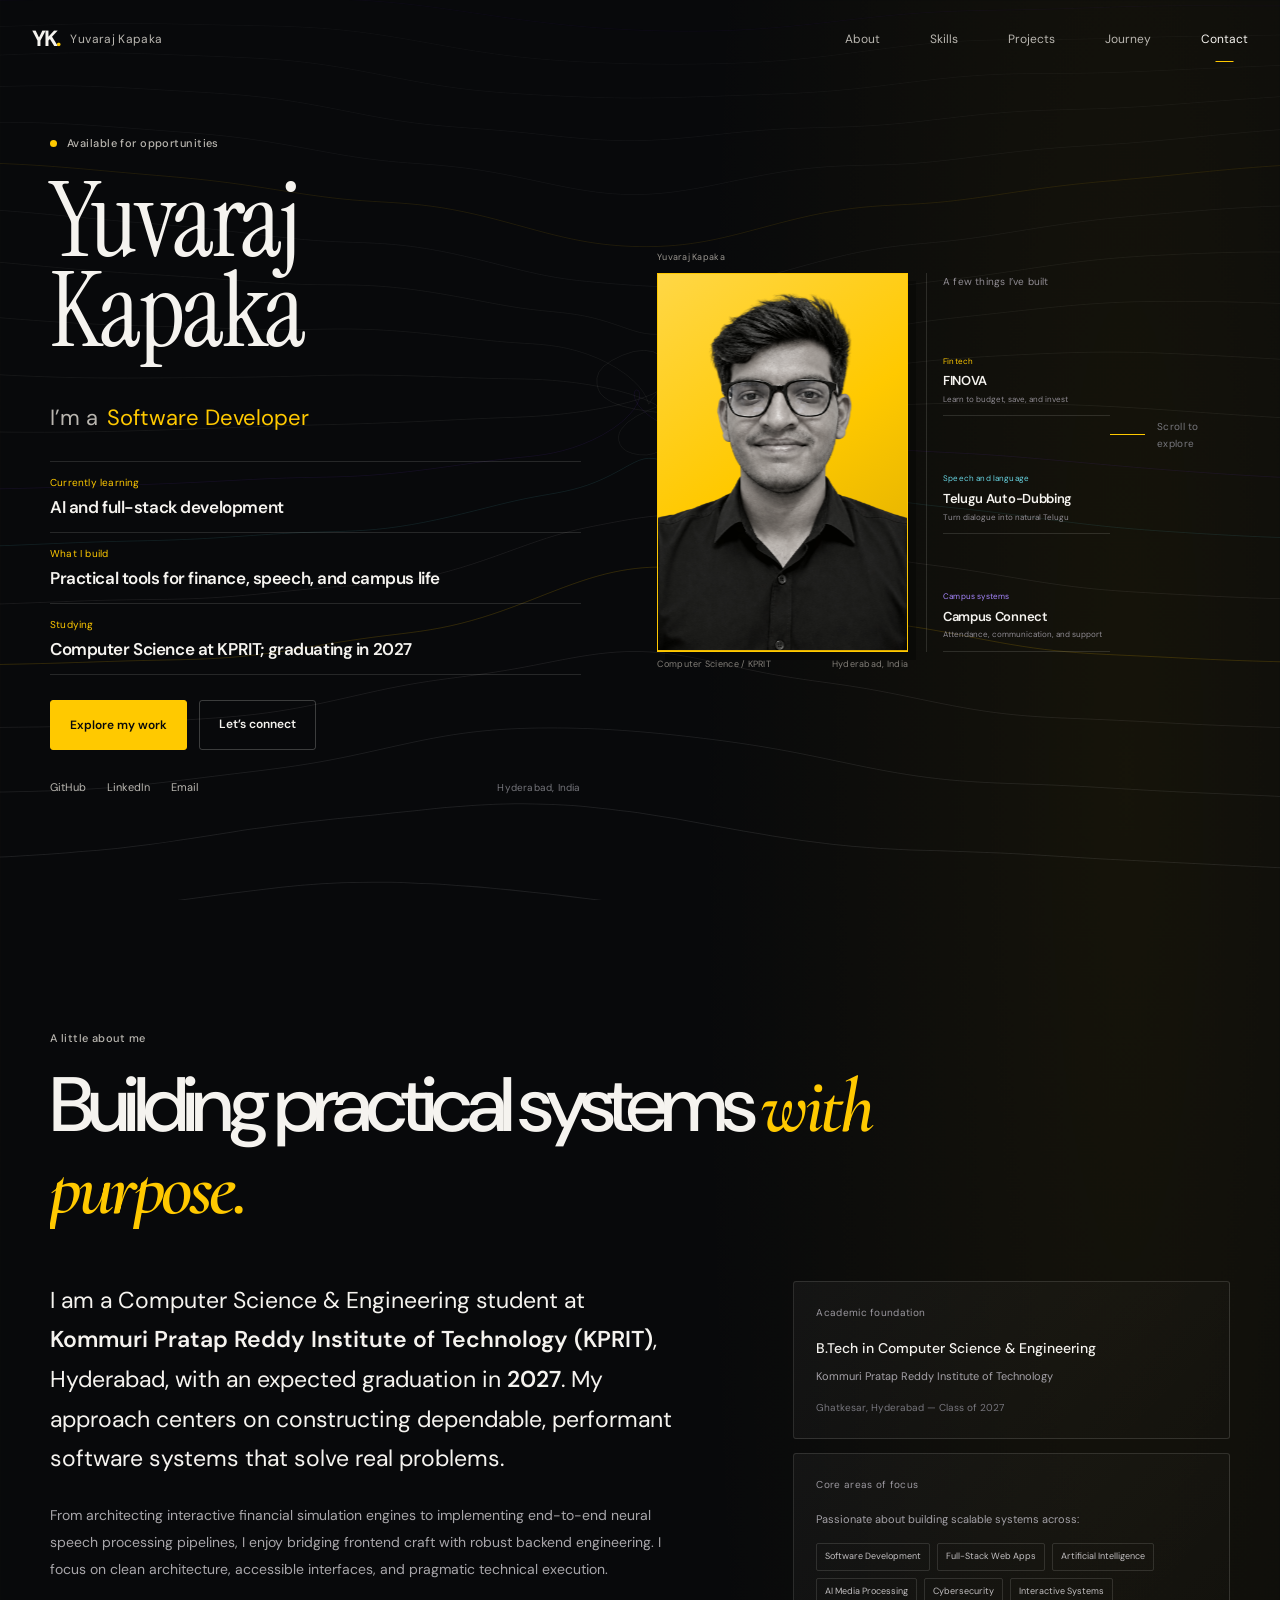
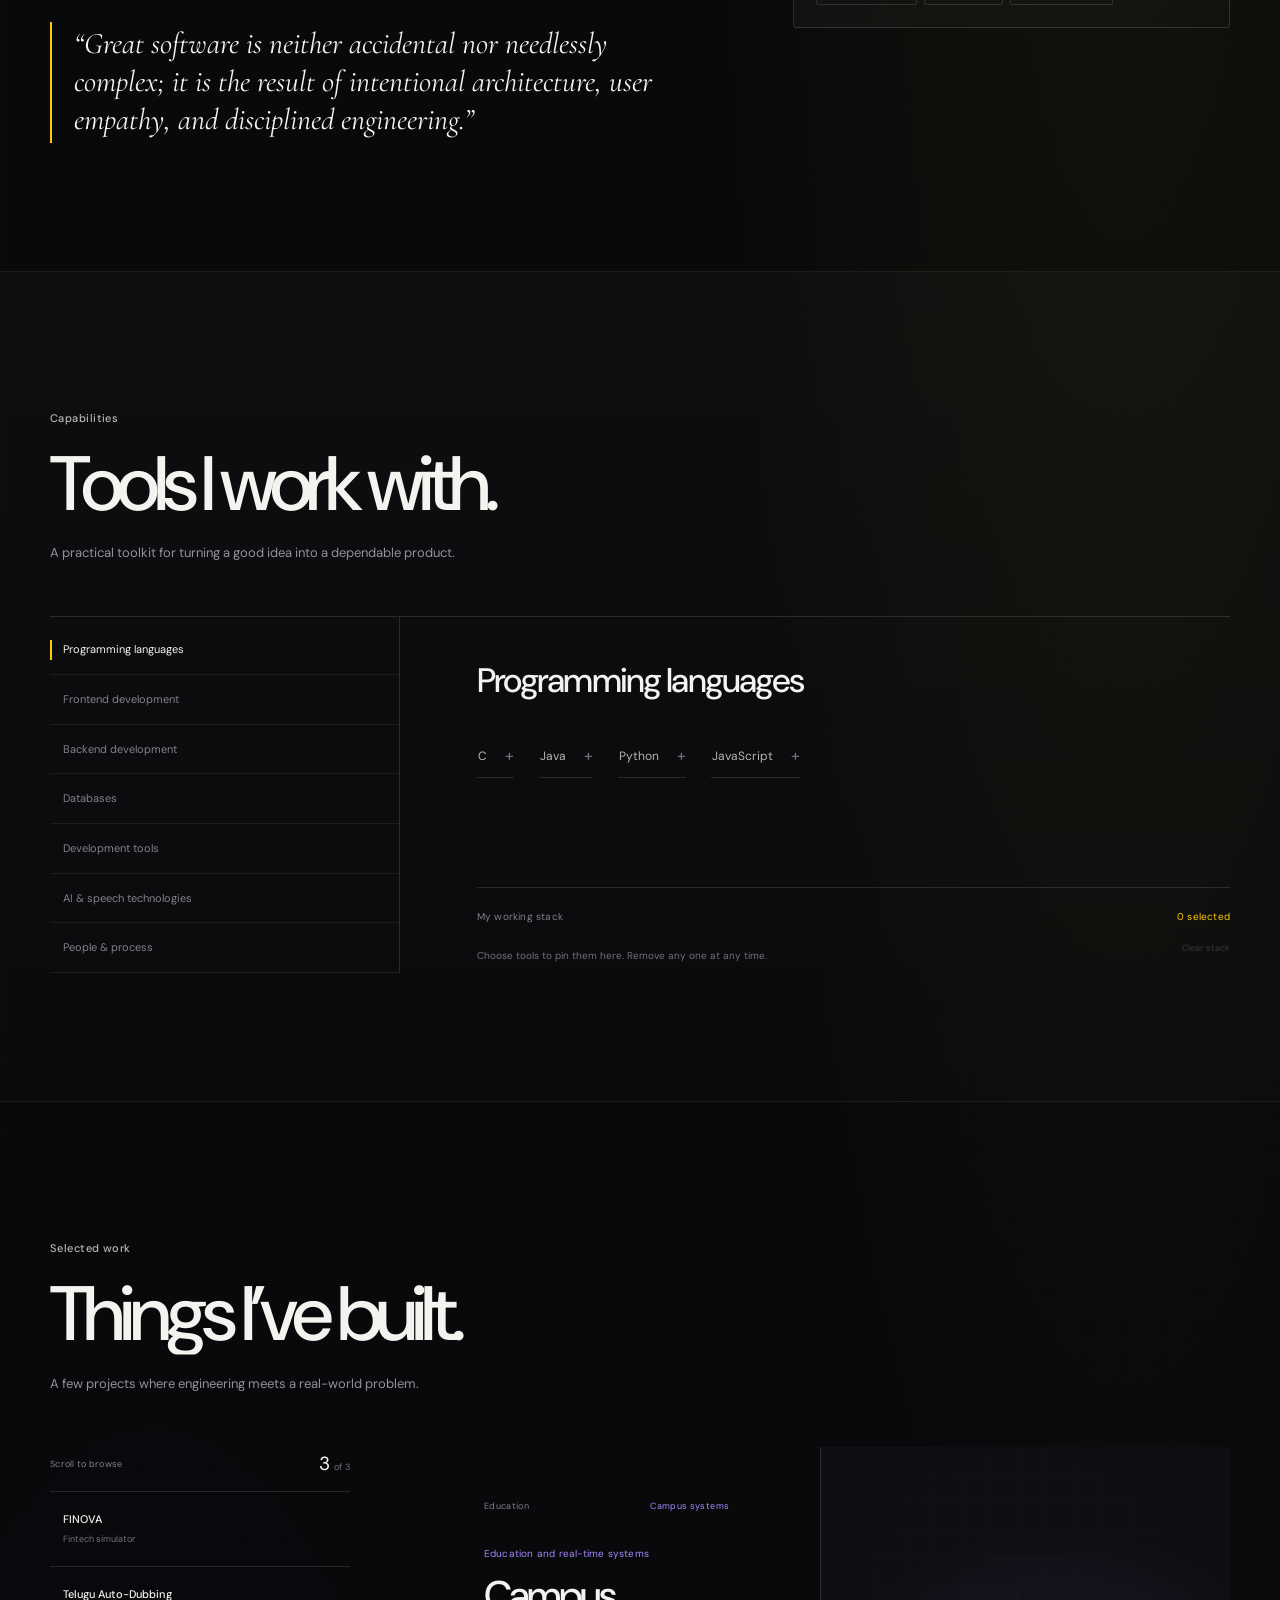
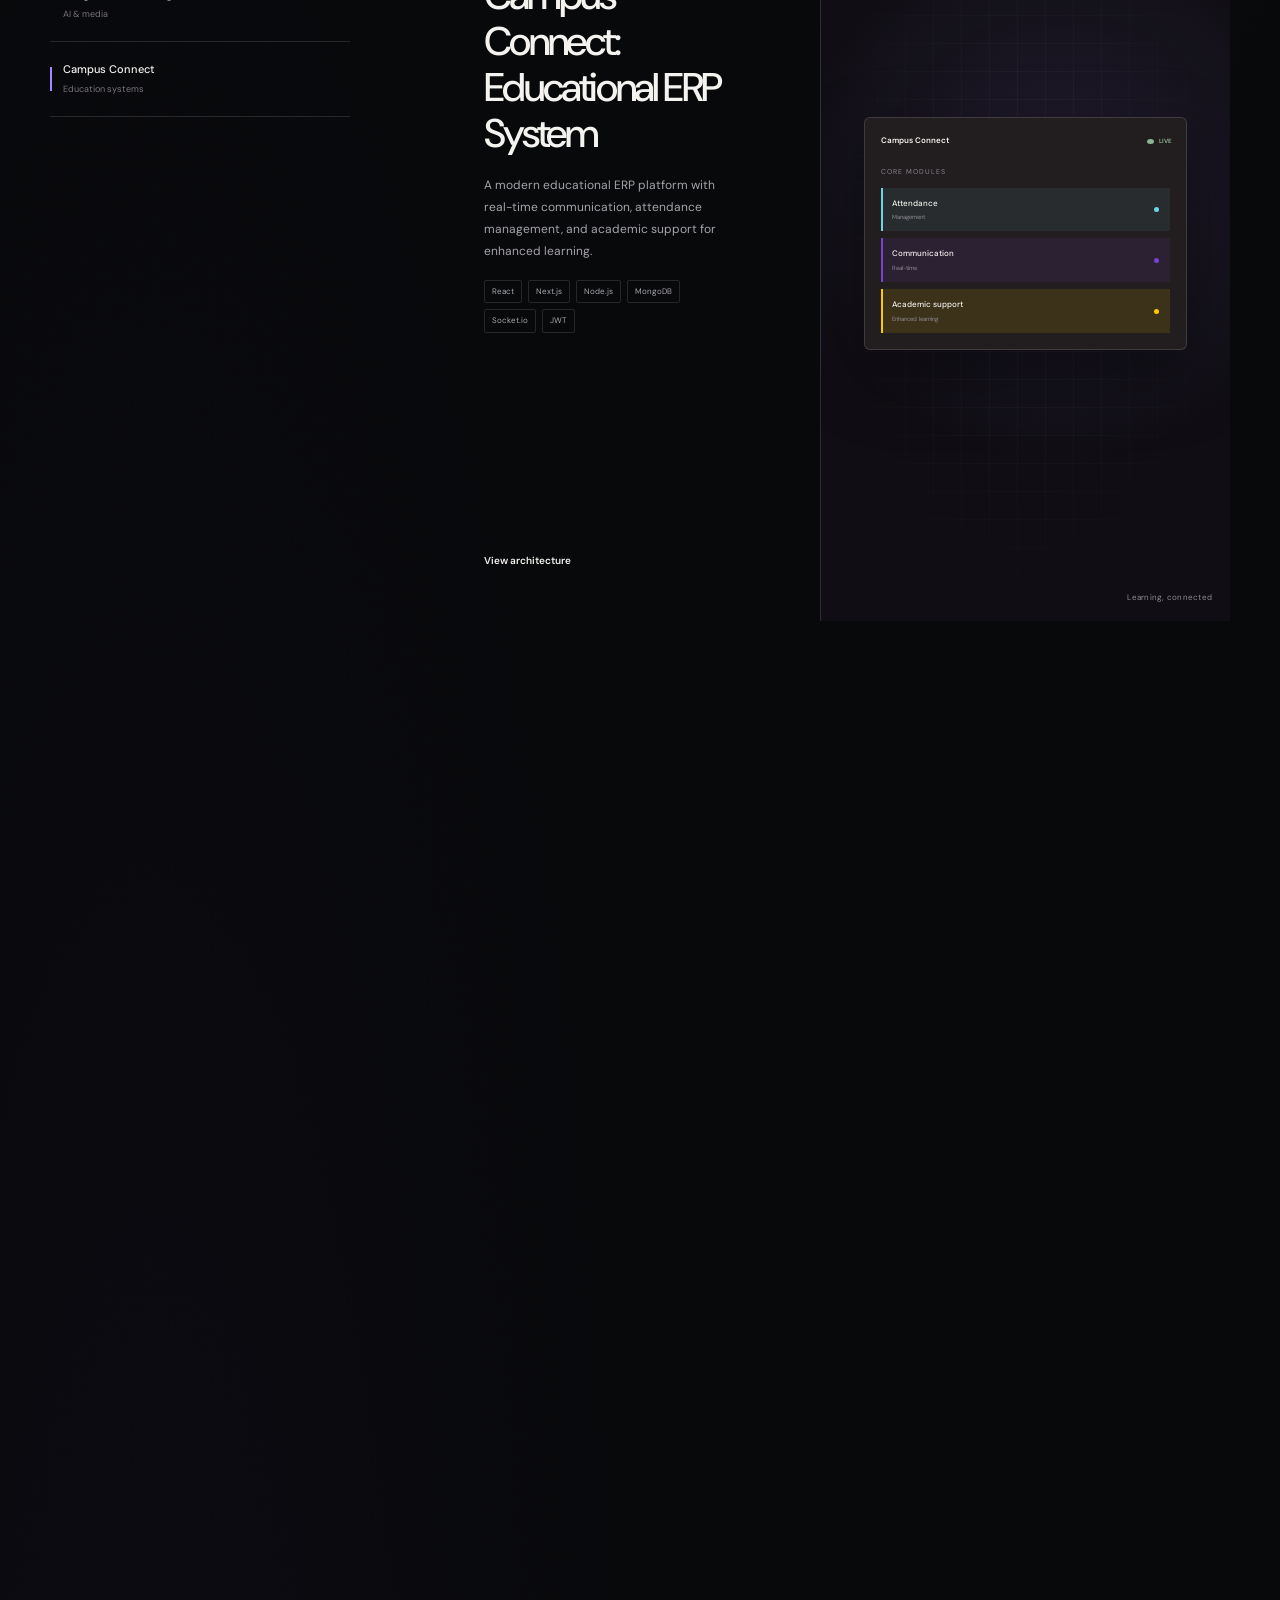
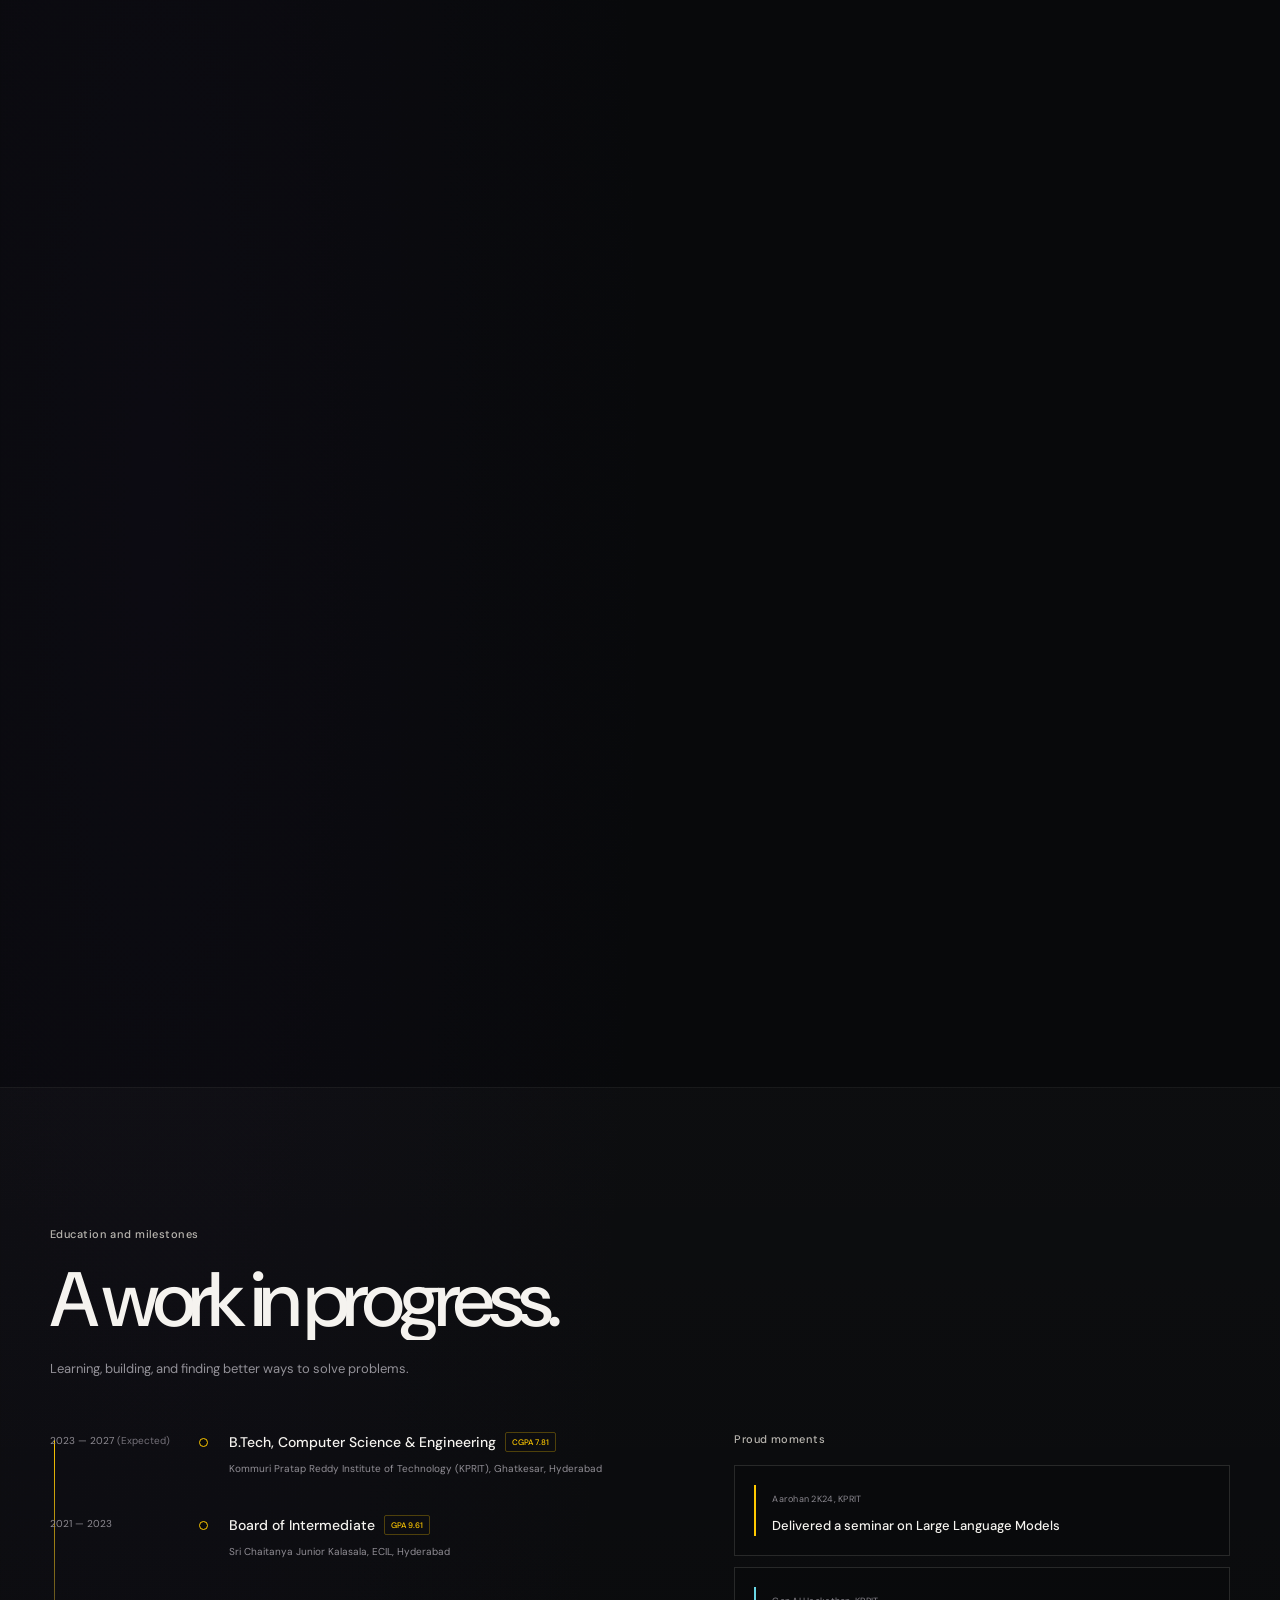
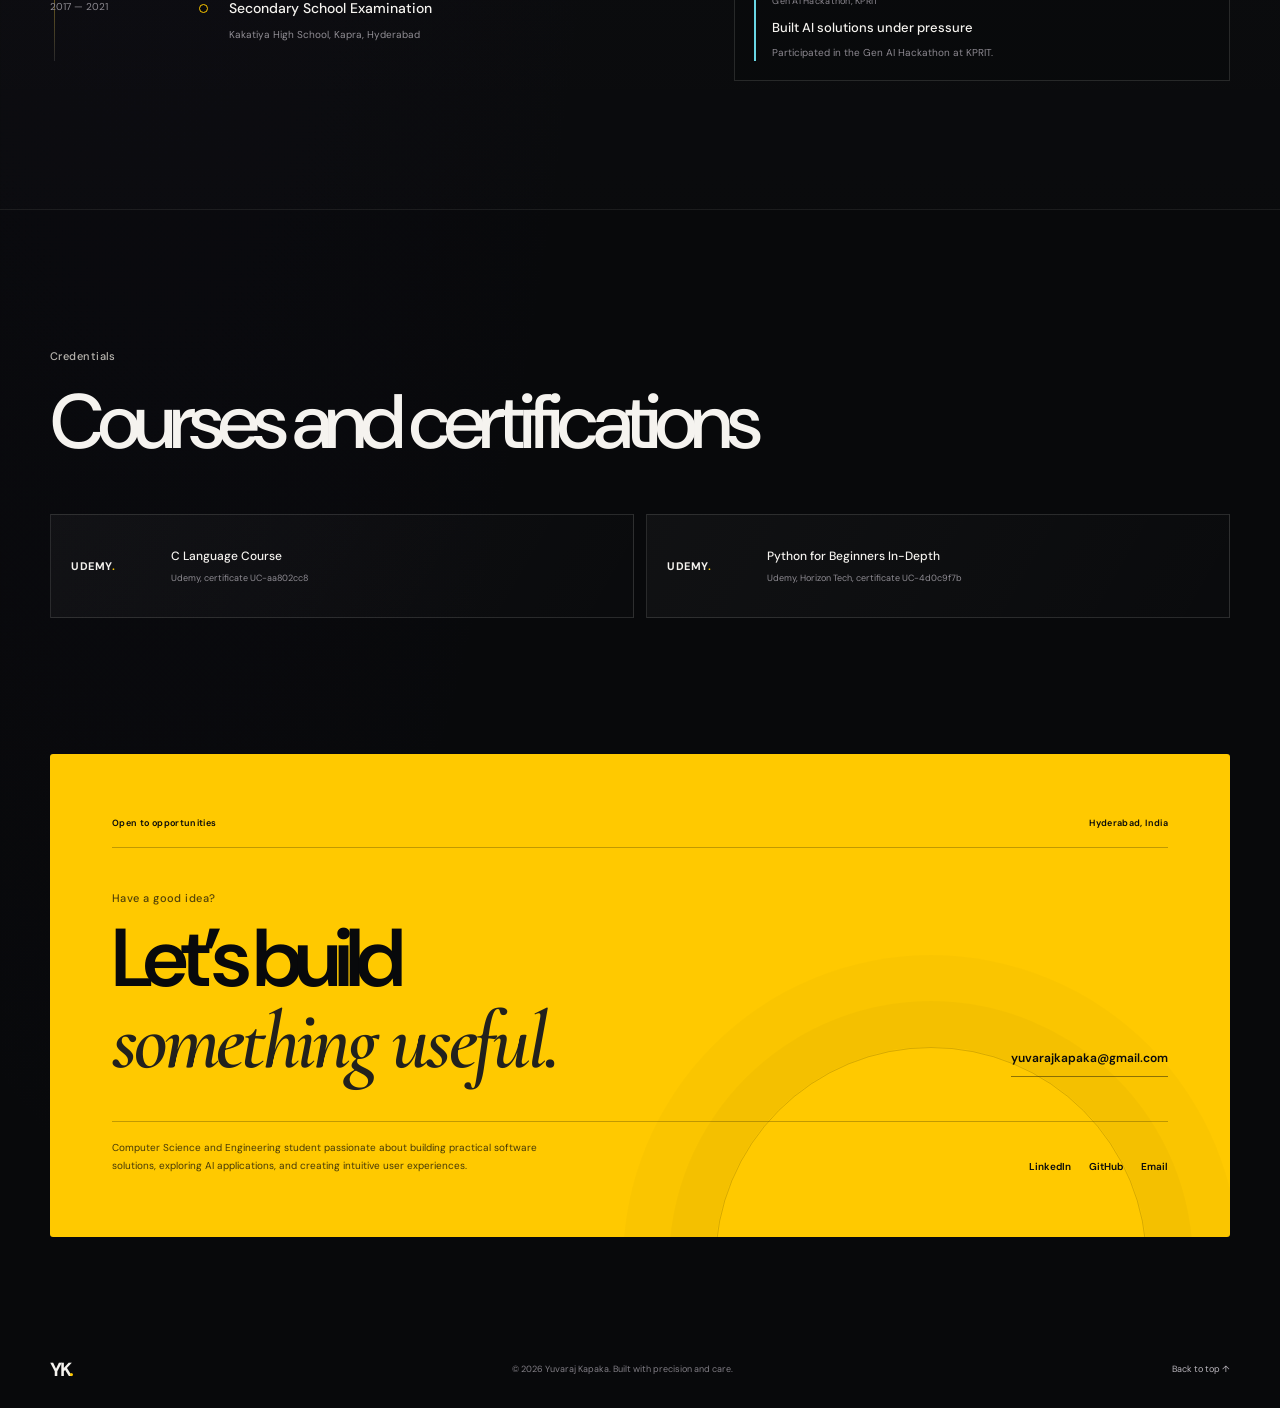
==== index.html @ dbdd723e "yoyo" ====
<!DOCTYPE html>
<html lang="en">
<head>
  <meta charset="UTF-8">
  <meta name="viewport" content="width=device-width, initial-scale=1">
  <meta name="theme-color" content="#08090B">
  <title>Yuvaraj Kapaka | Developer and Systems Builder</title>
  <meta name="description" content="Personal portfolio of Yuvaraj Kapaka. Computer Science &amp; Engineering student, creative developer, and software engineer building scalable applications and intuitive digital experiences.">
  <link rel="preconnect" href="https://fonts.googleapis.com">
  <link rel="preconnect" href="https://fonts.gstatic.com" crossorigin>
  <link href="https://fonts.googleapis.com/css2?family=Cormorant+Garamond:ital,wght@0,500;0,600;0,700;1,500;1,600&family=DM+Sans:wght@400;500;600;700&family=Instrument+Serif:ital@0;1&display=swap" rel="stylesheet">
  <link rel="stylesheet" href="portfolio.css">
  <script src="portfolio.js" defer></script>
</head>
<body>
  <div class="scroll-progress" id="scrollProgress" aria-hidden="true"></div>
  <div class="depth-field" id="depthField" aria-hidden="true"><canvas id="depthCanvas"></canvas></div>

  <header class="site-header" id="siteHeader">
    <nav class="nav-wrap" aria-label="Main navigation">
      <a class="brand" href="#home" aria-label="Yuvaraj Kapaka, home">
        <span class="brand-mark">YK<span>.</span></span>
        <span class="brand-name">Yuvaraj Kapaka</span>
      </a>
      <button class="menu-toggle" id="menuToggle" type="button" aria-label="Open navigation" aria-expanded="false" aria-controls="navLinks">
        <span></span><span></span>
      </button>
      <ul class="nav-links" id="navLinks">
        <li><a href="#about">About</a><span class="nav-indicator" aria-hidden="true"></span></li>
        <li><a href="#skills">Skills</a></li>
        <li><a href="#projects">Projects</a></li>
        <li><a href="#journey">Journey</a></li>
        <li><a class="nav-contact" href="#contact">Contact</a></li>
      </ul>
    </nav>
  </header>

  <main>
    <section class="hero section-shell" id="home">
      <div class="hero-grid">
        <div class="hero-copy">
          <p class="eyebrow"><span class="status-dot"></span> Available for opportunities</p>
          <h1 class="hero-name">
            <span class="sr-only">Yuvaraj Kapaka</span>
            <span class="hero-name-visual" aria-hidden="true"><span id="typedName"></span><span class="typing-caret"></span></span>
          </h1>
          <div class="hero-role">
            <span class="role-prefix">I’m a</span>
            <span class="sr-only">Problem Solver, Software Developer, AI Enthusiast</span>
            <span class="role-output" aria-hidden="true"><span id="typedRole"></span><span class="typing-caret"></span></span>
          </div>
          <div class="hero-facts" role="group" aria-label="Profile details">
            <div class="hero-fact"><p>Currently learning</p><h2>AI and full-stack development</h2></div>
            <div class="hero-fact"><p>What I build</p><h2>Practical tools for finance, speech, and campus life</h2></div>
            <div class="hero-fact"><p>Studying</p><h2>Computer Science at KPRIT; graduating in 2027</h2></div>
          </div>
          <div class="hero-actions">
            <a class="button button-gold" href="#projects">Explore my work</a>
            <a class="button button-quiet" href="#contact">Let’s connect</a>
          </div>
          <div class="hero-socials" aria-label="Social links">
            <a href="https://github.com/yuvarajkapaka" target="_blank" rel="noopener noreferrer">GitHub</a>
            <a href="https://linkedin.com/in/yuvarajkapaka" target="_blank" rel="noopener noreferrer">LinkedIn</a>
            <a href="mailto:yuvarajkapaka@gmail.com">Email</a>
            <span class="social-location">Hyderabad, India</span>
          </div>
        </div>

        <div class="hero-art">
          <div class="portrait-figure">
            <div class="portrait-plate-top" aria-hidden="true"><span>Yuvaraj Kapaka</span></div>
            <div class="portrait-stage" id="portraitStage">
              <div class="portrait-plate-background" aria-hidden="true"></div>
              <img class="portrait-image" src="assets/yuvaraj-portrait.png" alt="Yuvaraj Kapaka smiling, wearing glasses and a black shirt" fetchpriority="high">
            </div>
            <div class="portrait-plate-bottom" aria-hidden="true"><span>Computer Science / KPRIT</span><span>Hyderabad, India</span></div>
          </div>
          <aside class="hero-projects" aria-label="Featured projects">
            <p class="hero-projects-title">A few things I’ve built</p>
            <a class="hero-project hero-project-finova" href="#projects" data-hero-project="finova">
              <span class="hero-project-kicker">Fintech</span>
              <strong>FINOVA</strong>
              <small>Learn to budget, save, and invest</small>
            </a>
            <a class="hero-project hero-project-dubbing" href="#projects" data-hero-project="dubbing">
              <span class="hero-project-kicker">Speech and language</span>
              <strong>Telugu Auto-Dubbing</strong>
              <small>Turn dialogue into natural Telugu</small>
            </a>
            <a class="hero-project hero-project-campus" href="#projects" data-hero-project="campus">
              <span class="hero-project-kicker">Campus systems</span>
              <strong>Campus Connect</strong>
              <small>Attendance, communication, and support</small>
            </a>
          </aside>
        </div>
      </div>
      <a class="scroll-cue" href="#about"><span class="scroll-line"></span><span>Scroll to explore</span></a>
    </section>

    <section class="section section-shell" id="about">
      <div class="section-heading reveal">
        <p class="eyebrow">A little about me</p>
        <h2>Building practical systems <em>with purpose.</em></h2>
      </div>
      <div class="about-grid">
        <article class="about-main reveal">
          <p class="large-copy">I am a Computer Science &amp; Engineering student at <strong>Kommuri Pratap Reddy Institute of Technology (KPRIT)</strong>, Hyderabad, with an expected graduation in <strong>2027</strong>. My approach centers on constructing dependable, performant software systems that solve real problems.</p>
          <p>From architecting interactive financial simulation engines to implementing end-to-end neural speech processing pipelines, I enjoy bridging frontend craft with robust backend engineering. I focus on clean architecture, accessible interfaces, and pragmatic technical execution.</p>
          <blockquote>“Great software is neither accidental nor needlessly complex; it is the result of intentional architecture, user empathy, and disciplined engineering.”</blockquote>
        </article>
        <div class="about-aside reveal-group">
          <article class="info-card reveal">
            <div class="card-kicker">Academic foundation</div>
            <h3>B.Tech in Computer Science &amp; Engineering</h3>
            <p>Kommuri Pratap Reddy Institute of Technology</p>
            <span class="card-meta">Ghatkesar, Hyderabad — Class of 2027</span>
          </article>
          <article class="info-card reveal">
            <div class="card-kicker">Core areas of focus</div>
            <p>Passionate about building scalable systems across:</p>
            <div class="tag-cloud">
              <span>Software Development</span><span>Full-Stack Web Apps</span><span>Artificial Intelligence</span><span>AI Media Processing</span><span>Cybersecurity</span><span>Interactive Systems</span>
            </div>
          </article>
        </div>
      </div>
    </section>

    <section class="section skills-section" id="skills">
      <div class="section-shell">
        <div class="section-heading reveal">
          <p class="eyebrow">Capabilities</p>
          <h2>Tools I work with.</h2>
          <p class="section-note">A practical toolkit for turning a good idea into a dependable product.</p>
        </div>
        <div class="tool-workbench reveal" id="toolWorkbench">
          <div class="tool-index" role="tablist" aria-label="Choose a tool category">
            <button class="tool-tab" id="tool-tab-languages" type="button" role="tab" aria-selected="true" aria-controls="tool-panel-languages" tabindex="0">Programming languages</button>
            <button class="tool-tab" id="tool-tab-frontend" type="button" role="tab" aria-selected="false" aria-controls="tool-panel-frontend" tabindex="-1">Frontend development</button>
            <button class="tool-tab" id="tool-tab-backend" type="button" role="tab" aria-selected="false" aria-controls="tool-panel-backend" tabindex="-1">Backend development</button>
            <button class="tool-tab" id="tool-tab-databases" type="button" role="tab" aria-selected="false" aria-controls="tool-panel-databases" tabindex="-1">Databases</button>
            <button class="tool-tab" id="tool-tab-development" type="button" role="tab" aria-selected="false" aria-controls="tool-panel-development" tabindex="-1">Development tools</button>
            <button class="tool-tab" id="tool-tab-ai" type="button" role="tab" aria-selected="false" aria-controls="tool-panel-ai" tabindex="-1">AI &amp; speech technologies</button>
            <button class="tool-tab" id="tool-tab-people" type="button" role="tab" aria-selected="false" aria-controls="tool-panel-people" tabindex="-1">People &amp; process</button>
          </div>
          <div class="tool-console">
            <div class="tool-panels">
              <section class="tool-panel is-active" id="tool-panel-languages" role="tabpanel" aria-labelledby="tool-tab-languages" aria-hidden="false">
                <div class="tool-panel-heading"><h3>Programming languages</h3></div>
                <div class="tool-options"><button class="tool-option" type="button" data-tool="C" aria-pressed="false"><span>C</span><b>+</b></button><button class="tool-option" type="button" data-tool="Java" aria-pressed="false"><span>Java</span><b>+</b></button><button class="tool-option" type="button" data-tool="Python" aria-pressed="false"><span>Python</span><b>+</b></button><button class="tool-option" type="button" data-tool="JavaScript" aria-pressed="false"><span>JavaScript</span><b>+</b></button></div>
              </section>
              <section class="tool-panel" id="tool-panel-frontend" role="tabpanel" aria-labelledby="tool-tab-frontend" aria-hidden="true" hidden>
                <div class="tool-panel-heading"><h3>Frontend development</h3></div>
                <div class="tool-options"><button class="tool-option" type="button" data-tool="HTML" aria-pressed="false"><span>HTML</span><b>+</b></button><button class="tool-option" type="button" data-tool="CSS" aria-pressed="false"><span>CSS</span><b>+</b></button><button class="tool-option" type="button" data-tool="React" aria-pressed="false"><span>React</span><b>+</b></button><button class="tool-option" type="button" data-tool="Next.js" aria-pressed="false"><span>Next.js</span><b>+</b></button><button class="tool-option" type="button" data-tool="Tailwind CSS" aria-pressed="false"><span>Tailwind CSS</span><b>+</b></button></div>
              </section>
              <section class="tool-panel" id="tool-panel-backend" role="tabpanel" aria-labelledby="tool-tab-backend" aria-hidden="true" hidden>
                <div class="tool-panel-heading"><h3>Backend development</h3></div>
                <div class="tool-options"><button class="tool-option" type="button" data-tool="Node.js" aria-pressed="false"><span>Node.js</span><b>+</b></button><button class="tool-option" type="button" data-tool="Express.js" aria-pressed="false"><span>Express.js</span><b>+</b></button><button class="tool-option" type="button" data-tool="FastAPI" aria-pressed="false"><span>FastAPI</span><b>+</b></button></div>
              </section>
              <section class="tool-panel" id="tool-panel-databases" role="tabpanel" aria-labelledby="tool-tab-databases" aria-hidden="true" hidden>
                <div class="tool-panel-heading"><h3>Databases</h3></div>
                <div class="tool-options"><button class="tool-option" type="button" data-tool="SQL" aria-pressed="false"><span>SQL</span><b>+</b></button><button class="tool-option" type="button" data-tool="MongoDB" aria-pressed="false"><span>MongoDB</span><b>+</b></button></div>
              </section>
              <section class="tool-panel" id="tool-panel-development" role="tabpanel" aria-labelledby="tool-tab-development" aria-hidden="true" hidden>
                <div class="tool-panel-heading"><h3>Development tools</h3></div>
                <div class="tool-options"><button class="tool-option" type="button" data-tool="Git" aria-pressed="false"><span>Git</span><b>+</b></button><button class="tool-option" type="button" data-tool="GitHub" aria-pressed="false"><span>GitHub</span><b>+</b></button><button class="tool-option" type="button" data-tool="Vite" aria-pressed="false"><span>Vite</span><b>+</b></button></div>
              </section>
              <section class="tool-panel" id="tool-panel-ai" role="tabpanel" aria-labelledby="tool-tab-ai" aria-hidden="true" hidden>
                <div class="tool-panel-heading"><h3>AI &amp; speech technologies</h3></div>
                <div class="tool-options"><button class="tool-option" type="button" data-tool="Faster-Whisper" aria-pressed="false"><span>Faster-Whisper</span><b>+</b></button><button class="tool-option" type="button" data-tool="Speech Recognition" aria-pressed="false"><span>Speech Recognition</span><b>+</b></button><button class="tool-option" type="button" data-tool="Neural TTS" aria-pressed="false"><span>Neural TTS</span><b>+</b></button><button class="tool-option" type="button" data-tool="Large Language Models" aria-pressed="false"><span>Large Language Models</span><b>+</b></button></div>
              </section>
              <section class="tool-panel" id="tool-panel-people" role="tabpanel" aria-labelledby="tool-tab-people" aria-hidden="true" hidden>
                <div class="tool-panel-heading"><h3>People &amp; process</h3></div>
                <div class="tool-options"><button class="tool-option" type="button" data-tool="Leadership" aria-pressed="false"><span>Leadership</span><b>+</b></button><button class="tool-option" type="button" data-tool="Event Management" aria-pressed="false"><span>Event Management</span><b>+</b></button><button class="tool-option" type="button" data-tool="Public Speaking" aria-pressed="false"><span>Public Speaking</span><b>+</b></button><button class="tool-option" type="button" data-tool="Analytical Thinking" aria-pressed="false"><span>Analytical Thinking</span><b>+</b></button><button class="tool-option" type="button" data-tool="Time Management" aria-pressed="false"><span>Time Management</span><b>+</b></button></div>
              </section>
            </div>
            <div class="tool-stack">
              <div class="tool-stack-head"><span>My working stack</span><span id="toolStackCount">0 selected</span></div>
              <div class="tool-stack-tray" id="toolStackTray" aria-live="polite"><p>Choose tools to pin them here. Remove any one at any time.</p></div>
              <button class="tool-stack-clear" id="clearToolStack" type="button" disabled>Clear stack</button>
            </div>
          </div>
        </div>
      </div>
    </section>

    <section class="section section-shell projects-section" id="projects">
      <div class="section-heading reveal">
        <p class="eyebrow">Selected work</p>
          <h2>Things I’ve built.</h2>
        <p class="section-note">A few projects where engineering meets a real-world problem.</p>
      </div>
      <div class="project-workbench reveal" id="projectWorkbench">
        <div class="project-rail">
          <div class="project-rail-status" id="projectRailStatus" role="status" aria-live="polite" aria-atomic="true" aria-label="Project 1 of 3">
            <span class="project-scroll-hint"><span class="project-hint-desktop">Scroll to browse</span><span class="project-hint-mobile">Choose a project</span></span>
            <span class="project-position"><span class="sr-only">Project </span><b id="projectProgress">1</b><span>of 3</span></span>
          </div>
          <nav class="project-index" role="tablist" aria-label="Choose a project">
            <button class="project-tab" data-project-tab="finova" id="project-tab-finova" type="button" role="tab" aria-selected="true" aria-controls="project-finova" tabindex="0"><span><b>FINOVA</b><small>Fintech simulator</small></span></button>
            <button class="project-tab" data-project-tab="dubbing" id="project-tab-dubbing" type="button" role="tab" aria-selected="false" aria-controls="project-dubbing" tabindex="-1"><span><b>Telugu Auto-Dubbing</b><small>AI &amp; media</small></span></button>
            <button class="project-tab" data-project-tab="campus" id="project-tab-campus" type="button" role="tab" aria-selected="false" aria-controls="project-campus" tabindex="-1"><span><b>Campus Connect</b><small>Education systems</small></span></button>
          </nav>
        </div>
        <div class="project-stage" id="projectStage" aria-live="polite">
        <article class="project-card project-detail project-featured project-finova is-active" id="project-finova" role="tabpanel" aria-labelledby="project-tab-finova" aria-hidden="false" tabindex="0">
          <div class="project-copy">
            <div class="project-meta"><span>Featured work</span><span>Personal finance</span></div>
            <p class="project-type">Fintech and interactive learning</p>
            <h3>FINOVA: Investment Literacy Simulator</h3>
            <p class="project-description">An interactive financial education game that helps users learn budgeting, saving, investing, and smarter financial decision-making through virtual simulations and challenges.</p>
            <div class="project-tags"><span>React</span><span>Vite</span><span>JavaScript</span><span>Tailwind CSS</span><span>Node.js</span><span>Express.js</span><span>Simulation</span></div>
            <p class="project-flow">Money Center <i>→</i> Savings Center <i>→</i> Learning Center <i>→</i> Investment Center <i>→</i> Challenge Center</p>
            <div class="project-links">
              <a class="text-link" href="https://finovaa-five.vercel.app/" target="_blank" rel="noopener noreferrer">Explore simulation</a>
              <a class="text-link text-link-muted" href="https://github.com/yuvarajkapaka/FINOVAA" target="_blank" rel="noopener noreferrer">View source</a>
            </div>
          </div>
          <div class="project-visual finova-visual" aria-hidden="true">
            <div class="mock-window">
              <div class="mock-bar"><span class="window-dots"><i></i><i></i><i></i></span><span>FINOVA / DASHBOARD</span><span class="mock-avatar">YK</span></div>
              <div class="mock-content">
                <div class="mock-welcome"><span>GOOD AFTERNOON</span><strong>Your money,<br>your next move.</strong></div>
                <div class="mock-balance"><span>SIMULATION</span><b>Make a plan</b><small>Budget, save, invest</small></div>
                <div class="mock-chart"><span class="chart-line"></span><i></i><i></i><i></i><i></i><i></i><i></i><i></i><i></i><i></i><i></i><i></i><i></i></div>
                <div class="mock-foot"><span>Money Center</span><span>Savings</span><span>Invest</span><span class="mock-active">Learn</span></div>
              </div>
            </div>
            <span class="visual-note">Learn by doing</span>
          </div>
        </article>

        <article class="project-card project-detail project-secondary project-voice" id="project-dubbing" role="tabpanel" aria-labelledby="project-tab-dubbing" aria-hidden="true" tabindex="-1" hidden inert>
          <div class="project-copy">
            <div class="project-meta"><span>Speech and language</span><span>Telugu dubbing</span></div>
            <p class="project-type">Speech processing and localization</p>
            <h3>Telugu Auto-Dubbing Studio</h3>
            <p class="project-description">A video localization pipeline designed to convert video dialogue into natural Telugu through Faster-Whisper speech recognition, context-aware translation, speaker identification, and Neural TTS audio-video synchronization.</p>
            <div class="project-tags"><span>Python</span><span>FastAPI</span><span>Streamlit</span><span>Faster-Whisper</span><span>Neural TTS</span><span>Demucs</span><span>AI Translation</span></div>
            <p class="project-flow pipeline-flow"><span>ASR</span><i>→</i><span>Translate</span><i>→</i><span>Neural TTS</span><i>→</i><span>Sync</span></p>
            <div class="project-links"><a class="text-link" href="https://github.com/yuvarajkapaka" target="_blank" rel="noopener noreferrer">View pipeline</a></div>
          </div>
          <div class="project-visual audio-visual" aria-hidden="true">
            <div class="audio-console">
              <div class="audio-console-head"><span>NEURAL DUB PIPELINE</span><span class="audio-status"><i></i> READY</span></div>
              <div class="audio-languages">
                <div class="audio-language"><span>INPUT / EN</span><b>EN</b><small>Original dialogue</small></div>
                <span class="audio-direction">→</span>
                <div class="audio-language audio-language-output"><span>OUTPUT / TE</span><b>తె</b><small>Natural Telugu</small></div>
              </div>
              <div class="waveform"><i></i><i></i><i></i><i></i><i></i><i></i><i></i><i></i><i></i><i></i><i></i><i></i><i></i><i></i><i></i><i></i><i></i></div>
              <div class="audio-steps"><span>TRANSCRIBE</span><i>→</i><span>TRANSLATE</span><i>→</i><span>SYNC</span></div>
            </div>
            <span class="audio-caption">Voice / language / sync</span>
          </div>
        </article>

        <article class="project-card project-detail project-secondary project-campus" id="project-campus" role="tabpanel" aria-labelledby="project-tab-campus" aria-hidden="true" tabindex="-1" hidden inert>
          <div class="project-copy">
            <div class="project-meta"><span>Education</span><span>Campus systems</span></div>
            <p class="project-type">Education and real-time systems</p>
            <h3>Campus Connect: Educational ERP System</h3>
            <p class="project-description">A modern educational ERP platform with real-time communication, attendance management, and academic support for enhanced learning.</p>
            <div class="project-tags"><span>React</span><span>Next.js</span><span>Node.js</span><span>MongoDB</span><span>Socket.io</span><span>JWT</span></div>
            <div class="project-links"><a class="text-link" href="https://github.com/yuvarajkapaka" target="_blank" rel="noopener noreferrer">View architecture</a></div>
          </div>
          <div class="project-visual campus-visual" aria-hidden="true">
            <div class="campus-panel">
              <div class="campus-panel-head"><span>Campus Connect</span><span class="campus-live"><i></i> LIVE</span></div>
              <div class="campus-day">CORE MODULES</div>
              <div class="campus-event"><span><b>Attendance</b><small>Management</small></span><i></i></div>
              <div class="campus-event campus-event-lilac"><span><b>Communication</b><small>Real-time</small></span><i></i></div>
              <div class="campus-event campus-event-gold"><span><b>Academic support</b><small>Enhanced learning</small></span><i></i></div>
            </div>
            <span class="visual-note">Learning, connected</span>
          </div>
        </article>
        </div>
      </div>
    </section>

    <section class="section journey-section" id="journey">
      <div class="section-shell">
        <div class="section-heading reveal">
          <p class="eyebrow">Education and milestones</p>
          <h2>A work in progress.</h2>
          <p class="section-note">Learning, building, and finding better ways to solve problems.</p>
        </div>
        <div class="journey-grid">
          <div class="timeline reveal-group">
            <article class="timeline-item reveal"><span class="timeline-year">2023 — 2027 <i>(Expected)</i></span><div class="timeline-marker"></div><div class="timeline-content"><h3>B.Tech, Computer Science &amp; Engineering <span class="grade-badge">CGPA 7.81</span></h3><p>Kommuri Pratap Reddy Institute of Technology (KPRIT), Ghatkesar, Hyderabad</p></div></article>
            <article class="timeline-item reveal"><span class="timeline-year">2021 — 2023</span><div class="timeline-marker"></div><div class="timeline-content"><h3>Board of Intermediate <span class="grade-badge">GPA 9.61</span></h3><p>Sri Chaitanya Junior Kalasala, ECIL, Hyderabad</p></div></article>
            <article class="timeline-item reveal"><span class="timeline-year">2017 — 2021</span><div class="timeline-marker"></div><div class="timeline-content"><h3>Secondary School Examination</h3><p>Kakatiya High School, Kapra, Hyderabad</p></div></article>
          </div>
          <div class="milestones reveal-group">
            <p class="eyebrow reveal">Proud moments</p>
            <article class="milestone-card reveal"><span class="milestone-icon" aria-hidden="true"></span><div><span class="milestone-label">Aarohan 2K24, KPRIT</span><h3>Delivered a seminar on Large Language Models</h3></div></article>
            <article class="milestone-card reveal"><span class="milestone-icon milestone-icon-blue" aria-hidden="true"></span><div><span class="milestone-label">Gen AI Hackathon, KPRIT</span><h3>Built AI solutions under pressure</h3><p>Participated in the Gen AI Hackathon at KPRIT.</p></div></article>
          </div>
        </div>
      </div>
    </section>

    <section class="section section-shell certifications-section" id="certifications">
      <div class="section-heading reveal">
        <p class="eyebrow">Credentials</p>
        <h2>Courses and certifications</h2>
      </div>
      <div class="cert-grid reveal-group">
        <article class="cert-card reveal"><span class="cert-mark">Udemy<span>.</span></span><div><h3>C Language Course</h3><p>Udemy, certificate UC-aa802cc8</p></div></article>
        <article class="cert-card reveal"><span class="cert-mark">Udemy<span>.</span></span><div><h3>Python for Beginners In-Depth</h3><p>Udemy, Horizon Tech, certificate UC-4d0c9f7b</p></div></article>
      </div>
    </section>

    <section class="contact-section section-shell" id="contact">
      <div class="contact-card reveal">
        <div class="contact-topline"><span>Open to opportunities</span><span>Hyderabad, India</span></div>
        <div class="contact-main">
          <div><p class="eyebrow">Have a good idea?</p><h2>Let’s build<br><em>something useful.</em></h2></div>
          <a class="contact-email" href="mailto:yuvarajkapaka@gmail.com">yuvarajkapaka@gmail.com</a>
        </div>
        <div class="contact-bottom"><p>Computer Science and Engineering student passionate about building practical software solutions, exploring AI applications, and creating intuitive user experiences.</p><div class="contact-socials"><a href="https://linkedin.com/in/yuvarajkapaka" target="_blank" rel="noopener noreferrer">LinkedIn</a><a href="https://github.com/yuvarajkapaka" target="_blank" rel="noopener noreferrer">GitHub</a><a href="mailto:yuvarajkapaka@gmail.com">Email</a></div></div>
      </div>
    </section>
  </main>

  <footer class="site-footer section-shell">
    <a class="footer-brand" href="#home">YK<span>.</span></a>
    <p>© <span id="year">2026</span> Yuvaraj Kapaka. Built with precision and care.</p>
    <a class="back-to-top" href="#home">Back to top ↑</a>
  </footer>
</body>
</html>
---- portfolio.css ----
:root {
  color-scheme: dark;
  --ink: #08090B;
  --ink-soft: #101115;
  --ink-card: #121317;
  --paper: #F5F3EF;
  --paper-muted: #B9B6B0;
  --charcoal: #171615;
  --gold: #FFC900;
  --gold-soft: #E5B800;
  --lemon: #F2EA26;
  --lagoon: #68D6E4;
  --blue: var(--lagoon);
  --royal-purple: #7742CF;
  --lilac: #A787FF;
  --forest: #315B42;
  --mocha: #604B3A;
  --line: rgba(245, 243, 239, .13);
  --line-strong: rgba(245, 243, 239, .22);
  --display: 'DM Sans', 'Arial', sans-serif;
  --name-display: 'Instrument Serif', Georgia, serif;
  --serif: 'Cormorant Garamond', Georgia, serif;
  --ease-enter: cubic-bezier(.16, 1, .3, 1);
  --ease-move: cubic-bezier(.65, 0, .35, 1);
  --duration-hover: 220ms;
  --duration-reveal: 800ms;
  --reveal-travel: 18px;
  --header-height: 78px;
}
* { box-sizing: border-box; }
html { scroll-behavior: smooth; background: var(--ink); }
body {
  margin: 0;
  min-width: 320px;
  overflow-x: hidden;
  background:
    radial-gradient(ellipse at 88% 10%, rgba(255, 201, 0, .055), transparent 27rem),
    radial-gradient(ellipse at 12% 68%, rgba(119, 66, 207, .035), transparent 32rem),
    var(--ink);
  color: var(--paper);
  font-family: var(--display);
  font-size: 15px;
  line-height: 1.7;
  -webkit-font-smoothing: antialiased;
}
.depth-field { position: fixed; z-index: 0; inset: 0; overflow: hidden; opacity: .9; pointer-events: none; }
.depth-canvas { display: block; width: 100%; height: 100%; }
main, .site-footer { position: relative; z-index: 1; }
a { color: inherit; text-decoration: none; }
button { font: inherit; }
::selection { color: var(--ink); background: var(--gold); }
:focus-visible { outline: 2px solid var(--gold); outline-offset: 5px; }
.scroll-progress { position: fixed; z-index: 30; top: 0; left: 0; width: 100%; height: 2px; transform: scaleX(0); transform-origin: left; background: var(--gold); }
section[id], footer[id] { scroll-margin-top: calc(var(--header-height) + 12px); }
.section-shell { width: min(1180px, calc(100% - 64px)); margin-inline: auto; }
.site-header { position: sticky; z-index: 20; top: 0; border-bottom: 1px solid transparent; }
.site-header.is-scrolled { border-color: var(--line); background: rgba(8,9,11,.82); }
.nav-wrap { width: min(1320px, calc(100% - 64px)); height: 78px; margin-inline: auto; display: flex; align-items: center; justify-content: space-between; }
.brand { display: inline-flex; align-items: center; gap: 12px; }
.brand-mark { font-size: 22px; font-weight: 700; letter-spacing: -.1em; }
.brand-mark span, .footer-brand span { color: var(--gold); }
.brand-name { color: var(--paper-muted); font-size: 12px; letter-spacing: .03em; }
.nav-links { position: relative; display: flex; align-items: center; gap: clamp(22px, 4vw, 50px); padding: 0; margin: 0; list-style: none; }
.nav-links a { position: relative; color: var(--paper-muted); font-size: 12px; }
.nav-links .nav-contact { color: var(--paper); }
.nav-indicator { position: absolute; left: 0; bottom: -10px; width: 18px; height: 1px; background: var(--gold); opacity: 0; translate: var(--indicator-x, 0) 0; transition: translate var(--duration-hover) var(--ease-move), opacity var(--duration-hover) ease; pointer-events: none; }
.menu-toggle { display: none; }
.hero { position: relative; display: flex; min-height: min(800px, calc(100svh - 78px)); align-items: center; padding-top: 46px; padding-bottom: 96px; }
.hero-grid { display: grid; grid-template-columns: minmax(0,1.08fr) minmax(0,.92fr); grid-template-areas: "copy portrait"; align-items: center; gap: clamp(28px, 6vw, 90px); width: 100%; }
.hero-copy { grid-area: copy; }
.eyebrow { display: flex; align-items: center; gap: 10px; color: var(--paper-muted); font-size: 11px; font-weight: 500; letter-spacing: .04em; line-height: 1.4; }
.status-dot, .campus-live i { width: 7px; height: 7px; flex: 0 0 7px; border-radius: 50%; background: var(--gold); }
.hero-name { max-width: 730px; min-height: 1.92em; margin: 25px 0 9px; font-family: var(--name-display); font-size: clamp(62px, 8.1vw, 112px); font-weight: 400; letter-spacing: -.025em; line-height: .86; }
.hero-name-visual { display: inline-block; max-width: 7.3ch; vertical-align: top; }
.typing-caret { display: inline-block; width: 2px; height: .72em; margin-left: .13em; transform: translateY(.04em); background: var(--gold); opacity: 0; }
.name-active .hero-name .typing-caret, .role-active .role-output .typing-caret { opacity: 1; animation: caret-blink 1s steps(2, end) infinite; }
.hero-role { display: flex; min-height: 34px; align-items: center; gap: 9px; margin: 24px 0 22px; color: var(--paper-muted); font-size: clamp(17px, 2vw, 22px); }
.role-output { display: inline-flex; min-width: 19ch; align-items: center; color: var(--gold); white-space: nowrap; }
.role-output .typing-caret { width: 1px; height: 1em; margin-left: 2px; transform: none; }
.hero-facts { max-width: 590px; margin-top: 24px; border-top: 1px solid var(--line); }
.hero-fact { padding: 12px 0 13px; border-bottom: 1px solid var(--line); }
.hero-fact p { margin: 0 0 5px; color: var(--gold); font-size: 10px; letter-spacing: .02em; }
.hero-fact h2 { margin: 0; color: var(--paper); font-size: clamp(14px, 1.35vw, 17px); font-weight: 600; letter-spacing: -.025em; line-height: 1.35; }
.hero-actions { display: flex; flex-wrap: wrap; gap: 12px; margin-top: 25px; }
.button { display: inline-flex; align-items: center; justify-content: center; gap: 24px; min-height: 50px; padding: 0 19px; border: 1px solid var(--line-strong); border-radius: 3px; font-size: 12px; font-weight: 600; }
.button-gold { border-color: var(--gold); background: var(--gold); color: var(--ink); }
.button-quiet { color: var(--paper); }
.hero-socials { display: flex; flex-wrap: wrap; align-items: center; gap: 21px; margin-top: 28px; color: var(--paper-muted); font-size: 11px; }
.hero-socials a { position: relative; }
.social-location { margin-left: auto; color: #74747A; font-size: 10px; letter-spacing: .02em; }
.hero-art { position: relative; display: grid; grid-area: portrait; grid-template-columns: minmax(0,1.12fr) minmax(145px,.82fr); align-items: stretch; gap: 18px; justify-self: end; width: min(100%, 560px); height: 440px; min-height: 0; overflow: visible; }
.portrait-figure { position: relative; min-width: 0; height: 100%; }
.portrait-plate-top, .portrait-plate-bottom { position: absolute; z-index: 3; right: 0; left: 0; display: flex; justify-content: space-between; color: #9A9690; font-family: var(--display); font-size: 9px; letter-spacing: .03em; }
.portrait-plate-top { top: 9px; }
.portrait-plate-top b { color: var(--gold); font-size: 18px; font-weight: 400; line-height: .7; }
.portrait-plate-bottom { bottom: 8px; color: #817D77; }
.portrait-stage { position: absolute; isolation: isolate; inset: 32px 0 29px; overflow: hidden; perspective: 1000px; transform-style: preserve-3d; border: 1px solid rgba(255,201,0,.68); background: var(--gold); box-shadow: 8px 8px 0 rgba(0,0,0,.28); }
.portrait-plate-background { position: absolute; z-index: -1; inset: 0; background: linear-gradient(145deg, #FFD746 0%, var(--gold) 48%, #D8A900 100%); }
.portrait-image { position: absolute; z-index: 1; bottom: 0; left: 50%; width: auto; height: 120%; max-width: none; object-fit: contain; object-position: bottom center; filter: grayscale(.92) contrast(1.07); transform: translate3d(calc(-50% + var(--portrait-x, 0px)), var(--portrait-y, 0px), var(--portrait-z, 0px)); transform-origin: bottom center; transition: transform 260ms var(--ease-enter); }
.portrait-plus { position: absolute; z-index: 2; right: 22px; color: var(--paper); font-size: 20px; font-weight: 600; line-height: 1; }
.portrait-plus-lower { bottom: 76px; }
.hero-projects { display: flex; min-width: 0; flex-direction: column; justify-content: space-between; margin-block: 32px 29px; padding-left: 16px; border-left: 1px solid var(--line); }
.hero-projects-title { display: flex; justify-content: space-between; margin: 0; padding-bottom: 9px; color: #918D94; font-size: 10px; letter-spacing: .02em; }
.hero-project { position: relative; display: block; padding: 9px 0 10px; border-bottom: 1px solid var(--line); color: var(--paper); transition: border-color var(--duration-hover) ease, translate var(--duration-hover) var(--ease-move); }
.hero-project-kicker { display: block; margin-bottom: 5px; color: var(--project-accent); font-size: 8px; letter-spacing: .02em; }
.hero-project strong { display: block; font-size: 13px; font-weight: 600; letter-spacing: -.025em; line-height: 1.3; }
.hero-project small { display: block; margin-top: 4px; color: #8F8B92; font-size: 8px; line-height: 1.4; }
.hero-project-finova { --project-accent: var(--gold); }
.hero-project-dubbing { --project-accent: var(--lagoon); }
.hero-project-campus { --project-accent: var(--lilac); }
.hero-project:hover { translate: 2px 0; border-color: var(--project-accent); }
.scroll-cue { position: absolute; bottom: 26px; left: 0; display: flex; align-items: center; gap: 12px; color: #77777D; font-size: 10px; letter-spacing: .03em; }
.scroll-line { position: relative; width: 40px; height: 1px; overflow: hidden; background: var(--line-strong); }
.scroll-line::after { position: absolute; inset: 0; background: var(--gold); content: ""; }
.section { padding-top: 128px; padding-bottom: 128px; }
.section-heading { margin-bottom: 52px; }
.section-heading h2 { max-width: 830px; margin: 18px 0 0; font-size: clamp(40px, 6.2vw, 77px); font-weight: 500; letter-spacing: -.075em; line-height: 1.04; }
.section-heading h2 em, .contact-main h2 em { color: var(--gold); font-family: var(--serif); font-weight: 600; letter-spacing: -.045em; }
.section-note { max-width: 490px; margin: 18px 0 0; color: #939198; font-size: 13px; }
.about-grid { display: grid; grid-template-columns: 1.18fr .82fr; gap: clamp(40px, 9vw, 132px); align-items: start; }
.about-main { max-width: 680px; color: #A8A6AA; font-size: 14px; line-height: 1.95; }
.about-main .large-copy { margin-top: 0; color: var(--paper); font-size: clamp(18px, 2vw, 23px); line-height: 1.72; }
.about-main strong { color: var(--paper); font-weight: 600; }
.about-main blockquote { margin: 38px 0 0; padding: 3px 0 3px 22px; border-left: 2px solid var(--gold); color: var(--paper); font-family: var(--serif); font-size: clamp(22px, 2.5vw, 30px); font-style: italic; line-height: 1.28; }
.about-aside { display: grid; gap: 14px; }
.info-card { position: relative; padding: 22px; border: 1px solid var(--line); border-radius: 3px; background: linear-gradient(135deg, rgba(245,243,239,.045), rgba(245,243,239,.012)); }
.card-kicker { margin-bottom: 17px; color: #9B989F; font-size: 10px; letter-spacing: .03em; }
.info-card h3 { margin: 0 0 8px; font-size: 14px; font-weight: 500; line-height: 1.5; }
.info-card p { margin: 0; color: #A4A1A7; font-size: 11px; line-height: 1.7; }
.card-meta { display: block; margin-top: 13px; color: #77767D; font-size: 10px; }
.tag-cloud { display: flex; flex-wrap: wrap; gap: 7px; margin-top: 15px; }
.tag-cloud span { padding: 5px 8px; border: 1px solid var(--line); border-radius: 2px; color: #C3C0C2; font-size: 9px; }
.skills-section, .journey-section { background: linear-gradient(180deg, rgba(245,243,239,.025), rgba(245,243,239,.01)); border-block: 1px solid rgba(245,243,239,.06); }
.tool-workbench { display: grid; grid-template-columns: minmax(220px, .72fr) minmax(0, 1.55fr); gap: clamp(34px, 6vw, 82px); border-top: 1px solid var(--line); }
.tool-index { display: flex; flex-direction: column; padding-top: 8px; border-right: 1px solid var(--line); }
.tool-tab { position: relative; display: block; width: 100%; padding: 15px 18px 15px 13px; border: 0; border-bottom: 1px solid rgba(245,243,239,.07); background: transparent; color: #85828A; font: inherit; font-size: 11px; text-align: left; cursor: pointer; transition: color var(--duration-hover) ease; }
.tool-tab::before { position: absolute; top: 50%; left: 0; width: 2px; height: 0; background: var(--gold); content: ""; opacity: 0; translate: 0 -50%; transition: height var(--duration-hover) var(--ease-move), opacity var(--duration-hover) ease; }
.tool-tab[aria-selected="true"] { color: var(--paper); }
.tool-tab[aria-selected="true"]::before, .tool-tab:focus-visible::before { height: 20px; opacity: 1; }
.tool-console { display: flex; min-width: 0; flex-direction: column; padding-top: 35px; }
.tool-panels { min-height: 220px; }
.tool-panel { animation: tool-panel-enter 320ms var(--ease-enter) both; }
.tool-panel-heading h3 { margin: 0 0 25px; font-size: clamp(23px, 3vw, 34px); font-weight: 500; letter-spacing: -.055em; }
.tool-options { display: flex; flex-wrap: wrap; gap: 7px 25px; max-width: 680px; }
.tool-option { display: inline-flex; min-height: 43px; align-items: center; gap: 18px; padding: 0 0 0 1px; border: 0; border-bottom: 1px solid var(--line); background: transparent; color: #B9B6B0; font: inherit; font-size: 12px; cursor: pointer; transition: color var(--duration-hover) ease, border-color var(--duration-hover) ease; }
.tool-option b { color: #77747C; font-size: 16px; font-weight: 400; transition: color var(--duration-hover) ease, rotate var(--duration-hover) var(--ease-move); }
.tool-option:focus-visible, .tool-option[aria-pressed="true"] { border-color: var(--gold); color: var(--paper); }
.tool-option:focus-visible b, .tool-option[aria-pressed="true"] b { color: var(--gold); }
.tool-option[aria-pressed="true"] b { rotate: 45deg; }
.tool-stack { display: grid; grid-template-columns: 1fr auto; gap: 12px 18px; align-items: start; margin-top: auto; padding-top: 20px; border-top: 1px solid var(--line); }
.tool-stack-head { display: flex; justify-content: space-between; grid-column: 1 / -1; color: #828087; font-size: 10px; letter-spacing: .02em; }
.tool-stack-head span:last-child { color: var(--gold); }
.tool-stack-tray { display: flex; min-height: 36px; flex-wrap: wrap; align-items: center; gap: 7px; }
.tool-stack-tray > p { margin: 0; color: #737078; font-size: 10px; }
.tool-stack-chip { display: inline-flex; align-items: center; gap: 9px; padding: 6px 8px; border: 1px solid var(--line-strong); background: rgba(245,243,239,.025); color: var(--paper); font: inherit; font-size: 9px; cursor: pointer; animation: tool-chip-enter 240ms var(--ease-enter) both; }
.tool-stack-chip b { color: var(--gold); font-size: 12px; font-weight: 400; }
.tool-stack-chip.is-removing { opacity: 0; translate: 0 -8px; transition: opacity 180ms var(--ease-move), translate 180ms var(--ease-move); }
.tool-stack-clear { grid-column: 2; grid-row: 2; padding: 4px 0; border: 0; background: transparent; color: #84818A; font: inherit; font-size: 9px; cursor: pointer; }
.tool-stack-clear:disabled { opacity: .35; cursor: default; }
.project-tags { display: flex; flex-wrap: wrap; gap: 6px; }
.project-tags span { padding: 4px 7px; border: 1px solid var(--line); border-radius: 2px; color: #AAA7AE; font-size: 9px; }
.projects-section { padding-bottom: 140px; }
.project-workbench { display: grid; grid-template-columns: minmax(200px, .62fr) minmax(0, 1.65fr); gap: clamp(34px, 6.4vw, 88px); align-items: start; }
.project-rail { position: sticky; top: calc(var(--header-height) + 24px); align-self: start; min-width: 0; }
.project-rail-status { display: flex; min-height: 36px; align-items: center; justify-content: space-between; gap: 12px; margin-bottom: 8px; }
.project-scroll-hint { display: inline-flex; align-items: center; gap: 8px; color: #85828A; font-size: 9px; letter-spacing: .03em; }
.project-hint-mobile { display: none; }
.project-position { display: inline-flex; align-items: baseline; gap: 5px; color: #77747C; font-size: 9px; letter-spacing: .03em; }
.project-position b { color: var(--paper); font-size: 19px; font-weight: 400; letter-spacing: -.04em; }
.project-index { display: flex; flex-direction: column; border-top: 1px solid var(--line); }
.project-tab { --tab-accent: var(--gold); position: relative; display: flex; align-items: center; width: 100%; padding: 18px 3px 18px 13px; border: 0; border-bottom: 1px solid var(--line); background: transparent; color: #8D8991; font: inherit; text-align: left; cursor: pointer; transition: color var(--duration-hover) ease; }
.project-tab::before { position: absolute; top: 50%; left: 0; width: 2px; height: 0; background: var(--tab-accent); content: ""; opacity: 0; translate: 0 -50%; transition: height var(--duration-hover) var(--ease-move), opacity var(--duration-hover) ease; }
.project-tab[data-project-tab="dubbing"] { --tab-accent: var(--lagoon); }
.project-tab[data-project-tab="campus"] { --tab-accent: var(--lilac); }
.project-tab b, .project-tab small { display: block; }
.project-tab b { color: var(--paper); font-size: 11px; font-weight: 500; }
.project-tab small { margin-top: 4px; color: #77747C; font-size: 9px; }
.project-tab[aria-selected="true"]::before, .project-tab:focus-visible::before { height: 24px; opacity: 1; }
.project-stage { display: grid; min-width: 0; min-height: 470px; }
.project-card { --project-accent: var(--gold); --project-secondary: var(--lagoon); --project-glow: rgba(255,201,0,.15); position: relative; display: grid; grid-area: 1 / 1; grid-template-columns: minmax(0,.92fr) minmax(0,1.08fr); gap: clamp(20px,3vw,42px); min-height: 450px; align-items: center; opacity: 0; translate: 0 8px; transition: opacity 520ms var(--ease-enter), translate 560ms var(--ease-enter); }
.project-card[hidden] { display: none !important; }
.project-card.is-active { z-index: 0; opacity: 1; translate: 0 0; }
.project-card.is-page-leaving-forward { z-index: 2; opacity: 0; translate: -20px 0; }
.project-card.is-page-leaving-back { z-index: 2; opacity: 0; translate: 20px 0; }
.project-card.is-page-entering-forward { z-index: 1; opacity: 0; translate: 20px 0; }
.project-card.is-page-entering-back { z-index: 1; opacity: 0; translate: -20px 0; }
.project-card::after { position: absolute; z-index: 4; inset: 0; content: ""; opacity: 0; box-shadow: 0 34px 70px rgba(0,0,0,.38); pointer-events: none; transition: opacity 620ms var(--ease-enter); }
.project-card.is-page-leaving-forward::after, .project-card.is-page-leaving-back::after { opacity: .72; }
.project-finova { --project-accent: var(--lemon); --project-secondary: var(--forest); --project-glow: rgba(49,91,66,.28); }
.project-voice { --project-accent: var(--lagoon); --project-secondary: var(--royal-purple); --project-glow: rgba(119,66,207,.2); }
.project-campus { --project-accent: var(--lilac); --project-secondary: var(--lagoon); --project-glow: rgba(167,135,255,.12); }
.project-copy { display: flex; align-items: flex-start; flex-direction: column; padding: clamp(25px, 4.1vw, 52px); }
.project-meta { display: flex; width: 100%; justify-content: space-between; color: #817F86; font-size: 9px; letter-spacing: .04em; }
.project-meta span:last-child { color: var(--project-accent); }
.project-type { margin: 31px 0 10px; color: var(--project-accent); font-size: 10px; letter-spacing: .02em; }
.project-copy h3 { max-width: 530px; margin: 0; font-size: clamp(27px, 3.2vw, 40px); font-weight: 500; letter-spacing: -.06em; line-height: 1.15; }
.project-description { max-width: 530px; margin: 18px 0 17px; color: #A6A3AA; font-size: 12px; line-height: 1.85; }
.project-tags span { font-size: 8px; }
.project-flow { margin: 17px 0 0; color: #85828A; font-size: 9px; line-height: 1.8; }
.project-flow i { padding-inline: 4px; color: var(--project-accent); font-style: normal; }
.project-links { display: flex; flex-wrap: wrap; gap: 21px; margin-top: auto; padding-top: 24px; }
.text-link { position: relative; display: inline-flex; align-items: center; gap: 10px; color: var(--paper); font-size: 10px; font-weight: 600; }
.text-link-muted { color: #99969D; }
.project-visual { position: relative; display: grid; min-height: 340px; place-items: center; overflow: hidden; border-left: 1px solid var(--line); background: radial-gradient(circle at 50% 40%, var(--project-glow), transparent 55%), #0D0E11; }
.project-visual::before { position: absolute; inset: 0; background-image: linear-gradient(rgba(245,243,239,.04) 1px, transparent 1px), linear-gradient(90deg, rgba(245,243,239,.04) 1px, transparent 1px); background-size: 28px 28px; content: ""; mask-image: radial-gradient(ellipse at center, black 18%, transparent 79%); }
.mock-window { position: relative; z-index: 1; width: 82%; max-width: 460px; overflow: hidden; border: 1px solid rgba(245,243,239,.22); border-radius: 7px; background: var(--charcoal); box-shadow: 0 26px 70px rgba(0,0,0,.48); }
.mock-bar { display: flex; height: 31px; align-items: center; justify-content: space-between; padding: 0 10px; border-bottom: 1px solid rgba(245,243,239,.08); color: #77757C; font-size: 6px; letter-spacing: .1em; }
.window-dots { display: flex; gap: 4px; }
.window-dots i { width: 5px; height: 5px; border-radius: 50%; background: #4C4A51; }
.window-dots i:first-child { background: var(--project-accent); }
.mock-avatar { display: grid; width: 17px; height: 17px; place-items: center; border-radius: 50%; background: color-mix(in srgb, var(--project-accent) 16%, transparent); color: var(--project-accent); font-size: 6px; }
.mock-content { padding: 18px 20px 12px; }
.mock-welcome { display: flex; align-items: center; justify-content: space-between; }
.mock-welcome span, .mock-balance > span { color: #85828A; font-size: 6px; letter-spacing: .12em; }
.mock-welcome strong { color: var(--paper); font-size: 15px; font-weight: 500; letter-spacing: -.04em; line-height: 1.1; }
.mock-balance { display: flex; flex-direction: column; gap: 4px; margin-top: 18px; }
.mock-balance b { color: var(--paper); font-size: 17px; letter-spacing: -.05em; }
.mock-balance b span { color: #908C94; font-size: 12px; }
.mock-balance small { color: #8DB99A; font-size: 7px; }
.mock-chart { position: relative; display: flex; height: 57px; align-items: end; gap: 5px; margin-top: 12px; border-bottom: 1px solid rgba(245,243,239,.08); }
.mock-chart i { width: 7%; height: 26%; border-radius: 2px 2px 0 0; background: color-mix(in srgb, var(--project-secondary) 62%, transparent); transform-origin: bottom; }
.mock-chart i:nth-of-type(2n) { height: 53%; }
.mock-chart i:nth-of-type(3n) { height: 39%; }
.mock-chart i:nth-of-type(4n) { height: 73%; }
.mock-chart i:nth-of-type(5n) { height: 59%; }
.mock-chart i:nth-of-type(7n) { height: 88%; background: var(--project-accent); }
body.motion-ready .finova-visual:not(.is-in-view) .mock-chart i { transform: scaleY(.08); opacity: .55; transition: transform var(--duration-reveal) var(--ease-enter), opacity var(--duration-reveal) ease; }
.finova-visual.is-in-view .mock-chart i { transform: scaleY(1); opacity: 1; transition: transform var(--duration-reveal) var(--ease-enter), opacity var(--duration-reveal) ease; }
.finova-visual.is-in-view .mock-chart i:nth-of-type(2) { transition-delay: 30ms; }
.finova-visual.is-in-view .mock-chart i:nth-of-type(3) { transition-delay: 60ms; }
.finova-visual.is-in-view .mock-chart i:nth-of-type(4) { transition-delay: 90ms; }
.finova-visual.is-in-view .mock-chart i:nth-of-type(5) { transition-delay: 120ms; }
.finova-visual.is-in-view .mock-chart i:nth-of-type(6) { transition-delay: 150ms; }
.finova-visual.is-in-view .mock-chart i:nth-of-type(7) { transition-delay: 180ms; }
.finova-visual.is-in-view .mock-chart i:nth-of-type(8) { transition-delay: 210ms; }
.finova-visual.is-in-view .mock-chart i:nth-of-type(9) { transition-delay: 240ms; }
.finova-visual.is-in-view .mock-chart i:nth-of-type(10) { transition-delay: 270ms; }
.finova-visual.is-in-view .mock-chart i:nth-of-type(11) { transition-delay: 300ms; }
.finova-visual.is-in-view .mock-chart i:nth-of-type(12) { transition-delay: 330ms; }
.chart-line { position: absolute; top: 26px; left: 0; width: 100%; height: 1px; background: linear-gradient(90deg, transparent, rgba(120,223,242,.65), transparent); transform: rotate(-7deg); }
.mock-foot { display: flex; justify-content: space-between; padding-top: 10px; color: #77757C; font-size: 6px; }
.mock-foot .mock-active { color: var(--project-accent); }
.visual-note { position: absolute; right: 18px; bottom: 16px; z-index: 2; color: #8F8B92; font-size: 8px; letter-spacing: .03em; }
.visual-note i { padding-left: 5px; color: var(--gold); font-style: normal; }
.project-secondary { grid-template-columns: minmax(0,.92fr) minmax(0,1.08fr); min-height: 450px; }
.project-secondary .project-visual { min-height: 300px; }
.audio-visual { background: linear-gradient(145deg, color-mix(in srgb, var(--project-accent) 6%, transparent), transparent 65%), #0C1114; }
.audio-console { position: relative; z-index: 1; width: 83%; max-width: 420px; padding: 19px; border: 1px solid rgba(245,243,239,.16); border-radius: 3px; background: rgba(12,15,18,.92); box-shadow: 0 24px 70px rgba(0,0,0,.3); }
.audio-console-head { display: flex; align-items: center; justify-content: space-between; padding-bottom: 12px; border-bottom: 1px solid var(--line); color: #8B8990; font-size: 7px; letter-spacing: .14em; }
.audio-status { display: inline-flex; align-items: center; gap: 5px; color: #9ABDA4; font-size: 6px; }
.audio-status i { width: 5px; height: 5px; border-radius: 50%; background: #9ABDA4; }
.audio-languages { display: grid; grid-template-columns: 1fr 34px 1fr; align-items: center; gap: 12px; padding: 22px 0 17px; }
.audio-language { display: flex; align-items: flex-start; flex-direction: column; }
.audio-language > span { color: #85828A; font-size: 6px; letter-spacing: .14em; }
.audio-language b { margin-top: 3px; color: var(--paper); font-size: 43px; font-weight: 500; letter-spacing: -.09em; line-height: 1; }
.audio-language-output b { color: var(--project-accent); font-family: var(--serif); font-size: 48px; }
.audio-language small { margin-top: 4px; color: #87848B; font-size: 7px; }
.audio-direction { color: var(--project-secondary); font-size: 24px; text-align: center; }
.waveform { position: relative; display: flex; height: 48px; align-items: center; justify-content: center; gap: 4px; overflow: hidden; border-block: 1px solid var(--line); }
.waveform i { width: 2px; height: 28%; border-radius: 3px; background: var(--project-accent); opacity: .62; animation: wave 2.2s ease-in-out infinite alternate; animation-play-state: paused; }
.audio-visual.is-in-view .waveform i { animation-play-state: running; }
body.name-active .audio-visual.is-in-view .waveform i, body.role-active .audio-visual.is-in-view .waveform i { animation-play-state: paused; }
.waveform i:nth-child(3n) { height: 73%; background: var(--project-secondary); animation-delay: -.5s; }
.waveform i:nth-child(4n) { height: 48%; animation-delay: -.8s; }
.waveform i:nth-child(5n) { height: 90%; animation-delay: -.2s; }
.audio-steps { display: flex; align-items: center; justify-content: space-between; gap: 7px; padding-top: 12px; color: #8B8990; font-size: 6px; letter-spacing: .1em; }
.audio-steps i { color: var(--project-secondary); font-style: normal; }
.pipeline-flow span { opacity: .62; }
.project-card.is-in-view .pipeline-flow span { animation: step-confirm 460ms var(--ease-enter) both; }
.project-card.is-in-view .pipeline-flow span:nth-of-type(1) { animation-delay: 0ms; }
.project-card.is-in-view .pipeline-flow span:nth-of-type(2) { animation-delay: 90ms; }
.project-card.is-in-view .pipeline-flow span:nth-of-type(3) { animation-delay: 180ms; }
.project-card.is-in-view .pipeline-flow span:nth-of-type(4) { animation-delay: 270ms; }
.audio-caption { position: absolute; bottom: 16px; right: 18px; z-index: 2; color: #848A91; font-size: 7px; letter-spacing: .2em; }
.campus-visual { background: radial-gradient(circle at 58% 45%, color-mix(in srgb, var(--project-accent) 12%, transparent), transparent 55%), #100E14; }
.campus-panel { position: relative; z-index: 1; width: 79%; max-width: 370px; padding: 16px; border: 1px solid rgba(245,243,239,.14); border-radius: 6px; background: color-mix(in srgb, var(--mocha) 18%, #141318); box-shadow: 0 25px 70px rgba(0,0,0,.42); }
.campus-panel-head { display: flex; align-items: center; justify-content: space-between; color: var(--paper); font-size: 8px; font-weight: 600; }
.campus-live { display: flex; align-items: center; gap: 5px; color: #94BFA0; font-size: 6px; }
.campus-live i { width: 5px; height: 5px; background: #8CB596; box-shadow: none; }
.campus-day { margin: 18px 0 10px; color: #89858E; font-size: 7px; letter-spacing: .15em; }
.campus-day b { padding-left: 7px; color: var(--paper); font-size: 20px; letter-spacing: -.05em; }
.campus-event { display: grid; grid-template-columns: minmax(0,1fr) 7px; gap: 8px; align-items: center; margin-top: 7px; padding: 9px; border-left: 2px solid var(--blue); background: rgba(120,223,242,.08); }
.campus-event-lilac { border-color: var(--royal-purple); background: color-mix(in srgb, var(--royal-purple) 12%, transparent); }
.campus-event-gold { border-color: var(--gold); background: color-mix(in srgb, var(--gold) 12%, transparent); }
.campus-event b, .campus-event small { display: block; }
.campus-event b { color: var(--paper); font-size: 8px; font-weight: 500; }
.campus-event small { margin-top: 2px; color: #8B8790; font-size: 6px; }
.campus-event > i { width: 5px; height: 5px; border-radius: 50%; background: var(--blue); }
.campus-event-lilac > i { background: var(--royal-purple); }
.campus-event-gold > i { background: var(--gold); }
.motion-ready .campus-visual:not(.is-in-view) .campus-event { opacity: 0; translate: 0 8px; }
.campus-visual.is-in-view .campus-event { animation: event-enter 620ms var(--ease-enter) both; }
.campus-visual.is-in-view .campus-event:nth-child(3) { animation-delay: 0ms; }
.campus-visual.is-in-view .campus-event:nth-child(4) { animation-delay: 80ms; }
.campus-visual.is-in-view .campus-event:nth-child(5) { animation-delay: 160ms; }
.journey-grid { display: grid; grid-template-columns: 1.08fr .92fr; gap: clamp(35px, 8vw, 110px); }
.timeline { position: relative; display: grid; gap: 0; }
.timeline::before { position: absolute; top: 8px; bottom: 20px; left: 4px; width: 1px; background: linear-gradient(var(--gold), rgba(245,243,239,.12)); content: ""; }
.timeline-item { position: relative; display: grid; grid-template-columns: 135px 16px 1fr; gap: 14px; padding-bottom: 37px; }
.timeline-year { color: #8E8B92; font-size: 10px; }
.timeline-year i { color: #747179; font-style: normal; }
.timeline-marker { position: relative; z-index: 1; width: 9px; height: 9px; margin-top: 6px; border: 1px solid var(--gold); border-radius: 50%; background: var(--ink); }
.timeline-content h3 { margin: 0; font-size: 14px; font-weight: 500; line-height: 1.5; }
.timeline-content p { margin: 7px 0 0; color: #918E95; font-size: 10px; line-height: 1.75; }
.grade-badge { display: inline-block; margin-left: 5px; padding: 3px 6px; border: 1px solid rgba(255,201,0,.28); border-radius: 2px; color: var(--gold); font-size: 8px; font-weight: 500; vertical-align: 2px; }
.milestones { display: grid; align-content: start; gap: 11px; }
.milestones > .eyebrow { margin: 0 0 6px; }
.milestone-card { position: relative; display: grid; grid-template-columns: 2px 1fr; gap: 16px; align-items: stretch; padding: 19px; border: 1px solid var(--line); background: rgba(8,9,11,.35); }
.milestone-icon { width: 2px; min-height: 30px; background: var(--gold); }
.milestone-icon-blue { background: var(--lagoon); }
.milestone-label { color: #8D8991; font-size: 9px; letter-spacing: .03em; }
.milestone-card h3 { margin: 6px 0 0; font-size: 13px; font-weight: 500; line-height: 1.5; }
.milestone-card p { margin: 6px 0 0; color: #8D8991; font-size: 10px; }
.certifications-section { padding-bottom: 136px; }
.cert-grid { display: grid; grid-template-columns: repeat(2, minmax(0,1fr)); gap: 12px; }
.cert-card { position: relative; display: grid; grid-template-columns: 82px minmax(0,1fr); gap: 18px; align-items: center; min-height: 104px; padding: 20px; border: 1px solid var(--line); background: linear-gradient(120deg, rgba(245,243,239,.04), rgba(245,243,239,.012)); }
.cert-mark { color: var(--paper); font-size: 11px; font-weight: 700; letter-spacing: .05em; text-transform: uppercase; }
.cert-mark span { color: var(--gold); }
.cert-card h3 { margin: 0; font-size: 12px; font-weight: 500; }
.cert-card p { margin: 5px 0 0; color: #8F8C93; font-size: 9px; }
.contact-section { padding-top: 0; padding-bottom: 95px; }
.contact-card { position: relative; padding: clamp(25px, 5vw, 62px); overflow: hidden; border-radius: 3px; background: var(--gold); color: var(--ink); }
.contact-card::after { position: absolute; right: 7%; bottom: -50%; width: 430px; height: 430px; border: 1px solid rgba(8,9,11,.16); border-radius: 50%; box-shadow: 0 0 0 46px rgba(8,9,11,.025), 0 0 0 92px rgba(8,9,11,.02); content: ""; pointer-events: none; }
.contact-topline, .contact-bottom { position: relative; z-index: 1; display: flex; align-items: flex-start; justify-content: space-between; gap: 30px; }
.contact-topline { padding-bottom: 16px; border-bottom: 1px solid rgba(8,9,11,.25); font-size: 9px; font-weight: 600; letter-spacing: .04em; }
.contact-main { position: relative; z-index: 1; display: flex; align-items: end; justify-content: space-between; gap: 28px; padding: 43px 0 39px; }
.contact-main .eyebrow { margin: 0 0 11px; color: rgba(8,9,11,.7); }
.contact-main h2 { margin: 0; font-size: clamp(42px, 7vw, 82px); font-weight: 600; letter-spacing: -.08em; line-height: .99; }
.contact-main h2 em { color: #22211D; }
.contact-email { display: inline-flex; flex: 0 0 auto; align-items: center; margin-bottom: 5px; padding-bottom: 8px; border-bottom: 1px solid rgba(8,9,11,.45); font-size: 12px; font-weight: 600; }
.contact-bottom { align-items: end; padding-top: 17px; border-top: 1px solid rgba(8,9,11,.25); }
.contact-bottom p { max-width: 470px; margin: 0; color: rgba(8,9,11,.75); font-size: 10px; line-height: 1.8; }
.contact-socials { display: flex; flex-wrap: wrap; gap: 18px; font-size: 10px; font-weight: 600; }
.site-footer { display: flex; min-height: 76px; align-items: center; justify-content: space-between; gap: 20px; padding-block: 18px; color: #817E85; font-size: 9px; }
.site-footer p { margin: 0; }
.footer-brand { color: var(--paper); font-size: 19px; font-weight: 700; letter-spacing: -.12em; }
.back-to-top { color: #BAB6BD; }
.sr-only { position: absolute; width: 1px; height: 1px; padding: 0; margin: -1px; overflow: hidden; clip: rect(0,0,0,0); white-space: nowrap; border: 0; }
.reveal { opacity: 1; translate: 0 0; }
body.motion-ready .section-heading.reveal h2 { clip-path: inset(100% 0 0); }
body.motion-ready .section-heading.reveal h2 em { opacity: 0; transition: opacity var(--duration-reveal) var(--ease-enter) 120ms; }
body.motion-ready .section-heading.reveal.is-visible h2 { clip-path: inset(0); transition: clip-path var(--duration-reveal) var(--ease-enter); }
body.motion-ready .section-heading.reveal.is-visible h2 em { opacity: 1; }
body.motion-ready .reveal:not(.is-visible) { opacity: 0; translate: 0 var(--reveal-travel); }
body.motion-ready .reveal { transition: opacity var(--duration-reveal) var(--ease-enter), translate var(--duration-reveal) var(--ease-enter); }
body.motion-ready .reveal.is-visible { opacity: 1; translate: 0 0; }
.reveal-group > .reveal { --reveal-step: 0; }
.reveal-group > .reveal:nth-child(2) { --reveal-step: 1; }
.reveal-group > .reveal:nth-child(3) { --reveal-step: 2; }
.reveal-group > .reveal:nth-child(n+4) { --reveal-step: 3; }
@supports (animation-timeline: view()) {
  body.motion-ready .reveal:not(.is-visible) {
    animation: view-reveal var(--duration-reveal) var(--ease-enter) both;
    animation-timeline: view(block);
    animation-range: entry 0% entry 45%;
    animation-delay: calc(var(--reveal-step, 0) * 70ms);
  }
}
.hero-art, .hero-copy > .eyebrow, .hero-name, .hero-role, .hero-facts, .hero-actions, .hero-socials { opacity: 1; }
body.motion-ready .hero-copy > .eyebrow { animation: hero-settle 220ms var(--ease-enter) 50ms both; }
body.motion-ready .hero-role { animation: hero-settle 170ms var(--ease-enter) 750ms both; }
body.motion-ready .hero-facts { animation: hero-settle 180ms var(--ease-enter) 1340ms both; }
body.motion-ready .hero-actions { animation: hero-settle 180ms var(--ease-enter) 1520ms both; }
body.motion-ready .hero-socials { animation: hero-settle 120ms var(--ease-enter) 1660ms both; }
body.motion-ready .hero-art { animation: hero-settle 120ms var(--ease-enter) 1680ms both; }
body.motion-ready .section-heading.is-visible .section-note { animation: text-arrive 560ms var(--ease-enter) 120ms both; }
body.motion-ready .about-main.is-visible > p,
body.motion-ready .about-main.is-visible > blockquote { animation: text-arrive 620ms var(--ease-enter) both; }
body.motion-ready .about-main.is-visible > p:nth-of-type(2) { animation-delay: 90ms; }
body.motion-ready .about-main.is-visible > blockquote { animation-delay: 180ms; }
body.motion-ready .project-card.is-in-view .project-copy h3,
body.motion-ready .project-card.is-in-view .project-description,
body.motion-ready .project-card.is-in-view .project-tags,
body.motion-ready .project-card.is-in-view .project-flow:not(.pipeline-flow) { animation: text-arrive 620ms var(--ease-enter) both; }
body.motion-ready .project-card.is-in-view .project-description { animation-delay: 80ms; }
body.motion-ready .project-card.is-in-view .project-tags { animation-delay: 160ms; }
body.motion-ready .project-card.is-in-view .project-flow:not(.pipeline-flow) { animation-delay: 240ms; }
body.motion-ready .portrait-image { animation: portrait-arrive 700ms var(--ease-enter) 900ms both; }
@keyframes hero-settle { from { opacity: 0; translate: 0 12px; } to { opacity: 1; translate: 0 0; } }
@keyframes caret-blink { 50% { opacity: 0; } }
@keyframes portrait-arrive { from { opacity: 0; translate: 0 12px; scale: .99; } to { opacity: 1; translate: 0 0; scale: 1; } }
@keyframes view-reveal { from { opacity: 0; translate: 0 var(--reveal-travel); } to { opacity: 1; translate: 0 0; } }
@keyframes step-confirm { from { opacity: .42; } to { opacity: 1; } }
@keyframes event-enter { from { opacity: 0; translate: 0 8px; } to { opacity: 1; translate: 0 0; } }
@keyframes text-arrive { from { opacity: 0; translate: 0 10px; } to { opacity: 1; translate: 0 0; } }
@keyframes tool-panel-enter { from { opacity: 0; translate: 0 8px; } to { opacity: 1; translate: 0 0; } }
@keyframes tool-chip-enter { from { opacity: 0; translate: 0 6px; } to { opacity: 1; translate: 0 0; } }
@keyframes wave { to { transform: scaleY(.82); opacity: .38; } }
@keyframes page-progress { to { transform: scaleX(1); } }

@media (max-width: 900px) {
  :root { --duration-reveal: 700ms; --reveal-travel: 15px; }
  .hero-grid { grid-template-columns: minmax(0,1fr) minmax(0,.8fr); gap: 30px; }
  .hero-name { min-height: 1.92em; font-size: clamp(60px, 9vw, 82px); }
  .hero-art { grid-template-columns: minmax(0,1fr) minmax(112px,.74fr); gap: 12px; height: 390px; min-height: 0; }
  .hero-projects { padding-left: 11px; }
  .hero-project { padding-top: 7px; padding-bottom: 8px; }
  .hero-project strong { font-size: 11px; }
  .hero-project small { font-size: 7px; }
  .about-grid, .journey-grid { gap: 45px; }
  .project-card { grid-template-columns: 1fr .82fr; }
  .project-copy { padding: 28px; }
  .tool-workbench { grid-template-columns: minmax(190px,.72fr) minmax(0,1.5fr); gap: 32px; }
  .project-workbench { grid-template-columns: 1fr; gap: 23px; }
  .project-rail { position: static; }
  .project-rail-status { min-height: 30px; margin-bottom: 4px; }
  .project-hint-desktop { display: none; }
  .project-hint-mobile { display: inline; }
  .project-index { flex-direction: row; overflow-x: auto; border-bottom: 1px solid var(--line); scrollbar-width: thin; }
  .project-tab { flex: 0 0 185px; padding: 13px 12px 13px 13px; border-bottom: 0; }
  .project-stage { min-height: 0; }
}
@media (min-width: 901px) {
  .project-workbench { height: 300vh; height: 300svh; }
  .project-rail { align-self: start; }
  .project-stage { position: sticky; top: calc(var(--header-height) + 24px); height: calc(100vh - var(--header-height) - 48px); height: calc(100svh - var(--header-height) - 48px); min-height: min(440px, calc(100svh - var(--header-height) - 48px)); align-self: start; }
  .project-card { min-height: 100%; align-items: stretch; }
  .project-card.is-scroll-still { z-index: 0; opacity: 1; translate: none; transform: translateZ(0); transition: none; }
  .project-card.is-scroll-outgoing { z-index: 2; transform-origin: left bottom; opacity: var(--page-opacity, 1); translate: none; transform: translate3d(var(--page-x, 0px),var(--page-y, 0px),var(--page-z, 0px)) rotateY(var(--page-yaw, 0deg)) rotateX(var(--page-pitch, 0deg)) scale(var(--page-scale, 1)); transition: none; }
  .project-card.is-scroll-incoming { z-index: 1; transform-origin: right bottom; opacity: var(--page-opacity, 0); translate: none; transform: translate3d(var(--page-x, 0px),var(--page-y, 0px),var(--page-z, 0px)) rotateY(var(--page-yaw, 0deg)) rotateX(var(--page-pitch, 0deg)) scale(var(--page-scale, 1)); transition: none; }
  .project-card.is-scroll-outgoing::after { opacity: var(--page-shadow, 0); transition: none; }
  .project-card.is-scroll-incoming::after, .project-card.is-scroll-still::after { opacity: 0; transition: none; }
}
@media (min-width: 701px) {
  .project-stage { perspective: 1300px; perspective-origin: 50% 48%; }
  .project-card { translate: none; transform: translateZ(0); transform-style: preserve-3d; backface-visibility: hidden; transition: opacity 560ms var(--ease-enter), transform 760ms var(--ease-enter); }
  .project-card.is-active { translate: none; transform: translateZ(0); }
  .project-card.is-page-leaving-forward { opacity: 0; transform-origin: left bottom; transform: translate3d(-16px,-15px,58px) rotateY(-10deg) rotateX(3deg); }
  .project-card.is-page-leaving-back { opacity: 0; transform-origin: right bottom; transform: translate3d(16px,-15px,58px) rotateY(10deg) rotateX(3deg); }
  .project-card.is-page-entering-forward { opacity: 0; transform-origin: right bottom; transform: translate3d(16px,12px,-72px) rotateY(7deg) rotateX(2deg) scale(.985); }
  .project-card.is-page-entering-back { opacity: 0; transform-origin: left bottom; transform: translate3d(-16px,12px,-72px) rotateY(-7deg) rotateX(2deg) scale(.985); }
  .project-card.is-page-leaving-forward::after, .project-card.is-page-leaving-back::after { opacity: .82; }
}
@media (min-width: 701px) and (max-width: 900px) {
  .project-card { transition: opacity 420ms var(--ease-enter), transform 520ms var(--ease-enter); }
  .project-card.is-page-leaving-forward { transform: translate3d(-10px,-8px,30px) rotateY(-6deg) rotateX(2deg); }
  .project-card.is-page-leaving-back { transform: translate3d(10px,-8px,30px) rotateY(6deg) rotateX(2deg); }
  .project-card.is-page-entering-forward { transform: translate3d(10px,8px,-36px) rotateY(4deg) rotateX(1deg) scale(.99); }
  .project-card.is-page-entering-back { transform: translate3d(-10px,8px,-36px) rotateY(-4deg) rotateX(1deg) scale(.99); }
}
@media (max-width: 700px) {
  :root { --header-height: 68px; --duration-reveal: 620ms; --reveal-travel: 12px; }
  .section-shell { width: min(540px, calc(100% - 40px)); }
  .nav-wrap { width: calc(100% - 40px); height: 68px; }
  .brand-name { display: none; }
  .menu-toggle { display: flex; width: 40px; height: 40px; align-items: center; justify-content: center; flex-direction: column; gap: 6px; border: 1px solid var(--line-strong); border-radius: 50%; background: transparent; color: var(--paper); }
  .menu-toggle span { width: 15px; height: 1px; background: currentColor; transition: transform .2s ease; }
  .menu-toggle[aria-expanded="true"] span:first-child { transform: translateY(3.5px) rotate(45deg); }
  .menu-toggle[aria-expanded="true"] span:last-child { transform: translateY(-3.5px) rotate(-45deg); }
  .nav-links { position: absolute; top: 68px; right: 20px; left: 20px; display: flex; align-items: stretch; flex-direction: column; gap: 0; padding: 8px 18px; border: 1px solid var(--line); background: rgba(8,9,11,.97); opacity: 0; visibility: hidden; translate: 0 -7px; transition: opacity var(--duration-hover) ease, translate var(--duration-hover) var(--ease-enter); }
  .nav-links.is-open { opacity: 1; visibility: visible; translate: 0 0; }
  .nav-indicator { display: none; }
  .nav-links li + li { border-top: 1px solid var(--line); }
  .nav-links a { display: block; padding: 12px 0; font-size: 13px; }
  .hero { min-height: auto; padding-top: 70px; padding-bottom: 83px; }
  .hero-grid { grid-template-columns: 1fr; grid-template-areas: "copy" "portrait"; gap: 37px; }
  .hero-copy { order: 1; }
  .hero-art { order: 2; justify-self: center; width: min(100%, 420px); height: auto; min-height: 0; grid-template-columns: 1fr; grid-template-rows: 400px auto; gap: 0; }
  .portrait-figure { height: 400px; }
  .hero-projects { display: grid; grid-template-columns: repeat(3,minmax(0,1fr)); gap: 10px; margin: 0; padding: 14px 0 0; border-top: 1px solid var(--line); border-left: 0; }
  .hero-projects-title { grid-column: 1 / -1; }
  .hero-project { padding-right: 0; }
  .hero-project strong { font-size: 12px; }
  .hero-project small { font-size: 8px; }
  .portrait-image { height: 118%; }
  .art-interaction-hint { display: none; }
  .hero-name { margin-top: 20px; font-size: clamp(56px, 14vw, 84px); }
  .hero-role { margin-block: 18px; }
  .hero-socials { gap: 16px; margin-top: 32px; }
  .social-location { width: 100%; margin: 2px 0 0; }
  .scroll-cue { bottom: 28px; }
  .section { padding-block: 88px; }
  .section-heading { margin-bottom: 34px; }
  .section-heading h2 { font-size: clamp(39px, 10vw, 58px); }
  .about-grid, .journey-grid { grid-template-columns: 1fr; gap: 31px; }
  .about-main blockquote { margin-top: 28px; }
  .tool-workbench { grid-template-columns: 1fr; gap: 22px; }
  .tool-index { flex-direction: row; gap: 18px; overflow-x: auto; border-right: 0; border-bottom: 1px solid var(--line); padding: 0 0 8px; scrollbar-width: thin; }
  .tool-tab { display: block; flex: 0 0 auto; width: auto; padding: 9px 3px; border: 0; font-size: 10px; white-space: nowrap; }
  .tool-tab::before { top: auto; bottom: 0; left: 0; width: 0; height: 1px; translate: none; }
  .tool-tab[aria-selected="true"]::before, .tool-tab:focus-visible::before { width: 100%; height: 1px; }
  .tool-console { padding-top: 0; }
  .tool-panels { min-height: 195px; }
  .tool-stack { margin-top: 22px; }
  .project-workbench { grid-template-columns: 1fr; gap: 23px; }
  .project-index { position: static; flex-direction: column; overflow: visible; border-bottom: 0; }
  .project-tab { flex: 0 0 auto; min-height: 54px; padding: 11px 12px 11px 14px; }
  .project-stage { min-height: 0; }
  .project-card { transform-origin: center top; transition: opacity 360ms var(--ease-enter), translate 420ms var(--ease-enter), transform 460ms var(--ease-enter); }
  .project-card.is-active { transform: none; }
  .project-card.is-page-leaving-forward { opacity: 0; translate: 0 -10px; transform: rotate(-.25deg) scale(.99); }
  .project-card.is-page-leaving-back { opacity: 0; translate: 0 -10px; transform: rotate(.25deg) scale(.99); }
  .project-card.is-page-entering-forward { opacity: 0; translate: 0 12px; transform: rotate(.25deg) scale(.99); }
  .project-card.is-page-entering-back { opacity: 0; translate: 0 12px; transform: rotate(-.25deg) scale(.99); }
  .project-card, .project-secondary { grid-template-columns: 1fr; gap: 17px; min-height: 0; align-items: start; }
  .project-copy { padding: 13px 0 22px; }
  .project-visual, .project-secondary .project-visual { min-height: 300px; border-top: 1px solid var(--line); border-left: 0; }
  .project-secondary .project-copy { order: 1; }
  .project-secondary .project-visual { order: 2; }
  .project-links { margin-top: 0; }
  .project-flow { margin-top: 13px; }
  .timeline-item { grid-template-columns: 92px 14px 1fr; gap: 9px; }
  .timeline-year { font-size: 8px; }
  .timeline-content h3 { font-size: 12px; }
  .certifications-section { padding-bottom: 88px; }
  .cert-grid { grid-template-columns: 1fr; }
  .contact-section { padding-bottom: 61px; }
  .contact-main { align-items: start; flex-direction: column; padding-block: 31px; }
  .contact-main h2 { font-size: clamp(44px, 11vw, 64px); }
  .contact-email { font-size: 11px; }
  .contact-bottom { align-items: start; flex-direction: column; }
  .contact-socials { gap: 14px; }
  .site-footer { flex-wrap: wrap; min-height: 82px; }
  .site-footer p { order: 3; width: 100%; }
}
@media (max-width: 410px) {
  .section-shell { width: calc(100% - 32px); }
  .nav-wrap { width: calc(100% - 32px); }
  .hero-name { font-size: 53px; }
  .hero-art { grid-template-rows: 360px auto; }
  .portrait-figure { height: 360px; }
  .portrait-image { height: 112%; }
  .hero-projects { gap: 7px; }
  .hero-project { padding-right: 8px; }
  .hero-project-kicker { font-size: 7px; letter-spacing: .01em; }
  .hero-project strong { font-size: 10px; }
  .hero-project small { font-size: 7px; }
  .timeline-item { grid-template-columns: 75px 12px 1fr; gap: 7px; }
  .timeline-year { font-size: 7px; }
  .grade-badge { margin: 5px 0 0; }
}
@media (prefers-reduced-motion: reduce) {
  *, *::before, *::after { scroll-behavior: auto !important; animation: none !important; transition-property: opacity !important; transition-duration: 160ms !important; }
  body.motion-ready .reveal, body.motion-ready .reveal:not(.is-visible), body.motion-ready .reveal.is-visible { opacity: 1; translate: none; transition-property: opacity; }
  body.motion-ready .section-heading.reveal h2 { clip-path: none; }
  body.motion-ready .section-heading.reveal h2 em { opacity: 1; }
  .typing-caret { animation: none !important; opacity: 0; }
  .project-card.is-page-leaving-forward, .project-card.is-page-leaving-back,
  .project-card.is-page-entering-forward, .project-card.is-page-entering-back,
  .project-card.is-scroll-still, .project-card.is-scroll-outgoing, .project-card.is-scroll-incoming { translate: none; transform: none; }
  @media (min-width: 901px) {
    .project-workbench { height: auto; min-height: 0; }
    .project-rail, .project-index, .project-stage { position: static; height: auto; }
    .project-stage { min-height: 0; }
    .project-card { min-height: 450px; }
  }
  .mock-chart i { transform: none; opacity: 1; transition: none; }
  .motion-ready .campus-visual:not(.is-in-view) .campus-event { opacity: 1; translate: none; }
  .waveform i { animation: none !important; transform: none; opacity: .7; }
  .scroll-progress, .nav-indicator { display: none; }
  body.motion-ready .reveal:not(.is-visible) { opacity: 0; translate: none; }
  body.motion-ready .reveal.is-visible { opacity: 1; translate: none; }
  .nav-links, .menu-toggle span, a::after { translate: none !important; transform: none !important; }
  a:not(.brand):not(.button)::after { display: none !important; }
  .pipeline-flow span { opacity: 1; }
}

.info-card::after, .milestone-card::after, .cert-card::after {
  position: absolute; z-index: 5; inset: 0; border: 1px solid rgba(255,201,0,.38); border-radius: inherit; content: ""; opacity: 0; transition: opacity var(--duration-hover) ease; pointer-events: none;
}
@media (hover: hover) and (pointer: fine) {
  .tool-tab:hover::before, .project-tab:hover::before { opacity: 1; }
  .tool-option:hover { border-color: var(--gold); color: var(--paper); }
  .tool-option:hover b { color: var(--gold); }
  a:not(.brand):not(.button) { position: relative; }
  a:not(.brand):not(.button)::after { position: absolute; right: 0; bottom: -4px; left: 0; height: 1px; background: currentColor; content: ""; clip-path: inset(0 100% 0 0); transition: clip-path var(--duration-hover) var(--ease-move); pointer-events: none; }
  a:not(.brand):not(.button):hover::after, a:not(.brand):not(.button):focus-visible::after { clip-path: inset(0); }
  .nav-links a:hover, .nav-links a:focus-visible { color: var(--paper); }
  .button-gold:hover { border-color: #ffdc56; background: #ffdc56; }
  .button-quiet:hover { border-color: var(--paper-muted); }
  .back-to-top:hover { color: var(--gold); }
  .info-card:hover::after, .milestone-card:hover::after, .cert-card:hover::after,
  .info-card:focus-within::after, .milestone-card:focus-within::after, .cert-card:focus-within::after { opacity: .65; }
}
@supports (animation-timeline: scroll()) {
  .scroll-progress { animation: page-progress 1s linear both; animation-timeline: scroll(root block); }
}
@supports (animation-timeline: view()) {
  @media (min-width: 901px) {
    .project-visual .mock-window, .project-visual .audio-console, .project-visual .campus-panel {
      animation: project-parallax 1s linear both; animation-timeline: view(block); animation-range: entry 0% exit 100%;
    }
  }
}
@keyframes project-parallax { from { translate: 0 -6px; } to { translate: 0 6px; } }
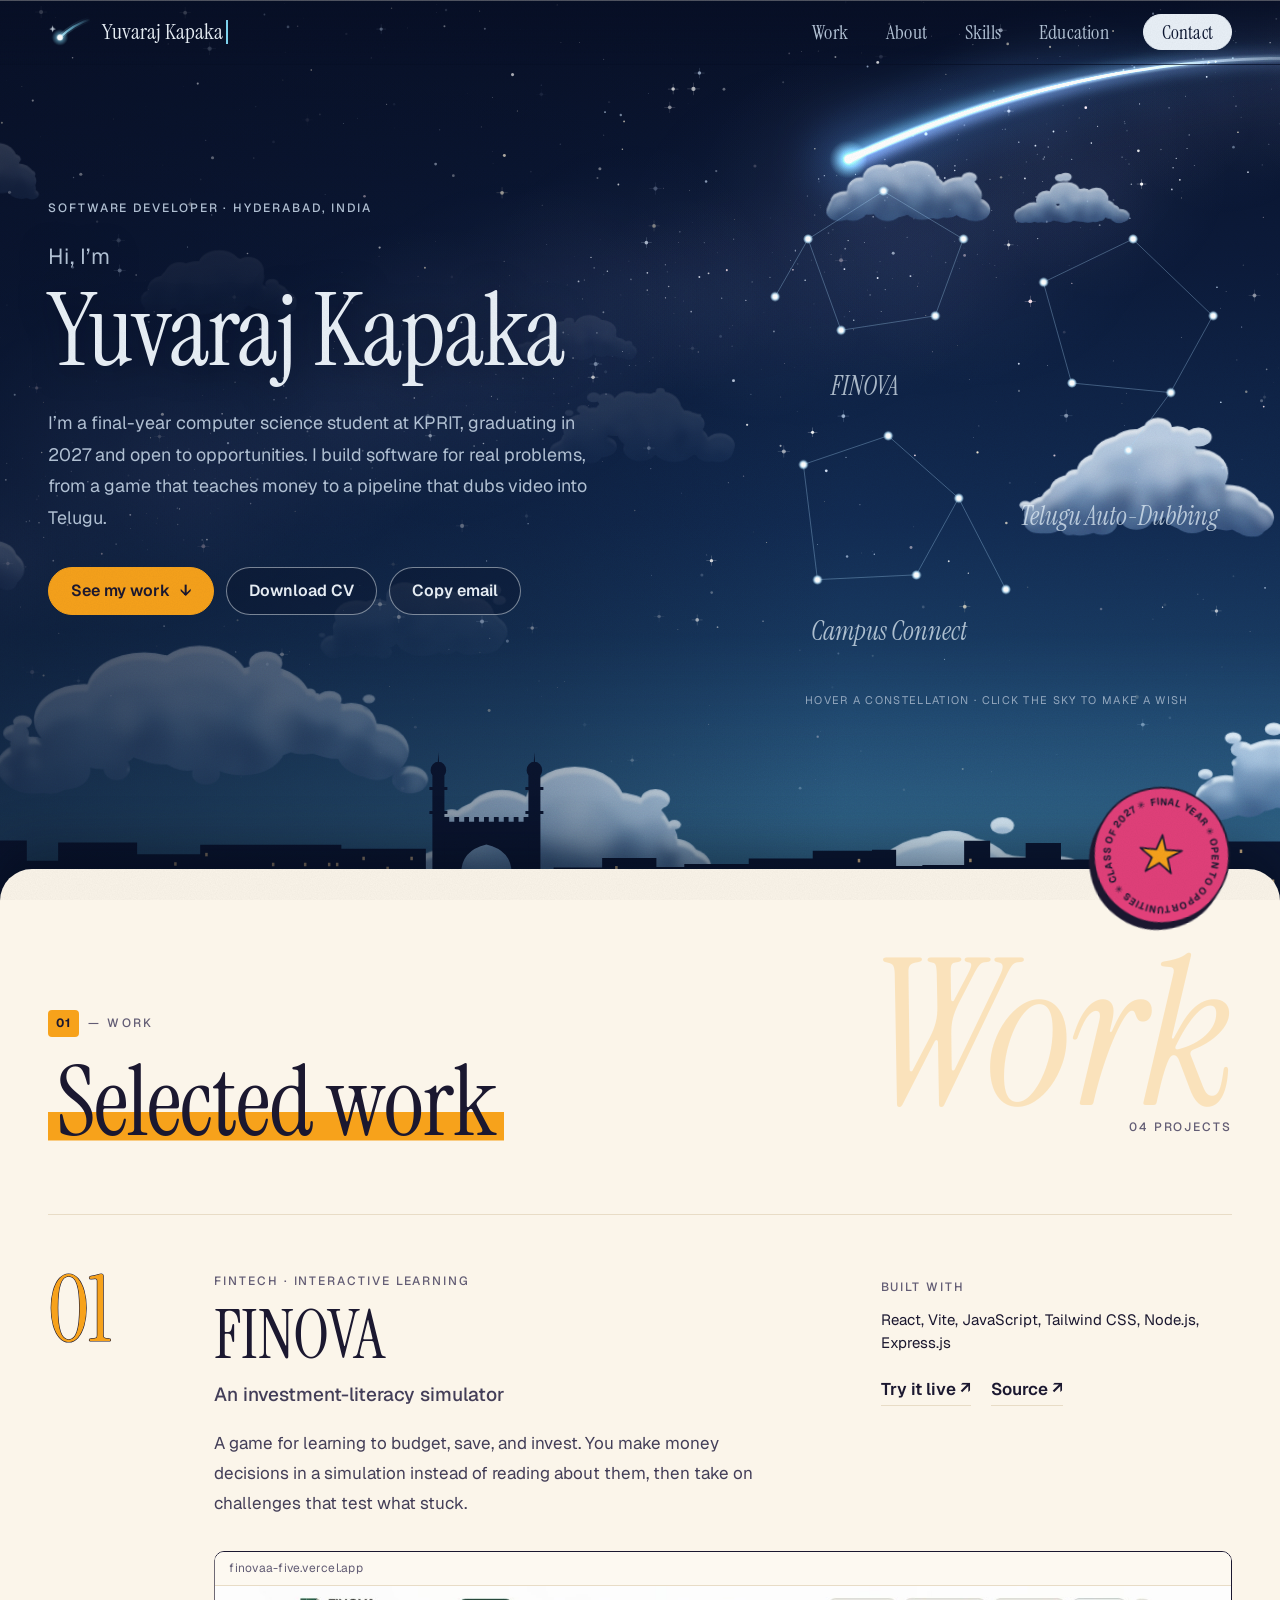
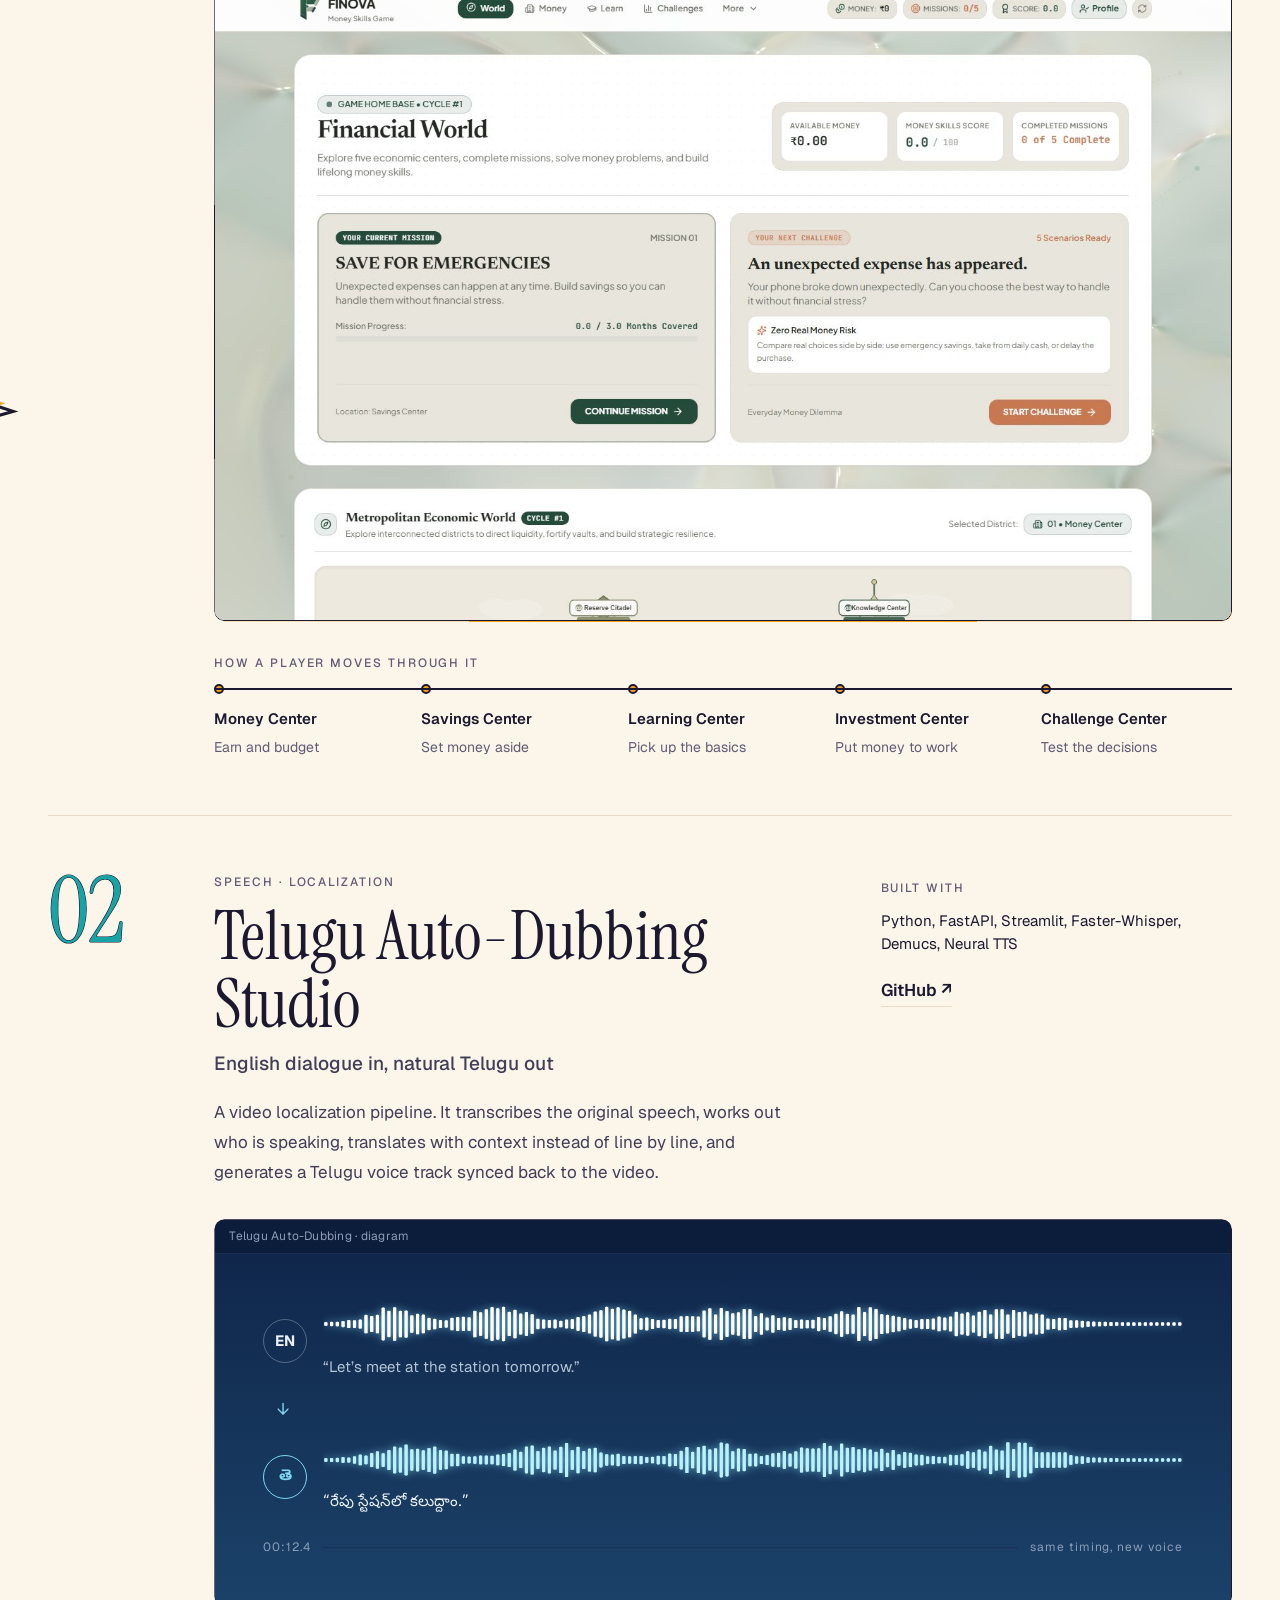
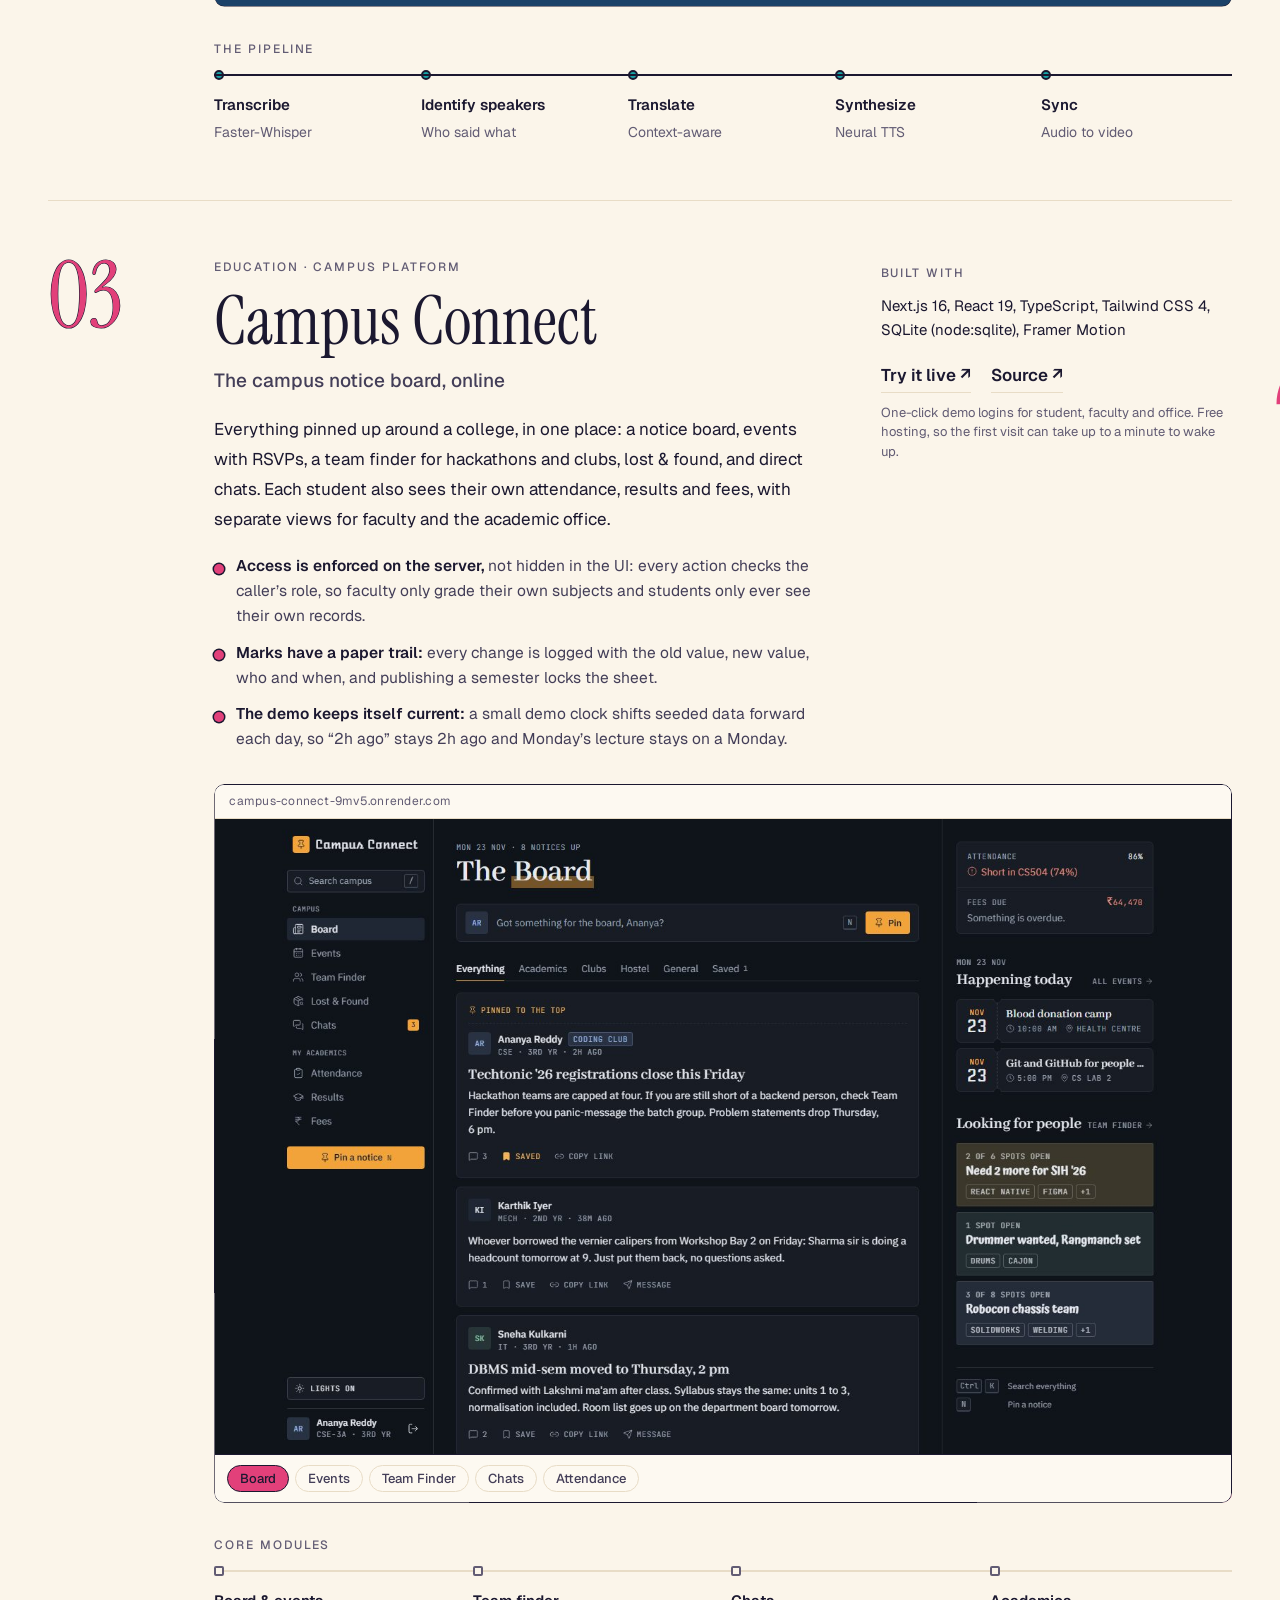
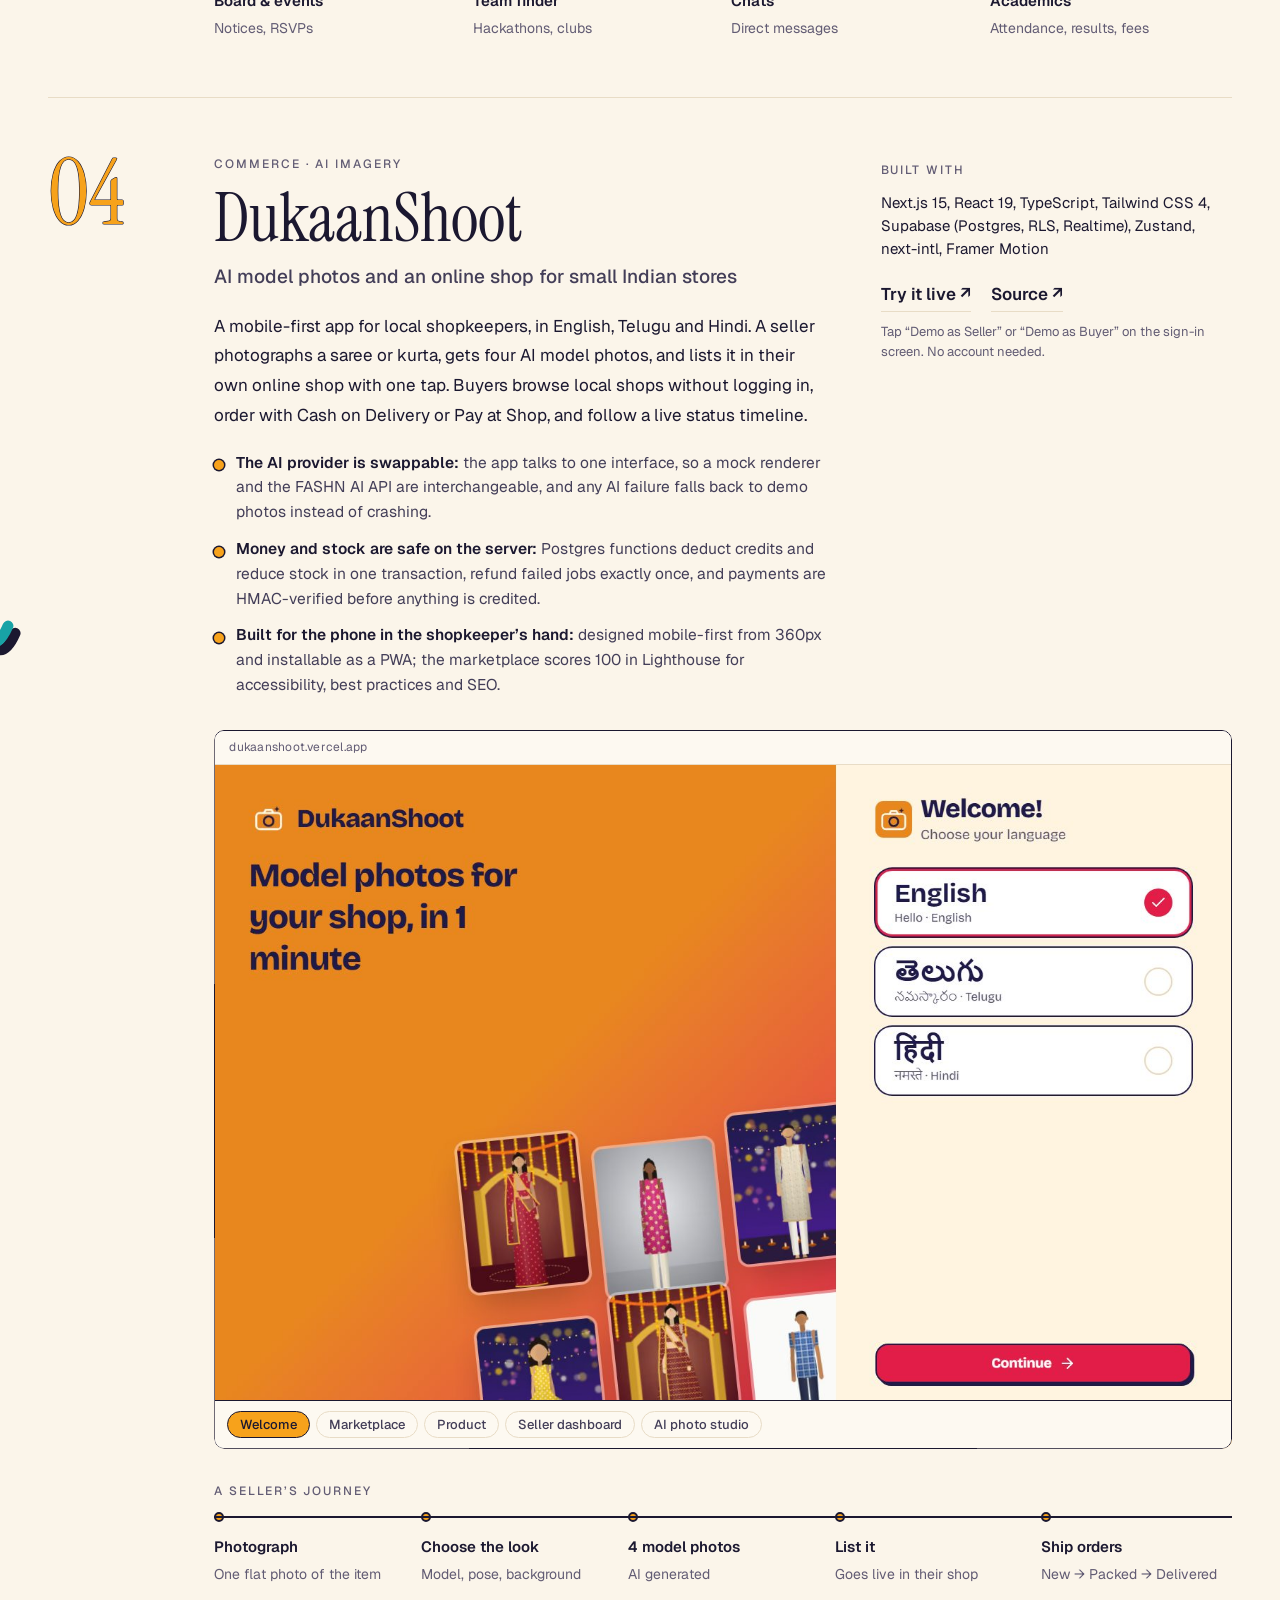
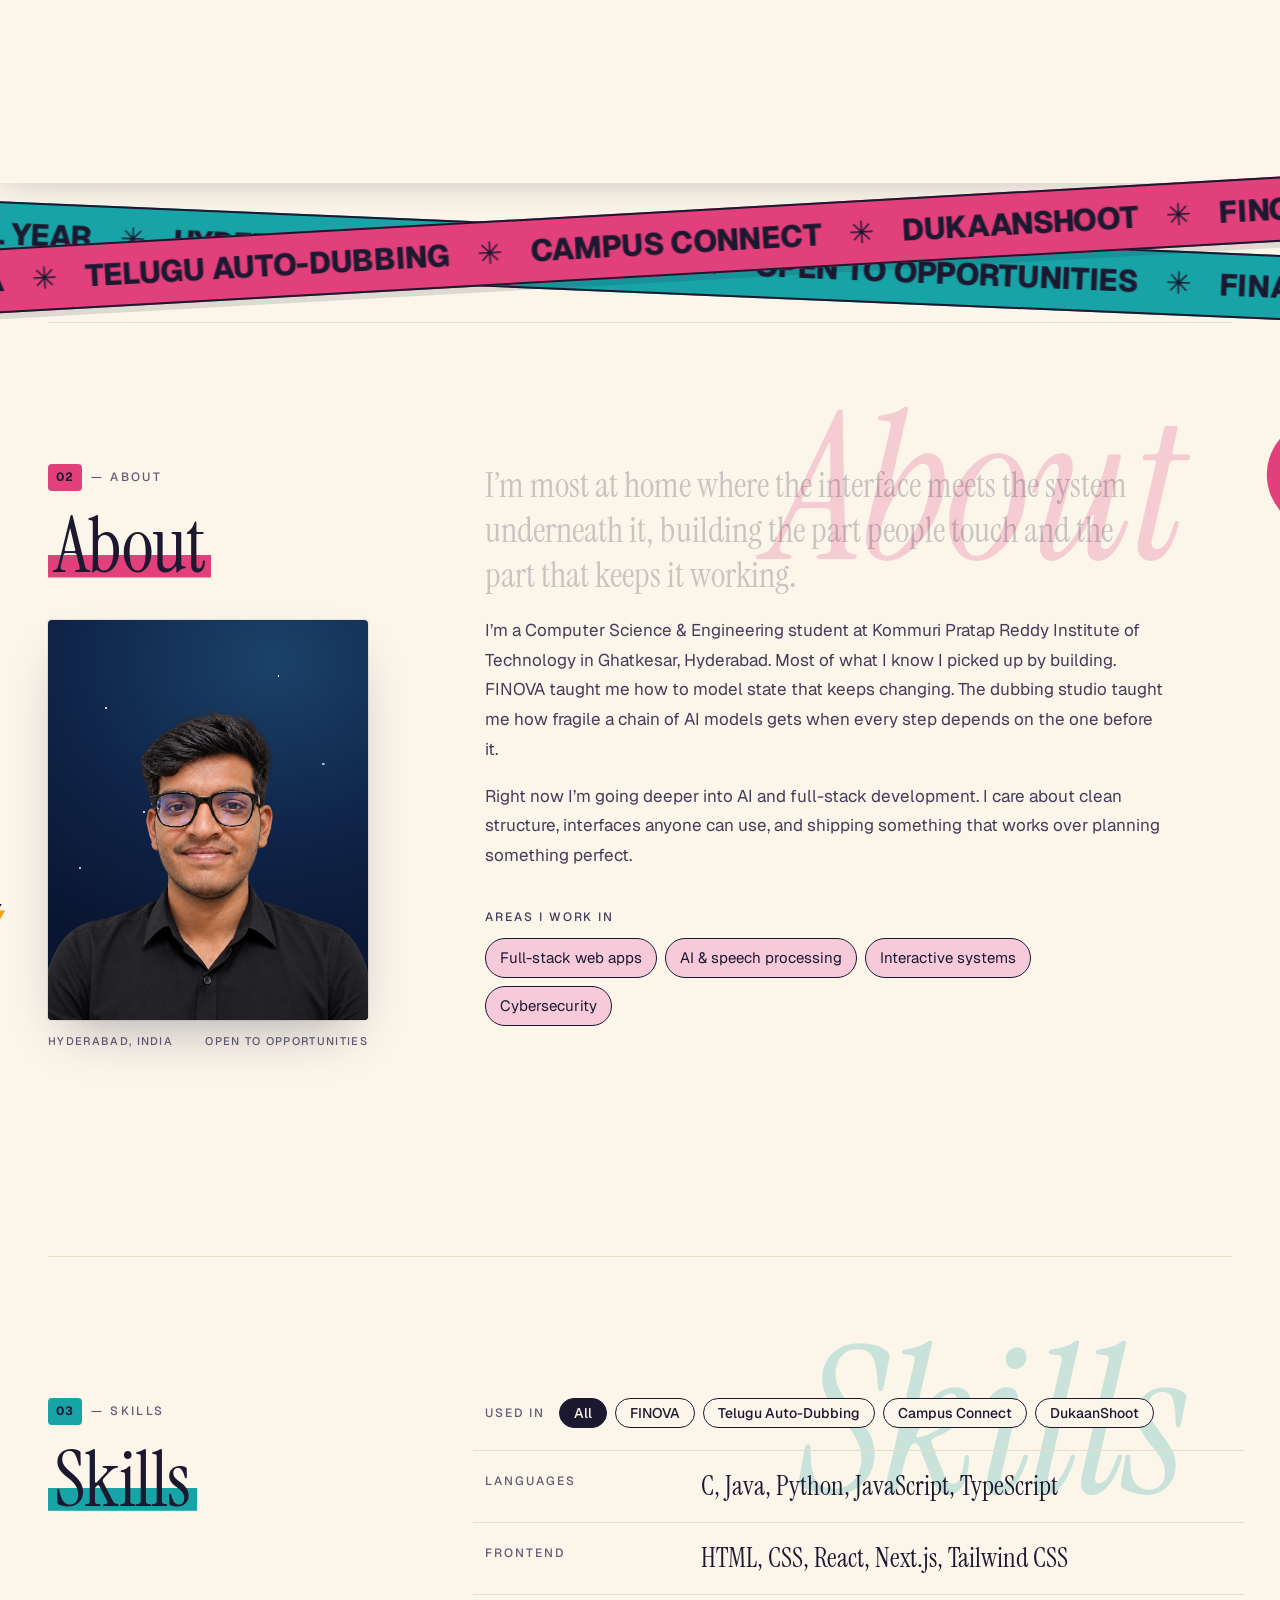
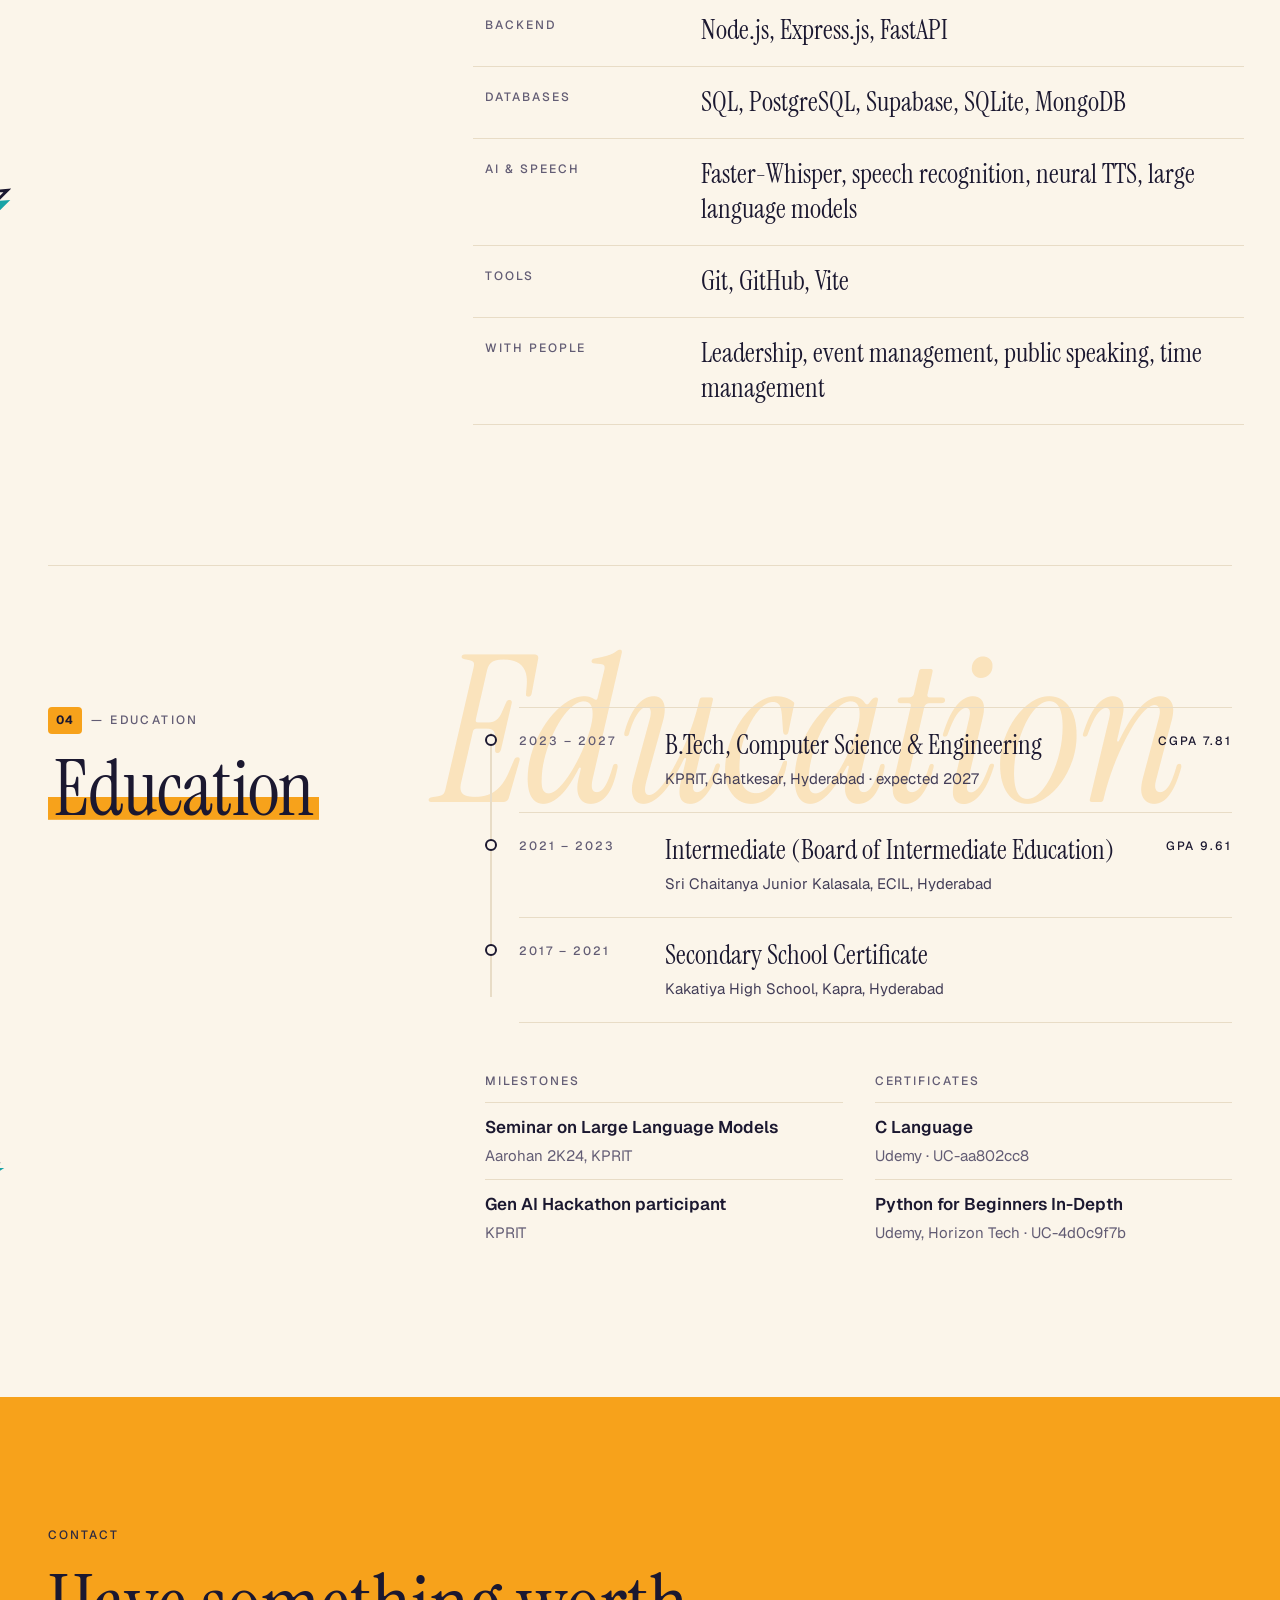
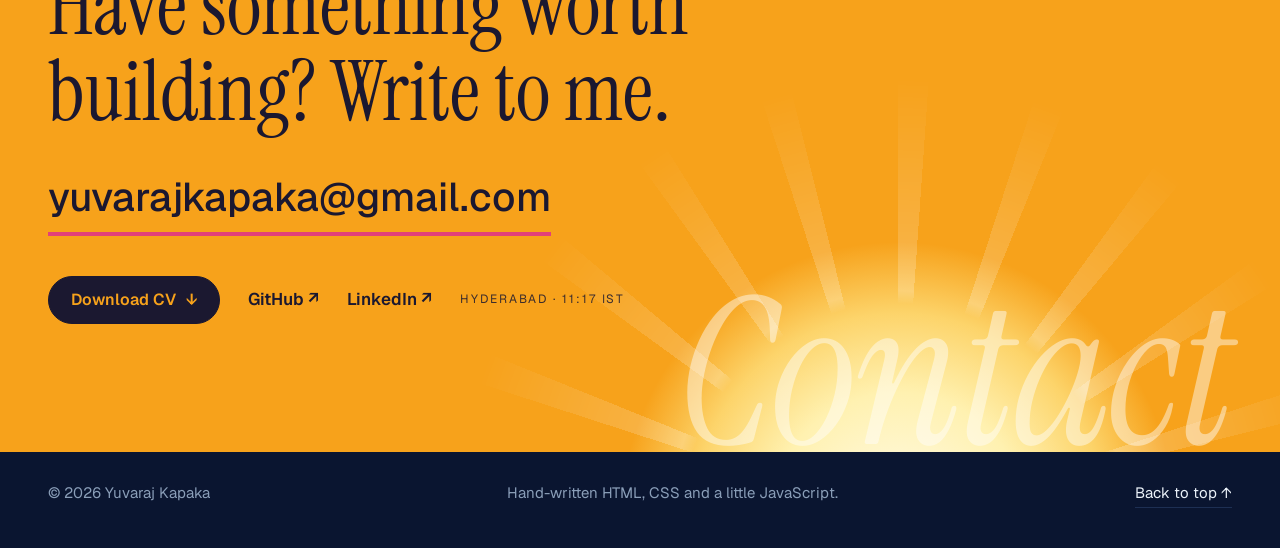
==== commit 5f7981d2: "Portfolio v2: night-sky hero, festive palette, projects and resume - Hero: procedural night sky (com" ====
--- a/index.html
+++ b/index.html
@@ -3,332 +3,381 @@
 <head>
   <meta charset="UTF-8">
   <meta name="viewport" content="width=device-width, initial-scale=1">
-  <meta name="theme-color" content="#08090B">
-  <title>Yuvaraj Kapaka | Developer and Systems Builder</title>
-  <meta name="description" content="Personal portfolio of Yuvaraj Kapaka. Computer Science &amp; Engineering student, creative developer, and software engineer building scalable applications and intuitive digital experiences.">
+  <meta name="theme-color" content="#0A1530">
+  <title>Yuvaraj Kapaka — Software Developer</title>
+  <meta name="description" content="Yuvaraj Kapaka is a computer science student in Hyderabad building a money-skills game, a Telugu video-dubbing pipeline, and a campus ERP.">
   <link rel="preconnect" href="https://fonts.googleapis.com">
   <link rel="preconnect" href="https://fonts.gstatic.com" crossorigin>
-  <link href="https://fonts.googleapis.com/css2?family=Cormorant+Garamond:ital,wght@0,500;0,600;0,700;1,500;1,600&family=DM+Sans:wght@400;500;600;700&family=Instrument+Serif:ital@0;1&display=swap" rel="stylesheet">
+  <link href="https://fonts.googleapis.com/css2?family=Geist:wght@400;500;600;700&family=Instrument+Serif:ital@0;1&family=Noto+Sans+Telugu:wght@500;700&display=swap" rel="stylesheet">
   <link rel="stylesheet" href="portfolio.css">
+  <script>document.documentElement.classList.add("js");</script>
   <script src="portfolio.js" defer></script>
 </head>
 <body>
-  <div class="scroll-progress" id="scrollProgress" aria-hidden="true"></div>
-  <div class="depth-field" id="depthField" aria-hidden="true"><canvas id="depthCanvas"></canvas></div>
+  <a class="skip-link" href="#main">Skip to content</a>
 
   <header class="site-header" id="siteHeader">
-    <nav class="nav-wrap" aria-label="Main navigation">
-      <a class="brand" href="#home" aria-label="Yuvaraj Kapaka, home">
-        <span class="brand-mark">YK<span>.</span></span>
-        <span class="brand-name">Yuvaraj Kapaka</span>
+    <div class="wrap header-inner">
+      <a class="brand" href="#top" aria-label="Yuvaraj Kapaka, back to top">
+        <svg class="brand-comet" viewBox="0 0 48 32" aria-hidden="true">
+          <defs>
+            <linearGradient id="cometTail" x1="46" y1="2" x2="13" y2="22" gradientUnits="userSpaceOnUse">
+              <stop offset="0" stop-color="#7FD6F2" stop-opacity="0"/>
+              <stop offset=".7" stop-color="#7FD6F2" stop-opacity=".75"/>
+              <stop offset="1" stop-color="#EAF6FF"/>
+            </linearGradient>
+            <radialGradient id="cometGlow"><stop offset="0" stop-color="#7FD6F2" stop-opacity=".9"/><stop offset="1" stop-color="#7FD6F2" stop-opacity="0"/></radialGradient>
+          </defs>
+          <path class="comet-tail-wide" d="M46 2 C 33 6, 22 13, 13 22" stroke="url(#cometTail)" stroke-width="6" stroke-linecap="round" fill="none" opacity=".25"/>
+          <path class="comet-tail" d="M46 2 C 33 6, 22 13, 13 22" stroke="url(#cometTail)" stroke-width="2.2" stroke-linecap="round" fill="none"/>
+          <g class="comet-head"><circle cx="13" cy="22" r="9" fill="url(#cometGlow)"/><circle cx="13" cy="22" r="3.2" fill="#FFFFFF"/></g>
+          <path class="comet-spark" d="M5 9 l1 2.6 2.6 1 -2.6 1 -1 2.6 -1 -2.6 -2.6 -1 2.6 -1z" fill="#EAF6FF"/>
+        </svg>
+        <span class="brand-name" aria-hidden="true"><span class="brand-typed">Yuvaraj Kapaka</span><span class="brand-caret"></span></span>
       </a>
-      <button class="menu-toggle" id="menuToggle" type="button" aria-label="Open navigation" aria-expanded="false" aria-controls="navLinks">
-        <span></span><span></span>
-      </button>
-      <ul class="nav-links" id="navLinks">
-        <li><a href="#about">About</a><span class="nav-indicator" aria-hidden="true"></span></li>
-        <li><a href="#skills">Skills</a></li>
-        <li><a href="#projects">Projects</a></li>
-        <li><a href="#journey">Journey</a></li>
-        <li><a class="nav-contact" href="#contact">Contact</a></li>
-      </ul>
+      <nav aria-label="Main">
+        <ul class="nav-links">
+          <li><a href="#work">Work</a></li>
+          <li><a href="#about">About</a></li>
+          <li><a href="#skills">Skills</a></li>
+          <li><a href="#education">Education</a></li>
+          <li><a class="nav-cta" href="#contact">Contact</a></li>
+          <li class="nav-bar" aria-hidden="true"></li>
+        </ul>
+      </nav>
+      <button class="menu-btn" id="menuBtn" type="button" aria-expanded="false" aria-controls="mobileMenu"><span>Menu</span><i aria-hidden="true"></i></button>
+    </div>
+  </header>
+
+  <div class="mobile-menu" id="mobileMenu" hidden>
+    <nav aria-label="Mobile">
+      <ol>
+        <li><a href="#work"><small>01</small>Work</a></li>
+        <li><a href="#about"><small>02</small>About</a></li>
+        <li><a href="#skills"><small>03</small>Skills</a></li>
+        <li><a href="#education"><small>04</small>Education</a></li>
+        <li><a href="#contact"><small>05</small>Contact</a></li>
+      </ol>
+      <p class="mobile-menu-foot"><a class="btn btn-solid" href="assets/Yuvaraj-Kapaka-Resume.pdf" download>Download CV <span aria-hidden="true">↓</span></a><a class="link" href="mailto:yuvarajkapaka@gmail.com">yuvarajkapaka@gmail.com</a></p>
     </nav>
-  </header>
-
-  <main>
-    <section class="hero section-shell" id="home">
-      <div class="hero-grid">
+  </div>
+
+  <div class="view-cursor" aria-hidden="true"><span>Open live ↗</span></div>
+
+  <main id="main">
+    <section class="hero" id="top" aria-labelledby="heroName">
+      <div class="hero-sky" aria-hidden="true"><canvas id="sky"></canvas></div>
+      <div class="wrap hero-inner">
         <div class="hero-copy">
-          <p class="eyebrow"><span class="status-dot"></span> Available for opportunities</p>
-          <h1 class="hero-name">
-            <span class="sr-only">Yuvaraj Kapaka</span>
-            <span class="hero-name-visual" aria-hidden="true"><span id="typedName"></span><span class="typing-caret"></span></span>
-          </h1>
-          <div class="hero-role">
-            <span class="role-prefix">I’m a</span>
-            <span class="sr-only">Problem Solver, Software Developer, AI Enthusiast</span>
-            <span class="role-output" aria-hidden="true"><span id="typedRole"></span><span class="typing-caret"></span></span>
-          </div>
-          <div class="hero-facts" role="group" aria-label="Profile details">
-            <div class="hero-fact"><p>Currently learning</p><h2>AI and full-stack development</h2></div>
-            <div class="hero-fact"><p>What I build</p><h2>Practical tools for finance, speech, and campus life</h2></div>
-            <div class="hero-fact"><p>Studying</p><h2>Computer Science at KPRIT; graduating in 2027</h2></div>
-          </div>
+          <p class="kicker">Software developer · Hyderabad, India</p>
+          <h1 id="heroName"><span class="hello">Hi, I’m</span>Yuvaraj Kapaka</h1>
+          <p class="hero-lead">I’m a final-year computer science student at KPRIT, graduating in 2027 and open to opportunities. I build software for real problems, from a game that teaches money to a pipeline that dubs video into Telugu.</p>
           <div class="hero-actions">
-            <a class="button button-gold" href="#projects">Explore my work</a>
-            <a class="button button-quiet" href="#contact">Let’s connect</a>
-          </div>
-          <div class="hero-socials" aria-label="Social links">
-            <a href="https://github.com/yuvarajkapaka" target="_blank" rel="noopener noreferrer">GitHub</a>
-            <a href="https://linkedin.com/in/yuvarajkapaka" target="_blank" rel="noopener noreferrer">LinkedIn</a>
-            <a href="mailto:yuvarajkapaka@gmail.com">Email</a>
-            <span class="social-location">Hyderabad, India</span>
-          </div>
-        </div>
-
-        <div class="hero-art">
-          <div class="portrait-figure">
-            <div class="portrait-plate-top" aria-hidden="true"><span>Yuvaraj Kapaka</span></div>
-            <div class="portrait-stage" id="portraitStage">
-              <div class="portrait-plate-background" aria-hidden="true"></div>
-              <img class="portrait-image" src="assets/yuvaraj-portrait.png" alt="Yuvaraj Kapaka smiling, wearing glasses and a black shirt" fetchpriority="high">
+            <a class="btn btn-solid magnetic" href="#work">See my work <span aria-hidden="true">↓</span></a>
+            <a class="btn btn-line" href="assets/Yuvaraj-Kapaka-Resume.pdf" download>Download CV</a>
+            <button class="btn btn-line copy-email" type="button" data-email="yuvarajkapaka@gmail.com">
+              <span class="copy-label" data-state="idle">Copy email</span>
+              <span class="copy-label" data-state="done" aria-hidden="true">Copied</span>
+            </button>
+            <span class="sr-only" id="copyStatus" role="status" aria-live="polite"></span>
+          </div>
+        </div>
+        <div class="sky-map" id="skyMap">
+          <p class="sky-hint"><span class="hint-fine">Hover a constellation · click the sky to make a wish</span><span class="hint-touch">Tap a constellation · tap the sky to make a wish</span></p>
+        </div>
+      </div>
+    </section>
+
+    <section class="section wrap" id="work" aria-labelledby="workTitle">
+      <span class="sec-mark" aria-hidden="true">Work</span>
+      <a class="sticker" href="#contact" aria-label="Final year, open to opportunities. Go to contact">
+        <svg viewBox="0 0 200 200" aria-hidden="true">
+          <defs><path id="stickerRing" d="M100,100 m-72,0 a72,72 0 1,1 144,0 a72,72 0 1,1 -144,0"/></defs>
+          <circle cx="100" cy="100" r="96" class="st-bg"/>
+          <circle cx="100" cy="100" r="96" class="st-edge"/>
+          <text class="st-text"><textPath href="#stickerRing" startOffset="0" textLength="446" lengthAdjust="spacingAndGlyphs">FINAL YEAR ✳ OPEN TO OPPORTUNITIES ✳ CLASS OF 2027 ✳</textPath></text>
+          <path class="st-star" d="M100 70 L106 92 L128 92 L110 105 L117 127 L100 114 L83 127 L90 105 L72 92 L94 92 Z"/>
+        </svg>
+      </a>
+      <header class="section-head">
+        <p class="sec-num"><b>01</b> — Work</p>
+        <h2 id="workTitle"><span class="mask"><span>Selected work</span></span></h2>
+        <p class="section-count">04 projects</p>
+      </header>
+
+      <article class="project" aria-labelledby="p1">
+        <p class="project-num">01</p>
+        <div class="project-main">
+          <p class="project-kind">Fintech · Interactive learning</p>
+          <h3 id="p1"><span class="mask"><span>FINOVA</span></span></h3>
+          <p class="project-sub">An investment-literacy simulator</p>
+          <p>A game for learning to budget, save, and invest. You make money decisions in a simulation instead of reading about them, then take on challenges that test what stuck.</p>
+        </div>
+        <aside class="project-side">
+          <p class="side-label">Built with</p>
+          <p class="stack">React, Vite, JavaScript, Tailwind CSS, Node.js, Express.js</p>
+          <p class="project-links">
+            <a class="link" href="https://finovaa-five.vercel.app/" target="_blank" rel="noopener noreferrer">Try it live <span aria-hidden="true">↗</span></a>
+            <a class="link" href="https://github.com/yuvarajkapaka/FINOVAA" target="_blank" rel="noopener noreferrer">Source <span aria-hidden="true">↗</span></a>
+          </p>
+        </aside>
+        <figure class="project-shot" data-href="https://finovaa-five.vercel.app/">
+          <div class="shot-bar"><span>finovaa-five.vercel.app</span></div>
+          <img src="assets/projects/finova.jpg" alt="FINOVA's Financial World home screen: available money, money skills score, the current mission (Save for emergencies) and the next challenge" width="1440" height="900" loading="lazy">
+        </figure>
+        <div class="flow">
+          <p class="side-label">How a player moves through it</p>
+          <ol>
+            <li><b>Money Center</b><span>Earn and budget</span></li>
+            <li><b>Savings Center</b><span>Set money aside</span></li>
+            <li><b>Learning Center</b><span>Pick up the basics</span></li>
+            <li><b>Investment Center</b><span>Put money to work</span></li>
+            <li><b>Challenge Center</b><span>Test the decisions</span></li>
+          </ol>
+        </div>
+      </article>
+
+      <article class="project" aria-labelledby="p2">
+        <p class="project-num">02</p>
+        <div class="project-main">
+          <p class="project-kind">Speech · Localization</p>
+          <h3 id="p2"><span class="mask"><span>Telugu Auto-Dubbing Studio</span></span></h3>
+          <p class="project-sub">English dialogue in, natural Telugu out</p>
+          <p>A video localization pipeline. It transcribes the original speech, works out who is speaking, translates with context instead of line by line, and generates a Telugu voice track synced back to the video.</p>
+        </div>
+        <aside class="project-side">
+          <p class="side-label">Built with</p>
+          <p class="stack">Python, FastAPI, Streamlit, Faster-Whisper, Demucs, Neural TTS</p>
+          <p class="project-links">
+            <a class="link" href="https://github.com/yuvarajkapaka" target="_blank" rel="noopener noreferrer">GitHub <span aria-hidden="true">↗</span></a>
+          </p>
+        </aside>
+        <figure class="project-shot shot-diagram" aria-label="Diagram: English dialogue goes in, Telugu dialogue comes out, timed to the same video">
+          <div class="shot-bar"><span>Telugu Auto-Dubbing · diagram</span></div>
+          <div class="dub" aria-hidden="true" id="dubDemo">
+            <div class="dub-track" data-part="en">
+              <span class="dub-lang">EN</span>
+              <svg class="dub-wave" viewBox="0 0 300 40" preserveAspectRatio="none" aria-hidden="true"><path d="M1 18.8v2.3 M3 18.6v2.8 M5 18.4v3.2 M7 17.8v4.5 M9 17.0v6.1 M11 17.1v5.9 M13 16.4v7.2 M15 12.2v15.7 M17 13.2v13.6 M19 12.1v15.8 M21 5.6v28.8 M23 8.5v22.9 M25 5.3v29.4 M27 8.5v23.0 M29 8.2v23.7 M31 12.6v14.8 M33 11.3v17.5 M35 12.0v15.9 M37 14.9v10.2 M39 15.7v8.6 M41 16.9v6.2 M43 17.2v5.6 M45 14.8v10.4 M47 14.1v11.8 M49 14.0v11.9 M51 14.4v11.3 M53 8.5v23.0 M55 9.8v20.4 M57 7.1v25.8 M59 5.2v29.6 M61 6.3v27.4 M63 4.9v30.2 M65 9.5v20.9 M67 7.6v24.8 M69 11.1v17.9 M71 9.7v20.6 M73 11.6v16.8 M75 15.7v8.5 M77 16.4v7.2 M79 16.9v6.1 M81 16.5v7.0 M83 17.6v4.8 M85 16.5v7.0 M87 16.1v7.8 M89 14.2v11.5 M91 13.3v13.5 M93 12.0v16.0 M95 9.2v21.6 M97 8.0v23.9 M99 4.9v30.3 M101 6.6v26.7 M103 5.4v29.1 M105 7.4v25.3 M107 8.4v23.2 M109 12.0v16.1 M111 15.4v9.2 M113 14.7v10.6 M115 15.9v8.2 M117 16.9v6.1 M119 16.7v6.5 M121 15.7v8.5 M123 16.1v7.7 M125 13.4v13.2 M127 13.2v13.6 M129 13.5v13.0 M131 13.8v12.3 M133 8.2v23.5 M135 6.2v27.6 M137 11.9v16.3 M139 6.0v28.1 M141 8.7v22.5 M143 10.8v18.4 M145 9.9v20.2 M147 6.8v26.3 M149 7.0v26.0 M151 13.3v13.5 M153 10.8v18.4 M155 14.6v10.7 M157 12.6v14.7 M159 15.0v9.9 M161 14.4v11.2 M163 15.2v9.6 M165 16.8v6.3 M167 16.5v7.1 M169 16.8v6.5 M171 16.6v6.9 M173 14.1v11.9 M175 15.2v9.6 M177 13.5v13.0 M179 11.3v17.4 M181 8.9v22.3 M183 11.3v17.4 M185 11.8v16.4 M187 5.1v29.9 M189 9.7v20.7 M191 5.3v29.3 M193 6.9v26.2 M195 11.5v17.1 M197 12.2v15.7 M199 13.1v13.8 M201 13.9v12.2 M203 15.2v9.5 M205 16.3v7.4 M207 17.0v6.0 M209 15.9v8.3 M211 16.0v8.0 M213 15.5v9.0 M215 13.8v12.3 M217 14.7v10.5 M219 13.7v12.5 M221 9.5v21.0 M223 10.9v18.1 M225 9.9v20.2 M227 12.9v14.3 M229 9.5v21.0 M231 7.8v24.4 M233 11.9v16.2 M235 7.1v25.9 M237 7.1v25.9 M239 11.8v16.4 M241 7.9v24.2 M243 9.7v20.6 M245 9.1v21.8 M247 11.9v16.2 M249 10.9v18.2 M251 11.8v16.4 M253 15.6v8.9 M255 16.0v8.0 M257 14.9v10.3 M259 15.0v10.0 M261 17.1v5.9 M263 17.2v5.6 M265 17.5v5.1 M267 18.1v3.9 M269 18.3v3.4 M271 18.5v3.0 M273 18.6v2.8 M275 18.7v2.6 M277 18.8v2.3 M279 18.9v2.2 M281 18.9v2.2 M283 19.0v2.1 M285 19.0v2.1 M287 19.0v2.1 M289 19.0v2.0 M291 19.0v2.0 M293 19.0v2.0 M295 19.0v2.0 M297 19.0v2.0 M299 19.0v2.0" stroke="currentColor" stroke-width="1.1" stroke-linecap="round"/></svg>
+              <span class="dub-line">“Let’s meet at the station tomorrow.”</span>
             </div>
-            <div class="portrait-plate-bottom" aria-hidden="true"><span>Computer Science / KPRIT</span><span>Hyderabad, India</span></div>
-          </div>
-          <aside class="hero-projects" aria-label="Featured projects">
-            <p class="hero-projects-title">A few things I’ve built</p>
-            <a class="hero-project hero-project-finova" href="#projects" data-hero-project="finova">
-              <span class="hero-project-kicker">Fintech</span>
-              <strong>FINOVA</strong>
-              <small>Learn to budget, save, and invest</small>
-            </a>
-            <a class="hero-project hero-project-dubbing" href="#projects" data-hero-project="dubbing">
-              <span class="hero-project-kicker">Speech and language</span>
-              <strong>Telugu Auto-Dubbing</strong>
-              <small>Turn dialogue into natural Telugu</small>
-            </a>
-            <a class="hero-project hero-project-campus" href="#projects" data-hero-project="campus">
-              <span class="hero-project-kicker">Campus systems</span>
-              <strong>Campus Connect</strong>
-              <small>Attendance, communication, and support</small>
-            </a>
-          </aside>
-        </div>
+            <div class="dub-arrow" data-part="arrow">↓</div>
+            <div class="dub-track dub-out" data-part="te">
+              <span class="dub-lang" lang="te">తె</span>
+              <svg class="dub-wave" viewBox="0 0 300 40" preserveAspectRatio="none" aria-hidden="true"><path d="M1 18.8v2.4 M3 18.7v2.6 M5 18.6v2.8 M7 17.9v4.2 M9 18.2v3.6 M11 17.1v5.7 M13 15.6v8.7 M15 16.5v6.9 M17 14.2v11.6 M19 12.7v14.6 M21 14.3v11.4 M23 11.5v17.1 M25 8.2v23.5 M27 9.1v21.8 M29 6.4v27.1 M31 10.7v18.5 M33 10.3v19.5 M35 11.7v16.7 M37 9.6v20.8 M39 8.2v23.7 M41 11.5v17.0 M43 12.0v15.9 M45 14.8v10.4 M47 14.8v10.3 M49 17.1v5.7 M51 17.4v5.2 M53 17.2v5.7 M55 16.5v6.9 M57 16.5v7.0 M59 16.7v6.6 M61 15.6v8.7 M63 15.2v9.7 M65 14.2v11.6 M67 10.9v18.2 M69 13.1v13.7 M71 8.3v23.4 M73 7.3v25.4 M75 12.3v15.3 M77 9.5v21.0 M79 8.3v23.4 M81 11.8v16.3 M83 8.6v22.7 M85 5.0v29.9 M87 11.5v16.9 M89 8.5v23.1 M91 12.4v15.3 M93 10.2v19.7 M95 9.3v21.3 M97 13.8v12.4 M99 15.3v9.3 M101 15.6v8.8 M103 14.8v10.3 M105 16.8v6.3 M107 17.1v5.7 M109 16.9v6.2 M111 16.9v6.3 M113 17.8v4.3 M115 17.6v4.9 M117 16.6v6.9 M119 16.9v6.3 M121 14.7v10.6 M123 15.0v9.9 M125 12.1v15.9 M127 8.8v22.5 M129 13.0v14.0 M131 8.8v22.5 M133 7.6v24.8 M135 10.8v18.3 M137 9.9v20.2 M139 4.6v30.7 M141 5.6v28.8 M143 12.6v14.8 M145 10.2v19.6 M147 10.5v19.1 M149 14.8v10.4 M151 14.6v10.7 M153 17.0v6.1 M155 15.9v8.1 M157 14.4v11.1 M159 13.9v12.1 M161 12.4v15.2 M163 14.6v10.8 M165 12.7v14.5 M167 9.1v21.8 M169 9.9v20.2 M171 10.1v19.8 M173 9.9v20.3 M175 5.0v30.0 M177 7.7v24.6 M179 11.9v16.2 M181 5.6v28.8 M183 9.4v21.1 M185 8.8v22.4 M187 10.8v18.4 M189 9.6v20.9 M191 10.9v18.1 M193 13.0v14.0 M195 10.4v19.1 M197 14.0v12.0 M199 11.4v17.1 M201 15.4v9.2 M203 13.3v13.4 M205 14.0v11.9 M207 15.6v8.8 M209 15.8v8.5 M211 17.1v5.8 M213 16.8v6.4 M215 17.6v4.8 M217 17.5v5.0 M219 15.7v8.6 M221 16.0v7.9 M223 15.3v9.3 M225 12.7v14.6 M227 13.6v12.9 M229 11.1v17.8 M231 12.9v14.3 M233 7.7v24.6 M235 10.9v18.2 M237 12.0v16.1 M239 4.4v31.2 M241 10.6v18.8 M243 4.6v30.8 M245 4.8v30.3 M247 8.4v23.2 M249 13.2v13.6 M251 13.5v13.0 M253 13.4v13.1 M255 13.5v13.0 M257 13.6v12.8 M259 13.6v12.8 M261 16.1v7.7 M263 17.2v5.6 M265 17.1v5.9 M267 18.0v4.0 M269 18.3v3.4 M271 18.3v3.4 M273 18.5v3.1 M275 18.8v2.4 M277 18.8v2.4 M279 18.9v2.3 M281 18.9v2.2 M283 19.0v2.1 M285 19.0v2.1 M287 19.0v2.0 M289 19.0v2.0 M291 19.0v2.0 M293 19.0v2.0 M295 19.0v2.0 M297 19.0v2.0 M299 19.0v2.0" stroke="currentColor" stroke-width="1.1" stroke-linecap="round"/></svg>
+              <span class="dub-line" lang="te">“రేపు స్టేషన్‌లో కలుద్దాం.”</span>
+            </div>
+            <div class="dub-time" data-part="time"><span>00:12.4</span><i></i><span>same timing, new voice</span></div>
+          </div>
+        </figure>
+        <div class="flow">
+          <p class="side-label">The pipeline</p>
+          <ol>
+            <li data-step="en"><b>Transcribe</b><span>Faster-Whisper</span></li>
+            <li data-step="en"><b>Identify speakers</b><span>Who said what</span></li>
+            <li data-step="arrow"><b>Translate</b><span>Context-aware</span></li>
+            <li data-step="te"><b>Synthesize</b><span>Neural TTS</span></li>
+            <li data-step="time"><b>Sync</b><span>Audio to video</span></li>
+          </ol>
+        </div>
+      </article>
+
+      <article class="project" aria-labelledby="p3">
+        <p class="project-num">03</p>
+        <div class="project-main">
+          <p class="project-kind">Education · Campus platform</p>
+          <h3 id="p3"><span class="mask"><span>Campus Connect</span></span></h3>
+          <p class="project-sub">The campus notice board, online</p>
+          <p>Everything pinned up around a college, in one place: a notice board, events with RSVPs, a team finder for hackathons and clubs, lost &amp; found, and direct chats. Each student also sees their own attendance, results and fees, with separate views for faculty and the academic office.</p>
+          <ul class="highlights">
+            <li><b>Access is enforced on the server,</b> not hidden in the UI: every action checks the caller’s role, so faculty only grade their own subjects and students only ever see their own records.</li>
+            <li><b>Marks have a paper trail:</b> every change is logged with the old value, new value, who and when, and publishing a semester locks the sheet.</li>
+            <li><b>The demo keeps itself current:</b> a small demo clock shifts seeded data forward each day, so “2h ago” stays 2h ago and Monday’s lecture stays on a Monday.</li>
+          </ul>
+        </div>
+        <aside class="project-side">
+          <p class="side-label">Built with</p>
+          <p class="stack">Next.js 16, React 19, TypeScript, Tailwind CSS 4, SQLite (node:sqlite), Framer Motion</p>
+          <p class="project-links">
+            <a class="link" href="https://campus-connect-9mv5.onrender.com" target="_blank" rel="noopener noreferrer">Try it live <span aria-hidden="true">↗</span></a>
+            <a class="link" href="https://github.com/yuvarajkapaka/campus-connect" target="_blank" rel="noopener noreferrer">Source <span aria-hidden="true">↗</span></a>
+          </p>
+          <p class="project-note">One-click demo logins for student, faculty and office. Free hosting, so the first visit can take up to a minute to wake up.</p>
+        </aside>
+        <figure class="project-shot shot-gallery" data-href="https://campus-connect-9mv5.onrender.com">
+          <div class="shot-bar"><span>campus-connect-9mv5.onrender.com</span></div>
+          <div class="shot-stage">
+            <img src="assets/projects/campus-board.jpg" alt="Campus Connect The Board: pinned notices from clubs and classmates, with today's events and team requests alongside" width="1440" height="900" loading="lazy" data-shot="board">
+            <img src="assets/projects/campus-events.jpg" alt="Campus Connect Events: this week's campus events with RSVPs" width="1440" height="900" loading="lazy" data-shot="events" hidden>
+            <img src="assets/projects/campus-team.jpg" alt="Campus Connect Team Finder: requests for hackathon, project and music teammates" width="1440" height="900" loading="lazy" data-shot="team" hidden>
+            <img src="assets/projects/campus-chats.jpg" alt="Campus Connect Chats: direct messages between students" width="1440" height="900" loading="lazy" data-shot="chats" hidden>
+            <img src="assets/projects/campus-attendance.jpg" alt="Campus Connect Attendance: per-subject attendance with how many classes you can still miss" width="1440" height="900" loading="lazy" data-shot="attendance" hidden>
+          </div>
+          <div class="shot-tabs" role="group" aria-label="Campus Connect screens"><button type="button" data-shot="board" aria-pressed="true">Board</button><button type="button" data-shot="events" aria-pressed="false">Events</button><button type="button" data-shot="team" aria-pressed="false">Team Finder</button><button type="button" data-shot="chats" aria-pressed="false">Chats</button><button type="button" data-shot="attendance" aria-pressed="false">Attendance</button></div>
+        </figure>
+        <div class="flow flow-modules">
+          <p class="side-label">Core modules</p>
+          <ol>
+            <li><b>Board &amp; events</b><span>Notices, RSVPs</span></li>
+            <li><b>Team finder</b><span>Hackathons, clubs</span></li>
+            <li><b>Chats</b><span>Direct messages</span></li>
+            <li><b>Academics</b><span>Attendance, results, fees</span></li>
+          </ol>
+        </div>
+      </article>
+      <article class="project" aria-labelledby="p4">
+        <p class="project-num">04</p>
+        <div class="project-main">
+          <p class="project-kind">Commerce · AI imagery</p>
+          <h3 id="p4"><span class="mask"><span>DukaanShoot</span></span></h3>
+          <p class="project-sub">AI model photos and an online shop for small Indian stores</p>
+          <p>A mobile-first app for local shopkeepers, in English, Telugu and Hindi. A seller photographs a saree or kurta, gets four AI model photos, and lists it in their own online shop with one tap. Buyers browse local shops without logging in, order with Cash on Delivery or Pay at Shop, and follow a live status timeline.</p>
+          <ul class="highlights">
+            <li><b>The AI provider is swappable:</b> the app talks to one interface, so a mock renderer and the FASHN AI API are interchangeable, and any AI failure falls back to demo photos instead of crashing.</li>
+            <li><b>Money and stock are safe on the server:</b> Postgres functions deduct credits and reduce stock in one transaction, refund failed jobs exactly once, and payments are HMAC-verified before anything is credited.</li>
+            <li><b>Built for the phone in the shopkeeper’s hand:</b> designed mobile-first from 360px and installable as a PWA; the marketplace scores 100 in Lighthouse for accessibility, best practices and SEO.</li>
+          </ul>
+        </div>
+        <aside class="project-side">
+          <p class="side-label">Built with</p>
+          <p class="stack">Next.js 15, React 19, TypeScript, Tailwind CSS 4, Supabase (Postgres, RLS, Realtime), Zustand, next-intl, Framer Motion</p>
+          <p class="project-links">
+            <a class="link" href="https://dukaanshoot.vercel.app" target="_blank" rel="noopener noreferrer">Try it live <span aria-hidden="true">↗</span></a>
+            <a class="link" href="https://github.com/yuvarajkapaka/DUKAANSHOOT" target="_blank" rel="noopener noreferrer">Source <span aria-hidden="true">↗</span></a>
+          </p>
+          <p class="project-note">Tap “Demo as Seller” or “Demo as Buyer” on the sign-in screen. No account needed.</p>
+        </aside>
+        <figure class="project-shot shot-gallery" data-href="https://dukaanshoot.vercel.app">
+          <div class="shot-bar"><span>dukaanshoot.vercel.app</span></div>
+          <div class="shot-stage">
+            <img src="assets/projects/dukaan-welcome.jpg" alt="DukaanShoot Welcome screen: pick English, Telugu or Hindi" width="1440" height="900" loading="lazy" data-shot="welcome">
+            <img src="assets/projects/dukaan-market.jpg" alt="DukaanShoot Buyer marketplace: local shops, categories and new arrivals" width="1440" height="900" loading="lazy" data-shot="market" hidden>
+            <img src="assets/projects/dukaan-product.jpg" alt="DukaanShoot Product page with AI model photos, price, Add to Cart and Order on WhatsApp" width="1440" height="900" loading="lazy" data-shot="product" hidden>
+            <img src="assets/projects/dukaan-seller.jpg" alt="DukaanShoot Seller dashboard: new orders, today's orders, views and WhatsApp clicks" width="1440" height="900" loading="lazy" data-shot="seller" hidden>
+            <img src="assets/projects/dukaan-studio.jpg" alt="DukaanShoot Three-panel AI photo studio: upload the item, choose model, pose and background, get 4 photos" width="1440" height="900" loading="lazy" data-shot="studio" hidden>
+          </div>
+          <div class="shot-tabs" role="group" aria-label="DukaanShoot screens"><button type="button" data-shot="welcome" aria-pressed="true">Welcome</button><button type="button" data-shot="market" aria-pressed="false">Marketplace</button><button type="button" data-shot="product" aria-pressed="false">Product</button><button type="button" data-shot="seller" aria-pressed="false">Seller dashboard</button><button type="button" data-shot="studio" aria-pressed="false">AI photo studio</button></div>
+        </figure>
+        <div class="flow">
+          <p class="side-label">A seller’s journey</p>
+          <ol>
+            <li><b>Photograph</b><span>One flat photo of the item</span></li>
+            <li><b>Choose the look</b><span>Model, pose, background</span></li>
+            <li><b>4 model photos</b><span>AI generated</span></li>
+            <li><b>List it</b><span>Goes live in their shop</span></li>
+            <li><b>Ship orders</b><span>New → Packed → Delivered</span></li>
+          </ol>
+        </div>
+      </article>
+    </section>
+
+    <div class="tapes" aria-hidden="true">
+      <div class="tape tape-a"><div class="tape-track"><div class="tape-group"><span>FINOVA</span><i>✳</i><span>Telugu Auto-Dubbing</span><i>✳</i><span>Campus Connect</span><i>✳</i><span>DukaanShoot</span><i>✳</i></div></div></div>
+      <div class="tape tape-b"><div class="tape-track"><div class="tape-group"><span>Open to opportunities</span><i>✳</i><span>Final year</span><i>✳</i><span>Hyderabad</span><i>✳</i><span>Class of 2027</span><i>✳</i></div></div></div>
+    </div>
+
+    <section class="section wrap split" id="about" aria-labelledby="aboutTitle">
+      <span class="sec-mark" aria-hidden="true">About</span>
+      <header class="section-head">
+        <p class="sec-num"><b>02</b> — About</p>
+        <h2 id="aboutTitle"><span class="mask"><span>About</span></span></h2>
+        <figure class="about-photo">
+          <div class="frame"><img src="assets/yuvaraj-portrait.png" alt="Yuvaraj Kapaka, smiling, in glasses and a black shirt" width="1086" height="1448" loading="lazy"></div>
+          <figcaption><span>Hyderabad, India</span><span>Open to opportunities</span></figcaption>
+        </figure>
+      </header>
+      <div class="prose">
+        <p class="prose-lead" data-words>I’m most at home where the interface meets the system underneath it, building the part people touch and the part that keeps it working.</p>
+        <p>I’m a Computer Science &amp; Engineering student at Kommuri Pratap Reddy Institute of Technology in Ghatkesar, Hyderabad. Most of what I know I picked up by building. FINOVA taught me how to model state that keeps changing. The dubbing studio taught me how fragile a chain of AI models gets when every step depends on the one before it.</p>
+        <p>Right now I’m going deeper into AI and full-stack development. I care about clean structure, interfaces anyone can use, and shipping something that works over planning something perfect.</p>
+        <p class="side-label">Areas I work in</p>
+        <ul class="inline-list">
+          <li>Full-stack web apps</li><li>AI &amp; speech processing</li><li>Interactive systems</li><li>Cybersecurity</li>
+        </ul>
       </div>
-      <a class="scroll-cue" href="#about"><span class="scroll-line"></span><span>Scroll to explore</span></a>
-    </section>
-
-    <section class="section section-shell" id="about">
-      <div class="section-heading reveal">
-        <p class="eyebrow">A little about me</p>
-        <h2>Building practical systems <em>with purpose.</em></h2>
+    </section>
+
+    <section class="section wrap split" id="skills" aria-labelledby="skillsTitle">
+      <span class="sec-mark" aria-hidden="true">Skills</span>
+      <header class="section-head">
+        <p class="sec-num"><b>03</b> — Skills</p>
+        <h2 id="skillsTitle"><span class="mask"><span>Skills</span></span></h2>
+      </header>
+      <dl class="skills">
+        <div><dt>Languages</dt><dd>C, Java, Python, JavaScript, TypeScript</dd></div>
+        <div><dt>Frontend</dt><dd>HTML, CSS, React, Next.js, Tailwind CSS</dd></div>
+        <div><dt>Backend</dt><dd>Node.js, Express.js, FastAPI</dd></div>
+        <div><dt>Databases</dt><dd>SQL, PostgreSQL, Supabase, SQLite, MongoDB</dd></div>
+        <div><dt>AI &amp; speech</dt><dd>Faster-Whisper, speech recognition, neural TTS, large language models</dd></div>
+        <div><dt>Tools</dt><dd>Git, GitHub, Vite</dd></div>
+        <div><dt>With people</dt><dd>Leadership, event management, public speaking, time management</dd></div>
+      </dl>
+    </section>
+
+    <section class="section wrap split" id="education" aria-labelledby="eduTitle">
+      <span class="sec-mark" aria-hidden="true">Education</span>
+      <header class="section-head">
+        <p class="sec-num"><b>04</b> — Education</p>
+        <h2 id="eduTitle"><span class="mask"><span>Education</span></span></h2>
+      </header>
+      <div>
+        <ol class="timeline">
+          <li>
+            <span class="t-years">2023 – 2027</span>
+            <div><h3>B.Tech, Computer Science &amp; Engineering</h3><p>KPRIT, Ghatkesar, Hyderabad · expected 2027</p></div>
+            <span class="t-grade">CGPA 7.81</span>
+          </li>
+          <li>
+            <span class="t-years">2021 – 2023</span>
+            <div><h3>Intermediate (Board of Intermediate Education)</h3><p>Sri Chaitanya Junior Kalasala, ECIL, Hyderabad</p></div>
+            <span class="t-grade">GPA 9.61</span>
+          </li>
+          <li>
+            <span class="t-years">2017 – 2021</span>
+            <div><h3>Secondary School Certificate</h3><p>Kakatiya High School, Kapra, Hyderabad</p></div>
+            <span class="t-grade"></span>
+          </li>
+        </ol>
+
+        <div class="extras">
+          <div>
+            <p class="side-label">Milestones</p>
+            <ul class="plain-list">
+              <li><b>Seminar on Large Language Models</b><span>Aarohan 2K24, KPRIT</span></li>
+              <li><b>Gen AI Hackathon participant</b><span>KPRIT</span></li>
+            </ul>
+          </div>
+          <div>
+            <p class="side-label">Certificates</p>
+            <ul class="plain-list">
+              <li><b>C Language</b><span>Udemy · UC-aa802cc8</span></li>
+              <li><b>Python for Beginners In-Depth</b><span>Udemy, Horizon Tech · UC-4d0c9f7b</span></li>
+            </ul>
+          </div>
+        </div>
       </div>
-      <div class="about-grid">
-        <article class="about-main reveal">
-          <p class="large-copy">I am a Computer Science &amp; Engineering student at <strong>Kommuri Pratap Reddy Institute of Technology (KPRIT)</strong>, Hyderabad, with an expected graduation in <strong>2027</strong>. My approach centers on constructing dependable, performant software systems that solve real problems.</p>
-          <p>From architecting interactive financial simulation engines to implementing end-to-end neural speech processing pipelines, I enjoy bridging frontend craft with robust backend engineering. I focus on clean architecture, accessible interfaces, and pragmatic technical execution.</p>
-          <blockquote>“Great software is neither accidental nor needlessly complex; it is the result of intentional architecture, user empathy, and disciplined engineering.”</blockquote>
-        </article>
-        <div class="about-aside reveal-group">
-          <article class="info-card reveal">
-            <div class="card-kicker">Academic foundation</div>
-            <h3>B.Tech in Computer Science &amp; Engineering</h3>
-            <p>Kommuri Pratap Reddy Institute of Technology</p>
-            <span class="card-meta">Ghatkesar, Hyderabad — Class of 2027</span>
-          </article>
-          <article class="info-card reveal">
-            <div class="card-kicker">Core areas of focus</div>
-            <p>Passionate about building scalable systems across:</p>
-            <div class="tag-cloud">
-              <span>Software Development</span><span>Full-Stack Web Apps</span><span>Artificial Intelligence</span><span>AI Media Processing</span><span>Cybersecurity</span><span>Interactive Systems</span>
-            </div>
-          </article>
-        </div>
+    </section>
+
+    <section class="contact" id="contact" aria-labelledby="contactTitle">
+      <div class="sun" aria-hidden="true"></div>
+      <span class="sec-mark" aria-hidden="true">Contact</span>
+      <div class="wrap">
+        <p class="kicker">Contact</p>
+        <h2 id="contactTitle"><span class="mask"><span>Have something worth</span></span><span class="mask"><span>building? Write to me.</span></span></h2>
+        <a class="contact-email magnetic" href="mailto:yuvarajkapaka@gmail.com">yuvarajkapaka@gmail.com</a>
+        <ul class="contact-links">
+          <li><a class="btn btn-ink" href="assets/Yuvaraj-Kapaka-Resume.pdf" download>Download CV <span aria-hidden="true">↓</span></a></li>
+          <li><a class="link" href="https://github.com/yuvarajkapaka" target="_blank" rel="noopener noreferrer">GitHub <span aria-hidden="true">↗</span></a></li>
+          <li><a class="link" href="https://linkedin.com/in/yuvarajkapaka" target="_blank" rel="noopener noreferrer">LinkedIn <span aria-hidden="true">↗</span></a></li>
+          <li class="local-time">Hyderabad · <time id="localTime">IST</time></li>
+        </ul>
       </div>
     </section>
-
-    <section class="section skills-section" id="skills">
-      <div class="section-shell">
-        <div class="section-heading reveal">
-          <p class="eyebrow">Capabilities</p>
-          <h2>Tools I work with.</h2>
-          <p class="section-note">A practical toolkit for turning a good idea into a dependable product.</p>
-        </div>
-        <div class="tool-workbench reveal" id="toolWorkbench">
-          <div class="tool-index" role="tablist" aria-label="Choose a tool category">
-            <button class="tool-tab" id="tool-tab-languages" type="button" role="tab" aria-selected="true" aria-controls="tool-panel-languages" tabindex="0">Programming languages</button>
-            <button class="tool-tab" id="tool-tab-frontend" type="button" role="tab" aria-selected="false" aria-controls="tool-panel-frontend" tabindex="-1">Frontend development</button>
-            <button class="tool-tab" id="tool-tab-backend" type="button" role="tab" aria-selected="false" aria-controls="tool-panel-backend" tabindex="-1">Backend development</button>
-            <button class="tool-tab" id="tool-tab-databases" type="button" role="tab" aria-selected="false" aria-controls="tool-panel-databases" tabindex="-1">Databases</button>
-            <button class="tool-tab" id="tool-tab-development" type="button" role="tab" aria-selected="false" aria-controls="tool-panel-development" tabindex="-1">Development tools</button>
-            <button class="tool-tab" id="tool-tab-ai" type="button" role="tab" aria-selected="false" aria-controls="tool-panel-ai" tabindex="-1">AI &amp; speech technologies</button>
-            <button class="tool-tab" id="tool-tab-people" type="button" role="tab" aria-selected="false" aria-controls="tool-panel-people" tabindex="-1">People &amp; process</button>
-          </div>
-          <div class="tool-console">
-            <div class="tool-panels">
-              <section class="tool-panel is-active" id="tool-panel-languages" role="tabpanel" aria-labelledby="tool-tab-languages" aria-hidden="false">
-                <div class="tool-panel-heading"><h3>Programming languages</h3></div>
-                <div class="tool-options"><button class="tool-option" type="button" data-tool="C" aria-pressed="false"><span>C</span><b>+</b></button><button class="tool-option" type="button" data-tool="Java" aria-pressed="false"><span>Java</span><b>+</b></button><button class="tool-option" type="button" data-tool="Python" aria-pressed="false"><span>Python</span><b>+</b></button><button class="tool-option" type="button" data-tool="JavaScript" aria-pressed="false"><span>JavaScript</span><b>+</b></button></div>
-              </section>
-              <section class="tool-panel" id="tool-panel-frontend" role="tabpanel" aria-labelledby="tool-tab-frontend" aria-hidden="true" hidden>
-                <div class="tool-panel-heading"><h3>Frontend development</h3></div>
-                <div class="tool-options"><button class="tool-option" type="button" data-tool="HTML" aria-pressed="false"><span>HTML</span><b>+</b></button><button class="tool-option" type="button" data-tool="CSS" aria-pressed="false"><span>CSS</span><b>+</b></button><button class="tool-option" type="button" data-tool="React" aria-pressed="false"><span>React</span><b>+</b></button><button class="tool-option" type="button" data-tool="Next.js" aria-pressed="false"><span>Next.js</span><b>+</b></button><button class="tool-option" type="button" data-tool="Tailwind CSS" aria-pressed="false"><span>Tailwind CSS</span><b>+</b></button></div>
-              </section>
-              <section class="tool-panel" id="tool-panel-backend" role="tabpanel" aria-labelledby="tool-tab-backend" aria-hidden="true" hidden>
-                <div class="tool-panel-heading"><h3>Backend development</h3></div>
-                <div class="tool-options"><button class="tool-option" type="button" data-tool="Node.js" aria-pressed="false"><span>Node.js</span><b>+</b></button><button class="tool-option" type="button" data-tool="Express.js" aria-pressed="false"><span>Express.js</span><b>+</b></button><button class="tool-option" type="button" data-tool="FastAPI" aria-pressed="false"><span>FastAPI</span><b>+</b></button></div>
-              </section>
-              <section class="tool-panel" id="tool-panel-databases" role="tabpanel" aria-labelledby="tool-tab-databases" aria-hidden="true" hidden>
-                <div class="tool-panel-heading"><h3>Databases</h3></div>
-                <div class="tool-options"><button class="tool-option" type="button" data-tool="SQL" aria-pressed="false"><span>SQL</span><b>+</b></button><button class="tool-option" type="button" data-tool="MongoDB" aria-pressed="false"><span>MongoDB</span><b>+</b></button></div>
-              </section>
-              <section class="tool-panel" id="tool-panel-development" role="tabpanel" aria-labelledby="tool-tab-development" aria-hidden="true" hidden>
-                <div class="tool-panel-heading"><h3>Development tools</h3></div>
-                <div class="tool-options"><button class="tool-option" type="button" data-tool="Git" aria-pressed="false"><span>Git</span><b>+</b></button><button class="tool-option" type="button" data-tool="GitHub" aria-pressed="false"><span>GitHub</span><b>+</b></button><button class="tool-option" type="button" data-tool="Vite" aria-pressed="false"><span>Vite</span><b>+</b></button></div>
-              </section>
-              <section class="tool-panel" id="tool-panel-ai" role="tabpanel" aria-labelledby="tool-tab-ai" aria-hidden="true" hidden>
-                <div class="tool-panel-heading"><h3>AI &amp; speech technologies</h3></div>
-                <div class="tool-options"><button class="tool-option" type="button" data-tool="Faster-Whisper" aria-pressed="false"><span>Faster-Whisper</span><b>+</b></button><button class="tool-option" type="button" data-tool="Speech Recognition" aria-pressed="false"><span>Speech Recognition</span><b>+</b></button><button class="tool-option" type="button" data-tool="Neural TTS" aria-pressed="false"><span>Neural TTS</span><b>+</b></button><button class="tool-option" type="button" data-tool="Large Language Models" aria-pressed="false"><span>Large Language Models</span><b>+</b></button></div>
-              </section>
-              <section class="tool-panel" id="tool-panel-people" role="tabpanel" aria-labelledby="tool-tab-people" aria-hidden="true" hidden>
-                <div class="tool-panel-heading"><h3>People &amp; process</h3></div>
-                <div class="tool-options"><button class="tool-option" type="button" data-tool="Leadership" aria-pressed="false"><span>Leadership</span><b>+</b></button><button class="tool-option" type="button" data-tool="Event Management" aria-pressed="false"><span>Event Management</span><b>+</b></button><button class="tool-option" type="button" data-tool="Public Speaking" aria-pressed="false"><span>Public Speaking</span><b>+</b></button><button class="tool-option" type="button" data-tool="Analytical Thinking" aria-pressed="false"><span>Analytical Thinking</span><b>+</b></button><button class="tool-option" type="button" data-tool="Time Management" aria-pressed="false"><span>Time Management</span><b>+</b></button></div>
-              </section>
-            </div>
-            <div class="tool-stack">
-              <div class="tool-stack-head"><span>My working stack</span><span id="toolStackCount">0 selected</span></div>
-              <div class="tool-stack-tray" id="toolStackTray" aria-live="polite"><p>Choose tools to pin them here. Remove any one at any time.</p></div>
-              <button class="tool-stack-clear" id="clearToolStack" type="button" disabled>Clear stack</button>
-            </div>
-          </div>
-        </div>
-      </div>
-    </section>
-
-    <section class="section section-shell projects-section" id="projects">
-      <div class="section-heading reveal">
-        <p class="eyebrow">Selected work</p>
-          <h2>Things I’ve built.</h2>
-        <p class="section-note">A few projects where engineering meets a real-world problem.</p>
-      </div>
-      <div class="project-workbench reveal" id="projectWorkbench">
-        <div class="project-rail">
-          <div class="project-rail-status" id="projectRailStatus" role="status" aria-live="polite" aria-atomic="true" aria-label="Project 1 of 3">
-            <span class="project-scroll-hint"><span class="project-hint-desktop">Scroll to browse</span><span class="project-hint-mobile">Choose a project</span></span>
-            <span class="project-position"><span class="sr-only">Project </span><b id="projectProgress">1</b><span>of 3</span></span>
-          </div>
-          <nav class="project-index" role="tablist" aria-label="Choose a project">
-            <button class="project-tab" data-project-tab="finova" id="project-tab-finova" type="button" role="tab" aria-selected="true" aria-controls="project-finova" tabindex="0"><span><b>FINOVA</b><small>Fintech simulator</small></span></button>
-            <button class="project-tab" data-project-tab="dubbing" id="project-tab-dubbing" type="button" role="tab" aria-selected="false" aria-controls="project-dubbing" tabindex="-1"><span><b>Telugu Auto-Dubbing</b><small>AI &amp; media</small></span></button>
-            <button class="project-tab" data-project-tab="campus" id="project-tab-campus" type="button" role="tab" aria-selected="false" aria-controls="project-campus" tabindex="-1"><span><b>Campus Connect</b><small>Education systems</small></span></button>
-          </nav>
-        </div>
-        <div class="project-stage" id="projectStage" aria-live="polite">
-        <article class="project-card project-detail project-featured project-finova is-active" id="project-finova" role="tabpanel" aria-labelledby="project-tab-finova" aria-hidden="false" tabindex="0">
-          <div class="project-copy">
-            <div class="project-meta"><span>Featured work</span><span>Personal finance</span></div>
-            <p class="project-type">Fintech and interactive learning</p>
-            <h3>FINOVA: Investment Literacy Simulator</h3>
-            <p class="project-description">An interactive financial education game that helps users learn budgeting, saving, investing, and smarter financial decision-making through virtual simulations and challenges.</p>
-            <div class="project-tags"><span>React</span><span>Vite</span><span>JavaScript</span><span>Tailwind CSS</span><span>Node.js</span><span>Express.js</span><span>Simulation</span></div>
-            <p class="project-flow">Money Center <i>→</i> Savings Center <i>→</i> Learning Center <i>→</i> Investment Center <i>→</i> Challenge Center</p>
-            <div class="project-links">
-              <a class="text-link" href="https://finovaa-five.vercel.app/" target="_blank" rel="noopener noreferrer">Explore simulation</a>
-              <a class="text-link text-link-muted" href="https://github.com/yuvarajkapaka/FINOVAA" target="_blank" rel="noopener noreferrer">View source</a>
-            </div>
-          </div>
-          <div class="project-visual finova-visual" aria-hidden="true">
-            <div class="mock-window">
-              <div class="mock-bar"><span class="window-dots"><i></i><i></i><i></i></span><span>FINOVA / DASHBOARD</span><span class="mock-avatar">YK</span></div>
-              <div class="mock-content">
-                <div class="mock-welcome"><span>GOOD AFTERNOON</span><strong>Your money,<br>your next move.</strong></div>
-                <div class="mock-balance"><span>SIMULATION</span><b>Make a plan</b><small>Budget, save, invest</small></div>
-                <div class="mock-chart"><span class="chart-line"></span><i></i><i></i><i></i><i></i><i></i><i></i><i></i><i></i><i></i><i></i><i></i><i></i></div>
-                <div class="mock-foot"><span>Money Center</span><span>Savings</span><span>Invest</span><span class="mock-active">Learn</span></div>
-              </div>
-            </div>
-            <span class="visual-note">Learn by doing</span>
-          </div>
-        </article>
-
-        <article class="project-card project-detail project-secondary project-voice" id="project-dubbing" role="tabpanel" aria-labelledby="project-tab-dubbing" aria-hidden="true" tabindex="-1" hidden inert>
-          <div class="project-copy">
-            <div class="project-meta"><span>Speech and language</span><span>Telugu dubbing</span></div>
-            <p class="project-type">Speech processing and localization</p>
-            <h3>Telugu Auto-Dubbing Studio</h3>
-            <p class="project-description">A video localization pipeline designed to convert video dialogue into natural Telugu through Faster-Whisper speech recognition, context-aware translation, speaker identification, and Neural TTS audio-video synchronization.</p>
-            <div class="project-tags"><span>Python</span><span>FastAPI</span><span>Streamlit</span><span>Faster-Whisper</span><span>Neural TTS</span><span>Demucs</span><span>AI Translation</span></div>
-            <p class="project-flow pipeline-flow"><span>ASR</span><i>→</i><span>Translate</span><i>→</i><span>Neural TTS</span><i>→</i><span>Sync</span></p>
-            <div class="project-links"><a class="text-link" href="https://github.com/yuvarajkapaka" target="_blank" rel="noopener noreferrer">View pipeline</a></div>
-          </div>
-          <div class="project-visual audio-visual" aria-hidden="true">
-            <div class="audio-console">
-              <div class="audio-console-head"><span>NEURAL DUB PIPELINE</span><span class="audio-status"><i></i> READY</span></div>
-              <div class="audio-languages">
-                <div class="audio-language"><span>INPUT / EN</span><b>EN</b><small>Original dialogue</small></div>
-                <span class="audio-direction">→</span>
-                <div class="audio-language audio-language-output"><span>OUTPUT / TE</span><b>తె</b><small>Natural Telugu</small></div>
-              </div>
-              <div class="waveform"><i></i><i></i><i></i><i></i><i></i><i></i><i></i><i></i><i></i><i></i><i></i><i></i><i></i><i></i><i></i><i></i><i></i></div>
-              <div class="audio-steps"><span>TRANSCRIBE</span><i>→</i><span>TRANSLATE</span><i>→</i><span>SYNC</span></div>
-            </div>
-            <span class="audio-caption">Voice / language / sync</span>
-          </div>
-        </article>
-
-        <article class="project-card project-detail project-secondary project-campus" id="project-campus" role="tabpanel" aria-labelledby="project-tab-campus" aria-hidden="true" tabindex="-1" hidden inert>
-          <div class="project-copy">
-            <div class="project-meta"><span>Education</span><span>Campus systems</span></div>
-            <p class="project-type">Education and real-time systems</p>
-            <h3>Campus Connect: Educational ERP System</h3>
-            <p class="project-description">A modern educational ERP platform with real-time communication, attendance management, and academic support for enhanced learning.</p>
-            <div class="project-tags"><span>React</span><span>Next.js</span><span>Node.js</span><span>MongoDB</span><span>Socket.io</span><span>JWT</span></div>
-            <div class="project-links"><a class="text-link" href="https://github.com/yuvarajkapaka" target="_blank" rel="noopener noreferrer">View architecture</a></div>
-          </div>
-          <div class="project-visual campus-visual" aria-hidden="true">
-            <div class="campus-panel">
-              <div class="campus-panel-head"><span>Campus Connect</span><span class="campus-live"><i></i> LIVE</span></div>
-              <div class="campus-day">CORE MODULES</div>
-              <div class="campus-event"><span><b>Attendance</b><small>Management</small></span><i></i></div>
-              <div class="campus-event campus-event-lilac"><span><b>Communication</b><small>Real-time</small></span><i></i></div>
-              <div class="campus-event campus-event-gold"><span><b>Academic support</b><small>Enhanced learning</small></span><i></i></div>
-            </div>
-            <span class="visual-note">Learning, connected</span>
-          </div>
-        </article>
-        </div>
-      </div>
-    </section>
-
-    <section class="section journey-section" id="journey">
-      <div class="section-shell">
-        <div class="section-heading reveal">
-          <p class="eyebrow">Education and milestones</p>
-          <h2>A work in progress.</h2>
-          <p class="section-note">Learning, building, and finding better ways to solve problems.</p>
-        </div>
-        <div class="journey-grid">
-          <div class="timeline reveal-group">
-            <article class="timeline-item reveal"><span class="timeline-year">2023 — 2027 <i>(Expected)</i></span><div class="timeline-marker"></div><div class="timeline-content"><h3>B.Tech, Computer Science &amp; Engineering <span class="grade-badge">CGPA 7.81</span></h3><p>Kommuri Pratap Reddy Institute of Technology (KPRIT), Ghatkesar, Hyderabad</p></div></article>
-            <article class="timeline-item reveal"><span class="timeline-year">2021 — 2023</span><div class="timeline-marker"></div><div class="timeline-content"><h3>Board of Intermediate <span class="grade-badge">GPA 9.61</span></h3><p>Sri Chaitanya Junior Kalasala, ECIL, Hyderabad</p></div></article>
-            <article class="timeline-item reveal"><span class="timeline-year">2017 — 2021</span><div class="timeline-marker"></div><div class="timeline-content"><h3>Secondary School Examination</h3><p>Kakatiya High School, Kapra, Hyderabad</p></div></article>
-          </div>
-          <div class="milestones reveal-group">
-            <p class="eyebrow reveal">Proud moments</p>
-            <article class="milestone-card reveal"><span class="milestone-icon" aria-hidden="true"></span><div><span class="milestone-label">Aarohan 2K24, KPRIT</span><h3>Delivered a seminar on Large Language Models</h3></div></article>
-            <article class="milestone-card reveal"><span class="milestone-icon milestone-icon-blue" aria-hidden="true"></span><div><span class="milestone-label">Gen AI Hackathon, KPRIT</span><h3>Built AI solutions under pressure</h3><p>Participated in the Gen AI Hackathon at KPRIT.</p></div></article>
-          </div>
-        </div>
-      </div>
-    </section>
-
-    <section class="section section-shell certifications-section" id="certifications">
-      <div class="section-heading reveal">
-        <p class="eyebrow">Credentials</p>
-        <h2>Courses and certifications</h2>
-      </div>
-      <div class="cert-grid reveal-group">
-        <article class="cert-card reveal"><span class="cert-mark">Udemy<span>.</span></span><div><h3>C Language Course</h3><p>Udemy, certificate UC-aa802cc8</p></div></article>
-        <article class="cert-card reveal"><span class="cert-mark">Udemy<span>.</span></span><div><h3>Python for Beginners In-Depth</h3><p>Udemy, Horizon Tech, certificate UC-4d0c9f7b</p></div></article>
-      </div>
-    </section>
-
-    <section class="contact-section section-shell" id="contact">
-      <div class="contact-card reveal">
-        <div class="contact-topline"><span>Open to opportunities</span><span>Hyderabad, India</span></div>
-        <div class="contact-main">
-          <div><p class="eyebrow">Have a good idea?</p><h2>Let’s build<br><em>something useful.</em></h2></div>
-          <a class="contact-email" href="mailto:yuvarajkapaka@gmail.com">yuvarajkapaka@gmail.com</a>
-        </div>
-        <div class="contact-bottom"><p>Computer Science and Engineering student passionate about building practical software solutions, exploring AI applications, and creating intuitive user experiences.</p><div class="contact-socials"><a href="https://linkedin.com/in/yuvarajkapaka" target="_blank" rel="noopener noreferrer">LinkedIn</a><a href="https://github.com/yuvarajkapaka" target="_blank" rel="noopener noreferrer">GitHub</a><a href="mailto:yuvarajkapaka@gmail.com">Email</a></div></div>
-      </div>
-    </section>
   </main>
 
-  <footer class="site-footer section-shell">
-    <a class="footer-brand" href="#home">YK<span>.</span></a>
-    <p>© <span id="year">2026</span> Yuvaraj Kapaka. Built with precision and care.</p>
-    <a class="back-to-top" href="#home">Back to top ↑</a>
+  <footer class="site-footer">
+    <p>© <span id="year">2026</span> Yuvaraj Kapaka</p>
+    <p>Hand-written HTML, CSS and a little JavaScript.</p>
+    <a class="link" href="#top">Back to top <span aria-hidden="true">↑</span></a>
   </footer>
 </body>
 </html>
--- a/portfolio.css
+++ b/portfolio.css
@@ -1,585 +1,823 @@
+/* ------------------------------------------------------------------
+   Tokens
+   Night sky in the hero (and bookending the page at Contact), light
+   paper for the reading sections in between.
+   Type: Instrument Serif (titles, nav, section watermarks) + Geist (text).
+------------------------------------------------------------------- */
 :root {
-  color-scheme: dark;
-  --ink: #08090B;
-  --ink-soft: #101115;
-  --ink-card: #121317;
-  --paper: #F5F3EF;
-  --paper-muted: #B9B6B0;
-  --charcoal: #171615;
-  --gold: #FFC900;
-  --gold-soft: #E5B800;
-  --lemon: #F2EA26;
-  --lagoon: #68D6E4;
-  --blue: var(--lagoon);
-  --royal-purple: #7742CF;
-  --lilac: #A787FF;
-  --forest: #315B42;
-  --mocha: #604B3A;
-  --line: rgba(245, 243, 239, .13);
-  --line-strong: rgba(245, 243, 239, .22);
-  --display: 'DM Sans', 'Arial', sans-serif;
-  --name-display: 'Instrument Serif', Georgia, serif;
-  --serif: 'Cormorant Garamond', Georgia, serif;
-  --ease-enter: cubic-bezier(.16, 1, .3, 1);
-  --ease-move: cubic-bezier(.65, 0, .35, 1);
-  --duration-hover: 220ms;
-  --duration-reveal: 800ms;
-  --reveal-travel: 18px;
-  --header-height: 78px;
-}
-* { box-sizing: border-box; }
-html { scroll-behavior: smooth; background: var(--ink); }
+  color-scheme: light;
+  --paper: #FBF5EA;        /* warm festive paper */
+  --paper-2: #F3E9D6;
+  --card: #FFFFFF;
+  --ink: #1B1830;          /* deep indigo-black */
+  --ink-2: #433E58;
+  --ink-3: #625C74;        /* >=5:1 on --paper */
+  --rule: #E8DCC6;
+  --accent: #1B1830;       /* links/rules stay ink; colour comes from the festive trio */
+  --accent-text: #1B1830;
+  --on-accent: #FFFFFF;
+
+  /* Hyderabad festive: marigold garlands, rani pink, peacock teal.
+     Used as flat fills, never as small text on paper (ink on them >=4.8:1). */
+  --sun: #F7A21B;          /* marigold */
+  --pink: #E2407A;         /* rani pink */
+  --sky: #18A3A6;          /* peacock teal */
+  --sec: var(--sun);       /* per-section colour, set below */
+
+  --sans: "Geist", "Segoe UI", system-ui, sans-serif;
+  --serif: "Instrument Serif", "Times New Roman", Georgia, serif;   /* one weight (400) */
+
+  /* Motion: custom curves only, never bare `ease`. */
+  --ease-out: cubic-bezier(.22, 1, .36, 1);
+  --ease-in-out: cubic-bezier(.65, 0, .35, 1);
+  --t-fast: 160ms;
+  --t-med: 240ms;
+
+  --gutter: clamp(16px, 4vw, 48px);
+  --max: 1200px;
+  --header-h: 64px;
+}
+
+/* Night scope: the header, hero, contact and footer keep the night sky
+   palette; everything between them reads on light paper. */
+.site-header, .hero, .contact, .site-footer, .mobile-menu {
+  --paper: #0A1530;
+  --paper-2: #11203F;
+  --ink: #EAF1F8;
+  --ink-2: #B4C4D7;
+  --ink-3: #8A9EB8;
+  --rule: #1D2F53;
+  --accent: #7FD6F2;
+  --accent-text: #8FDDF5;
+  --on-accent: #0A1530;
+  color: var(--ink);
+}
+.site-footer { background: #0A1530; max-width: none; width: auto; padding-inline: max(var(--gutter), (100% - var(--max)) / 2); }
+
+/* ------------------------------------------------------------------
+   Base
+------------------------------------------------------------------- */
+*, *::before, *::after { box-sizing: border-box; }
+html, body { overflow-x: clip; }
+html { background: var(--paper); scroll-padding-top: calc(var(--header-h) + 16px); }
 body {
   margin: 0;
-  min-width: 320px;
-  overflow-x: hidden;
-  background:
-    radial-gradient(ellipse at 88% 10%, rgba(255, 201, 0, .055), transparent 27rem),
-    radial-gradient(ellipse at 12% 68%, rgba(119, 66, 207, .035), transparent 32rem),
-    var(--ink);
-  color: var(--paper);
-  font-family: var(--display);
-  font-size: 15px;
-  line-height: 1.7;
+  background: var(--paper);
+  color: var(--ink);
+  font: 400 17px/1.75 var(--sans);
   -webkit-font-smoothing: antialiased;
-}
-.depth-field { position: fixed; z-index: 0; inset: 0; overflow: hidden; opacity: .9; pointer-events: none; }
-.depth-canvas { display: block; width: 100%; height: 100%; }
-main, .site-footer { position: relative; z-index: 1; }
-a { color: inherit; text-decoration: none; }
-button { font: inherit; }
-::selection { color: var(--ink); background: var(--gold); }
-:focus-visible { outline: 2px solid var(--gold); outline-offset: 5px; }
-.scroll-progress { position: fixed; z-index: 30; top: 0; left: 0; width: 100%; height: 2px; transform: scaleX(0); transform-origin: left; background: var(--gold); }
-section[id], footer[id] { scroll-margin-top: calc(var(--header-height) + 12px); }
-.section-shell { width: min(1180px, calc(100% - 64px)); margin-inline: auto; }
-.site-header { position: sticky; z-index: 20; top: 0; border-bottom: 1px solid transparent; }
-.site-header.is-scrolled { border-color: var(--line); background: rgba(8,9,11,.82); }
-.nav-wrap { width: min(1320px, calc(100% - 64px)); height: 78px; margin-inline: auto; display: flex; align-items: center; justify-content: space-between; }
-.brand { display: inline-flex; align-items: center; gap: 12px; }
-.brand-mark { font-size: 22px; font-weight: 700; letter-spacing: -.1em; }
-.brand-mark span, .footer-brand span { color: var(--gold); }
-.brand-name { color: var(--paper-muted); font-size: 12px; letter-spacing: .03em; }
-.nav-links { position: relative; display: flex; align-items: center; gap: clamp(22px, 4vw, 50px); padding: 0; margin: 0; list-style: none; }
-.nav-links a { position: relative; color: var(--paper-muted); font-size: 12px; }
-.nav-links .nav-contact { color: var(--paper); }
-.nav-indicator { position: absolute; left: 0; bottom: -10px; width: 18px; height: 1px; background: var(--gold); opacity: 0; translate: var(--indicator-x, 0) 0; transition: translate var(--duration-hover) var(--ease-move), opacity var(--duration-hover) ease; pointer-events: none; }
-.menu-toggle { display: none; }
-.hero { position: relative; display: flex; min-height: min(800px, calc(100svh - 78px)); align-items: center; padding-top: 46px; padding-bottom: 96px; }
-.hero-grid { display: grid; grid-template-columns: minmax(0,1.08fr) minmax(0,.92fr); grid-template-areas: "copy portrait"; align-items: center; gap: clamp(28px, 6vw, 90px); width: 100%; }
-.hero-copy { grid-area: copy; }
-.eyebrow { display: flex; align-items: center; gap: 10px; color: var(--paper-muted); font-size: 11px; font-weight: 500; letter-spacing: .04em; line-height: 1.4; }
-.status-dot, .campus-live i { width: 7px; height: 7px; flex: 0 0 7px; border-radius: 50%; background: var(--gold); }
-.hero-name { max-width: 730px; min-height: 1.92em; margin: 25px 0 9px; font-family: var(--name-display); font-size: clamp(62px, 8.1vw, 112px); font-weight: 400; letter-spacing: -.025em; line-height: .86; }
-.hero-name-visual { display: inline-block; max-width: 7.3ch; vertical-align: top; }
-.typing-caret { display: inline-block; width: 2px; height: .72em; margin-left: .13em; transform: translateY(.04em); background: var(--gold); opacity: 0; }
-.name-active .hero-name .typing-caret, .role-active .role-output .typing-caret { opacity: 1; animation: caret-blink 1s steps(2, end) infinite; }
-.hero-role { display: flex; min-height: 34px; align-items: center; gap: 9px; margin: 24px 0 22px; color: var(--paper-muted); font-size: clamp(17px, 2vw, 22px); }
-.role-output { display: inline-flex; min-width: 19ch; align-items: center; color: var(--gold); white-space: nowrap; }
-.role-output .typing-caret { width: 1px; height: 1em; margin-left: 2px; transform: none; }
-.hero-facts { max-width: 590px; margin-top: 24px; border-top: 1px solid var(--line); }
-.hero-fact { padding: 12px 0 13px; border-bottom: 1px solid var(--line); }
-.hero-fact p { margin: 0 0 5px; color: var(--gold); font-size: 10px; letter-spacing: .02em; }
-.hero-fact h2 { margin: 0; color: var(--paper); font-size: clamp(14px, 1.35vw, 17px); font-weight: 600; letter-spacing: -.025em; line-height: 1.35; }
-.hero-actions { display: flex; flex-wrap: wrap; gap: 12px; margin-top: 25px; }
-.button { display: inline-flex; align-items: center; justify-content: center; gap: 24px; min-height: 50px; padding: 0 19px; border: 1px solid var(--line-strong); border-radius: 3px; font-size: 12px; font-weight: 600; }
-.button-gold { border-color: var(--gold); background: var(--gold); color: var(--ink); }
-.button-quiet { color: var(--paper); }
-.hero-socials { display: flex; flex-wrap: wrap; align-items: center; gap: 21px; margin-top: 28px; color: var(--paper-muted); font-size: 11px; }
-.hero-socials a { position: relative; }
-.social-location { margin-left: auto; color: #74747A; font-size: 10px; letter-spacing: .02em; }
-.hero-art { position: relative; display: grid; grid-area: portrait; grid-template-columns: minmax(0,1.12fr) minmax(145px,.82fr); align-items: stretch; gap: 18px; justify-self: end; width: min(100%, 560px); height: 440px; min-height: 0; overflow: visible; }
-.portrait-figure { position: relative; min-width: 0; height: 100%; }
-.portrait-plate-top, .portrait-plate-bottom { position: absolute; z-index: 3; right: 0; left: 0; display: flex; justify-content: space-between; color: #9A9690; font-family: var(--display); font-size: 9px; letter-spacing: .03em; }
-.portrait-plate-top { top: 9px; }
-.portrait-plate-top b { color: var(--gold); font-size: 18px; font-weight: 400; line-height: .7; }
-.portrait-plate-bottom { bottom: 8px; color: #817D77; }
-.portrait-stage { position: absolute; isolation: isolate; inset: 32px 0 29px; overflow: hidden; perspective: 1000px; transform-style: preserve-3d; border: 1px solid rgba(255,201,0,.68); background: var(--gold); box-shadow: 8px 8px 0 rgba(0,0,0,.28); }
-.portrait-plate-background { position: absolute; z-index: -1; inset: 0; background: linear-gradient(145deg, #FFD746 0%, var(--gold) 48%, #D8A900 100%); }
-.portrait-image { position: absolute; z-index: 1; bottom: 0; left: 50%; width: auto; height: 120%; max-width: none; object-fit: contain; object-position: bottom center; filter: grayscale(.92) contrast(1.07); transform: translate3d(calc(-50% + var(--portrait-x, 0px)), var(--portrait-y, 0px), var(--portrait-z, 0px)); transform-origin: bottom center; transition: transform 260ms var(--ease-enter); }
-.portrait-plus { position: absolute; z-index: 2; right: 22px; color: var(--paper); font-size: 20px; font-weight: 600; line-height: 1; }
-.portrait-plus-lower { bottom: 76px; }
-.hero-projects { display: flex; min-width: 0; flex-direction: column; justify-content: space-between; margin-block: 32px 29px; padding-left: 16px; border-left: 1px solid var(--line); }
-.hero-projects-title { display: flex; justify-content: space-between; margin: 0; padding-bottom: 9px; color: #918D94; font-size: 10px; letter-spacing: .02em; }
-.hero-project { position: relative; display: block; padding: 9px 0 10px; border-bottom: 1px solid var(--line); color: var(--paper); transition: border-color var(--duration-hover) ease, translate var(--duration-hover) var(--ease-move); }
-.hero-project-kicker { display: block; margin-bottom: 5px; color: var(--project-accent); font-size: 8px; letter-spacing: .02em; }
-.hero-project strong { display: block; font-size: 13px; font-weight: 600; letter-spacing: -.025em; line-height: 1.3; }
-.hero-project small { display: block; margin-top: 4px; color: #8F8B92; font-size: 8px; line-height: 1.4; }
-.hero-project-finova { --project-accent: var(--gold); }
-.hero-project-dubbing { --project-accent: var(--lagoon); }
-.hero-project-campus { --project-accent: var(--lilac); }
-.hero-project:hover { translate: 2px 0; border-color: var(--project-accent); }
-.scroll-cue { position: absolute; bottom: 26px; left: 0; display: flex; align-items: center; gap: 12px; color: #77777D; font-size: 10px; letter-spacing: .03em; }
-.scroll-line { position: relative; width: 40px; height: 1px; overflow: hidden; background: var(--line-strong); }
-.scroll-line::after { position: absolute; inset: 0; background: var(--gold); content: ""; }
-.section { padding-top: 128px; padding-bottom: 128px; }
-.section-heading { margin-bottom: 52px; }
-.section-heading h2 { max-width: 830px; margin: 18px 0 0; font-size: clamp(40px, 6.2vw, 77px); font-weight: 500; letter-spacing: -.075em; line-height: 1.04; }
-.section-heading h2 em, .contact-main h2 em { color: var(--gold); font-family: var(--serif); font-weight: 600; letter-spacing: -.045em; }
-.section-note { max-width: 490px; margin: 18px 0 0; color: #939198; font-size: 13px; }
-.about-grid { display: grid; grid-template-columns: 1.18fr .82fr; gap: clamp(40px, 9vw, 132px); align-items: start; }
-.about-main { max-width: 680px; color: #A8A6AA; font-size: 14px; line-height: 1.95; }
-.about-main .large-copy { margin-top: 0; color: var(--paper); font-size: clamp(18px, 2vw, 23px); line-height: 1.72; }
-.about-main strong { color: var(--paper); font-weight: 600; }
-.about-main blockquote { margin: 38px 0 0; padding: 3px 0 3px 22px; border-left: 2px solid var(--gold); color: var(--paper); font-family: var(--serif); font-size: clamp(22px, 2.5vw, 30px); font-style: italic; line-height: 1.28; }
-.about-aside { display: grid; gap: 14px; }
-.info-card { position: relative; padding: 22px; border: 1px solid var(--line); border-radius: 3px; background: linear-gradient(135deg, rgba(245,243,239,.045), rgba(245,243,239,.012)); }
-.card-kicker { margin-bottom: 17px; color: #9B989F; font-size: 10px; letter-spacing: .03em; }
-.info-card h3 { margin: 0 0 8px; font-size: 14px; font-weight: 500; line-height: 1.5; }
-.info-card p { margin: 0; color: #A4A1A7; font-size: 11px; line-height: 1.7; }
-.card-meta { display: block; margin-top: 13px; color: #77767D; font-size: 10px; }
-.tag-cloud { display: flex; flex-wrap: wrap; gap: 7px; margin-top: 15px; }
-.tag-cloud span { padding: 5px 8px; border: 1px solid var(--line); border-radius: 2px; color: #C3C0C2; font-size: 9px; }
-.skills-section, .journey-section { background: linear-gradient(180deg, rgba(245,243,239,.025), rgba(245,243,239,.01)); border-block: 1px solid rgba(245,243,239,.06); }
-.tool-workbench { display: grid; grid-template-columns: minmax(220px, .72fr) minmax(0, 1.55fr); gap: clamp(34px, 6vw, 82px); border-top: 1px solid var(--line); }
-.tool-index { display: flex; flex-direction: column; padding-top: 8px; border-right: 1px solid var(--line); }
-.tool-tab { position: relative; display: block; width: 100%; padding: 15px 18px 15px 13px; border: 0; border-bottom: 1px solid rgba(245,243,239,.07); background: transparent; color: #85828A; font: inherit; font-size: 11px; text-align: left; cursor: pointer; transition: color var(--duration-hover) ease; }
-.tool-tab::before { position: absolute; top: 50%; left: 0; width: 2px; height: 0; background: var(--gold); content: ""; opacity: 0; translate: 0 -50%; transition: height var(--duration-hover) var(--ease-move), opacity var(--duration-hover) ease; }
-.tool-tab[aria-selected="true"] { color: var(--paper); }
-.tool-tab[aria-selected="true"]::before, .tool-tab:focus-visible::before { height: 20px; opacity: 1; }
-.tool-console { display: flex; min-width: 0; flex-direction: column; padding-top: 35px; }
-.tool-panels { min-height: 220px; }
-.tool-panel { animation: tool-panel-enter 320ms var(--ease-enter) both; }
-.tool-panel-heading h3 { margin: 0 0 25px; font-size: clamp(23px, 3vw, 34px); font-weight: 500; letter-spacing: -.055em; }
-.tool-options { display: flex; flex-wrap: wrap; gap: 7px 25px; max-width: 680px; }
-.tool-option { display: inline-flex; min-height: 43px; align-items: center; gap: 18px; padding: 0 0 0 1px; border: 0; border-bottom: 1px solid var(--line); background: transparent; color: #B9B6B0; font: inherit; font-size: 12px; cursor: pointer; transition: color var(--duration-hover) ease, border-color var(--duration-hover) ease; }
-.tool-option b { color: #77747C; font-size: 16px; font-weight: 400; transition: color var(--duration-hover) ease, rotate var(--duration-hover) var(--ease-move); }
-.tool-option:focus-visible, .tool-option[aria-pressed="true"] { border-color: var(--gold); color: var(--paper); }
-.tool-option:focus-visible b, .tool-option[aria-pressed="true"] b { color: var(--gold); }
-.tool-option[aria-pressed="true"] b { rotate: 45deg; }
-.tool-stack { display: grid; grid-template-columns: 1fr auto; gap: 12px 18px; align-items: start; margin-top: auto; padding-top: 20px; border-top: 1px solid var(--line); }
-.tool-stack-head { display: flex; justify-content: space-between; grid-column: 1 / -1; color: #828087; font-size: 10px; letter-spacing: .02em; }
-.tool-stack-head span:last-child { color: var(--gold); }
-.tool-stack-tray { display: flex; min-height: 36px; flex-wrap: wrap; align-items: center; gap: 7px; }
-.tool-stack-tray > p { margin: 0; color: #737078; font-size: 10px; }
-.tool-stack-chip { display: inline-flex; align-items: center; gap: 9px; padding: 6px 8px; border: 1px solid var(--line-strong); background: rgba(245,243,239,.025); color: var(--paper); font: inherit; font-size: 9px; cursor: pointer; animation: tool-chip-enter 240ms var(--ease-enter) both; }
-.tool-stack-chip b { color: var(--gold); font-size: 12px; font-weight: 400; }
-.tool-stack-chip.is-removing { opacity: 0; translate: 0 -8px; transition: opacity 180ms var(--ease-move), translate 180ms var(--ease-move); }
-.tool-stack-clear { grid-column: 2; grid-row: 2; padding: 4px 0; border: 0; background: transparent; color: #84818A; font: inherit; font-size: 9px; cursor: pointer; }
-.tool-stack-clear:disabled { opacity: .35; cursor: default; }
-.project-tags { display: flex; flex-wrap: wrap; gap: 6px; }
-.project-tags span { padding: 4px 7px; border: 1px solid var(--line); border-radius: 2px; color: #AAA7AE; font-size: 9px; }
-.projects-section { padding-bottom: 140px; }
-.project-workbench { display: grid; grid-template-columns: minmax(200px, .62fr) minmax(0, 1.65fr); gap: clamp(34px, 6.4vw, 88px); align-items: start; }
-.project-rail { position: sticky; top: calc(var(--header-height) + 24px); align-self: start; min-width: 0; }
-.project-rail-status { display: flex; min-height: 36px; align-items: center; justify-content: space-between; gap: 12px; margin-bottom: 8px; }
-.project-scroll-hint { display: inline-flex; align-items: center; gap: 8px; color: #85828A; font-size: 9px; letter-spacing: .03em; }
-.project-hint-mobile { display: none; }
-.project-position { display: inline-flex; align-items: baseline; gap: 5px; color: #77747C; font-size: 9px; letter-spacing: .03em; }
-.project-position b { color: var(--paper); font-size: 19px; font-weight: 400; letter-spacing: -.04em; }
-.project-index { display: flex; flex-direction: column; border-top: 1px solid var(--line); }
-.project-tab { --tab-accent: var(--gold); position: relative; display: flex; align-items: center; width: 100%; padding: 18px 3px 18px 13px; border: 0; border-bottom: 1px solid var(--line); background: transparent; color: #8D8991; font: inherit; text-align: left; cursor: pointer; transition: color var(--duration-hover) ease; }
-.project-tab::before { position: absolute; top: 50%; left: 0; width: 2px; height: 0; background: var(--tab-accent); content: ""; opacity: 0; translate: 0 -50%; transition: height var(--duration-hover) var(--ease-move), opacity var(--duration-hover) ease; }
-.project-tab[data-project-tab="dubbing"] { --tab-accent: var(--lagoon); }
-.project-tab[data-project-tab="campus"] { --tab-accent: var(--lilac); }
-.project-tab b, .project-tab small { display: block; }
-.project-tab b { color: var(--paper); font-size: 11px; font-weight: 500; }
-.project-tab small { margin-top: 4px; color: #77747C; font-size: 9px; }
-.project-tab[aria-selected="true"]::before, .project-tab:focus-visible::before { height: 24px; opacity: 1; }
-.project-stage { display: grid; min-width: 0; min-height: 470px; }
-.project-card { --project-accent: var(--gold); --project-secondary: var(--lagoon); --project-glow: rgba(255,201,0,.15); position: relative; display: grid; grid-area: 1 / 1; grid-template-columns: minmax(0,.92fr) minmax(0,1.08fr); gap: clamp(20px,3vw,42px); min-height: 450px; align-items: center; opacity: 0; translate: 0 8px; transition: opacity 520ms var(--ease-enter), translate 560ms var(--ease-enter); }
-.project-card[hidden] { display: none !important; }
-.project-card.is-active { z-index: 0; opacity: 1; translate: 0 0; }
-.project-card.is-page-leaving-forward { z-index: 2; opacity: 0; translate: -20px 0; }
-.project-card.is-page-leaving-back { z-index: 2; opacity: 0; translate: 20px 0; }
-.project-card.is-page-entering-forward { z-index: 1; opacity: 0; translate: 20px 0; }
-.project-card.is-page-entering-back { z-index: 1; opacity: 0; translate: -20px 0; }
-.project-card::after { position: absolute; z-index: 4; inset: 0; content: ""; opacity: 0; box-shadow: 0 34px 70px rgba(0,0,0,.38); pointer-events: none; transition: opacity 620ms var(--ease-enter); }
-.project-card.is-page-leaving-forward::after, .project-card.is-page-leaving-back::after { opacity: .72; }
-.project-finova { --project-accent: var(--lemon); --project-secondary: var(--forest); --project-glow: rgba(49,91,66,.28); }
-.project-voice { --project-accent: var(--lagoon); --project-secondary: var(--royal-purple); --project-glow: rgba(119,66,207,.2); }
-.project-campus { --project-accent: var(--lilac); --project-secondary: var(--lagoon); --project-glow: rgba(167,135,255,.12); }
-.project-copy { display: flex; align-items: flex-start; flex-direction: column; padding: clamp(25px, 4.1vw, 52px); }
-.project-meta { display: flex; width: 100%; justify-content: space-between; color: #817F86; font-size: 9px; letter-spacing: .04em; }
-.project-meta span:last-child { color: var(--project-accent); }
-.project-type { margin: 31px 0 10px; color: var(--project-accent); font-size: 10px; letter-spacing: .02em; }
-.project-copy h3 { max-width: 530px; margin: 0; font-size: clamp(27px, 3.2vw, 40px); font-weight: 500; letter-spacing: -.06em; line-height: 1.15; }
-.project-description { max-width: 530px; margin: 18px 0 17px; color: #A6A3AA; font-size: 12px; line-height: 1.85; }
-.project-tags span { font-size: 8px; }
-.project-flow { margin: 17px 0 0; color: #85828A; font-size: 9px; line-height: 1.8; }
-.project-flow i { padding-inline: 4px; color: var(--project-accent); font-style: normal; }
-.project-links { display: flex; flex-wrap: wrap; gap: 21px; margin-top: auto; padding-top: 24px; }
-.text-link { position: relative; display: inline-flex; align-items: center; gap: 10px; color: var(--paper); font-size: 10px; font-weight: 600; }
-.text-link-muted { color: #99969D; }
-.project-visual { position: relative; display: grid; min-height: 340px; place-items: center; overflow: hidden; border-left: 1px solid var(--line); background: radial-gradient(circle at 50% 40%, var(--project-glow), transparent 55%), #0D0E11; }
-.project-visual::before { position: absolute; inset: 0; background-image: linear-gradient(rgba(245,243,239,.04) 1px, transparent 1px), linear-gradient(90deg, rgba(245,243,239,.04) 1px, transparent 1px); background-size: 28px 28px; content: ""; mask-image: radial-gradient(ellipse at center, black 18%, transparent 79%); }
-.mock-window { position: relative; z-index: 1; width: 82%; max-width: 460px; overflow: hidden; border: 1px solid rgba(245,243,239,.22); border-radius: 7px; background: var(--charcoal); box-shadow: 0 26px 70px rgba(0,0,0,.48); }
-.mock-bar { display: flex; height: 31px; align-items: center; justify-content: space-between; padding: 0 10px; border-bottom: 1px solid rgba(245,243,239,.08); color: #77757C; font-size: 6px; letter-spacing: .1em; }
-.window-dots { display: flex; gap: 4px; }
-.window-dots i { width: 5px; height: 5px; border-radius: 50%; background: #4C4A51; }
-.window-dots i:first-child { background: var(--project-accent); }
-.mock-avatar { display: grid; width: 17px; height: 17px; place-items: center; border-radius: 50%; background: color-mix(in srgb, var(--project-accent) 16%, transparent); color: var(--project-accent); font-size: 6px; }
-.mock-content { padding: 18px 20px 12px; }
-.mock-welcome { display: flex; align-items: center; justify-content: space-between; }
-.mock-welcome span, .mock-balance > span { color: #85828A; font-size: 6px; letter-spacing: .12em; }
-.mock-welcome strong { color: var(--paper); font-size: 15px; font-weight: 500; letter-spacing: -.04em; line-height: 1.1; }
-.mock-balance { display: flex; flex-direction: column; gap: 4px; margin-top: 18px; }
-.mock-balance b { color: var(--paper); font-size: 17px; letter-spacing: -.05em; }
-.mock-balance b span { color: #908C94; font-size: 12px; }
-.mock-balance small { color: #8DB99A; font-size: 7px; }
-.mock-chart { position: relative; display: flex; height: 57px; align-items: end; gap: 5px; margin-top: 12px; border-bottom: 1px solid rgba(245,243,239,.08); }
-.mock-chart i { width: 7%; height: 26%; border-radius: 2px 2px 0 0; background: color-mix(in srgb, var(--project-secondary) 62%, transparent); transform-origin: bottom; }
-.mock-chart i:nth-of-type(2n) { height: 53%; }
-.mock-chart i:nth-of-type(3n) { height: 39%; }
-.mock-chart i:nth-of-type(4n) { height: 73%; }
-.mock-chart i:nth-of-type(5n) { height: 59%; }
-.mock-chart i:nth-of-type(7n) { height: 88%; background: var(--project-accent); }
-body.motion-ready .finova-visual:not(.is-in-view) .mock-chart i { transform: scaleY(.08); opacity: .55; transition: transform var(--duration-reveal) var(--ease-enter), opacity var(--duration-reveal) ease; }
-.finova-visual.is-in-view .mock-chart i { transform: scaleY(1); opacity: 1; transition: transform var(--duration-reveal) var(--ease-enter), opacity var(--duration-reveal) ease; }
-.finova-visual.is-in-view .mock-chart i:nth-of-type(2) { transition-delay: 30ms; }
-.finova-visual.is-in-view .mock-chart i:nth-of-type(3) { transition-delay: 60ms; }
-.finova-visual.is-in-view .mock-chart i:nth-of-type(4) { transition-delay: 90ms; }
-.finova-visual.is-in-view .mock-chart i:nth-of-type(5) { transition-delay: 120ms; }
-.finova-visual.is-in-view .mock-chart i:nth-of-type(6) { transition-delay: 150ms; }
-.finova-visual.is-in-view .mock-chart i:nth-of-type(7) { transition-delay: 180ms; }
-.finova-visual.is-in-view .mock-chart i:nth-of-type(8) { transition-delay: 210ms; }
-.finova-visual.is-in-view .mock-chart i:nth-of-type(9) { transition-delay: 240ms; }
-.finova-visual.is-in-view .mock-chart i:nth-of-type(10) { transition-delay: 270ms; }
-.finova-visual.is-in-view .mock-chart i:nth-of-type(11) { transition-delay: 300ms; }
-.finova-visual.is-in-view .mock-chart i:nth-of-type(12) { transition-delay: 330ms; }
-.chart-line { position: absolute; top: 26px; left: 0; width: 100%; height: 1px; background: linear-gradient(90deg, transparent, rgba(120,223,242,.65), transparent); transform: rotate(-7deg); }
-.mock-foot { display: flex; justify-content: space-between; padding-top: 10px; color: #77757C; font-size: 6px; }
-.mock-foot .mock-active { color: var(--project-accent); }
-.visual-note { position: absolute; right: 18px; bottom: 16px; z-index: 2; color: #8F8B92; font-size: 8px; letter-spacing: .03em; }
-.visual-note i { padding-left: 5px; color: var(--gold); font-style: normal; }
-.project-secondary { grid-template-columns: minmax(0,.92fr) minmax(0,1.08fr); min-height: 450px; }
-.project-secondary .project-visual { min-height: 300px; }
-.audio-visual { background: linear-gradient(145deg, color-mix(in srgb, var(--project-accent) 6%, transparent), transparent 65%), #0C1114; }
-.audio-console { position: relative; z-index: 1; width: 83%; max-width: 420px; padding: 19px; border: 1px solid rgba(245,243,239,.16); border-radius: 3px; background: rgba(12,15,18,.92); box-shadow: 0 24px 70px rgba(0,0,0,.3); }
-.audio-console-head { display: flex; align-items: center; justify-content: space-between; padding-bottom: 12px; border-bottom: 1px solid var(--line); color: #8B8990; font-size: 7px; letter-spacing: .14em; }
-.audio-status { display: inline-flex; align-items: center; gap: 5px; color: #9ABDA4; font-size: 6px; }
-.audio-status i { width: 5px; height: 5px; border-radius: 50%; background: #9ABDA4; }
-.audio-languages { display: grid; grid-template-columns: 1fr 34px 1fr; align-items: center; gap: 12px; padding: 22px 0 17px; }
-.audio-language { display: flex; align-items: flex-start; flex-direction: column; }
-.audio-language > span { color: #85828A; font-size: 6px; letter-spacing: .14em; }
-.audio-language b { margin-top: 3px; color: var(--paper); font-size: 43px; font-weight: 500; letter-spacing: -.09em; line-height: 1; }
-.audio-language-output b { color: var(--project-accent); font-family: var(--serif); font-size: 48px; }
-.audio-language small { margin-top: 4px; color: #87848B; font-size: 7px; }
-.audio-direction { color: var(--project-secondary); font-size: 24px; text-align: center; }
-.waveform { position: relative; display: flex; height: 48px; align-items: center; justify-content: center; gap: 4px; overflow: hidden; border-block: 1px solid var(--line); }
-.waveform i { width: 2px; height: 28%; border-radius: 3px; background: var(--project-accent); opacity: .62; animation: wave 2.2s ease-in-out infinite alternate; animation-play-state: paused; }
-.audio-visual.is-in-view .waveform i { animation-play-state: running; }
-body.name-active .audio-visual.is-in-view .waveform i, body.role-active .audio-visual.is-in-view .waveform i { animation-play-state: paused; }
-.waveform i:nth-child(3n) { height: 73%; background: var(--project-secondary); animation-delay: -.5s; }
-.waveform i:nth-child(4n) { height: 48%; animation-delay: -.8s; }
-.waveform i:nth-child(5n) { height: 90%; animation-delay: -.2s; }
-.audio-steps { display: flex; align-items: center; justify-content: space-between; gap: 7px; padding-top: 12px; color: #8B8990; font-size: 6px; letter-spacing: .1em; }
-.audio-steps i { color: var(--project-secondary); font-style: normal; }
-.pipeline-flow span { opacity: .62; }
-.project-card.is-in-view .pipeline-flow span { animation: step-confirm 460ms var(--ease-enter) both; }
-.project-card.is-in-view .pipeline-flow span:nth-of-type(1) { animation-delay: 0ms; }
-.project-card.is-in-view .pipeline-flow span:nth-of-type(2) { animation-delay: 90ms; }
-.project-card.is-in-view .pipeline-flow span:nth-of-type(3) { animation-delay: 180ms; }
-.project-card.is-in-view .pipeline-flow span:nth-of-type(4) { animation-delay: 270ms; }
-.audio-caption { position: absolute; bottom: 16px; right: 18px; z-index: 2; color: #848A91; font-size: 7px; letter-spacing: .2em; }
-.campus-visual { background: radial-gradient(circle at 58% 45%, color-mix(in srgb, var(--project-accent) 12%, transparent), transparent 55%), #100E14; }
-.campus-panel { position: relative; z-index: 1; width: 79%; max-width: 370px; padding: 16px; border: 1px solid rgba(245,243,239,.14); border-radius: 6px; background: color-mix(in srgb, var(--mocha) 18%, #141318); box-shadow: 0 25px 70px rgba(0,0,0,.42); }
-.campus-panel-head { display: flex; align-items: center; justify-content: space-between; color: var(--paper); font-size: 8px; font-weight: 600; }
-.campus-live { display: flex; align-items: center; gap: 5px; color: #94BFA0; font-size: 6px; }
-.campus-live i { width: 5px; height: 5px; background: #8CB596; box-shadow: none; }
-.campus-day { margin: 18px 0 10px; color: #89858E; font-size: 7px; letter-spacing: .15em; }
-.campus-day b { padding-left: 7px; color: var(--paper); font-size: 20px; letter-spacing: -.05em; }
-.campus-event { display: grid; grid-template-columns: minmax(0,1fr) 7px; gap: 8px; align-items: center; margin-top: 7px; padding: 9px; border-left: 2px solid var(--blue); background: rgba(120,223,242,.08); }
-.campus-event-lilac { border-color: var(--royal-purple); background: color-mix(in srgb, var(--royal-purple) 12%, transparent); }
-.campus-event-gold { border-color: var(--gold); background: color-mix(in srgb, var(--gold) 12%, transparent); }
-.campus-event b, .campus-event small { display: block; }
-.campus-event b { color: var(--paper); font-size: 8px; font-weight: 500; }
-.campus-event small { margin-top: 2px; color: #8B8790; font-size: 6px; }
-.campus-event > i { width: 5px; height: 5px; border-radius: 50%; background: var(--blue); }
-.campus-event-lilac > i { background: var(--royal-purple); }
-.campus-event-gold > i { background: var(--gold); }
-.motion-ready .campus-visual:not(.is-in-view) .campus-event { opacity: 0; translate: 0 8px; }
-.campus-visual.is-in-view .campus-event { animation: event-enter 620ms var(--ease-enter) both; }
-.campus-visual.is-in-view .campus-event:nth-child(3) { animation-delay: 0ms; }
-.campus-visual.is-in-view .campus-event:nth-child(4) { animation-delay: 80ms; }
-.campus-visual.is-in-view .campus-event:nth-child(5) { animation-delay: 160ms; }
-.journey-grid { display: grid; grid-template-columns: 1.08fr .92fr; gap: clamp(35px, 8vw, 110px); }
-.timeline { position: relative; display: grid; gap: 0; }
-.timeline::before { position: absolute; top: 8px; bottom: 20px; left: 4px; width: 1px; background: linear-gradient(var(--gold), rgba(245,243,239,.12)); content: ""; }
-.timeline-item { position: relative; display: grid; grid-template-columns: 135px 16px 1fr; gap: 14px; padding-bottom: 37px; }
-.timeline-year { color: #8E8B92; font-size: 10px; }
-.timeline-year i { color: #747179; font-style: normal; }
-.timeline-marker { position: relative; z-index: 1; width: 9px; height: 9px; margin-top: 6px; border: 1px solid var(--gold); border-radius: 50%; background: var(--ink); }
-.timeline-content h3 { margin: 0; font-size: 14px; font-weight: 500; line-height: 1.5; }
-.timeline-content p { margin: 7px 0 0; color: #918E95; font-size: 10px; line-height: 1.75; }
-.grade-badge { display: inline-block; margin-left: 5px; padding: 3px 6px; border: 1px solid rgba(255,201,0,.28); border-radius: 2px; color: var(--gold); font-size: 8px; font-weight: 500; vertical-align: 2px; }
-.milestones { display: grid; align-content: start; gap: 11px; }
-.milestones > .eyebrow { margin: 0 0 6px; }
-.milestone-card { position: relative; display: grid; grid-template-columns: 2px 1fr; gap: 16px; align-items: stretch; padding: 19px; border: 1px solid var(--line); background: rgba(8,9,11,.35); }
-.milestone-icon { width: 2px; min-height: 30px; background: var(--gold); }
-.milestone-icon-blue { background: var(--lagoon); }
-.milestone-label { color: #8D8991; font-size: 9px; letter-spacing: .03em; }
-.milestone-card h3 { margin: 6px 0 0; font-size: 13px; font-weight: 500; line-height: 1.5; }
-.milestone-card p { margin: 6px 0 0; color: #8D8991; font-size: 10px; }
-.certifications-section { padding-bottom: 136px; }
-.cert-grid { display: grid; grid-template-columns: repeat(2, minmax(0,1fr)); gap: 12px; }
-.cert-card { position: relative; display: grid; grid-template-columns: 82px minmax(0,1fr); gap: 18px; align-items: center; min-height: 104px; padding: 20px; border: 1px solid var(--line); background: linear-gradient(120deg, rgba(245,243,239,.04), rgba(245,243,239,.012)); }
-.cert-mark { color: var(--paper); font-size: 11px; font-weight: 700; letter-spacing: .05em; text-transform: uppercase; }
-.cert-mark span { color: var(--gold); }
-.cert-card h3 { margin: 0; font-size: 12px; font-weight: 500; }
-.cert-card p { margin: 5px 0 0; color: #8F8C93; font-size: 9px; }
-.contact-section { padding-top: 0; padding-bottom: 95px; }
-.contact-card { position: relative; padding: clamp(25px, 5vw, 62px); overflow: hidden; border-radius: 3px; background: var(--gold); color: var(--ink); }
-.contact-card::after { position: absolute; right: 7%; bottom: -50%; width: 430px; height: 430px; border: 1px solid rgba(8,9,11,.16); border-radius: 50%; box-shadow: 0 0 0 46px rgba(8,9,11,.025), 0 0 0 92px rgba(8,9,11,.02); content: ""; pointer-events: none; }
-.contact-topline, .contact-bottom { position: relative; z-index: 1; display: flex; align-items: flex-start; justify-content: space-between; gap: 30px; }
-.contact-topline { padding-bottom: 16px; border-bottom: 1px solid rgba(8,9,11,.25); font-size: 9px; font-weight: 600; letter-spacing: .04em; }
-.contact-main { position: relative; z-index: 1; display: flex; align-items: end; justify-content: space-between; gap: 28px; padding: 43px 0 39px; }
-.contact-main .eyebrow { margin: 0 0 11px; color: rgba(8,9,11,.7); }
-.contact-main h2 { margin: 0; font-size: clamp(42px, 7vw, 82px); font-weight: 600; letter-spacing: -.08em; line-height: .99; }
-.contact-main h2 em { color: #22211D; }
-.contact-email { display: inline-flex; flex: 0 0 auto; align-items: center; margin-bottom: 5px; padding-bottom: 8px; border-bottom: 1px solid rgba(8,9,11,.45); font-size: 12px; font-weight: 600; }
-.contact-bottom { align-items: end; padding-top: 17px; border-top: 1px solid rgba(8,9,11,.25); }
-.contact-bottom p { max-width: 470px; margin: 0; color: rgba(8,9,11,.75); font-size: 10px; line-height: 1.8; }
-.contact-socials { display: flex; flex-wrap: wrap; gap: 18px; font-size: 10px; font-weight: 600; }
-.site-footer { display: flex; min-height: 76px; align-items: center; justify-content: space-between; gap: 20px; padding-block: 18px; color: #817E85; font-size: 9px; }
-.site-footer p { margin: 0; }
-.footer-brand { color: var(--paper); font-size: 19px; font-weight: 700; letter-spacing: -.12em; }
-.back-to-top { color: #BAB6BD; }
-.sr-only { position: absolute; width: 1px; height: 1px; padding: 0; margin: -1px; overflow: hidden; clip: rect(0,0,0,0); white-space: nowrap; border: 0; }
-.reveal { opacity: 1; translate: 0 0; }
-body.motion-ready .section-heading.reveal h2 { clip-path: inset(100% 0 0); }
-body.motion-ready .section-heading.reveal h2 em { opacity: 0; transition: opacity var(--duration-reveal) var(--ease-enter) 120ms; }
-body.motion-ready .section-heading.reveal.is-visible h2 { clip-path: inset(0); transition: clip-path var(--duration-reveal) var(--ease-enter); }
-body.motion-ready .section-heading.reveal.is-visible h2 em { opacity: 1; }
-body.motion-ready .reveal:not(.is-visible) { opacity: 0; translate: 0 var(--reveal-travel); }
-body.motion-ready .reveal { transition: opacity var(--duration-reveal) var(--ease-enter), translate var(--duration-reveal) var(--ease-enter); }
-body.motion-ready .reveal.is-visible { opacity: 1; translate: 0 0; }
-.reveal-group > .reveal { --reveal-step: 0; }
-.reveal-group > .reveal:nth-child(2) { --reveal-step: 1; }
-.reveal-group > .reveal:nth-child(3) { --reveal-step: 2; }
-.reveal-group > .reveal:nth-child(n+4) { --reveal-step: 3; }
-@supports (animation-timeline: view()) {
-  body.motion-ready .reveal:not(.is-visible) {
-    animation: view-reveal var(--duration-reveal) var(--ease-enter) both;
-    animation-timeline: view(block);
-    animation-range: entry 0% entry 45%;
-    animation-delay: calc(var(--reveal-step, 0) * 70ms);
+  text-rendering: optimizeLegibility;
+}
+img { display: block; max-width: 100%; height: auto; }
+a { color: inherit; }
+h1, h2, h3 { margin: 0; font-weight: 700; }
+p { margin: 0; }
+ul, ol { margin: 0; padding: 0; list-style: none; }
+dl, dd { margin: 0; }
+button { font: inherit; color: inherit; }
+::selection { background: var(--accent); color: var(--on-accent); }
+:focus-visible { outline: 2px solid var(--accent); outline-offset: 3px; border-radius: 2px; }
+
+.wrap { width: min(var(--max), 100% - 2 * var(--gutter)); margin-inline: auto; }
+
+.sr-only { position: absolute; width: 1px; height: 1px; margin: -1px; overflow: hidden; clip: rect(0 0 0 0); white-space: nowrap; }
+.skip-link { position: absolute; left: var(--gutter); top: -100px; z-index: 50; padding: 8px 12px; background: var(--ink); color: var(--paper); }
+.skip-link:focus { top: 8px; }
+
+/* Small labels: tracked uppercase in the text face. */
+.kicker, .side-label, .section-count, .project-num, .project-kind, .t-years, .t-grade, .skills dt, .local-time {
+  font-family: var(--sans);
+  font-size: 12px;
+  font-weight: 500;
+  letter-spacing: .16em;
+  text-transform: uppercase;
+}
+.kicker { color: var(--ink-3); }
+.side-label { color: var(--ink-3); margin-bottom: 10px; }
+
+/* Text links: underline draws in from the left on hover.
+   Transition (not keyframes) so it retargets if the pointer leaves mid-way. */
+.link {
+  text-decoration: none;
+  background: linear-gradient(currentColor, currentColor) left bottom / 100% 1px no-repeat;
+  padding-bottom: 2px;
+  transition: background-size var(--t-med) var(--ease-out), color var(--t-fast) var(--ease-out);
+}
+@media (hover: hover) {
+  .link { background-size: 0% 1px; background-image: linear-gradient(var(--accent), var(--accent)); box-shadow: inset 0 -1px 0 var(--rule); }
+  .link:hover { background-size: 100% 1px; color: var(--accent-text); }
+}
+
+/* ------------------------------------------------------------------
+   Header
+------------------------------------------------------------------- */
+.site-header {
+  position: sticky; top: 0; z-index: 20;
+  background: transparent;
+  border-bottom: 1px solid transparent;
+  transition: background-color 300ms var(--ease-out), border-color 300ms var(--ease-out), transform 450ms var(--ease-out);
+}
+.site-header:not(.is-scrolled) { background: linear-gradient(180deg, rgba(7, 15, 38, .7), rgba(7, 15, 38, 0)); }
+.site-header.is-scrolled { background: #0A1530; border-bottom-color: var(--rule); }
+/* Over the paper sections the header becomes frosted paper with ink text,
+   instead of a slab of night sky sitting on daytime. */
+.site-header.on-paper {
+  --paper: #FBF5EA; --ink: #1B1830; --ink-2: #433E58; --rule: #E8DCC6; --accent: #1B1830;
+  background: rgba(251, 245, 234, .86); border-bottom-color: var(--rule);
+  backdrop-filter: blur(12px) saturate(1.2); -webkit-backdrop-filter: blur(12px) saturate(1.2);
+}
+.site-header { transition: background-color 300ms var(--ease-out), border-color 300ms var(--ease-out), transform 450ms var(--ease-out), color 300ms var(--ease-out); }
+.on-paper .comet-head circle:last-child, .on-paper .comet-spark { fill: #1B1830; }
+.on-paper .nav-links a { color: var(--ink-2); }
+body.menu-open .site-header.on-paper { --paper: #0A1530; --ink: #EAF1F8; --ink-2: #B4C4D7; --rule: #1D2F53; background: #0A1530; backdrop-filter: none; }
+body.menu-open .on-paper .comet-head circle:last-child, body.menu-open .on-paper .comet-spark { fill: #FFFFFF; }
+.on-paper .nav-links a:hover, .on-paper .nav-links a[aria-current] { color: var(--ink); }
+/* Past the hero the header slides away; keyboard focus brings it back. */
+.site-header.is-hidden { transform: translateY(-100%); }
+.site-header.is-hidden:focus-within { transform: none; }
+/* The hero slides up under the (transparent) header so the sky reaches the top edge. */
+.hero { margin-top: calc(var(--header-h) * -1); padding-top: calc(var(--header-h) + clamp(40px, 7vh, 80px)) !important; min-height: 100svh !important; }
+.header-inner { display: flex; align-items: center; justify-content: space-between; gap: 24px; min-height: var(--header-h); transition: min-height 300ms var(--ease-out); }
+.is-scrolled .header-inner { min-height: 56px; }
+.brand { display: inline-flex; align-items: center; gap: 10px; height: 40px; font: 400 22px/1 var(--serif); text-decoration: none; letter-spacing: 0; }
+.brand-comet { width: 44px; height: 30px; overflow: visible; flex: none; }
+.comet-tail, .comet-tail-wide { transform-origin: 13px 22px; transition: transform 500ms var(--ease-out); }
+.comet-head { transform-origin: 13px 22px; transition: transform 400ms var(--ease-out); }
+.comet-spark { transform-origin: 5px 13px; opacity: .8; transition: transform 500ms var(--ease-out), opacity 300ms var(--ease-out); }
+.brand:hover .comet-tail, .brand:hover .comet-tail-wide { transform: scale(1.18); }
+.brand:hover .comet-head { transform: scale(1.25); }
+.brand:hover .comet-spark { transform: rotate(45deg) scale(1.2); opacity: 1; }
+.brand-name { display: inline-flex; align-items: center; white-space: nowrap; }
+.brand-caret { display: inline-block; width: 2px; height: 1.05em; margin-left: 3px; background: var(--accent); opacity: 0; }
+.nav-links { display: flex; align-items: center; gap: clamp(6px, 1.4vw, 18px); font-size: 15px; }
+.nav-links li { display: flex; }
+.nav-links a { display: inline-flex; align-items: center; height: 36px; padding-inline: 10px; font: 400 20px/1 var(--serif); letter-spacing: .01em; }
+.nav-links .nav-cta { font-size: 19px; }
+.nav-links .nav-cta {
+  margin-left: 6px; padding-inline: 18px; border-radius: 999px; color: var(--ink);
+  border: 1px solid color-mix(in srgb, var(--ink) 40%, transparent);
+  transition: background-color var(--t-fast) var(--ease-out), border-color var(--t-fast) var(--ease-out), color var(--t-fast) var(--ease-out);
+}
+.nav-links .nav-cta:hover, .nav-links .nav-cta[aria-current] { background: var(--ink); border-color: var(--ink); color: var(--paper); }
+.nav-links a { text-decoration: none; color: var(--ink-2); transition: color var(--t-fast) var(--ease-out); }
+.nav-links a:hover, .nav-links a[aria-current] { color: var(--ink); }
+.nav-links a[aria-current] { text-decoration: underline; text-decoration-color: var(--accent); text-decoration-thickness: 2px; text-underline-offset: 6px; }
+
+/* ------------------------------------------------------------------
+   Hero: night sky (canvas) behind a greeting + portrait.
+------------------------------------------------------------------- */
+.hero {
+  position: relative;
+  isolation: isolate;
+  min-height: calc(100svh - var(--header-h));
+  display: flex; align-items: center;
+  padding-block: clamp(40px, 7vh, 80px) clamp(150px, 24vh, 240px);
+  overflow: hidden;
+}
+.hero-sky {
+  position: absolute; inset: 0; z-index: -1;
+  background: linear-gradient(180deg, #070F26 0%, #0B1A3A 30%, #112B52 58%, #1B4269 80%, #275878 100%);
+}
+.hero-sky canvas { position: absolute; inset: 0; width: 100%; height: 100%; }
+/* Soft shade on the copy side for legibility, plus a little film grain. */
+.hero-sky::before {
+  content: ""; position: absolute; inset: 0; z-index: 1; pointer-events: none;
+  background: linear-gradient(90deg, rgba(7, 15, 38, .6) 0%, rgba(7, 15, 38, .3) 42%, rgba(7, 15, 38, 0) 66%);
+}
+.hero-sky::after {
+  content: ""; position: absolute; inset: 0; z-index: 2; pointer-events: none; opacity: .08; mix-blend-mode: overlay;
+  background-image: url("data:image/svg+xml;utf8,<svg xmlns='http://www.w3.org/2000/svg' width='160' height='160'><filter id='n'><feTurbulence type='fractalNoise' baseFrequency='.9' numOctaves='2' stitchTiles='stitch'/></filter><rect width='100%' height='100%' filter='url(%23n)'/></svg>");
+}
+.mask { display: block; overflow: hidden; padding-bottom: .1em; margin-bottom: -.1em; }
+.mask > span { display: block; }
+
+.hero-inner { display: grid; grid-template-columns: minmax(0, 1.15fr) minmax(0, .85fr); gap: clamp(28px, 6vw, 96px); align-items: center; }
+.hero .kicker { color: var(--ink-2); }
+.hero h1 { margin: 22px 0 0; font-family: var(--serif); font-weight: 400; font-size: clamp(58px, 7.8vw, 120px); line-height: 1; letter-spacing: -.01em; text-wrap: balance; text-shadow: 0 2px 30px rgba(7, 15, 38, .5); }
+.hero h1 .hello { display: block; margin-bottom: 10px; font: 400 clamp(18px, 1.7vw, 22px)/1.4 var(--sans); color: var(--ink-2); letter-spacing: .02em; }
+.hero-lead { max-width: 32em; margin-top: 26px; font-size: clamp(17px, 1.4vw, 19px); line-height: 1.75; color: var(--ink-2); }
+.hero-actions { display: flex; flex-wrap: wrap; align-items: center; gap: 12px; margin-top: 34px; }
+/* Project constellations (built by JS from real tech stacks). */
+.sky-map { position: relative; align-self: center; width: 100%; aspect-ratio: 1 / 1.02; max-width: 560px; justify-self: end; }
+.sky-map svg { position: absolute; inset: 0; width: 100%; height: 100%; overflow: visible; pointer-events: none; }
+.c-line { stroke: rgba(173, 222, 255, .32); stroke-width: 1; vector-effect: non-scaling-stroke; transition: stroke 300ms var(--ease-out), stroke-width 300ms var(--ease-out); }
+.c-group-lines.is-active .c-line { stroke: rgba(173, 228, 255, .95); stroke-width: 1.6; filter: drop-shadow(0 0 4px rgba(127, 214, 242, .9)); }
+.c-group-lines.is-dim .c-line { stroke: rgba(173, 222, 255, .12); }
+.c-star {
+  position: absolute; left: 0; top: 0; width: 0; height: 0;
+  translate: var(--sx) var(--sy);
+}
+.c-star i {
+  position: absolute; left: -5px; top: -5px; width: 10px; height: 10px; border-radius: 50%;
+  background: radial-gradient(circle, #fff 0 30%, rgba(190, 232, 255, .9) 45%, rgba(127, 214, 242, 0) 72%);
+  transition: scale 300ms var(--ease-out);
+}
+.c-star b {
+  position: absolute; left: 12px; top: -9px; white-space: nowrap;
+  font: 500 13px/1 var(--sans); letter-spacing: .04em; color: #EAF6FF;
+  text-shadow: 0 0 10px rgba(7, 15, 38, .9), 0 0 2px rgba(7, 15, 38, 1);
+  opacity: 0; translate: -4px 0; transition: opacity 260ms var(--ease-out), translate 260ms var(--ease-out);
+  pointer-events: none;
+}
+.c-star.flip b { left: auto; right: 12px; translate: 4px 0; }
+.c-group.is-active .c-star i { scale: 1.6; }
+.c-group.is-active .c-star b { opacity: 1; translate: 0 0; transition-delay: calc(var(--k, 0) * 40ms); }
+.c-group.is-dim .c-star { filter: brightness(.5); }
+.c-hit { position: absolute; left: -24px; top: -24px; width: 48px; height: 48px; border-radius: 50%; cursor: pointer; }
+.c-name {
+  position: absolute; translate: -50% 0; white-space: nowrap; text-decoration: none;
+  font: italic 400 clamp(20px, 2vw, 26px)/1 var(--serif); color: rgba(234, 246, 255, .72);
+  padding: 6px 10px; border-radius: 999px; transition: color 240ms var(--ease-out), background-color 240ms var(--ease-out);
+}
+.c-name::after { content: " ↗"; font-style: normal; font-size: .7em; opacity: 0; transition: opacity 240ms var(--ease-out); }
+.c-group.is-active .c-name { color: #FFFFFF; background: rgba(127, 214, 242, .14); }
+.c-group.is-active .c-name::after { opacity: 1; }
+.sky-hint { position: absolute; left: 0; right: 0; bottom: -64px; text-align: center; white-space: nowrap; font-size: 11px; letter-spacing: .12em; text-transform: uppercase; color: rgba(180, 196, 215, .8); }
+.hint-touch { display: none; }
+@media (hover: none) { .hint-fine { display: none; } .hint-touch { display: inline; } }
+.hero { cursor: crosshair; }
+.hero a, .hero button, .hero-copy { cursor: auto; }
+.hero a, .hero button { cursor: pointer; }
+
+/* Ink button for the yellow Contact block. */
+.btn-ink { min-height: 42px; padding: 0 18px; background: var(--ink); border-color: var(--ink); color: var(--sun); }
+.btn-ink:hover { background: transparent; color: var(--ink); }
+
+/* Magnetic primary button + tilting screenshots (JS sets the vars). */
+.magnetic { translate: var(--mx, 0) var(--my, 0); transition: translate 260ms var(--ease-out), background-color var(--t-fast) var(--ease-out), border-color var(--t-fast) var(--ease-out), transform 120ms var(--ease-out); }
+.project-shot.is-tilting { transform: perspective(1400px) rotateX(var(--rx, 0deg)) rotateY(var(--ry, 0deg)); }
+
+/* Menu button + full-screen mobile menu. */
+.menu-btn { display: none; align-items: center; gap: 10px; height: 40px; padding: 0 16px; border-radius: 999px; border: 1px solid color-mix(in srgb, var(--ink) 40%, transparent); background: transparent; color: var(--ink); font: 400 19px/1 var(--serif); cursor: pointer; }
+.menu-btn i { position: relative; width: 16px; height: 8px; }
+.menu-btn i::before, .menu-btn i::after { content: ""; position: absolute; left: 0; right: 0; height: 1.5px; background: currentColor; transition: transform 300ms var(--ease-out), top 300ms var(--ease-out); }
+.menu-btn i::before { top: 0; } .menu-btn i::after { top: 6.5px; }
+.menu-btn[aria-expanded="true"] i::before { top: 3.25px; transform: rotate(45deg); }
+.menu-btn[aria-expanded="true"] i::after { top: 3.25px; transform: rotate(-45deg); }
+.mobile-menu {
+  position: fixed; inset: 0; z-index: 19; overflow-y: auto;
+  padding: calc(var(--header-h) + 24px) var(--gutter) 40px;
+  background: radial-gradient(120% 60% at 80% 0%, #1B4269 0%, #0F2448 45%, #0A1530 100%);
+}
+.mobile-menu ol { list-style: none; margin: 0; padding: 0; }
+.mobile-menu li a { display: flex; align-items: baseline; gap: 14px; padding: 12px 0; border-bottom: 1px solid var(--rule); font: 400 clamp(40px, 11vw, 56px)/1.1 var(--serif); color: var(--ink); text-decoration: none; }
+.mobile-menu li a small { font: 500 12px var(--sans); letter-spacing: .14em; color: var(--accent); }
+.mobile-menu-foot { display: grid; gap: 16px; margin-top: 32px; }
+.mobile-menu-foot .btn { justify-self: start; }
+.mobile-menu.is-open li, .mobile-menu.is-open .mobile-menu-foot { animation: menu-in 600ms var(--ease-out) both; }
+.mobile-menu.is-open li:nth-child(2) { animation-delay: 50ms; } .mobile-menu.is-open li:nth-child(3) { animation-delay: 100ms; }
+.mobile-menu.is-open li:nth-child(4) { animation-delay: 150ms; } .mobile-menu.is-open li:nth-child(5) { animation-delay: 200ms; }
+.mobile-menu.is-open .mobile-menu-foot { animation-delay: 260ms; }
+body.menu-open { overflow: hidden; }
+
+/* Hero exit: content drifts up slower and fades, the sky sinks and dims,
+   and the Work section rises over it like a sheet (JS sets --exit 0→1). */
+.hero { background: #070F26; }
+.hero-inner { translate: 0 calc(var(--exit, 0) * 26vh); opacity: calc(1 - var(--exit, 0) * 1.3); }
+.hero-sky { translate: 0 calc(var(--exit, 0) * 18vh); opacity: calc(1 - var(--exit, 0) * .5); }   /* opacity over the dark hero = cheap dimming */
+.hero + .section { overflow: visible; margin-top: -32px; z-index: 2; border-top: 0; }
+.hero + .section::before {
+  content: ""; position: absolute; z-index: -2; top: 0; bottom: 0; left: 50%; width: 100vw; translate: -50% 0;
+  background: var(--paper); border-radius: 32px 32px 0 0;
+  box-shadow: 0 -18px 50px rgba(3, 8, 22, .45);
+}
+.hero + .section .sec-mark { right: 0; }
+
+/* Dubbing demo plays: a playhead sweeps the English track, then the
+   Telugu one lights up. Hovering a pipeline step highlights its part. */
+@property --p { syntax: "<percentage>"; inherits: true; initial-value: 100%; }
+.dub-track { --p: 100%; }
+.dub-wave-lit { grid-area: wave; width: 100%; height: 44px; color: #FFFFFF; clip-path: inset(0 calc(100% - var(--p)) 0 0); filter: drop-shadow(0 0 4px rgba(127, 214, 242, .8)); }
+.dub-out .dub-wave-lit { color: #BFF0FF; }
+.dub-head { grid-area: wave; position: relative; height: 44px; pointer-events: none; }
+.dub-head::before { content: ""; position: absolute; top: -6px; bottom: -6px; left: var(--p); width: 2px; margin-left: -1px; border-radius: 2px; background: #FFFFFF; box-shadow: 0 0 10px 2px rgba(127, 214, 242, .8); opacity: 0; }
+.dub [data-part] { transition: filter 240ms var(--ease-out), opacity 240ms var(--ease-out); }
+.dub.has-hl [data-part]:not(.is-hl) { opacity: .35; }
+.dub [data-part].is-hl { filter: drop-shadow(0 0 8px rgba(127, 214, 242, .9)); }
+.flow li[data-step] { cursor: default; }
+.flow li[data-step]:hover b { color: var(--ink); text-decoration: underline; text-decoration-color: var(--proj, var(--sun)); text-decoration-thickness: 3px; text-underline-offset: 4px; }
+
+/* Skills filter: pick a project, its tools light up. */
+.skill-filter { display: flex; flex-wrap: wrap; align-items: center; gap: 8px; margin: 0 0 22px; }
+.skill-filter > span { margin-right: 6px; font-size: 12px; font-weight: 500; letter-spacing: .16em; text-transform: uppercase; color: var(--ink-3); }
+.skill-filter button {
+  padding: 7px 14px; border-radius: 999px; border: 1.5px solid var(--ink); background: var(--paper);
+  font: 500 14px/1 var(--sans); color: var(--ink); cursor: pointer;
+  transition: background-color 200ms var(--ease-out), transform 120ms var(--ease-out);
+}
+.skill-filter button:active { transform: scale(.96); }
+.skill-filter button[aria-pressed="true"] { background: var(--chip, var(--ink)); color: var(--chip-ink, var(--paper)); }
+.skill-filter [data-f="finova"] { --chip: var(--sun); --chip-ink: var(--ink); }
+.skill-filter [data-f="dubbing"] { --chip: var(--sky); --chip-ink: var(--ink); }
+.skill-filter [data-f="campus"] { --chip: var(--pink); --chip-ink: var(--ink); }
+.skill-filter [data-f="dukaan"] { --chip: var(--sun); --chip-ink: var(--ink); }
+.skills .sk { transition: opacity 300ms var(--ease-out), background-color 300ms var(--ease-out), box-shadow 300ms var(--ease-out); border-radius: 3px; }
+.skills[data-filter]:not([data-filter="all"]) .sk { opacity: .28; }
+.skills[data-filter]:not([data-filter="all"]) .sk.is-match { opacity: 1; background: color-mix(in srgb, var(--fc, var(--sky)) 55%, transparent); box-shadow: 0 0 0 .14em color-mix(in srgb, var(--fc, var(--sky)) 55%, transparent); }
+.skills[data-filter="finova"] { --fc: var(--sun); } .skills[data-filter="dubbing"] { --fc: var(--sky); } .skills[data-filter="campus"] { --fc: var(--pink); } .skills[data-filter="dukaan"] { --fc: var(--sun); }
+.skill-count { font-size: 13px; color: var(--ink-3); margin-left: 4px; }
+
+/* Contact: the sun rises as you arrive (JS sets --rise 0→1). */
+.sun {
+  position: absolute; z-index: -1; right: 8%; bottom: 0; width: min(560px, 70vw); aspect-ratio: 1; border-radius: 50%;
+  background: radial-gradient(circle, #FFFBEA 0%, #FFF1B0 32%, rgba(255, 233, 140, .7) 52%, rgba(255, 226, 120, 0) 70%);
+  translate: 0 calc(62% - var(--rise, 1) * 52%);
+  pointer-events: none;
+}
+.sun::after { content: ""; position: absolute; inset: -30%; border-radius: 50%; background: repeating-conic-gradient(from 0deg, rgba(255, 255, 255, .22) 0 4deg, transparent 4deg 18deg); -webkit-mask: radial-gradient(circle, transparent 34%, #000 36%, transparent 70%); mask: radial-gradient(circle, transparent 34%, #000 36%, transparent 70%); rotate: calc(var(--rise, 1) * 40deg); }
+.contact-email.magnetic { translate: var(--mx, 0) var(--my, 0); transition: translate 260ms var(--ease-out), background-size var(--t-med) var(--ease-out); }
+
+/* About photo: stars inside the frame shift with the cursor. */
+.about-photo .frame::before { translate: var(--spx, 0) var(--spy, 0); transition: translate 400ms var(--ease-out); }
+.about-photo img { translate: calc(var(--spx, 0px) * -.35) calc(var(--spy, 0px) * -.35); transition: translate 400ms var(--ease-out); }
+
+/* Screenshot gallery (Campus Connect): tabs crossfade between screens. */
+.shot-stage { position: relative; aspect-ratio: 1440 / 900; background: #0E1117; }
+.shot-stage img { position: absolute; inset: 0; width: 100%; height: 100%; object-fit: cover; transition: opacity 420ms var(--ease-out); }
+.shot-stage img[hidden] { display: block; opacity: 0; pointer-events: none; }
+.shot-tabs { display: flex; flex-wrap: wrap; gap: 6px; padding: 10px 12px; border-top: 1.5px solid var(--ink); background: #FDF9F1; }
+.shot-tabs button { padding: 6px 12px; border: 1px solid var(--rule); border-radius: 999px; background: transparent; font: 500 13px/1 var(--sans); color: var(--ink-2); cursor: pointer; transition: background-color 180ms var(--ease-out), color 180ms var(--ease-out), border-color 180ms var(--ease-out); }
+.shot-tabs button:hover { border-color: var(--ink); color: var(--ink); }
+.shot-tabs button[aria-pressed="true"] { background: var(--proj, var(--sun)); border-color: var(--ink); color: var(--ink); }
+.highlights { list-style: none; margin: 20px 0 0; padding: 0; display: grid; gap: 12px; max-width: 36em; }
+.highlights li { position: relative; padding-left: 22px; font-size: 15.5px; line-height: 1.6; color: var(--ink-2); }
+.highlights li::before { content: ""; position: absolute; left: 0; top: .62em; width: 10px; height: 10px; border-radius: 50%; background: var(--proj, var(--sun)); box-shadow: 0 0 0 1.5px var(--ink); }
+.highlights b { color: var(--ink); font-weight: 600; }
+.project-note { margin-top: 10px; font-size: 13px; line-height: 1.5; color: var(--ink-3); }
+
+/* ==================================================================
+   Graphic-design motion layer (paper sections)
+   ================================================================== */
+
+/* Print grain over the whole page, like risograph paper. */
+body::after {
+  content: ""; position: fixed; inset: 0; z-index: 60; pointer-events: none; opacity: .04; mix-blend-mode: multiply;
+  background-image: url("data:image/svg+xml;utf8,<svg xmlns='http://www.w3.org/2000/svg' width='180' height='180'><filter id='g'><feTurbulence type='fractalNoise' baseFrequency='.85' numOctaves='3' stitchTiles='stitch'/><feColorMatrix values='0 0 0 0 0  0 0 0 0 0  0 0 0 0 0  0 0 0 1 0'/></filter><rect width='100%' height='100%' filter='url(%23g)'/></svg>");
+}
+
+/* Kinetic headings: words hold together, letters drop in like pasted type. */
+.ltr-word { display: inline-block; white-space: nowrap; }
+.ltr { display: inline-block; }
+
+/* Flat geometric shapes with an offset ink outline (misregistered print). */
+.shape { position: absolute; z-index: -1; pointer-events: none; width: var(--s, 120px); aspect-ratio: 1; }
+.shape svg { width: 100%; height: 100%; overflow: visible; display: block; }
+.shape .sh-ink { fill: none; stroke: var(--ink); stroke-width: 2.4; transform: translate(6px, 6px); }
+.shape .sh-fill { fill: var(--c); }
+.shape.line .sh-ink, .shape.line .sh-fill { fill: none; stroke-width: 9; stroke-linecap: round; }
+.shape.line .sh-ink { stroke: var(--ink); stroke-width: 9; }
+.shape.line .sh-fill { stroke: var(--c); }
+.shape-inner { width: 100%; height: 100%; rotate: var(--rot, 0deg); translate: 0 var(--dy, 0px); transition: rotate 120ms linear; }
+
+/* Sticker badge. */
+.sticker { position: absolute; z-index: 5; top: -84px; right: 0; width: clamp(120px, 11vw, 160px); aspect-ratio: 1; display: block; rotate: -8deg; transition: scale 300ms var(--ease-out); }
+.sticker:hover { scale: 1.06; }
+.sticker svg { width: 100%; height: 100%; display: block; rotate: var(--spin, 0deg); filter: drop-shadow(5px 5px 0 var(--ink)); }
+.st-bg { fill: var(--pink); }
+.st-edge { fill: none; stroke: var(--ink); stroke-width: 2.5; }
+.st-text { font: 700 14px var(--sans); letter-spacing: .06em; fill: var(--ink); }
+.st-star { fill: var(--sun); stroke: var(--ink); stroke-width: 2.5; stroke-linejoin: round; }
+
+/* Crossed tapes. */
+.tapes { position: relative; z-index: 3; height: clamp(120px, 14vw, 180px); margin-block: -20px; pointer-events: none; overflow-x: clip; }
+.tape { position: absolute; left: -5vw; width: 110vw; top: 50%; overflow: hidden; border-block: 2px solid var(--ink); }
+.tape-a { background: var(--pink); rotate: -3.2deg; translate: 0 -62%; z-index: 2; box-shadow: 0 6px 0 rgba(16, 24, 40, .12); }
+.tape-b { background: var(--sky); rotate: 2.4deg; translate: 0 -38%; }
+.tape-track { display: flex; width: max-content; will-change: transform; }
+.tape-group { display: flex; align-items: center; flex-shrink: 0; }
+.tape span, .tape i { font: 800 clamp(20px, 2.4vw, 32px)/1 var(--sans); text-transform: uppercase; letter-spacing: -.01em; color: var(--ink); padding: .5em .45em; white-space: nowrap; font-style: normal; }
+.tape i { font-weight: 400; }
+
+/* "Open live" cursor over screenshots. */
+.view-cursor {
+  position: fixed; z-index: 70; left: 0; top: 0; width: 96px; height: 96px; margin: -48px 0 0 -48px; border-radius: 50%;
+  display: grid; place-items: center; text-align: center; pointer-events: none;
+  background: var(--sun); color: var(--ink); border: 2px solid var(--ink); box-shadow: 4px 4px 0 var(--ink);
+  font: 700 13px/1.15 var(--sans); letter-spacing: .02em;
+  translate: var(--cx, -200px) var(--cy, -200px); scale: 0; transition: scale 260ms var(--ease-out);
+}
+.view-cursor span { display: block; width: 64px; rotate: -10deg; }
+.view-cursor.is-on { scale: 1; }
+.project-shot[data-href].is-viewing { cursor: none; }
+.project-shot[data-href] .shot-tabs { cursor: auto; }
+
+/* Photo, now in About: a small window into the night sky. */
+.about-photo { margin: 36px 0 0; width: min(100%, 320px); }
+.about-photo .frame {
+  position: relative; aspect-ratio: 4 / 5; overflow: hidden; border-radius: 4px;
+  background: radial-gradient(120% 80% at 70% 10%, #1B4269 0%, #0F2448 55%, #0A1530 100%);
+  box-shadow: 0 0 0 1px rgba(20, 26, 43, .08), 0 24px 50px -20px rgba(20, 26, 43, .35);
+}
+.about-photo .frame::before {   /* a few stars behind you */
+  content: ""; position: absolute; inset: 0;
+  background-image: radial-gradient(1.2px 1.2px at 18% 22%, #fff 99%, transparent), radial-gradient(1px 1px at 72% 14%, #fff 99%, transparent),
+    radial-gradient(1.4px 1.4px at 86% 36%, #CFE4FF 99%, transparent), radial-gradient(1px 1px at 30% 48%, #fff 99%, transparent),
+    radial-gradient(1px 1px at 58% 30%, #fff 99%, transparent), radial-gradient(1.2px 1.2px at 10% 62%, #DDEBFF 99%, transparent);
+  opacity: .8;
+}
+.about-photo img { position: absolute; inset: auto 0 0; width: 100%; height: 100%; object-fit: cover; object-position: top; }
+.about-photo figcaption { display: flex; justify-content: space-between; gap: 12px; margin-top: 12px; }
+.about-photo figcaption span { font-size: 11px; font-weight: 500; letter-spacing: .12em; white-space: nowrap; text-transform: uppercase; color: var(--ink-3); }
+
+.btn {
+  position: relative;
+  display: inline-flex; align-items: center; justify-content: center; gap: 10px;
+  min-height: 48px; padding: 0 22px;
+  border: 1.5px solid var(--ink); border-radius: 999px;
+  font-size: 16px; font-weight: 600; text-decoration: none; cursor: pointer;
+  transition: background-color var(--t-fast) var(--ease-out), color var(--t-fast) var(--ease-out), transform 120ms var(--ease-out);
+}
+.btn-solid { background: var(--sun); border-color: var(--sun); color: #1B1830; }
+.btn-solid:hover { background: var(--pink); border-color: var(--pink); color: #1B1830; }
+.btn-line { background: rgba(7, 15, 38, .3) linear-gradient(rgba(234, 241, 248, .16), rgba(234, 241, 248, .16)) left / 0% 100% no-repeat; border-color: rgba(234, 241, 248, .5); transition: background-size 320ms var(--ease-out), border-color var(--t-fast) var(--ease-out), color var(--t-fast) var(--ease-out), transform 120ms var(--ease-out); }
+.btn-line:hover { background-size: 100% 100%; border-color: var(--ink); }
+.btn:active { transform: scale(.97); }
+
+/* Copy-email label swap: both labels share one grid cell so width never jumps. */
+.copy-email { display: inline-grid; }
+.copy-label { grid-area: 1 / 1; text-align: center; transition: opacity var(--t-fast) var(--ease-out), transform var(--t-fast) var(--ease-out), filter var(--t-fast) var(--ease-out); }
+.copy-label[data-state="done"] { opacity: 0; transform: translateY(6px); filter: blur(3px); }
+.copy-email.is-copied .copy-label[data-state="idle"] { opacity: 0; transform: translateY(-4px); filter: blur(3px); }
+.copy-email.is-copied .copy-label[data-state="done"] { opacity: 1; transform: none; filter: none; color: var(--accent-text); }
+
+/* ------------------------------------------------------------------
+   Sections
+------------------------------------------------------------------- */
+.section { position: relative; isolation: isolate; overflow: visible; padding-block: clamp(80px, 11vw, 150px); border-top: 1px solid var(--rule); }
+.hero + .section { border-top: 0; }
+.section-head { display: grid; grid-template-columns: minmax(0, 1fr) auto; align-items: end; gap: 0 16px; margin-bottom: clamp(36px, 5vw, 64px); }
+.section-head h2 { font-family: var(--serif); font-weight: 400; font-size: clamp(54px, 7.6vw, 116px); line-height: .98; letter-spacing: -.01em; }
+.section-count { color: var(--ink-3); }
+
+/* Two-column sections: title on the left rail, content right. */
+.split { display: grid; grid-template-columns: minmax(0, 4fr) minmax(0, 8fr); column-gap: clamp(24px, 5vw, 72px); }
+.split .section-head { display: block; align-self: start; position: sticky; top: calc(var(--header-h) + 32px); }
+.split .section-head h2 { font-size: clamp(50px, 6vw, 88px); }
+
+.sec-num { grid-column: 1 / -1; margin: 0 0 18px; font-size: 12px; font-weight: 500; letter-spacing: .2em; text-transform: uppercase; color: var(--ink-3); }
+.sec-num b { color: var(--accent); font-weight: 700; }
+.section-count { align-self: end; padding-bottom: 12px; }
+
+/* A large outlined word behind each section; drifts sideways with
+   scroll where the browser supports scroll-driven animation. */
+.sec-mark {
+  position: absolute; z-index: -1; top: clamp(30px, 5vw, 70px); right: max(var(--gutter), (100% - var(--max)) / 2);
+  font: italic 400 clamp(110px, 16vw, 250px)/1 var(--serif); letter-spacing: -.01em;
+  color: var(--sec, var(--ink)); opacity: .22;
+  white-space: nowrap; pointer-events: none; user-select: none;
+}
+.contact { position: relative; isolation: isolate; overflow: clip; }
+.contact .sec-mark { opacity: .09; top: auto; bottom: -.12em; }
+
+/* About lead: words light up as it scrolls through the viewport (JS). */
+.prose-lead .w { transition: color 260ms var(--ease-out); }
+.js .prose-lead[data-words].is-split .w { color: color-mix(in srgb, var(--ink) 22%, transparent); }
+.js .prose-lead[data-words].is-split .w.on { color: var(--ink); }
+
+#work { --sec: var(--sun); }
+#about { --sec: var(--pink); }
+#skills { --sec: var(--sky); }
+#education { --sec: var(--sun); }
+.project:nth-of-type(1) { --proj: var(--sun); }
+.project:nth-of-type(2) { --proj: var(--sky); }
+.project:nth-of-type(3) { --proj: var(--pink); }
+.project:nth-of-type(4) { --proj: var(--sun); }
+
+/* Section number as a bright chip. */
+.sec-num b { display: inline-block; padding: 3px 8px; margin-right: 4px; border-radius: 4px; background: var(--sec); color: var(--ink); letter-spacing: .08em; }
+
+/* Highlighter stroke under each big heading; sweeps in on reveal. */
+.section-head h2 .mask > span { display: inline-block; padding: 0 .08em; background: linear-gradient(var(--sec), var(--sec)) 0 86% / 100% 30% no-repeat; }
+
+/* ------------------------------------------------------------------
+   Projects
+------------------------------------------------------------------- */
+.project {
+  display: grid;
+  grid-template-columns: clamp(72px, 9vw, 130px) minmax(0, 7fr) minmax(0, 4fr);
+  grid-template-areas: "num main side" ". shot shot" ". flow flow";
+  column-gap: clamp(20px, 4vw, 56px);
+  row-gap: 32px;
+  padding-block: clamp(32px, 5vw, 56px);
+  border-top: 1px solid var(--rule);
+}
+.project:last-child { padding-bottom: 0; }
+.project-num {
+  grid-area: num; align-self: start; position: sticky; top: calc(var(--header-h) + 28px);
+  font: 400 clamp(56px, 7vw, 108px)/.9 var(--serif); letter-spacing: 0; text-transform: none;
+  color: var(--proj, var(--sun)); -webkit-text-stroke: 1.2px var(--ink); paint-order: stroke fill;
+}
+.project-main { grid-area: main; }
+.project-kind { color: var(--ink-3); margin-bottom: 10px; }
+.project h3 { font-family: var(--serif); font-weight: 400; font-size: clamp(42px, 5.2vw, 76px); line-height: 1.02; }
+.project-sub { margin: 8px 0 18px; font-size: 19px; font-weight: 500; color: var(--ink-2); }
+.project-main > p:last-child { max-width: 34em; color: var(--ink-2); }
+.project-side { grid-area: side; padding-top: 6px; }
+.stack { font-size: 15px; line-height: 1.55; }
+.project-links { display: flex; flex-wrap: wrap; gap: 8px 20px; margin-top: 20px; font-weight: 600; }
+
+/* Flow: the real steps of each project, in order. A rule runs through the
+   step markers; on first view it draws left-to-right to show direction. */
+.flow { grid-area: flow; }
+
+/* Project visual: a real screenshot where one exists, otherwise a clearly
+   labelled diagram in the same frame. */
+.project-shot {
+  grid-area: shot; margin: 0; overflow: hidden;
+  border-radius: 10px; background: var(--card);
+  border: 1.5px solid var(--ink);
+  box-shadow: 10px 10px 0 var(--proj, var(--sun));
+}
+.shot-bar { display: flex; align-items: center; height: 34px; padding: 0 14px; border-bottom: 1px solid var(--rule); background: #FDF9F1; }
+.shot-bar span { font-size: 12px; color: var(--ink-3); letter-spacing: .02em; }
+.project-shot img { display: block; width: 100%; height: auto; }
+
+.shot-diagram { background: linear-gradient(180deg, #0F2448 0%, #1B4269 100%); }
+.shot-diagram .shot-bar { background: #0C1D3B; border-bottom-color: #1D2F53; }
+.shot-diagram .shot-bar span { color: #8A9EB8; }
+
+/* Dubbing diagram: two tracks, same timing. */
+.dub { display: grid; gap: 14px; padding: clamp(24px, 4vw, 48px); color: #EAF1F8; }
+.dub-track { display: grid; grid-template-columns: 44px minmax(0, 1fr); grid-template-areas: "lang wave" "lang line"; gap: 8px 16px; align-items: center; }
+.dub-lang { grid-area: lang; display: grid; place-items: center; width: 44px; height: 44px; border-radius: 50%; border: 1px solid rgba(234, 241, 248, .3); font-weight: 700; font-size: 15px; }
+.dub-out .dub-lang { border-color: #7FD6F2; color: #7FD6F2; font-family: "Noto Sans Telugu", var(--sans); }
+.dub-wave { grid-area: wave; width: 100%; height: 44px; color: rgba(234, 241, 248, .75); }
+.dub-out .dub-wave { color: #7FD6F2; }
+.dub-line { grid-area: line; font-size: 15px; color: #B4C4D7; }
+.dub-out .dub-line { color: #EAF1F8; font-family: "Noto Sans Telugu", var(--sans); }
+.dub-arrow { padding-left: 14px; color: #7FD6F2; }
+.dub-time { display: flex; align-items: center; gap: 12px; margin-top: 6px; font-size: 12px; letter-spacing: .08em; color: #8A9EB8; }
+.dub-time i { flex: 1; height: 1px; background: #1D2F53; }
+
+/* Campus diagram: four modules around one hub. */
+.hub {
+  display: grid; grid-template-columns: 1fr 1.2fr 1fr; grid-template-rows: auto auto;
+  gap: 18px 28px; align-items: center; padding: clamp(24px, 4vw, 48px); color: #EAF1F8; position: relative;
+}
+.hub-core { grid-column: 2; grid-row: 1 / span 2; justify-self: center; width: min(210px, 100%); display: flex; flex-direction: column; justify-content: center; align-items: center; text-align: center; aspect-ratio: 1; border-radius: 50%; border: 1px solid #7FD6F2; box-shadow: 0 0 0 10px rgba(127, 214, 242, .06), 0 0 0 22px rgba(127, 214, 242, .04); padding: 12px; }
+.hub-core b { display: block; font: 400 clamp(20px, 2vw, 26px) var(--serif); }
+.hub-core span { display: block; margin-top: 4px; font-size: 12px; color: #8FDDF5; }
+.hub-node { padding: 12px 14px; border-radius: 8px; border: 1px solid rgba(234, 241, 248, .2); background: rgba(10, 21, 48, .35); font-size: 15px; font-weight: 500; text-align: center; }
+.hub-node:nth-of-type(1) { grid-column: 1; grid-row: 1; }
+.hub-node:nth-of-type(2) { grid-column: 3; grid-row: 1; }
+.hub-node:nth-of-type(3) { grid-column: 1; grid-row: 2; }
+.hub-node:nth-of-type(4) { grid-column: 3; grid-row: 2; }
+.flow ol {
+  --cols: 5;
+  position: relative;
+  display: grid; grid-template-columns: repeat(var(--cols), minmax(0, 1fr));
+  gap: 16px;
+  padding-top: 22px;
+}
+.flow-modules ol { --cols: 4; }
+.flow ol::before, .flow ol::after {
+  content: ""; position: absolute; top: 4px; left: 0; right: 0; height: 2px;
+}
+.flow ol::before { background: var(--rule); }
+.flow ol::after { background: var(--ink); transform-origin: left center; }
+.flow-modules ol::after { display: none; }   /* modules aren't a sequence */
+.flow li { position: relative; display: flex; flex-direction: column; gap: 2px; font-size: 15px; }
+.flow li::before {
+  content: ""; position: absolute; top: -22px; left: 0;
+  width: 10px; height: 10px; border-radius: 50%;
+  background: var(--paper); border: 2px solid var(--ink);
+}
+.flow-modules li::before { border-radius: 2px; border-color: var(--ink-3); }
+.flow li b { font-weight: 600; }
+.flow li span { color: var(--ink-3); font-size: 14px; }
+
+/* ------------------------------------------------------------------
+   About / Skills / Education
+------------------------------------------------------------------- */
+.prose { max-width: 40em; }
+.prose p + p { margin-top: 1em; }
+.prose p { color: var(--ink-2); }
+.prose .prose-lead { font-family: var(--serif); font-size: clamp(27px, 2.7vw, 36px); line-height: 1.3; color: var(--ink); font-weight: 400; }
+.prose .side-label { margin-top: 36px; }
+.inline-list { display: flex; flex-wrap: wrap; gap: 8px; }
+.inline-list li { padding: 6px 14px; border: 1.5px solid var(--ink); border-radius: 999px; font-size: 15px; background: color-mix(in srgb, var(--sec) 28%, #FFFFFF); }
+
+.skills > div { position: relative; display: grid; grid-template-columns: minmax(0, 3fr) minmax(0, 8fr); gap: 16px; padding: 18px 12px; margin-inline: -12px; border-top: 1px solid var(--rule); }
+.skills > div::before { content: ""; position: absolute; inset: 0; z-index: -1; background: color-mix(in srgb, var(--sec) 45%, #FFFFFF); transform: scaleX(0); transform-origin: left; transition: transform 380ms var(--ease-out); }
+.skills > div:hover::before { transform: scaleX(1); }
+.skills > div:hover dt { color: var(--ink); }
+
+.skills > div:last-child { border-bottom: 1px solid var(--rule); }
+.skills dt { color: var(--ink-3); padding-top: 2px; }
+.skills dd { font: 400 clamp(22px, 2.1vw, 28px)/1.3 var(--serif); }
+.skills dt { transition: color var(--t-fast) var(--ease-out); }
+
+.timeline { position: relative; padding-left: 34px; }
+.timeline::before, .timeline::after { content: ""; position: absolute; left: 5px; top: 26px; bottom: 26px; width: 2px; background: var(--rule); }
+.timeline::after { background: var(--ink); transform-origin: top; transform: scaleY(var(--fill, 1)); }
+.timeline li { position: relative; display: grid; grid-template-columns: 130px minmax(0, 1fr) auto; gap: 16px; padding: 20px 0; border-top: 1px solid var(--rule); }
+.timeline li::before { content: ""; position: absolute; z-index: 1; left: -34px; top: 26px; width: 12px; height: 12px; border-radius: 50%; background: var(--paper); border: 2px solid var(--ink); transition: background-color 300ms var(--ease-out), box-shadow 300ms var(--ease-out); }
+
+.timeline li.is-lit::before, .no-fill .timeline li::before { background: var(--sec); box-shadow: 0 0 0 5px color-mix(in srgb, var(--sec) 35%, transparent); }
+.timeline li:last-child { border-bottom: 1px solid var(--rule); }
+.t-years { color: var(--ink-3); padding-top: 3px; }
+.timeline h3 { font: 400 clamp(23px, 2.1vw, 28px)/1.25 var(--serif); }
+.timeline p { margin-top: 4px; color: var(--ink-2); font-size: 15px; }
+.t-grade { color: var(--accent-text); padding-top: 3px; white-space: nowrap; }
+
+.extras { display: grid; grid-template-columns: repeat(2, minmax(0, 1fr)); gap: 32px; margin-top: 48px; }
+.plain-list li { display: flex; flex-direction: column; padding: 10px 0; border-top: 1px solid var(--rule); }
+.plain-list b { font-weight: 600; }
+.plain-list span { color: var(--ink-3); font-size: 15px; }
+
+/* ------------------------------------------------------------------
+   Contact + footer
+------------------------------------------------------------------- */
+.contact { padding-block: clamp(64px, 10vw, 128px); background: var(--sun); --ink: #1B1830; --ink-2: #2E2A40; --ink-3: #3D3852; --accent: #1B1830; --accent-text: #1B1830; --sec: #FFFFFF; color: var(--ink); }
+.contact .contact-email { color: var(--ink); background-image: linear-gradient(var(--pink), var(--pink)); background-size: 100% 4px; }
+.contact .sec-mark { color: #FFFFFF; opacity: .45; }
+.contact .kicker { color: var(--ink-2); }
+.contact h2 { max-width: 14em; margin: 16px 0 28px; font-family: var(--serif); font-size: clamp(46px, 6.6vw, 96px); line-height: 1.02; font-weight: 400; }
+.contact-email {
+  display: inline-block;
+  font-size: clamp(22px, 3.2vw, 40px); font-weight: 500; color: var(--accent-text);
+  text-decoration: none; word-break: break-word;
+  background: linear-gradient(currentColor, currentColor) left bottom / 100% 2px no-repeat;
+  padding-bottom: 4px;
+  transition: background-size var(--t-med) var(--ease-out);
+}
+@media (hover: hover) { .contact-email:hover { background-size: 0% 2px; background-position: right bottom; } }
+.contact-links { display: flex; flex-wrap: wrap; align-items: center; gap: 12px 28px; margin-top: 40px; font-weight: 600; }
+.contact .link { background-image: linear-gradient(currentColor, currentColor); box-shadow: none; }
+.contact .link:hover { color: inherit; }
+.local-time { font-weight: 400; opacity: .85; }
+
+.site-footer { display: flex; flex-wrap: wrap; justify-content: space-between; gap: 8px 24px; padding-block: 28px 40px; color: var(--ink-3); font-size: 15px; }
+.site-footer .link { color: var(--ink); }
+
+/* ------------------------------------------------------------------
+   Motion
+   - One entrance moment on load (hero). Rare event → allowed to be expressive.
+   - One functional scroll detail (project flow rule draws in, once).
+   - Everything else: short, interruptible transitions on hover/state.
+   All of it lives behind prefers-reduced-motion: no-preference.
+------------------------------------------------------------------- */
+@media (prefers-reduced-motion: no-preference) {
+  html { scroll-behavior: smooth; }
+
+  /* Load: copy settles in, portrait follows; the sky is already there. */
+  .hero-copy > * { animation: rise-in 900ms var(--ease-out) both; }
+  .hero-copy > :nth-child(2) { animation-delay: 70ms; }
+  .hero-copy > :nth-child(3) { animation-delay: 160ms; }
+  .hero-copy > :nth-child(n+4) { animation-delay: 240ms; }
+  /* Constellations: lines draw in, stars arrive, one group after another. */
+  .js .sky-map .c-line { stroke-dasharray: 1; stroke-dashoffset: 1; animation: c-draw 900ms var(--ease-in-out) both; animation-delay: calc(600ms + var(--g, 0) * 350ms + var(--k, 0) * 70ms); }
+  .js .sky-map .c-star { animation: c-pop 600ms var(--ease-out) both; animation-delay: calc(500ms + var(--g, 0) * 350ms + var(--k, 0) * 70ms); }
+  .js .sky-map .c-star i { animation: twinkle var(--tw, 4s) ease-in-out var(--td, 0s) infinite; }
+  .js .sky-map .c-name { animation: fade 800ms var(--ease-out) both; animation-delay: calc(1100ms + var(--g, 0) * 350ms); }
+  .sky-hint { animation: fade 900ms var(--ease-out) 2400ms both; }
+
+  /* Flow rule draws once when its project scrolls into view (JS adds .is-seen). */
+  .js .flow ol::after { transform: scaleX(0); transition: transform 1100ms var(--ease-in-out); }
+  .js .flow.is-seen ol::after { transform: scaleX(1); }
+  .js .flow li::before { transition: background-color 200ms var(--ease-out); }
+  .js .flow.is-seen li::before { background: var(--proj, var(--sun)); transition-delay: calc(var(--i, 0) * 220ms + 120ms); }
+  .flow li:nth-child(2) { --i: 1; } .flow li:nth-child(3) { --i: 2; }
+  .flow li:nth-child(4) { --i: 3; } .flow li:nth-child(5) { --i: 4; }
+  .js .flow-modules.is-seen li::before { background: var(--paper); transition: none; }
+
+  /* Arrow nudges in links: direction cue, tiny and fast. */
+  .link span[aria-hidden], .btn span[aria-hidden] { display: inline-block; transition: transform var(--t-fast) var(--ease-out); }
+  .link:hover span[aria-hidden="true"] { transform: translate(2px, -2px); }
+  .btn-solid:hover span[aria-hidden="true"] { transform: translateY(2px); }
+
+  /* Headlines reuse the hero's motif: each rises out of its own line mask
+     when it scrolls into view. Body copy never animates. Transitions, so a
+     fast scroll past just settles instead of replaying. */
+  .js .mask > span { transform: translateY(105%); transition: transform 1000ms var(--ease-out); }
+  .js .mask + .mask > span { transition-delay: 90ms; }
+  .js .is-in .mask > span { transform: none; }
+
+  /* Project steps light up in order as the rule passes them. */
+  .js .flow li > * { opacity: .35; transition: opacity 400ms var(--ease-out); }
+  .js .flow.is-seen li > * { opacity: 1; transition-delay: calc(var(--i, 0) * 220ms + 120ms); }
+
+  /* Contact email underline draws in when the section arrives. */
+  .js .contact .contact-email { background-size: 0% 4px; transition: background-size 900ms var(--ease-in-out) 350ms; }
+  .js .contact.is-in .contact-email { background-size: 100% 4px; }
+  .js .contact.is-in .contact-email:hover { background-size: 0% 4px; background-position: right bottom; transition-delay: 0s; transition-duration: var(--t-med); }
+
+  /* Project visual: opens from a cropped window, the image settles in. */
+  .js .project-shot { clip-path: inset(8% 5% 8% 5% round 10px); opacity: .35; transition: clip-path 1200ms var(--ease-in-out), opacity 800ms var(--ease-out), translate 300ms var(--ease-out), box-shadow 300ms var(--ease-out); }
+  .js .project-shot.is-in { clip-path: inset(0 round 10px); opacity: 1; }
+  .js .project-shot img, .js .project-shot .dub, .js .project-shot .hub { scale: 1.08; transition: scale 1600ms var(--ease-out); }
+  .js .project-shot.is-in img, .js .project-shot.is-in .dub, .js .project-shot.is-in .hub { scale: 1; }
+  .project-shot:hover { translate: -3px -3px; box-shadow: 13px 13px 0 var(--proj, var(--sun)); }
+
+  /* Skills rows slide in once, in order. */
+  .js .skills > div { opacity: 0; translate: -18px 0; transition: opacity 600ms var(--ease-out), translate 700ms var(--ease-out); transition-delay: calc(var(--i, 0) * 70ms); }
+  .js .skills.is-in > div { opacity: 1; translate: 0 0; }
+
+  /* Highlighter stroke sweeps in under each heading on reveal. */
+  .js .section-head h2 .mask > span { background-size: 0% 30%; transition: transform 1000ms var(--ease-out), background-size 900ms var(--ease-in-out) 450ms; }
+  .js .section-head h2.is-in .mask > span { background-size: 100% 30%; }
+
+  /* Dubbing demo: loops while in view. */
+  .js .dub.is-playing .dub-track { animation: dub-en 7s linear infinite; }
+  .js .dub.is-playing .dub-out { animation-name: dub-te; }
+  .js .dub.is-playing .dub-head::before { animation: dub-head-en 7s linear infinite; }
+  .js .dub.is-playing .dub-out .dub-head::before { animation-name: dub-head-te; }
+
+  /* Kinetic headings: letters drop in with a little spring tilt. */
+  .js .section-head h2 .mask > span { transform: none; }
+  .js .section-head h2 .ltr { transform: translateY(115%) rotate(14deg); transform-origin: 0 100%; transition: transform 760ms cubic-bezier(.34, 1.45, .64, 1); transition-delay: calc(var(--li, 0) * 32ms); }
+  .js .section-head h2.is-in .ltr { transform: none; }
+
+  /* Section watermarks drift with scroll. */
+  @supports (animation-timeline: view()) {
+    .sec-mark { animation: te-drift linear both; animation-timeline: view(); animation-range: cover; }
   }
-}
-.hero-art, .hero-copy > .eyebrow, .hero-name, .hero-role, .hero-facts, .hero-actions, .hero-socials { opacity: 1; }
-body.motion-ready .hero-copy > .eyebrow { animation: hero-settle 220ms var(--ease-enter) 50ms both; }
-body.motion-ready .hero-role { animation: hero-settle 170ms var(--ease-enter) 750ms both; }
-body.motion-ready .hero-facts { animation: hero-settle 180ms var(--ease-enter) 1340ms both; }
-body.motion-ready .hero-actions { animation: hero-settle 180ms var(--ease-enter) 1520ms both; }
-body.motion-ready .hero-socials { animation: hero-settle 120ms var(--ease-enter) 1660ms both; }
-body.motion-ready .hero-art { animation: hero-settle 120ms var(--ease-enter) 1680ms both; }
-body.motion-ready .section-heading.is-visible .section-note { animation: text-arrive 560ms var(--ease-enter) 120ms both; }
-body.motion-ready .about-main.is-visible > p,
-body.motion-ready .about-main.is-visible > blockquote { animation: text-arrive 620ms var(--ease-enter) both; }
-body.motion-ready .about-main.is-visible > p:nth-of-type(2) { animation-delay: 90ms; }
-body.motion-ready .about-main.is-visible > blockquote { animation-delay: 180ms; }
-body.motion-ready .project-card.is-in-view .project-copy h3,
-body.motion-ready .project-card.is-in-view .project-description,
-body.motion-ready .project-card.is-in-view .project-tags,
-body.motion-ready .project-card.is-in-view .project-flow:not(.pipeline-flow) { animation: text-arrive 620ms var(--ease-enter) both; }
-body.motion-ready .project-card.is-in-view .project-description { animation-delay: 80ms; }
-body.motion-ready .project-card.is-in-view .project-tags { animation-delay: 160ms; }
-body.motion-ready .project-card.is-in-view .project-flow:not(.pipeline-flow) { animation-delay: 240ms; }
-body.motion-ready .portrait-image { animation: portrait-arrive 700ms var(--ease-enter) 900ms both; }
-@keyframes hero-settle { from { opacity: 0; translate: 0 12px; } to { opacity: 1; translate: 0 0; } }
-@keyframes caret-blink { 50% { opacity: 0; } }
-@keyframes portrait-arrive { from { opacity: 0; translate: 0 12px; scale: .99; } to { opacity: 1; translate: 0 0; scale: 1; } }
-@keyframes view-reveal { from { opacity: 0; translate: 0 var(--reveal-travel); } to { opacity: 1; translate: 0 0; } }
-@keyframes step-confirm { from { opacity: .42; } to { opacity: 1; } }
-@keyframes event-enter { from { opacity: 0; translate: 0 8px; } to { opacity: 1; translate: 0 0; } }
-@keyframes text-arrive { from { opacity: 0; translate: 0 10px; } to { opacity: 1; translate: 0 0; } }
-@keyframes tool-panel-enter { from { opacity: 0; translate: 0 8px; } to { opacity: 1; translate: 0 0; } }
-@keyframes tool-chip-enter { from { opacity: 0; translate: 0 6px; } to { opacity: 1; translate: 0 0; } }
-@keyframes wave { to { transform: scaleY(.82); opacity: .38; } }
-@keyframes page-progress { to { transform: scaleX(1); } }
-
+
+  /* Header mark: the comet streaks in on load. */
+  .comet-tail, .comet-tail-wide { stroke-dasharray: 60; stroke-dashoffset: 60; animation: comet-draw 900ms var(--ease-out) 150ms forwards; }
+  .comet-head { opacity: 0; animation: comet-arrive 700ms var(--ease-out) 450ms forwards; }
+  .comet-spark { animation: spark-in 600ms var(--ease-out) 900ms both; }
+  .brand.is-typing .brand-caret { opacity: 1; animation: caret 900ms steps(1) infinite; }
+  .brand.is-typed .brand-caret { opacity: 0; transition: opacity 600ms var(--ease-out) 700ms; }
+
+  /* Nav: one bar that slides to the current section (JS positions it). */
+  .js .nav-links a[aria-current] { text-decoration: none; }
+  .js .nav-bar { display: block; transition: transform 380ms var(--ease-in-out), opacity 200ms var(--ease-out); }
+
+}
+
+.nav-links { position: relative; }
+.nav-bar { display: none; position: absolute; left: 0; bottom: -2px; width: 1px; height: 2px; background: var(--accent); transform-origin: left; opacity: 0; pointer-events: none; }
+@media (prefers-reduced-motion: reduce) { .js .nav-bar { display: block; } .js .nav-links a[aria-current] { text-decoration: none; } }
+
+@media (prefers-reduced-motion: reduce) {
+  /* 0s (not .01ms): a near-zero transition still runs, so JS that sets a
+     size and measures it straight away would read the stale value. */
+  *, *::before, *::after { animation-duration: .01ms !important; animation-iteration-count: 1 !important; transition-duration: 0s !important; transition-delay: 0s !important; }
+}
+
+@keyframes rise-in { from { opacity: 0; translate: 0 16px; } to { opacity: 1; translate: 0 0; } }
+@keyframes fade { from { opacity: 0; } to { opacity: 1; } }
+@keyframes comet-draw { to { stroke-dashoffset: 0; } }
+@keyframes comet-arrive { from { opacity: 0; transform: translate(10px, -7px) scale(.6); } to { opacity: 1; transform: none; } }
+@keyframes spark-in { from { opacity: 0; transform: scale(.2) rotate(-90deg); } to { opacity: .8; transform: none; } }
+@keyframes caret { 50% { opacity: 0; } }
+@keyframes c-draw { to { stroke-dashoffset: 0; } }
+@keyframes dub-en { 0% { --p: 0%; } 38% { --p: 100%; } 100% { --p: 100%; } }
+@keyframes dub-te { 0%, 46% { --p: 0%; } 84% { --p: 100%; } 100% { --p: 100%; } }
+@keyframes dub-head-en { 0% { opacity: 1; } 38% { opacity: 1; } 40%, 100% { opacity: 0; } }
+@keyframes dub-head-te { 0%, 45% { opacity: 0; } 46%, 84% { opacity: 1; } 86%, 100% { opacity: 0; } }
+@keyframes c-pop { from { opacity: 0; scale: .2; } to { opacity: 1; scale: 1; } }
+@keyframes twinkle { 0%, 100% { opacity: 1; } 50% { opacity: .55; } }
+@keyframes menu-in { from { opacity: 0; translate: 0 24px; } to { opacity: 1; translate: 0 0; } }
+@keyframes te-drift { from { translate: 3vw 0; } to { translate: -3vw 0; } }
+
+/* ------------------------------------------------------------------
+   Responsive
+------------------------------------------------------------------- */
 @media (max-width: 900px) {
-  :root { --duration-reveal: 700ms; --reveal-travel: 15px; }
-  .hero-grid { grid-template-columns: minmax(0,1fr) minmax(0,.8fr); gap: 30px; }
-  .hero-name { min-height: 1.92em; font-size: clamp(60px, 9vw, 82px); }
-  .hero-art { grid-template-columns: minmax(0,1fr) minmax(112px,.74fr); gap: 12px; height: 390px; min-height: 0; }
-  .hero-projects { padding-left: 11px; }
-  .hero-project { padding-top: 7px; padding-bottom: 8px; }
-  .hero-project strong { font-size: 11px; }
-  .hero-project small { font-size: 7px; }
-  .about-grid, .journey-grid { gap: 45px; }
-  .project-card { grid-template-columns: 1fr .82fr; }
-  .project-copy { padding: 28px; }
-  .tool-workbench { grid-template-columns: minmax(190px,.72fr) minmax(0,1.5fr); gap: 32px; }
-  .project-workbench { grid-template-columns: 1fr; gap: 23px; }
-  .project-rail { position: static; }
-  .project-rail-status { min-height: 30px; margin-bottom: 4px; }
-  .project-hint-desktop { display: none; }
-  .project-hint-mobile { display: inline; }
-  .project-index { flex-direction: row; overflow-x: auto; border-bottom: 1px solid var(--line); scrollbar-width: thin; }
-  .project-tab { flex: 0 0 185px; padding: 13px 12px 13px 13px; border-bottom: 0; }
-  .project-stage { min-height: 0; }
-}
-@media (min-width: 901px) {
-  .project-workbench { height: 300vh; height: 300svh; }
-  .project-rail { align-self: start; }
-  .project-stage { position: sticky; top: calc(var(--header-height) + 24px); height: calc(100vh - var(--header-height) - 48px); height: calc(100svh - var(--header-height) - 48px); min-height: min(440px, calc(100svh - var(--header-height) - 48px)); align-self: start; }
-  .project-card { min-height: 100%; align-items: stretch; }
-  .project-card.is-scroll-still { z-index: 0; opacity: 1; translate: none; transform: translateZ(0); transition: none; }
-  .project-card.is-scroll-outgoing { z-index: 2; transform-origin: left bottom; opacity: var(--page-opacity, 1); translate: none; transform: translate3d(var(--page-x, 0px),var(--page-y, 0px),var(--page-z, 0px)) rotateY(var(--page-yaw, 0deg)) rotateX(var(--page-pitch, 0deg)) scale(var(--page-scale, 1)); transition: none; }
-  .project-card.is-scroll-incoming { z-index: 1; transform-origin: right bottom; opacity: var(--page-opacity, 0); translate: none; transform: translate3d(var(--page-x, 0px),var(--page-y, 0px),var(--page-z, 0px)) rotateY(var(--page-yaw, 0deg)) rotateX(var(--page-pitch, 0deg)) scale(var(--page-scale, 1)); transition: none; }
-  .project-card.is-scroll-outgoing::after { opacity: var(--page-shadow, 0); transition: none; }
-  .project-card.is-scroll-incoming::after, .project-card.is-scroll-still::after { opacity: 0; transition: none; }
-}
-@media (min-width: 701px) {
-  .project-stage { perspective: 1300px; perspective-origin: 50% 48%; }
-  .project-card { translate: none; transform: translateZ(0); transform-style: preserve-3d; backface-visibility: hidden; transition: opacity 560ms var(--ease-enter), transform 760ms var(--ease-enter); }
-  .project-card.is-active { translate: none; transform: translateZ(0); }
-  .project-card.is-page-leaving-forward { opacity: 0; transform-origin: left bottom; transform: translate3d(-16px,-15px,58px) rotateY(-10deg) rotateX(3deg); }
-  .project-card.is-page-leaving-back { opacity: 0; transform-origin: right bottom; transform: translate3d(16px,-15px,58px) rotateY(10deg) rotateX(3deg); }
-  .project-card.is-page-entering-forward { opacity: 0; transform-origin: right bottom; transform: translate3d(16px,12px,-72px) rotateY(7deg) rotateX(2deg) scale(.985); }
-  .project-card.is-page-entering-back { opacity: 0; transform-origin: left bottom; transform: translate3d(-16px,12px,-72px) rotateY(-7deg) rotateX(2deg) scale(.985); }
-  .project-card.is-page-leaving-forward::after, .project-card.is-page-leaving-back::after { opacity: .82; }
-}
-@media (min-width: 701px) and (max-width: 900px) {
-  .project-card { transition: opacity 420ms var(--ease-enter), transform 520ms var(--ease-enter); }
-  .project-card.is-page-leaving-forward { transform: translate3d(-10px,-8px,30px) rotateY(-6deg) rotateX(2deg); }
-  .project-card.is-page-leaving-back { transform: translate3d(10px,-8px,30px) rotateY(6deg) rotateX(2deg); }
-  .project-card.is-page-entering-forward { transform: translate3d(10px,8px,-36px) rotateY(4deg) rotateX(1deg) scale(.99); }
-  .project-card.is-page-entering-back { transform: translate3d(-10px,8px,-36px) rotateY(-4deg) rotateX(1deg) scale(.99); }
-}
+  .project { grid-template-columns: minmax(0, 1fr); grid-template-areas: "num" "main" "side" "shot" "flow"; row-gap: 20px; }
+  .project-num { position: static; font-size: 52px; }
+  .split .section-head { position: static; }
+  .split { grid-template-columns: minmax(0, 1fr); }
+}
+
 @media (max-width: 700px) {
-  :root { --header-height: 68px; --duration-reveal: 620ms; --reveal-travel: 12px; }
-  .section-shell { width: min(540px, calc(100% - 40px)); }
-  .nav-wrap { width: calc(100% - 40px); height: 68px; }
-  .brand-name { display: none; }
-  .menu-toggle { display: flex; width: 40px; height: 40px; align-items: center; justify-content: center; flex-direction: column; gap: 6px; border: 1px solid var(--line-strong); border-radius: 50%; background: transparent; color: var(--paper); }
-  .menu-toggle span { width: 15px; height: 1px; background: currentColor; transition: transform .2s ease; }
-  .menu-toggle[aria-expanded="true"] span:first-child { transform: translateY(3.5px) rotate(45deg); }
-  .menu-toggle[aria-expanded="true"] span:last-child { transform: translateY(-3.5px) rotate(-45deg); }
-  .nav-links { position: absolute; top: 68px; right: 20px; left: 20px; display: flex; align-items: stretch; flex-direction: column; gap: 0; padding: 8px 18px; border: 1px solid var(--line); background: rgba(8,9,11,.97); opacity: 0; visibility: hidden; translate: 0 -7px; transition: opacity var(--duration-hover) ease, translate var(--duration-hover) var(--ease-enter); }
-  .nav-links.is-open { opacity: 1; visibility: visible; translate: 0 0; }
-  .nav-indicator { display: none; }
-  .nav-links li + li { border-top: 1px solid var(--line); }
-  .nav-links a { display: block; padding: 12px 0; font-size: 13px; }
-  .hero { min-height: auto; padding-top: 70px; padding-bottom: 83px; }
-  .hero-grid { grid-template-columns: 1fr; grid-template-areas: "copy" "portrait"; gap: 37px; }
-  .hero-copy { order: 1; }
-  .hero-art { order: 2; justify-self: center; width: min(100%, 420px); height: auto; min-height: 0; grid-template-columns: 1fr; grid-template-rows: 400px auto; gap: 0; }
-  .portrait-figure { height: 400px; }
-  .hero-projects { display: grid; grid-template-columns: repeat(3,minmax(0,1fr)); gap: 10px; margin: 0; padding: 14px 0 0; border-top: 1px solid var(--line); border-left: 0; }
-  .hero-projects-title { grid-column: 1 / -1; }
-  .hero-project { padding-right: 0; }
-  .hero-project strong { font-size: 12px; }
-  .hero-project small { font-size: 8px; }
-  .portrait-image { height: 118%; }
-  .art-interaction-hint { display: none; }
-  .hero-name { margin-top: 20px; font-size: clamp(56px, 14vw, 84px); }
-  .hero-role { margin-block: 18px; }
-  .hero-socials { gap: 16px; margin-top: 32px; }
-  .social-location { width: 100%; margin: 2px 0 0; }
-  .scroll-cue { bottom: 28px; }
-  .section { padding-block: 88px; }
-  .section-heading { margin-bottom: 34px; }
-  .section-heading h2 { font-size: clamp(39px, 10vw, 58px); }
-  .about-grid, .journey-grid { grid-template-columns: 1fr; gap: 31px; }
-  .about-main blockquote { margin-top: 28px; }
-  .tool-workbench { grid-template-columns: 1fr; gap: 22px; }
-  .tool-index { flex-direction: row; gap: 18px; overflow-x: auto; border-right: 0; border-bottom: 1px solid var(--line); padding: 0 0 8px; scrollbar-width: thin; }
-  .tool-tab { display: block; flex: 0 0 auto; width: auto; padding: 9px 3px; border: 0; font-size: 10px; white-space: nowrap; }
-  .tool-tab::before { top: auto; bottom: 0; left: 0; width: 0; height: 1px; translate: none; }
-  .tool-tab[aria-selected="true"]::before, .tool-tab:focus-visible::before { width: 100%; height: 1px; }
-  .tool-console { padding-top: 0; }
-  .tool-panels { min-height: 195px; }
-  .tool-stack { margin-top: 22px; }
-  .project-workbench { grid-template-columns: 1fr; gap: 23px; }
-  .project-index { position: static; flex-direction: column; overflow: visible; border-bottom: 0; }
-  .project-tab { flex: 0 0 auto; min-height: 54px; padding: 11px 12px 11px 14px; }
-  .project-stage { min-height: 0; }
-  .project-card { transform-origin: center top; transition: opacity 360ms var(--ease-enter), translate 420ms var(--ease-enter), transform 460ms var(--ease-enter); }
-  .project-card.is-active { transform: none; }
-  .project-card.is-page-leaving-forward { opacity: 0; translate: 0 -10px; transform: rotate(-.25deg) scale(.99); }
-  .project-card.is-page-leaving-back { opacity: 0; translate: 0 -10px; transform: rotate(.25deg) scale(.99); }
-  .project-card.is-page-entering-forward { opacity: 0; translate: 0 12px; transform: rotate(.25deg) scale(.99); }
-  .project-card.is-page-entering-back { opacity: 0; translate: 0 12px; transform: rotate(-.25deg) scale(.99); }
-  .project-card, .project-secondary { grid-template-columns: 1fr; gap: 17px; min-height: 0; align-items: start; }
-  .project-copy { padding: 13px 0 22px; }
-  .project-visual, .project-secondary .project-visual { min-height: 300px; border-top: 1px solid var(--line); border-left: 0; }
-  .project-secondary .project-copy { order: 1; }
-  .project-secondary .project-visual { order: 2; }
-  .project-links { margin-top: 0; }
-  .project-flow { margin-top: 13px; }
-  .timeline-item { grid-template-columns: 92px 14px 1fr; gap: 9px; }
-  .timeline-year { font-size: 8px; }
-  .timeline-content h3 { font-size: 12px; }
-  .certifications-section { padding-bottom: 88px; }
-  .cert-grid { grid-template-columns: 1fr; }
-  .contact-section { padding-bottom: 61px; }
-  .contact-main { align-items: start; flex-direction: column; padding-block: 31px; }
-  .contact-main h2 { font-size: clamp(44px, 11vw, 64px); }
-  .contact-email { font-size: 11px; }
-  .contact-bottom { align-items: start; flex-direction: column; }
-  .contact-socials { gap: 14px; }
-  .site-footer { flex-wrap: wrap; min-height: 82px; }
-  .site-footer p { order: 3; width: 100%; }
-}
-@media (max-width: 410px) {
-  .section-shell { width: calc(100% - 32px); }
-  .nav-wrap { width: calc(100% - 32px); }
-  .hero-name { font-size: 53px; }
-  .hero-art { grid-template-rows: 360px auto; }
-  .portrait-figure { height: 360px; }
-  .portrait-image { height: 112%; }
-  .hero-projects { gap: 7px; }
-  .hero-project { padding-right: 8px; }
-  .hero-project-kicker { font-size: 7px; letter-spacing: .01em; }
-  .hero-project strong { font-size: 10px; }
-  .hero-project small { font-size: 7px; }
-  .timeline-item { grid-template-columns: 75px 12px 1fr; gap: 7px; }
-  .timeline-year { font-size: 7px; }
-  .grade-badge { margin: 5px 0 0; }
-}
-@media (prefers-reduced-motion: reduce) {
-  *, *::before, *::after { scroll-behavior: auto !important; animation: none !important; transition-property: opacity !important; transition-duration: 160ms !important; }
-  body.motion-ready .reveal, body.motion-ready .reveal:not(.is-visible), body.motion-ready .reveal.is-visible { opacity: 1; translate: none; transition-property: opacity; }
-  body.motion-ready .section-heading.reveal h2 { clip-path: none; }
-  body.motion-ready .section-heading.reveal h2 em { opacity: 1; }
-  .typing-caret { animation: none !important; opacity: 0; }
-  .project-card.is-page-leaving-forward, .project-card.is-page-leaving-back,
-  .project-card.is-page-entering-forward, .project-card.is-page-entering-back,
-  .project-card.is-scroll-still, .project-card.is-scroll-outgoing, .project-card.is-scroll-incoming { translate: none; transform: none; }
-  @media (min-width: 901px) {
-    .project-workbench { height: auto; min-height: 0; }
-    .project-rail, .project-index, .project-stage { position: static; height: auto; }
-    .project-stage { min-height: 0; }
-    .project-card { min-height: 450px; }
+  body { font-size: 16px; }
+  .site-header nav[aria-label="Main"] { display: none; }
+  .menu-btn { display: inline-flex; }
+  .brand-comet { width: 36px; height: 24px; }
+  .nav-links a { padding-inline: 4px; font-size: 18px; }
+  :root { --header-h: 64px; }
+  .hero { min-height: auto; padding-block: 32px 150px; }
+  .hero-inner { grid-template-columns: minmax(0, 1fr); }
+  .sky-map { justify-self: center; max-width: 420px; margin-top: 16px; }
+  .sky-hint { bottom: -36px; }
+  .about-photo { width: 220px; }
+  .hero-sky::before { background: linear-gradient(180deg, rgba(7, 15, 38, .15), rgba(7, 15, 38, .5) 50%, rgba(7, 15, 38, .2)); }
+
+  /* Flow becomes a vertical list with the rule running down the left. */
+  .flow ol { grid-template-columns: minmax(0, 1fr); gap: 14px; padding: 0 0 0 26px; }
+  .flow ol::before, .flow ol::after { top: 6px; bottom: 6px; left: 4px; right: auto; width: 2px; height: auto; }
+  .flow ol::after { transform-origin: center top; }
+  @media (prefers-reduced-motion: no-preference) {
+    .js .flow ol::after { transform: scaleY(0); }
+    .js .flow.is-seen ol::after { transform: scaleY(1); }
   }
-  .mock-chart i { transform: none; opacity: 1; transition: none; }
-  .motion-ready .campus-visual:not(.is-in-view) .campus-event { opacity: 1; translate: none; }
-  .waveform i { animation: none !important; transform: none; opacity: .7; }
-  .scroll-progress, .nav-indicator { display: none; }
-  body.motion-ready .reveal:not(.is-visible) { opacity: 0; translate: none; }
-  body.motion-ready .reveal.is-visible { opacity: 1; translate: none; }
-  .nav-links, .menu-toggle span, a::after { translate: none !important; transform: none !important; }
-  a:not(.brand):not(.button)::after { display: none !important; }
-  .pipeline-flow span { opacity: 1; }
-}
-
-.info-card::after, .milestone-card::after, .cert-card::after {
-  position: absolute; z-index: 5; inset: 0; border: 1px solid rgba(255,201,0,.38); border-radius: inherit; content: ""; opacity: 0; transition: opacity var(--duration-hover) ease; pointer-events: none;
-}
-@media (hover: hover) and (pointer: fine) {
-  .tool-tab:hover::before, .project-tab:hover::before { opacity: 1; }
-  .tool-option:hover { border-color: var(--gold); color: var(--paper); }
-  .tool-option:hover b { color: var(--gold); }
-  a:not(.brand):not(.button) { position: relative; }
-  a:not(.brand):not(.button)::after { position: absolute; right: 0; bottom: -4px; left: 0; height: 1px; background: currentColor; content: ""; clip-path: inset(0 100% 0 0); transition: clip-path var(--duration-hover) var(--ease-move); pointer-events: none; }
-  a:not(.brand):not(.button):hover::after, a:not(.brand):not(.button):focus-visible::after { clip-path: inset(0); }
-  .nav-links a:hover, .nav-links a:focus-visible { color: var(--paper); }
-  .button-gold:hover { border-color: #ffdc56; background: #ffdc56; }
-  .button-quiet:hover { border-color: var(--paper-muted); }
-  .back-to-top:hover { color: var(--gold); }
-  .info-card:hover::after, .milestone-card:hover::after, .cert-card:hover::after,
-  .info-card:focus-within::after, .milestone-card:focus-within::after, .cert-card:focus-within::after { opacity: .65; }
-}
-@supports (animation-timeline: scroll()) {
-  .scroll-progress { animation: page-progress 1s linear both; animation-timeline: scroll(root block); }
-}
-@supports (animation-timeline: view()) {
-  @media (min-width: 901px) {
-    .project-visual .mock-window, .project-visual .audio-console, .project-visual .campus-panel {
-      animation: project-parallax 1s linear both; animation-timeline: view(block); animation-range: entry 0% exit 100%;
-    }
-  }
-}
-@keyframes project-parallax { from { translate: 0 -6px; } to { translate: 0 6px; } }
+  .flow li::before { top: 5px; left: -26px; }
+
+  .timeline li { grid-template-columns: minmax(0, 1fr) auto; }
+  .timeline { padding-left: 28px; }
+  .timeline li::before { left: -28px; }
+  .sec-mark { font-size: 84px; }
+  .shape { --s: 64px !important; opacity: .9; }
+  .shape.hide-sm { display: none; }
+  .sticker { top: -64px; right: 8px; width: 104px; }
+  .view-cursor { display: none; }
+  .t-years { grid-column: 1 / -1; padding: 0; }
+  .extras { grid-template-columns: minmax(0, 1fr); }
+  .skills > div { grid-template-columns: minmax(0, 1fr); gap: 2px; }
+  .hub { grid-template-columns: 1fr 1fr; }
+  .hub-core { grid-column: 1 / -1; grid-row: auto; aspect-ratio: auto; border-radius: 12px; order: -1; }
+  .hub-node:nth-of-type(n) { grid-column: auto; grid-row: auto; }
+}
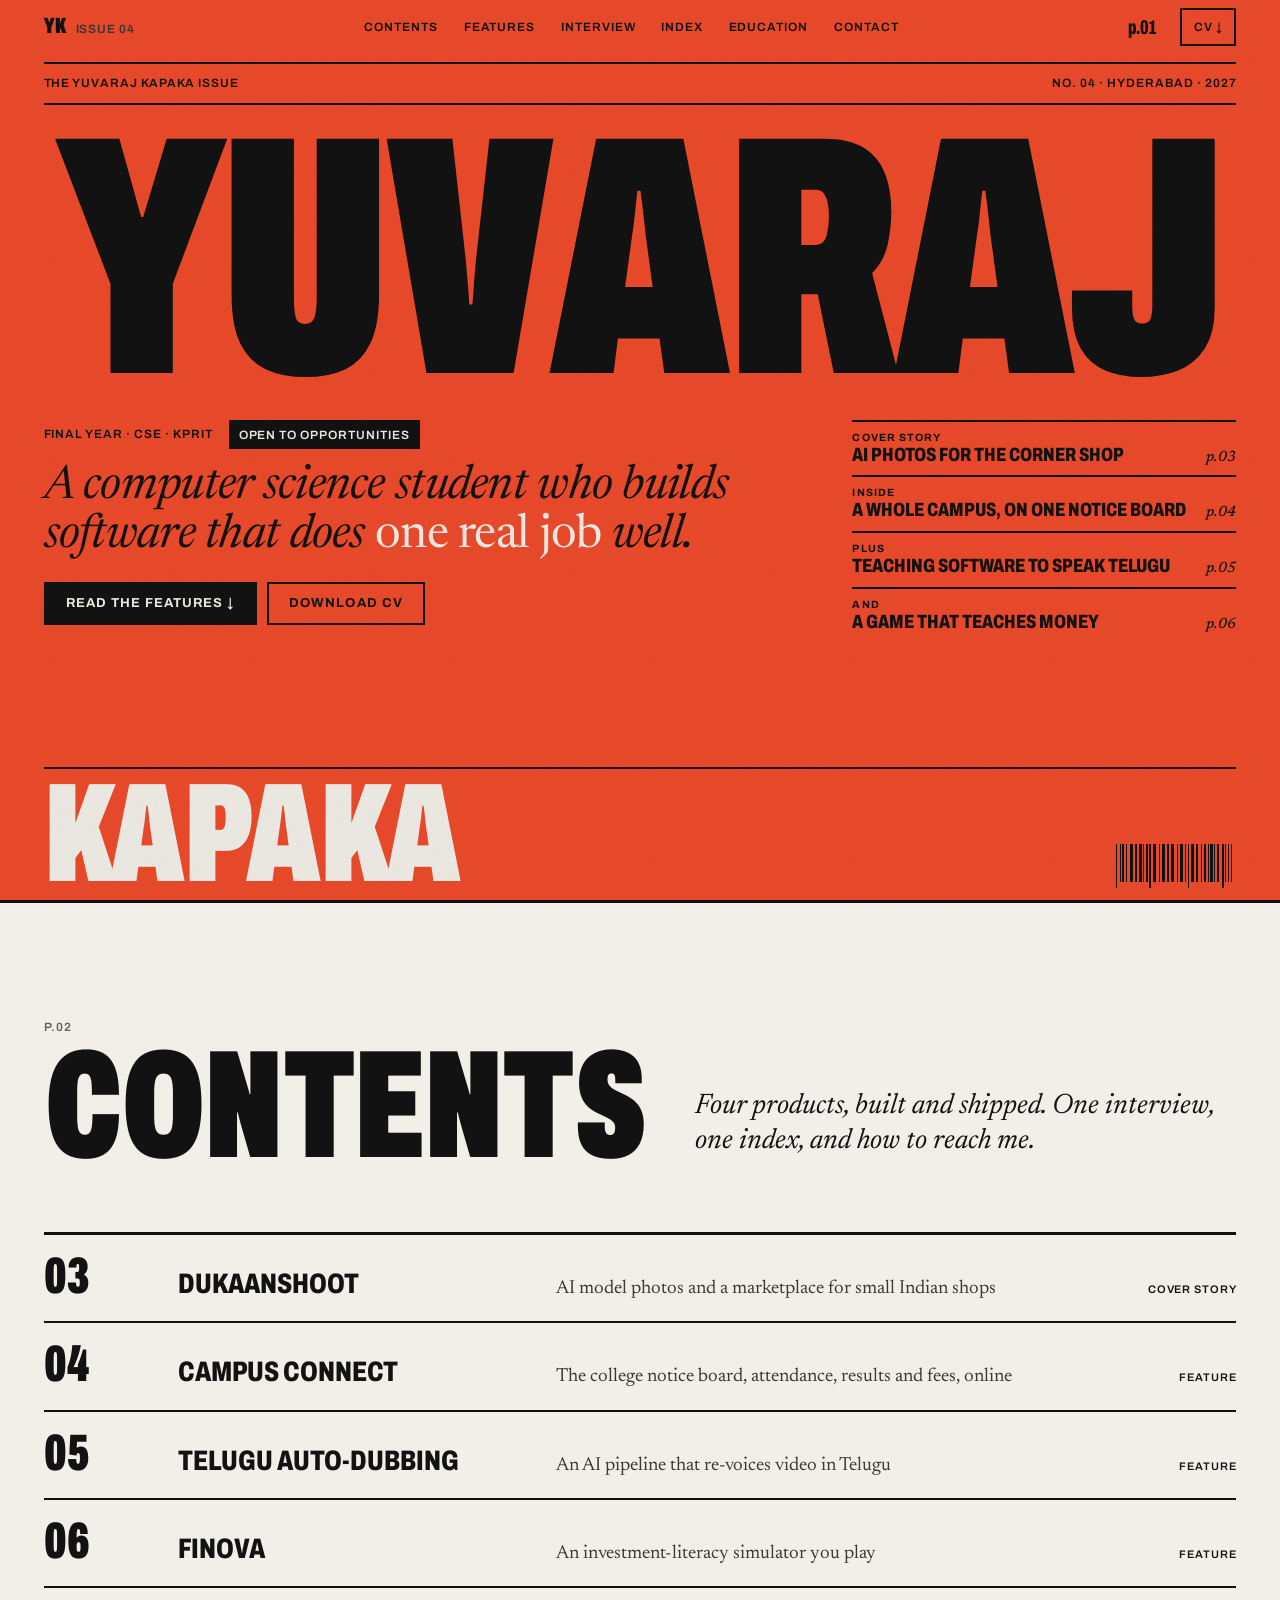
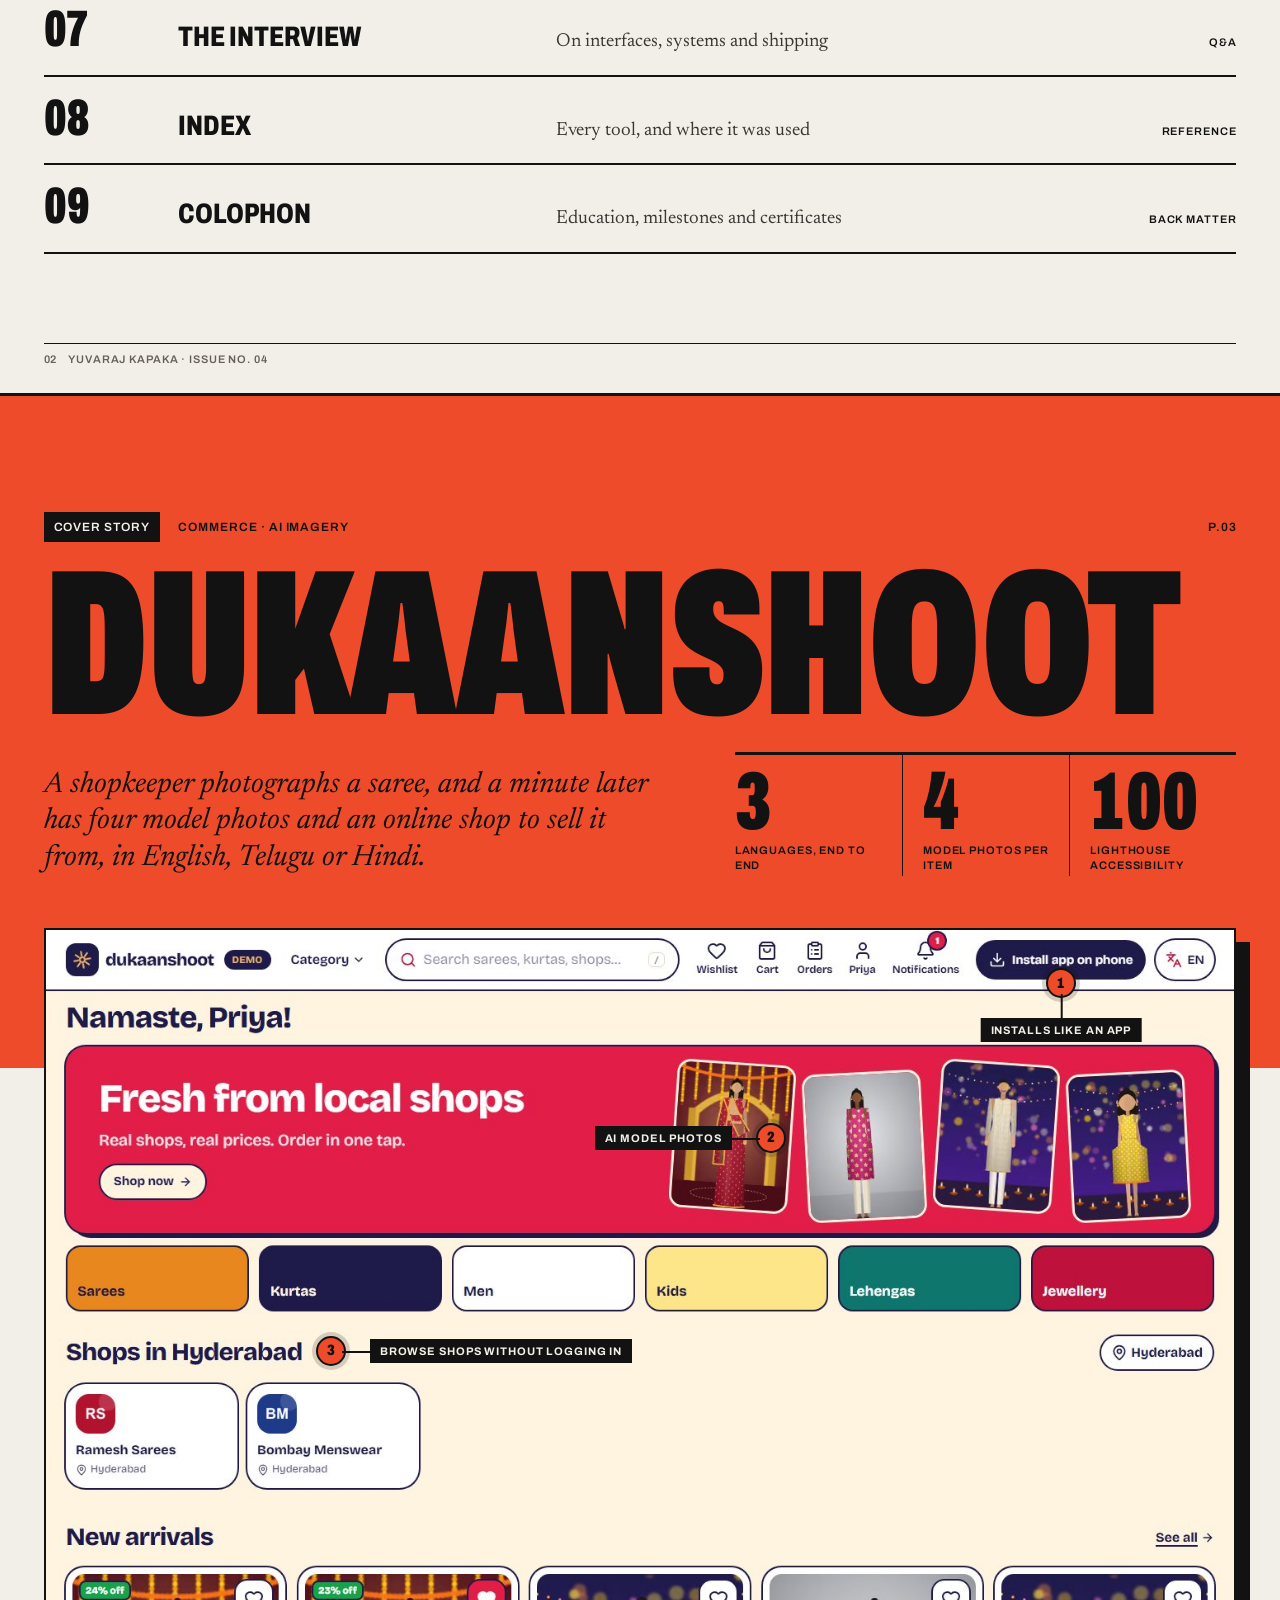
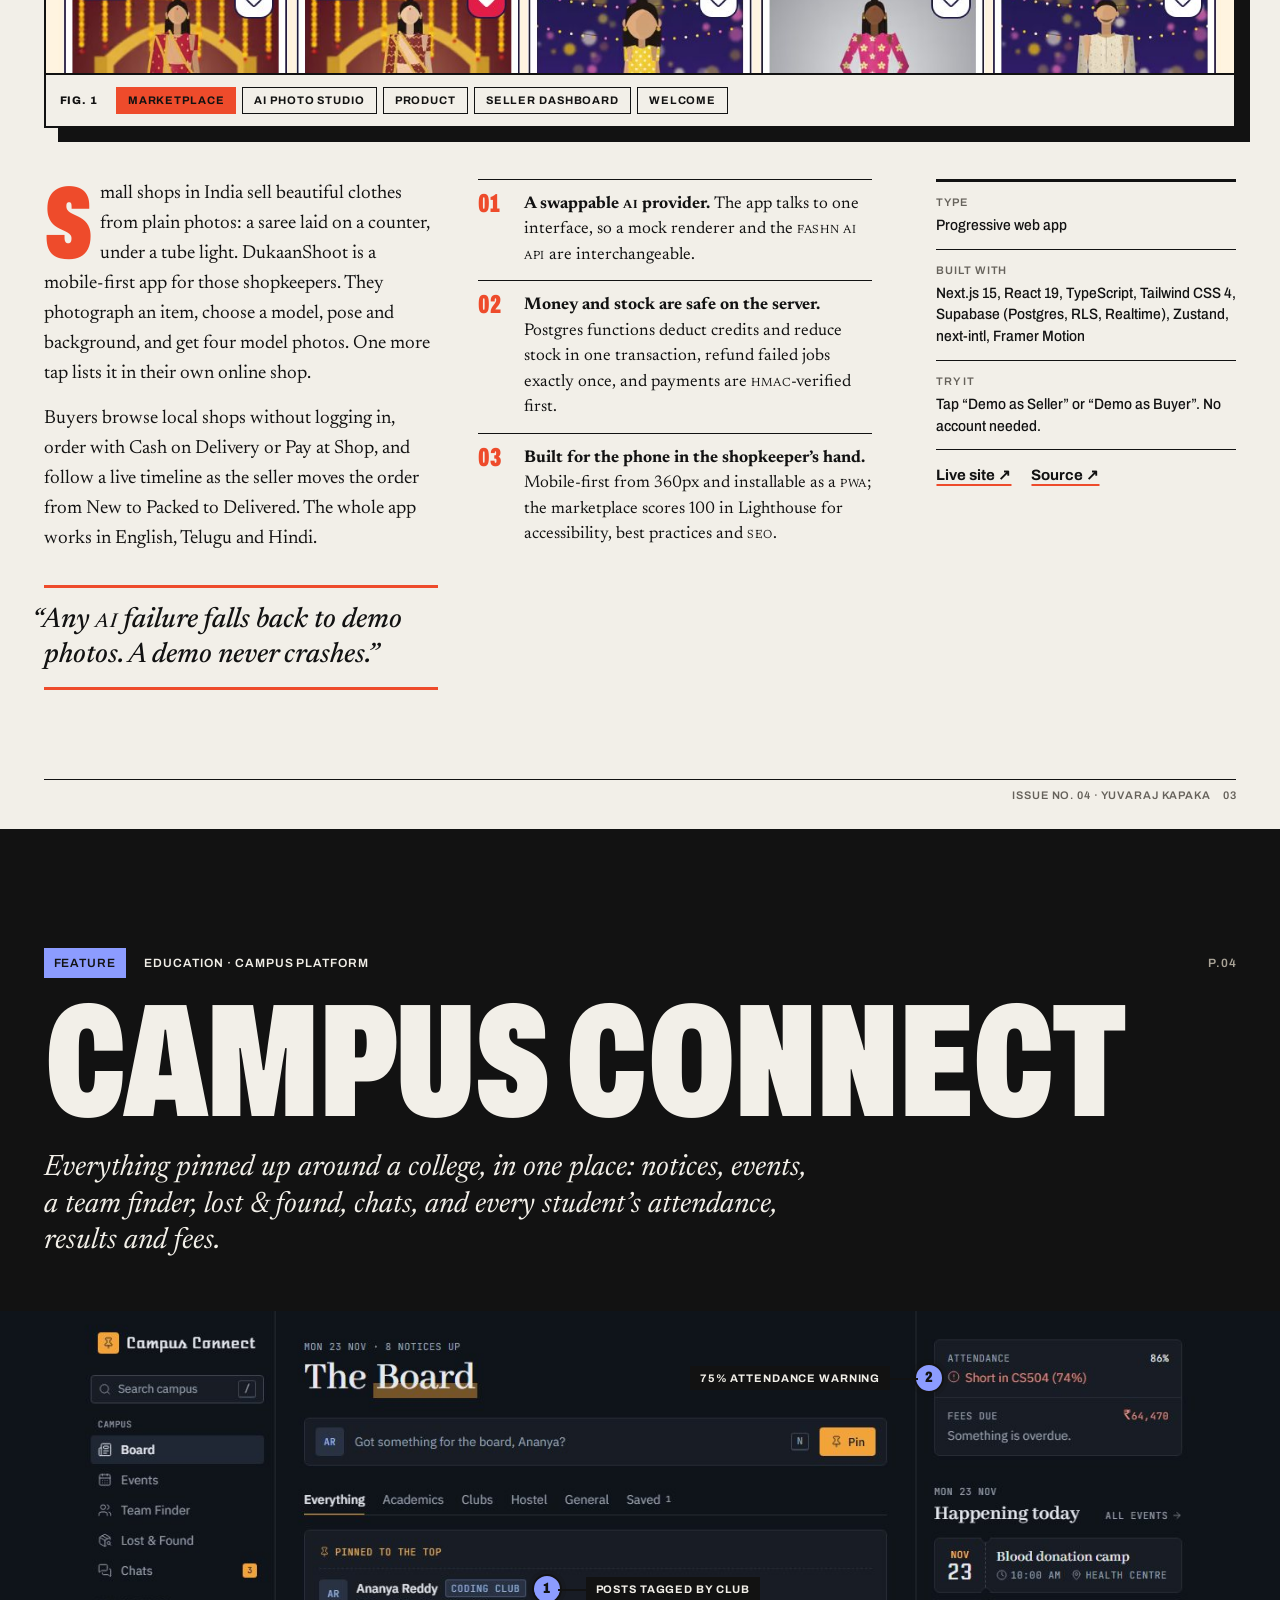
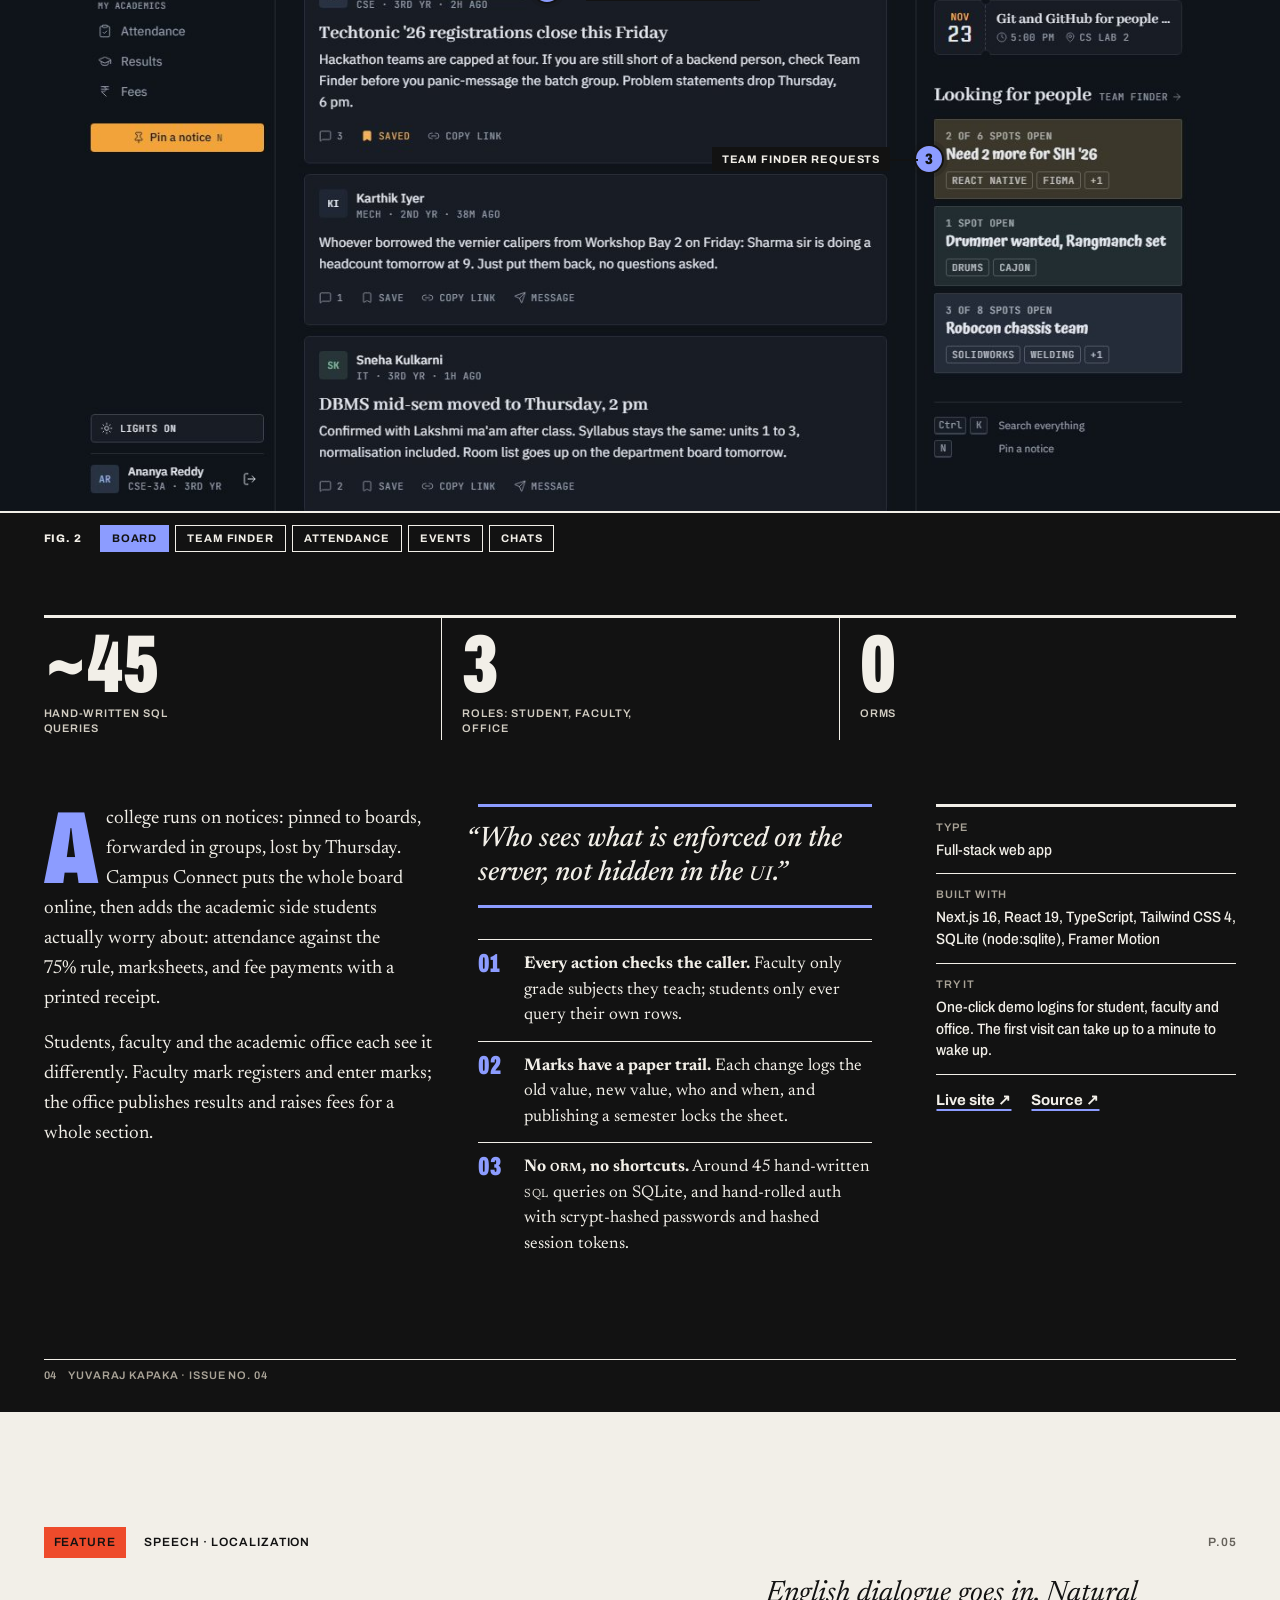
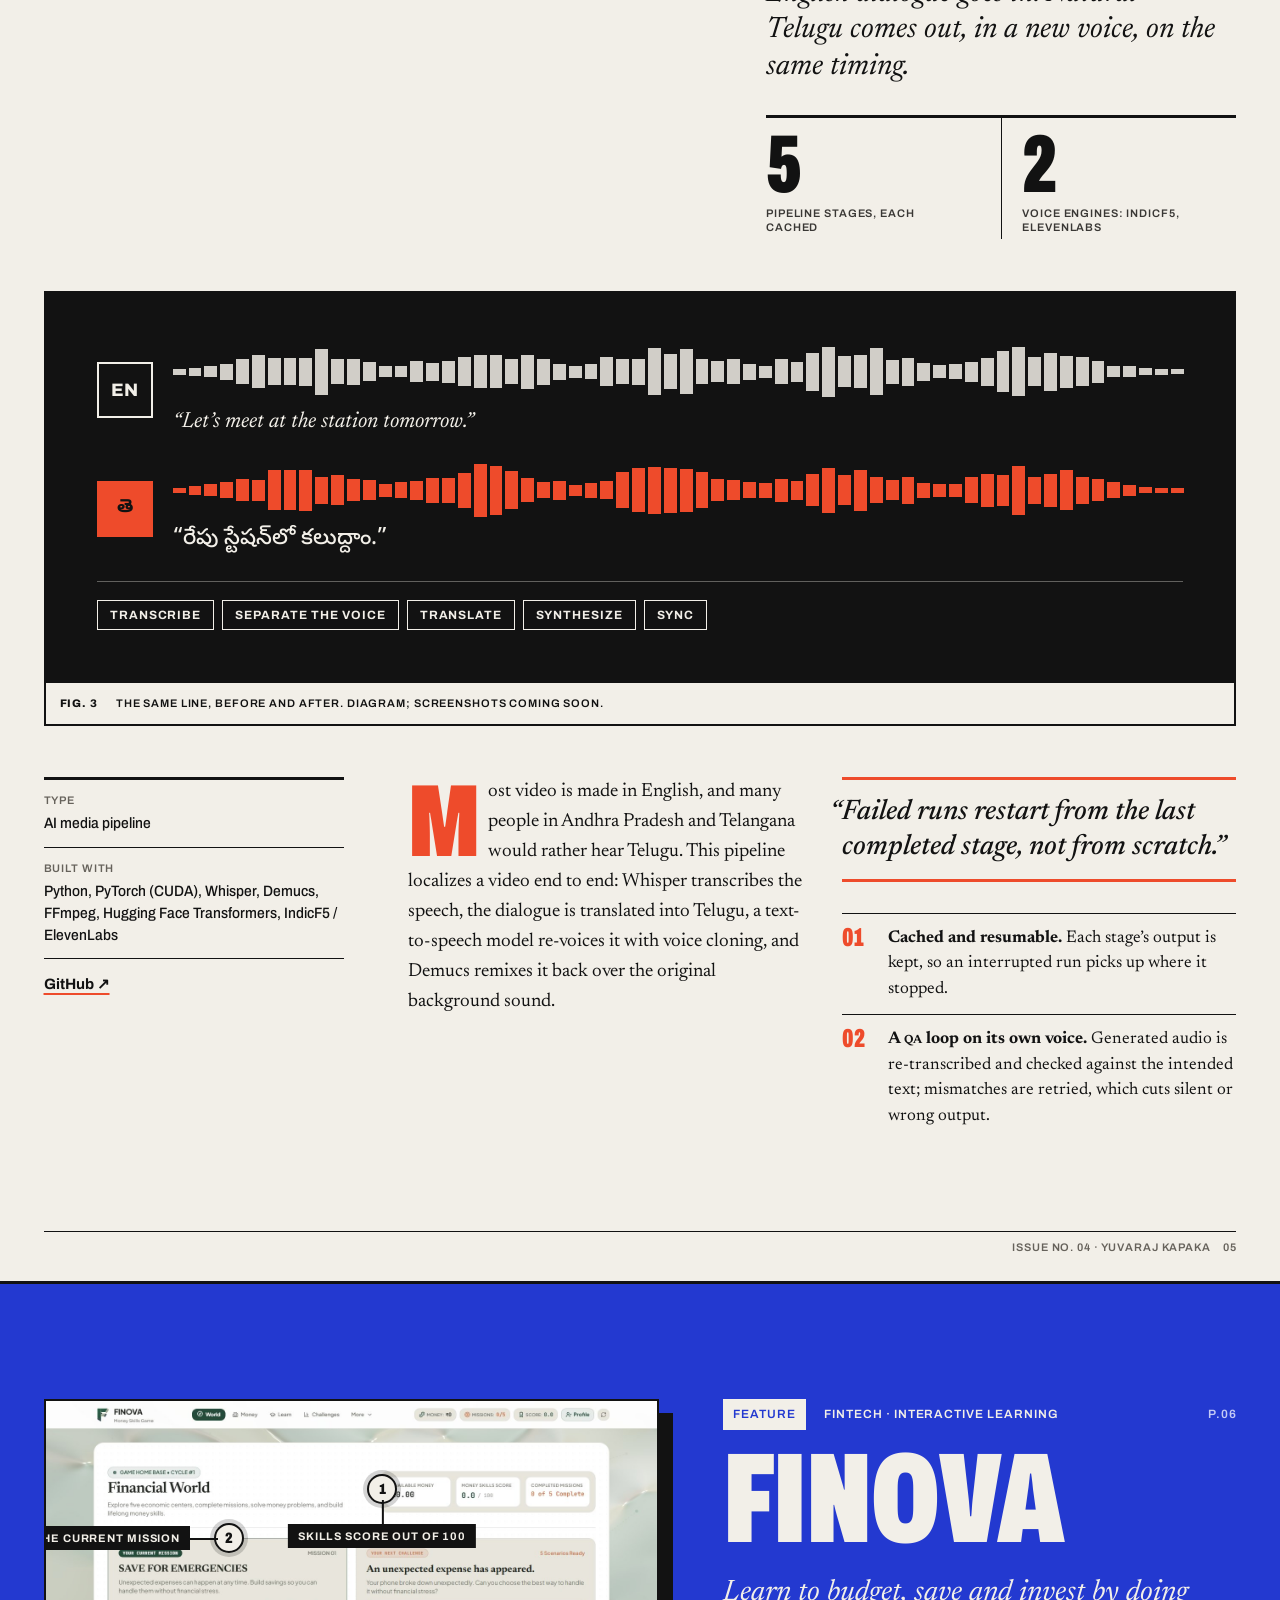
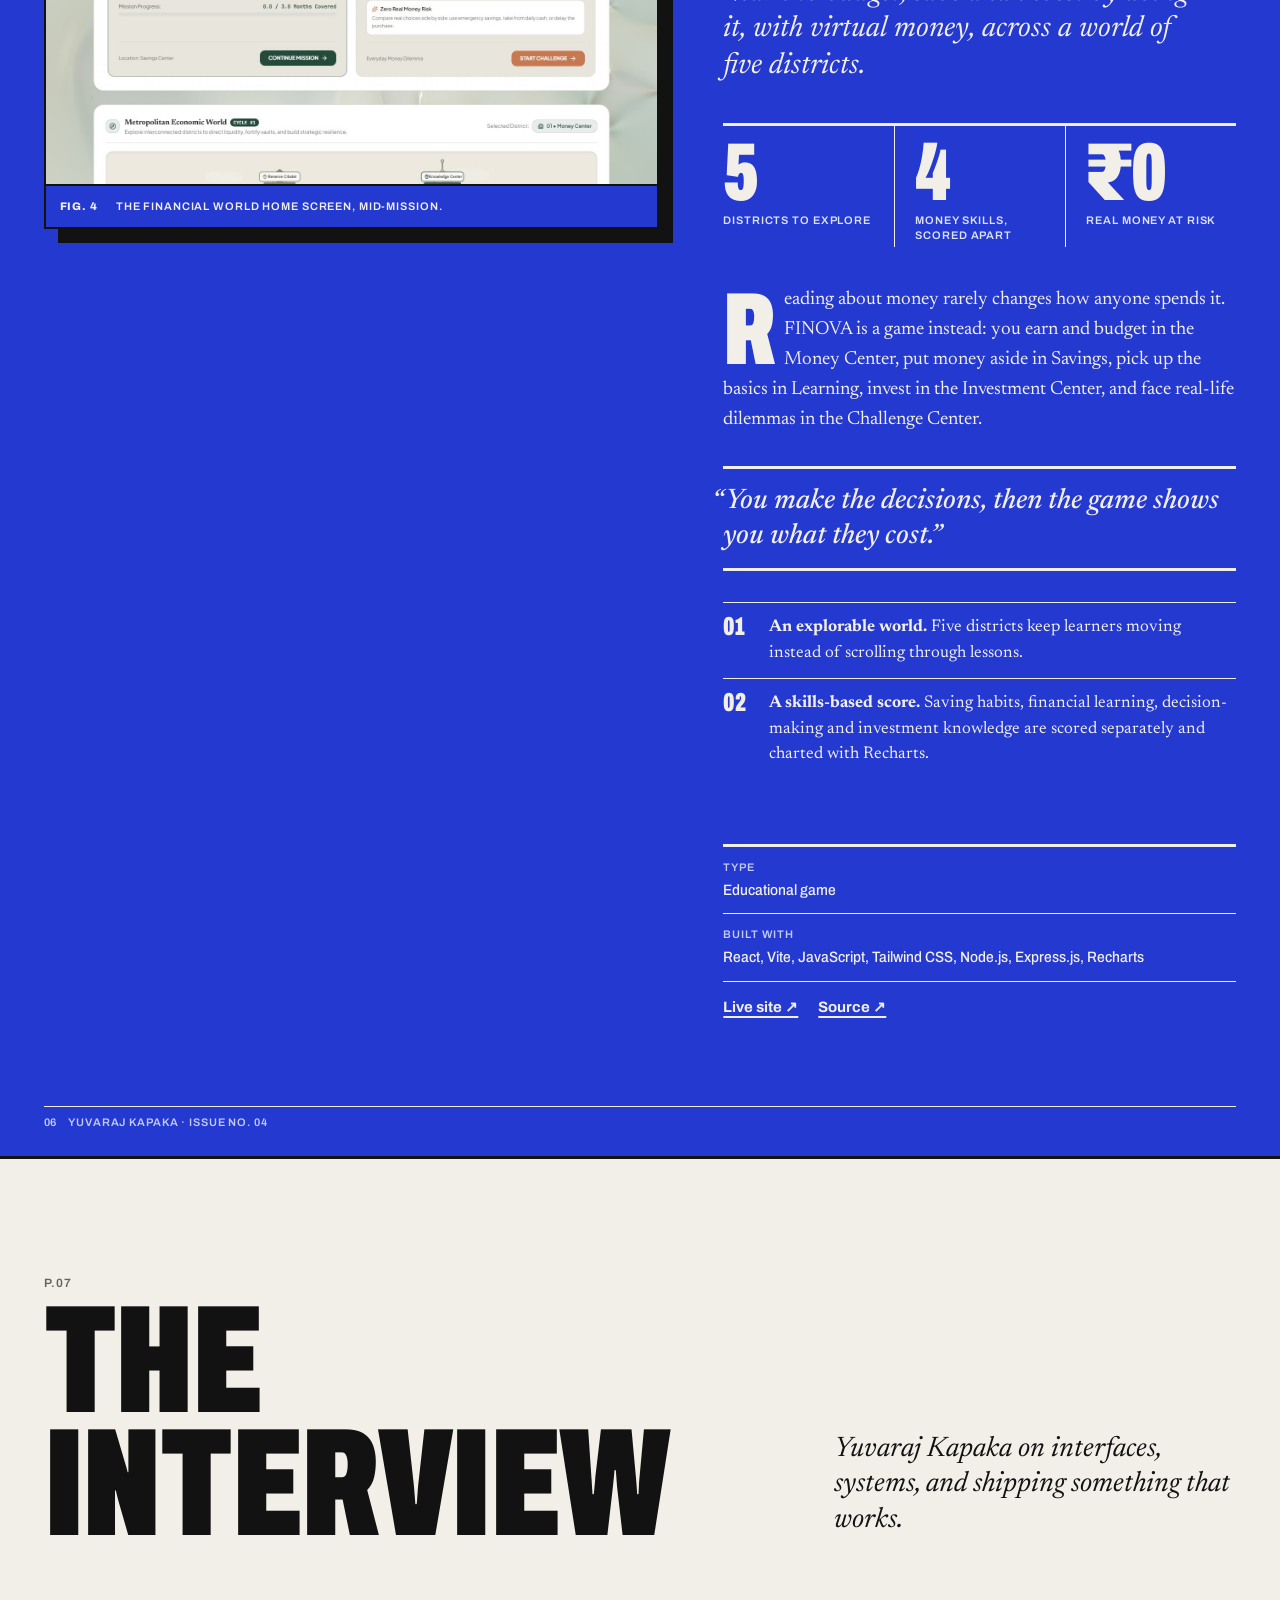
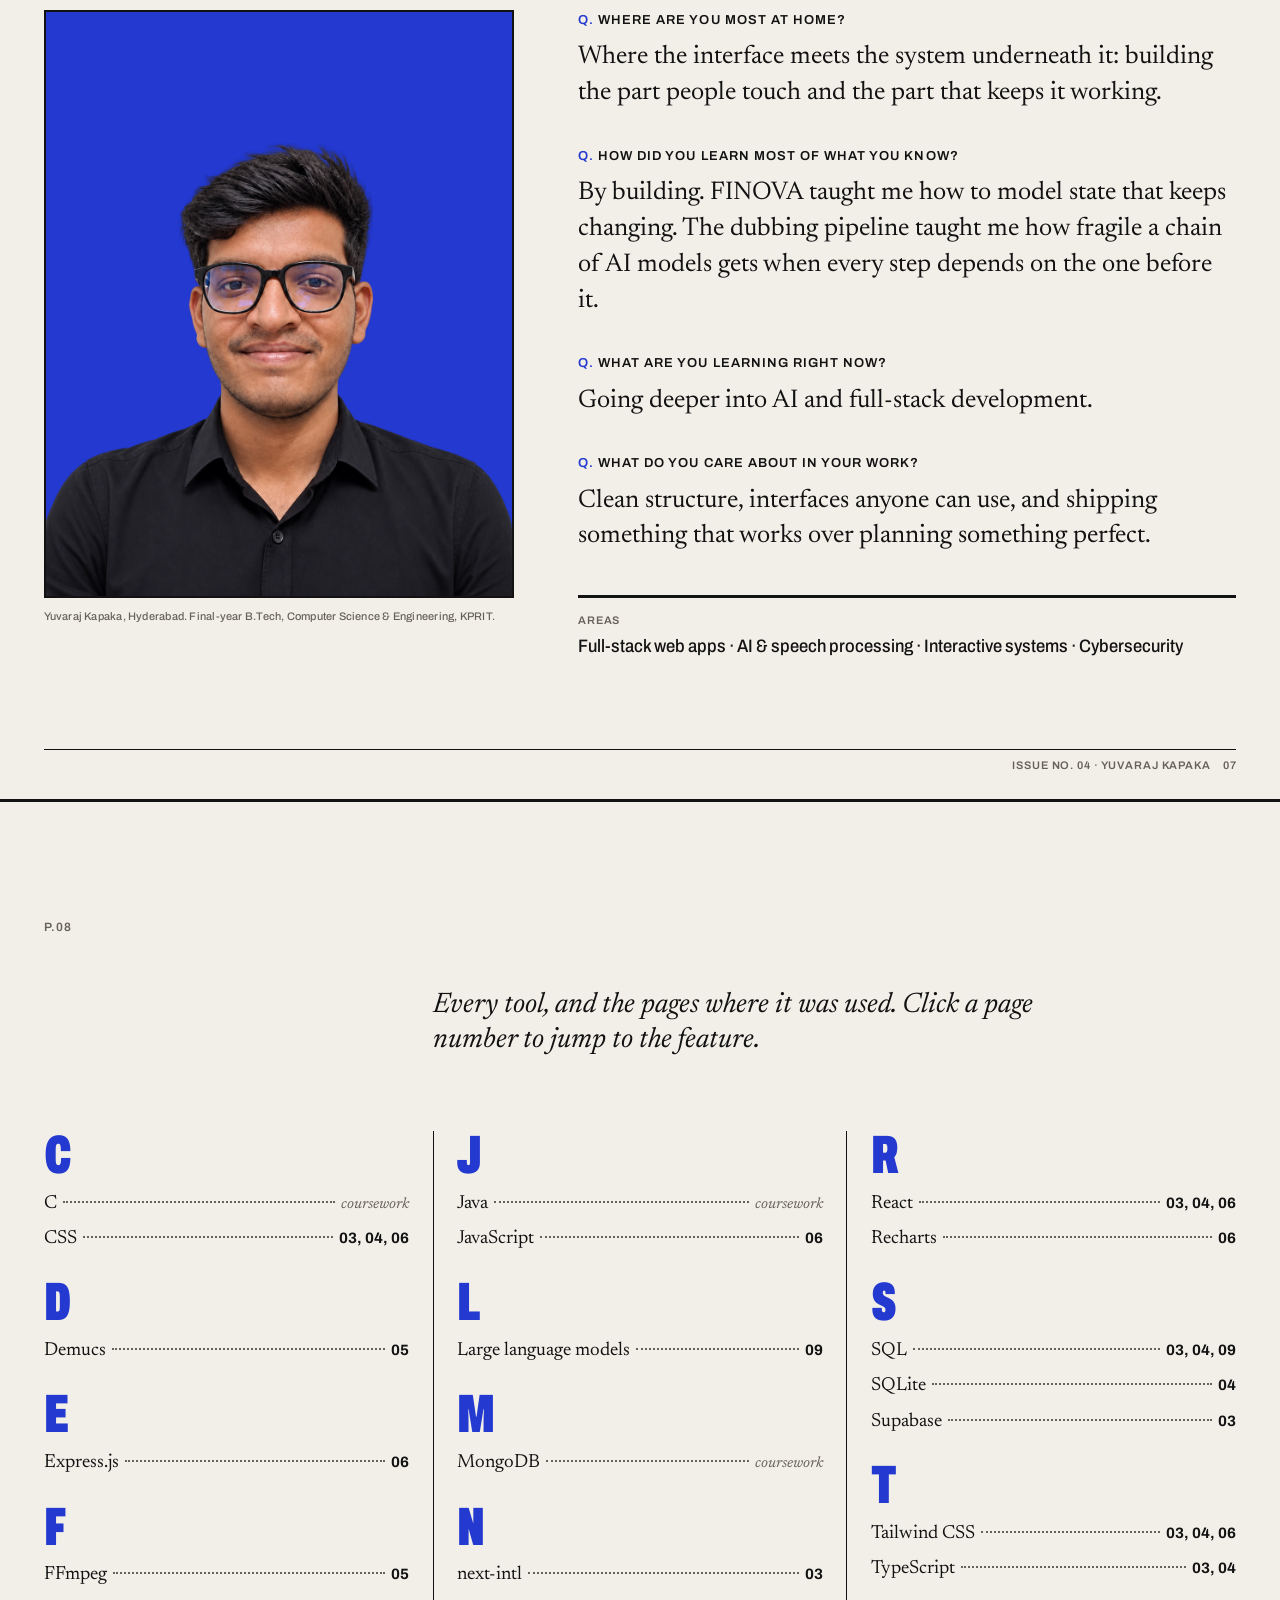
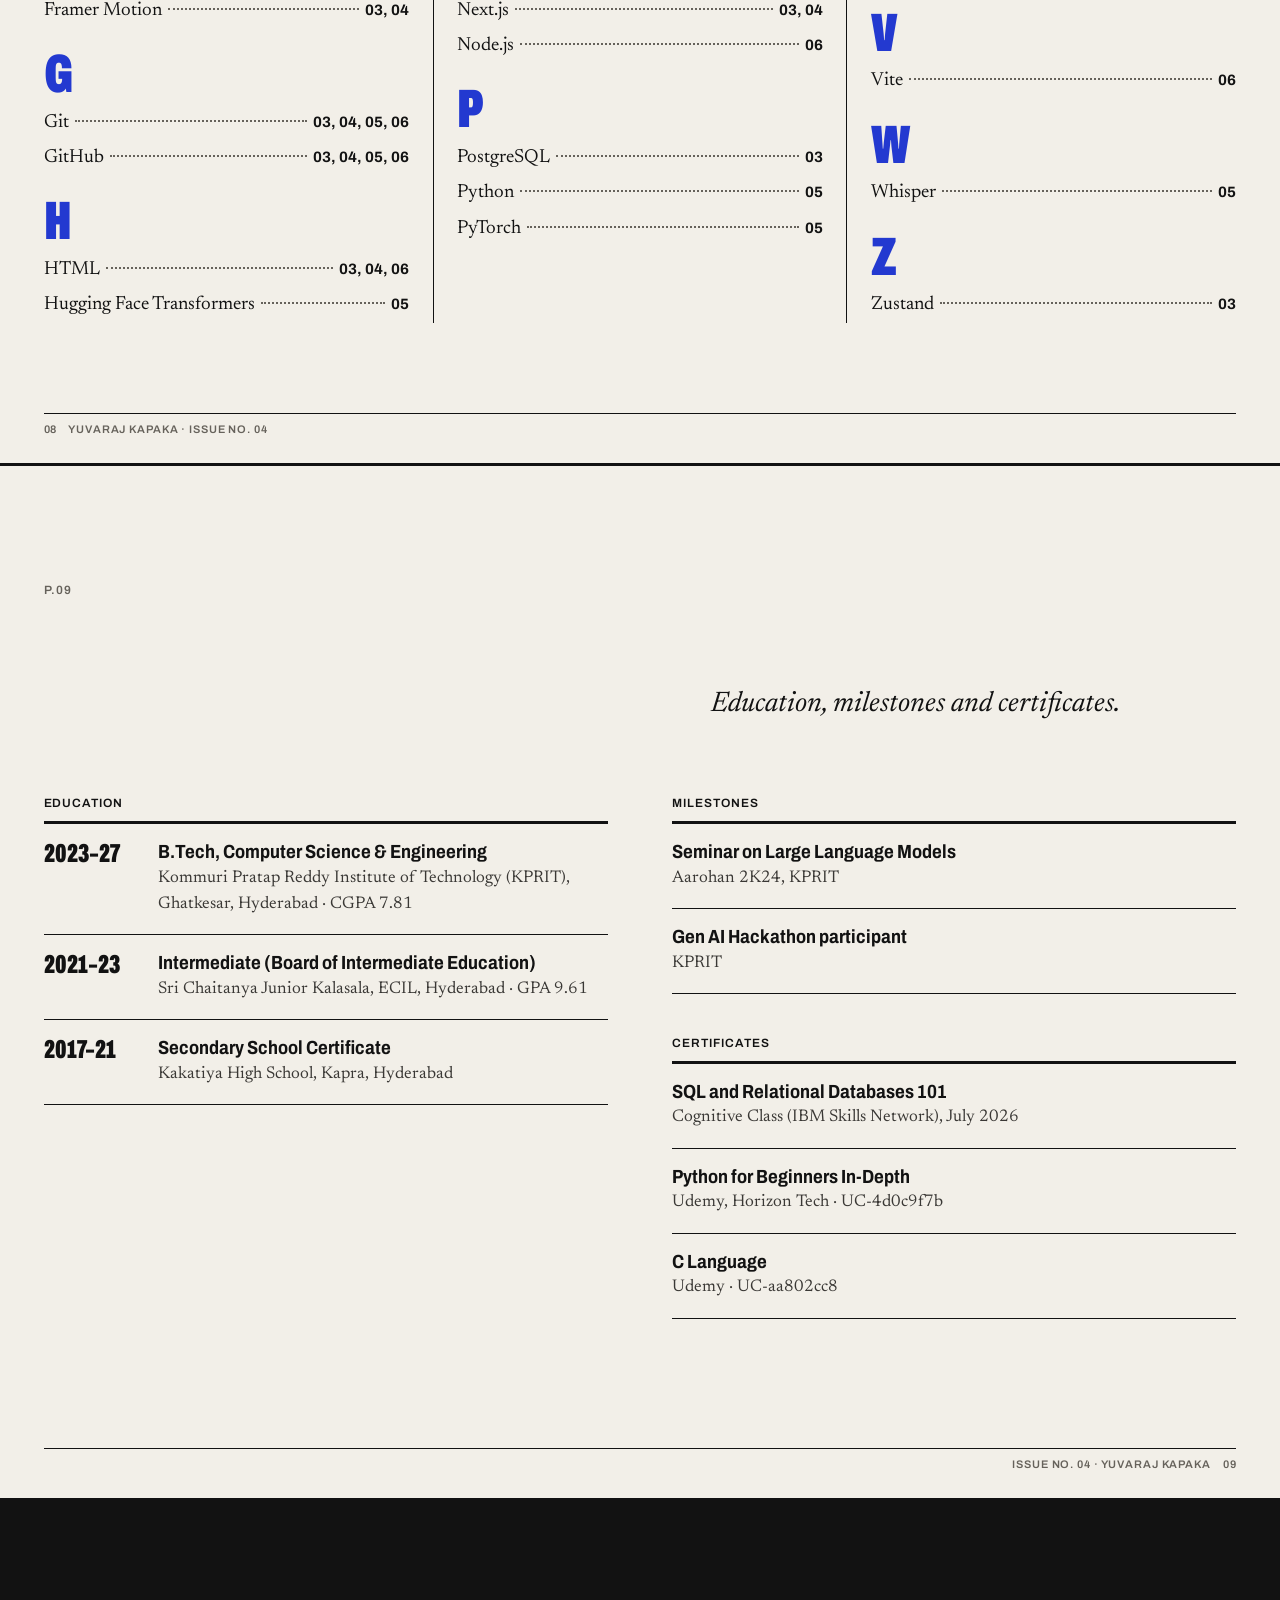
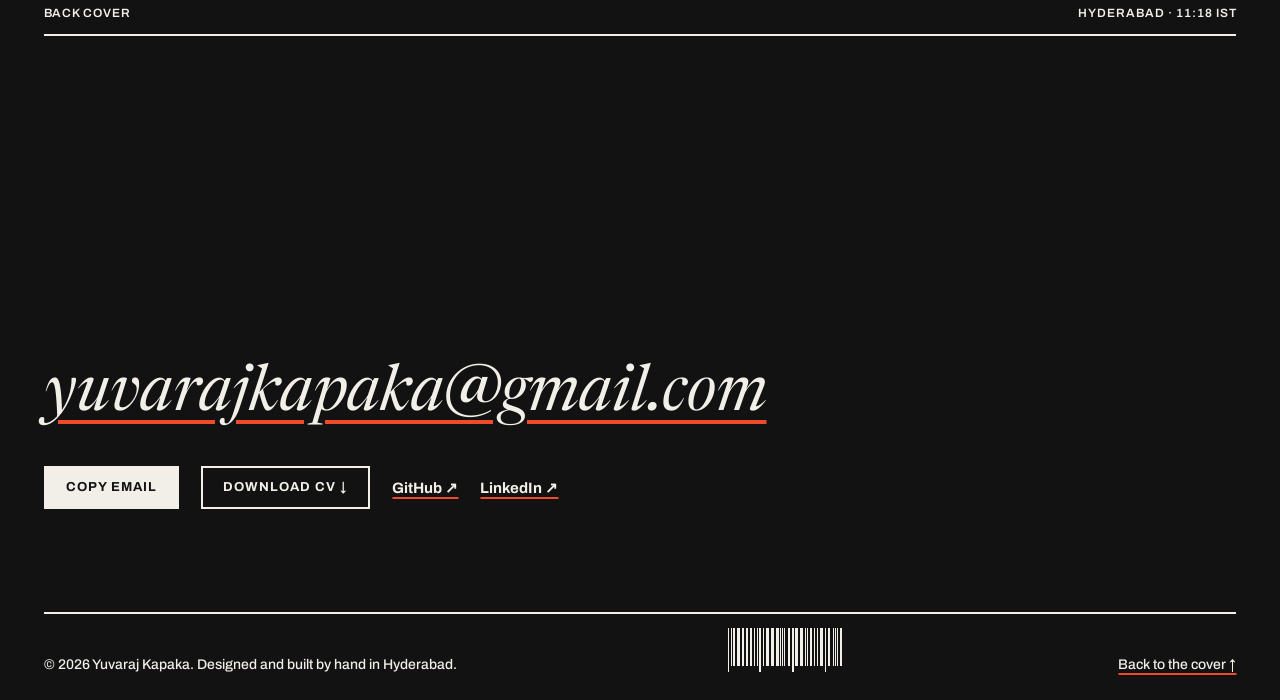
==== commit 19732678: "Redesign portfolio as a printed magazine, Issue 04 - Type-only red cover: YUVARAJ masthead, statemen" ====
--- a/index.html
+++ b/index.html
@@ -3,381 +3,410 @@
 <head>
   <meta charset="UTF-8">
   <meta name="viewport" content="width=device-width, initial-scale=1">
-  <meta name="theme-color" content="#0A1530">
+  <meta name="theme-color" content="#EE4B2B">
   <title>Yuvaraj Kapaka — Software Developer</title>
-  <meta name="description" content="Yuvaraj Kapaka is a computer science student in Hyderabad building a money-skills game, a Telugu video-dubbing pipeline, and a campus ERP.">
+  <meta name="description" content="Yuvaraj Kapaka, a final-year computer science student in Hyderabad. Four shipped products: DukaanShoot, Campus Connect, a Telugu auto-dubbing pipeline and FINOVA.">
+  <link rel="icon" href="assets/favicon.svg" type="image/svg+xml">
+  <link rel="apple-touch-icon" href="assets/apple-touch-icon.png">
+  <meta property="og:type" content="website">
+  <meta property="og:title" content="Yuvaraj Kapaka — The Issue No. 04">
+  <meta property="og:description" content="Final-year CSE student in Hyderabad. Four shipped products: DukaanShoot, Campus Connect, Telugu Auto-Dubbing and FINOVA.">
+  <meta property="og:url" content="https://portfolio-two-drab-0s34tj7ryl.vercel.app/">
+  <meta property="og:image" content="https://portfolio-two-drab-0s34tj7ryl.vercel.app/assets/og.png">
+  <meta property="og:image:width" content="1200">
+  <meta property="og:image:height" content="630">
+  <meta name="twitter:card" content="summary_large_image">
   <link rel="preconnect" href="https://fonts.googleapis.com">
   <link rel="preconnect" href="https://fonts.gstatic.com" crossorigin>
-  <link href="https://fonts.googleapis.com/css2?family=Geist:wght@400;500;600;700&family=Instrument+Serif:ital@0;1&family=Noto+Sans+Telugu:wght@500;700&display=swap" rel="stylesheet">
+  <link href="https://fonts.googleapis.com/css2?family=Archivo:ital,wdth,wght@0,62..125,100..900;1,62..125,100..900&family=Newsreader:ital,opsz,wght@0,6..72,400..700;1,6..72,400..700&family=Noto+Sans+Telugu:wght@500;700&display=swap" rel="stylesheet">
   <link rel="stylesheet" href="portfolio.css">
   <script>document.documentElement.classList.add("js");</script>
   <script src="portfolio.js" defer></script>
 </head>
 <body>
-  <a class="skip-link" href="#main">Skip to content</a>
-
-  <header class="site-header" id="siteHeader">
-    <div class="wrap header-inner">
-      <a class="brand" href="#top" aria-label="Yuvaraj Kapaka, back to top">
-        <svg class="brand-comet" viewBox="0 0 48 32" aria-hidden="true">
-          <defs>
-            <linearGradient id="cometTail" x1="46" y1="2" x2="13" y2="22" gradientUnits="userSpaceOnUse">
-              <stop offset="0" stop-color="#7FD6F2" stop-opacity="0"/>
-              <stop offset=".7" stop-color="#7FD6F2" stop-opacity=".75"/>
-              <stop offset="1" stop-color="#EAF6FF"/>
-            </linearGradient>
-            <radialGradient id="cometGlow"><stop offset="0" stop-color="#7FD6F2" stop-opacity=".9"/><stop offset="1" stop-color="#7FD6F2" stop-opacity="0"/></radialGradient>
-          </defs>
-          <path class="comet-tail-wide" d="M46 2 C 33 6, 22 13, 13 22" stroke="url(#cometTail)" stroke-width="6" stroke-linecap="round" fill="none" opacity=".25"/>
-          <path class="comet-tail" d="M46 2 C 33 6, 22 13, 13 22" stroke="url(#cometTail)" stroke-width="2.2" stroke-linecap="round" fill="none"/>
-          <g class="comet-head"><circle cx="13" cy="22" r="9" fill="url(#cometGlow)"/><circle cx="13" cy="22" r="3.2" fill="#FFFFFF"/></g>
-          <path class="comet-spark" d="M5 9 l1 2.6 2.6 1 -2.6 1 -1 2.6 -1 -2.6 -2.6 -1 2.6 -1z" fill="#EAF6FF"/>
-        </svg>
-        <span class="brand-name" aria-hidden="true"><span class="brand-typed">Yuvaraj Kapaka</span><span class="brand-caret"></span></span>
-      </a>
-      <nav aria-label="Main">
-        <ul class="nav-links">
-          <li><a href="#work">Work</a></li>
-          <li><a href="#about">About</a></li>
-          <li><a href="#skills">Skills</a></li>
-          <li><a href="#education">Education</a></li>
-          <li><a class="nav-cta" href="#contact">Contact</a></li>
-          <li class="nav-bar" aria-hidden="true"></li>
-        </ul>
-      </nav>
-      <button class="menu-btn" id="menuBtn" type="button" aria-expanded="false" aria-controls="mobileMenu"><span>Menu</span><i aria-hidden="true"></i></button>
-    </div>
+  <a class="skip" href="#main">Skip to content</a>
+
+  <!-- Running header, like the top of a magazine page -->
+  <header class="runner" id="runner">
+    <a class="runner-mark" href="#top" aria-label="Yuvaraj Kapaka, back to the cover"><b>YK</b><span>Issue 04</span></a>
+    <nav aria-label="Main">
+      <ul class="runner-nav">
+        <li><a href="#contents">Contents</a></li>
+        <li><a href="#features">Features</a></li>
+        <li><a href="#interview">Interview</a></li>
+        <li><a href="#index">Index</a></li>
+        <li><a href="#colophon">Education</a></li>
+        <li><a href="#back">Contact</a></li>
+      </ul>
+    </nav>
+    <p class="runner-page" aria-hidden="true">p.<span id="pageNo">01</span></p>
+    <a class="runner-cv" href="assets/Yuvaraj-Kapaka-Resume.pdf" download>CV ↓</a>
+    <button class="runner-menu" id="menuBtn" type="button" aria-expanded="false" aria-controls="mobileMenu">Menu</button>
   </header>
 
-  <div class="mobile-menu" id="mobileMenu" hidden>
+  <div class="mmenu" id="mobileMenu" hidden>
     <nav aria-label="Mobile">
       <ol>
-        <li><a href="#work"><small>01</small>Work</a></li>
-        <li><a href="#about"><small>02</small>About</a></li>
-        <li><a href="#skills"><small>03</small>Skills</a></li>
-        <li><a href="#education"><small>04</small>Education</a></li>
-        <li><a href="#contact"><small>05</small>Contact</a></li>
+        <li><a href="#contents"><span>01</span>Contents</a></li>
+        <li><a href="#features"><span>02</span>Features</a></li>
+        <li><a href="#interview"><span>03</span>Interview</a></li>
+        <li><a href="#index"><span>04</span>Index</a></li>
+        <li><a href="#colophon"><span>05</span>Education</a></li>
+        <li><a href="#back"><span>06</span>Contact</a></li>
       </ol>
-      <p class="mobile-menu-foot"><a class="btn btn-solid" href="assets/Yuvaraj-Kapaka-Resume.pdf" download>Download CV <span aria-hidden="true">↓</span></a><a class="link" href="mailto:yuvarajkapaka@gmail.com">yuvarajkapaka@gmail.com</a></p>
+      <a class="btn btn-ink" href="assets/Yuvaraj-Kapaka-Resume.pdf" download>Download CV ↓</a>
     </nav>
   </div>
 
+  <main id="main">
+
+    <!-- ============ COVER ============ -->
+    <section class="cover" id="top" data-page="01" aria-labelledby="coverName">
+      <div class="cover-top">
+        <span>The Yuvaraj Kapaka Issue</span>
+        <span>No. 04 · Hyderabad · 2027</span>
+      </div>
+
+      <h1 class="masthead" id="coverName" aria-label="Yuvaraj Kapaka">
+        <span class="mh-row" aria-hidden="true"><span class="mh">YUVARAJ</span></span>
+      </h1>
+
+      <div class="coverlines">
+        <div class="cl cl-left">
+          <p class="cl-kicker"><span>Final year · CSE · KPRIT</span><span class="cl-open">Open to opportunities</span></p>
+          <p class="cl-statement">A computer science student who builds software that does <em>one real job</em> well.</p>
+          <div class="cover-actions">
+            <a class="btn btn-ink" href="#features">Read the features ↓</a>
+            <a class="btn btn-line" href="assets/Yuvaraj-Kapaka-Resume.pdf" download>Download CV</a>
+          </div>
+        </div>
+        <div class="cl cl-right">
+          <a class="cl-story" href="#f1"><b>Cover story</b>AI photos for the corner shop <i>p.03</i></a>
+          <a class="cl-story" href="#f2"><b>Inside</b>A whole campus, on one notice board <i>p.04</i></a>
+          <a class="cl-story" href="#f3"><b>Plus</b>Teaching software to speak Telugu <i>p.05</i></a>
+          <a class="cl-story" href="#f4"><b>And</b>A game that teaches money <i>p.06</i></a>
+        </div>
+      </div>
+
+      <div class="cover-foot">
+        <p class="surname" aria-hidden="true">KAPAKA</p>
+        <svg class="barcode" viewBox="0 0 120 44" aria-hidden="true"></svg>
+      </div>
+    </section>
+
+    <!-- ============ CONTENTS ============ -->
+    <section class="page contents" id="contents" data-page="02" aria-labelledby="contentsTitle">
+      <div class="page-head">
+        <p class="folio">p.02</p>
+        <h2 id="contentsTitle" class="reveal-title">Contents</h2>
+        <p class="standfirst">Four products, built and shipped. One interview, one index, and how to reach me.</p>
+      </div>
+      <ol class="toc">
+        <li><a href="#f1"><span class="toc-n">03</span><span class="toc-t">DukaanShoot</span><span class="toc-d">AI model photos and a marketplace for small Indian shops</span><span class="toc-tag">Cover story</span></a></li>
+        <li><a href="#f2"><span class="toc-n">04</span><span class="toc-t">Campus Connect</span><span class="toc-d">The college notice board, attendance, results and fees, online</span><span class="toc-tag">Feature</span></a></li>
+        <li><a href="#f3"><span class="toc-n">05</span><span class="toc-t">Telugu Auto-Dubbing</span><span class="toc-d">An AI pipeline that re-voices video in Telugu</span><span class="toc-tag">Feature</span></a></li>
+        <li><a href="#f4"><span class="toc-n">06</span><span class="toc-t">FINOVA</span><span class="toc-d">An investment-literacy simulator you play</span><span class="toc-tag">Feature</span></a></li>
+        <li><a href="#interview"><span class="toc-n">07</span><span class="toc-t">The interview</span><span class="toc-d">On interfaces, systems and shipping</span><span class="toc-tag">Q&amp;A</span></a></li>
+        <li><a href="#index"><span class="toc-n">08</span><span class="toc-t">Index</span><span class="toc-d">Every tool, and where it was used</span><span class="toc-tag">Reference</span></a></li>
+        <li><a href="#colophon"><span class="toc-n">09</span><span class="toc-t">Colophon</span><span class="toc-d">Education, milestones and certificates</span><span class="toc-tag">Back matter</span></a></li>
+      </ol>
+    </section>
+
+    <!-- ============ FEATURES ============ -->
+    <div id="features">
+
+      <!-- f1 · Cover story: red opener, screenshot overlaps the band -->
+      <article class="feature v-opener" id="f1" data-page="03" aria-labelledby="f1t">
+        <header class="f-head">
+          <p class="f-kicker"><span>Cover story</span><span>Commerce · AI imagery</span><span class="folio">p.03</span></p>
+          <h3 class="f-title reveal-title" id="f1t">DukaanShoot</h3>
+          <div class="f-deck">
+            <p class="f-standfirst">A shopkeeper photographs a saree, and a minute later has four model photos and an online shop to sell it from, in English, Telugu or Hindi.</p>
+            <dl class="f-stats" aria-label="By the numbers">
+              <div><dt>Languages, end to end</dt><dd>3</dd></div>
+              <div><dt>Model photos per item</dt><dd>4</dd></div>
+              <div><dt>Lighthouse accessibility</dt><dd>100</dd></div>
+            </dl>
+          </div>
+        </header>
+        <figure class="f-fig shot-gallery" data-href="https://dukaanshoot.vercel.app">
+          <div class="shot-stage">
+            <img src="assets/projects/dukaan-market.jpg" alt="DukaanShoot buyer marketplace: local shops, categories and new arrivals" width="1440" height="900" loading="lazy" data-shot="market">
+            <img src="assets/projects/dukaan-studio.jpg" alt="DukaanShoot AI photo studio: upload the item, choose model, pose and background, get four photos" width="1440" height="900" loading="lazy" data-shot="studio" hidden>
+            <img src="assets/projects/dukaan-product.jpg" alt="DukaanShoot product page with AI model photos, price and Add to Cart" width="1440" height="900" loading="lazy" data-shot="product" hidden>
+            <img src="assets/projects/dukaan-seller.jpg" alt="DukaanShoot seller dashboard: new orders, views and WhatsApp clicks" width="1440" height="900" loading="lazy" data-shot="seller" hidden>
+            <img src="assets/projects/dukaan-welcome.jpg" alt="DukaanShoot welcome screen: choose English, Telugu or Hindi" width="1440" height="900" loading="lazy" data-shot="welcome" hidden>
+            <ol class="callouts" data-shot="market" aria-label="Annotations">
+              <li style="--x:85.4%;--y:7.2%" data-side="b"><span>Installs like an app</span></li>
+              <li style="--x:61%;--y:28%" data-side="l"><span>AI model photos</span></li>
+              <li style="--x:24%;--y:56.7%" data-side="r"><span>Browse shops without logging in</span></li>
+            </ol>
+            <ol class="callouts" data-shot="studio" aria-label="Annotations" hidden>
+              <li style="--x:24%;--y:24%" data-side="r"><span>The shopkeeper’s own photo</span></li>
+              <li style="--x:61%;--y:40%" data-side="r"><span>Model, pose, background</span></li>
+              <li style="--x:71.5%;--y:7.6%" data-side="l"><span>Credits, deducted on the server</span></li>
+            </ol>
+            <ol class="callouts" data-shot="product" aria-label="Annotations" hidden>
+              <li style="--x:18%;--y:17.8%" data-side="l"><span>Photos, before / after</span></li>
+              <li style="--x:88.4%;--y:58.6%" data-side="b"><span>Order on WhatsApp</span></li>
+              <li style="--x:54%;--y:89.8%" data-side="l"><span>Cash on delivery</span></li>
+            </ol>
+            <ol class="callouts" data-shot="seller" aria-label="Annotations" hidden>
+              <li style="--x:56%;--y:15.6%" data-side="b"><span>New orders arrive live</span></li>
+              <li style="--x:91.5%;--y:21%" data-side="b"><span>WhatsApp clicks counted</span></li>
+              <li style="--x:90%;--y:67%" data-side="l"><span>Their own shop link</span></li>
+            </ol>
+          </div>
+          <figcaption><span>Fig. 1</span><span class="shot-tabs" role="group" aria-label="DukaanShoot screens"><button type="button" data-shot="market" aria-pressed="true">Marketplace</button><button type="button" data-shot="studio" aria-pressed="false">AI photo studio</button><button type="button" data-shot="product" aria-pressed="false">Product</button><button type="button" data-shot="seller" aria-pressed="false">Seller dashboard</button><button type="button" data-shot="welcome" aria-pressed="false">Welcome</button></span></figcaption>
+        </figure>
+        <div class="f-body">
+          <div class="f-text">
+            <p class="dropcap">Small shops in India sell beautiful clothes from plain photos: a saree laid on a counter, under a tube light. DukaanShoot is a mobile-first app for those shopkeepers. They photograph an item, choose a model, pose and background, and get four model photos. One more tap lists it in their own online shop.</p>
+            <p>Buyers browse local shops without logging in, order with Cash on Delivery or Pay at Shop, and follow a live timeline as the seller moves the order from New to Packed to Delivered. The whole app works in English, Telugu and Hindi.</p>
+            <blockquote class="pull">“Any <span class="sc">AI</span> failure falls back to demo photos. A demo never crashes.”</blockquote>
+            <ol class="notes">
+              <li><b>A swappable <span class="sc">AI</span> provider.</b> The app talks to one interface, so a mock renderer and the <span class="sc">FASHN</span> <span class="sc">AI</span> <span class="sc">API</span> are interchangeable.</li>
+              <li><b>Money and stock are safe on the server.</b> Postgres functions deduct credits and reduce stock in one transaction, refund failed jobs exactly once, and payments are <span class="sc">HMAC</span>-verified first.</li>
+              <li><b>Built for the phone in the shopkeeper’s hand.</b> Mobile-first from 360px and installable as a <span class="sc">PWA</span>; the marketplace scores 100 in Lighthouse for accessibility, best practices and <span class="sc">SEO</span>.</li>
+            </ol>
+          </div>
+          <aside class="f-meta">
+            <dl>
+              <div><dt>Type</dt><dd>Progressive web app</dd></div>
+              <div><dt>Built with</dt><dd>Next.js 15, React 19, TypeScript, Tailwind CSS 4, Supabase (Postgres, RLS, Realtime), Zustand, next-intl, Framer Motion</dd></div>
+              <div><dt>Try it</dt><dd>Tap “Demo as Seller” or “Demo as Buyer”. No account needed.</dd></div>
+            </dl>
+            <p class="f-links"><a class="link" href="https://dukaanshoot.vercel.app" target="_blank" rel="noopener noreferrer">Live site ↗</a><a class="link" href="https://github.com/yuvarajkapaka/DUKAANSHOOT" target="_blank" rel="noopener noreferrer">Source ↗</a></p>
+          </aside>
+        </div>
+      </article>
+
+      <!-- f2 · Black page, screenshot runs edge to edge -->
+      <article class="feature v-ink" id="f2" data-page="04" aria-labelledby="f2t">
+        <header class="f-head">
+          <p class="f-kicker"><span>Feature</span><span>Education · Campus platform</span><span class="folio">p.04</span></p>
+          <h3 class="f-title reveal-title" id="f2t">Campus Connect</h3>
+          <p class="f-standfirst">Everything pinned up around a college, in one place: notices, events, a team finder, lost &amp; found, chats, and every student’s attendance, results and fees.</p>
+        </header>
+        <figure class="f-fig shot-gallery" data-href="https://campus-connect-9mv5.onrender.com">
+          <div class="shot-stage">
+            <img src="assets/projects/campus-board.jpg" alt="Campus Connect board: pinned notices, today's events and team requests" width="1440" height="900" loading="lazy" data-shot="board">
+            <img src="assets/projects/campus-team.jpg" alt="Campus Connect Team Finder: requests for hackathon and club teammates" width="1440" height="900" loading="lazy" data-shot="team" hidden>
+            <img src="assets/projects/campus-attendance.jpg" alt="Campus Connect attendance: per-subject attendance and classes you can still miss" width="1440" height="900" loading="lazy" data-shot="attendance" hidden>
+            <img src="assets/projects/campus-events.jpg" alt="Campus Connect events with RSVPs" width="1440" height="900" loading="lazy" data-shot="events" hidden>
+            <img src="assets/projects/campus-chats.jpg" alt="Campus Connect direct messages between students" width="1440" height="900" loading="lazy" data-shot="chats" hidden>
+            <ol class="callouts" data-shot="board" aria-label="Annotations">
+              <li style="--x:42.7%;--y:34.7%" data-side="r"><span>Posts tagged by club</span></li>
+              <li style="--x:72.6%;--y:8.3%" data-side="l"><span>75% attendance warning</span></li>
+              <li style="--x:72.6%;--y:56%" data-side="l"><span>Team Finder requests</span></li>
+            </ol>
+            <ol class="callouts" data-shot="attendance" aria-label="Annotations" hidden>
+              <li style="--x:57.4%;--y:40.8%" data-side="r"><span>The 75% line</span></li>
+              <li style="--x:66%;--y:19%" data-side="b"><span>Subjects below 75%</span></li>
+            </ol>
+          </div>
+          <figcaption><span>Fig. 2</span><span class="shot-tabs" role="group" aria-label="Campus Connect screens"><button type="button" data-shot="board" aria-pressed="true">Board</button><button type="button" data-shot="team" aria-pressed="false">Team Finder</button><button type="button" data-shot="attendance" aria-pressed="false">Attendance</button><button type="button" data-shot="events" aria-pressed="false">Events</button><button type="button" data-shot="chats" aria-pressed="false">Chats</button></span></figcaption>
+        </figure>
+        <dl class="f-stats" aria-label="By the numbers">
+          <div><dt>Hand-written SQL queries</dt><dd>~45</dd></div>
+          <div><dt>Roles: student, faculty, office</dt><dd>3</dd></div>
+          <div><dt>ORMs</dt><dd>0</dd></div>
+        </dl>
+        <div class="f-body">
+          <div class="f-text">
+            <p class="dropcap">A college runs on notices: pinned to boards, forwarded in groups, lost by Thursday. Campus Connect puts the whole board online, then adds the academic side students actually worry about: attendance against the 75% rule, marksheets, and fee payments with a printed receipt.</p>
+            <p>Students, faculty and the academic office each see it differently. Faculty mark registers and enter marks; the office publishes results and raises fees for a whole section.</p>
+            <blockquote class="pull">“Who sees what is enforced on the server, not hidden in the <span class="sc">UI</span>.”</blockquote>
+            <ol class="notes">
+              <li><b>Every action checks the caller.</b> Faculty only grade subjects they teach; students only ever query their own rows.</li>
+              <li><b>Marks have a paper trail.</b> Each change logs the old value, new value, who and when, and publishing a semester locks the sheet.</li>
+              <li><b>No <span class="sc">ORM</span>, no shortcuts.</b> Around 45 hand-written <span class="sc">SQL</span> queries on SQLite, and hand-rolled auth with scrypt-hashed passwords and hashed session tokens.</li>
+            </ol>
+          </div>
+          <aside class="f-meta">
+            <dl>
+              <div><dt>Type</dt><dd>Full-stack web app</dd></div>
+              <div><dt>Built with</dt><dd>Next.js 16, React 19, TypeScript, Tailwind CSS 4, SQLite (node:sqlite), Framer Motion</dd></div>
+              <div><dt>Try it</dt><dd>One-click demo logins for student, faculty and office. The first visit can take up to a minute to wake up.</dd></div>
+            </dl>
+            <p class="f-links"><a class="link" href="https://campus-connect-9mv5.onrender.com" target="_blank" rel="noopener noreferrer">Live site ↗</a><a class="link" href="https://github.com/yuvarajkapaka/campus-connect" target="_blank" rel="noopener noreferrer">Source ↗</a></p>
+          </aside>
+        </div>
+      </article>
+
+      <!-- f3 · Split header: title left, deck and numbers right -->
+      <article class="feature v-split f-alt" id="f3" data-page="05" aria-labelledby="f3t">
+        <header class="f-head">
+          <p class="f-kicker"><span>Feature</span><span>Speech · Localization</span><span class="folio">p.05</span></p>
+          <h3 class="f-title reveal-title" id="f3t">Telugu <span class="nw">Auto-Dubbing</span></h3>
+          <div class="f-deck">
+            <p class="f-standfirst">English dialogue goes in. Natural Telugu comes out, in a new voice, on the same timing.</p>
+            <dl class="f-stats" aria-label="By the numbers">
+              <div><dt>Pipeline stages, each cached</dt><dd>5</dd></div>
+              <div><dt>Voice engines: IndicF5, ElevenLabs</dt><dd>2</dd></div>
+            </dl>
+          </div>
+        </header>
+        <figure class="f-fig f-diagram" aria-label="Diagram: an English line becomes a Telugu line on the same timeline">
+          <div class="dub" id="dubDemo">
+            <div class="dub-row" data-part="en"><span class="dub-lang">EN</span><span class="dub-bars"></span><span class="dub-line">“Let’s meet at the station tomorrow.”</span></div>
+            <div class="dub-row dub-te" data-part="te"><span class="dub-lang" lang="te">తె</span><span class="dub-bars"></span><span class="dub-line" lang="te">“రేపు స్టేషన్‌లో కలుద్దాం.”</span></div>
+            <ol class="dub-steps">
+              <li data-step="en">Transcribe</li><li data-step="en">Separate the voice</li><li data-step="te">Translate</li><li data-step="te">Synthesize</li><li data-step="te">Sync</li>
+            </ol>
+          </div>
+          <figcaption><span>Fig. 3</span><span>The same line, before and after. Diagram; screenshots coming soon.</span></figcaption>
+        </figure>
+        <div class="f-body">
+          <div class="f-text">
+            <p class="dropcap">Most video is made in English, and many people in Andhra Pradesh and Telangana would rather hear Telugu. This pipeline localizes a video end to end: Whisper transcribes the speech, the dialogue is translated into Telugu, a text-to-speech model re-voices it with voice cloning, and Demucs remixes it back over the original background sound.</p>
+            <blockquote class="pull">“Failed runs restart from the last completed stage, not from scratch.”</blockquote>
+            <ol class="notes">
+              <li><b>Cached and resumable.</b> Each stage’s output is kept, so an interrupted run picks up where it stopped.</li>
+              <li><b>A <span class="sc">QA</span> loop on its own voice.</b> Generated audio is re-transcribed and checked against the intended text; mismatches are retried, which cuts silent or wrong output.</li>
+            </ol>
+          </div>
+          <aside class="f-meta">
+            <dl>
+              <div><dt>Type</dt><dd>AI media pipeline</dd></div>
+              <div><dt>Built with</dt><dd>Python, PyTorch (CUDA), Whisper, Demucs, FFmpeg, Hugging Face Transformers, IndicF5 / ElevenLabs</dd></div>
+            </dl>
+            <p class="f-links"><a class="link" href="https://github.com/yuvarajkapaka" target="_blank" rel="noopener noreferrer">GitHub ↗</a></p>
+          </aside>
+        </div>
+      </article>
+
+      <!-- f4 · Cobalt page, split down the middle: screenshot stays, text scrolls -->
+      <article class="feature v-cobalt" id="f4" data-page="06" aria-labelledby="f4t">
+        <header class="f-head">
+          <p class="f-kicker"><span>Feature</span><span>Fintech · Interactive learning</span><span class="folio">p.06</span></p>
+          <h3 class="f-title reveal-title" id="f4t">FINOVA</h3>
+          <p class="f-standfirst">Learn to budget, save and invest by doing it, with virtual money, across a world of five districts.</p>
+        </header>
+        <figure class="f-fig" data-href="https://finovaa-five.vercel.app/">
+          <div class="shot-stage">
+            <img src="assets/projects/finova.jpg" alt="FINOVA Financial World: available money, money skills score, the current mission and the next challenge" width="1440" height="900" loading="lazy">
+            <ol class="callouts" aria-label="Annotations">
+              <li style="--x:55%;--y:23%" data-side="b"><span>Skills score out of 100</span></li>
+              <li style="--x:30%;--y:35.8%" data-side="l"><span>The current mission</span></li>
+            </ol>
+          </div>
+          <figcaption><span>Fig. 4</span><span>The Financial World home screen, mid-mission.</span></figcaption>
+        </figure>
+        <dl class="f-stats" aria-label="By the numbers">
+          <div><dt>Districts to explore</dt><dd>5</dd></div>
+          <div><dt>Money skills, scored apart</dt><dd>4</dd></div>
+          <div><dt>Real money at risk</dt><dd>₹0</dd></div>
+        </dl>
+        <div class="f-body">
+          <div class="f-text">
+            <p class="dropcap">Reading about money rarely changes how anyone spends it. FINOVA is a game instead: you earn and budget in the Money Center, put money aside in Savings, pick up the basics in Learning, invest in the Investment Center, and face real-life dilemmas in the Challenge Center.</p>
+            <blockquote class="pull">“You make the decisions, then the game shows you what they cost.”</blockquote>
+            <ol class="notes">
+              <li><b>An explorable world.</b> Five districts keep learners moving instead of scrolling through lessons.</li>
+              <li><b>A skills-based score.</b> Saving habits, financial learning, decision-making and investment knowledge are scored separately and charted with Recharts.</li>
+            </ol>
+          </div>
+          <aside class="f-meta">
+            <dl>
+              <div><dt>Type</dt><dd>Educational game</dd></div>
+              <div><dt>Built with</dt><dd>React, Vite, JavaScript, Tailwind CSS, Node.js, Express.js, Recharts</dd></div>
+            </dl>
+            <p class="f-links"><a class="link" href="https://finovaa-five.vercel.app/" target="_blank" rel="noopener noreferrer">Live site ↗</a><a class="link" href="https://github.com/yuvarajkapaka/FINOVAA" target="_blank" rel="noopener noreferrer">Source ↗</a></p>
+          </aside>
+        </div>
+      </article>
+    </div>
+
+    <!-- ============ INTERVIEW ============ -->
+    <section class="page interview" id="interview" data-page="07" aria-labelledby="interviewTitle">
+      <div class="page-head">
+        <p class="folio">p.07</p>
+        <h2 id="interviewTitle" class="reveal-title">The interview</h2>
+        <p class="standfirst">Yuvaraj Kapaka on interfaces, systems, and shipping something that works.</p>
+      </div>
+      <div class="iv-grid">
+        <figure class="iv-photo">
+          <img src="assets/yuvaraj-portrait.png" alt="Yuvaraj Kapaka" width="1086" height="1448" loading="lazy">
+          <figcaption>Yuvaraj Kapaka, Hyderabad. Final-year B.Tech, Computer Science &amp; Engineering, KPRIT.</figcaption>
+        </figure>
+        <div class="iv-qa">
+          <p class="q">Where are you most at home?</p>
+          <p class="a">Where the interface meets the system underneath it: building the part people touch and the part that keeps it working.</p>
+          <p class="q">How did you learn most of what you know?</p>
+          <p class="a">By building. FINOVA taught me how to model state that keeps changing. The dubbing pipeline taught me how fragile a chain of AI models gets when every step depends on the one before it.</p>
+          <p class="q">What are you learning right now?</p>
+          <p class="a">Going deeper into AI and full-stack development.</p>
+          <p class="q">What do you care about in your work?</p>
+          <p class="a">Clean structure, interfaces anyone can use, and shipping something that works over planning something perfect.</p>
+          <p class="iv-areas"><span>Areas</span>Full-stack web apps · AI &amp; speech processing · Interactive systems · Cybersecurity</p>
+        </div>
+      </div>
+    </section>
+
+    <!-- ============ INDEX ============ -->
+    <section class="page index" id="index" data-page="08" aria-labelledby="indexTitle">
+      <div class="page-head">
+        <p class="folio">p.08</p>
+        <h2 id="indexTitle" class="reveal-title">Index</h2>
+        <p class="standfirst">Every tool, and the pages where it was used. Click a page number to jump to the feature.</p>
+      </div>
+      <div class="idx" id="skillIndex"></div>
+      <noscript><p>Languages: C, Java, Python, JavaScript, TypeScript. Web: HTML, CSS, React, Next.js, Node.js, Express.js, Tailwind CSS, Vite. Data: SQL, PostgreSQL, Supabase, SQLite, MongoDB. AI &amp; media: PyTorch, Whisper, Demucs, FFmpeg, Hugging Face Transformers. Tools: Git, GitHub.</p></noscript>
+    </section>
+
+    <!-- ============ COLOPHON ============ -->
+    <section class="page colophon" id="colophon" data-page="09" aria-labelledby="colTitle">
+      <div class="page-head">
+        <p class="folio">p.09</p>
+        <h2 id="colTitle" class="reveal-title">Colophon</h2>
+        <p class="standfirst">Education, milestones and certificates.</p>
+      </div>
+      <div class="col-grid">
+        <div>
+          <p class="col-label">Education</p>
+          <ol class="col-list">
+            <li><span class="yr">2023–27</span><b>B.Tech, Computer Science &amp; Engineering</b><span>Kommuri Pratap Reddy Institute of Technology (KPRIT), Ghatkesar, Hyderabad · CGPA 7.81</span></li>
+            <li><span class="yr">2021–23</span><b>Intermediate (Board of Intermediate Education)</b><span>Sri Chaitanya Junior Kalasala, ECIL, Hyderabad · GPA 9.61</span></li>
+            <li><span class="yr">2017–21</span><b>Secondary School Certificate</b><span>Kakatiya High School, Kapra, Hyderabad</span></li>
+          </ol>
+        </div>
+        <div>
+          <p class="col-label">Milestones</p>
+          <ol class="col-list">
+            <li><b>Seminar on Large Language Models</b><span>Aarohan 2K24, KPRIT</span></li>
+            <li><b>Gen AI Hackathon participant</b><span>KPRIT</span></li>
+          </ol>
+          <p class="col-label">Certificates</p>
+          <ol class="col-list">
+            <li><b>SQL and Relational Databases 101</b><span>Cognitive Class (IBM Skills Network), July 2026</span></li>
+            <li><b>Python for Beginners In-Depth</b><span>Udemy, Horizon Tech · UC-4d0c9f7b</span></li>
+            <li><b>C Language</b><span>Udemy · UC-aa802cc8</span></li>
+          </ol>
+        </div>
+      </div>
+    </section>
+
+    <!-- ============ BACK COVER ============ -->
+    <section class="backcover" id="back" data-page="10" aria-labelledby="backTitle">
+      <p class="bc-top"><span>Back cover</span><span>Hyderabad · <time id="localTime">IST</time></span></p>
+      <h2 id="backTitle" class="bc-title reveal-title">Have something<br>worth building?</h2>
+      <a class="bc-email" href="mailto:yuvarajkapaka@gmail.com">yuvarajkapaka@gmail.com</a>
+      <div class="bc-actions">
+        <button class="btn btn-paper copy-email" type="button" data-email="yuvarajkapaka@gmail.com"><span class="copy-label" data-state="idle">Copy email</span><span class="copy-label" data-state="done" aria-hidden="true">Copied</span></button>
+        <a class="btn btn-line-paper" href="assets/Yuvaraj-Kapaka-Resume.pdf" download>Download CV ↓</a>
+        <a class="link" href="https://github.com/yuvarajkapaka" target="_blank" rel="noopener noreferrer">GitHub ↗</a>
+        <a class="link" href="https://linkedin.com/in/yuvarajkapaka" target="_blank" rel="noopener noreferrer">LinkedIn ↗</a>
+        <span class="sr-only" id="copyStatus" role="status" aria-live="polite"></span>
+      </div>
+      <div class="bc-foot">
+        <p>© <span id="year">2026</span> Yuvaraj Kapaka. Designed and built by hand in Hyderabad.</p>
+        <svg class="barcode" viewBox="0 0 120 44" aria-hidden="true"></svg>
+        <a class="link" href="#top">Back to the cover ↑</a>
+      </div>
+    </section>
+  </main>
+
   <div class="view-cursor" aria-hidden="true"><span>Open live ↗</span></div>
-
-  <main id="main">
-    <section class="hero" id="top" aria-labelledby="heroName">
-      <div class="hero-sky" aria-hidden="true"><canvas id="sky"></canvas></div>
-      <div class="wrap hero-inner">
-        <div class="hero-copy">
-          <p class="kicker">Software developer · Hyderabad, India</p>
-          <h1 id="heroName"><span class="hello">Hi, I’m</span>Yuvaraj Kapaka</h1>
-          <p class="hero-lead">I’m a final-year computer science student at KPRIT, graduating in 2027 and open to opportunities. I build software for real problems, from a game that teaches money to a pipeline that dubs video into Telugu.</p>
-          <div class="hero-actions">
-            <a class="btn btn-solid magnetic" href="#work">See my work <span aria-hidden="true">↓</span></a>
-            <a class="btn btn-line" href="assets/Yuvaraj-Kapaka-Resume.pdf" download>Download CV</a>
-            <button class="btn btn-line copy-email" type="button" data-email="yuvarajkapaka@gmail.com">
-              <span class="copy-label" data-state="idle">Copy email</span>
-              <span class="copy-label" data-state="done" aria-hidden="true">Copied</span>
-            </button>
-            <span class="sr-only" id="copyStatus" role="status" aria-live="polite"></span>
-          </div>
-        </div>
-        <div class="sky-map" id="skyMap">
-          <p class="sky-hint"><span class="hint-fine">Hover a constellation · click the sky to make a wish</span><span class="hint-touch">Tap a constellation · tap the sky to make a wish</span></p>
-        </div>
-      </div>
-    </section>
-
-    <section class="section wrap" id="work" aria-labelledby="workTitle">
-      <span class="sec-mark" aria-hidden="true">Work</span>
-      <a class="sticker" href="#contact" aria-label="Final year, open to opportunities. Go to contact">
-        <svg viewBox="0 0 200 200" aria-hidden="true">
-          <defs><path id="stickerRing" d="M100,100 m-72,0 a72,72 0 1,1 144,0 a72,72 0 1,1 -144,0"/></defs>
-          <circle cx="100" cy="100" r="96" class="st-bg"/>
-          <circle cx="100" cy="100" r="96" class="st-edge"/>
-          <text class="st-text"><textPath href="#stickerRing" startOffset="0" textLength="446" lengthAdjust="spacingAndGlyphs">FINAL YEAR ✳ OPEN TO OPPORTUNITIES ✳ CLASS OF 2027 ✳</textPath></text>
-          <path class="st-star" d="M100 70 L106 92 L128 92 L110 105 L117 127 L100 114 L83 127 L90 105 L72 92 L94 92 Z"/>
-        </svg>
-      </a>
-      <header class="section-head">
-        <p class="sec-num"><b>01</b> — Work</p>
-        <h2 id="workTitle"><span class="mask"><span>Selected work</span></span></h2>
-        <p class="section-count">04 projects</p>
-      </header>
-
-      <article class="project" aria-labelledby="p1">
-        <p class="project-num">01</p>
-        <div class="project-main">
-          <p class="project-kind">Fintech · Interactive learning</p>
-          <h3 id="p1"><span class="mask"><span>FINOVA</span></span></h3>
-          <p class="project-sub">An investment-literacy simulator</p>
-          <p>A game for learning to budget, save, and invest. You make money decisions in a simulation instead of reading about them, then take on challenges that test what stuck.</p>
-        </div>
-        <aside class="project-side">
-          <p class="side-label">Built with</p>
-          <p class="stack">React, Vite, JavaScript, Tailwind CSS, Node.js, Express.js</p>
-          <p class="project-links">
-            <a class="link" href="https://finovaa-five.vercel.app/" target="_blank" rel="noopener noreferrer">Try it live <span aria-hidden="true">↗</span></a>
-            <a class="link" href="https://github.com/yuvarajkapaka/FINOVAA" target="_blank" rel="noopener noreferrer">Source <span aria-hidden="true">↗</span></a>
-          </p>
-        </aside>
-        <figure class="project-shot" data-href="https://finovaa-five.vercel.app/">
-          <div class="shot-bar"><span>finovaa-five.vercel.app</span></div>
-          <img src="assets/projects/finova.jpg" alt="FINOVA's Financial World home screen: available money, money skills score, the current mission (Save for emergencies) and the next challenge" width="1440" height="900" loading="lazy">
-        </figure>
-        <div class="flow">
-          <p class="side-label">How a player moves through it</p>
-          <ol>
-            <li><b>Money Center</b><span>Earn and budget</span></li>
-            <li><b>Savings Center</b><span>Set money aside</span></li>
-            <li><b>Learning Center</b><span>Pick up the basics</span></li>
-            <li><b>Investment Center</b><span>Put money to work</span></li>
-            <li><b>Challenge Center</b><span>Test the decisions</span></li>
-          </ol>
-        </div>
-      </article>
-
-      <article class="project" aria-labelledby="p2">
-        <p class="project-num">02</p>
-        <div class="project-main">
-          <p class="project-kind">Speech · Localization</p>
-          <h3 id="p2"><span class="mask"><span>Telugu Auto-Dubbing Studio</span></span></h3>
-          <p class="project-sub">English dialogue in, natural Telugu out</p>
-          <p>A video localization pipeline. It transcribes the original speech, works out who is speaking, translates with context instead of line by line, and generates a Telugu voice track synced back to the video.</p>
-        </div>
-        <aside class="project-side">
-          <p class="side-label">Built with</p>
-          <p class="stack">Python, FastAPI, Streamlit, Faster-Whisper, Demucs, Neural TTS</p>
-          <p class="project-links">
-            <a class="link" href="https://github.com/yuvarajkapaka" target="_blank" rel="noopener noreferrer">GitHub <span aria-hidden="true">↗</span></a>
-          </p>
-        </aside>
-        <figure class="project-shot shot-diagram" aria-label="Diagram: English dialogue goes in, Telugu dialogue comes out, timed to the same video">
-          <div class="shot-bar"><span>Telugu Auto-Dubbing · diagram</span></div>
-          <div class="dub" aria-hidden="true" id="dubDemo">
-            <div class="dub-track" data-part="en">
-              <span class="dub-lang">EN</span>
-              <svg class="dub-wave" viewBox="0 0 300 40" preserveAspectRatio="none" aria-hidden="true"><path d="M1 18.8v2.3 M3 18.6v2.8 M5 18.4v3.2 M7 17.8v4.5 M9 17.0v6.1 M11 17.1v5.9 M13 16.4v7.2 M15 12.2v15.7 M17 13.2v13.6 M19 12.1v15.8 M21 5.6v28.8 M23 8.5v22.9 M25 5.3v29.4 M27 8.5v23.0 M29 8.2v23.7 M31 12.6v14.8 M33 11.3v17.5 M35 12.0v15.9 M37 14.9v10.2 M39 15.7v8.6 M41 16.9v6.2 M43 17.2v5.6 M45 14.8v10.4 M47 14.1v11.8 M49 14.0v11.9 M51 14.4v11.3 M53 8.5v23.0 M55 9.8v20.4 M57 7.1v25.8 M59 5.2v29.6 M61 6.3v27.4 M63 4.9v30.2 M65 9.5v20.9 M67 7.6v24.8 M69 11.1v17.9 M71 9.7v20.6 M73 11.6v16.8 M75 15.7v8.5 M77 16.4v7.2 M79 16.9v6.1 M81 16.5v7.0 M83 17.6v4.8 M85 16.5v7.0 M87 16.1v7.8 M89 14.2v11.5 M91 13.3v13.5 M93 12.0v16.0 M95 9.2v21.6 M97 8.0v23.9 M99 4.9v30.3 M101 6.6v26.7 M103 5.4v29.1 M105 7.4v25.3 M107 8.4v23.2 M109 12.0v16.1 M111 15.4v9.2 M113 14.7v10.6 M115 15.9v8.2 M117 16.9v6.1 M119 16.7v6.5 M121 15.7v8.5 M123 16.1v7.7 M125 13.4v13.2 M127 13.2v13.6 M129 13.5v13.0 M131 13.8v12.3 M133 8.2v23.5 M135 6.2v27.6 M137 11.9v16.3 M139 6.0v28.1 M141 8.7v22.5 M143 10.8v18.4 M145 9.9v20.2 M147 6.8v26.3 M149 7.0v26.0 M151 13.3v13.5 M153 10.8v18.4 M155 14.6v10.7 M157 12.6v14.7 M159 15.0v9.9 M161 14.4v11.2 M163 15.2v9.6 M165 16.8v6.3 M167 16.5v7.1 M169 16.8v6.5 M171 16.6v6.9 M173 14.1v11.9 M175 15.2v9.6 M177 13.5v13.0 M179 11.3v17.4 M181 8.9v22.3 M183 11.3v17.4 M185 11.8v16.4 M187 5.1v29.9 M189 9.7v20.7 M191 5.3v29.3 M193 6.9v26.2 M195 11.5v17.1 M197 12.2v15.7 M199 13.1v13.8 M201 13.9v12.2 M203 15.2v9.5 M205 16.3v7.4 M207 17.0v6.0 M209 15.9v8.3 M211 16.0v8.0 M213 15.5v9.0 M215 13.8v12.3 M217 14.7v10.5 M219 13.7v12.5 M221 9.5v21.0 M223 10.9v18.1 M225 9.9v20.2 M227 12.9v14.3 M229 9.5v21.0 M231 7.8v24.4 M233 11.9v16.2 M235 7.1v25.9 M237 7.1v25.9 M239 11.8v16.4 M241 7.9v24.2 M243 9.7v20.6 M245 9.1v21.8 M247 11.9v16.2 M249 10.9v18.2 M251 11.8v16.4 M253 15.6v8.9 M255 16.0v8.0 M257 14.9v10.3 M259 15.0v10.0 M261 17.1v5.9 M263 17.2v5.6 M265 17.5v5.1 M267 18.1v3.9 M269 18.3v3.4 M271 18.5v3.0 M273 18.6v2.8 M275 18.7v2.6 M277 18.8v2.3 M279 18.9v2.2 M281 18.9v2.2 M283 19.0v2.1 M285 19.0v2.1 M287 19.0v2.1 M289 19.0v2.0 M291 19.0v2.0 M293 19.0v2.0 M295 19.0v2.0 M297 19.0v2.0 M299 19.0v2.0" stroke="currentColor" stroke-width="1.1" stroke-linecap="round"/></svg>
-              <span class="dub-line">“Let’s meet at the station tomorrow.”</span>
-            </div>
-            <div class="dub-arrow" data-part="arrow">↓</div>
-            <div class="dub-track dub-out" data-part="te">
-              <span class="dub-lang" lang="te">తె</span>
-              <svg class="dub-wave" viewBox="0 0 300 40" preserveAspectRatio="none" aria-hidden="true"><path d="M1 18.8v2.4 M3 18.7v2.6 M5 18.6v2.8 M7 17.9v4.2 M9 18.2v3.6 M11 17.1v5.7 M13 15.6v8.7 M15 16.5v6.9 M17 14.2v11.6 M19 12.7v14.6 M21 14.3v11.4 M23 11.5v17.1 M25 8.2v23.5 M27 9.1v21.8 M29 6.4v27.1 M31 10.7v18.5 M33 10.3v19.5 M35 11.7v16.7 M37 9.6v20.8 M39 8.2v23.7 M41 11.5v17.0 M43 12.0v15.9 M45 14.8v10.4 M47 14.8v10.3 M49 17.1v5.7 M51 17.4v5.2 M53 17.2v5.7 M55 16.5v6.9 M57 16.5v7.0 M59 16.7v6.6 M61 15.6v8.7 M63 15.2v9.7 M65 14.2v11.6 M67 10.9v18.2 M69 13.1v13.7 M71 8.3v23.4 M73 7.3v25.4 M75 12.3v15.3 M77 9.5v21.0 M79 8.3v23.4 M81 11.8v16.3 M83 8.6v22.7 M85 5.0v29.9 M87 11.5v16.9 M89 8.5v23.1 M91 12.4v15.3 M93 10.2v19.7 M95 9.3v21.3 M97 13.8v12.4 M99 15.3v9.3 M101 15.6v8.8 M103 14.8v10.3 M105 16.8v6.3 M107 17.1v5.7 M109 16.9v6.2 M111 16.9v6.3 M113 17.8v4.3 M115 17.6v4.9 M117 16.6v6.9 M119 16.9v6.3 M121 14.7v10.6 M123 15.0v9.9 M125 12.1v15.9 M127 8.8v22.5 M129 13.0v14.0 M131 8.8v22.5 M133 7.6v24.8 M135 10.8v18.3 M137 9.9v20.2 M139 4.6v30.7 M141 5.6v28.8 M143 12.6v14.8 M145 10.2v19.6 M147 10.5v19.1 M149 14.8v10.4 M151 14.6v10.7 M153 17.0v6.1 M155 15.9v8.1 M157 14.4v11.1 M159 13.9v12.1 M161 12.4v15.2 M163 14.6v10.8 M165 12.7v14.5 M167 9.1v21.8 M169 9.9v20.2 M171 10.1v19.8 M173 9.9v20.3 M175 5.0v30.0 M177 7.7v24.6 M179 11.9v16.2 M181 5.6v28.8 M183 9.4v21.1 M185 8.8v22.4 M187 10.8v18.4 M189 9.6v20.9 M191 10.9v18.1 M193 13.0v14.0 M195 10.4v19.1 M197 14.0v12.0 M199 11.4v17.1 M201 15.4v9.2 M203 13.3v13.4 M205 14.0v11.9 M207 15.6v8.8 M209 15.8v8.5 M211 17.1v5.8 M213 16.8v6.4 M215 17.6v4.8 M217 17.5v5.0 M219 15.7v8.6 M221 16.0v7.9 M223 15.3v9.3 M225 12.7v14.6 M227 13.6v12.9 M229 11.1v17.8 M231 12.9v14.3 M233 7.7v24.6 M235 10.9v18.2 M237 12.0v16.1 M239 4.4v31.2 M241 10.6v18.8 M243 4.6v30.8 M245 4.8v30.3 M247 8.4v23.2 M249 13.2v13.6 M251 13.5v13.0 M253 13.4v13.1 M255 13.5v13.0 M257 13.6v12.8 M259 13.6v12.8 M261 16.1v7.7 M263 17.2v5.6 M265 17.1v5.9 M267 18.0v4.0 M269 18.3v3.4 M271 18.3v3.4 M273 18.5v3.1 M275 18.8v2.4 M277 18.8v2.4 M279 18.9v2.3 M281 18.9v2.2 M283 19.0v2.1 M285 19.0v2.1 M287 19.0v2.0 M289 19.0v2.0 M291 19.0v2.0 M293 19.0v2.0 M295 19.0v2.0 M297 19.0v2.0 M299 19.0v2.0" stroke="currentColor" stroke-width="1.1" stroke-linecap="round"/></svg>
-              <span class="dub-line" lang="te">“రేపు స్టేషన్‌లో కలుద్దాం.”</span>
-            </div>
-            <div class="dub-time" data-part="time"><span>00:12.4</span><i></i><span>same timing, new voice</span></div>
-          </div>
-        </figure>
-        <div class="flow">
-          <p class="side-label">The pipeline</p>
-          <ol>
-            <li data-step="en"><b>Transcribe</b><span>Faster-Whisper</span></li>
-            <li data-step="en"><b>Identify speakers</b><span>Who said what</span></li>
-            <li data-step="arrow"><b>Translate</b><span>Context-aware</span></li>
-            <li data-step="te"><b>Synthesize</b><span>Neural TTS</span></li>
-            <li data-step="time"><b>Sync</b><span>Audio to video</span></li>
-          </ol>
-        </div>
-      </article>
-
-      <article class="project" aria-labelledby="p3">
-        <p class="project-num">03</p>
-        <div class="project-main">
-          <p class="project-kind">Education · Campus platform</p>
-          <h3 id="p3"><span class="mask"><span>Campus Connect</span></span></h3>
-          <p class="project-sub">The campus notice board, online</p>
-          <p>Everything pinned up around a college, in one place: a notice board, events with RSVPs, a team finder for hackathons and clubs, lost &amp; found, and direct chats. Each student also sees their own attendance, results and fees, with separate views for faculty and the academic office.</p>
-          <ul class="highlights">
-            <li><b>Access is enforced on the server,</b> not hidden in the UI: every action checks the caller’s role, so faculty only grade their own subjects and students only ever see their own records.</li>
-            <li><b>Marks have a paper trail:</b> every change is logged with the old value, new value, who and when, and publishing a semester locks the sheet.</li>
-            <li><b>The demo keeps itself current:</b> a small demo clock shifts seeded data forward each day, so “2h ago” stays 2h ago and Monday’s lecture stays on a Monday.</li>
-          </ul>
-        </div>
-        <aside class="project-side">
-          <p class="side-label">Built with</p>
-          <p class="stack">Next.js 16, React 19, TypeScript, Tailwind CSS 4, SQLite (node:sqlite), Framer Motion</p>
-          <p class="project-links">
-            <a class="link" href="https://campus-connect-9mv5.onrender.com" target="_blank" rel="noopener noreferrer">Try it live <span aria-hidden="true">↗</span></a>
-            <a class="link" href="https://github.com/yuvarajkapaka/campus-connect" target="_blank" rel="noopener noreferrer">Source <span aria-hidden="true">↗</span></a>
-          </p>
-          <p class="project-note">One-click demo logins for student, faculty and office. Free hosting, so the first visit can take up to a minute to wake up.</p>
-        </aside>
-        <figure class="project-shot shot-gallery" data-href="https://campus-connect-9mv5.onrender.com">
-          <div class="shot-bar"><span>campus-connect-9mv5.onrender.com</span></div>
-          <div class="shot-stage">
-            <img src="assets/projects/campus-board.jpg" alt="Campus Connect The Board: pinned notices from clubs and classmates, with today's events and team requests alongside" width="1440" height="900" loading="lazy" data-shot="board">
-            <img src="assets/projects/campus-events.jpg" alt="Campus Connect Events: this week's campus events with RSVPs" width="1440" height="900" loading="lazy" data-shot="events" hidden>
-            <img src="assets/projects/campus-team.jpg" alt="Campus Connect Team Finder: requests for hackathon, project and music teammates" width="1440" height="900" loading="lazy" data-shot="team" hidden>
-            <img src="assets/projects/campus-chats.jpg" alt="Campus Connect Chats: direct messages between students" width="1440" height="900" loading="lazy" data-shot="chats" hidden>
-            <img src="assets/projects/campus-attendance.jpg" alt="Campus Connect Attendance: per-subject attendance with how many classes you can still miss" width="1440" height="900" loading="lazy" data-shot="attendance" hidden>
-          </div>
-          <div class="shot-tabs" role="group" aria-label="Campus Connect screens"><button type="button" data-shot="board" aria-pressed="true">Board</button><button type="button" data-shot="events" aria-pressed="false">Events</button><button type="button" data-shot="team" aria-pressed="false">Team Finder</button><button type="button" data-shot="chats" aria-pressed="false">Chats</button><button type="button" data-shot="attendance" aria-pressed="false">Attendance</button></div>
-        </figure>
-        <div class="flow flow-modules">
-          <p class="side-label">Core modules</p>
-          <ol>
-            <li><b>Board &amp; events</b><span>Notices, RSVPs</span></li>
-            <li><b>Team finder</b><span>Hackathons, clubs</span></li>
-            <li><b>Chats</b><span>Direct messages</span></li>
-            <li><b>Academics</b><span>Attendance, results, fees</span></li>
-          </ol>
-        </div>
-      </article>
-      <article class="project" aria-labelledby="p4">
-        <p class="project-num">04</p>
-        <div class="project-main">
-          <p class="project-kind">Commerce · AI imagery</p>
-          <h3 id="p4"><span class="mask"><span>DukaanShoot</span></span></h3>
-          <p class="project-sub">AI model photos and an online shop for small Indian stores</p>
-          <p>A mobile-first app for local shopkeepers, in English, Telugu and Hindi. A seller photographs a saree or kurta, gets four AI model photos, and lists it in their own online shop with one tap. Buyers browse local shops without logging in, order with Cash on Delivery or Pay at Shop, and follow a live status timeline.</p>
-          <ul class="highlights">
-            <li><b>The AI provider is swappable:</b> the app talks to one interface, so a mock renderer and the FASHN AI API are interchangeable, and any AI failure falls back to demo photos instead of crashing.</li>
-            <li><b>Money and stock are safe on the server:</b> Postgres functions deduct credits and reduce stock in one transaction, refund failed jobs exactly once, and payments are HMAC-verified before anything is credited.</li>
-            <li><b>Built for the phone in the shopkeeper’s hand:</b> designed mobile-first from 360px and installable as a PWA; the marketplace scores 100 in Lighthouse for accessibility, best practices and SEO.</li>
-          </ul>
-        </div>
-        <aside class="project-side">
-          <p class="side-label">Built with</p>
-          <p class="stack">Next.js 15, React 19, TypeScript, Tailwind CSS 4, Supabase (Postgres, RLS, Realtime), Zustand, next-intl, Framer Motion</p>
-          <p class="project-links">
-            <a class="link" href="https://dukaanshoot.vercel.app" target="_blank" rel="noopener noreferrer">Try it live <span aria-hidden="true">↗</span></a>
-            <a class="link" href="https://github.com/yuvarajkapaka/DUKAANSHOOT" target="_blank" rel="noopener noreferrer">Source <span aria-hidden="true">↗</span></a>
-          </p>
-          <p class="project-note">Tap “Demo as Seller” or “Demo as Buyer” on the sign-in screen. No account needed.</p>
-        </aside>
-        <figure class="project-shot shot-gallery" data-href="https://dukaanshoot.vercel.app">
-          <div class="shot-bar"><span>dukaanshoot.vercel.app</span></div>
-          <div class="shot-stage">
-            <img src="assets/projects/dukaan-welcome.jpg" alt="DukaanShoot Welcome screen: pick English, Telugu or Hindi" width="1440" height="900" loading="lazy" data-shot="welcome">
-            <img src="assets/projects/dukaan-market.jpg" alt="DukaanShoot Buyer marketplace: local shops, categories and new arrivals" width="1440" height="900" loading="lazy" data-shot="market" hidden>
-            <img src="assets/projects/dukaan-product.jpg" alt="DukaanShoot Product page with AI model photos, price, Add to Cart and Order on WhatsApp" width="1440" height="900" loading="lazy" data-shot="product" hidden>
-            <img src="assets/projects/dukaan-seller.jpg" alt="DukaanShoot Seller dashboard: new orders, today's orders, views and WhatsApp clicks" width="1440" height="900" loading="lazy" data-shot="seller" hidden>
-            <img src="assets/projects/dukaan-studio.jpg" alt="DukaanShoot Three-panel AI photo studio: upload the item, choose model, pose and background, get 4 photos" width="1440" height="900" loading="lazy" data-shot="studio" hidden>
-          </div>
-          <div class="shot-tabs" role="group" aria-label="DukaanShoot screens"><button type="button" data-shot="welcome" aria-pressed="true">Welcome</button><button type="button" data-shot="market" aria-pressed="false">Marketplace</button><button type="button" data-shot="product" aria-pressed="false">Product</button><button type="button" data-shot="seller" aria-pressed="false">Seller dashboard</button><button type="button" data-shot="studio" aria-pressed="false">AI photo studio</button></div>
-        </figure>
-        <div class="flow">
-          <p class="side-label">A seller’s journey</p>
-          <ol>
-            <li><b>Photograph</b><span>One flat photo of the item</span></li>
-            <li><b>Choose the look</b><span>Model, pose, background</span></li>
-            <li><b>4 model photos</b><span>AI generated</span></li>
-            <li><b>List it</b><span>Goes live in their shop</span></li>
-            <li><b>Ship orders</b><span>New → Packed → Delivered</span></li>
-          </ol>
-        </div>
-      </article>
-    </section>
-
-    <div class="tapes" aria-hidden="true">
-      <div class="tape tape-a"><div class="tape-track"><div class="tape-group"><span>FINOVA</span><i>✳</i><span>Telugu Auto-Dubbing</span><i>✳</i><span>Campus Connect</span><i>✳</i><span>DukaanShoot</span><i>✳</i></div></div></div>
-      <div class="tape tape-b"><div class="tape-track"><div class="tape-group"><span>Open to opportunities</span><i>✳</i><span>Final year</span><i>✳</i><span>Hyderabad</span><i>✳</i><span>Class of 2027</span><i>✳</i></div></div></div>
-    </div>
-
-    <section class="section wrap split" id="about" aria-labelledby="aboutTitle">
-      <span class="sec-mark" aria-hidden="true">About</span>
-      <header class="section-head">
-        <p class="sec-num"><b>02</b> — About</p>
-        <h2 id="aboutTitle"><span class="mask"><span>About</span></span></h2>
-        <figure class="about-photo">
-          <div class="frame"><img src="assets/yuvaraj-portrait.png" alt="Yuvaraj Kapaka, smiling, in glasses and a black shirt" width="1086" height="1448" loading="lazy"></div>
-          <figcaption><span>Hyderabad, India</span><span>Open to opportunities</span></figcaption>
-        </figure>
-      </header>
-      <div class="prose">
-        <p class="prose-lead" data-words>I’m most at home where the interface meets the system underneath it, building the part people touch and the part that keeps it working.</p>
-        <p>I’m a Computer Science &amp; Engineering student at Kommuri Pratap Reddy Institute of Technology in Ghatkesar, Hyderabad. Most of what I know I picked up by building. FINOVA taught me how to model state that keeps changing. The dubbing studio taught me how fragile a chain of AI models gets when every step depends on the one before it.</p>
-        <p>Right now I’m going deeper into AI and full-stack development. I care about clean structure, interfaces anyone can use, and shipping something that works over planning something perfect.</p>
-        <p class="side-label">Areas I work in</p>
-        <ul class="inline-list">
-          <li>Full-stack web apps</li><li>AI &amp; speech processing</li><li>Interactive systems</li><li>Cybersecurity</li>
-        </ul>
-      </div>
-    </section>
-
-    <section class="section wrap split" id="skills" aria-labelledby="skillsTitle">
-      <span class="sec-mark" aria-hidden="true">Skills</span>
-      <header class="section-head">
-        <p class="sec-num"><b>03</b> — Skills</p>
-        <h2 id="skillsTitle"><span class="mask"><span>Skills</span></span></h2>
-      </header>
-      <dl class="skills">
-        <div><dt>Languages</dt><dd>C, Java, Python, JavaScript, TypeScript</dd></div>
-        <div><dt>Frontend</dt><dd>HTML, CSS, React, Next.js, Tailwind CSS</dd></div>
-        <div><dt>Backend</dt><dd>Node.js, Express.js, FastAPI</dd></div>
-        <div><dt>Databases</dt><dd>SQL, PostgreSQL, Supabase, SQLite, MongoDB</dd></div>
-        <div><dt>AI &amp; speech</dt><dd>Faster-Whisper, speech recognition, neural TTS, large language models</dd></div>
-        <div><dt>Tools</dt><dd>Git, GitHub, Vite</dd></div>
-        <div><dt>With people</dt><dd>Leadership, event management, public speaking, time management</dd></div>
-      </dl>
-    </section>
-
-    <section class="section wrap split" id="education" aria-labelledby="eduTitle">
-      <span class="sec-mark" aria-hidden="true">Education</span>
-      <header class="section-head">
-        <p class="sec-num"><b>04</b> — Education</p>
-        <h2 id="eduTitle"><span class="mask"><span>Education</span></span></h2>
-      </header>
-      <div>
-        <ol class="timeline">
-          <li>
-            <span class="t-years">2023 – 2027</span>
-            <div><h3>B.Tech, Computer Science &amp; Engineering</h3><p>KPRIT, Ghatkesar, Hyderabad · expected 2027</p></div>
-            <span class="t-grade">CGPA 7.81</span>
-          </li>
-          <li>
-            <span class="t-years">2021 – 2023</span>
-            <div><h3>Intermediate (Board of Intermediate Education)</h3><p>Sri Chaitanya Junior Kalasala, ECIL, Hyderabad</p></div>
-            <span class="t-grade">GPA 9.61</span>
-          </li>
-          <li>
-            <span class="t-years">2017 – 2021</span>
-            <div><h3>Secondary School Certificate</h3><p>Kakatiya High School, Kapra, Hyderabad</p></div>
-            <span class="t-grade"></span>
-          </li>
-        </ol>
-
-        <div class="extras">
-          <div>
-            <p class="side-label">Milestones</p>
-            <ul class="plain-list">
-              <li><b>Seminar on Large Language Models</b><span>Aarohan 2K24, KPRIT</span></li>
-              <li><b>Gen AI Hackathon participant</b><span>KPRIT</span></li>
-            </ul>
-          </div>
-          <div>
-            <p class="side-label">Certificates</p>
-            <ul class="plain-list">
-              <li><b>C Language</b><span>Udemy · UC-aa802cc8</span></li>
-              <li><b>Python for Beginners In-Depth</b><span>Udemy, Horizon Tech · UC-4d0c9f7b</span></li>
-            </ul>
-          </div>
-        </div>
-      </div>
-    </section>
-
-    <section class="contact" id="contact" aria-labelledby="contactTitle">
-      <div class="sun" aria-hidden="true"></div>
-      <span class="sec-mark" aria-hidden="true">Contact</span>
-      <div class="wrap">
-        <p class="kicker">Contact</p>
-        <h2 id="contactTitle"><span class="mask"><span>Have something worth</span></span><span class="mask"><span>building? Write to me.</span></span></h2>
-        <a class="contact-email magnetic" href="mailto:yuvarajkapaka@gmail.com">yuvarajkapaka@gmail.com</a>
-        <ul class="contact-links">
-          <li><a class="btn btn-ink" href="assets/Yuvaraj-Kapaka-Resume.pdf" download>Download CV <span aria-hidden="true">↓</span></a></li>
-          <li><a class="link" href="https://github.com/yuvarajkapaka" target="_blank" rel="noopener noreferrer">GitHub <span aria-hidden="true">↗</span></a></li>
-          <li><a class="link" href="https://linkedin.com/in/yuvarajkapaka" target="_blank" rel="noopener noreferrer">LinkedIn <span aria-hidden="true">↗</span></a></li>
-          <li class="local-time">Hyderabad · <time id="localTime">IST</time></li>
-        </ul>
-      </div>
-    </section>
-  </main>
-
-  <footer class="site-footer">
-    <p>© <span id="year">2026</span> Yuvaraj Kapaka</p>
-    <p>Hand-written HTML, CSS and a little JavaScript.</p>
-    <a class="link" href="#top">Back to top <span aria-hidden="true">↑</span></a>
-  </footer>
 </body>
 </html>
--- a/portfolio.css
+++ b/portfolio.css
@@ -1,823 +1,477 @@
-/* ------------------------------------------------------------------
-   Tokens
-   Night sky in the hero (and bookending the page at Contact), light
-   paper for the reading sections in between.
-   Type: Instrument Serif (titles, nav, section watermarks) + Geist (text).
-------------------------------------------------------------------- */
+/* ==================================================================
+   YUVARAJ KAPAKA — Issue 04
+   Art direction: the portfolio as a printed magazine.
+   Newsprint paper, ink, and two spot colours (signal red, cobalt).
+   Type: Archivo (variable width) for display + labels,
+         Newsreader (optical sizes) for reading text.
+   ================================================================== */
 :root {
-  color-scheme: light;
-  --paper: #FBF5EA;        /* warm festive paper */
-  --paper-2: #F3E9D6;
-  --card: #FFFFFF;
-  --ink: #1B1830;          /* deep indigo-black */
-  --ink-2: #433E58;
-  --ink-3: #625C74;        /* >=5:1 on --paper */
-  --rule: #E8DCC6;
-  --accent: #1B1830;       /* links/rules stay ink; colour comes from the festive trio */
-  --accent-text: #1B1830;
-  --on-accent: #FFFFFF;
-
-  /* Hyderabad festive: marigold garlands, rani pink, peacock teal.
-     Used as flat fills, never as small text on paper (ink on them >=4.8:1). */
-  --sun: #F7A21B;          /* marigold */
-  --pink: #E2407A;         /* rani pink */
-  --sky: #18A3A6;          /* peacock teal */
-  --sec: var(--sun);       /* per-section colour, set below */
-
-  --sans: "Geist", "Segoe UI", system-ui, sans-serif;
-  --serif: "Instrument Serif", "Times New Roman", Georgia, serif;   /* one weight (400) */
-
-  /* Motion: custom curves only, never bare `ease`. */
-  --ease-out: cubic-bezier(.22, 1, .36, 1);
-  --ease-in-out: cubic-bezier(.65, 0, .35, 1);
-  --t-fast: 160ms;
-  --t-med: 240ms;
-
-  --gutter: clamp(16px, 4vw, 48px);
-  --max: 1200px;
-  --header-h: 64px;
-}
-
-/* Night scope: the header, hero, contact and footer keep the night sky
-   palette; everything between them reads on light paper. */
-.site-header, .hero, .contact, .site-footer, .mobile-menu {
-  --paper: #0A1530;
-  --paper-2: #11203F;
-  --ink: #EAF1F8;
-  --ink-2: #B4C4D7;
-  --ink-3: #8A9EB8;
-  --rule: #1D2F53;
-  --accent: #7FD6F2;
-  --accent-text: #8FDDF5;
-  --on-accent: #0A1530;
-  color: var(--ink);
-}
-.site-footer { background: #0A1530; max-width: none; width: auto; padding-inline: max(var(--gutter), (100% - var(--max)) / 2); }
-
-/* ------------------------------------------------------------------
-   Base
-------------------------------------------------------------------- */
+  --paper: #F2EFE8;
+  --paper-2: #E7E2D6;
+  --ink: #121212;
+  --ink-2: #3A3835;
+  --ink-3: #66625B;          /* >=5:1 on paper */
+  --red: #EE4B2B;            /* signal red; ink on it ~4.9:1 */
+  --cobalt: #2339D0;         /* second print colour; paper on it ~7:1 */
+  --spot: var(--red);
+  --spot-ink: var(--ink);    /* text colour that sits on --spot */
+
+  --display: "Archivo", "Arial Narrow", sans-serif;
+  --text: "Newsreader", Georgia, serif;
+
+  --gutter: clamp(16px, 3.4vw, 48px);
+  --runner-h: 56px;
+  --ease: cubic-bezier(.22, 1, .36, 1);
+  --ease-io: cubic-bezier(.65, 0, .35, 1);
+}
+
+/* ---------- base ---------- */
 *, *::before, *::after { box-sizing: border-box; }
-html, body { overflow-x: clip; }
-html { background: var(--paper); scroll-padding-top: calc(var(--header-h) + 16px); }
-body {
-  margin: 0;
-  background: var(--paper);
-  color: var(--ink);
-  font: 400 17px/1.75 var(--sans);
-  -webkit-font-smoothing: antialiased;
-  text-rendering: optimizeLegibility;
-}
+html { background: var(--paper); scroll-padding-top: calc(var(--runner-h) + 12px); overflow-x: clip; }
+body { margin: 0; overflow-x: clip; background: var(--paper); color: var(--ink); font: 400 19px/1.55 var(--text); font-optical-sizing: auto; -webkit-font-smoothing: antialiased; }
 img { display: block; max-width: 100%; height: auto; }
 a { color: inherit; }
-h1, h2, h3 { margin: 0; font-weight: 700; }
-p { margin: 0; }
-ul, ol { margin: 0; padding: 0; list-style: none; }
-dl, dd { margin: 0; }
+h1, h2, h3, p, ol, ul, dl, dd, figure, blockquote { margin: 0; }
+ol, ul { padding: 0; list-style: none; }
 button { font: inherit; color: inherit; }
-::selection { background: var(--accent); color: var(--on-accent); }
-:focus-visible { outline: 2px solid var(--accent); outline-offset: 3px; border-radius: 2px; }
-
-.wrap { width: min(var(--max), 100% - 2 * var(--gutter)); margin-inline: auto; }
-
-.sr-only { position: absolute; width: 1px; height: 1px; margin: -1px; overflow: hidden; clip: rect(0 0 0 0); white-space: nowrap; }
-.skip-link { position: absolute; left: var(--gutter); top: -100px; z-index: 50; padding: 8px 12px; background: var(--ink); color: var(--paper); }
-.skip-link:focus { top: 8px; }
-
-/* Small labels: tracked uppercase in the text face. */
-.kicker, .side-label, .section-count, .project-num, .project-kind, .t-years, .t-grade, .skills dt, .local-time {
-  font-family: var(--sans);
-  font-size: 12px;
-  font-weight: 500;
-  letter-spacing: .16em;
-  text-transform: uppercase;
-}
-.kicker { color: var(--ink-3); }
-.side-label { color: var(--ink-3); margin-bottom: 10px; }
-
-/* Text links: underline draws in from the left on hover.
-   Transition (not keyframes) so it retargets if the pointer leaves mid-way. */
-.link {
-  text-decoration: none;
-  background: linear-gradient(currentColor, currentColor) left bottom / 100% 1px no-repeat;
-  padding-bottom: 2px;
-  transition: background-size var(--t-med) var(--ease-out), color var(--t-fast) var(--ease-out);
-}
-@media (hover: hover) {
-  .link { background-size: 0% 1px; background-image: linear-gradient(var(--accent), var(--accent)); box-shadow: inset 0 -1px 0 var(--rule); }
-  .link:hover { background-size: 100% 1px; color: var(--accent-text); }
-}
-
-/* ------------------------------------------------------------------
-   Header
-------------------------------------------------------------------- */
-.site-header {
-  position: sticky; top: 0; z-index: 20;
-  background: transparent;
-  border-bottom: 1px solid transparent;
-  transition: background-color 300ms var(--ease-out), border-color 300ms var(--ease-out), transform 450ms var(--ease-out);
-}
-.site-header:not(.is-scrolled) { background: linear-gradient(180deg, rgba(7, 15, 38, .7), rgba(7, 15, 38, 0)); }
-.site-header.is-scrolled { background: #0A1530; border-bottom-color: var(--rule); }
-/* Over the paper sections the header becomes frosted paper with ink text,
-   instead of a slab of night sky sitting on daytime. */
-.site-header.on-paper {
-  --paper: #FBF5EA; --ink: #1B1830; --ink-2: #433E58; --rule: #E8DCC6; --accent: #1B1830;
-  background: rgba(251, 245, 234, .86); border-bottom-color: var(--rule);
-  backdrop-filter: blur(12px) saturate(1.2); -webkit-backdrop-filter: blur(12px) saturate(1.2);
-}
-.site-header { transition: background-color 300ms var(--ease-out), border-color 300ms var(--ease-out), transform 450ms var(--ease-out), color 300ms var(--ease-out); }
-.on-paper .comet-head circle:last-child, .on-paper .comet-spark { fill: #1B1830; }
-.on-paper .nav-links a { color: var(--ink-2); }
-body.menu-open .site-header.on-paper { --paper: #0A1530; --ink: #EAF1F8; --ink-2: #B4C4D7; --rule: #1D2F53; background: #0A1530; backdrop-filter: none; }
-body.menu-open .on-paper .comet-head circle:last-child, body.menu-open .on-paper .comet-spark { fill: #FFFFFF; }
-.on-paper .nav-links a:hover, .on-paper .nav-links a[aria-current] { color: var(--ink); }
-/* Past the hero the header slides away; keyboard focus brings it back. */
-.site-header.is-hidden { transform: translateY(-100%); }
-.site-header.is-hidden:focus-within { transform: none; }
-/* The hero slides up under the (transparent) header so the sky reaches the top edge. */
-.hero { margin-top: calc(var(--header-h) * -1); padding-top: calc(var(--header-h) + clamp(40px, 7vh, 80px)) !important; min-height: 100svh !important; }
-.header-inner { display: flex; align-items: center; justify-content: space-between; gap: 24px; min-height: var(--header-h); transition: min-height 300ms var(--ease-out); }
-.is-scrolled .header-inner { min-height: 56px; }
-.brand { display: inline-flex; align-items: center; gap: 10px; height: 40px; font: 400 22px/1 var(--serif); text-decoration: none; letter-spacing: 0; }
-.brand-comet { width: 44px; height: 30px; overflow: visible; flex: none; }
-.comet-tail, .comet-tail-wide { transform-origin: 13px 22px; transition: transform 500ms var(--ease-out); }
-.comet-head { transform-origin: 13px 22px; transition: transform 400ms var(--ease-out); }
-.comet-spark { transform-origin: 5px 13px; opacity: .8; transition: transform 500ms var(--ease-out), opacity 300ms var(--ease-out); }
-.brand:hover .comet-tail, .brand:hover .comet-tail-wide { transform: scale(1.18); }
-.brand:hover .comet-head { transform: scale(1.25); }
-.brand:hover .comet-spark { transform: rotate(45deg) scale(1.2); opacity: 1; }
-.brand-name { display: inline-flex; align-items: center; white-space: nowrap; }
-.brand-caret { display: inline-block; width: 2px; height: 1.05em; margin-left: 3px; background: var(--accent); opacity: 0; }
-.nav-links { display: flex; align-items: center; gap: clamp(6px, 1.4vw, 18px); font-size: 15px; }
-.nav-links li { display: flex; }
-.nav-links a { display: inline-flex; align-items: center; height: 36px; padding-inline: 10px; font: 400 20px/1 var(--serif); letter-spacing: .01em; }
-.nav-links .nav-cta { font-size: 19px; }
-.nav-links .nav-cta {
-  margin-left: 6px; padding-inline: 18px; border-radius: 999px; color: var(--ink);
-  border: 1px solid color-mix(in srgb, var(--ink) 40%, transparent);
-  transition: background-color var(--t-fast) var(--ease-out), border-color var(--t-fast) var(--ease-out), color var(--t-fast) var(--ease-out);
-}
-.nav-links .nav-cta:hover, .nav-links .nav-cta[aria-current] { background: var(--ink); border-color: var(--ink); color: var(--paper); }
-.nav-links a { text-decoration: none; color: var(--ink-2); transition: color var(--t-fast) var(--ease-out); }
-.nav-links a:hover, .nav-links a[aria-current] { color: var(--ink); }
-.nav-links a[aria-current] { text-decoration: underline; text-decoration-color: var(--accent); text-decoration-thickness: 2px; text-underline-offset: 6px; }
-
-/* ------------------------------------------------------------------
-   Hero: night sky (canvas) behind a greeting + portrait.
-------------------------------------------------------------------- */
-.hero {
-  position: relative;
-  isolation: isolate;
-  min-height: calc(100svh - var(--header-h));
-  display: flex; align-items: center;
-  padding-block: clamp(40px, 7vh, 80px) clamp(150px, 24vh, 240px);
-  overflow: hidden;
-}
-.hero-sky {
-  position: absolute; inset: 0; z-index: -1;
-  background: linear-gradient(180deg, #070F26 0%, #0B1A3A 30%, #112B52 58%, #1B4269 80%, #275878 100%);
-}
-.hero-sky canvas { position: absolute; inset: 0; width: 100%; height: 100%; }
-/* Soft shade on the copy side for legibility, plus a little film grain. */
-.hero-sky::before {
-  content: ""; position: absolute; inset: 0; z-index: 1; pointer-events: none;
-  background: linear-gradient(90deg, rgba(7, 15, 38, .6) 0%, rgba(7, 15, 38, .3) 42%, rgba(7, 15, 38, 0) 66%);
-}
-.hero-sky::after {
-  content: ""; position: absolute; inset: 0; z-index: 2; pointer-events: none; opacity: .08; mix-blend-mode: overlay;
-  background-image: url("data:image/svg+xml;utf8,<svg xmlns='http://www.w3.org/2000/svg' width='160' height='160'><filter id='n'><feTurbulence type='fractalNoise' baseFrequency='.9' numOctaves='2' stitchTiles='stitch'/></filter><rect width='100%' height='100%' filter='url(%23n)'/></svg>");
-}
-.mask { display: block; overflow: hidden; padding-bottom: .1em; margin-bottom: -.1em; }
-.mask > span { display: block; }
-
-.hero-inner { display: grid; grid-template-columns: minmax(0, 1.15fr) minmax(0, .85fr); gap: clamp(28px, 6vw, 96px); align-items: center; }
-.hero .kicker { color: var(--ink-2); }
-.hero h1 { margin: 22px 0 0; font-family: var(--serif); font-weight: 400; font-size: clamp(58px, 7.8vw, 120px); line-height: 1; letter-spacing: -.01em; text-wrap: balance; text-shadow: 0 2px 30px rgba(7, 15, 38, .5); }
-.hero h1 .hello { display: block; margin-bottom: 10px; font: 400 clamp(18px, 1.7vw, 22px)/1.4 var(--sans); color: var(--ink-2); letter-spacing: .02em; }
-.hero-lead { max-width: 32em; margin-top: 26px; font-size: clamp(17px, 1.4vw, 19px); line-height: 1.75; color: var(--ink-2); }
-.hero-actions { display: flex; flex-wrap: wrap; align-items: center; gap: 12px; margin-top: 34px; }
-/* Project constellations (built by JS from real tech stacks). */
-.sky-map { position: relative; align-self: center; width: 100%; aspect-ratio: 1 / 1.02; max-width: 560px; justify-self: end; }
-.sky-map svg { position: absolute; inset: 0; width: 100%; height: 100%; overflow: visible; pointer-events: none; }
-.c-line { stroke: rgba(173, 222, 255, .32); stroke-width: 1; vector-effect: non-scaling-stroke; transition: stroke 300ms var(--ease-out), stroke-width 300ms var(--ease-out); }
-.c-group-lines.is-active .c-line { stroke: rgba(173, 228, 255, .95); stroke-width: 1.6; filter: drop-shadow(0 0 4px rgba(127, 214, 242, .9)); }
-.c-group-lines.is-dim .c-line { stroke: rgba(173, 222, 255, .12); }
-.c-star {
-  position: absolute; left: 0; top: 0; width: 0; height: 0;
-  translate: var(--sx) var(--sy);
-}
-.c-star i {
-  position: absolute; left: -5px; top: -5px; width: 10px; height: 10px; border-radius: 50%;
-  background: radial-gradient(circle, #fff 0 30%, rgba(190, 232, 255, .9) 45%, rgba(127, 214, 242, 0) 72%);
-  transition: scale 300ms var(--ease-out);
-}
-.c-star b {
-  position: absolute; left: 12px; top: -9px; white-space: nowrap;
-  font: 500 13px/1 var(--sans); letter-spacing: .04em; color: #EAF6FF;
-  text-shadow: 0 0 10px rgba(7, 15, 38, .9), 0 0 2px rgba(7, 15, 38, 1);
-  opacity: 0; translate: -4px 0; transition: opacity 260ms var(--ease-out), translate 260ms var(--ease-out);
-  pointer-events: none;
-}
-.c-star.flip b { left: auto; right: 12px; translate: 4px 0; }
-.c-group.is-active .c-star i { scale: 1.6; }
-.c-group.is-active .c-star b { opacity: 1; translate: 0 0; transition-delay: calc(var(--k, 0) * 40ms); }
-.c-group.is-dim .c-star { filter: brightness(.5); }
-.c-hit { position: absolute; left: -24px; top: -24px; width: 48px; height: 48px; border-radius: 50%; cursor: pointer; }
-.c-name {
-  position: absolute; translate: -50% 0; white-space: nowrap; text-decoration: none;
-  font: italic 400 clamp(20px, 2vw, 26px)/1 var(--serif); color: rgba(234, 246, 255, .72);
-  padding: 6px 10px; border-radius: 999px; transition: color 240ms var(--ease-out), background-color 240ms var(--ease-out);
-}
-.c-name::after { content: " ↗"; font-style: normal; font-size: .7em; opacity: 0; transition: opacity 240ms var(--ease-out); }
-.c-group.is-active .c-name { color: #FFFFFF; background: rgba(127, 214, 242, .14); }
-.c-group.is-active .c-name::after { opacity: 1; }
-.sky-hint { position: absolute; left: 0; right: 0; bottom: -64px; text-align: center; white-space: nowrap; font-size: 11px; letter-spacing: .12em; text-transform: uppercase; color: rgba(180, 196, 215, .8); }
-.hint-touch { display: none; }
-@media (hover: none) { .hint-fine { display: none; } .hint-touch { display: inline; } }
-.hero { cursor: crosshair; }
-.hero a, .hero button, .hero-copy { cursor: auto; }
-.hero a, .hero button { cursor: pointer; }
-
-/* Ink button for the yellow Contact block. */
-.btn-ink { min-height: 42px; padding: 0 18px; background: var(--ink); border-color: var(--ink); color: var(--sun); }
-.btn-ink:hover { background: transparent; color: var(--ink); }
-
-/* Magnetic primary button + tilting screenshots (JS sets the vars). */
-.magnetic { translate: var(--mx, 0) var(--my, 0); transition: translate 260ms var(--ease-out), background-color var(--t-fast) var(--ease-out), border-color var(--t-fast) var(--ease-out), transform 120ms var(--ease-out); }
-.project-shot.is-tilting { transform: perspective(1400px) rotateX(var(--rx, 0deg)) rotateY(var(--ry, 0deg)); }
-
-/* Menu button + full-screen mobile menu. */
-.menu-btn { display: none; align-items: center; gap: 10px; height: 40px; padding: 0 16px; border-radius: 999px; border: 1px solid color-mix(in srgb, var(--ink) 40%, transparent); background: transparent; color: var(--ink); font: 400 19px/1 var(--serif); cursor: pointer; }
-.menu-btn i { position: relative; width: 16px; height: 8px; }
-.menu-btn i::before, .menu-btn i::after { content: ""; position: absolute; left: 0; right: 0; height: 1.5px; background: currentColor; transition: transform 300ms var(--ease-out), top 300ms var(--ease-out); }
-.menu-btn i::before { top: 0; } .menu-btn i::after { top: 6.5px; }
-.menu-btn[aria-expanded="true"] i::before { top: 3.25px; transform: rotate(45deg); }
-.menu-btn[aria-expanded="true"] i::after { top: 3.25px; transform: rotate(-45deg); }
-.mobile-menu {
-  position: fixed; inset: 0; z-index: 19; overflow-y: auto;
-  padding: calc(var(--header-h) + 24px) var(--gutter) 40px;
-  background: radial-gradient(120% 60% at 80% 0%, #1B4269 0%, #0F2448 45%, #0A1530 100%);
-}
-.mobile-menu ol { list-style: none; margin: 0; padding: 0; }
-.mobile-menu li a { display: flex; align-items: baseline; gap: 14px; padding: 12px 0; border-bottom: 1px solid var(--rule); font: 400 clamp(40px, 11vw, 56px)/1.1 var(--serif); color: var(--ink); text-decoration: none; }
-.mobile-menu li a small { font: 500 12px var(--sans); letter-spacing: .14em; color: var(--accent); }
-.mobile-menu-foot { display: grid; gap: 16px; margin-top: 32px; }
-.mobile-menu-foot .btn { justify-self: start; }
-.mobile-menu.is-open li, .mobile-menu.is-open .mobile-menu-foot { animation: menu-in 600ms var(--ease-out) both; }
-.mobile-menu.is-open li:nth-child(2) { animation-delay: 50ms; } .mobile-menu.is-open li:nth-child(3) { animation-delay: 100ms; }
-.mobile-menu.is-open li:nth-child(4) { animation-delay: 150ms; } .mobile-menu.is-open li:nth-child(5) { animation-delay: 200ms; }
-.mobile-menu.is-open .mobile-menu-foot { animation-delay: 260ms; }
+::selection { background: var(--red); color: var(--ink); }
+:focus-visible { outline: 3px solid var(--cobalt); outline-offset: 3px; }
+.sr-only { position: absolute; width: 1px; height: 1px; overflow: hidden; clip: rect(0 0 0 0); white-space: nowrap; }
+.skip { position: absolute; left: var(--gutter); top: -80px; z-index: 100; padding: 10px 14px; background: var(--ink); color: var(--paper); font: 700 14px var(--display); }
+.skip:focus { top: 10px; }
+
+/* Print grain over everything. */
+body::after {
+  content: ""; position: fixed; inset: 0; z-index: 90; pointer-events: none; opacity: .06; mix-blend-mode: multiply;
+  background-image: url("data:image/svg+xml;utf8,<svg xmlns='http://www.w3.org/2000/svg' width='200' height='200'><filter id='g'><feTurbulence type='fractalNoise' baseFrequency='.9' numOctaves='3' stitchTiles='stitch'/><feColorMatrix values='0 0 0 0 0  0 0 0 0 0  0 0 0 0 0  0 0 0 1 0'/></filter><rect width='100%' height='100%' filter='url(%23g)'/></svg>");
+}
+
+/* Labels: condensed, tracked, uppercase. */
+.folio, .runner, .f-kicker, .cover-top, .cl-kicker, .toc-tag, figcaption, .f-meta dt, .col-label, .bc-top, .iv-areas span, .q {
+  font-family: var(--display); font-stretch: 100%; text-transform: uppercase; letter-spacing: .08em; font-weight: 600;
+}
+
+.link { text-decoration: underline; text-decoration-thickness: 2px; text-underline-offset: 4px; text-decoration-color: var(--spot); transition: color 160ms var(--ease); }
+.link:hover { color: var(--spot); }
+
+.btn {
+  display: inline-flex; align-items: center; gap: 8px; padding: 13px 20px; border: 2px solid var(--ink);
+  font: 700 13px/1 var(--display); letter-spacing: .08em; text-transform: uppercase; text-decoration: none; cursor: pointer;
+  transition: background-color 180ms var(--ease), color 180ms var(--ease), translate 180ms var(--ease), box-shadow 180ms var(--ease);
+}
+.btn:hover { translate: -2px -2px; box-shadow: 4px 4px 0 var(--ink); }
+.btn:active { translate: 0 0; box-shadow: none; }
+.btn-ink { background: var(--ink); color: var(--paper); }
+.btn-line { background: transparent; color: var(--ink); }
+.btn-paper { background: var(--paper); color: var(--ink); border-color: var(--paper); }
+.btn-paper:hover { box-shadow: 4px 4px 0 var(--red); }
+.btn-line-paper { background: transparent; color: var(--paper); border-color: var(--paper); }
+.btn-line-paper:hover { box-shadow: 4px 4px 0 var(--red); }
+
+/* ---------- running header ---------- */
+.runner {
+  position: fixed; z-index: 50; top: 0; left: 0; right: 0; height: var(--runner-h);
+  display: flex; align-items: center; gap: 24px;
+  padding: 0 var(--gutter); font-size: 12px; color: var(--ink);
+  border-bottom: 2px solid transparent;
+  transition: background-color 260ms var(--ease), border-color 260ms var(--ease);
+}
+.runner.on-paper { background: var(--paper); border-bottom-color: var(--ink); }
+.runner-mark { display: inline-flex; align-items: baseline; gap: 10px; text-decoration: none; margin-right: auto; }
+.runner > nav { margin-right: auto; }
+.runner-mark b { font: 900 22px/1 var(--display); font-stretch: 62%; letter-spacing: 0; }
+.runner-mark span { color: var(--ink-2); }
+.runner-nav { display: flex; justify-content: center; gap: clamp(12px, 2vw, 28px); }
+.runner-nav a { text-decoration: none; padding: 6px 0; background: linear-gradient(currentColor, currentColor) left bottom / 0% 2px no-repeat; transition: background-size 240ms var(--ease); }
+.runner-nav a:hover, .runner-nav a[aria-current] { background-size: 100% 2px; }
+.runner-page { font: 800 20px/1 var(--display); font-stretch: 62%; letter-spacing: 0; text-transform: none; min-width: 3ch; text-align: right; }
+.runner-cv { text-decoration: none; padding: 8px 12px; border: 2px solid var(--ink); transition: background-color 180ms var(--ease), color 180ms var(--ease); }
+.runner-cv:hover { background: var(--ink); color: var(--paper); }
+.runner-menu { display: none; padding: 8px 12px; border: 2px solid var(--ink); background: transparent; font: 700 12px var(--display); letter-spacing: .08em; text-transform: uppercase; cursor: pointer; }
+
+.mmenu { position: fixed; inset: 0; z-index: 45; padding: calc(var(--runner-h) + 24px) var(--gutter) 32px; background: var(--red); overflow-y: auto; }
+.mmenu ol { margin-bottom: 28px; }
+.mmenu li a { display: flex; align-items: baseline; gap: 14px; padding: 10px 0; border-bottom: 2px solid var(--ink); text-decoration: none; font: 900 clamp(40px, 12vw, 64px)/1 var(--display); font-stretch: 62%; text-transform: uppercase; }
+.mmenu li a span { font: 700 13px var(--display); letter-spacing: .08em; }
 body.menu-open { overflow: hidden; }
-
-/* Hero exit: content drifts up slower and fades, the sky sinks and dims,
-   and the Work section rises over it like a sheet (JS sets --exit 0→1). */
-.hero { background: #070F26; }
-.hero-inner { translate: 0 calc(var(--exit, 0) * 26vh); opacity: calc(1 - var(--exit, 0) * 1.3); }
-.hero-sky { translate: 0 calc(var(--exit, 0) * 18vh); opacity: calc(1 - var(--exit, 0) * .5); }   /* opacity over the dark hero = cheap dimming */
-.hero + .section { overflow: visible; margin-top: -32px; z-index: 2; border-top: 0; }
-.hero + .section::before {
-  content: ""; position: absolute; z-index: -2; top: 0; bottom: 0; left: 50%; width: 100vw; translate: -50% 0;
-  background: var(--paper); border-radius: 32px 32px 0 0;
-  box-shadow: 0 -18px 50px rgba(3, 8, 22, .45);
-}
-.hero + .section .sec-mark { right: 0; }
-
-/* Dubbing demo plays: a playhead sweeps the English track, then the
-   Telugu one lights up. Hovering a pipeline step highlights its part. */
-@property --p { syntax: "<percentage>"; inherits: true; initial-value: 100%; }
-.dub-track { --p: 100%; }
-.dub-wave-lit { grid-area: wave; width: 100%; height: 44px; color: #FFFFFF; clip-path: inset(0 calc(100% - var(--p)) 0 0); filter: drop-shadow(0 0 4px rgba(127, 214, 242, .8)); }
-.dub-out .dub-wave-lit { color: #BFF0FF; }
-.dub-head { grid-area: wave; position: relative; height: 44px; pointer-events: none; }
-.dub-head::before { content: ""; position: absolute; top: -6px; bottom: -6px; left: var(--p); width: 2px; margin-left: -1px; border-radius: 2px; background: #FFFFFF; box-shadow: 0 0 10px 2px rgba(127, 214, 242, .8); opacity: 0; }
-.dub [data-part] { transition: filter 240ms var(--ease-out), opacity 240ms var(--ease-out); }
-.dub.has-hl [data-part]:not(.is-hl) { opacity: .35; }
-.dub [data-part].is-hl { filter: drop-shadow(0 0 8px rgba(127, 214, 242, .9)); }
-.flow li[data-step] { cursor: default; }
-.flow li[data-step]:hover b { color: var(--ink); text-decoration: underline; text-decoration-color: var(--proj, var(--sun)); text-decoration-thickness: 3px; text-underline-offset: 4px; }
-
-/* Skills filter: pick a project, its tools light up. */
-.skill-filter { display: flex; flex-wrap: wrap; align-items: center; gap: 8px; margin: 0 0 22px; }
-.skill-filter > span { margin-right: 6px; font-size: 12px; font-weight: 500; letter-spacing: .16em; text-transform: uppercase; color: var(--ink-3); }
-.skill-filter button {
-  padding: 7px 14px; border-radius: 999px; border: 1.5px solid var(--ink); background: var(--paper);
-  font: 500 14px/1 var(--sans); color: var(--ink); cursor: pointer;
-  transition: background-color 200ms var(--ease-out), transform 120ms var(--ease-out);
-}
-.skill-filter button:active { transform: scale(.96); }
-.skill-filter button[aria-pressed="true"] { background: var(--chip, var(--ink)); color: var(--chip-ink, var(--paper)); }
-.skill-filter [data-f="finova"] { --chip: var(--sun); --chip-ink: var(--ink); }
-.skill-filter [data-f="dubbing"] { --chip: var(--sky); --chip-ink: var(--ink); }
-.skill-filter [data-f="campus"] { --chip: var(--pink); --chip-ink: var(--ink); }
-.skill-filter [data-f="dukaan"] { --chip: var(--sun); --chip-ink: var(--ink); }
-.skills .sk { transition: opacity 300ms var(--ease-out), background-color 300ms var(--ease-out), box-shadow 300ms var(--ease-out); border-radius: 3px; }
-.skills[data-filter]:not([data-filter="all"]) .sk { opacity: .28; }
-.skills[data-filter]:not([data-filter="all"]) .sk.is-match { opacity: 1; background: color-mix(in srgb, var(--fc, var(--sky)) 55%, transparent); box-shadow: 0 0 0 .14em color-mix(in srgb, var(--fc, var(--sky)) 55%, transparent); }
-.skills[data-filter="finova"] { --fc: var(--sun); } .skills[data-filter="dubbing"] { --fc: var(--sky); } .skills[data-filter="campus"] { --fc: var(--pink); } .skills[data-filter="dukaan"] { --fc: var(--sun); }
-.skill-count { font-size: 13px; color: var(--ink-3); margin-left: 4px; }
-
-/* Contact: the sun rises as you arrive (JS sets --rise 0→1). */
-.sun {
-  position: absolute; z-index: -1; right: 8%; bottom: 0; width: min(560px, 70vw); aspect-ratio: 1; border-radius: 50%;
-  background: radial-gradient(circle, #FFFBEA 0%, #FFF1B0 32%, rgba(255, 233, 140, .7) 52%, rgba(255, 226, 120, 0) 70%);
-  translate: 0 calc(62% - var(--rise, 1) * 52%);
-  pointer-events: none;
-}
-.sun::after { content: ""; position: absolute; inset: -30%; border-radius: 50%; background: repeating-conic-gradient(from 0deg, rgba(255, 255, 255, .22) 0 4deg, transparent 4deg 18deg); -webkit-mask: radial-gradient(circle, transparent 34%, #000 36%, transparent 70%); mask: radial-gradient(circle, transparent 34%, #000 36%, transparent 70%); rotate: calc(var(--rise, 1) * 40deg); }
-.contact-email.magnetic { translate: var(--mx, 0) var(--my, 0); transition: translate 260ms var(--ease-out), background-size var(--t-med) var(--ease-out); }
-
-/* About photo: stars inside the frame shift with the cursor. */
-.about-photo .frame::before { translate: var(--spx, 0) var(--spy, 0); transition: translate 400ms var(--ease-out); }
-.about-photo img { translate: calc(var(--spx, 0px) * -.35) calc(var(--spy, 0px) * -.35); transition: translate 400ms var(--ease-out); }
-
-/* Screenshot gallery (Campus Connect): tabs crossfade between screens. */
-.shot-stage { position: relative; aspect-ratio: 1440 / 900; background: #0E1117; }
-.shot-stage img { position: absolute; inset: 0; width: 100%; height: 100%; object-fit: cover; transition: opacity 420ms var(--ease-out); }
+body.menu-open .runner { background: var(--red); border-bottom-color: var(--ink); }
+
+/* ---------- COVER ---------- */
+/* A type-only cover: name, one statement, the stories inside. */
+.cover {
+  position: relative; isolation: isolate; overflow: hidden;
+  display: flex; flex-direction: column;
+  min-height: 100svh; background: var(--red); color: var(--ink);
+  padding: calc(var(--runner-h) + 6px) var(--gutter) 0;
+}
+.cover-top { display: flex; justify-content: space-between; gap: 16px; padding: 10px 0; border-top: 2px solid var(--ink); border-bottom: 2px solid var(--ink); font-size: 12px; }
+.masthead { position: relative; z-index: 1; margin-top: 6px; font-weight: 900; line-height: 1; }
+.mh-row { display: block; overflow: hidden; }
+.mh { display: block; font: 900 26.6vw/.8 var(--display); font-stretch: 62%; letter-spacing: -.012em; text-align: center; white-space: nowrap; padding-top: .04em; }
+.mh .ch { display: inline-block; }
+.coverlines {
+  flex: 1; display: grid; grid-template-columns: minmax(0, 1fr) minmax(280px, 30vw);
+  gap: 32px clamp(40px, 7vw, 140px); align-items: start;
+  padding: clamp(18px, 1.8vw, 28px) 0 clamp(18px, 1.8vw, 28px);
+}
+.cl-kicker { display: flex; flex-wrap: wrap; align-items: center; gap: 10px 16px; font-size: 12px; }
+.cl-open { padding: 6px 10px 5px; background: var(--ink); color: var(--paper); }
+.cl-statement { max-width: 16em; margin: 14px 0 22px; font: italic 400 clamp(32px, 3.7vw, 64px)/1.02 var(--text); letter-spacing: -.015em; text-wrap: balance; }
+.cl-statement em { font-style: normal; color: var(--paper); }
+.cover-actions { display: flex; flex-wrap: wrap; gap: 10px; }
+.cl-right { display: grid; }
+.cl-story { display: grid; grid-template-columns: minmax(0, 1fr) auto; align-items: baseline; gap: 2px 12px; padding: 10px 0; border-top: 2px solid var(--ink); text-decoration: none; font: 800 clamp(17px, 1.5vw, 23px)/1.08 var(--display); font-stretch: 75%; text-transform: uppercase; transition: padding-left 220ms var(--ease); }
+.cl-story b { grid-column: 1 / -1; font: 700 10.5px var(--display); letter-spacing: .1em; }
+.cl-story i { font: italic 500 15px var(--text); text-transform: none; }
+.cl-story:hover { padding-left: 10px; }
+.cover-foot { display: flex; justify-content: space-between; align-items: flex-end; gap: 24px; padding: 12px 0 12px; border-top: 2px solid var(--ink); }
+.surname { font: 900 11vw/.76 var(--display); font-stretch: 62%; color: var(--paper); letter-spacing: -.01em; }
+.barcode { width: 120px; height: 44px; }
+.barcode rect { fill: currentColor; }
+
+/* ---------- inner pages ---------- */
+.page, .feature { padding: clamp(72px, 9vw, 128px) var(--gutter) 28px; border-top: 3px solid var(--ink); }
+.page-head { display: grid; grid-template-columns: fit-content(62%) minmax(0, 1fr); gap: 8px clamp(28px, 4vw, 64px); align-items: end; margin-bottom: clamp(36px, 5vw, 64px); }
+.page-head .folio { grid-column: 1 / -1; font-size: 12px; color: var(--ink-3); }
+.page-head h2 { font: 900 clamp(64px, 12vw, 190px)/.8 var(--display); font-stretch: 62%; text-transform: uppercase; letter-spacing: -.01em; }
+.standfirst { font: italic 400 clamp(22px, 2.2vw, 32px)/1.25 var(--text); max-width: 22em; padding-bottom: .3em; }
+
+/* Contents */
+.toc { border-top: 3px solid var(--ink); }
+.toc a {
+  position: relative; isolation: isolate; display: grid; grid-template-columns: 110px minmax(0, 1.1fr) minmax(0, 1.6fr) 140px; gap: 24px; align-items: baseline;
+  padding: 18px 0; border-bottom: 2px solid var(--ink); text-decoration: none;
+}
+.toc a::before { content: ""; position: absolute; inset: 0; z-index: -1; background: var(--red); transform: scaleX(0); transform-origin: left; transition: transform 380ms var(--ease); }
+.toc a:hover::before, .toc a:focus-visible::before { transform: scaleX(1); }
+.toc-n { font: 900 clamp(40px, 4vw, 60px)/.9 var(--display); font-stretch: 62%; }
+.toc-t { font: 800 clamp(22px, 2.2vw, 32px)/1 var(--display); font-stretch: 75%; text-transform: uppercase; }
+.toc-d { font-size: 19px; color: var(--ink-2); }
+.toc-tag { font-size: 11px; text-align: right; }
+
+/* Features — shared parts */
+.feature { --spot-ink: var(--ink); position: relative; }
+.f-kicker { display: flex; flex-wrap: wrap; align-items: center; gap: 10px 18px; font-size: 12px; margin-bottom: 18px; }
+.f-kicker span:first-child { padding: 6px 10px; background: var(--spot); color: var(--spot-ink); }
+.f-kicker .folio { margin-left: auto; color: var(--ink-3); }
+.f-title { font: 900 clamp(64px, 12.6vw, 200px)/.82 var(--display); font-stretch: 62%; text-transform: uppercase; letter-spacing: -.01em; text-wrap: balance; }
+.f-standfirst { margin-top: 22px; max-width: 26em; font: italic 400 clamp(22px, 2.3vw, 34px)/1.24 var(--text); text-wrap: pretty; }
+.f-fig { margin: clamp(32px, 4vw, 56px) 0; border: 2px solid var(--ink); background: var(--ink); }
+.shot-stage { position: relative; aspect-ratio: 1440 / 900; overflow: hidden; background: #111; }
+.shot-stage img { position: absolute; inset: 0; width: 100%; height: 100%; object-fit: cover; transition: opacity 420ms var(--ease); }
 .shot-stage img[hidden] { display: block; opacity: 0; pointer-events: none; }
-.shot-tabs { display: flex; flex-wrap: wrap; gap: 6px; padding: 10px 12px; border-top: 1.5px solid var(--ink); background: #FDF9F1; }
-.shot-tabs button { padding: 6px 12px; border: 1px solid var(--rule); border-radius: 999px; background: transparent; font: 500 13px/1 var(--sans); color: var(--ink-2); cursor: pointer; transition: background-color 180ms var(--ease-out), color 180ms var(--ease-out), border-color 180ms var(--ease-out); }
-.shot-tabs button:hover { border-color: var(--ink); color: var(--ink); }
-.shot-tabs button[aria-pressed="true"] { background: var(--proj, var(--sun)); border-color: var(--ink); color: var(--ink); }
-.highlights { list-style: none; margin: 20px 0 0; padding: 0; display: grid; gap: 12px; max-width: 36em; }
-.highlights li { position: relative; padding-left: 22px; font-size: 15.5px; line-height: 1.6; color: var(--ink-2); }
-.highlights li::before { content: ""; position: absolute; left: 0; top: .62em; width: 10px; height: 10px; border-radius: 50%; background: var(--proj, var(--sun)); box-shadow: 0 0 0 1.5px var(--ink); }
-.highlights b { color: var(--ink); font-weight: 600; }
-.project-note { margin-top: 10px; font-size: 13px; line-height: 1.5; color: var(--ink-3); }
+.f-fig figcaption { display: flex; flex-wrap: wrap; align-items: center; gap: 8px 18px; padding: 12px 14px; background: var(--paper); color: var(--ink); border-top: 2px solid var(--ink); font-size: 11px; }
+.f-fig figcaption > span:first-child { font-weight: 800; }
+.shot-tabs { display: flex; flex-wrap: wrap; gap: 6px; }
+.shot-tabs button { padding: 7px 11px; border: 1.5px solid var(--ink); background: transparent; font: 700 11px/1 var(--display); letter-spacing: .08em; text-transform: uppercase; cursor: pointer; transition: background-color 160ms var(--ease), color 160ms var(--ease); }
+.shot-tabs button:hover { background: var(--paper-2); }
+.shot-tabs button[aria-pressed="true"] { background: var(--spot); color: var(--spot-ink); border-color: var(--spot); }
+.f-fig[data-href] .shot-stage { cursor: none; }
+
+/* Callouts: numbered markers with a leader line and a label, drawn on the screenshot. */
+.callouts { position: absolute; inset: 0; z-index: 2; pointer-events: none; counter-reset: co; }
+.callouts[hidden] { display: block; visibility: hidden; }
+.callouts li {
+  counter-increment: co; position: absolute; left: var(--x); top: var(--y);
+  width: 30px; height: 30px; margin: -15px 0 0 -15px; border-radius: 50%;
+  display: grid; place-items: center; background: var(--spot); color: var(--spot-ink); border: 2px solid #121212;
+  box-shadow: 0 0 0 4px rgba(18, 18, 18, .18);
+}
+.callouts li:nth-child(2) { --n: 1; } .callouts li:nth-child(3) { --n: 2; }
+.callouts li::before { content: counter(co); font: 900 15px/1 var(--display); font-stretch: 75%; }
+.callouts span {
+  position: absolute; white-space: nowrap; padding: 7px 10px 6px; background: #121212; color: #F2EFE8;
+  font: 700 11px/1 var(--display); letter-spacing: .08em; text-transform: uppercase;
+}
+/* leader line */
+.callouts span::before { content: ""; position: absolute; background: #121212; }
+.callouts [data-side="r"] span { left: calc(100% + 26px); top: 50%; translate: 0 -50%; }
+.callouts [data-side="r"] span::before { right: 100%; top: 50%; width: 28px; height: 2px; }
+.callouts [data-side="l"] span { right: calc(100% + 26px); top: 50%; translate: 0 -50%; }
+.callouts [data-side="l"] span::before { left: 100%; top: 50%; width: 28px; height: 2px; }
+.callouts [data-side="b"] span { top: calc(100% + 22px); left: 50%; translate: -50% 0; }
+.callouts [data-side="b"] span::before { bottom: 100%; left: 50%; width: 2px; height: 24px; }
+
+/* By the numbers */
+.f-stats { display: grid; grid-auto-flow: column; grid-auto-columns: minmax(0, 1fr); border-top: 3px solid var(--ink); }
+.f-stats > div { display: flex; flex-direction: column-reverse; justify-content: flex-end; gap: 8px; padding: 14px 20px 4px 0; }
+.f-stats > div + div { padding-left: 20px; border-left: 1px solid var(--ink); }
+.f-stats dt { font: 600 11px/1.35 var(--display); letter-spacing: .08em; text-transform: uppercase; color: var(--ink-2); max-width: 16em; }
+.f-stats dd { font: 900 clamp(56px, 6.4vw, 104px)/.8 var(--display); font-stretch: 62%; font-variant-numeric: lining-nums tabular-nums; }
+
+.f-body { display: grid; grid-template-columns: minmax(0, 1fr) 300px; gap: clamp(32px, 5vw, 72px); }
+.f-alt .f-body { grid-template-columns: 300px minmax(0, 1fr); }
+.f-alt .f-meta { order: -1; }
+.f-text { column-count: 2; column-gap: 40px; font-size: 19px; line-height: 1.58; font-variant-numeric: oldstyle-nums proportional-nums; }
+.f-text p { text-wrap: pretty; hyphens: auto; }
+.f-text p + p { margin-top: .8em; }
+.dropcap::first-letter { float: left; margin: .05em .08em -.1em 0; font: 900 5.4em/.78 var(--display); font-stretch: 62%; color: var(--spot); }
+.pull {
+  break-inside: avoid; margin: 1.1em 0; padding: 18px 0; position: relative;
+  font: italic 500 clamp(24px, 2.2vw, 30px)/1.22 var(--text); color: var(--ink);
+  text-indent: -.42em; /* hang the opening quote mark outside the text edge */
+}
+.pull::before, .pull::after { content: ""; position: absolute; left: 0; right: 0; height: 3px; background: var(--spot); transform-origin: left; }
+.pull::before { top: 0; } .pull::after { bottom: 0; }
+.notes { counter-reset: n; margin-top: 1em; }
+.notes li { counter-increment: n; break-inside: avoid; position: relative; padding: 12px 0 12px 46px; border-top: 1px solid var(--ink); font-size: 17px; line-height: 1.5; }
+.notes li::before { content: counter(n, decimal-leading-zero); position: absolute; left: 0; top: 10px; font: 900 26px/1 var(--display); font-stretch: 62%; color: var(--spot); }
+.notes b { font-weight: 700; }
+.sc { font-variant-caps: all-small-caps; letter-spacing: .04em; }
+.f-meta { align-self: start; position: sticky; top: calc(var(--runner-h) + 24px); border-top: 3px solid var(--ink); }
+.f-meta dl > div { padding: 12px 0; border-bottom: 1px solid var(--ink); }
+.f-meta dt { font-size: 11px; color: var(--ink-3); margin-bottom: 4px; }
+.f-meta dd { font: 500 15px/1.45 var(--display); font-stretch: 90%; }
+.f-links { display: flex; flex-wrap: wrap; gap: 8px 20px; margin-top: 16px; font: 700 15px var(--display); }
+
+/* f1 · Cover-story opener: red band, the screenshot overlaps its lower edge. */
+.v-opener { --spot: var(--red); padding-top: 0; }
+.v-opener .f-head {
+  margin: 0 calc(var(--gutter) * -1); padding: clamp(72px, 9vw, 128px) var(--gutter) clamp(150px, 15vw, 240px);
+  background: var(--red);
+}
+.v-opener .f-kicker span:first-child { background: var(--ink); color: var(--paper); }
+.v-opener .f-kicker .folio, .v-opener .f-stats dt { color: var(--ink); }
+.v-opener .f-title { font-size: clamp(64px, 16.2vw, 300px); }
+.f-deck { display: grid; grid-template-columns: minmax(0, 1.25fr) minmax(0, 1fr); gap: 24px clamp(32px, 5vw, 80px); align-items: end; margin-top: 22px; }
+.f-deck .f-standfirst { margin-top: 0; }
+.v-opener .f-fig { position: relative; z-index: 1; margin-top: calc(clamp(110px, 11vw, 190px) * -1); box-shadow: 14px 14px 0 var(--ink); }
+
+/* f2 · Black page; the screenshot runs edge to edge. */
+.v-ink {
+  --ink: #F2EFE8; --ink-2: #D2CDC2; --ink-3: #A9A397; --paper: #121212; --paper-2: #2A2824;
+  --spot: #8C9CFF; --spot-ink: #121212;
+  background: #121212; color: var(--ink); border-top-color: #121212;
+}
+.v-ink .f-fig { margin-inline: calc(var(--gutter) * -1); border: 0; }
+.v-ink .f-fig figcaption { padding-inline: var(--gutter); }
+.v-ink .f-stats { margin-bottom: clamp(40px, 5vw, 72px); }
+.v-ink :focus-visible { outline-color: var(--spot); }
+
+/* f3 · Split header: title on the left, deck and numbers on the right. */
+.v-split { --spot: var(--red); }
+.v-split .f-head { display: grid; grid-template-columns: minmax(0, 7fr) minmax(0, 5fr); gap: 0 clamp(32px, 5vw, 80px); align-items: end; }
+.v-split .f-kicker { grid-column: 1 / -1; }
+.v-split .f-title { font-size: clamp(60px, 8.6vw, 150px); }
+.nw { white-space: nowrap; }
+.v-split .f-deck { grid-template-columns: minmax(0, 1fr); margin-top: 0; }
+.v-split .f-deck .f-stats { margin-top: 6px; }
+
+/* f4 · Cobalt page, split down the middle: the screenshot stays, the text scrolls. */
+.v-cobalt {
+  --ink: #F2EFE8; --ink-2: #DDE1FA; --ink-3: #C3CAF5; --paper: #2339D0; --paper-2: #1B2DB0;
+  --spot: #F2EFE8; --spot-ink: #2339D0;
+  background: #2339D0; color: var(--ink); border-top-color: #121212;
+  display: grid; grid-template-columns: minmax(0, 1.2fr) minmax(0, 1fr); gap: 0 clamp(36px, 5vw, 80px); align-items: start;
+}
+.v-cobalt > * { grid-column: 2; }
+.v-cobalt > .f-fig { grid-column: 1; grid-row: 1 / span 4; position: sticky; top: calc(var(--runner-h) + 28px); margin: 0 0 clamp(110px, 10vw, 150px); border-color: #121212; background: #121212; box-shadow: 14px 14px 0 #121212; }
+.v-cobalt > .f-fig figcaption { border-top-color: #121212; }
+.v-cobalt .f-title { font-size: clamp(64px, 10vw, 170px); }
+.v-cobalt .f-stats { margin: clamp(28px, 3vw, 44px) 0; }
+.v-cobalt .f-body { grid-template-columns: minmax(0, 1fr); }
+.v-cobalt .f-text { column-count: 1; }
+.v-cobalt .f-meta { position: static; }
+.v-cobalt .callouts li { --spot: #F2EFE8; --spot-ink: #121212; }
+.v-cobalt :focus-visible { outline-color: #F2EFE8; }
+
+/* Page furniture: a running foot on every inner page, folio on the outside edge. */
+.page::after, .feature::after {
+  grid-column: 1 / -1; display: block; margin-top: clamp(56px, 7vw, 104px); padding-top: 10px; border-top: 1px solid var(--ink);
+  font: 600 11px/1 var(--display); letter-spacing: .08em; text-transform: uppercase; color: var(--ink-3);
+  content: attr(data-page) "\2003 Yuvaraj Kapaka \00B7  Issue No. 04";
+}
+:is([data-page="03"], [data-page="05"], [data-page="07"], [data-page="09"])::after {
+  text-align: right; content: "Issue No. 04 \00B7  Yuvaraj Kapaka\2003" attr(data-page);
+}
+
+/* Dubbing diagram */
+.f-diagram { background: var(--ink); color: var(--paper); }
+.dub { padding: clamp(28px, 4vw, 56px); display: grid; gap: 26px; }
+.dub-row { display: grid; grid-template-columns: 56px minmax(0, 1fr); grid-template-areas: "lang bars" "lang line"; gap: 8px 20px; align-items: center; transition: opacity 220ms var(--ease); }
+.dub-lang { grid-area: lang; display: grid; place-items: center; width: 56px; height: 56px; border: 2px solid var(--paper); font: 800 18px var(--display); }
+.dub-te .dub-lang { background: var(--red); border-color: var(--red); color: var(--ink); font-family: "Noto Sans Telugu", var(--display); }
+.dub-bars { grid-area: bars; display: flex; align-items: center; gap: 3px; height: 56px; }
+.dub-bars i { flex: 1; height: var(--h); background: var(--paper); opacity: .85; transform-origin: center; }
+.dub-te .dub-bars i { background: var(--red); opacity: 1; }
+.dub-line { grid-area: line; font: italic 400 22px/1.3 var(--text); }
+.dub-te .dub-line { font-family: "Noto Sans Telugu", var(--text); font-style: normal; font-weight: 500; }
+.dub-steps { display: flex; flex-wrap: wrap; gap: 8px; padding-top: 18px; border-top: 1px solid rgba(242, 239, 232, .35); }
+.dub-steps li { padding: 8px 12px; border: 1.5px solid var(--paper); font: 700 12px/1 var(--display); letter-spacing: .08em; text-transform: uppercase; cursor: default; transition: background-color 160ms var(--ease), color 160ms var(--ease); }
+.dub-steps li:hover { background: var(--paper); color: var(--ink); }
+.dub.has-hl .dub-row:not(.is-hl) { opacity: .3; }
+.f-diagram figcaption { background: var(--paper); color: var(--ink); }
+
+/* Interview */
+.iv-grid { display: grid; grid-template-columns: minmax(0, 5fr) minmax(0, 7fr); gap: clamp(32px, 5vw, 80px); align-items: start; }
+.iv-photo { position: sticky; top: calc(var(--runner-h) + 24px); }
+.iv-photo img { width: 100%; aspect-ratio: 4 / 5; object-fit: cover; object-position: top; background: var(--cobalt); border: 2px solid var(--ink); }
+.iv-photo figcaption { margin-top: 10px; font-size: 11px; color: var(--ink-3); text-transform: none; letter-spacing: .02em; font-weight: 500; }
+.q { margin-top: 34px; font-size: 13px; color: var(--ink); }
+.q::before { content: "Q. "; color: var(--cobalt); }
+.q:first-child { margin-top: 0; }
+.a { margin-top: 10px; font: 400 clamp(22px, 2vw, 28px)/1.4 var(--text); }
+.iv-areas { margin-top: 40px; padding-top: 14px; border-top: 3px solid var(--ink); font: 500 18px/1.5 var(--display); font-stretch: 90%; }
+.iv-areas span { display: block; font-size: 11px; color: var(--ink-3); margin-bottom: 4px; }
+
+/* Index */
+.idx { column-count: 3; column-gap: 48px; column-rule: 1px solid var(--ink); }
+.idx-group { break-inside: avoid; margin-bottom: 22px; }
+.idx-letter { font: 900 54px/.9 var(--display); font-stretch: 62%; color: var(--cobalt); margin-bottom: 6px; }
+.idx-row { display: flex; align-items: baseline; gap: 6px; padding: 3px 0; font-size: 19px; }
+.idx-row .term { white-space: nowrap; }
+.idx-row .dots { flex: 1; border-bottom: 2px dotted var(--ink-3); translate: 0 -5px; min-width: 16px; }
+.idx-row .pp { font: 700 15px var(--display); white-space: nowrap; }
+.idx-row .pp a { text-decoration: none; padding: 0 2px; margin: 0 -2px; }
+.idx-row .pp a:hover { background: var(--red); }
+.idx-row .pp em { font: italic 400 15px var(--text); color: var(--ink-3); }
+.idx-row:hover .term { text-decoration: underline; text-decoration-color: var(--red); text-decoration-thickness: 2px; }
+
+/* Colophon */
+.col-grid { display: grid; grid-template-columns: repeat(2, minmax(0, 1fr)); gap: clamp(32px, 5vw, 80px); }
+.col-label { font-size: 12px; padding-bottom: 8px; border-bottom: 3px solid var(--ink); }
+.col-label + .col-list { margin-bottom: 40px; }
+.col-list li { display: grid; grid-template-columns: 96px minmax(0, 1fr); gap: 2px 18px; padding: 16px 0; border-bottom: 1px solid var(--ink); }
+.col-list li .yr { grid-row: span 2; font: 900 26px/1 var(--display); font-stretch: 62%; }
+.col-list li:not(:has(.yr)) b, .col-list li:not(:has(.yr)) span { grid-column: 1 / -1; }
+.col-list b { font: 700 19px/1.25 var(--display); font-stretch: 85%; }
+.col-list span:not(.yr) { color: var(--ink-2); font-size: 17px; }
+
+/* Back cover */
+.backcover { position: relative; overflow: hidden; padding: clamp(56px, 8vw, 110px) var(--gutter) 28px; background: var(--ink); color: var(--paper); border-top: 3px solid var(--ink); }
+.bc-top { display: flex; justify-content: space-between; padding-bottom: 12px; border-bottom: 2px solid var(--paper); font-size: 12px; }
+.bc-title { margin: clamp(32px, 5vw, 64px) 0 24px; font: 900 clamp(60px, 11.5vw, 190px)/.8 var(--display); font-stretch: 62%; text-transform: uppercase; }
+.bc-email { display: inline-block; font: italic 400 clamp(28px, 5vw, 72px)/1.1 var(--text); text-decoration: underline; text-decoration-color: var(--red); text-decoration-thickness: 4px; text-underline-offset: 10px; word-break: break-word; transition: color 200ms var(--ease); }
+.bc-email:hover { color: var(--red); }
+.bc-actions { display: flex; flex-wrap: wrap; align-items: center; gap: 12px 22px; margin: 36px 0 clamp(56px, 8vw, 110px); font: 700 15px var(--display); }
+.bc-actions .link { --spot: var(--red); }
+.bc-foot { display: flex; flex-wrap: wrap; justify-content: space-between; align-items: flex-end; gap: 16px; padding-top: 14px; border-top: 2px solid var(--paper); font: 500 14px var(--display); }
+.bc-foot .barcode { color: var(--paper); }
+
+/* Copy email label swap */
+.copy-email { display: inline-grid; }
+.copy-label { grid-area: 1 / 1; text-align: center; transition: opacity 160ms var(--ease), translate 160ms var(--ease); }
+.copy-label[data-state="done"] { opacity: 0; translate: 0 6px; }
+.copy-email.is-copied .copy-label[data-state="idle"] { opacity: 0; translate: 0 -6px; }
+.copy-email.is-copied .copy-label[data-state="done"] { opacity: 1; translate: 0 0; }
+
+/* "Open live" cursor */
+.view-cursor {
+  position: fixed; z-index: 80; left: 0; top: 0; width: 104px; height: 104px; margin: -52px 0 0 -52px; border-radius: 50%;
+  display: grid; place-items: center; text-align: center; pointer-events: none;
+  background: var(--red); color: var(--ink); border: 2px solid var(--ink);
+  font: 800 13px/1.1 var(--display); letter-spacing: .06em; text-transform: uppercase;
+  translate: var(--cx, -300px) var(--cy, -300px); scale: 0; transition: scale 240ms var(--ease);
+}
+.view-cursor span { width: 70px; rotate: -12deg; }
+.view-cursor.is-on { scale: 1; }
 
 /* ==================================================================
-   Graphic-design motion layer (paper sections)
+   Motion (only when the visitor allows it)
    ================================================================== */
-
-/* Print grain over the whole page, like risograph paper. */
-body::after {
-  content: ""; position: fixed; inset: 0; z-index: 60; pointer-events: none; opacity: .04; mix-blend-mode: multiply;
-  background-image: url("data:image/svg+xml;utf8,<svg xmlns='http://www.w3.org/2000/svg' width='180' height='180'><filter id='g'><feTurbulence type='fractalNoise' baseFrequency='.85' numOctaves='3' stitchTiles='stitch'/><feColorMatrix values='0 0 0 0 0  0 0 0 0 0  0 0 0 0 0  0 0 0 1 0'/></filter><rect width='100%' height='100%' filter='url(%23g)'/></svg>");
-}
-
-/* Kinetic headings: words hold together, letters drop in like pasted type. */
-.ltr-word { display: inline-block; white-space: nowrap; }
-.ltr { display: inline-block; }
-
-/* Flat geometric shapes with an offset ink outline (misregistered print). */
-.shape { position: absolute; z-index: -1; pointer-events: none; width: var(--s, 120px); aspect-ratio: 1; }
-.shape svg { width: 100%; height: 100%; overflow: visible; display: block; }
-.shape .sh-ink { fill: none; stroke: var(--ink); stroke-width: 2.4; transform: translate(6px, 6px); }
-.shape .sh-fill { fill: var(--c); }
-.shape.line .sh-ink, .shape.line .sh-fill { fill: none; stroke-width: 9; stroke-linecap: round; }
-.shape.line .sh-ink { stroke: var(--ink); stroke-width: 9; }
-.shape.line .sh-fill { stroke: var(--c); }
-.shape-inner { width: 100%; height: 100%; rotate: var(--rot, 0deg); translate: 0 var(--dy, 0px); transition: rotate 120ms linear; }
-
-/* Sticker badge. */
-.sticker { position: absolute; z-index: 5; top: -84px; right: 0; width: clamp(120px, 11vw, 160px); aspect-ratio: 1; display: block; rotate: -8deg; transition: scale 300ms var(--ease-out); }
-.sticker:hover { scale: 1.06; }
-.sticker svg { width: 100%; height: 100%; display: block; rotate: var(--spin, 0deg); filter: drop-shadow(5px 5px 0 var(--ink)); }
-.st-bg { fill: var(--pink); }
-.st-edge { fill: none; stroke: var(--ink); stroke-width: 2.5; }
-.st-text { font: 700 14px var(--sans); letter-spacing: .06em; fill: var(--ink); }
-.st-star { fill: var(--sun); stroke: var(--ink); stroke-width: 2.5; stroke-linejoin: round; }
-
-/* Crossed tapes. */
-.tapes { position: relative; z-index: 3; height: clamp(120px, 14vw, 180px); margin-block: -20px; pointer-events: none; overflow-x: clip; }
-.tape { position: absolute; left: -5vw; width: 110vw; top: 50%; overflow: hidden; border-block: 2px solid var(--ink); }
-.tape-a { background: var(--pink); rotate: -3.2deg; translate: 0 -62%; z-index: 2; box-shadow: 0 6px 0 rgba(16, 24, 40, .12); }
-.tape-b { background: var(--sky); rotate: 2.4deg; translate: 0 -38%; }
-.tape-track { display: flex; width: max-content; will-change: transform; }
-.tape-group { display: flex; align-items: center; flex-shrink: 0; }
-.tape span, .tape i { font: 800 clamp(20px, 2.4vw, 32px)/1 var(--sans); text-transform: uppercase; letter-spacing: -.01em; color: var(--ink); padding: .5em .45em; white-space: nowrap; font-style: normal; }
-.tape i { font-weight: 400; }
-
-/* "Open live" cursor over screenshots. */
-.view-cursor {
-  position: fixed; z-index: 70; left: 0; top: 0; width: 96px; height: 96px; margin: -48px 0 0 -48px; border-radius: 50%;
-  display: grid; place-items: center; text-align: center; pointer-events: none;
-  background: var(--sun); color: var(--ink); border: 2px solid var(--ink); box-shadow: 4px 4px 0 var(--ink);
-  font: 700 13px/1.15 var(--sans); letter-spacing: .02em;
-  translate: var(--cx, -200px) var(--cy, -200px); scale: 0; transition: scale 260ms var(--ease-out);
-}
-.view-cursor span { display: block; width: 64px; rotate: -10deg; }
-.view-cursor.is-on { scale: 1; }
-.project-shot[data-href].is-viewing { cursor: none; }
-.project-shot[data-href] .shot-tabs { cursor: auto; }
-
-/* Photo, now in About: a small window into the night sky. */
-.about-photo { margin: 36px 0 0; width: min(100%, 320px); }
-.about-photo .frame {
-  position: relative; aspect-ratio: 4 / 5; overflow: hidden; border-radius: 4px;
-  background: radial-gradient(120% 80% at 70% 10%, #1B4269 0%, #0F2448 55%, #0A1530 100%);
-  box-shadow: 0 0 0 1px rgba(20, 26, 43, .08), 0 24px 50px -20px rgba(20, 26, 43, .35);
-}
-.about-photo .frame::before {   /* a few stars behind you */
-  content: ""; position: absolute; inset: 0;
-  background-image: radial-gradient(1.2px 1.2px at 18% 22%, #fff 99%, transparent), radial-gradient(1px 1px at 72% 14%, #fff 99%, transparent),
-    radial-gradient(1.4px 1.4px at 86% 36%, #CFE4FF 99%, transparent), radial-gradient(1px 1px at 30% 48%, #fff 99%, transparent),
-    radial-gradient(1px 1px at 58% 30%, #fff 99%, transparent), radial-gradient(1.2px 1.2px at 10% 62%, #DDEBFF 99%, transparent);
-  opacity: .8;
-}
-.about-photo img { position: absolute; inset: auto 0 0; width: 100%; height: 100%; object-fit: cover; object-position: top; }
-.about-photo figcaption { display: flex; justify-content: space-between; gap: 12px; margin-top: 12px; }
-.about-photo figcaption span { font-size: 11px; font-weight: 500; letter-spacing: .12em; white-space: nowrap; text-transform: uppercase; color: var(--ink-3); }
-
-.btn {
-  position: relative;
-  display: inline-flex; align-items: center; justify-content: center; gap: 10px;
-  min-height: 48px; padding: 0 22px;
-  border: 1.5px solid var(--ink); border-radius: 999px;
-  font-size: 16px; font-weight: 600; text-decoration: none; cursor: pointer;
-  transition: background-color var(--t-fast) var(--ease-out), color var(--t-fast) var(--ease-out), transform 120ms var(--ease-out);
-}
-.btn-solid { background: var(--sun); border-color: var(--sun); color: #1B1830; }
-.btn-solid:hover { background: var(--pink); border-color: var(--pink); color: #1B1830; }
-.btn-line { background: rgba(7, 15, 38, .3) linear-gradient(rgba(234, 241, 248, .16), rgba(234, 241, 248, .16)) left / 0% 100% no-repeat; border-color: rgba(234, 241, 248, .5); transition: background-size 320ms var(--ease-out), border-color var(--t-fast) var(--ease-out), color var(--t-fast) var(--ease-out), transform 120ms var(--ease-out); }
-.btn-line:hover { background-size: 100% 100%; border-color: var(--ink); }
-.btn:active { transform: scale(.97); }
-
-/* Copy-email label swap: both labels share one grid cell so width never jumps. */
-.copy-email { display: inline-grid; }
-.copy-label { grid-area: 1 / 1; text-align: center; transition: opacity var(--t-fast) var(--ease-out), transform var(--t-fast) var(--ease-out), filter var(--t-fast) var(--ease-out); }
-.copy-label[data-state="done"] { opacity: 0; transform: translateY(6px); filter: blur(3px); }
-.copy-email.is-copied .copy-label[data-state="idle"] { opacity: 0; transform: translateY(-4px); filter: blur(3px); }
-.copy-email.is-copied .copy-label[data-state="done"] { opacity: 1; transform: none; filter: none; color: var(--accent-text); }
-
-/* ------------------------------------------------------------------
-   Sections
-------------------------------------------------------------------- */
-.section { position: relative; isolation: isolate; overflow: visible; padding-block: clamp(80px, 11vw, 150px); border-top: 1px solid var(--rule); }
-.hero + .section { border-top: 0; }
-.section-head { display: grid; grid-template-columns: minmax(0, 1fr) auto; align-items: end; gap: 0 16px; margin-bottom: clamp(36px, 5vw, 64px); }
-.section-head h2 { font-family: var(--serif); font-weight: 400; font-size: clamp(54px, 7.6vw, 116px); line-height: .98; letter-spacing: -.01em; }
-.section-count { color: var(--ink-3); }
-
-/* Two-column sections: title on the left rail, content right. */
-.split { display: grid; grid-template-columns: minmax(0, 4fr) minmax(0, 8fr); column-gap: clamp(24px, 5vw, 72px); }
-.split .section-head { display: block; align-self: start; position: sticky; top: calc(var(--header-h) + 32px); }
-.split .section-head h2 { font-size: clamp(50px, 6vw, 88px); }
-
-.sec-num { grid-column: 1 / -1; margin: 0 0 18px; font-size: 12px; font-weight: 500; letter-spacing: .2em; text-transform: uppercase; color: var(--ink-3); }
-.sec-num b { color: var(--accent); font-weight: 700; }
-.section-count { align-self: end; padding-bottom: 12px; }
-
-/* A large outlined word behind each section; drifts sideways with
-   scroll where the browser supports scroll-driven animation. */
-.sec-mark {
-  position: absolute; z-index: -1; top: clamp(30px, 5vw, 70px); right: max(var(--gutter), (100% - var(--max)) / 2);
-  font: italic 400 clamp(110px, 16vw, 250px)/1 var(--serif); letter-spacing: -.01em;
-  color: var(--sec, var(--ink)); opacity: .22;
-  white-space: nowrap; pointer-events: none; user-select: none;
-}
-.contact { position: relative; isolation: isolate; overflow: clip; }
-.contact .sec-mark { opacity: .09; top: auto; bottom: -.12em; }
-
-/* About lead: words light up as it scrolls through the viewport (JS). */
-.prose-lead .w { transition: color 260ms var(--ease-out); }
-.js .prose-lead[data-words].is-split .w { color: color-mix(in srgb, var(--ink) 22%, transparent); }
-.js .prose-lead[data-words].is-split .w.on { color: var(--ink); }
-
-#work { --sec: var(--sun); }
-#about { --sec: var(--pink); }
-#skills { --sec: var(--sky); }
-#education { --sec: var(--sun); }
-.project:nth-of-type(1) { --proj: var(--sun); }
-.project:nth-of-type(2) { --proj: var(--sky); }
-.project:nth-of-type(3) { --proj: var(--pink); }
-.project:nth-of-type(4) { --proj: var(--sun); }
-
-/* Section number as a bright chip. */
-.sec-num b { display: inline-block; padding: 3px 8px; margin-right: 4px; border-radius: 4px; background: var(--sec); color: var(--ink); letter-spacing: .08em; }
-
-/* Highlighter stroke under each big heading; sweeps in on reveal. */
-.section-head h2 .mask > span { display: inline-block; padding: 0 .08em; background: linear-gradient(var(--sec), var(--sec)) 0 86% / 100% 30% no-repeat; }
-
-/* ------------------------------------------------------------------
-   Projects
-------------------------------------------------------------------- */
-.project {
-  display: grid;
-  grid-template-columns: clamp(72px, 9vw, 130px) minmax(0, 7fr) minmax(0, 4fr);
-  grid-template-areas: "num main side" ". shot shot" ". flow flow";
-  column-gap: clamp(20px, 4vw, 56px);
-  row-gap: 32px;
-  padding-block: clamp(32px, 5vw, 56px);
-  border-top: 1px solid var(--rule);
-}
-.project:last-child { padding-bottom: 0; }
-.project-num {
-  grid-area: num; align-self: start; position: sticky; top: calc(var(--header-h) + 28px);
-  font: 400 clamp(56px, 7vw, 108px)/.9 var(--serif); letter-spacing: 0; text-transform: none;
-  color: var(--proj, var(--sun)); -webkit-text-stroke: 1.2px var(--ink); paint-order: stroke fill;
-}
-.project-main { grid-area: main; }
-.project-kind { color: var(--ink-3); margin-bottom: 10px; }
-.project h3 { font-family: var(--serif); font-weight: 400; font-size: clamp(42px, 5.2vw, 76px); line-height: 1.02; }
-.project-sub { margin: 8px 0 18px; font-size: 19px; font-weight: 500; color: var(--ink-2); }
-.project-main > p:last-child { max-width: 34em; color: var(--ink-2); }
-.project-side { grid-area: side; padding-top: 6px; }
-.stack { font-size: 15px; line-height: 1.55; }
-.project-links { display: flex; flex-wrap: wrap; gap: 8px 20px; margin-top: 20px; font-weight: 600; }
-
-/* Flow: the real steps of each project, in order. A rule runs through the
-   step markers; on first view it draws left-to-right to show direction. */
-.flow { grid-area: flow; }
-
-/* Project visual: a real screenshot where one exists, otherwise a clearly
-   labelled diagram in the same frame. */
-.project-shot {
-  grid-area: shot; margin: 0; overflow: hidden;
-  border-radius: 10px; background: var(--card);
-  border: 1.5px solid var(--ink);
-  box-shadow: 10px 10px 0 var(--proj, var(--sun));
-}
-.shot-bar { display: flex; align-items: center; height: 34px; padding: 0 14px; border-bottom: 1px solid var(--rule); background: #FDF9F1; }
-.shot-bar span { font-size: 12px; color: var(--ink-3); letter-spacing: .02em; }
-.project-shot img { display: block; width: 100%; height: auto; }
-
-.shot-diagram { background: linear-gradient(180deg, #0F2448 0%, #1B4269 100%); }
-.shot-diagram .shot-bar { background: #0C1D3B; border-bottom-color: #1D2F53; }
-.shot-diagram .shot-bar span { color: #8A9EB8; }
-
-/* Dubbing diagram: two tracks, same timing. */
-.dub { display: grid; gap: 14px; padding: clamp(24px, 4vw, 48px); color: #EAF1F8; }
-.dub-track { display: grid; grid-template-columns: 44px minmax(0, 1fr); grid-template-areas: "lang wave" "lang line"; gap: 8px 16px; align-items: center; }
-.dub-lang { grid-area: lang; display: grid; place-items: center; width: 44px; height: 44px; border-radius: 50%; border: 1px solid rgba(234, 241, 248, .3); font-weight: 700; font-size: 15px; }
-.dub-out .dub-lang { border-color: #7FD6F2; color: #7FD6F2; font-family: "Noto Sans Telugu", var(--sans); }
-.dub-wave { grid-area: wave; width: 100%; height: 44px; color: rgba(234, 241, 248, .75); }
-.dub-out .dub-wave { color: #7FD6F2; }
-.dub-line { grid-area: line; font-size: 15px; color: #B4C4D7; }
-.dub-out .dub-line { color: #EAF1F8; font-family: "Noto Sans Telugu", var(--sans); }
-.dub-arrow { padding-left: 14px; color: #7FD6F2; }
-.dub-time { display: flex; align-items: center; gap: 12px; margin-top: 6px; font-size: 12px; letter-spacing: .08em; color: #8A9EB8; }
-.dub-time i { flex: 1; height: 1px; background: #1D2F53; }
-
-/* Campus diagram: four modules around one hub. */
-.hub {
-  display: grid; grid-template-columns: 1fr 1.2fr 1fr; grid-template-rows: auto auto;
-  gap: 18px 28px; align-items: center; padding: clamp(24px, 4vw, 48px); color: #EAF1F8; position: relative;
-}
-.hub-core { grid-column: 2; grid-row: 1 / span 2; justify-self: center; width: min(210px, 100%); display: flex; flex-direction: column; justify-content: center; align-items: center; text-align: center; aspect-ratio: 1; border-radius: 50%; border: 1px solid #7FD6F2; box-shadow: 0 0 0 10px rgba(127, 214, 242, .06), 0 0 0 22px rgba(127, 214, 242, .04); padding: 12px; }
-.hub-core b { display: block; font: 400 clamp(20px, 2vw, 26px) var(--serif); }
-.hub-core span { display: block; margin-top: 4px; font-size: 12px; color: #8FDDF5; }
-.hub-node { padding: 12px 14px; border-radius: 8px; border: 1px solid rgba(234, 241, 248, .2); background: rgba(10, 21, 48, .35); font-size: 15px; font-weight: 500; text-align: center; }
-.hub-node:nth-of-type(1) { grid-column: 1; grid-row: 1; }
-.hub-node:nth-of-type(2) { grid-column: 3; grid-row: 1; }
-.hub-node:nth-of-type(3) { grid-column: 1; grid-row: 2; }
-.hub-node:nth-of-type(4) { grid-column: 3; grid-row: 2; }
-.flow ol {
-  --cols: 5;
-  position: relative;
-  display: grid; grid-template-columns: repeat(var(--cols), minmax(0, 1fr));
-  gap: 16px;
-  padding-top: 22px;
-}
-.flow-modules ol { --cols: 4; }
-.flow ol::before, .flow ol::after {
-  content: ""; position: absolute; top: 4px; left: 0; right: 0; height: 2px;
-}
-.flow ol::before { background: var(--rule); }
-.flow ol::after { background: var(--ink); transform-origin: left center; }
-.flow-modules ol::after { display: none; }   /* modules aren't a sequence */
-.flow li { position: relative; display: flex; flex-direction: column; gap: 2px; font-size: 15px; }
-.flow li::before {
-  content: ""; position: absolute; top: -22px; left: 0;
-  width: 10px; height: 10px; border-radius: 50%;
-  background: var(--paper); border: 2px solid var(--ink);
-}
-.flow-modules li::before { border-radius: 2px; border-color: var(--ink-3); }
-.flow li b { font-weight: 600; }
-.flow li span { color: var(--ink-3); font-size: 14px; }
-
-/* ------------------------------------------------------------------
-   About / Skills / Education
-------------------------------------------------------------------- */
-.prose { max-width: 40em; }
-.prose p + p { margin-top: 1em; }
-.prose p { color: var(--ink-2); }
-.prose .prose-lead { font-family: var(--serif); font-size: clamp(27px, 2.7vw, 36px); line-height: 1.3; color: var(--ink); font-weight: 400; }
-.prose .side-label { margin-top: 36px; }
-.inline-list { display: flex; flex-wrap: wrap; gap: 8px; }
-.inline-list li { padding: 6px 14px; border: 1.5px solid var(--ink); border-radius: 999px; font-size: 15px; background: color-mix(in srgb, var(--sec) 28%, #FFFFFF); }
-
-.skills > div { position: relative; display: grid; grid-template-columns: minmax(0, 3fr) minmax(0, 8fr); gap: 16px; padding: 18px 12px; margin-inline: -12px; border-top: 1px solid var(--rule); }
-.skills > div::before { content: ""; position: absolute; inset: 0; z-index: -1; background: color-mix(in srgb, var(--sec) 45%, #FFFFFF); transform: scaleX(0); transform-origin: left; transition: transform 380ms var(--ease-out); }
-.skills > div:hover::before { transform: scaleX(1); }
-.skills > div:hover dt { color: var(--ink); }
-
-.skills > div:last-child { border-bottom: 1px solid var(--rule); }
-.skills dt { color: var(--ink-3); padding-top: 2px; }
-.skills dd { font: 400 clamp(22px, 2.1vw, 28px)/1.3 var(--serif); }
-.skills dt { transition: color var(--t-fast) var(--ease-out); }
-
-.timeline { position: relative; padding-left: 34px; }
-.timeline::before, .timeline::after { content: ""; position: absolute; left: 5px; top: 26px; bottom: 26px; width: 2px; background: var(--rule); }
-.timeline::after { background: var(--ink); transform-origin: top; transform: scaleY(var(--fill, 1)); }
-.timeline li { position: relative; display: grid; grid-template-columns: 130px minmax(0, 1fr) auto; gap: 16px; padding: 20px 0; border-top: 1px solid var(--rule); }
-.timeline li::before { content: ""; position: absolute; z-index: 1; left: -34px; top: 26px; width: 12px; height: 12px; border-radius: 50%; background: var(--paper); border: 2px solid var(--ink); transition: background-color 300ms var(--ease-out), box-shadow 300ms var(--ease-out); }
-
-.timeline li.is-lit::before, .no-fill .timeline li::before { background: var(--sec); box-shadow: 0 0 0 5px color-mix(in srgb, var(--sec) 35%, transparent); }
-.timeline li:last-child { border-bottom: 1px solid var(--rule); }
-.t-years { color: var(--ink-3); padding-top: 3px; }
-.timeline h3 { font: 400 clamp(23px, 2.1vw, 28px)/1.25 var(--serif); }
-.timeline p { margin-top: 4px; color: var(--ink-2); font-size: 15px; }
-.t-grade { color: var(--accent-text); padding-top: 3px; white-space: nowrap; }
-
-.extras { display: grid; grid-template-columns: repeat(2, minmax(0, 1fr)); gap: 32px; margin-top: 48px; }
-.plain-list li { display: flex; flex-direction: column; padding: 10px 0; border-top: 1px solid var(--rule); }
-.plain-list b { font-weight: 600; }
-.plain-list span { color: var(--ink-3); font-size: 15px; }
-
-/* ------------------------------------------------------------------
-   Contact + footer
-------------------------------------------------------------------- */
-.contact { padding-block: clamp(64px, 10vw, 128px); background: var(--sun); --ink: #1B1830; --ink-2: #2E2A40; --ink-3: #3D3852; --accent: #1B1830; --accent-text: #1B1830; --sec: #FFFFFF; color: var(--ink); }
-.contact .contact-email { color: var(--ink); background-image: linear-gradient(var(--pink), var(--pink)); background-size: 100% 4px; }
-.contact .sec-mark { color: #FFFFFF; opacity: .45; }
-.contact .kicker { color: var(--ink-2); }
-.contact h2 { max-width: 14em; margin: 16px 0 28px; font-family: var(--serif); font-size: clamp(46px, 6.6vw, 96px); line-height: 1.02; font-weight: 400; }
-.contact-email {
-  display: inline-block;
-  font-size: clamp(22px, 3.2vw, 40px); font-weight: 500; color: var(--accent-text);
-  text-decoration: none; word-break: break-word;
-  background: linear-gradient(currentColor, currentColor) left bottom / 100% 2px no-repeat;
-  padding-bottom: 4px;
-  transition: background-size var(--t-med) var(--ease-out);
-}
-@media (hover: hover) { .contact-email:hover { background-size: 0% 2px; background-position: right bottom; } }
-.contact-links { display: flex; flex-wrap: wrap; align-items: center; gap: 12px 28px; margin-top: 40px; font-weight: 600; }
-.contact .link { background-image: linear-gradient(currentColor, currentColor); box-shadow: none; }
-.contact .link:hover { color: inherit; }
-.local-time { font-weight: 400; opacity: .85; }
-
-.site-footer { display: flex; flex-wrap: wrap; justify-content: space-between; gap: 8px 24px; padding-block: 28px 40px; color: var(--ink-3); font-size: 15px; }
-.site-footer .link { color: var(--ink); }
-
-/* ------------------------------------------------------------------
-   Motion
-   - One entrance moment on load (hero). Rare event → allowed to be expressive.
-   - One functional scroll detail (project flow rule draws in, once).
-   - Everything else: short, interruptible transitions on hover/state.
-   All of it lives behind prefers-reduced-motion: no-preference.
-------------------------------------------------------------------- */
 @media (prefers-reduced-motion: no-preference) {
   html { scroll-behavior: smooth; }
 
-  /* Load: copy settles in, portrait follows; the sky is already there. */
-  .hero-copy > * { animation: rise-in 900ms var(--ease-out) both; }
-  .hero-copy > :nth-child(2) { animation-delay: 70ms; }
-  .hero-copy > :nth-child(3) { animation-delay: 160ms; }
-  .hero-copy > :nth-child(n+4) { animation-delay: 240ms; }
-  /* Constellations: lines draw in, stars arrive, one group after another. */
-  .js .sky-map .c-line { stroke-dasharray: 1; stroke-dashoffset: 1; animation: c-draw 900ms var(--ease-in-out) both; animation-delay: calc(600ms + var(--g, 0) * 350ms + var(--k, 0) * 70ms); }
-  .js .sky-map .c-star { animation: c-pop 600ms var(--ease-out) both; animation-delay: calc(500ms + var(--g, 0) * 350ms + var(--k, 0) * 70ms); }
-  .js .sky-map .c-star i { animation: twinkle var(--tw, 4s) ease-in-out var(--td, 0s) infinite; }
-  .js .sky-map .c-name { animation: fade 800ms var(--ease-out) both; animation-delay: calc(1100ms + var(--g, 0) * 350ms); }
-  .sky-hint { animation: fade 900ms var(--ease-out) 2400ms both; }
-
-  /* Flow rule draws once when its project scrolls into view (JS adds .is-seen). */
-  .js .flow ol::after { transform: scaleX(0); transition: transform 1100ms var(--ease-in-out); }
-  .js .flow.is-seen ol::after { transform: scaleX(1); }
-  .js .flow li::before { transition: background-color 200ms var(--ease-out); }
-  .js .flow.is-seen li::before { background: var(--proj, var(--sun)); transition-delay: calc(var(--i, 0) * 220ms + 120ms); }
-  .flow li:nth-child(2) { --i: 1; } .flow li:nth-child(3) { --i: 2; }
-  .flow li:nth-child(4) { --i: 3; } .flow li:nth-child(5) { --i: 4; }
-  .js .flow-modules.is-seen li::before { background: var(--paper); transition: none; }
-
-  /* Arrow nudges in links: direction cue, tiny and fast. */
-  .link span[aria-hidden], .btn span[aria-hidden] { display: inline-block; transition: transform var(--t-fast) var(--ease-out); }
-  .link:hover span[aria-hidden="true"] { transform: translate(2px, -2px); }
-  .btn-solid:hover span[aria-hidden="true"] { transform: translateY(2px); }
-
-  /* Headlines reuse the hero's motif: each rises out of its own line mask
-     when it scrolls into view. Body copy never animates. Transitions, so a
-     fast scroll past just settles instead of replaying. */
-  .js .mask > span { transform: translateY(105%); transition: transform 1000ms var(--ease-out); }
-  .js .mask + .mask > span { transition-delay: 90ms; }
-  .js .is-in .mask > span { transform: none; }
-
-  /* Project steps light up in order as the rule passes them. */
-  .js .flow li > * { opacity: .35; transition: opacity 400ms var(--ease-out); }
-  .js .flow.is-seen li > * { opacity: 1; transition-delay: calc(var(--i, 0) * 220ms + 120ms); }
-
-  /* Contact email underline draws in when the section arrives. */
-  .js .contact .contact-email { background-size: 0% 4px; transition: background-size 900ms var(--ease-in-out) 350ms; }
-  .js .contact.is-in .contact-email { background-size: 100% 4px; }
-  .js .contact.is-in .contact-email:hover { background-size: 0% 4px; background-position: right bottom; transition-delay: 0s; transition-duration: var(--t-med); }
-
-  /* Project visual: opens from a cropped window, the image settles in. */
-  .js .project-shot { clip-path: inset(8% 5% 8% 5% round 10px); opacity: .35; transition: clip-path 1200ms var(--ease-in-out), opacity 800ms var(--ease-out), translate 300ms var(--ease-out), box-shadow 300ms var(--ease-out); }
-  .js .project-shot.is-in { clip-path: inset(0 round 10px); opacity: 1; }
-  .js .project-shot img, .js .project-shot .dub, .js .project-shot .hub { scale: 1.08; transition: scale 1600ms var(--ease-out); }
-  .js .project-shot.is-in img, .js .project-shot.is-in .dub, .js .project-shot.is-in .hub { scale: 1; }
-  .project-shot:hover { translate: -3px -3px; box-shadow: 13px 13px 0 var(--proj, var(--sun)); }
-
-  /* Skills rows slide in once, in order. */
-  .js .skills > div { opacity: 0; translate: -18px 0; transition: opacity 600ms var(--ease-out), translate 700ms var(--ease-out); transition-delay: calc(var(--i, 0) * 70ms); }
-  .js .skills.is-in > div { opacity: 1; translate: 0 0; }
-
-  /* Highlighter stroke sweeps in under each heading on reveal. */
-  .js .section-head h2 .mask > span { background-size: 0% 30%; transition: transform 1000ms var(--ease-out), background-size 900ms var(--ease-in-out) 450ms; }
-  .js .section-head h2.is-in .mask > span { background-size: 100% 30%; }
-
-  /* Dubbing demo: loops while in view. */
-  .js .dub.is-playing .dub-track { animation: dub-en 7s linear infinite; }
-  .js .dub.is-playing .dub-out { animation-name: dub-te; }
-  .js .dub.is-playing .dub-head::before { animation: dub-head-en 7s linear infinite; }
-  .js .dub.is-playing .dub-out .dub-head::before { animation-name: dub-head-te; }
-
-  /* Kinetic headings: letters drop in with a little spring tilt. */
-  .js .section-head h2 .mask > span { transform: none; }
-  .js .section-head h2 .ltr { transform: translateY(115%) rotate(14deg); transform-origin: 0 100%; transition: transform 760ms cubic-bezier(.34, 1.45, .64, 1); transition-delay: calc(var(--li, 0) * 32ms); }
-  .js .section-head h2.is-in .ltr { transform: none; }
-
-  /* Section watermarks drift with scroll. */
-  @supports (animation-timeline: view()) {
-    .sec-mark { animation: te-drift linear both; animation-timeline: view(); animation-range: cover; }
-  }
-
-  /* Header mark: the comet streaks in on load. */
-  .comet-tail, .comet-tail-wide { stroke-dasharray: 60; stroke-dashoffset: 60; animation: comet-draw 900ms var(--ease-out) 150ms forwards; }
-  .comet-head { opacity: 0; animation: comet-arrive 700ms var(--ease-out) 450ms forwards; }
-  .comet-spark { animation: spark-in 600ms var(--ease-out) 900ms both; }
-  .brand.is-typing .brand-caret { opacity: 1; animation: caret 900ms steps(1) infinite; }
-  .brand.is-typed .brand-caret { opacity: 0; transition: opacity 600ms var(--ease-out) 700ms; }
-
-  /* Nav: one bar that slides to the current section (JS positions it). */
-  .js .nav-links a[aria-current] { text-decoration: none; }
-  .js .nav-bar { display: block; transition: transform 380ms var(--ease-in-out), opacity 200ms var(--ease-out); }
-
-}
-
-.nav-links { position: relative; }
-.nav-bar { display: none; position: absolute; left: 0; bottom: -2px; width: 1px; height: 2px; background: var(--accent); transform-origin: left; opacity: 0; pointer-events: none; }
-@media (prefers-reduced-motion: reduce) { .js .nav-bar { display: block; } .js .nav-links a[aria-current] { text-decoration: none; } }
-
+  /* Cover: masthead letters rise out of the line, then the statement,
+     the stories and the surname follow. Plays once on load. */
+  .mh .ch { animation: rise 900ms var(--ease) both; animation-delay: calc(120ms + var(--i) * 55ms); }
+  .cover-top { animation: fade 700ms var(--ease) 100ms both; }
+  .cl { animation: up 800ms var(--ease) both; }
+  .cl-left { animation-delay: 650ms; } .cl-right { animation-delay: 800ms; }
+  .surname { animation: slide-in 1000ms var(--ease) 700ms both; }
+  .cover .barcode rect { animation: bar 600ms var(--ease) both; animation-delay: calc(1100ms + var(--i) * 12ms); transform-box: fill-box; transform-origin: bottom; }
+
+  /* Titles wipe up into place as their page arrives. */
+  .js .reveal-title { clip-path: inset(0 0 100% 0); translate: 0 .12em; transition: clip-path 900ms var(--ease-io), translate 900ms var(--ease); }
+  .js .reveal-title.is-in { clip-path: inset(0 0 -10% 0); translate: 0 0; }
+
+  /* Figures are revealed like a turned page, then the image settles. */
+  .js .f-fig { clip-path: inset(0 100% 0 0); transition: clip-path 1100ms var(--ease-io); }
+  .js .f-fig.is-in { clip-path: inset(-4px -40px -40px -4px); }
+  .js .f-fig .shot-stage img { scale: 1.08; transition: scale 1600ms var(--ease), opacity 420ms var(--ease); }
+  .js .f-fig.is-in .shot-stage img { scale: 1; }
+
+  /* Callouts pin themselves on after the page turn, one by one; labels follow. */
+  .js .callouts li { scale: 0; transition: scale 520ms var(--ease); transition-delay: calc(700ms + var(--n, 0) * 140ms); }
+  .js .callouts span { opacity: 0; translate: var(--from, -50% 6px); transition: opacity 360ms var(--ease), translate 460ms var(--ease); transition-delay: calc(860ms + var(--n, 0) * 140ms); }
+  .js .callouts [data-side="r"] span { --from: -8px -50%; }
+  .js .callouts [data-side="l"] span { --from: 8px -50%; }
+  .js .f-fig.is-in .callouts:not([hidden]) li { scale: 1; }
+  .js .f-fig.is-in .callouts:not([hidden]) span { opacity: 1; translate: 0 -50%; }
+  .js .f-fig.is-in .callouts:not([hidden]) [data-side="b"] span { translate: -50% 0; }
+  .js .f-fig.is-revealed .callouts li { transition-delay: calc(var(--n, 0) * 90ms); }
+  .js .f-fig.is-revealed .callouts span { transition-delay: calc(120ms + var(--n, 0) * 90ms); }
+
+  /* Pull-quote rules draw in. */
+  .js .pull::before, .js .pull::after { transform: scaleX(0); transition: transform 900ms var(--ease-io) 200ms; }
+  .js .pull.is-in::before, .js .pull.is-in::after { transform: scaleX(1); }
+
+  /* Contents rows arrive in order (the one list that staggers). */
+  .js .toc li { opacity: 0; translate: -24px 0; transition: opacity 600ms var(--ease), translate 700ms var(--ease); transition-delay: calc(var(--i, 0) * 60ms); }
+  .js .toc.is-in li { opacity: 1; translate: 0 0; }
+
+  /* Audio bars pulse while the dubbing diagram is on screen. */
+  .dub.is-playing .dub-bars i { animation: eq 1.4s ease-in-out infinite alternate; animation-delay: calc(var(--i) * -70ms); }
+  .dub.is-playing .dub-te .dub-bars i { animation-delay: calc(var(--i) * -70ms - 700ms); }
+}
 @media (prefers-reduced-motion: reduce) {
-  /* 0s (not .01ms): a near-zero transition still runs, so JS that sets a
-     size and measures it straight away would read the stale value. */
   *, *::before, *::after { animation-duration: .01ms !important; animation-iteration-count: 1 !important; transition-duration: 0s !important; transition-delay: 0s !important; }
 }
-
-@keyframes rise-in { from { opacity: 0; translate: 0 16px; } to { opacity: 1; translate: 0 0; } }
+@keyframes rise { from { transform: translateY(105%); } to { transform: none; } }
 @keyframes fade { from { opacity: 0; } to { opacity: 1; } }
-@keyframes comet-draw { to { stroke-dashoffset: 0; } }
-@keyframes comet-arrive { from { opacity: 0; transform: translate(10px, -7px) scale(.6); } to { opacity: 1; transform: none; } }
-@keyframes spark-in { from { opacity: 0; transform: scale(.2) rotate(-90deg); } to { opacity: .8; transform: none; } }
-@keyframes caret { 50% { opacity: 0; } }
-@keyframes c-draw { to { stroke-dashoffset: 0; } }
-@keyframes dub-en { 0% { --p: 0%; } 38% { --p: 100%; } 100% { --p: 100%; } }
-@keyframes dub-te { 0%, 46% { --p: 0%; } 84% { --p: 100%; } 100% { --p: 100%; } }
-@keyframes dub-head-en { 0% { opacity: 1; } 38% { opacity: 1; } 40%, 100% { opacity: 0; } }
-@keyframes dub-head-te { 0%, 45% { opacity: 0; } 46%, 84% { opacity: 1; } 86%, 100% { opacity: 0; } }
-@keyframes c-pop { from { opacity: 0; scale: .2; } to { opacity: 1; scale: 1; } }
-@keyframes twinkle { 0%, 100% { opacity: 1; } 50% { opacity: .55; } }
-@keyframes menu-in { from { opacity: 0; translate: 0 24px; } to { opacity: 1; translate: 0 0; } }
-@keyframes te-drift { from { translate: 3vw 0; } to { translate: -3vw 0; } }
-
-/* ------------------------------------------------------------------
+@keyframes up { from { opacity: 0; translate: 0 24px; } to { opacity: 1; translate: 0 0; } }
+@keyframes slide-in { from { opacity: 0; translate: -40px 0; } to { opacity: 1; translate: 0 0; } }
+@keyframes bar { from { transform: scaleY(0); } to { transform: scaleY(1); } }
+@keyframes eq { from { transform: scaleY(.35); } to { transform: scaleY(1); } }
+
+/* ==================================================================
    Responsive
-------------------------------------------------------------------- */
+   ================================================================== */
+@media (max-width: 1100px) and (min-width: 901px) {
+  /* The split FINOVA screenshot is too narrow here for labels. */
+  .v-cobalt .callouts { display: none; }
+}
+@media (max-width: 1100px) {
+  .runner-nav { gap: 12px; }
+  .runner-page { display: none; }
+  .f-text { column-count: 1; }
+}
 @media (max-width: 900px) {
-  .project { grid-template-columns: minmax(0, 1fr); grid-template-areas: "num" "main" "side" "shot" "flow"; row-gap: 20px; }
-  .project-num { position: static; font-size: 52px; }
-  .split .section-head { position: static; }
-  .split { grid-template-columns: minmax(0, 1fr); }
-}
-
+  .runner nav { display: none; }
+  .runner-menu { display: inline-block; }
+  .f-body, .f-alt .f-body { grid-template-columns: minmax(0, 1fr); }
+  .f-alt .f-meta { order: 0; }
+  .f-meta { position: static; }
+  .f-deck, .v-split .f-head { grid-template-columns: minmax(0, 1fr); }
+  .v-split .f-deck { margin-top: 22px; }
+  .v-cobalt { display: block; }
+  .v-cobalt > .f-fig { position: static; margin: clamp(32px, 4vw, 56px) 0; box-shadow: 8px 8px 0 #121212; }
+  .v-opener .f-fig { box-shadow: 8px 8px 0 var(--ink); }
+  .page-head { grid-template-columns: minmax(0, 1fr); }
+  .toc a { grid-template-columns: 70px minmax(0, 1fr); }
+  .toc-d { grid-column: 2; font-size: 17px; }
+  .toc-tag { display: none; }
+  .iv-grid, .col-grid { grid-template-columns: minmax(0, 1fr); }
+  .iv-photo { position: static; max-width: 360px; }
+  .idx { column-count: 2; }
+}
 @media (max-width: 700px) {
-  body { font-size: 16px; }
-  .site-header nav[aria-label="Main"] { display: none; }
-  .menu-btn { display: inline-flex; }
-  .brand-comet { width: 36px; height: 24px; }
-  .nav-links a { padding-inline: 4px; font-size: 18px; }
-  :root { --header-h: 64px; }
-  .hero { min-height: auto; padding-block: 32px 150px; }
-  .hero-inner { grid-template-columns: minmax(0, 1fr); }
-  .sky-map { justify-self: center; max-width: 420px; margin-top: 16px; }
-  .sky-hint { bottom: -36px; }
-  .about-photo { width: 220px; }
-  .hero-sky::before { background: linear-gradient(180deg, rgba(7, 15, 38, .15), rgba(7, 15, 38, .5) 50%, rgba(7, 15, 38, .2)); }
-
-  /* Flow becomes a vertical list with the rule running down the left. */
-  .flow ol { grid-template-columns: minmax(0, 1fr); gap: 14px; padding: 0 0 0 26px; }
-  .flow ol::before, .flow ol::after { top: 6px; bottom: 6px; left: 4px; right: auto; width: 2px; height: auto; }
-  .flow ol::after { transform-origin: center top; }
-  @media (prefers-reduced-motion: no-preference) {
-    .js .flow ol::after { transform: scaleY(0); }
-    .js .flow.is-seen ol::after { transform: scaleY(1); }
-  }
-  .flow li::before { top: 5px; left: -26px; }
-
-  .timeline li { grid-template-columns: minmax(0, 1fr) auto; }
-  .timeline { padding-left: 28px; }
-  .timeline li::before { left: -28px; }
-  .sec-mark { font-size: 84px; }
-  .shape { --s: 64px !important; opacity: .9; }
-  .shape.hide-sm { display: none; }
-  .sticker { top: -64px; right: 8px; width: 104px; }
-  .view-cursor { display: none; }
-  .t-years { grid-column: 1 / -1; padding: 0; }
-  .extras { grid-template-columns: minmax(0, 1fr); }
-  .skills > div { grid-template-columns: minmax(0, 1fr); gap: 2px; }
-  .hub { grid-template-columns: 1fr 1fr; }
-  .hub-core { grid-column: 1 / -1; grid-row: auto; aspect-ratio: auto; border-radius: 12px; order: -1; }
-  .hub-node:nth-of-type(n) { grid-column: auto; grid-row: auto; }
-}
+  body { font-size: 18px; }
+  .runner-cv { display: none; }
+  /* Cover becomes a stacked poster on phones. */
+  .cover { min-height: auto; }
+  .mh { font-size: 26vw; }
+  .coverlines { grid-template-columns: minmax(0, 1fr); gap: 28px; }
+  .cl-statement { font-size: clamp(30px, 9vw, 40px); }
+  .cover-foot { margin: 0 calc(var(--gutter) * -1); padding: 12px var(--gutter) 16px; background: var(--ink); border-top: 0; }
+  .surname { font-size: 22vw; }
+  .cover-foot .barcode { color: var(--paper); }
+  .idx { column-count: 1; column-rule: none; }
+  /* Screenshots are too small on phones for labels to read. */
+  .callouts, .callouts[hidden] { display: none; }
+  .f-stats dd { font-size: 48px; }
+  .f-stats > div { padding-right: 10px; }
+  .f-stats > div + div { padding-left: 12px; }
+  .f-stats dt { font-size: 10px; letter-spacing: .06em; }
+  .col-list li { grid-template-columns: 72px minmax(0, 1fr); }
+}
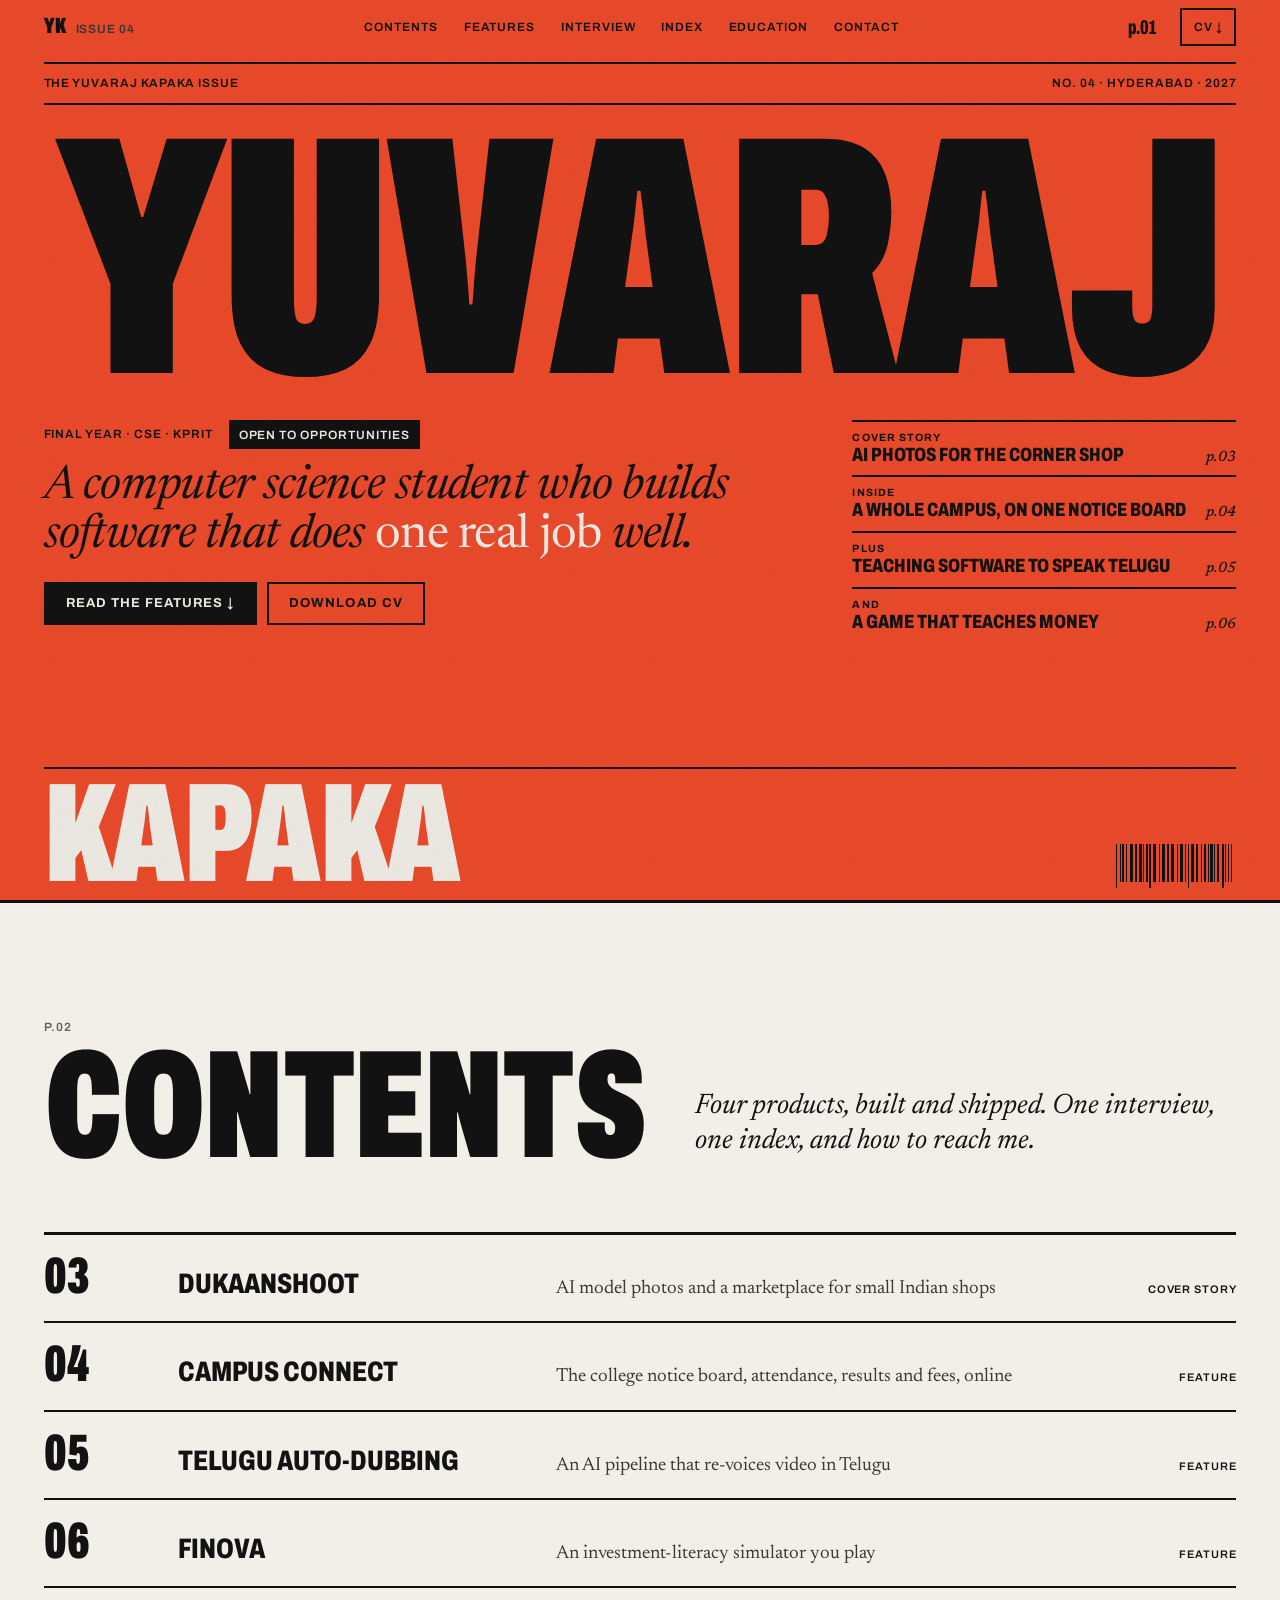
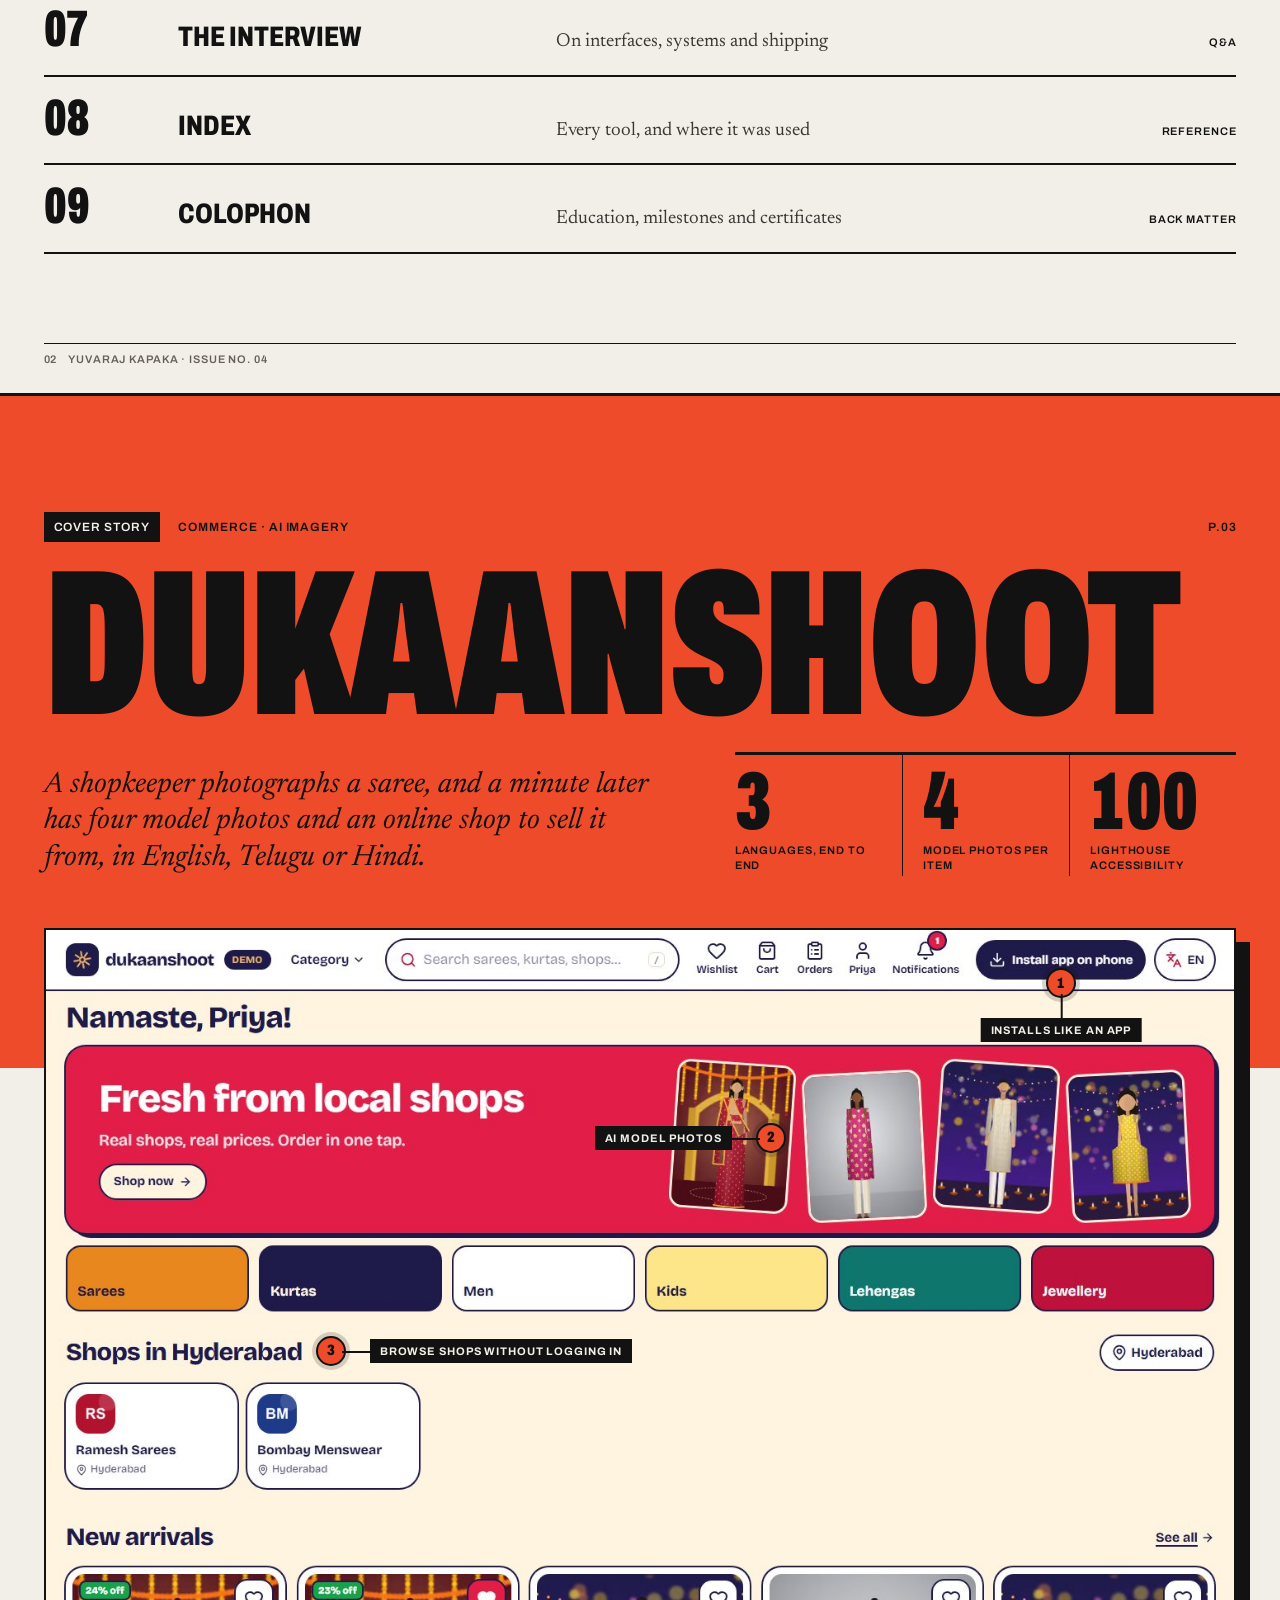
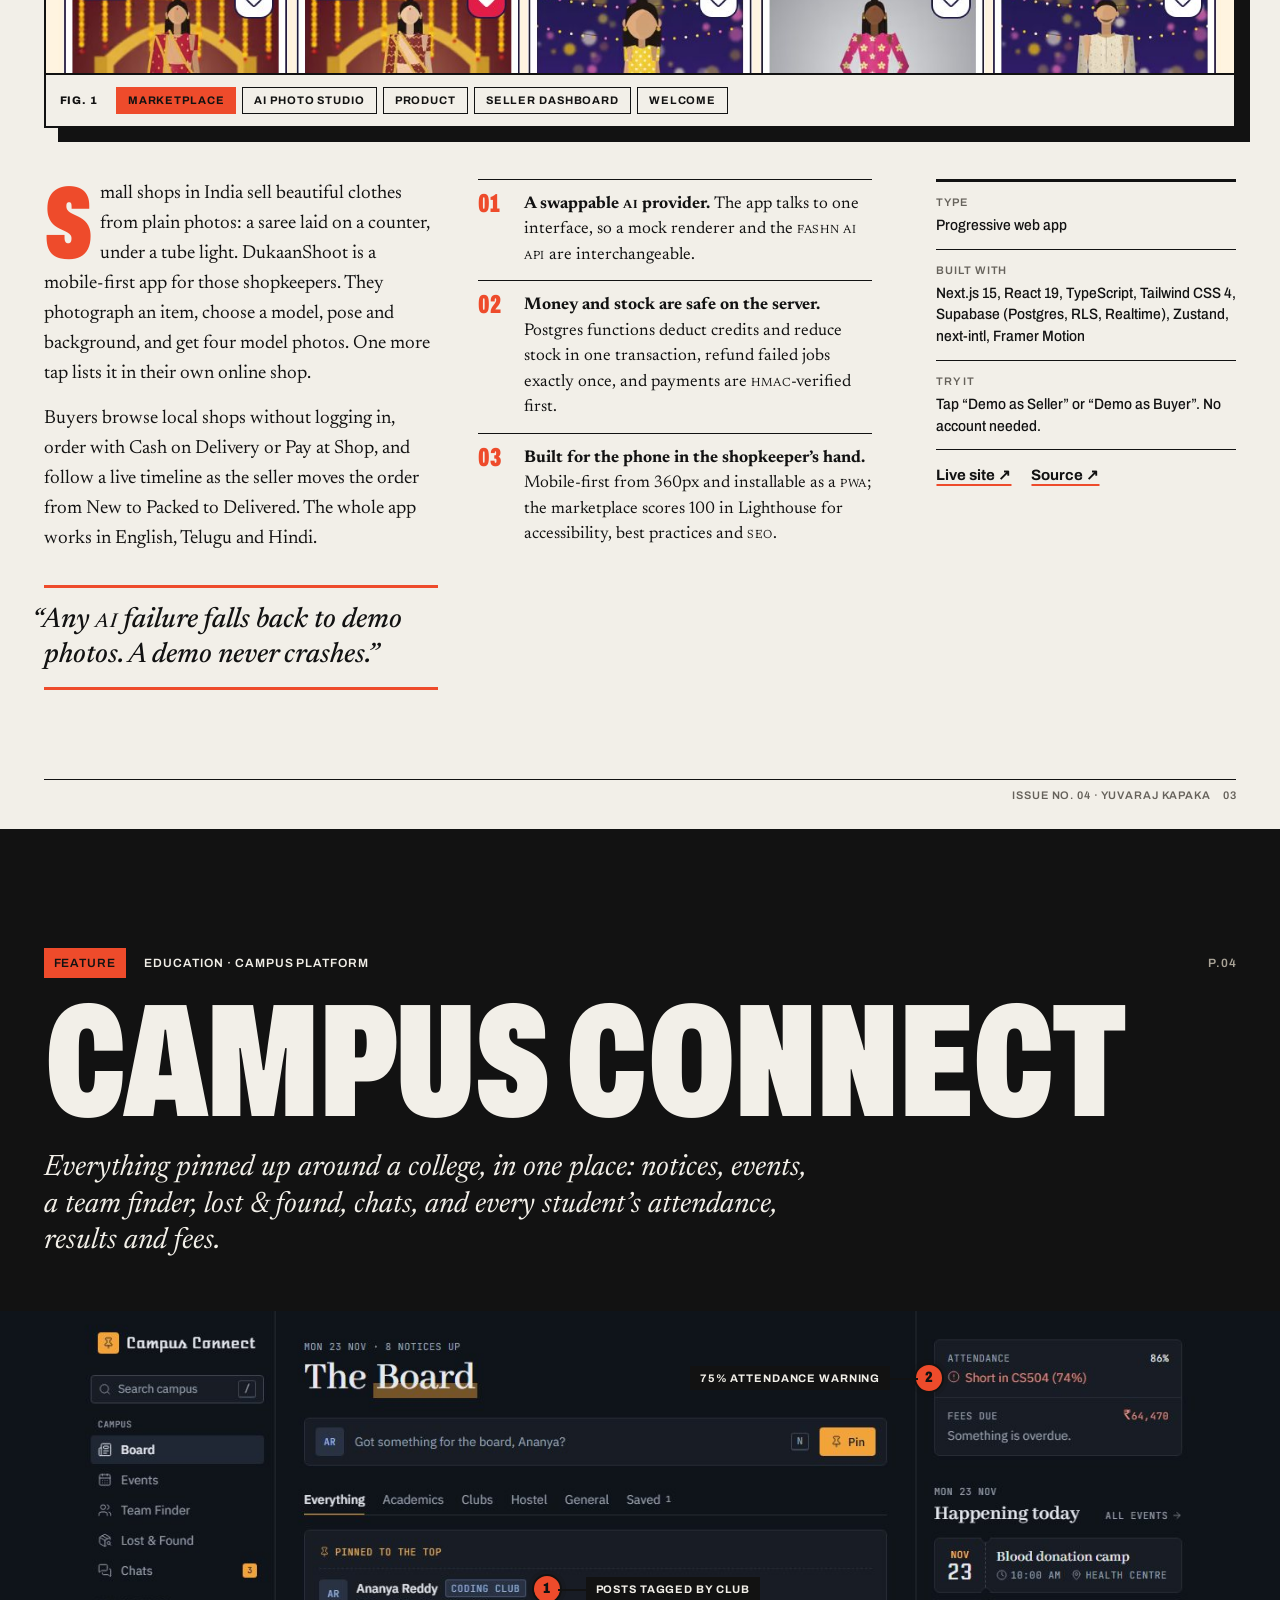
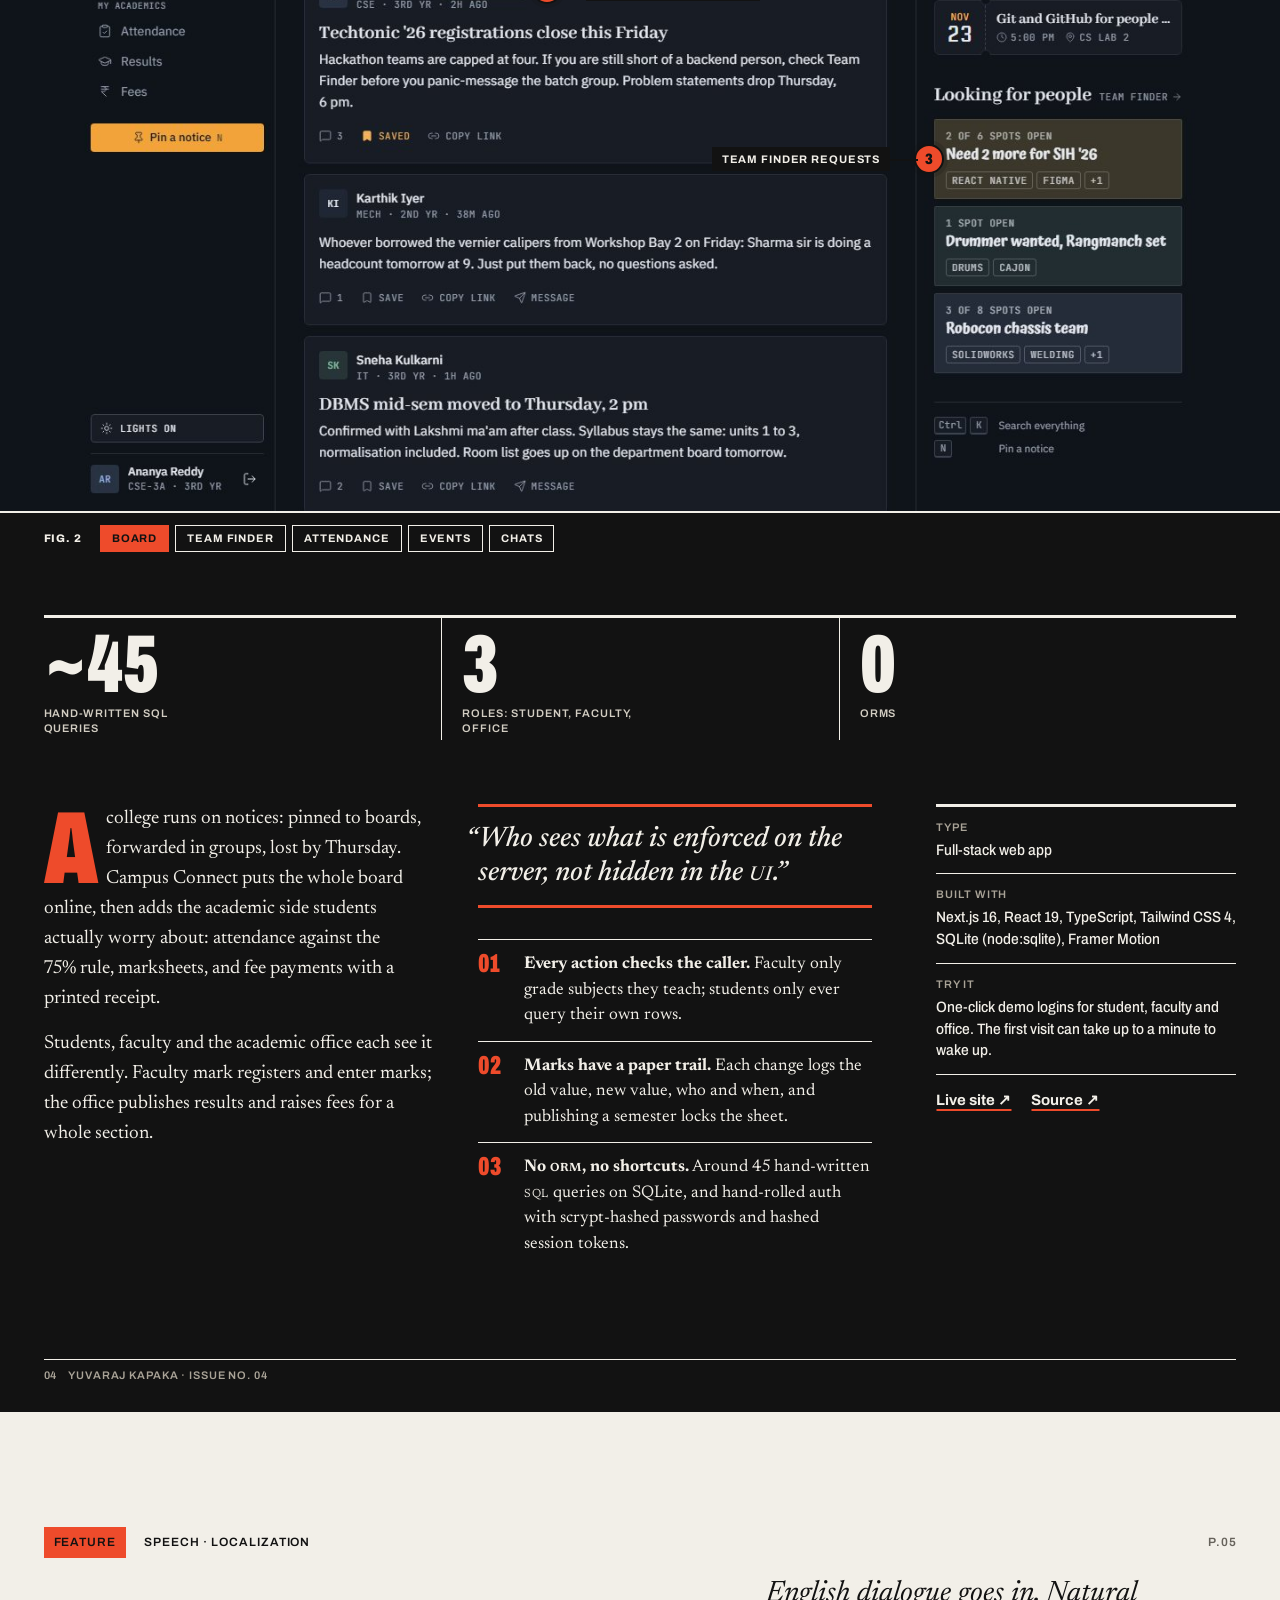
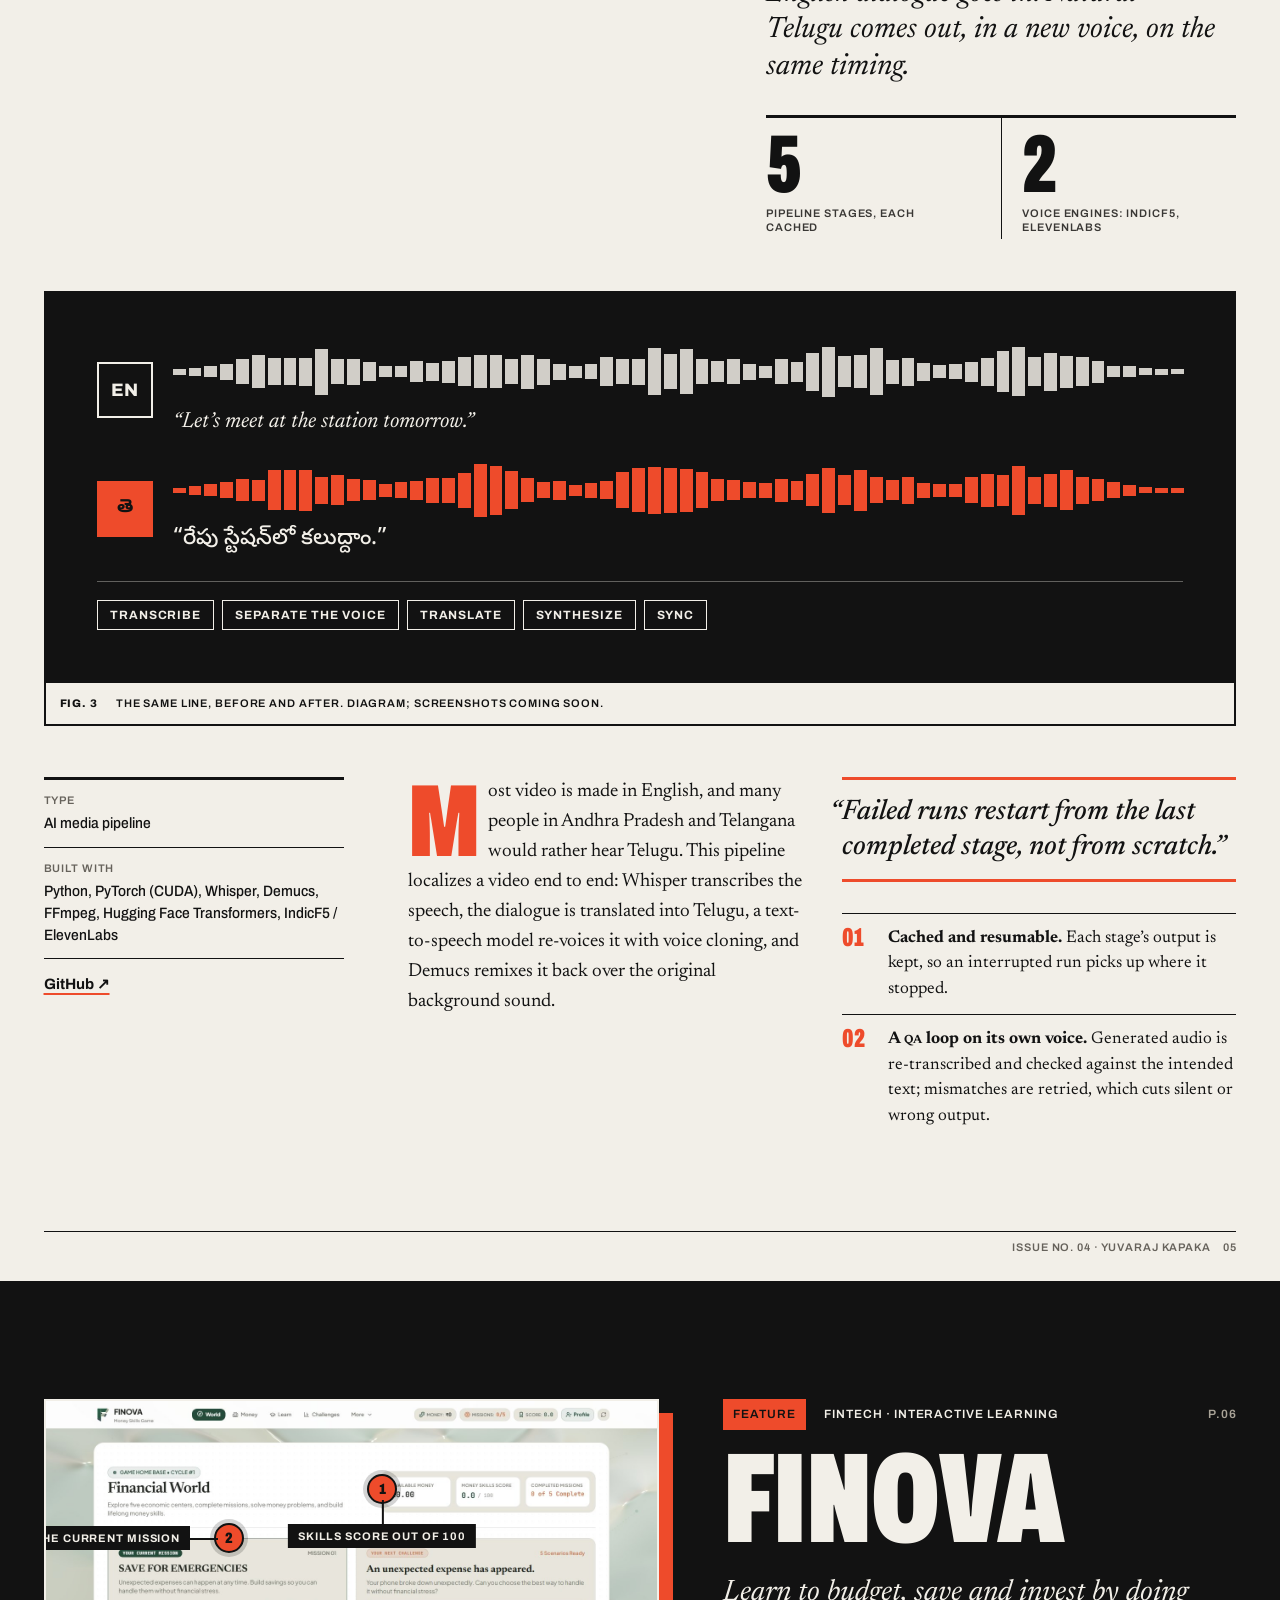
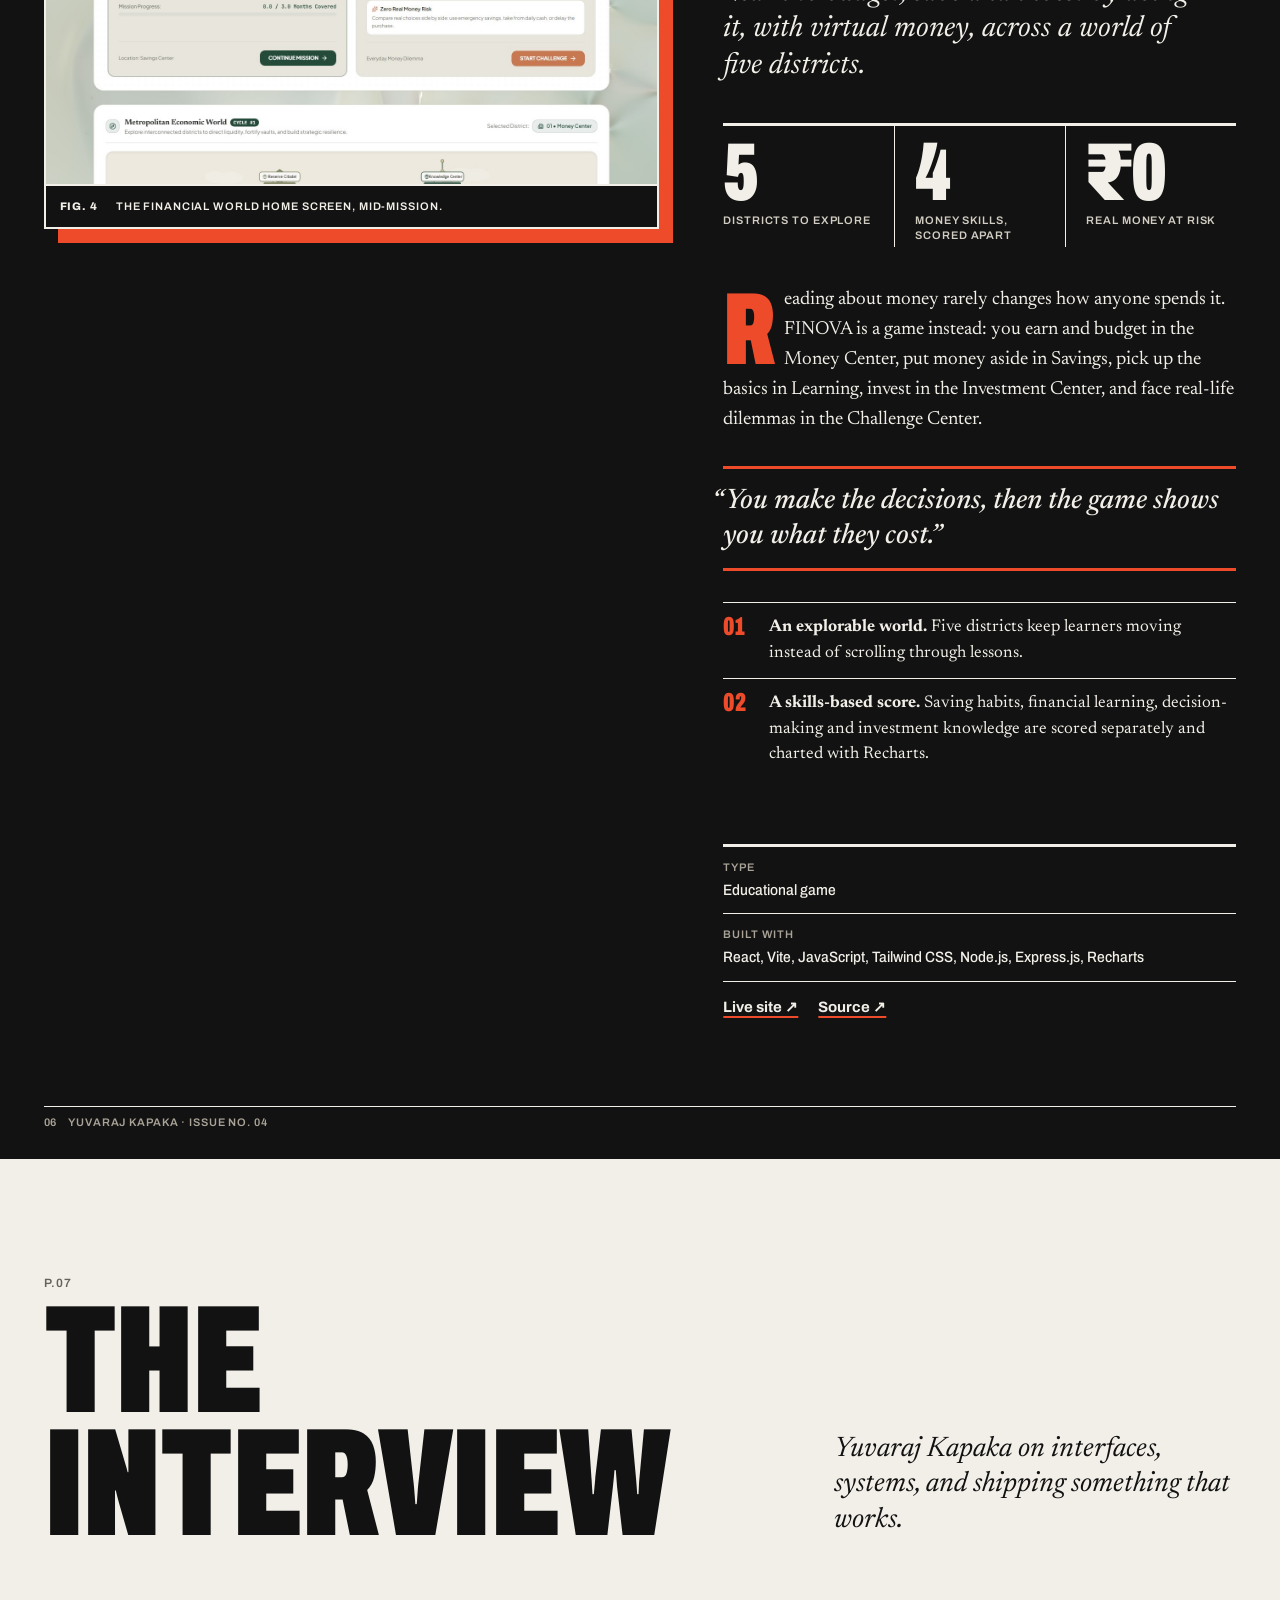
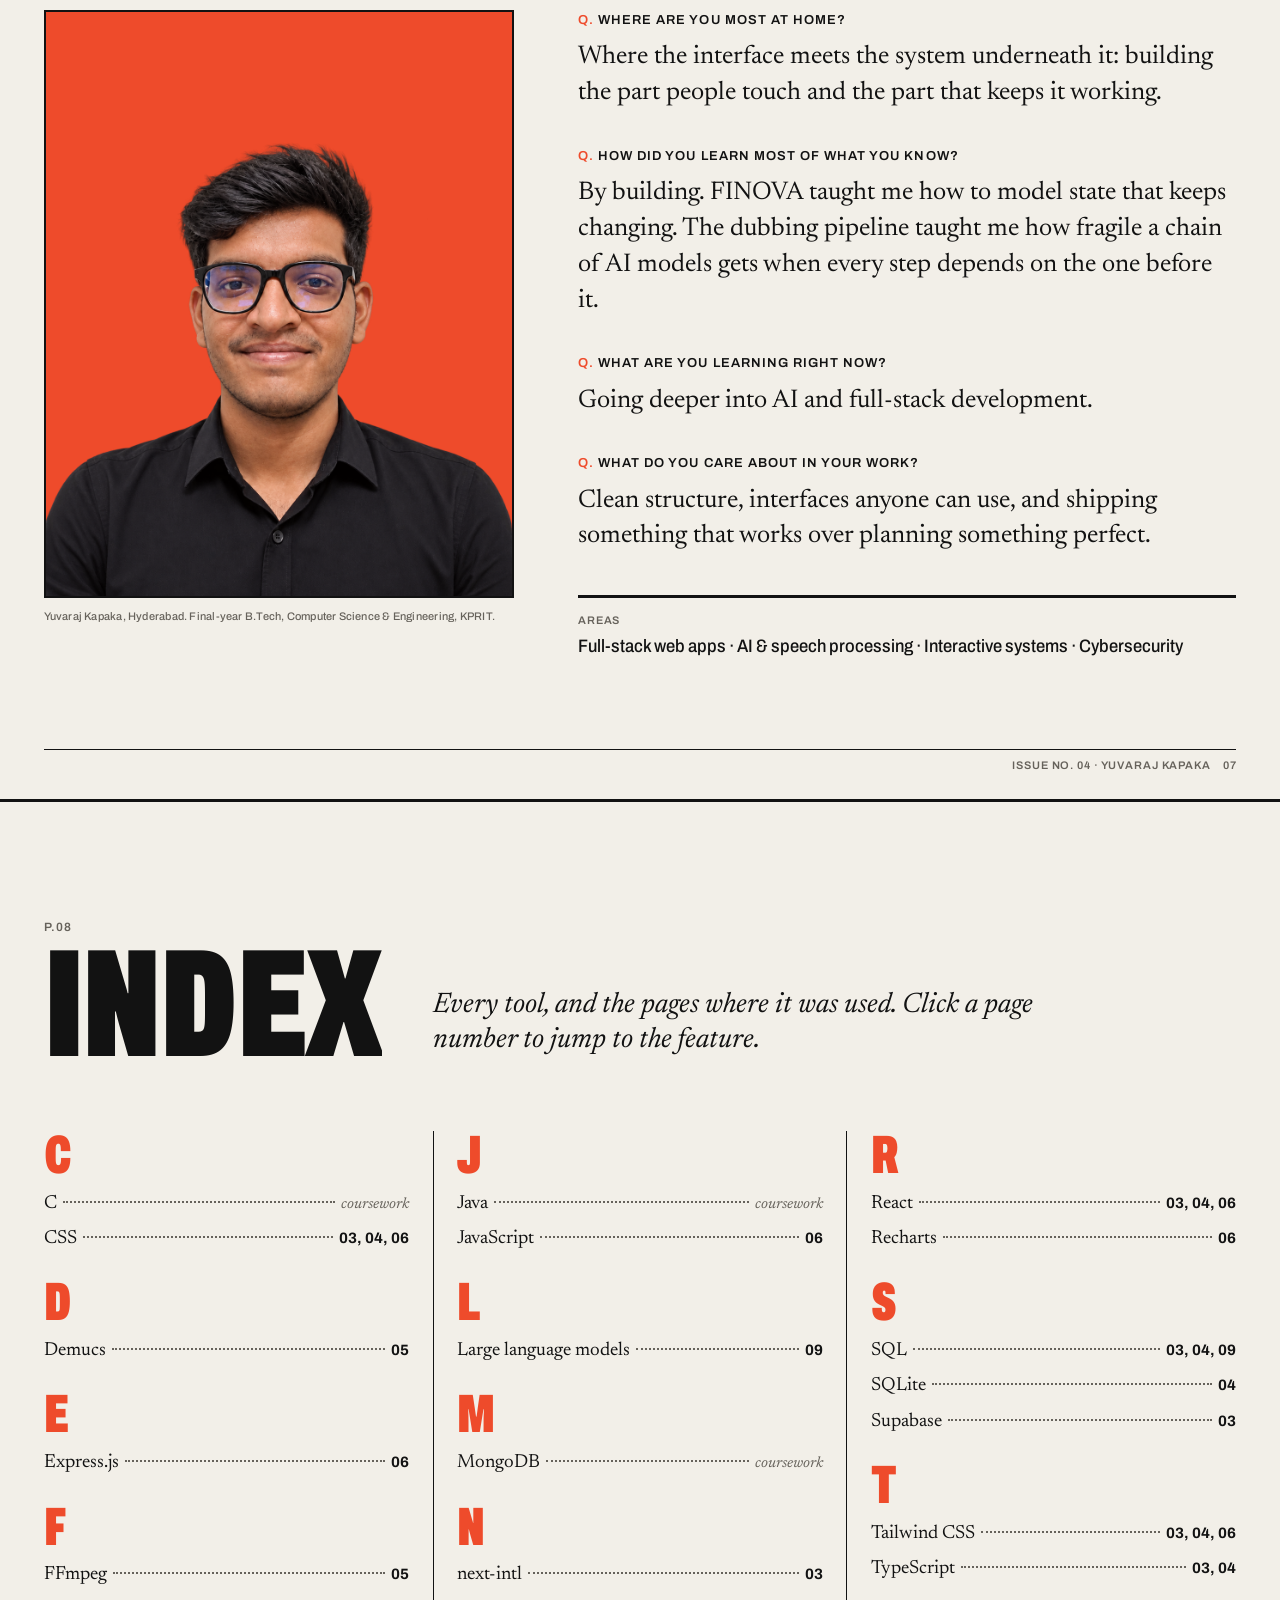
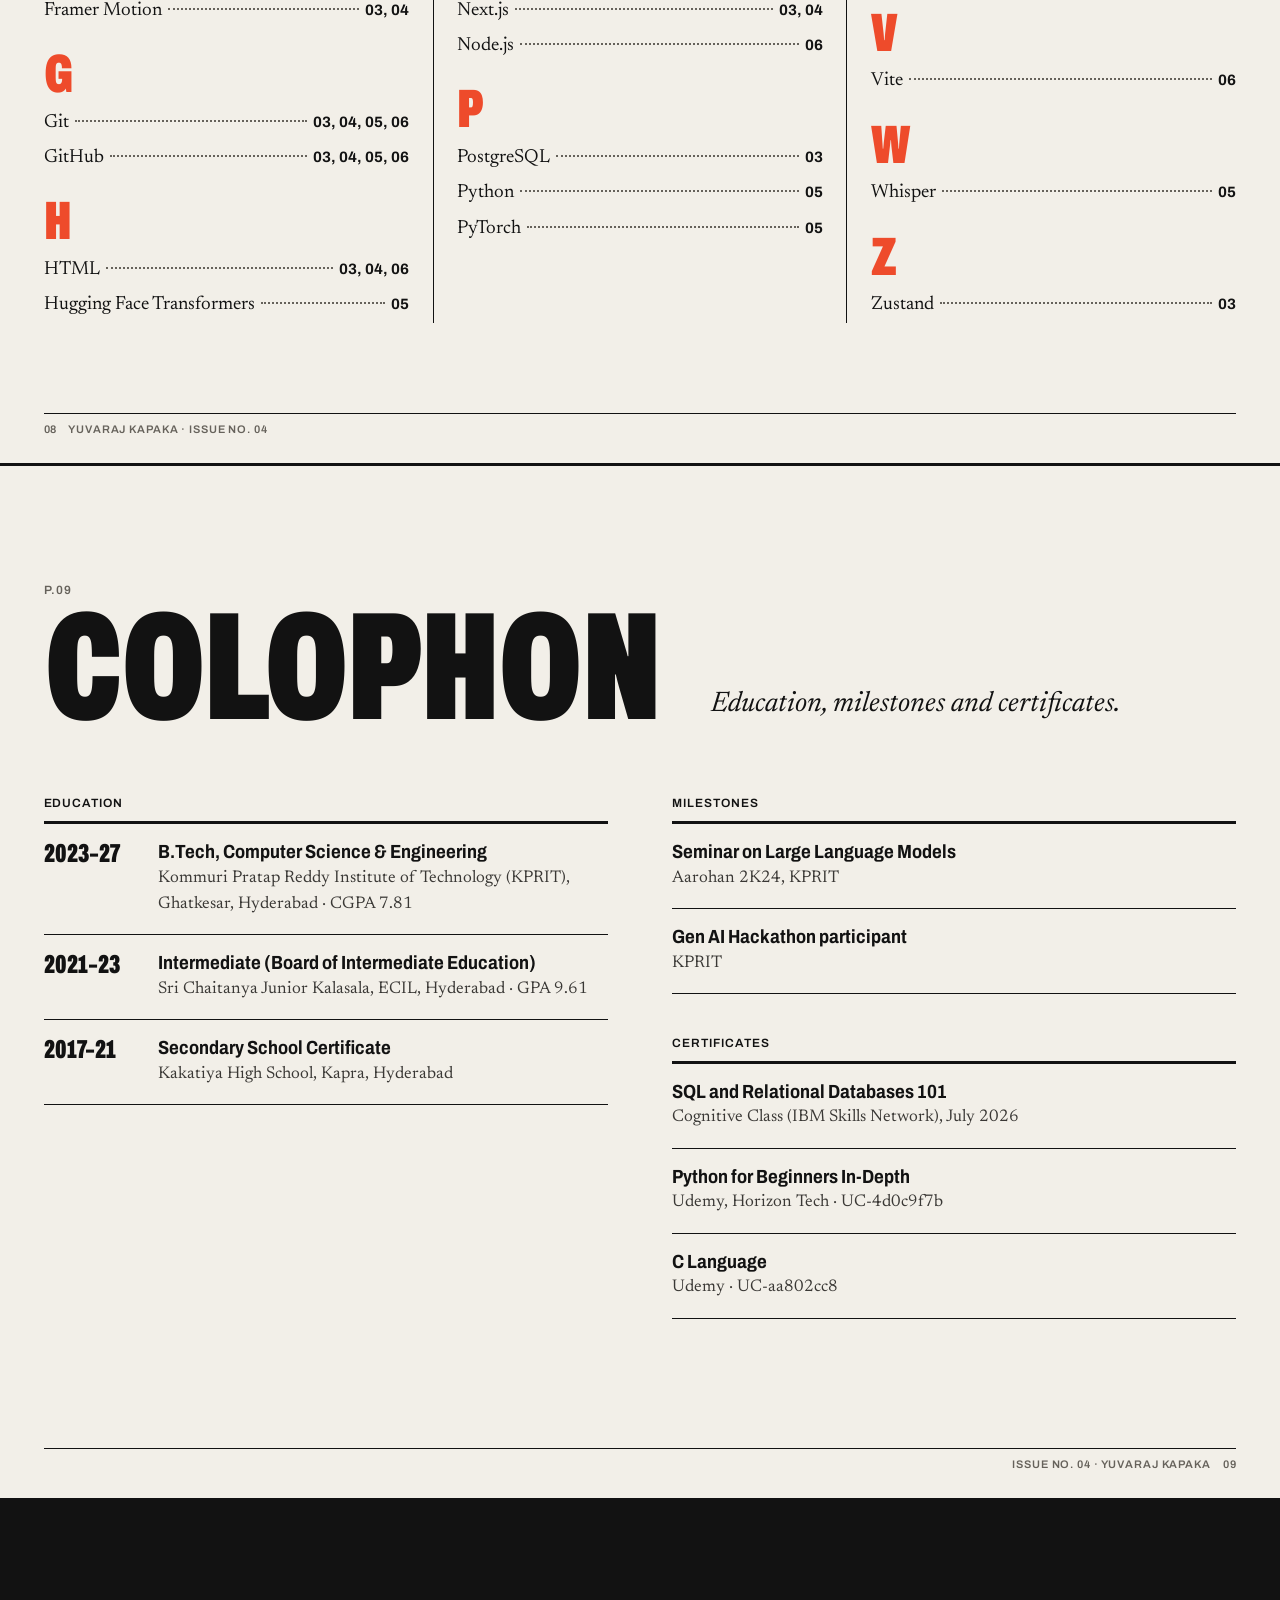
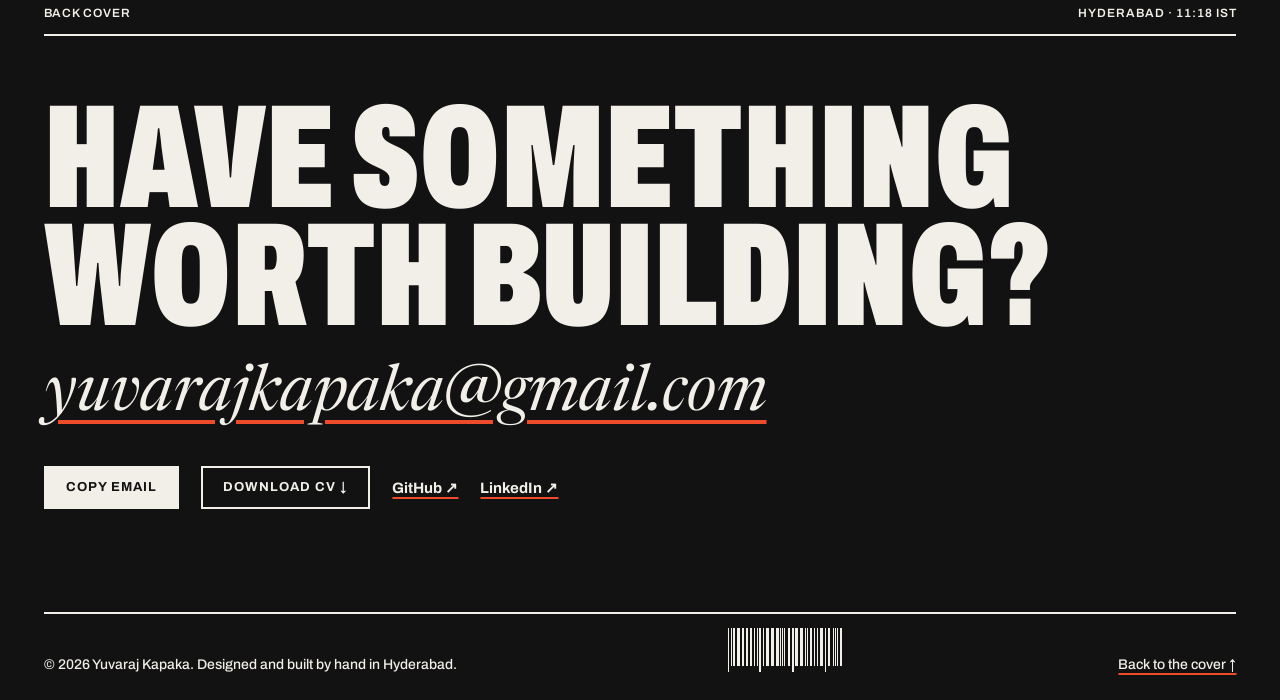
==== commit 3a03ac17: "Use a single red accent; FINOVA spread on black Co-Authored-By: Claude Opus 5.5 <noreply@anthropic.c" ====
--- a/index.html
+++ b/index.html
@@ -277,7 +277,7 @@
       </article>
 
       <!-- f4 · Cobalt page, split down the middle: screenshot stays, text scrolls -->
-      <article class="feature v-cobalt" id="f4" data-page="06" aria-labelledby="f4t">
+      <article class="feature v-sticky" id="f4" data-page="06" aria-labelledby="f4t">
         <header class="f-head">
           <p class="f-kicker"><span>Feature</span><span>Fintech · Interactive learning</span><span class="folio">p.06</span></p>
           <h3 class="f-title reveal-title" id="f4t">FINOVA</h3>
--- a/portfolio.css
+++ b/portfolio.css
@@ -1,7 +1,7 @@
 /* ==================================================================
    YUVARAJ KAPAKA — Issue 04
    Art direction: the portfolio as a printed magazine.
-   Newsprint paper, ink, and two spot colours (signal red, cobalt).
+   Newsprint paper, ink, and one spot colour: signal red.
    Type: Archivo (variable width) for display + labels,
          Newsreader (optical sizes) for reading text.
    ================================================================== */
@@ -12,7 +12,6 @@
   --ink-2: #3A3835;
   --ink-3: #66625B;          /* >=5:1 on paper */
   --red: #EE4B2B;            /* signal red; ink on it ~4.9:1 */
-  --cobalt: #2339D0;         /* second print colour; paper on it ~7:1 */
   --spot: var(--red);
   --spot-ink: var(--ink);    /* text colour that sits on --spot */
 
@@ -35,7 +34,7 @@
 ol, ul { padding: 0; list-style: none; }
 button { font: inherit; color: inherit; }
 ::selection { background: var(--red); color: var(--ink); }
-:focus-visible { outline: 3px solid var(--cobalt); outline-offset: 3px; }
+:focus-visible { outline: 3px solid var(--ink); outline-offset: 3px; }
 .sr-only { position: absolute; width: 1px; height: 1px; overflow: hidden; clip: rect(0 0 0 0); white-space: nowrap; }
 .skip { position: absolute; left: var(--gutter); top: -80px; z-index: 100; padding: 10px 14px; background: var(--ink); color: var(--paper); font: 700 14px var(--display); }
 .skip:focus { top: 10px; }
@@ -240,7 +239,7 @@
 /* f2 · Black page; the screenshot runs edge to edge. */
 .v-ink {
   --ink: #F2EFE8; --ink-2: #D2CDC2; --ink-3: #A9A397; --paper: #121212; --paper-2: #2A2824;
-  --spot: #8C9CFF; --spot-ink: #121212;
+  --spot: var(--red); --spot-ink: #121212;
   background: #121212; color: var(--ink); border-top-color: #121212;
 }
 .v-ink .f-fig { margin-inline: calc(var(--gutter) * -1); border: 0; }
@@ -257,23 +256,21 @@
 .v-split .f-deck { grid-template-columns: minmax(0, 1fr); margin-top: 0; }
 .v-split .f-deck .f-stats { margin-top: 6px; }
 
-/* f4 · Cobalt page, split down the middle: the screenshot stays, the text scrolls. */
-.v-cobalt {
-  --ink: #F2EFE8; --ink-2: #DDE1FA; --ink-3: #C3CAF5; --paper: #2339D0; --paper-2: #1B2DB0;
-  --spot: #F2EFE8; --spot-ink: #2339D0;
-  background: #2339D0; color: var(--ink); border-top-color: #121212;
+/* f4 · Black page, split down the middle: the screenshot stays, the text scrolls. */
+.v-sticky {
+  --ink: #F2EFE8; --ink-2: #D2CDC2; --ink-3: #A9A397; --paper: #121212; --paper-2: #2A2824;
+  --spot: var(--red); --spot-ink: #121212;
+  background: #121212; color: var(--ink); border-top-color: #121212;
   display: grid; grid-template-columns: minmax(0, 1.2fr) minmax(0, 1fr); gap: 0 clamp(36px, 5vw, 80px); align-items: start;
 }
-.v-cobalt > * { grid-column: 2; }
-.v-cobalt > .f-fig { grid-column: 1; grid-row: 1 / span 4; position: sticky; top: calc(var(--runner-h) + 28px); margin: 0 0 clamp(110px, 10vw, 150px); border-color: #121212; background: #121212; box-shadow: 14px 14px 0 #121212; }
-.v-cobalt > .f-fig figcaption { border-top-color: #121212; }
-.v-cobalt .f-title { font-size: clamp(64px, 10vw, 170px); }
-.v-cobalt .f-stats { margin: clamp(28px, 3vw, 44px) 0; }
-.v-cobalt .f-body { grid-template-columns: minmax(0, 1fr); }
-.v-cobalt .f-text { column-count: 1; }
-.v-cobalt .f-meta { position: static; }
-.v-cobalt .callouts li { --spot: #F2EFE8; --spot-ink: #121212; }
-.v-cobalt :focus-visible { outline-color: #F2EFE8; }
+.v-sticky > * { grid-column: 2; }
+.v-sticky > .f-fig { grid-column: 1; grid-row: 1 / span 4; position: sticky; top: calc(var(--runner-h) + 28px); margin: 0 0 clamp(110px, 10vw, 150px); border-color: #F2EFE8; background: #121212; box-shadow: 14px 14px 0 var(--red); }
+.v-sticky > .f-fig figcaption { border-top-color: #F2EFE8; }
+.v-sticky .f-title { font-size: clamp(64px, 10vw, 170px); }
+.v-sticky .f-stats { margin: clamp(28px, 3vw, 44px) 0; }
+.v-sticky .f-body { grid-template-columns: minmax(0, 1fr); }
+.v-sticky .f-text { column-count: 1; }
+.v-sticky .f-meta { position: static; }
 
 /* Page furniture: a running foot on every inner page, folio on the outside edge. */
 .page::after, .feature::after {
@@ -305,10 +302,10 @@
 /* Interview */
 .iv-grid { display: grid; grid-template-columns: minmax(0, 5fr) minmax(0, 7fr); gap: clamp(32px, 5vw, 80px); align-items: start; }
 .iv-photo { position: sticky; top: calc(var(--runner-h) + 24px); }
-.iv-photo img { width: 100%; aspect-ratio: 4 / 5; object-fit: cover; object-position: top; background: var(--cobalt); border: 2px solid var(--ink); }
+.iv-photo img { width: 100%; aspect-ratio: 4 / 5; object-fit: cover; object-position: top; background: var(--red); border: 2px solid var(--ink); }
 .iv-photo figcaption { margin-top: 10px; font-size: 11px; color: var(--ink-3); text-transform: none; letter-spacing: .02em; font-weight: 500; }
 .q { margin-top: 34px; font-size: 13px; color: var(--ink); }
-.q::before { content: "Q. "; color: var(--cobalt); }
+.q::before { content: "Q. "; color: var(--red); }
 .q:first-child { margin-top: 0; }
 .a { margin-top: 10px; font: 400 clamp(22px, 2vw, 28px)/1.4 var(--text); }
 .iv-areas { margin-top: 40px; padding-top: 14px; border-top: 3px solid var(--ink); font: 500 18px/1.5 var(--display); font-stretch: 90%; }
@@ -317,7 +314,7 @@
 /* Index */
 .idx { column-count: 3; column-gap: 48px; column-rule: 1px solid var(--ink); }
 .idx-group { break-inside: avoid; margin-bottom: 22px; }
-.idx-letter { font: 900 54px/.9 var(--display); font-stretch: 62%; color: var(--cobalt); margin-bottom: 6px; }
+.idx-letter { font: 900 54px/.9 var(--display); font-stretch: 62%; color: var(--red); margin-bottom: 6px; }
 .idx-row { display: flex; align-items: baseline; gap: 6px; padding: 3px 0; font-size: 19px; }
 .idx-row .term { white-space: nowrap; }
 .idx-row .dots { flex: 1; border-bottom: 2px dotted var(--ink-3); translate: 0 -5px; min-width: 16px; }
@@ -429,7 +426,7 @@
    ================================================================== */
 @media (max-width: 1100px) and (min-width: 901px) {
   /* The split FINOVA screenshot is too narrow here for labels. */
-  .v-cobalt .callouts { display: none; }
+  .v-sticky .callouts { display: none; }
 }
 @media (max-width: 1100px) {
   .runner-nav { gap: 12px; }
@@ -444,8 +441,8 @@
   .f-meta { position: static; }
   .f-deck, .v-split .f-head { grid-template-columns: minmax(0, 1fr); }
   .v-split .f-deck { margin-top: 22px; }
-  .v-cobalt { display: block; }
-  .v-cobalt > .f-fig { position: static; margin: clamp(32px, 4vw, 56px) 0; box-shadow: 8px 8px 0 #121212; }
+  .v-sticky { display: block; }
+  .v-sticky > .f-fig { position: static; margin: clamp(32px, 4vw, 56px) 0; box-shadow: 8px 8px 0 var(--red); }
   .v-opener .f-fig { box-shadow: 8px 8px 0 var(--ink); }
   .page-head { grid-template-columns: minmax(0, 1fr); }
   .toc a { grid-template-columns: 70px minmax(0, 1fr); }
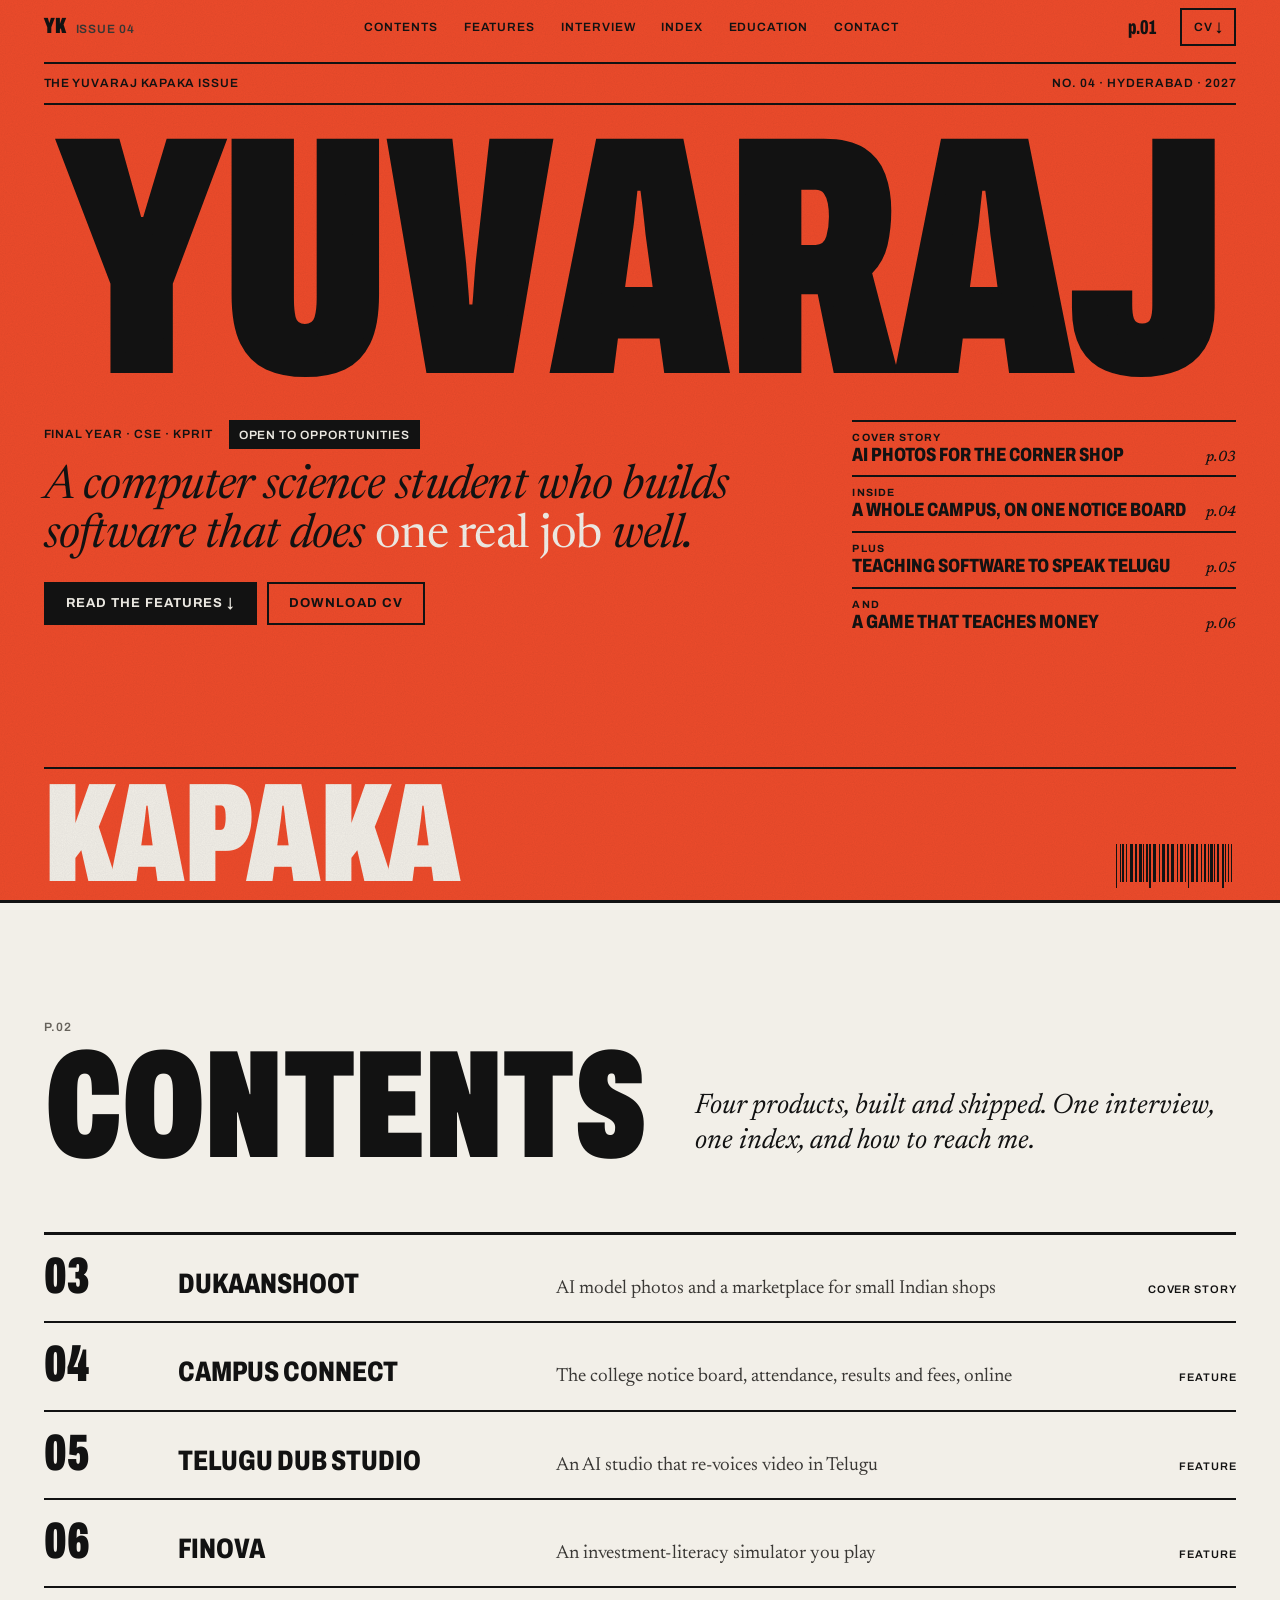
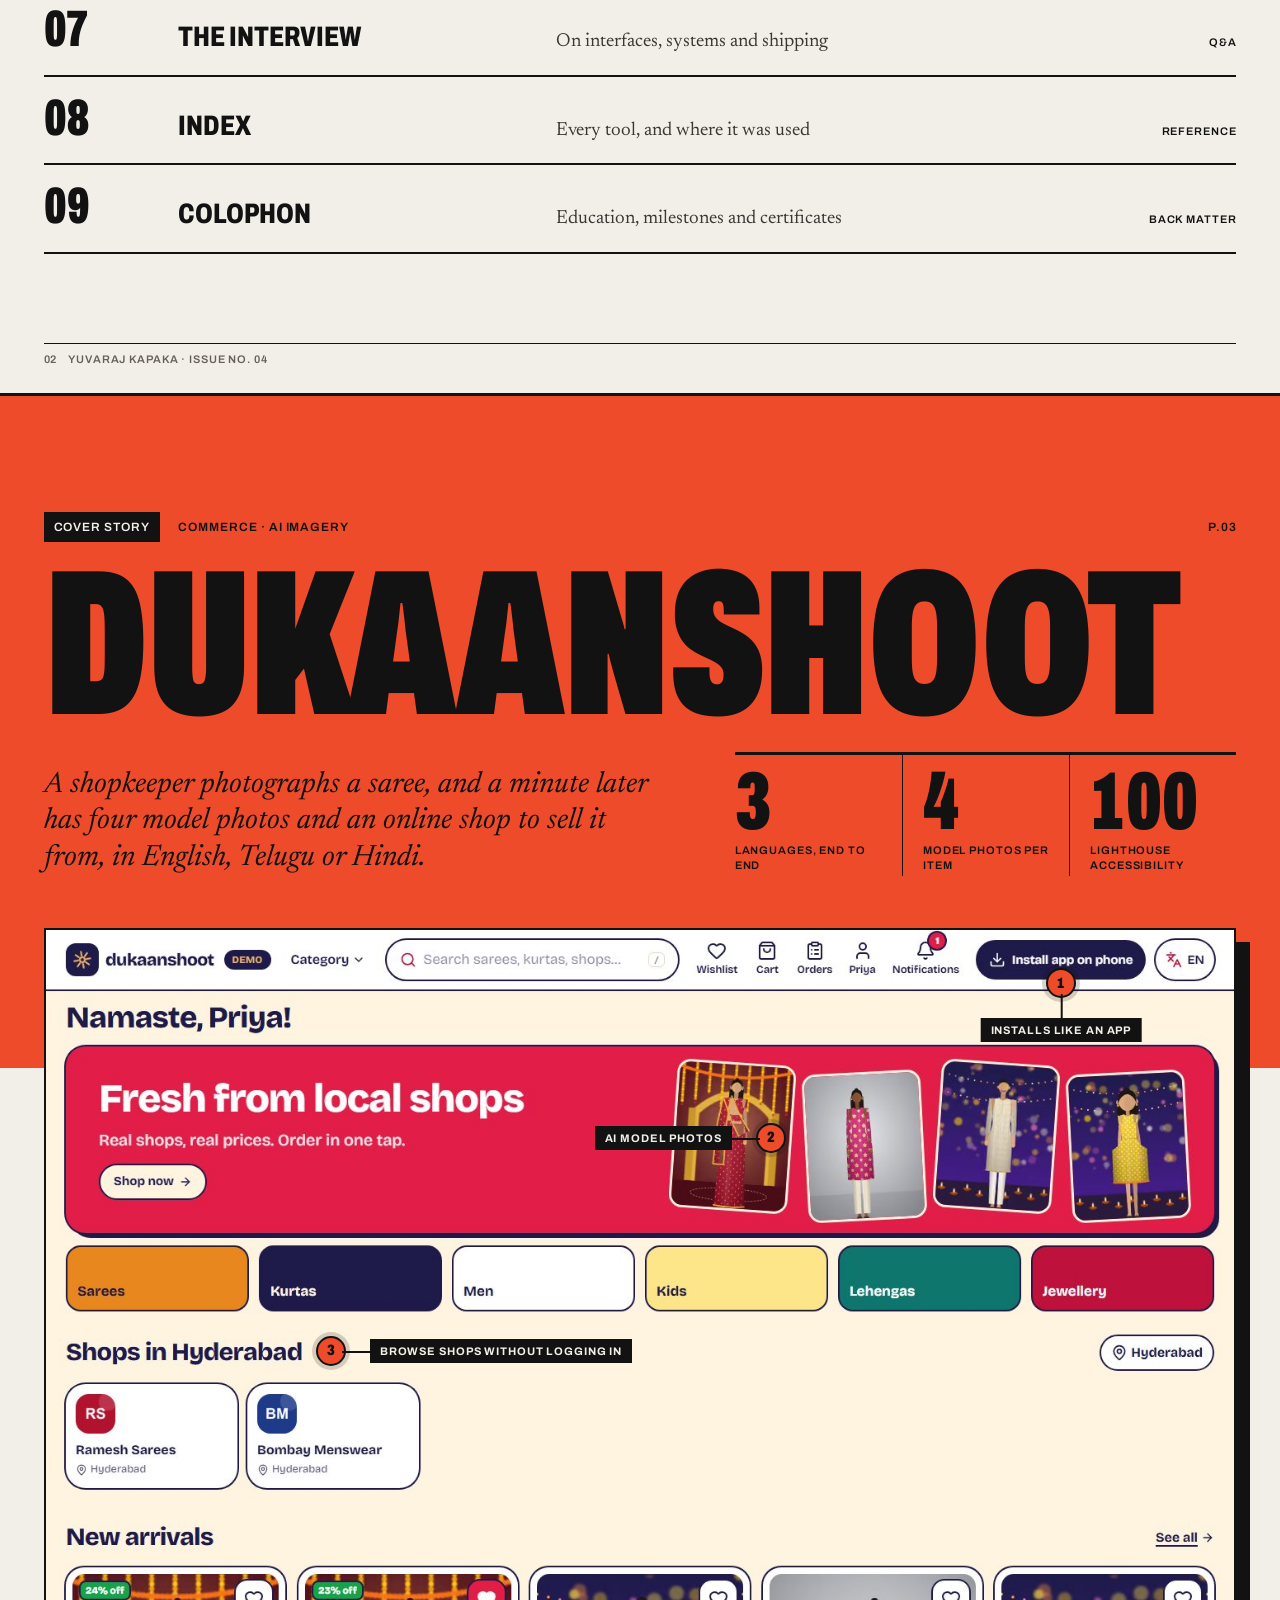
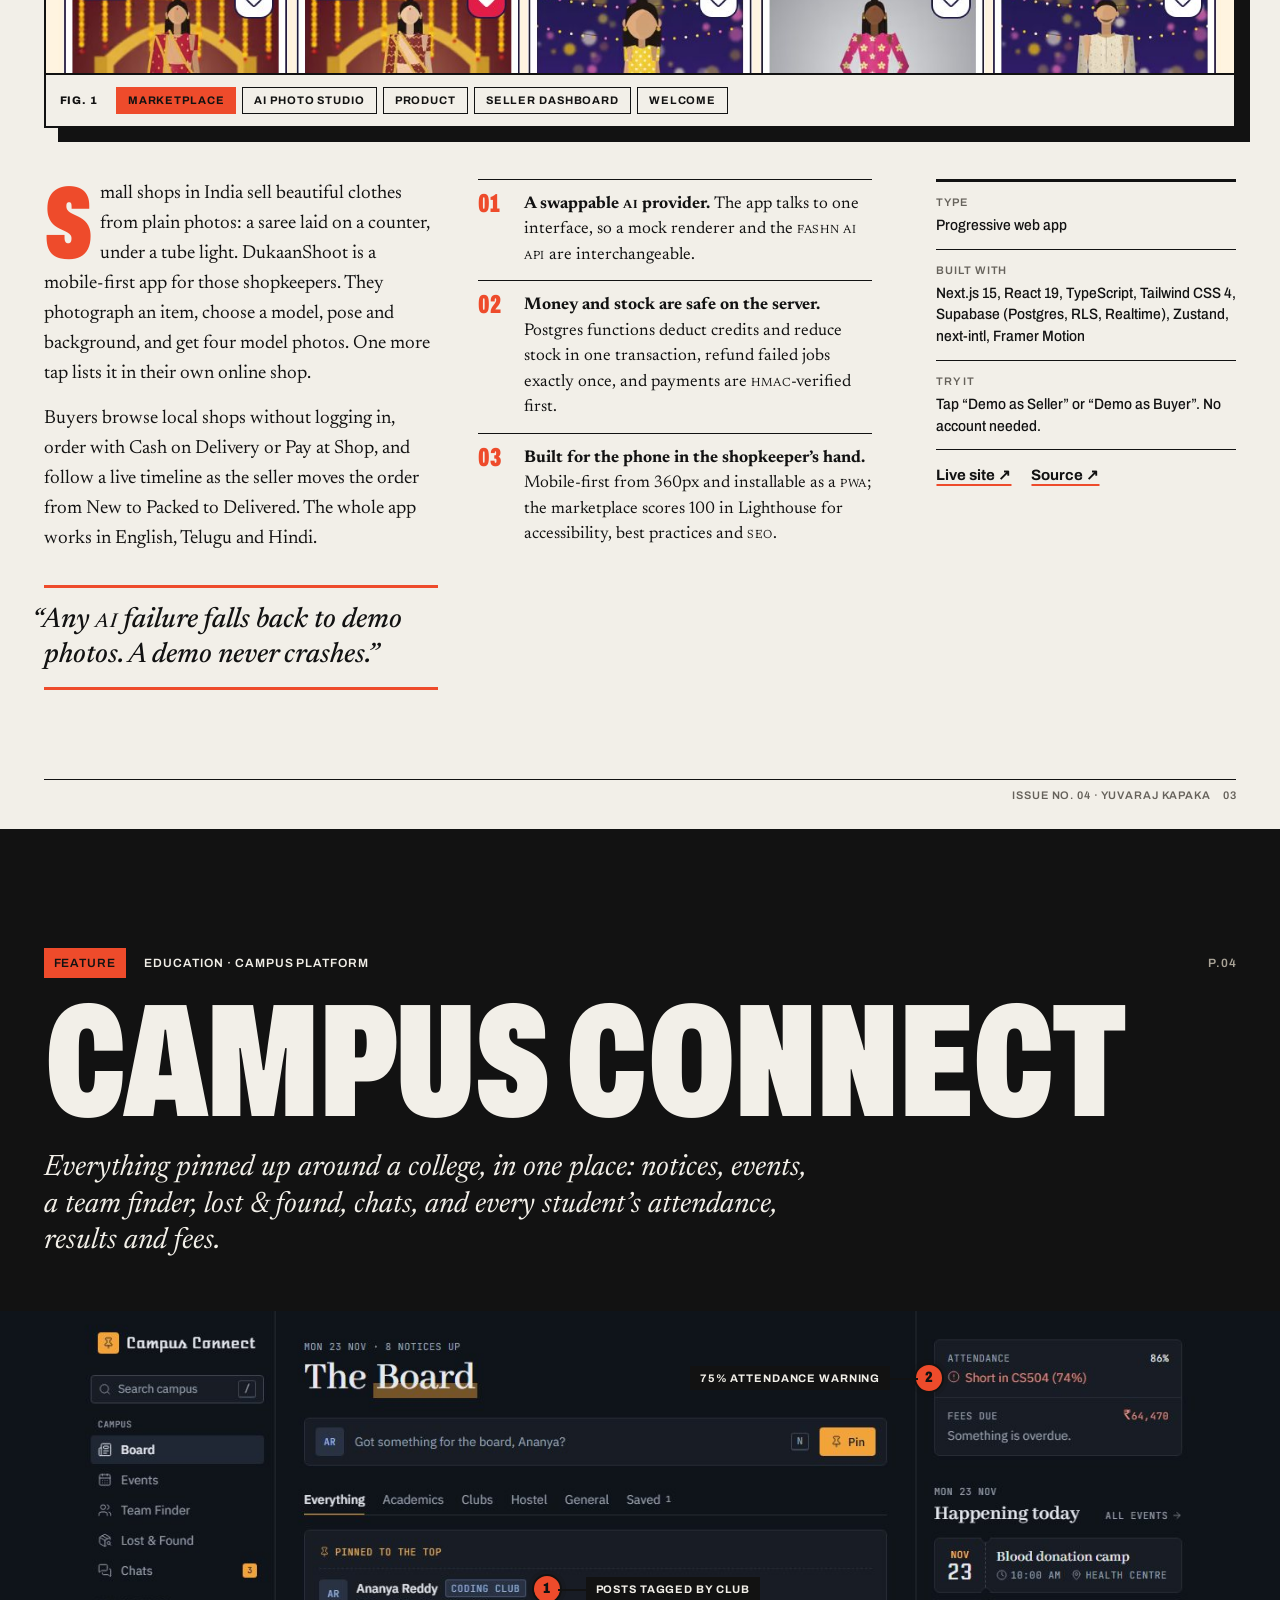
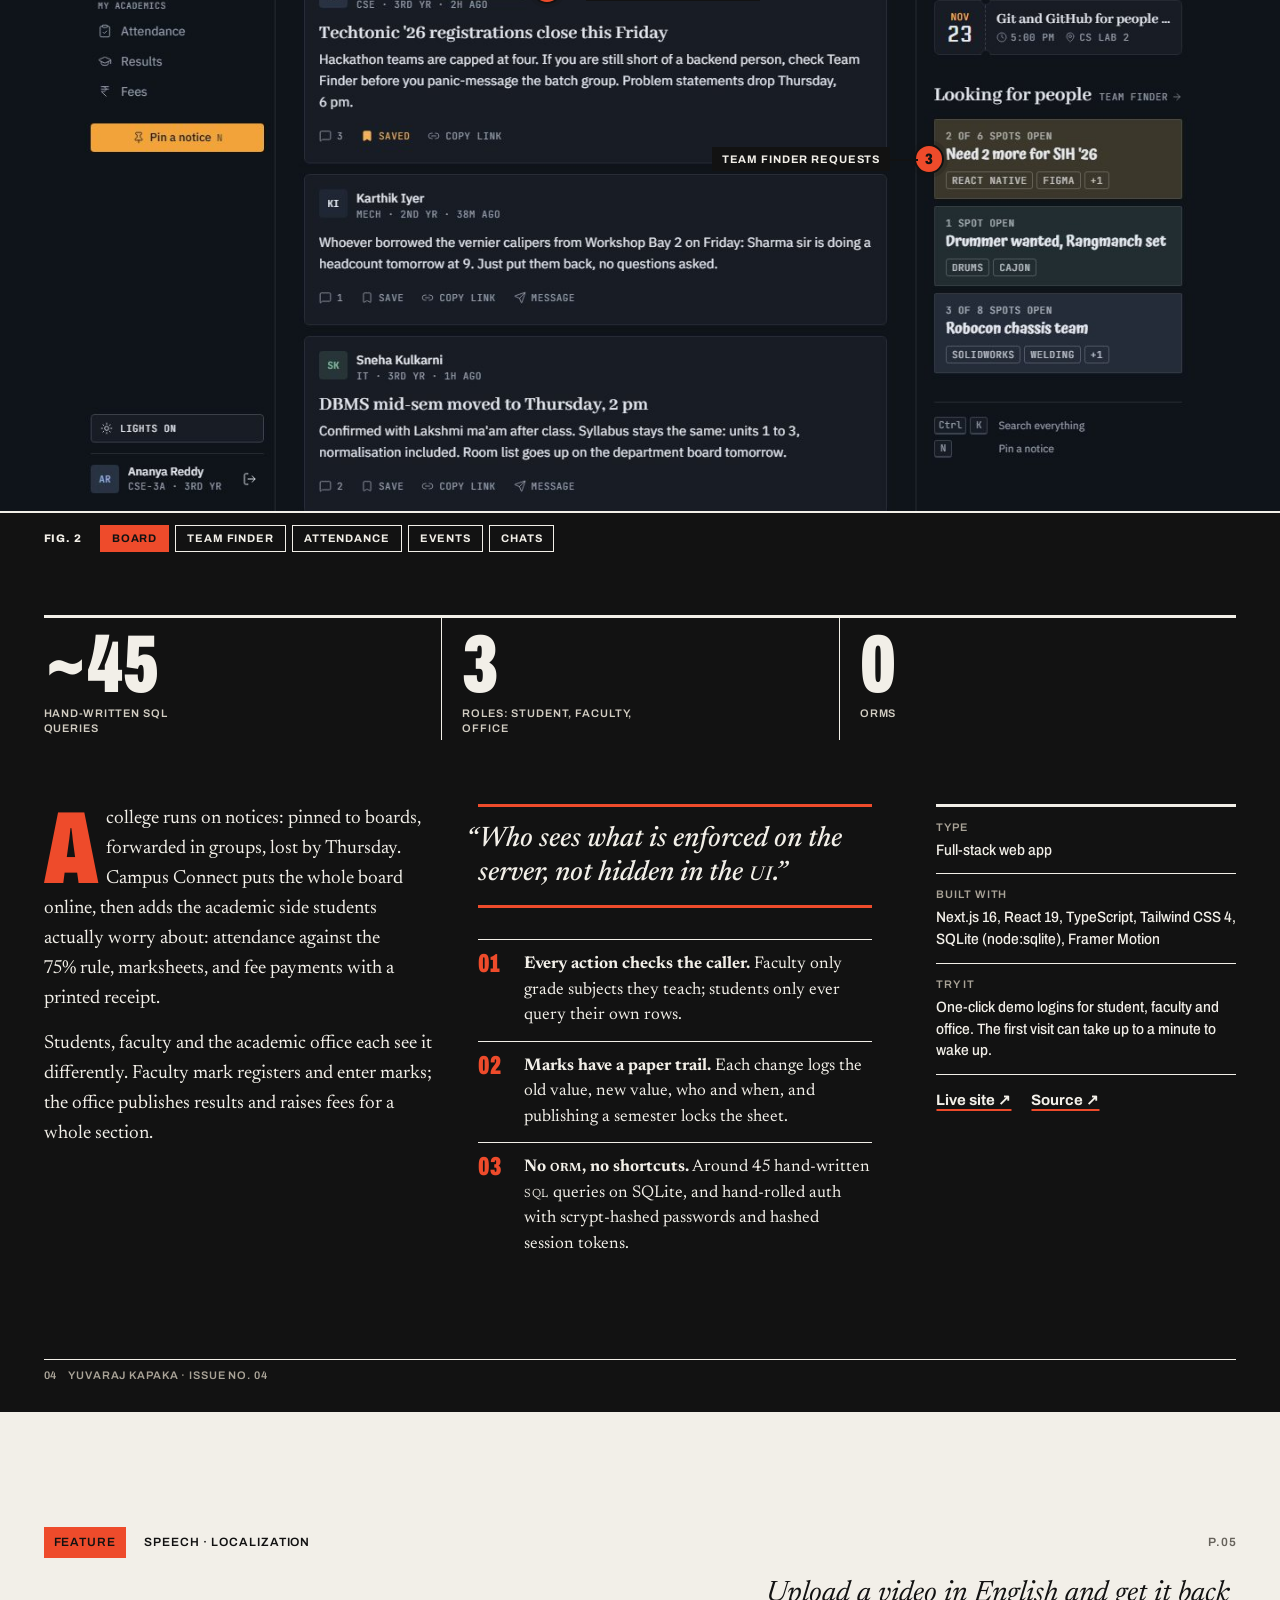
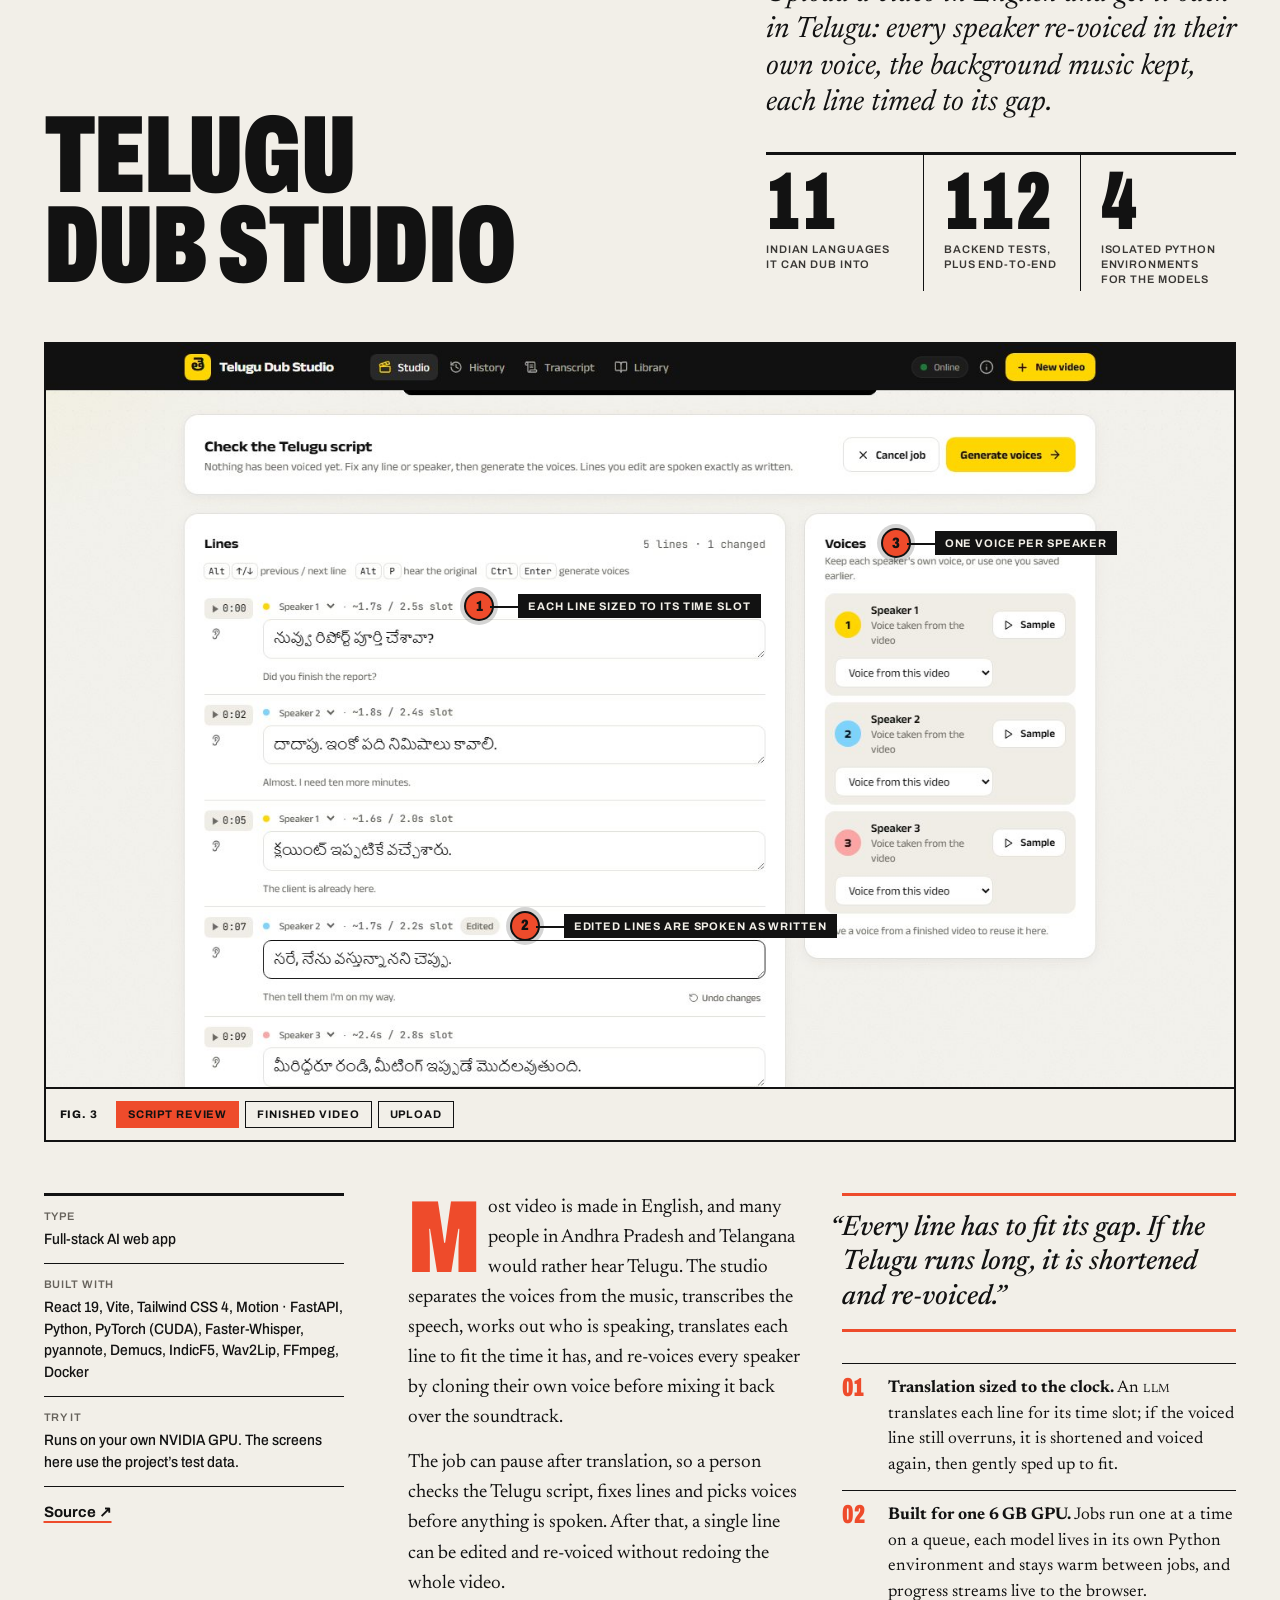
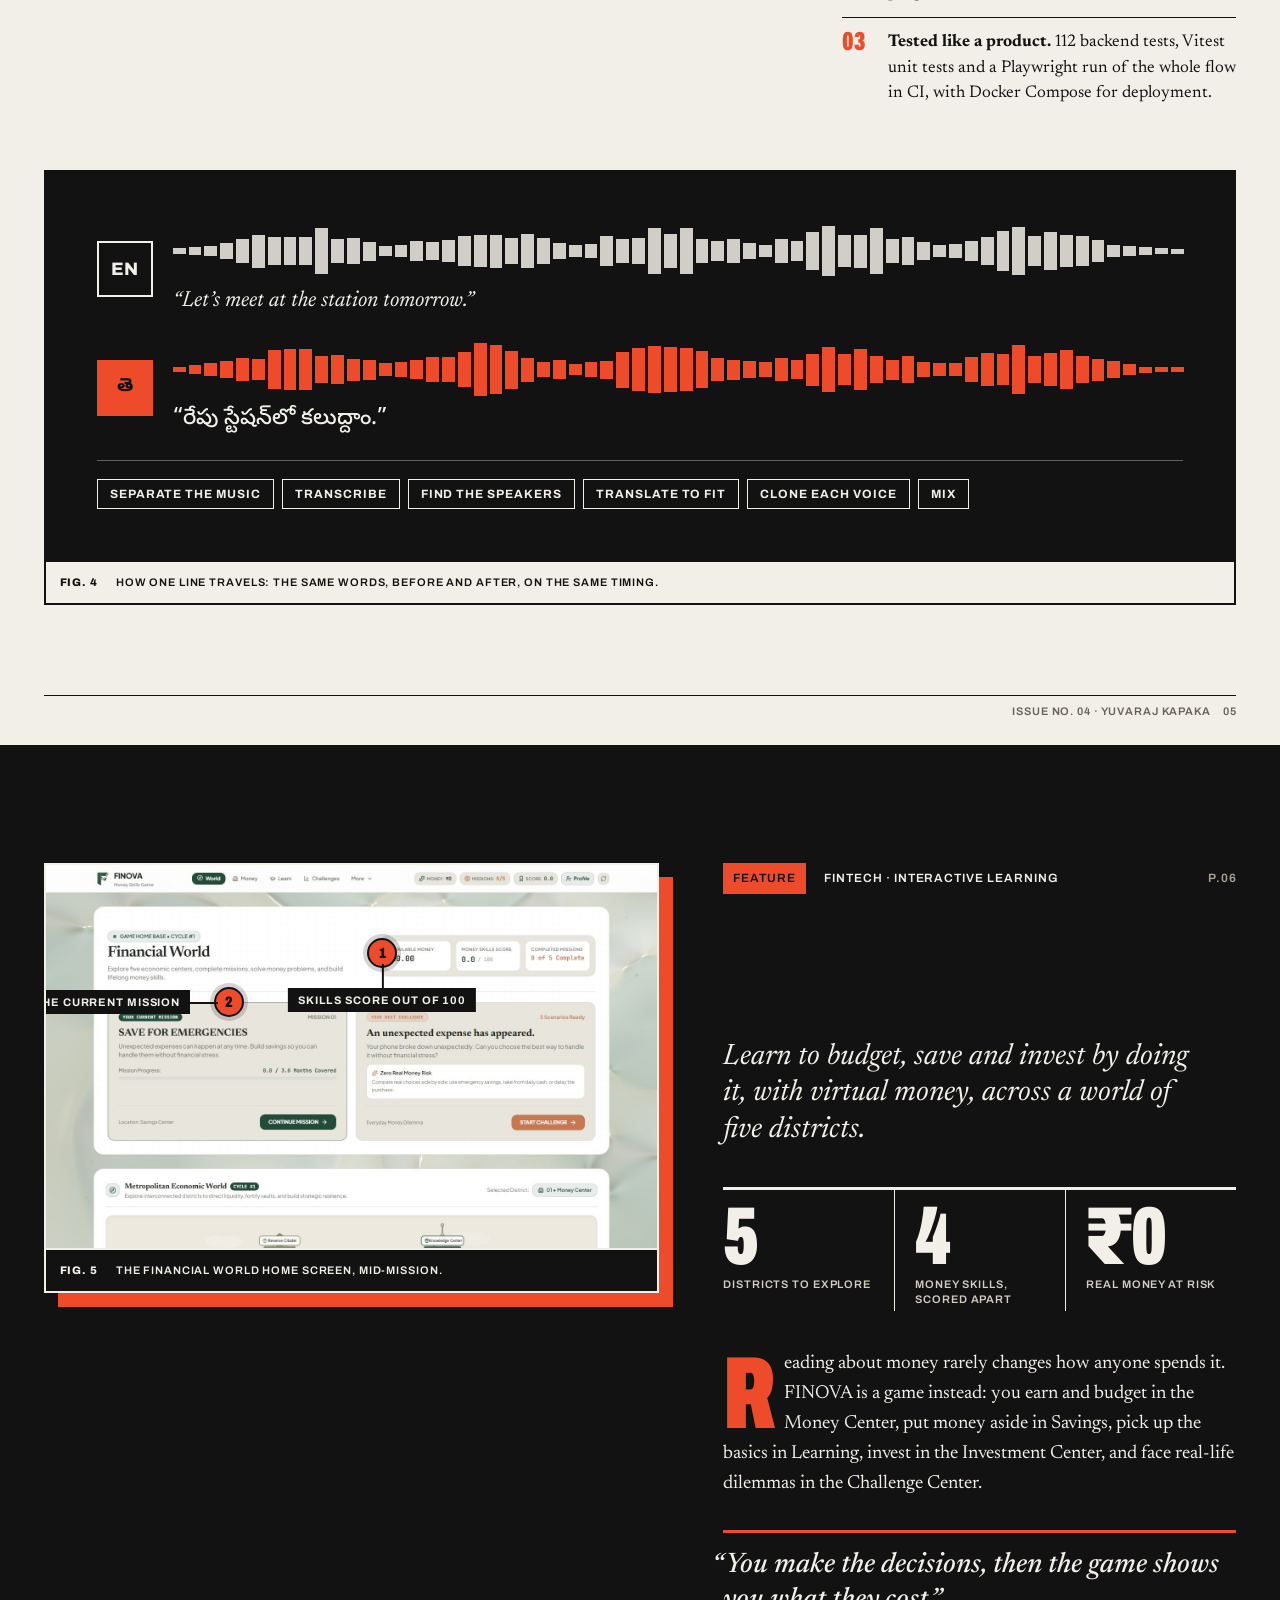
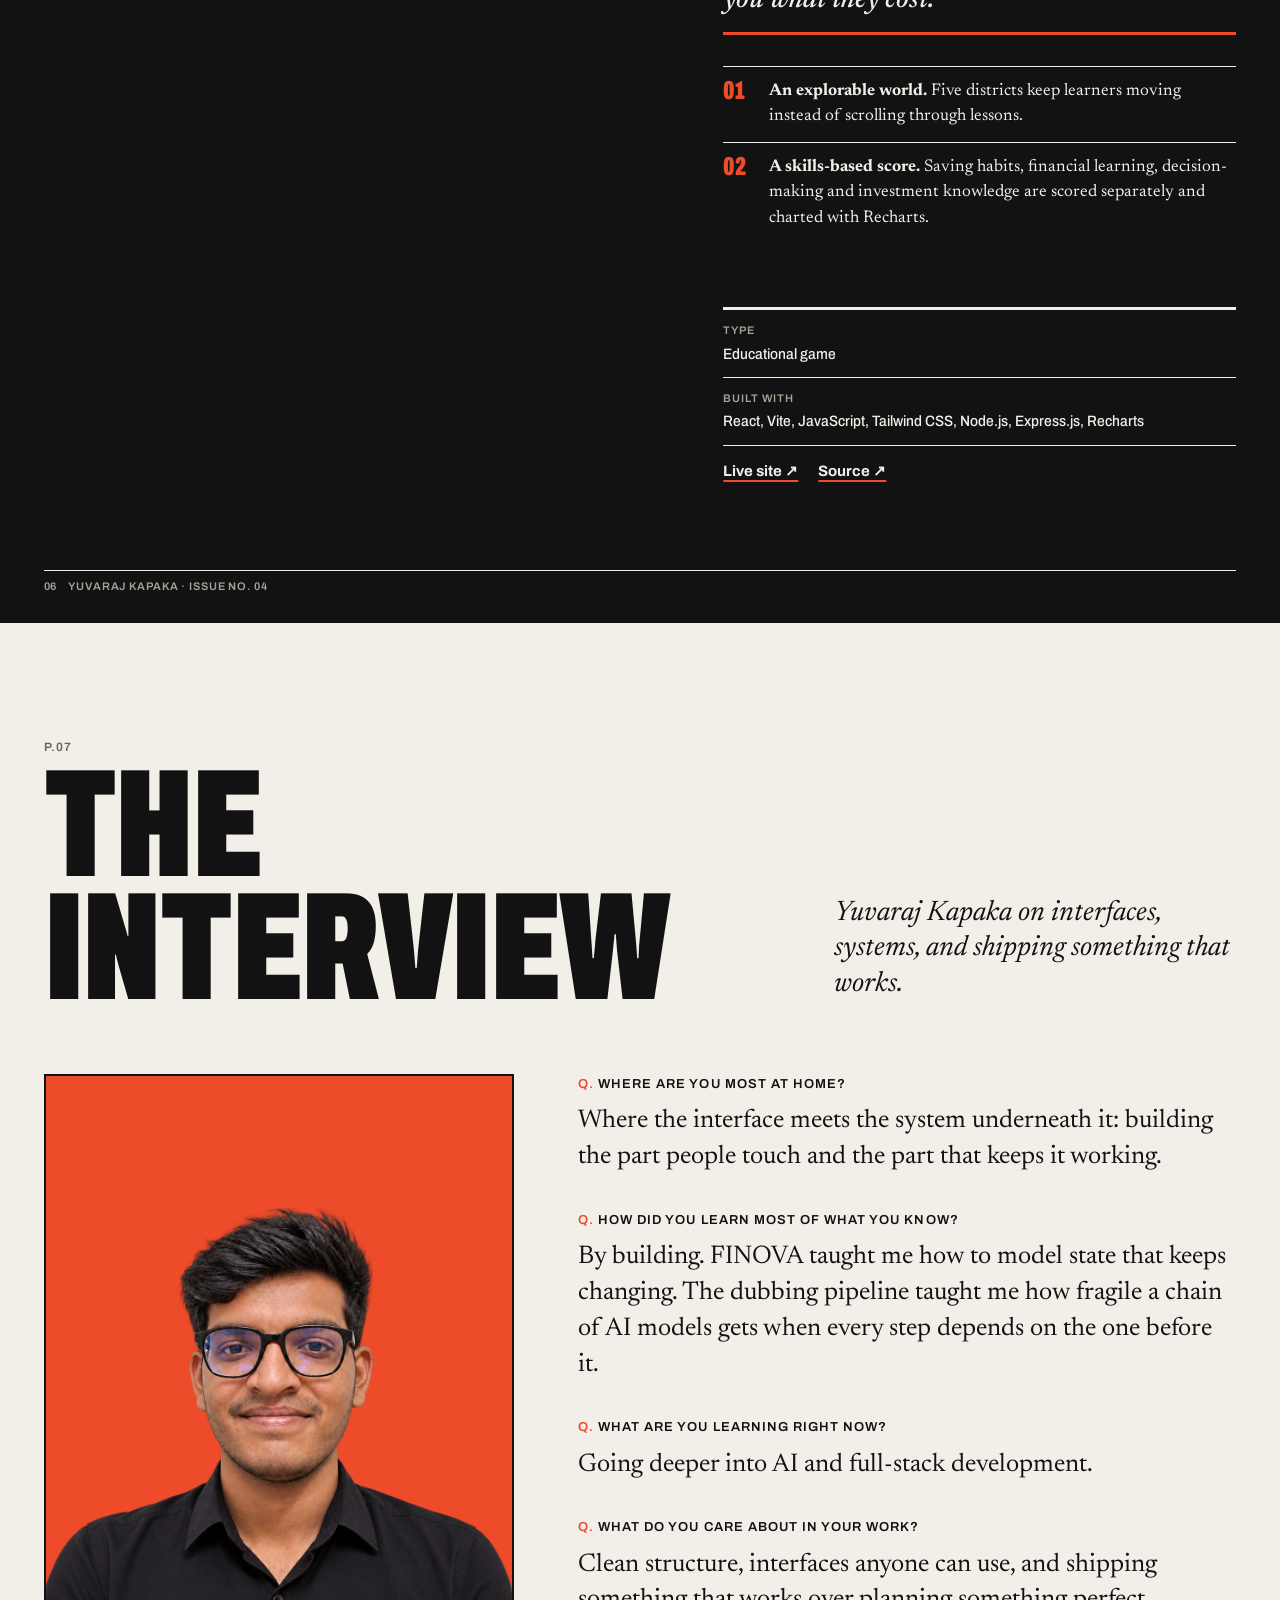
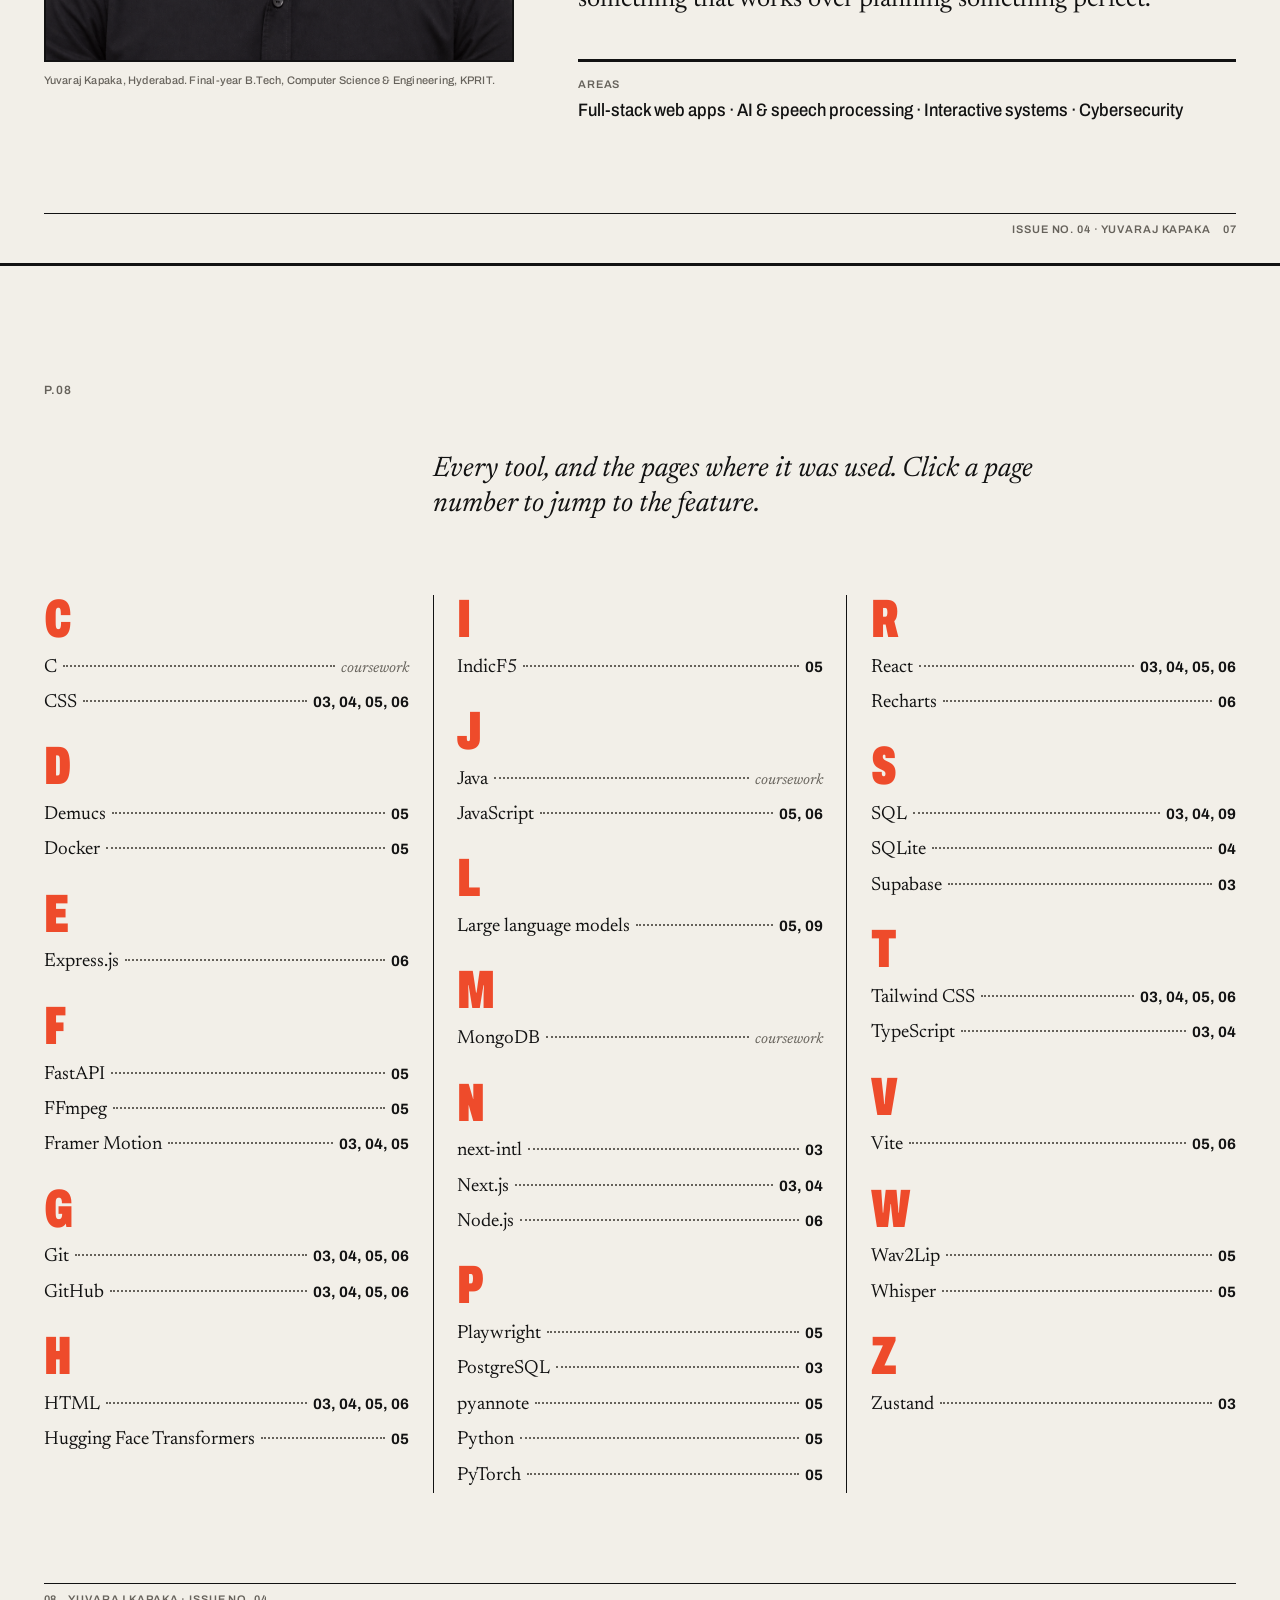
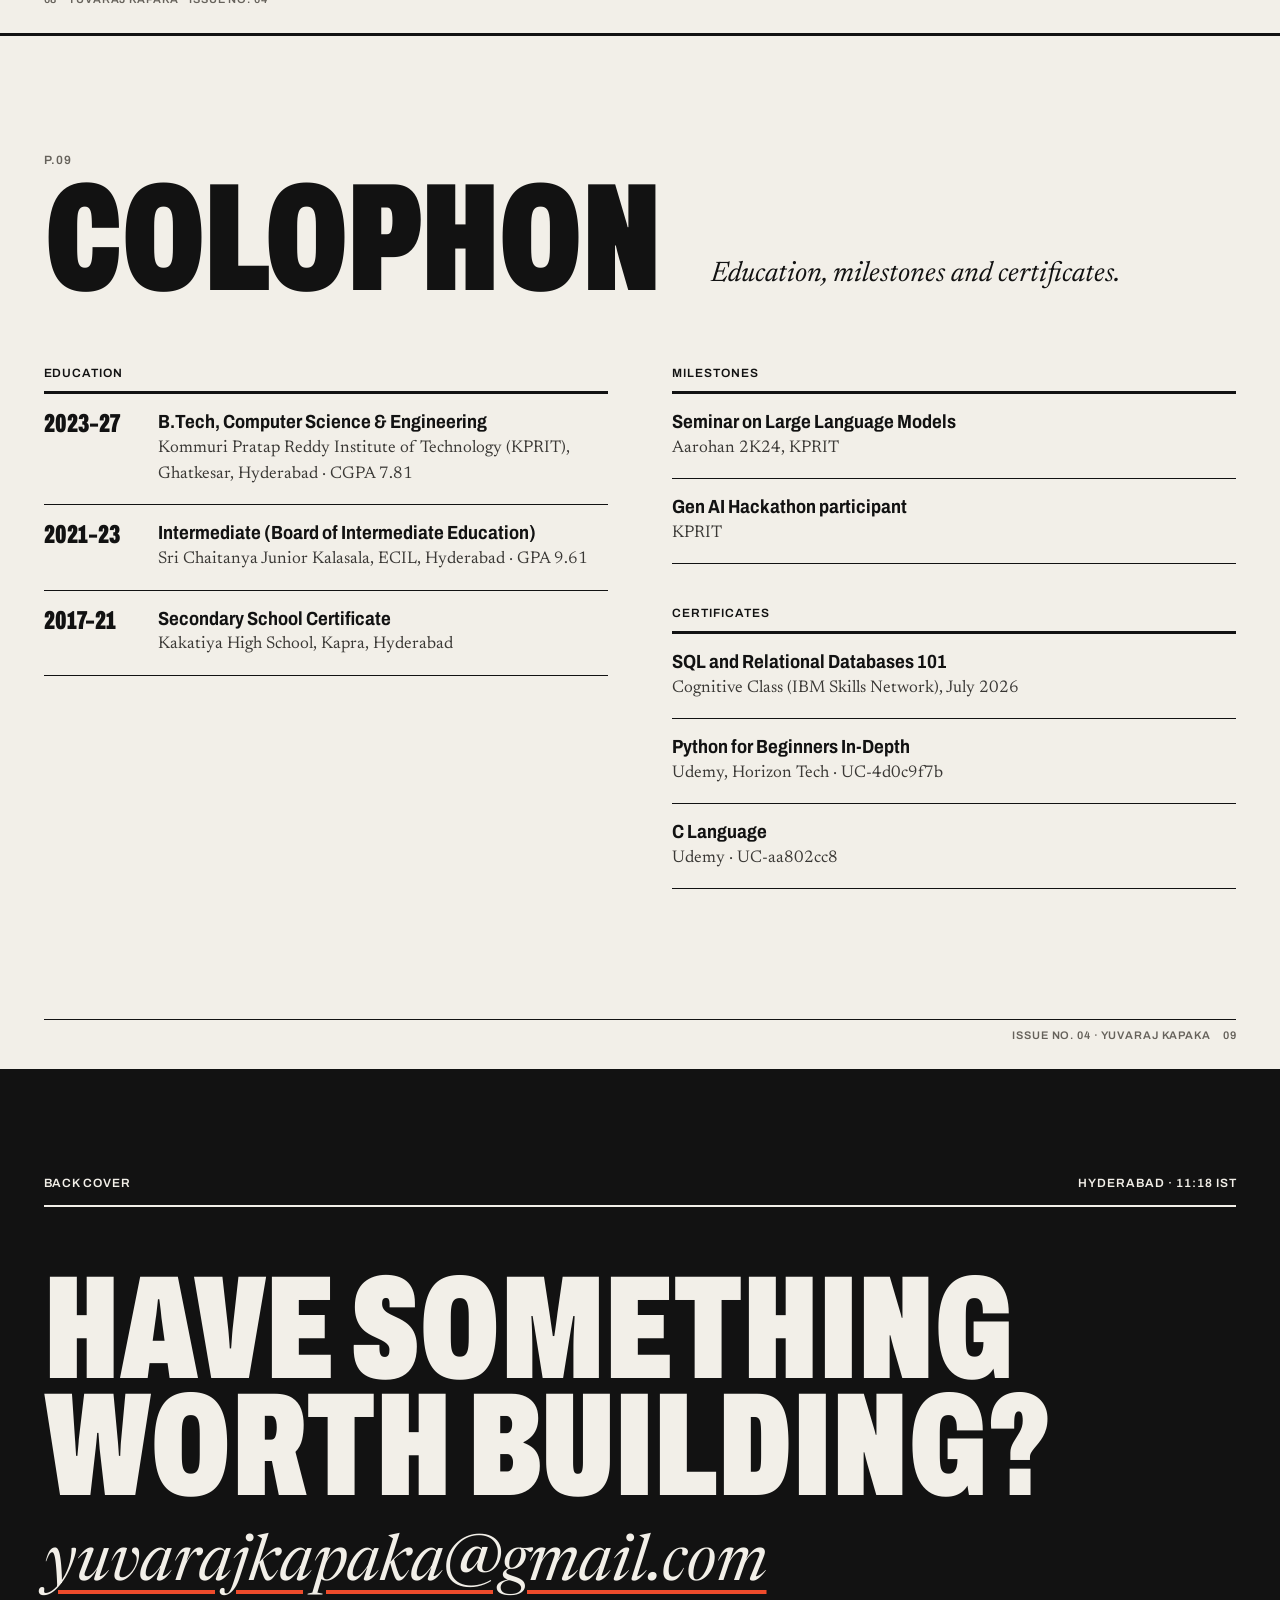
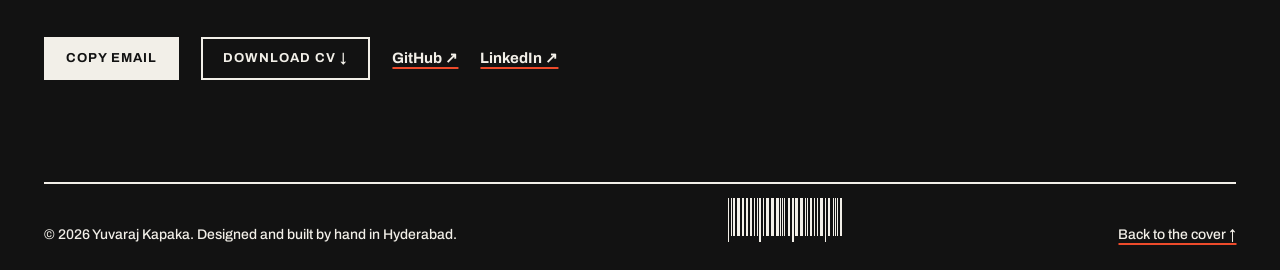
==== commit ccf92ce2: "Telugu Dub Studio: real screenshots, callouts and copy from the repo Co-Authored-By: Claude Opus 5.5" ====
--- a/index.html
+++ b/index.html
@@ -5,12 +5,12 @@
   <meta name="viewport" content="width=device-width, initial-scale=1">
   <meta name="theme-color" content="#EE4B2B">
   <title>Yuvaraj Kapaka — Software Developer</title>
-  <meta name="description" content="Yuvaraj Kapaka, a final-year computer science student in Hyderabad. Four shipped products: DukaanShoot, Campus Connect, a Telugu auto-dubbing pipeline and FINOVA.">
+  <meta name="description" content="Yuvaraj Kapaka, a final-year computer science student in Hyderabad. Four shipped products: DukaanShoot, Campus Connect, Telugu Dub Studio and FINOVA.">
   <link rel="icon" href="assets/favicon.svg" type="image/svg+xml">
   <link rel="apple-touch-icon" href="assets/apple-touch-icon.png">
   <meta property="og:type" content="website">
   <meta property="og:title" content="Yuvaraj Kapaka — The Issue No. 04">
-  <meta property="og:description" content="Final-year CSE student in Hyderabad. Four shipped products: DukaanShoot, Campus Connect, Telugu Auto-Dubbing and FINOVA.">
+  <meta property="og:description" content="Final-year CSE student in Hyderabad. Four shipped products: DukaanShoot, Campus Connect, Telugu Dub Studio and FINOVA.">
   <meta property="og:url" content="https://portfolio-two-drab-0s34tj7ryl.vercel.app/">
   <meta property="og:image" content="https://portfolio-two-drab-0s34tj7ryl.vercel.app/assets/og.png">
   <meta property="og:image:width" content="1200">
@@ -104,7 +104,7 @@
       <ol class="toc">
         <li><a href="#f1"><span class="toc-n">03</span><span class="toc-t">DukaanShoot</span><span class="toc-d">AI model photos and a marketplace for small Indian shops</span><span class="toc-tag">Cover story</span></a></li>
         <li><a href="#f2"><span class="toc-n">04</span><span class="toc-t">Campus Connect</span><span class="toc-d">The college notice board, attendance, results and fees, online</span><span class="toc-tag">Feature</span></a></li>
-        <li><a href="#f3"><span class="toc-n">05</span><span class="toc-t">Telugu Auto-Dubbing</span><span class="toc-d">An AI pipeline that re-voices video in Telugu</span><span class="toc-tag">Feature</span></a></li>
+        <li><a href="#f3"><span class="toc-n">05</span><span class="toc-t">Telugu Dub Studio</span><span class="toc-d">An AI studio that re-voices video in Telugu</span><span class="toc-tag">Feature</span></a></li>
         <li><a href="#f4"><span class="toc-n">06</span><span class="toc-t">FINOVA</span><span class="toc-d">An investment-literacy simulator you play</span><span class="toc-tag">Feature</span></a></li>
         <li><a href="#interview"><span class="toc-n">07</span><span class="toc-t">The interview</span><span class="toc-d">On interfaces, systems and shipping</span><span class="toc-tag">Q&amp;A</span></a></li>
         <li><a href="#index"><span class="toc-n">08</span><span class="toc-t">Index</span><span class="toc-d">Every tool, and where it was used</span><span class="toc-tag">Reference</span></a></li>
@@ -238,45 +238,71 @@
       <article class="feature v-split f-alt" id="f3" data-page="05" aria-labelledby="f3t">
         <header class="f-head">
           <p class="f-kicker"><span>Feature</span><span>Speech · Localization</span><span class="folio">p.05</span></p>
-          <h3 class="f-title reveal-title" id="f3t">Telugu <span class="nw">Auto-Dubbing</span></h3>
+          <h3 class="f-title reveal-title" id="f3t">Telugu <span class="nw">Dub Studio</span></h3>
           <div class="f-deck">
-            <p class="f-standfirst">English dialogue goes in. Natural Telugu comes out, in a new voice, on the same timing.</p>
+            <p class="f-standfirst">Upload a video in English and get it back in Telugu: every speaker re-voiced in their own voice, the background music kept, each line timed to its gap.</p>
             <dl class="f-stats" aria-label="By the numbers">
-              <div><dt>Pipeline stages, each cached</dt><dd>5</dd></div>
-              <div><dt>Voice engines: IndicF5, ElevenLabs</dt><dd>2</dd></div>
+              <div><dt>Indian languages it can dub into</dt><dd>11</dd></div>
+              <div><dt>Backend tests, plus end-to-end</dt><dd>112</dd></div>
+              <div><dt>Isolated Python environments for the models</dt><dd>4</dd></div>
             </dl>
           </div>
         </header>
+        <figure class="f-fig shot-gallery">
+          <div class="shot-stage">
+            <img src="assets/projects/dub-review.jpg" alt="Telugu Dub Studio script review: each Telugu line with its time slot, speaker and the English original, and a voice per speaker" width="1440" height="900" loading="lazy" data-shot="review">
+            <img src="assets/projects/dub-result.jpg" alt="Telugu Dub Studio finished video: a timeline coloured by speaker, the transcript with per-line re-voice, and saved voices" width="1440" height="900" loading="lazy" data-shot="result" hidden>
+            <img src="assets/projects/dub-upload.jpg" alt="Telugu Dub Studio upload screen: drop a video, pick the language, background music level, lip-sync and script review" width="1440" height="900" loading="lazy" data-shot="upload" hidden>
+            <ol class="callouts" data-shot="review" aria-label="Annotations">
+              <li style="--x:36.5%;--y:35.3%" data-side="r"><span>Each line sized to its time slot</span></li>
+              <li style="--x:40.3%;--y:78.3%" data-side="r"><span>Edited lines are spoken as written</span></li>
+              <li style="--x:71.5%;--y:26.8%" data-side="r"><span>One voice per speaker</span></li>
+            </ol>
+            <ol class="callouts" data-shot="result" aria-label="Annotations" hidden>
+              <li style="--x:27.8%;--y:13%" data-side="b"><span>Timeline, by speaker</span></li>
+              <li style="--x:59.2%;--y:44%" data-side="l"><span>Re-voice just one line</span></li>
+              <li style="--x:84.9%;--y:37%" data-side="b"><span>Save a voice for later</span></li>
+            </ol>
+            <ol class="callouts" data-shot="upload" aria-label="Annotations" hidden>
+              <li style="--x:82%;--y:51.3%" data-side="l"><span>Telugu, or 10 more languages</span></li>
+              <li style="--x:50.5%;--y:61%" data-side="l"><span>Keeps the background music</span></li>
+            </ol>
+          </div>
+          <figcaption><span>Fig. 3</span><span class="shot-tabs" role="group" aria-label="Telugu Dub Studio screens"><button type="button" data-shot="review" aria-pressed="true">Script review</button><button type="button" data-shot="result" aria-pressed="false">Finished video</button><button type="button" data-shot="upload" aria-pressed="false">Upload</button></span></figcaption>
+        </figure>
+        <div class="f-body">
+          <div class="f-text">
+            <p class="dropcap">Most video is made in English, and many people in Andhra Pradesh and Telangana would rather hear Telugu. The studio separates the voices from the music, transcribes the speech, works out who is speaking, translates each line to fit the time it has, and re-voices every speaker by cloning their own voice before mixing it back over the soundtrack.</p>
+            <p>The job can pause after translation, so a person checks the Telugu script, fixes lines and picks voices before anything is spoken. After that, a single line can be edited and re-voiced without redoing the whole video.</p>
+            <blockquote class="pull">“Every line has to fit its gap. If the Telugu runs long, it is shortened and re-voiced.”</blockquote>
+            <ol class="notes">
+              <li><b>Translation sized to the clock.</b> An <span class="sc">LLM</span> translates each line for its time slot; if the voiced line still overruns, it is shortened and voiced again, then gently sped up to fit.</li>
+              <li><b>Built for one 6&#8201;GB GPU.</b> Jobs run one at a time on a queue, each model lives in its own Python environment and stays warm between jobs, and progress streams live to the browser.</li>
+              <li><b>Tested like a product.</b> 112 backend tests, Vitest unit tests and a Playwright run of the whole flow in CI, with Docker Compose for deployment.</li>
+            </ol>
+          </div>
+          <aside class="f-meta">
+            <dl>
+              <div><dt>Type</dt><dd>Full-stack AI web app</dd></div>
+              <div><dt>Built with</dt><dd>React 19, Vite, Tailwind CSS 4, Motion · FastAPI, Python, PyTorch (CUDA), Faster-Whisper, pyannote, Demucs, IndicF5, Wav2Lip, FFmpeg, Docker</dd></div>
+              <div><dt>Try it</dt><dd>Runs on your own NVIDIA GPU. The screens here use the project’s test data.</dd></div>
+            </dl>
+            <p class="f-links"><a class="link" href="https://github.com/yuvarajkapaka/telugu-ai-dubbing-studio" target="_blank" rel="noopener noreferrer">Source ↗</a></p>
+          </aside>
+        </div>
         <figure class="f-fig f-diagram" aria-label="Diagram: an English line becomes a Telugu line on the same timeline">
           <div class="dub" id="dubDemo">
             <div class="dub-row" data-part="en"><span class="dub-lang">EN</span><span class="dub-bars"></span><span class="dub-line">“Let’s meet at the station tomorrow.”</span></div>
             <div class="dub-row dub-te" data-part="te"><span class="dub-lang" lang="te">తె</span><span class="dub-bars"></span><span class="dub-line" lang="te">“రేపు స్టేషన్‌లో కలుద్దాం.”</span></div>
             <ol class="dub-steps">
-              <li data-step="en">Transcribe</li><li data-step="en">Separate the voice</li><li data-step="te">Translate</li><li data-step="te">Synthesize</li><li data-step="te">Sync</li>
-            </ol>
-          </div>
-          <figcaption><span>Fig. 3</span><span>The same line, before and after. Diagram; screenshots coming soon.</span></figcaption>
-        </figure>
-        <div class="f-body">
-          <div class="f-text">
-            <p class="dropcap">Most video is made in English, and many people in Andhra Pradesh and Telangana would rather hear Telugu. This pipeline localizes a video end to end: Whisper transcribes the speech, the dialogue is translated into Telugu, a text-to-speech model re-voices it with voice cloning, and Demucs remixes it back over the original background sound.</p>
-            <blockquote class="pull">“Failed runs restart from the last completed stage, not from scratch.”</blockquote>
-            <ol class="notes">
-              <li><b>Cached and resumable.</b> Each stage’s output is kept, so an interrupted run picks up where it stopped.</li>
-              <li><b>A <span class="sc">QA</span> loop on its own voice.</b> Generated audio is re-transcribed and checked against the intended text; mismatches are retried, which cuts silent or wrong output.</li>
-            </ol>
-          </div>
-          <aside class="f-meta">
-            <dl>
-              <div><dt>Type</dt><dd>AI media pipeline</dd></div>
-              <div><dt>Built with</dt><dd>Python, PyTorch (CUDA), Whisper, Demucs, FFmpeg, Hugging Face Transformers, IndicF5 / ElevenLabs</dd></div>
-            </dl>
-            <p class="f-links"><a class="link" href="https://github.com/yuvarajkapaka" target="_blank" rel="noopener noreferrer">GitHub ↗</a></p>
-          </aside>
-        </div>
+              <li data-step="en">Separate the music</li><li data-step="en">Transcribe</li><li data-step="en">Find the speakers</li><li data-step="te">Translate to fit</li><li data-step="te">Clone each voice</li><li data-step="te">Mix</li>
+            </ol>
+          </div>
+          <figcaption><span>Fig. 4</span><span>How one line travels: the same words, before and after, on the same timing.</span></figcaption>
+        </figure>
       </article>
 
-      <!-- f4 · Cobalt page, split down the middle: screenshot stays, text scrolls -->
+      <!-- f4 · Black page, split down the middle: screenshot stays, text scrolls -->
       <article class="feature v-sticky" id="f4" data-page="06" aria-labelledby="f4t">
         <header class="f-head">
           <p class="f-kicker"><span>Feature</span><span>Fintech · Interactive learning</span><span class="folio">p.06</span></p>
@@ -291,7 +317,7 @@
               <li style="--x:30%;--y:35.8%" data-side="l"><span>The current mission</span></li>
             </ol>
           </div>
-          <figcaption><span>Fig. 4</span><span>The Financial World home screen, mid-mission.</span></figcaption>
+          <figcaption><span>Fig. 5</span><span>The Financial World home screen, mid-mission.</span></figcaption>
         </figure>
         <dl class="f-stats" aria-label="By the numbers">
           <div><dt>Districts to explore</dt><dd>5</dd></div>
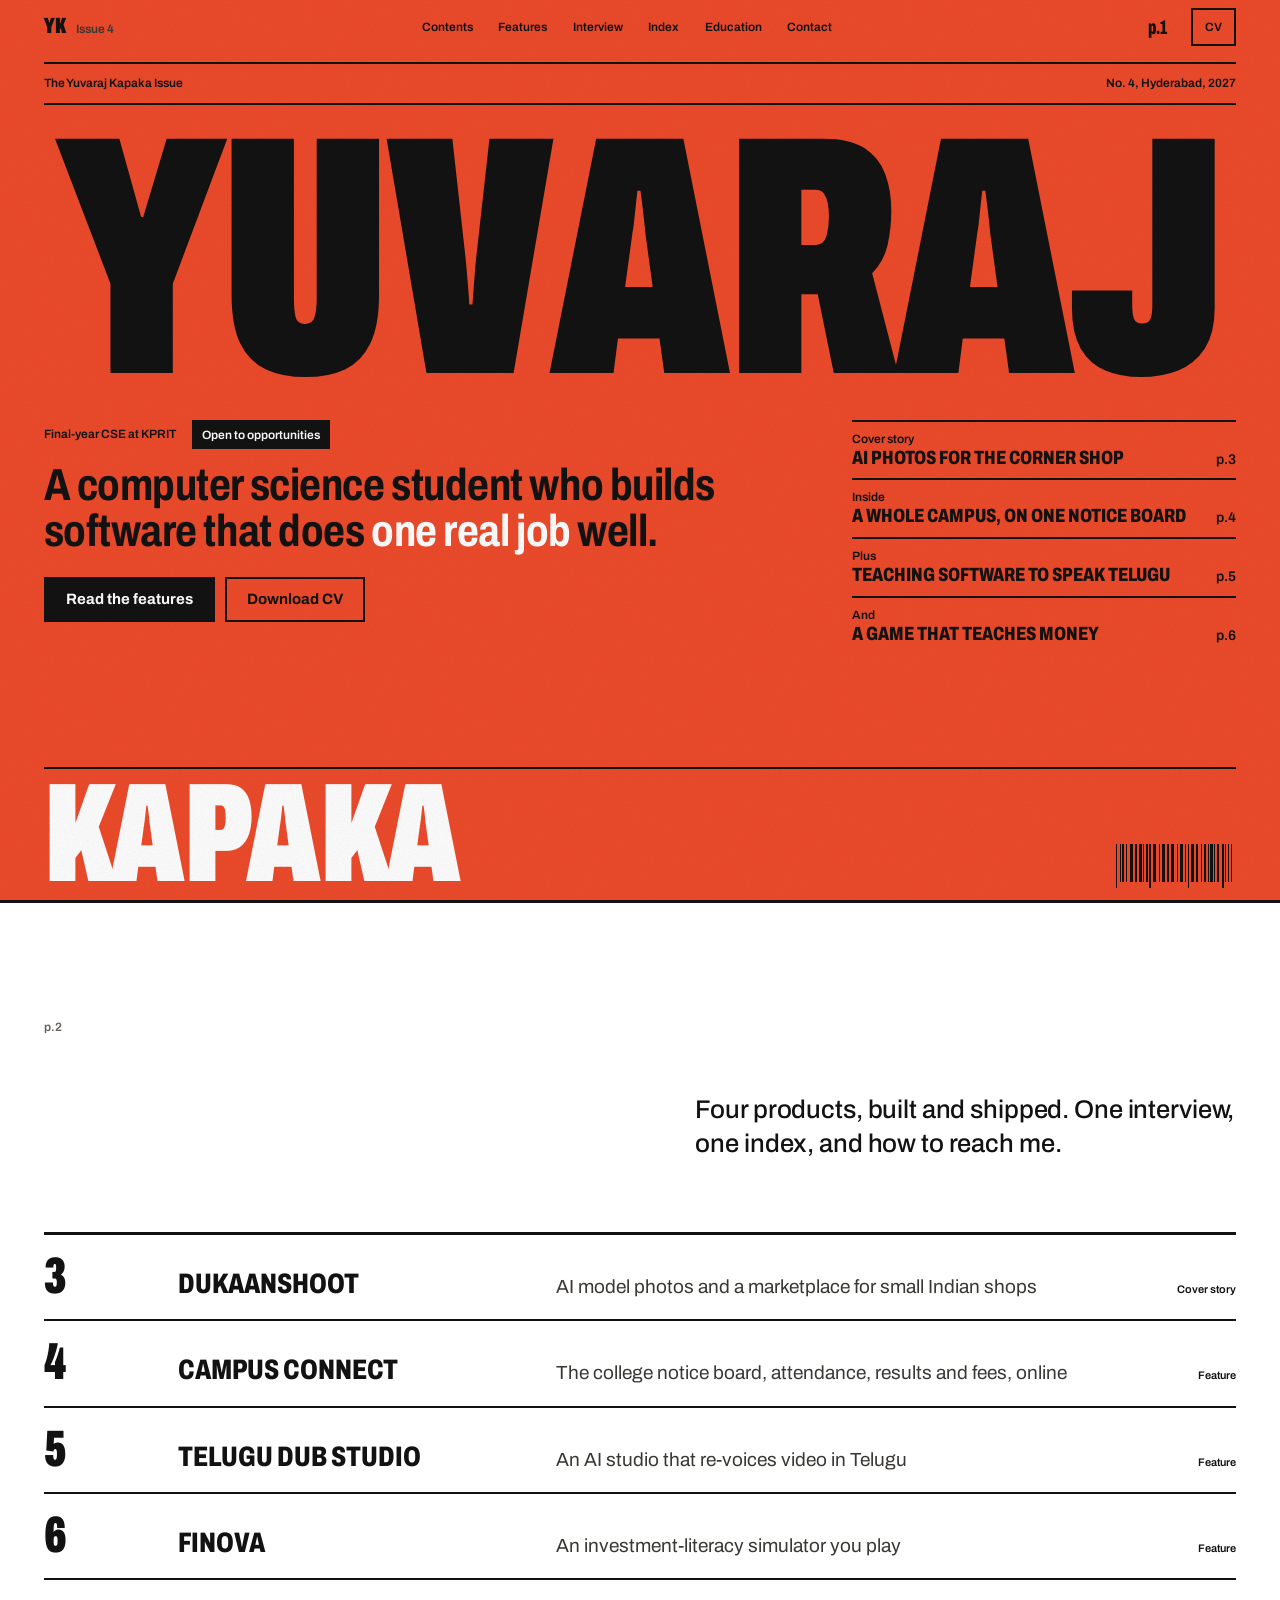
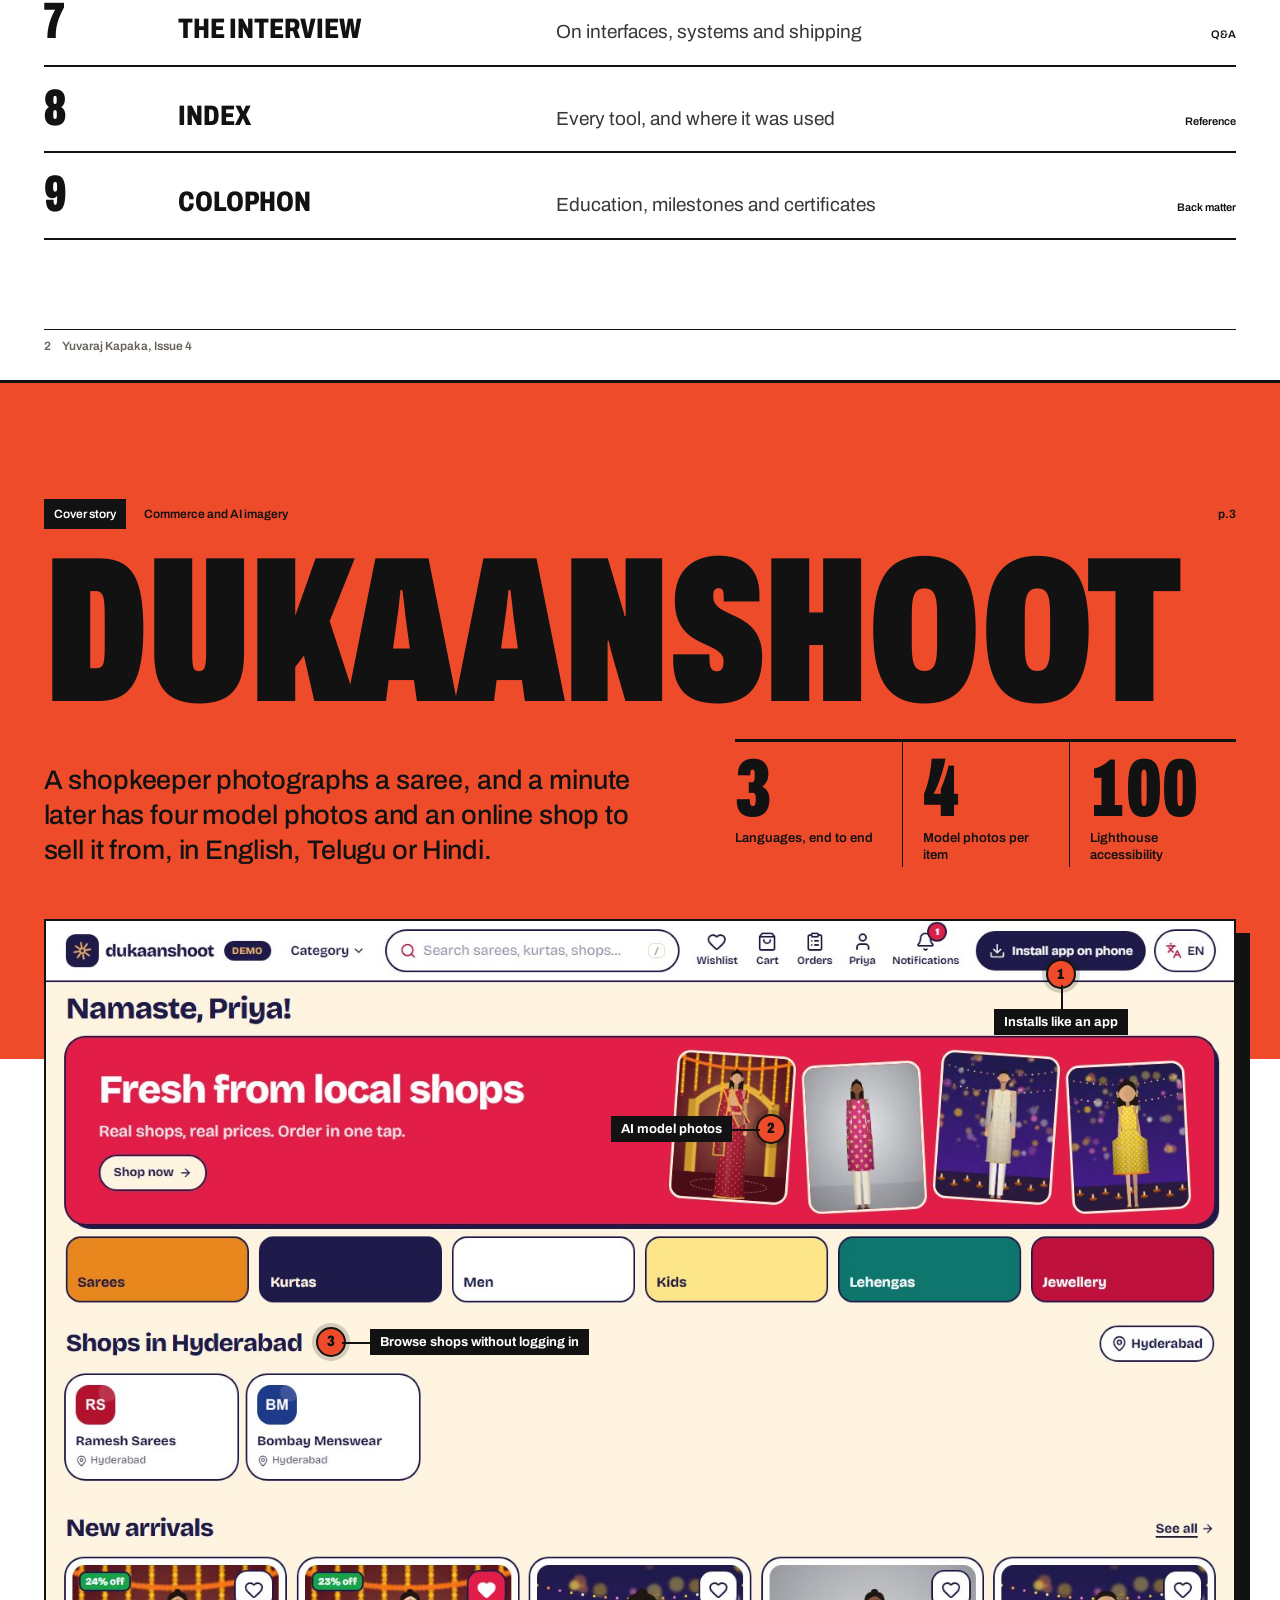
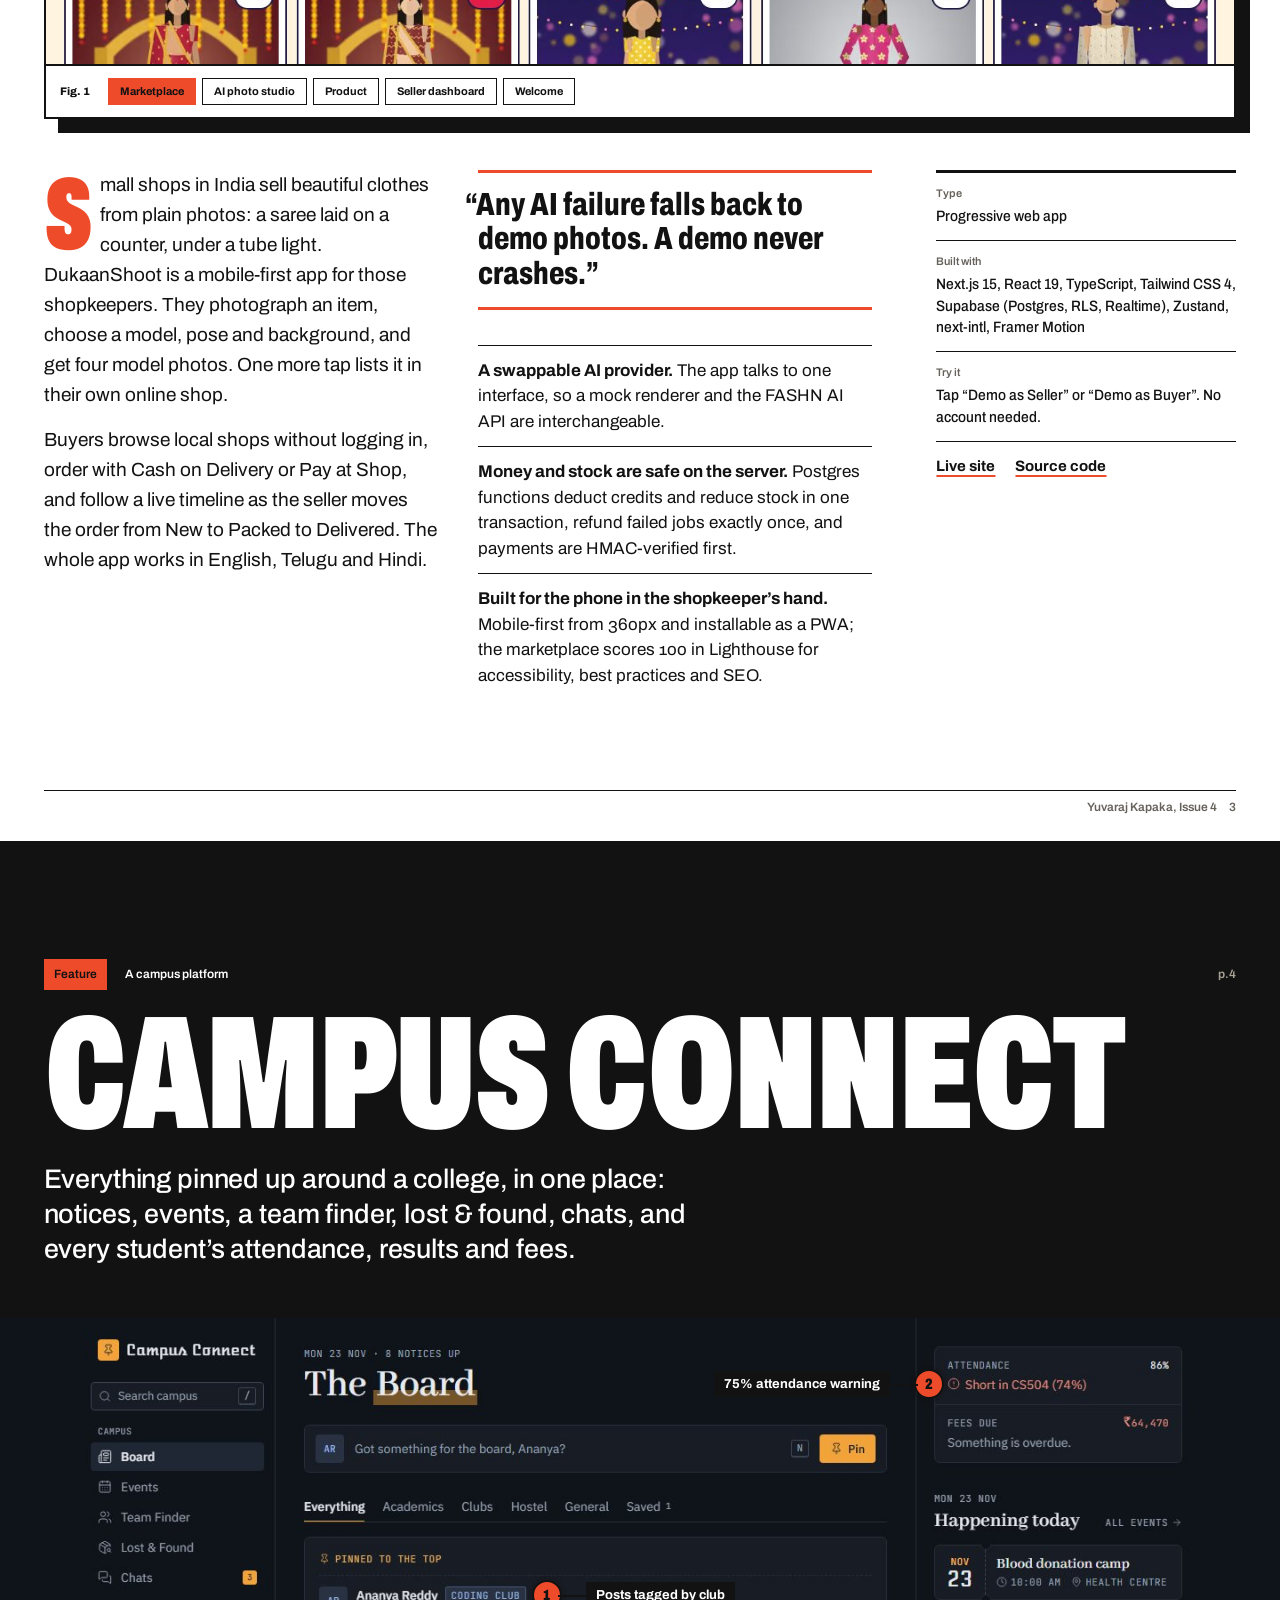
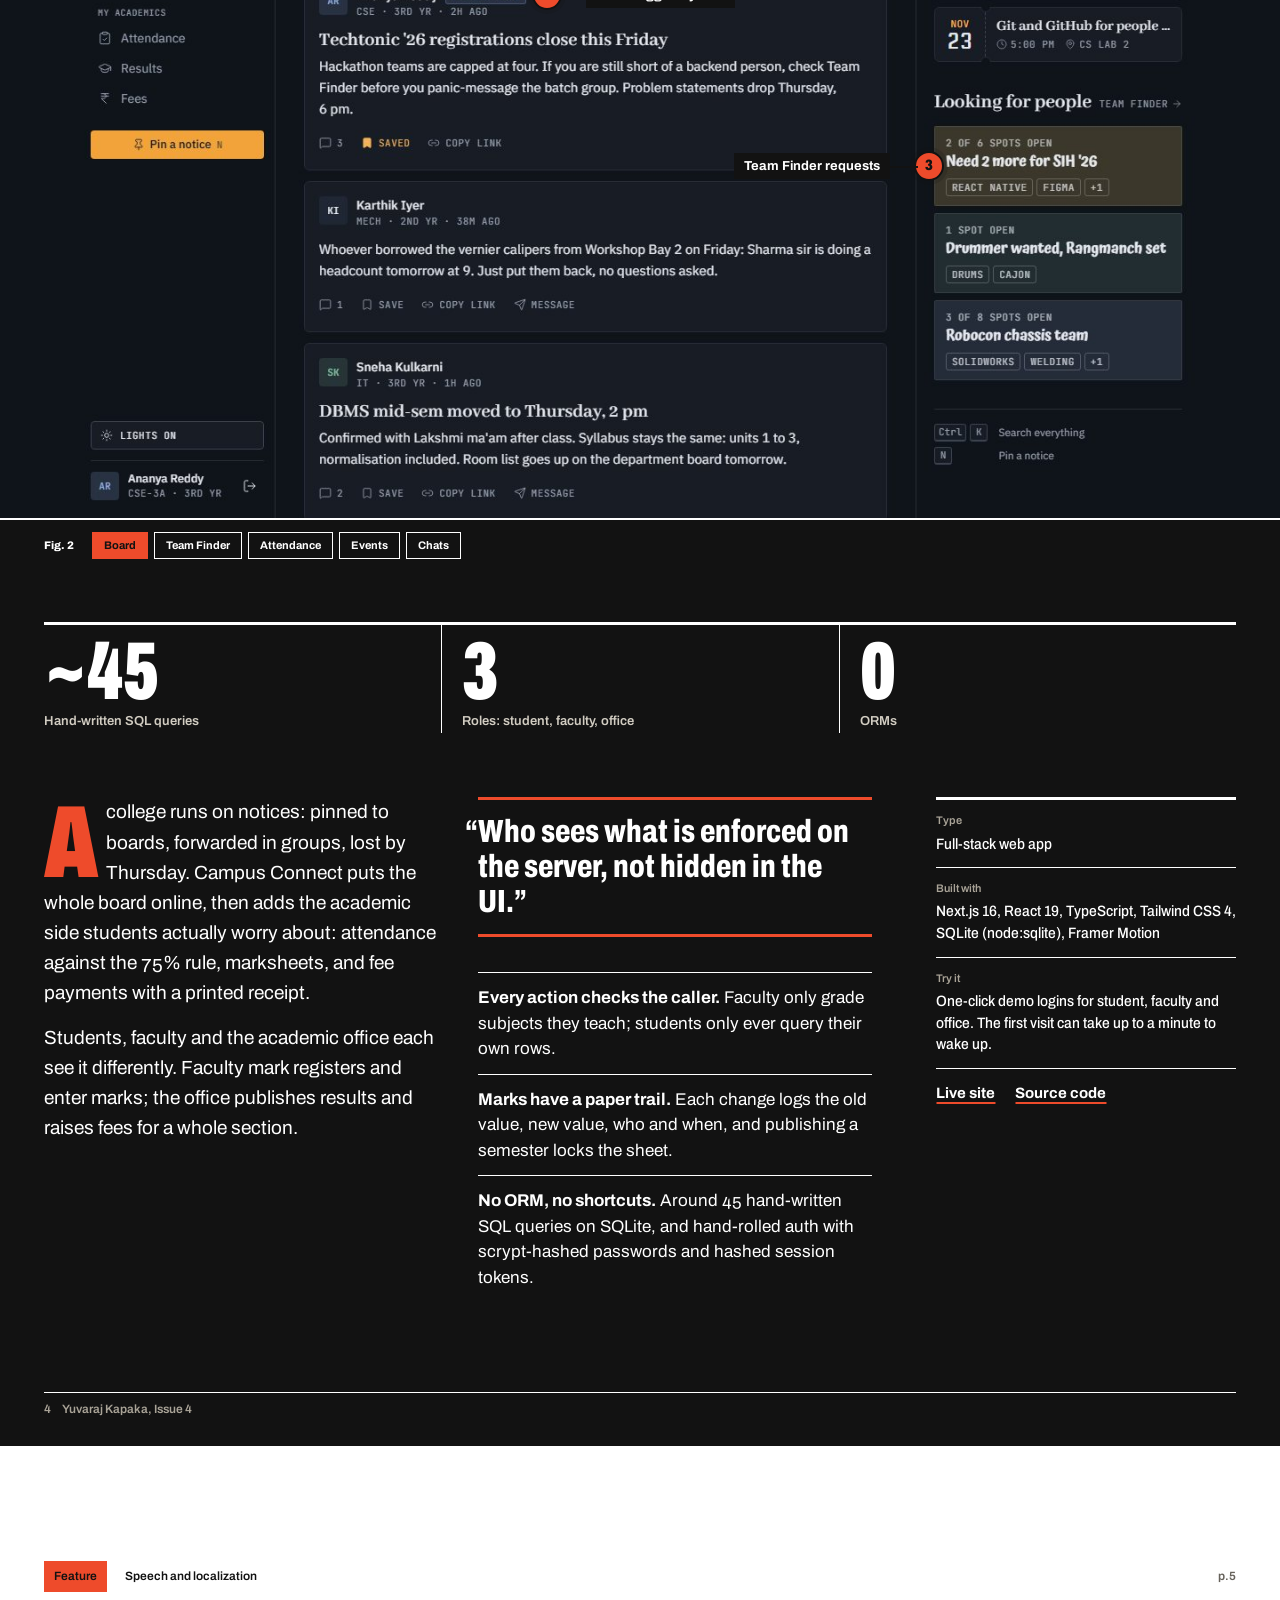
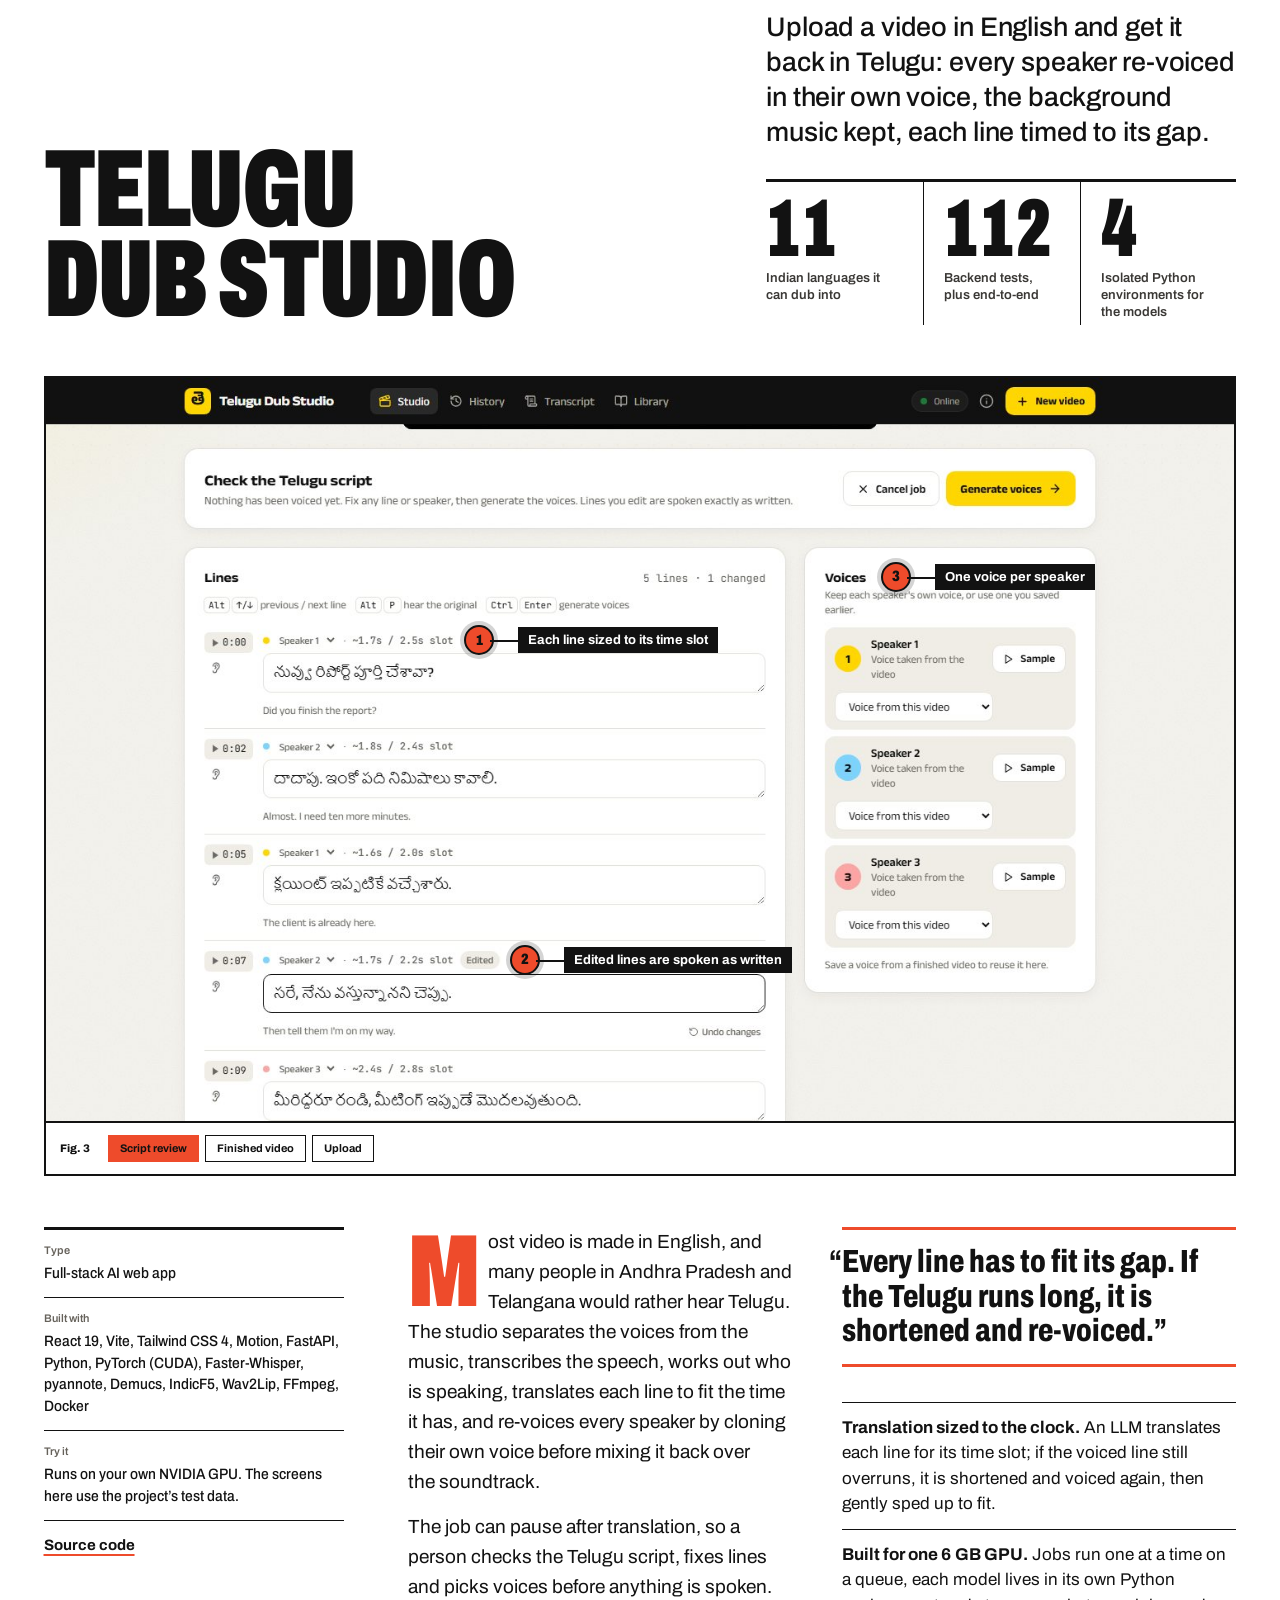
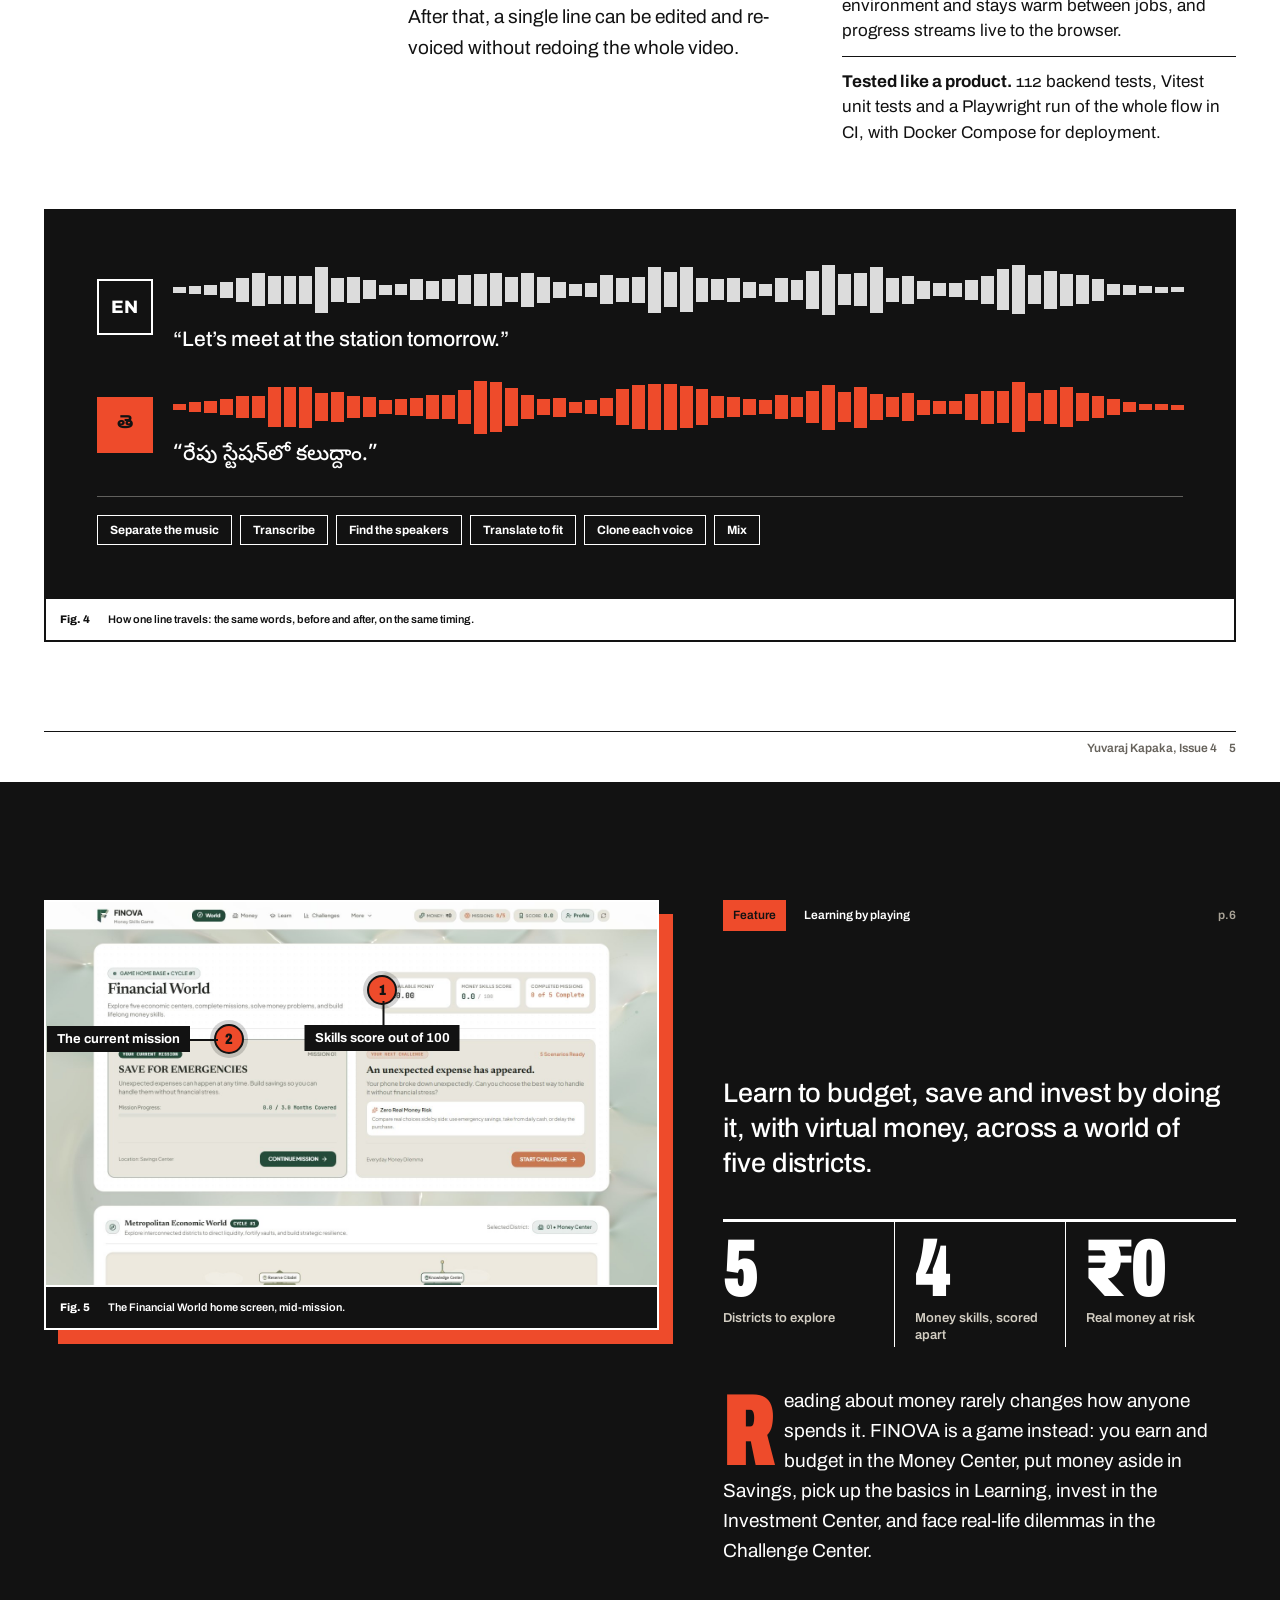
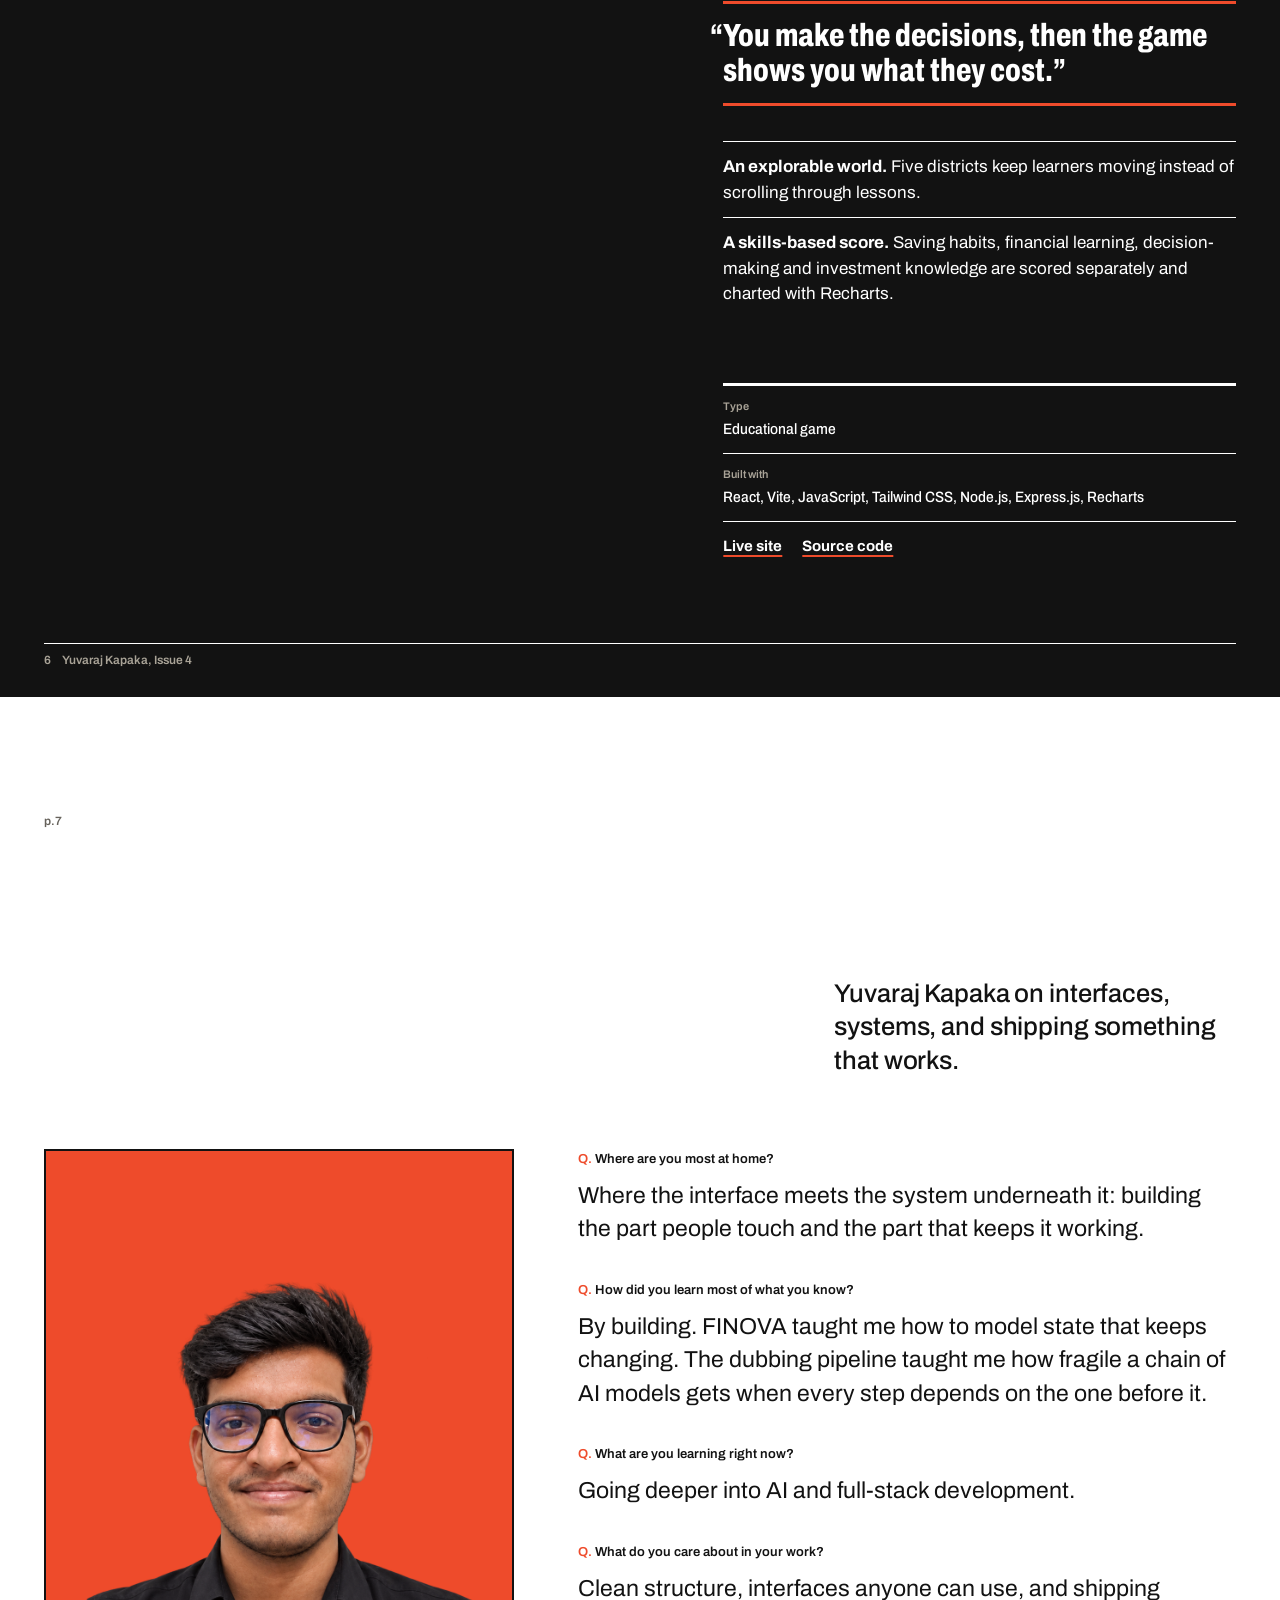
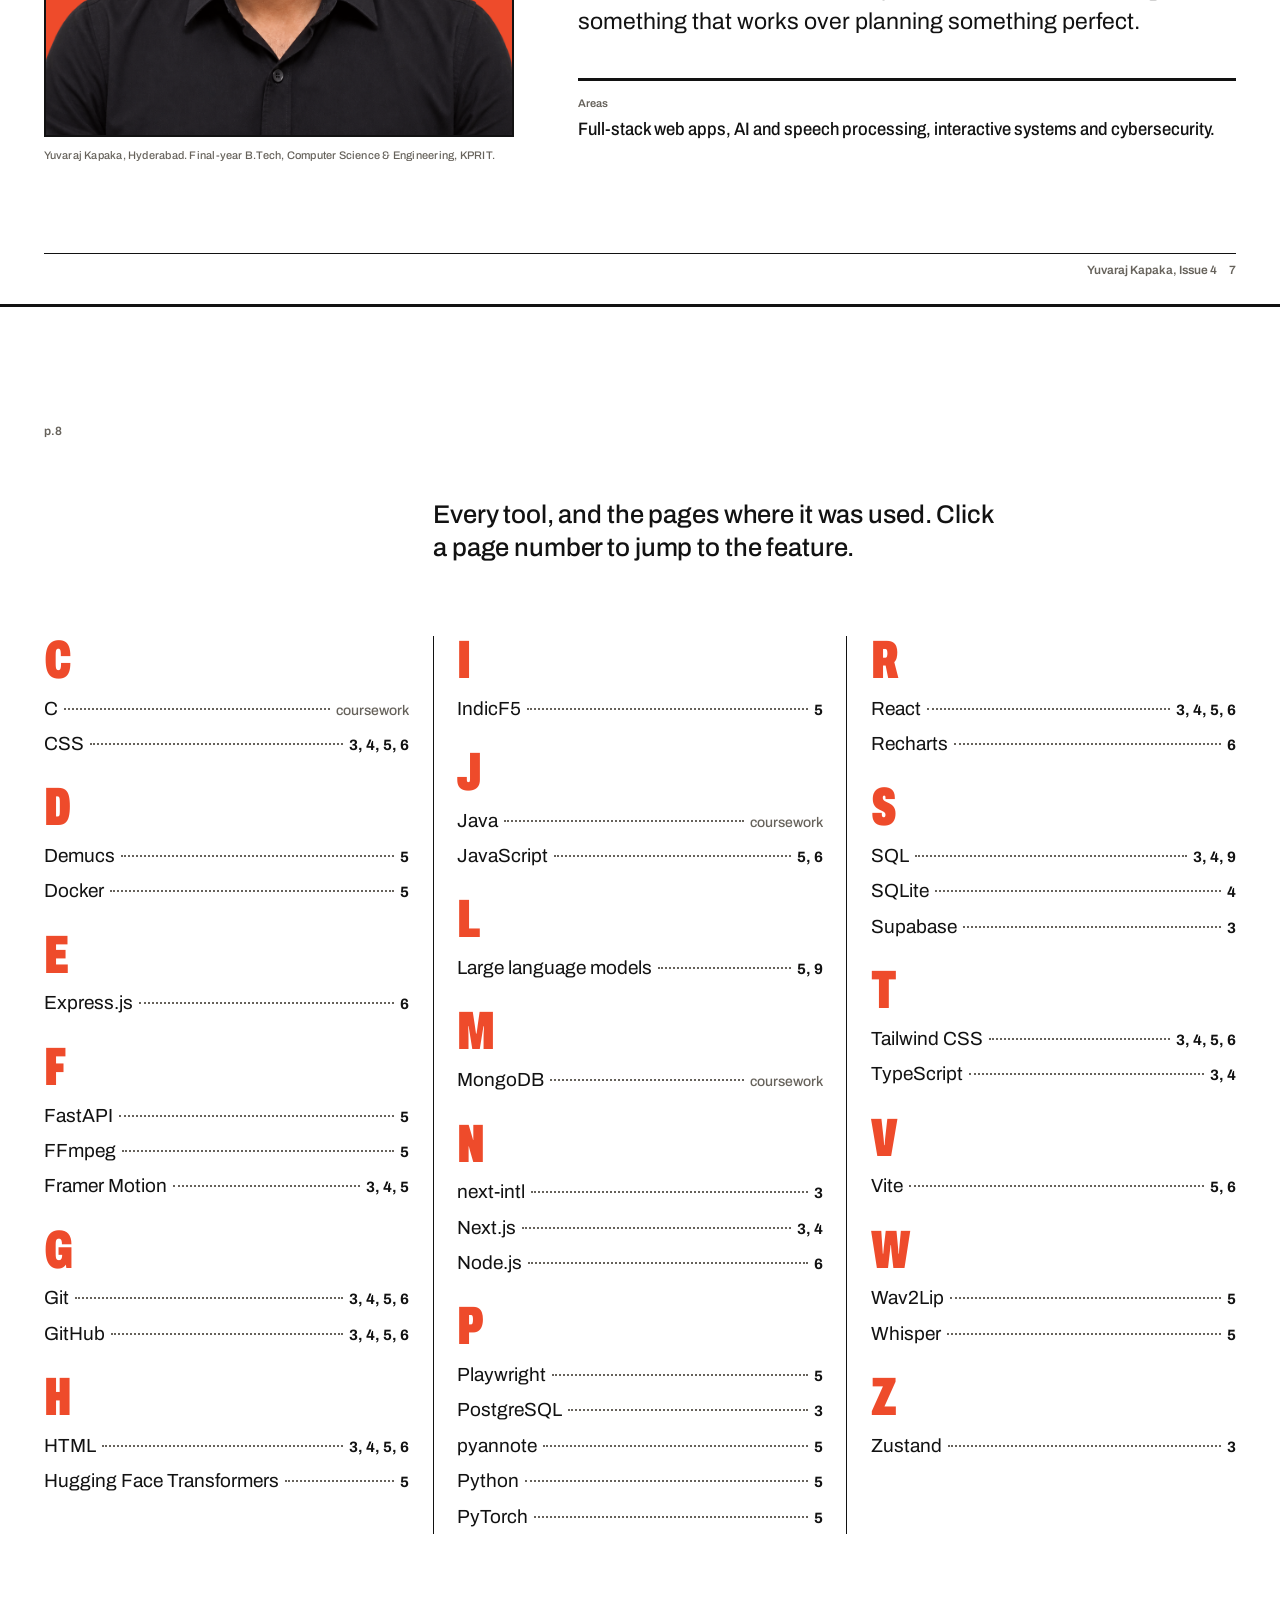
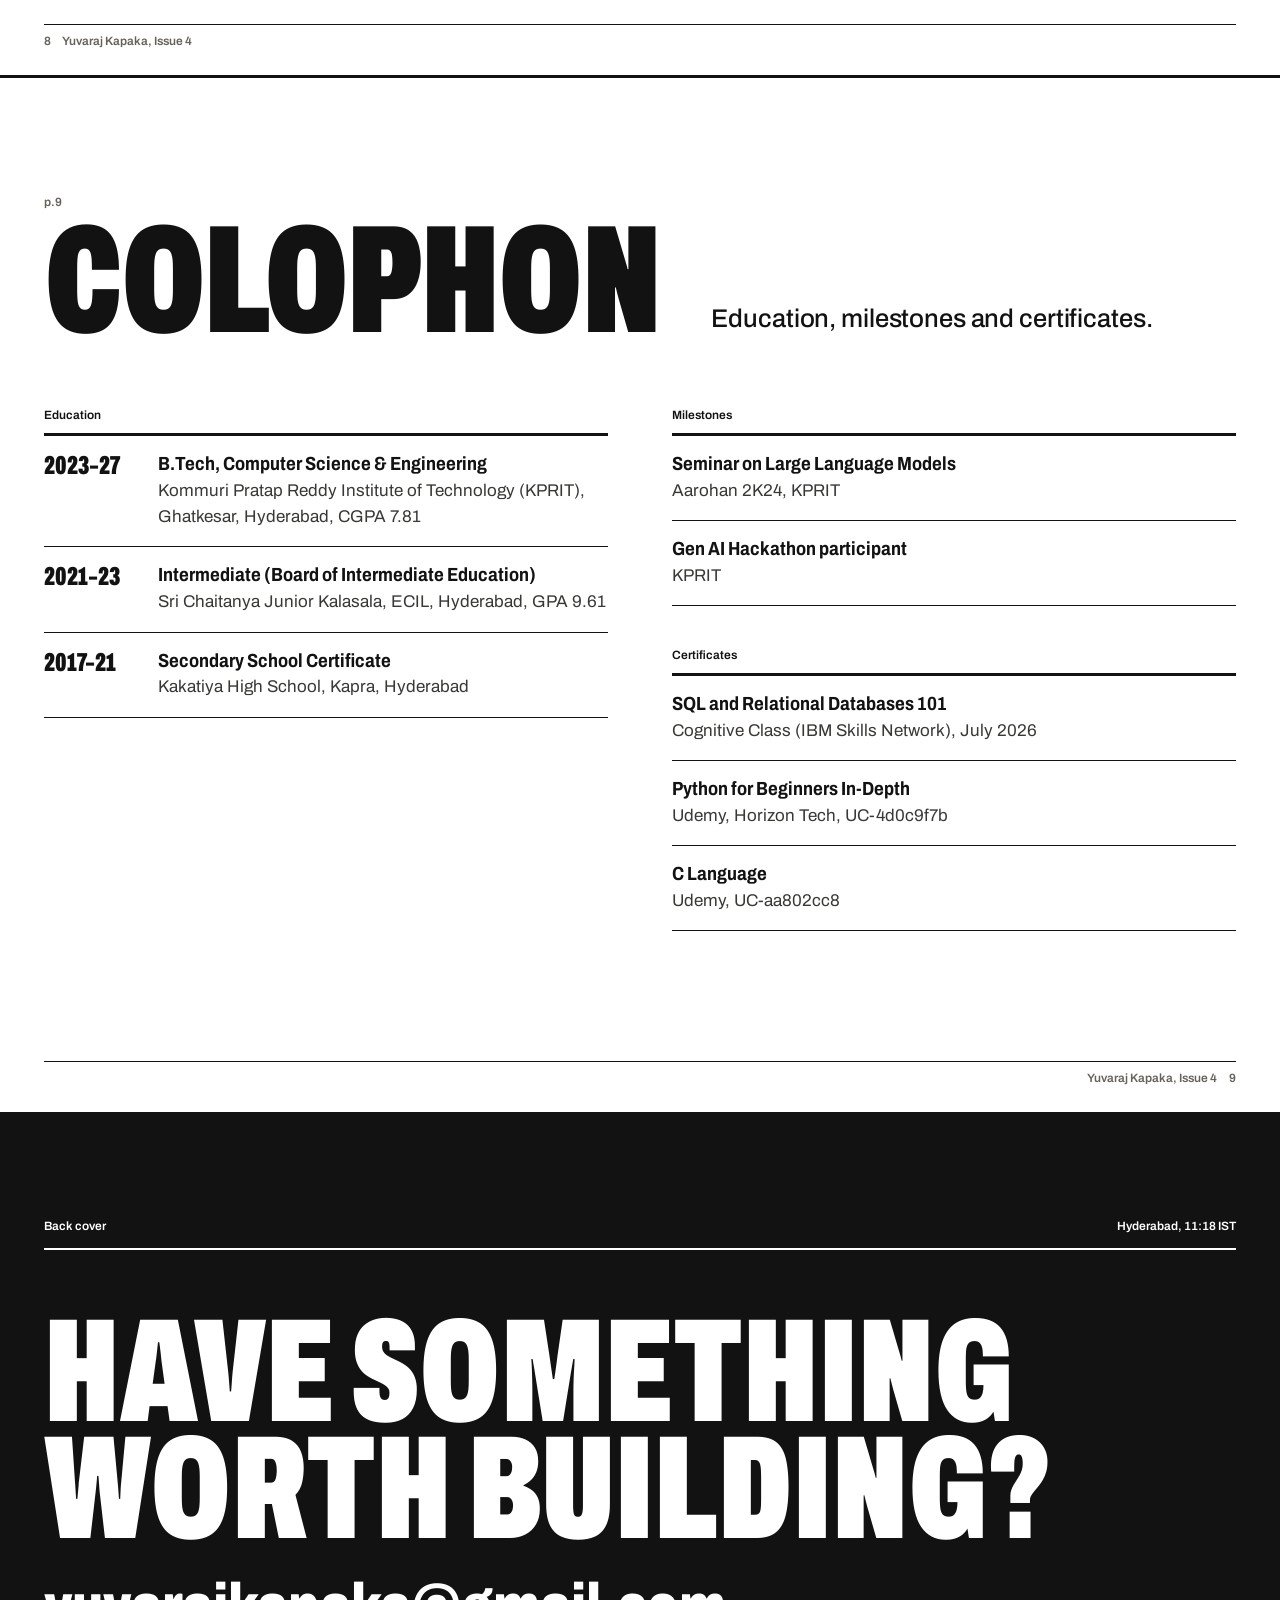
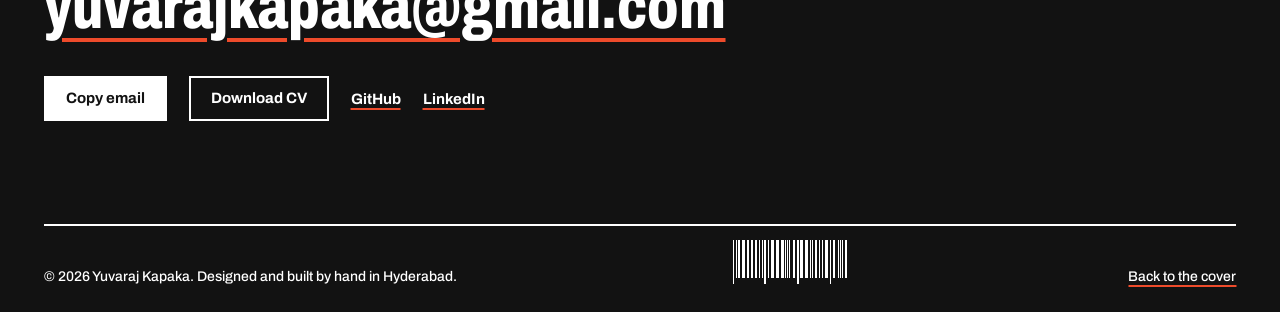
==== commit 953af5b5: "Drop AI-default tells: one sans family, white paper, plain labels; resume matches dubbing repo Co-Au" ====
--- a/index.html
+++ b/index.html
@@ -9,7 +9,7 @@
   <link rel="icon" href="assets/favicon.svg" type="image/svg+xml">
   <link rel="apple-touch-icon" href="assets/apple-touch-icon.png">
   <meta property="og:type" content="website">
-  <meta property="og:title" content="Yuvaraj Kapaka — The Issue No. 04">
+  <meta property="og:title" content="Yuvaraj Kapaka — The Issue No. 4">
   <meta property="og:description" content="Final-year CSE student in Hyderabad. Four shipped products: DukaanShoot, Campus Connect, Telugu Dub Studio and FINOVA.">
   <meta property="og:url" content="https://portfolio-two-drab-0s34tj7ryl.vercel.app/">
   <meta property="og:image" content="https://portfolio-two-drab-0s34tj7ryl.vercel.app/assets/og.png">
@@ -18,7 +18,7 @@
   <meta name="twitter:card" content="summary_large_image">
   <link rel="preconnect" href="https://fonts.googleapis.com">
   <link rel="preconnect" href="https://fonts.gstatic.com" crossorigin>
-  <link href="https://fonts.googleapis.com/css2?family=Archivo:ital,wdth,wght@0,62..125,100..900;1,62..125,100..900&family=Newsreader:ital,opsz,wght@0,6..72,400..700;1,6..72,400..700&family=Noto+Sans+Telugu:wght@500;700&display=swap" rel="stylesheet">
+  <link href="https://fonts.googleapis.com/css2?family=Archivo:wdth,wght@62..125,100..900&family=Noto+Sans+Telugu:wght@500;700&display=swap" rel="stylesheet">
   <link rel="stylesheet" href="portfolio.css">
   <script>document.documentElement.classList.add("js");</script>
   <script src="portfolio.js" defer></script>
@@ -28,7 +28,7 @@
 
   <!-- Running header, like the top of a magazine page -->
   <header class="runner" id="runner">
-    <a class="runner-mark" href="#top" aria-label="Yuvaraj Kapaka, back to the cover"><b>YK</b><span>Issue 04</span></a>
+    <a class="runner-mark" href="#top" aria-label="Yuvaraj Kapaka, back to the cover"><b>YK</b><span>Issue 4</span></a>
     <nav aria-label="Main">
       <ul class="runner-nav">
         <li><a href="#contents">Contents</a></li>
@@ -39,32 +39,32 @@
         <li><a href="#back">Contact</a></li>
       </ul>
     </nav>
-    <p class="runner-page" aria-hidden="true">p.<span id="pageNo">01</span></p>
-    <a class="runner-cv" href="assets/Yuvaraj-Kapaka-Resume.pdf" download>CV ↓</a>
+    <p class="runner-page" aria-hidden="true">p.<span id="pageNo">1</span></p>
+    <a class="runner-cv" href="assets/Yuvaraj-Kapaka-Resume.pdf" download>CV</a>
     <button class="runner-menu" id="menuBtn" type="button" aria-expanded="false" aria-controls="mobileMenu">Menu</button>
   </header>
 
   <div class="mmenu" id="mobileMenu" hidden>
     <nav aria-label="Mobile">
       <ol>
-        <li><a href="#contents"><span>01</span>Contents</a></li>
-        <li><a href="#features"><span>02</span>Features</a></li>
-        <li><a href="#interview"><span>03</span>Interview</a></li>
-        <li><a href="#index"><span>04</span>Index</a></li>
-        <li><a href="#colophon"><span>05</span>Education</a></li>
-        <li><a href="#back"><span>06</span>Contact</a></li>
+        <li><a href="#contents">Contents</a></li>
+        <li><a href="#features">Features</a></li>
+        <li><a href="#interview">Interview</a></li>
+        <li><a href="#index">Index</a></li>
+        <li><a href="#colophon">Education</a></li>
+        <li><a href="#back">Contact</a></li>
       </ol>
-      <a class="btn btn-ink" href="assets/Yuvaraj-Kapaka-Resume.pdf" download>Download CV ↓</a>
+      <a class="btn btn-ink" href="assets/Yuvaraj-Kapaka-Resume.pdf" download>Download CV</a>
     </nav>
   </div>
 
   <main id="main">
 
     <!-- ============ COVER ============ -->
-    <section class="cover" id="top" data-page="01" aria-labelledby="coverName">
+    <section class="cover" id="top" data-page="1" aria-labelledby="coverName">
       <div class="cover-top">
         <span>The Yuvaraj Kapaka Issue</span>
-        <span>No. 04 · Hyderabad · 2027</span>
+        <span>No. 4, Hyderabad, 2027</span>
       </div>
 
       <h1 class="masthead" id="coverName" aria-label="Yuvaraj Kapaka">
@@ -73,18 +73,18 @@
 
       <div class="coverlines">
         <div class="cl cl-left">
-          <p class="cl-kicker"><span>Final year · CSE · KPRIT</span><span class="cl-open">Open to opportunities</span></p>
+          <p class="cl-kicker"><span>Final-year CSE at KPRIT</span><span class="cl-open">Open to opportunities</span></p>
           <p class="cl-statement">A computer science student who builds software that does <em>one real job</em> well.</p>
           <div class="cover-actions">
-            <a class="btn btn-ink" href="#features">Read the features ↓</a>
+            <a class="btn btn-ink" href="#features">Read the features</a>
             <a class="btn btn-line" href="assets/Yuvaraj-Kapaka-Resume.pdf" download>Download CV</a>
           </div>
         </div>
         <div class="cl cl-right">
-          <a class="cl-story" href="#f1"><b>Cover story</b>AI photos for the corner shop <i>p.03</i></a>
-          <a class="cl-story" href="#f2"><b>Inside</b>A whole campus, on one notice board <i>p.04</i></a>
-          <a class="cl-story" href="#f3"><b>Plus</b>Teaching software to speak Telugu <i>p.05</i></a>
-          <a class="cl-story" href="#f4"><b>And</b>A game that teaches money <i>p.06</i></a>
+          <a class="cl-story" href="#f1"><b>Cover story</b>AI photos for the corner shop <i>p.3</i></a>
+          <a class="cl-story" href="#f2"><b>Inside</b>A whole campus, on one notice board <i>p.4</i></a>
+          <a class="cl-story" href="#f3"><b>Plus</b>Teaching software to speak Telugu <i>p.5</i></a>
+          <a class="cl-story" href="#f4"><b>And</b>A game that teaches money <i>p.6</i></a>
         </div>
       </div>
 
@@ -95,30 +95,30 @@
     </section>
 
     <!-- ============ CONTENTS ============ -->
-    <section class="page contents" id="contents" data-page="02" aria-labelledby="contentsTitle">
+    <section class="page contents" id="contents" data-page="2" aria-labelledby="contentsTitle">
       <div class="page-head">
-        <p class="folio">p.02</p>
+        <p class="folio">p.2</p>
         <h2 id="contentsTitle" class="reveal-title">Contents</h2>
         <p class="standfirst">Four products, built and shipped. One interview, one index, and how to reach me.</p>
       </div>
       <ol class="toc">
-        <li><a href="#f1"><span class="toc-n">03</span><span class="toc-t">DukaanShoot</span><span class="toc-d">AI model photos and a marketplace for small Indian shops</span><span class="toc-tag">Cover story</span></a></li>
-        <li><a href="#f2"><span class="toc-n">04</span><span class="toc-t">Campus Connect</span><span class="toc-d">The college notice board, attendance, results and fees, online</span><span class="toc-tag">Feature</span></a></li>
-        <li><a href="#f3"><span class="toc-n">05</span><span class="toc-t">Telugu Dub Studio</span><span class="toc-d">An AI studio that re-voices video in Telugu</span><span class="toc-tag">Feature</span></a></li>
-        <li><a href="#f4"><span class="toc-n">06</span><span class="toc-t">FINOVA</span><span class="toc-d">An investment-literacy simulator you play</span><span class="toc-tag">Feature</span></a></li>
-        <li><a href="#interview"><span class="toc-n">07</span><span class="toc-t">The interview</span><span class="toc-d">On interfaces, systems and shipping</span><span class="toc-tag">Q&amp;A</span></a></li>
-        <li><a href="#index"><span class="toc-n">08</span><span class="toc-t">Index</span><span class="toc-d">Every tool, and where it was used</span><span class="toc-tag">Reference</span></a></li>
-        <li><a href="#colophon"><span class="toc-n">09</span><span class="toc-t">Colophon</span><span class="toc-d">Education, milestones and certificates</span><span class="toc-tag">Back matter</span></a></li>
+        <li><a href="#f1"><span class="toc-n">3</span><span class="toc-t">DukaanShoot</span><span class="toc-d">AI model photos and a marketplace for small Indian shops</span><span class="toc-tag">Cover story</span></a></li>
+        <li><a href="#f2"><span class="toc-n">4</span><span class="toc-t">Campus Connect</span><span class="toc-d">The college notice board, attendance, results and fees, online</span><span class="toc-tag">Feature</span></a></li>
+        <li><a href="#f3"><span class="toc-n">5</span><span class="toc-t">Telugu Dub Studio</span><span class="toc-d">An AI studio that re-voices video in Telugu</span><span class="toc-tag">Feature</span></a></li>
+        <li><a href="#f4"><span class="toc-n">6</span><span class="toc-t">FINOVA</span><span class="toc-d">An investment-literacy simulator you play</span><span class="toc-tag">Feature</span></a></li>
+        <li><a href="#interview"><span class="toc-n">7</span><span class="toc-t">The interview</span><span class="toc-d">On interfaces, systems and shipping</span><span class="toc-tag">Q&amp;A</span></a></li>
+        <li><a href="#index"><span class="toc-n">8</span><span class="toc-t">Index</span><span class="toc-d">Every tool, and where it was used</span><span class="toc-tag">Reference</span></a></li>
+        <li><a href="#colophon"><span class="toc-n">9</span><span class="toc-t">Colophon</span><span class="toc-d">Education, milestones and certificates</span><span class="toc-tag">Back matter</span></a></li>
       </ol>
     </section>
 
     <!-- ============ FEATURES ============ -->
     <div id="features">
 
-      <!-- f1 · Cover story: red opener, screenshot overlaps the band -->
-      <article class="feature v-opener" id="f1" data-page="03" aria-labelledby="f1t">
+      <!-- f1: Cover story: red opener, screenshot overlaps the band -->
+      <article class="feature v-opener" id="f1" data-page="3" aria-labelledby="f1t">
         <header class="f-head">
-          <p class="f-kicker"><span>Cover story</span><span>Commerce · AI imagery</span><span class="folio">p.03</span></p>
+          <p class="f-kicker"><span>Cover story</span><span>Commerce and AI imagery</span><span class="folio">p.3</span></p>
           <h3 class="f-title reveal-title" id="f1t">DukaanShoot</h3>
           <div class="f-deck">
             <p class="f-standfirst">A shopkeeper photographs a saree, and a minute later has four model photos and an online shop to sell it from, in English, Telugu or Hindi.</p>
@@ -176,15 +176,15 @@
               <div><dt>Built with</dt><dd>Next.js 15, React 19, TypeScript, Tailwind CSS 4, Supabase (Postgres, RLS, Realtime), Zustand, next-intl, Framer Motion</dd></div>
               <div><dt>Try it</dt><dd>Tap “Demo as Seller” or “Demo as Buyer”. No account needed.</dd></div>
             </dl>
-            <p class="f-links"><a class="link" href="https://dukaanshoot.vercel.app" target="_blank" rel="noopener noreferrer">Live site ↗</a><a class="link" href="https://github.com/yuvarajkapaka/DUKAANSHOOT" target="_blank" rel="noopener noreferrer">Source ↗</a></p>
+            <p class="f-links"><a class="link" href="https://dukaanshoot.vercel.app" target="_blank" rel="noopener noreferrer">Live site</a><a class="link" href="https://github.com/yuvarajkapaka/DUKAANSHOOT" target="_blank" rel="noopener noreferrer">Source code</a></p>
           </aside>
         </div>
       </article>
 
-      <!-- f2 · Black page, screenshot runs edge to edge -->
-      <article class="feature v-ink" id="f2" data-page="04" aria-labelledby="f2t">
+      <!-- f2: Black page, screenshot runs edge to edge -->
+      <article class="feature v-ink" id="f2" data-page="4" aria-labelledby="f2t">
         <header class="f-head">
-          <p class="f-kicker"><span>Feature</span><span>Education · Campus platform</span><span class="folio">p.04</span></p>
+          <p class="f-kicker"><span>Feature</span><span>A campus platform</span><span class="folio">p.4</span></p>
           <h3 class="f-title reveal-title" id="f2t">Campus Connect</h3>
           <p class="f-standfirst">Everything pinned up around a college, in one place: notices, events, a team finder, lost &amp; found, chats, and every student’s attendance, results and fees.</p>
         </header>
@@ -229,15 +229,15 @@
               <div><dt>Built with</dt><dd>Next.js 16, React 19, TypeScript, Tailwind CSS 4, SQLite (node:sqlite), Framer Motion</dd></div>
               <div><dt>Try it</dt><dd>One-click demo logins for student, faculty and office. The first visit can take up to a minute to wake up.</dd></div>
             </dl>
-            <p class="f-links"><a class="link" href="https://campus-connect-9mv5.onrender.com" target="_blank" rel="noopener noreferrer">Live site ↗</a><a class="link" href="https://github.com/yuvarajkapaka/campus-connect" target="_blank" rel="noopener noreferrer">Source ↗</a></p>
+            <p class="f-links"><a class="link" href="https://campus-connect-9mv5.onrender.com" target="_blank" rel="noopener noreferrer">Live site</a><a class="link" href="https://github.com/yuvarajkapaka/campus-connect" target="_blank" rel="noopener noreferrer">Source code</a></p>
           </aside>
         </div>
       </article>
 
-      <!-- f3 · Split header: title left, deck and numbers right -->
-      <article class="feature v-split f-alt" id="f3" data-page="05" aria-labelledby="f3t">
+      <!-- f3: Split header: title left, deck and numbers right -->
+      <article class="feature v-split f-alt" id="f3" data-page="5" aria-labelledby="f3t">
         <header class="f-head">
-          <p class="f-kicker"><span>Feature</span><span>Speech · Localization</span><span class="folio">p.05</span></p>
+          <p class="f-kicker"><span>Feature</span><span>Speech and localization</span><span class="folio">p.5</span></p>
           <h3 class="f-title reveal-title" id="f3t">Telugu <span class="nw">Dub Studio</span></h3>
           <div class="f-deck">
             <p class="f-standfirst">Upload a video in English and get it back in Telugu: every speaker re-voiced in their own voice, the background music kept, each line timed to its gap.</p>
@@ -284,10 +284,10 @@
           <aside class="f-meta">
             <dl>
               <div><dt>Type</dt><dd>Full-stack AI web app</dd></div>
-              <div><dt>Built with</dt><dd>React 19, Vite, Tailwind CSS 4, Motion · FastAPI, Python, PyTorch (CUDA), Faster-Whisper, pyannote, Demucs, IndicF5, Wav2Lip, FFmpeg, Docker</dd></div>
+              <div><dt>Built with</dt><dd>React 19, Vite, Tailwind CSS 4, Motion, FastAPI, Python, PyTorch (CUDA), Faster-Whisper, pyannote, Demucs, IndicF5, Wav2Lip, FFmpeg, Docker</dd></div>
               <div><dt>Try it</dt><dd>Runs on your own NVIDIA GPU. The screens here use the project’s test data.</dd></div>
             </dl>
-            <p class="f-links"><a class="link" href="https://github.com/yuvarajkapaka/telugu-ai-dubbing-studio" target="_blank" rel="noopener noreferrer">Source ↗</a></p>
+            <p class="f-links"><a class="link" href="https://github.com/yuvarajkapaka/telugu-ai-dubbing-studio" target="_blank" rel="noopener noreferrer">Source code</a></p>
           </aside>
         </div>
         <figure class="f-fig f-diagram" aria-label="Diagram: an English line becomes a Telugu line on the same timeline">
@@ -302,10 +302,10 @@
         </figure>
       </article>
 
-      <!-- f4 · Black page, split down the middle: screenshot stays, text scrolls -->
-      <article class="feature v-sticky" id="f4" data-page="06" aria-labelledby="f4t">
+      <!-- f4: Black page, split down the middle: screenshot stays, text scrolls -->
+      <article class="feature v-sticky" id="f4" data-page="6" aria-labelledby="f4t">
         <header class="f-head">
-          <p class="f-kicker"><span>Feature</span><span>Fintech · Interactive learning</span><span class="folio">p.06</span></p>
+          <p class="f-kicker"><span>Feature</span><span>Learning by playing</span><span class="folio">p.6</span></p>
           <h3 class="f-title reveal-title" id="f4t">FINOVA</h3>
           <p class="f-standfirst">Learn to budget, save and invest by doing it, with virtual money, across a world of five districts.</p>
         </header>
@@ -338,16 +338,16 @@
               <div><dt>Type</dt><dd>Educational game</dd></div>
               <div><dt>Built with</dt><dd>React, Vite, JavaScript, Tailwind CSS, Node.js, Express.js, Recharts</dd></div>
             </dl>
-            <p class="f-links"><a class="link" href="https://finovaa-five.vercel.app/" target="_blank" rel="noopener noreferrer">Live site ↗</a><a class="link" href="https://github.com/yuvarajkapaka/FINOVAA" target="_blank" rel="noopener noreferrer">Source ↗</a></p>
+            <p class="f-links"><a class="link" href="https://finovaa-five.vercel.app/" target="_blank" rel="noopener noreferrer">Live site</a><a class="link" href="https://github.com/yuvarajkapaka/FINOVAA" target="_blank" rel="noopener noreferrer">Source code</a></p>
           </aside>
         </div>
       </article>
     </div>
 
     <!-- ============ INTERVIEW ============ -->
-    <section class="page interview" id="interview" data-page="07" aria-labelledby="interviewTitle">
+    <section class="page interview" id="interview" data-page="7" aria-labelledby="interviewTitle">
       <div class="page-head">
-        <p class="folio">p.07</p>
+        <p class="folio">p.7</p>
         <h2 id="interviewTitle" class="reveal-title">The interview</h2>
         <p class="standfirst">Yuvaraj Kapaka on interfaces, systems, and shipping something that works.</p>
       </div>
@@ -365,15 +365,15 @@
           <p class="a">Going deeper into AI and full-stack development.</p>
           <p class="q">What do you care about in your work?</p>
           <p class="a">Clean structure, interfaces anyone can use, and shipping something that works over planning something perfect.</p>
-          <p class="iv-areas"><span>Areas</span>Full-stack web apps · AI &amp; speech processing · Interactive systems · Cybersecurity</p>
+          <p class="iv-areas"><span>Areas</span>Full-stack web apps, AI and speech processing, interactive systems and cybersecurity.</p>
         </div>
       </div>
     </section>
 
     <!-- ============ INDEX ============ -->
-    <section class="page index" id="index" data-page="08" aria-labelledby="indexTitle">
+    <section class="page index" id="index" data-page="8" aria-labelledby="indexTitle">
       <div class="page-head">
-        <p class="folio">p.08</p>
+        <p class="folio">p.8</p>
         <h2 id="indexTitle" class="reveal-title">Index</h2>
         <p class="standfirst">Every tool, and the pages where it was used. Click a page number to jump to the feature.</p>
       </div>
@@ -382,9 +382,9 @@
     </section>
 
     <!-- ============ COLOPHON ============ -->
-    <section class="page colophon" id="colophon" data-page="09" aria-labelledby="colTitle">
+    <section class="page colophon" id="colophon" data-page="9" aria-labelledby="colTitle">
       <div class="page-head">
-        <p class="folio">p.09</p>
+        <p class="folio">p.9</p>
         <h2 id="colTitle" class="reveal-title">Colophon</h2>
         <p class="standfirst">Education, milestones and certificates.</p>
       </div>
@@ -392,8 +392,8 @@
         <div>
           <p class="col-label">Education</p>
           <ol class="col-list">
-            <li><span class="yr">2023–27</span><b>B.Tech, Computer Science &amp; Engineering</b><span>Kommuri Pratap Reddy Institute of Technology (KPRIT), Ghatkesar, Hyderabad · CGPA 7.81</span></li>
-            <li><span class="yr">2021–23</span><b>Intermediate (Board of Intermediate Education)</b><span>Sri Chaitanya Junior Kalasala, ECIL, Hyderabad · GPA 9.61</span></li>
+            <li><span class="yr">2023–27</span><b>B.Tech, Computer Science &amp; Engineering</b><span>Kommuri Pratap Reddy Institute of Technology (KPRIT), Ghatkesar, Hyderabad, CGPA 7.81</span></li>
+            <li><span class="yr">2021–23</span><b>Intermediate (Board of Intermediate Education)</b><span>Sri Chaitanya Junior Kalasala, ECIL, Hyderabad, GPA 9.61</span></li>
             <li><span class="yr">2017–21</span><b>Secondary School Certificate</b><span>Kakatiya High School, Kapra, Hyderabad</span></li>
           </ol>
         </div>
@@ -406,8 +406,8 @@
           <p class="col-label">Certificates</p>
           <ol class="col-list">
             <li><b>SQL and Relational Databases 101</b><span>Cognitive Class (IBM Skills Network), July 2026</span></li>
-            <li><b>Python for Beginners In-Depth</b><span>Udemy, Horizon Tech · UC-4d0c9f7b</span></li>
-            <li><b>C Language</b><span>Udemy · UC-aa802cc8</span></li>
+            <li><b>Python for Beginners In-Depth</b><span>Udemy, Horizon Tech, UC-4d0c9f7b</span></li>
+            <li><b>C Language</b><span>Udemy, UC-aa802cc8</span></li>
           </ol>
         </div>
       </div>
@@ -415,24 +415,24 @@
 
     <!-- ============ BACK COVER ============ -->
     <section class="backcover" id="back" data-page="10" aria-labelledby="backTitle">
-      <p class="bc-top"><span>Back cover</span><span>Hyderabad · <time id="localTime">IST</time></span></p>
+      <p class="bc-top"><span>Back cover</span><span>Hyderabad, <time id="localTime">IST</time></span></p>
       <h2 id="backTitle" class="bc-title reveal-title">Have something<br>worth building?</h2>
       <a class="bc-email" href="mailto:yuvarajkapaka@gmail.com">yuvarajkapaka@gmail.com</a>
       <div class="bc-actions">
         <button class="btn btn-paper copy-email" type="button" data-email="yuvarajkapaka@gmail.com"><span class="copy-label" data-state="idle">Copy email</span><span class="copy-label" data-state="done" aria-hidden="true">Copied</span></button>
-        <a class="btn btn-line-paper" href="assets/Yuvaraj-Kapaka-Resume.pdf" download>Download CV ↓</a>
-        <a class="link" href="https://github.com/yuvarajkapaka" target="_blank" rel="noopener noreferrer">GitHub ↗</a>
-        <a class="link" href="https://linkedin.com/in/yuvarajkapaka" target="_blank" rel="noopener noreferrer">LinkedIn ↗</a>
+        <a class="btn btn-line-paper" href="assets/Yuvaraj-Kapaka-Resume.pdf" download>Download CV</a>
+        <a class="link" href="https://github.com/yuvarajkapaka" target="_blank" rel="noopener noreferrer">GitHub</a>
+        <a class="link" href="https://linkedin.com/in/yuvarajkapaka" target="_blank" rel="noopener noreferrer">LinkedIn</a>
         <span class="sr-only" id="copyStatus" role="status" aria-live="polite"></span>
       </div>
       <div class="bc-foot">
         <p>© <span id="year">2026</span> Yuvaraj Kapaka. Designed and built by hand in Hyderabad.</p>
         <svg class="barcode" viewBox="0 0 120 44" aria-hidden="true"></svg>
-        <a class="link" href="#top">Back to the cover ↑</a>
+        <a class="link" href="#top">Back to the cover</a>
       </div>
     </section>
   </main>
 
-  <div class="view-cursor" aria-hidden="true"><span>Open live ↗</span></div>
+  <div class="view-cursor" aria-hidden="true"><span>Open the live site</span></div>
 </body>
 </html>
--- a/portfolio.css
+++ b/portfolio.css
@@ -1,13 +1,13 @@
 /* ==================================================================
-   YUVARAJ KAPAKA — Issue 04
+   YUVARAJ KAPAKA, Issue 4
    Art direction: the portfolio as a printed magazine.
-   Newsprint paper, ink, and one spot colour: signal red.
-   Type: Archivo (variable width) for display + labels,
-         Newsreader (optical sizes) for reading text.
+   White paper, ink, and one spot colour: signal red.
+   Type: Archivo only. Condensed (62-80%) for headlines,
+         normal width for reading text and labels.
    ================================================================== */
 :root {
-  --paper: #F2EFE8;
-  --paper-2: #E7E2D6;
+  --paper: #FFFFFF;
+  --paper-2: #EFEFEF;
   --ink: #121212;
   --ink-2: #3A3835;
   --ink-3: #66625B;          /* >=5:1 on paper */
@@ -16,7 +16,7 @@
   --spot-ink: var(--ink);    /* text colour that sits on --spot */
 
   --display: "Archivo", "Arial Narrow", sans-serif;
-  --text: "Newsreader", Georgia, serif;
+  --text: "Archivo", "Helvetica Neue", Arial, sans-serif;
 
   --gutter: clamp(16px, 3.4vw, 48px);
   --runner-h: 56px;
@@ -27,7 +27,7 @@
 /* ---------- base ---------- */
 *, *::before, *::after { box-sizing: border-box; }
 html { background: var(--paper); scroll-padding-top: calc(var(--runner-h) + 12px); overflow-x: clip; }
-body { margin: 0; overflow-x: clip; background: var(--paper); color: var(--ink); font: 400 19px/1.55 var(--text); font-optical-sizing: auto; -webkit-font-smoothing: antialiased; }
+body { margin: 0; overflow-x: clip; background: var(--paper); color: var(--ink); font: 400 18px/1.55 var(--text); font-stretch: 100%; -webkit-font-smoothing: antialiased; }
 img { display: block; max-width: 100%; height: auto; }
 a { color: inherit; }
 h1, h2, h3, p, ol, ul, dl, dd, figure, blockquote { margin: 0; }
@@ -47,7 +47,7 @@
 
 /* Labels: condensed, tracked, uppercase. */
 .folio, .runner, .f-kicker, .cover-top, .cl-kicker, .toc-tag, figcaption, .f-meta dt, .col-label, .bc-top, .iv-areas span, .q {
-  font-family: var(--display); font-stretch: 100%; text-transform: uppercase; letter-spacing: .08em; font-weight: 600;
+  font-family: var(--display); font-stretch: 100%; letter-spacing: 0; font-weight: 600;
 }
 
 .link { text-decoration: underline; text-decoration-thickness: 2px; text-underline-offset: 4px; text-decoration-color: var(--spot); transition: color 160ms var(--ease); }
@@ -55,7 +55,7 @@
 
 .btn {
   display: inline-flex; align-items: center; gap: 8px; padding: 13px 20px; border: 2px solid var(--ink);
-  font: 700 13px/1 var(--display); letter-spacing: .08em; text-transform: uppercase; text-decoration: none; cursor: pointer;
+  font: 700 15px/1 var(--display); text-decoration: none; cursor: pointer;
   transition: background-color 180ms var(--ease), color 180ms var(--ease), translate 180ms var(--ease), box-shadow 180ms var(--ease);
 }
 .btn:hover { translate: -2px -2px; box-shadow: 4px 4px 0 var(--ink); }
@@ -86,12 +86,11 @@
 .runner-page { font: 800 20px/1 var(--display); font-stretch: 62%; letter-spacing: 0; text-transform: none; min-width: 3ch; text-align: right; }
 .runner-cv { text-decoration: none; padding: 8px 12px; border: 2px solid var(--ink); transition: background-color 180ms var(--ease), color 180ms var(--ease); }
 .runner-cv:hover { background: var(--ink); color: var(--paper); }
-.runner-menu { display: none; padding: 8px 12px; border: 2px solid var(--ink); background: transparent; font: 700 12px var(--display); letter-spacing: .08em; text-transform: uppercase; cursor: pointer; }
+.runner-menu { display: none; padding: 8px 12px; border: 2px solid var(--ink); background: transparent; font: 700 12px var(--display);  cursor: pointer; }
 
 .mmenu { position: fixed; inset: 0; z-index: 45; padding: calc(var(--runner-h) + 24px) var(--gutter) 32px; background: var(--red); overflow-y: auto; }
 .mmenu ol { margin-bottom: 28px; }
 .mmenu li a { display: flex; align-items: baseline; gap: 14px; padding: 10px 0; border-bottom: 2px solid var(--ink); text-decoration: none; font: 900 clamp(40px, 12vw, 64px)/1 var(--display); font-stretch: 62%; text-transform: uppercase; }
-.mmenu li a span { font: 700 13px var(--display); letter-spacing: .08em; }
 body.menu-open { overflow: hidden; }
 body.menu-open .runner { background: var(--red); border-bottom-color: var(--ink); }
 
@@ -115,13 +114,13 @@
 }
 .cl-kicker { display: flex; flex-wrap: wrap; align-items: center; gap: 10px 16px; font-size: 12px; }
 .cl-open { padding: 6px 10px 5px; background: var(--ink); color: var(--paper); }
-.cl-statement { max-width: 16em; margin: 14px 0 22px; font: italic 400 clamp(32px, 3.7vw, 64px)/1.02 var(--text); letter-spacing: -.015em; text-wrap: balance; }
+.cl-statement { max-width: 16em; margin: 14px 0 22px; font: 700 clamp(30px, 3.5vw, 60px)/1.02 var(--text); font-stretch: 80%; letter-spacing: -.01em; text-wrap: balance; }
 .cl-statement em { font-style: normal; color: var(--paper); }
 .cover-actions { display: flex; flex-wrap: wrap; gap: 10px; }
 .cl-right { display: grid; }
 .cl-story { display: grid; grid-template-columns: minmax(0, 1fr) auto; align-items: baseline; gap: 2px 12px; padding: 10px 0; border-top: 2px solid var(--ink); text-decoration: none; font: 800 clamp(17px, 1.5vw, 23px)/1.08 var(--display); font-stretch: 75%; text-transform: uppercase; transition: padding-left 220ms var(--ease); }
-.cl-story b { grid-column: 1 / -1; font: 700 10.5px var(--display); letter-spacing: .1em; }
-.cl-story i { font: italic 500 15px var(--text); text-transform: none; }
+.cl-story b { grid-column: 1 / -1; font: 600 12px var(--display); text-transform: none; }
+.cl-story i { font: 600 14px var(--text); font-style: normal; text-transform: none; }
 .cl-story:hover { padding-left: 10px; }
 .cover-foot { display: flex; justify-content: space-between; align-items: flex-end; gap: 24px; padding: 12px 0 12px; border-top: 2px solid var(--ink); }
 .surname { font: 900 11vw/.76 var(--display); font-stretch: 62%; color: var(--paper); letter-spacing: -.01em; }
@@ -133,7 +132,7 @@
 .page-head { display: grid; grid-template-columns: fit-content(62%) minmax(0, 1fr); gap: 8px clamp(28px, 4vw, 64px); align-items: end; margin-bottom: clamp(36px, 5vw, 64px); }
 .page-head .folio { grid-column: 1 / -1; font-size: 12px; color: var(--ink-3); }
 .page-head h2 { font: 900 clamp(64px, 12vw, 190px)/.8 var(--display); font-stretch: 62%; text-transform: uppercase; letter-spacing: -.01em; }
-.standfirst { font: italic 400 clamp(22px, 2.2vw, 32px)/1.25 var(--text); max-width: 22em; padding-bottom: .3em; }
+.standfirst { font: 500 clamp(20px, 2vw, 28px)/1.3 var(--text); letter-spacing: -.005em; max-width: 22em; padding-bottom: .3em; }
 
 /* Contents */
 .toc { border-top: 3px solid var(--ink); }
@@ -154,7 +153,7 @@
 .f-kicker span:first-child { padding: 6px 10px; background: var(--spot); color: var(--spot-ink); }
 .f-kicker .folio { margin-left: auto; color: var(--ink-3); }
 .f-title { font: 900 clamp(64px, 12.6vw, 200px)/.82 var(--display); font-stretch: 62%; text-transform: uppercase; letter-spacing: -.01em; text-wrap: balance; }
-.f-standfirst { margin-top: 22px; max-width: 26em; font: italic 400 clamp(22px, 2.3vw, 34px)/1.24 var(--text); text-wrap: pretty; }
+.f-standfirst { margin-top: 22px; max-width: 26em; font: 500 clamp(20px, 2.1vw, 30px)/1.3 var(--text); letter-spacing: -.005em; text-wrap: pretty; }
 .f-fig { margin: clamp(32px, 4vw, 56px) 0; border: 2px solid var(--ink); background: var(--ink); }
 .shot-stage { position: relative; aspect-ratio: 1440 / 900; overflow: hidden; background: #111; }
 .shot-stage img { position: absolute; inset: 0; width: 100%; height: 100%; object-fit: cover; transition: opacity 420ms var(--ease); }
@@ -162,7 +161,7 @@
 .f-fig figcaption { display: flex; flex-wrap: wrap; align-items: center; gap: 8px 18px; padding: 12px 14px; background: var(--paper); color: var(--ink); border-top: 2px solid var(--ink); font-size: 11px; }
 .f-fig figcaption > span:first-child { font-weight: 800; }
 .shot-tabs { display: flex; flex-wrap: wrap; gap: 6px; }
-.shot-tabs button { padding: 7px 11px; border: 1.5px solid var(--ink); background: transparent; font: 700 11px/1 var(--display); letter-spacing: .08em; text-transform: uppercase; cursor: pointer; transition: background-color 160ms var(--ease), color 160ms var(--ease); }
+.shot-tabs button { padding: 7px 11px; border: 1.5px solid var(--ink); background: transparent; font: 700 11px/1 var(--display);  cursor: pointer; transition: background-color 160ms var(--ease), color 160ms var(--ease); }
 .shot-tabs button:hover { background: var(--paper-2); }
 .shot-tabs button[aria-pressed="true"] { background: var(--spot); color: var(--spot-ink); border-color: var(--spot); }
 .f-fig[data-href] .shot-stage { cursor: none; }
@@ -179,8 +178,8 @@
 .callouts li:nth-child(2) { --n: 1; } .callouts li:nth-child(3) { --n: 2; }
 .callouts li::before { content: counter(co); font: 900 15px/1 var(--display); font-stretch: 75%; }
 .callouts span {
-  position: absolute; white-space: nowrap; padding: 7px 10px 6px; background: #121212; color: #F2EFE8;
-  font: 700 11px/1 var(--display); letter-spacing: .08em; text-transform: uppercase;
+  position: absolute; white-space: nowrap; padding: 7px 10px 6px; background: #121212; color: #FFFFFF;
+  font: 700 13px/1 var(--display);
 }
 /* leader line */
 .callouts span::before { content: ""; position: absolute; background: #121212; }
@@ -195,7 +194,7 @@
 .f-stats { display: grid; grid-auto-flow: column; grid-auto-columns: minmax(0, 1fr); border-top: 3px solid var(--ink); }
 .f-stats > div { display: flex; flex-direction: column-reverse; justify-content: flex-end; gap: 8px; padding: 14px 20px 4px 0; }
 .f-stats > div + div { padding-left: 20px; border-left: 1px solid var(--ink); }
-.f-stats dt { font: 600 11px/1.35 var(--display); letter-spacing: .08em; text-transform: uppercase; color: var(--ink-2); max-width: 16em; }
+.f-stats dt { font: 600 13px/1.3 var(--display); color: var(--ink-2); max-width: 16em; }
 .f-stats dd { font: 900 clamp(56px, 6.4vw, 104px)/.8 var(--display); font-stretch: 62%; font-variant-numeric: lining-nums tabular-nums; }
 
 .f-body { display: grid; grid-template-columns: minmax(0, 1fr) 300px; gap: clamp(32px, 5vw, 72px); }
@@ -207,23 +206,22 @@
 .dropcap::first-letter { float: left; margin: .05em .08em -.1em 0; font: 900 5.4em/.78 var(--display); font-stretch: 62%; color: var(--spot); }
 .pull {
   break-inside: avoid; margin: 1.1em 0; padding: 18px 0; position: relative;
-  font: italic 500 clamp(24px, 2.2vw, 30px)/1.22 var(--text); color: var(--ink);
+  font: 800 clamp(26px, 2.5vw, 36px)/1.08 var(--text); font-stretch: 75%; color: var(--ink);
   text-indent: -.42em; /* hang the opening quote mark outside the text edge */
 }
 .pull::before, .pull::after { content: ""; position: absolute; left: 0; right: 0; height: 3px; background: var(--spot); transform-origin: left; }
 .pull::before { top: 0; } .pull::after { bottom: 0; }
 .notes { counter-reset: n; margin-top: 1em; }
-.notes li { counter-increment: n; break-inside: avoid; position: relative; padding: 12px 0 12px 46px; border-top: 1px solid var(--ink); font-size: 17px; line-height: 1.5; }
-.notes li::before { content: counter(n, decimal-leading-zero); position: absolute; left: 0; top: 10px; font: 900 26px/1 var(--display); font-stretch: 62%; color: var(--spot); }
+.notes li { break-inside: avoid; position: relative; padding: 12px 0; border-top: 1px solid var(--ink); font-size: 17px; line-height: 1.5; }
 .notes b { font-weight: 700; }
-.sc { font-variant-caps: all-small-caps; letter-spacing: .04em; }
+.sc { font-variant-caps: normal; }
 .f-meta { align-self: start; position: sticky; top: calc(var(--runner-h) + 24px); border-top: 3px solid var(--ink); }
 .f-meta dl > div { padding: 12px 0; border-bottom: 1px solid var(--ink); }
 .f-meta dt { font-size: 11px; color: var(--ink-3); margin-bottom: 4px; }
 .f-meta dd { font: 500 15px/1.45 var(--display); font-stretch: 90%; }
 .f-links { display: flex; flex-wrap: wrap; gap: 8px 20px; margin-top: 16px; font: 700 15px var(--display); }
 
-/* f1 · Cover-story opener: red band, the screenshot overlaps its lower edge. */
+/* f1: Cover-story opener: red band, the screenshot overlaps its lower edge. */
 .v-opener { --spot: var(--red); padding-top: 0; }
 .v-opener .f-head {
   margin: 0 calc(var(--gutter) * -1); padding: clamp(72px, 9vw, 128px) var(--gutter) clamp(150px, 15vw, 240px);
@@ -236,9 +234,9 @@
 .f-deck .f-standfirst { margin-top: 0; }
 .v-opener .f-fig { position: relative; z-index: 1; margin-top: calc(clamp(110px, 11vw, 190px) * -1); box-shadow: 14px 14px 0 var(--ink); }
 
-/* f2 · Black page; the screenshot runs edge to edge. */
+/* f2: Black page; the screenshot runs edge to edge. */
 .v-ink {
-  --ink: #F2EFE8; --ink-2: #D2CDC2; --ink-3: #A9A397; --paper: #121212; --paper-2: #2A2824;
+  --ink: #FFFFFF; --ink-2: #D2CDC2; --ink-3: #A9A397; --paper: #121212; --paper-2: #2A2824;
   --spot: var(--red); --spot-ink: #121212;
   background: #121212; color: var(--ink); border-top-color: #121212;
 }
@@ -247,7 +245,7 @@
 .v-ink .f-stats { margin-bottom: clamp(40px, 5vw, 72px); }
 .v-ink :focus-visible { outline-color: var(--spot); }
 
-/* f3 · Split header: title on the left, deck and numbers on the right. */
+/* f3: Split header: title on the left, deck and numbers on the right. */
 .v-split { --spot: var(--red); }
 .v-split .f-head { display: grid; grid-template-columns: minmax(0, 7fr) minmax(0, 5fr); gap: 0 clamp(32px, 5vw, 80px); align-items: end; }
 .v-split .f-kicker { grid-column: 1 / -1; }
@@ -256,16 +254,16 @@
 .v-split .f-deck { grid-template-columns: minmax(0, 1fr); margin-top: 0; }
 .v-split .f-deck .f-stats { margin-top: 6px; }
 
-/* f4 · Black page, split down the middle: the screenshot stays, the text scrolls. */
+/* f4: Black page, split down the middle: the screenshot stays, the text scrolls. */
 .v-sticky {
-  --ink: #F2EFE8; --ink-2: #D2CDC2; --ink-3: #A9A397; --paper: #121212; --paper-2: #2A2824;
+  --ink: #FFFFFF; --ink-2: #D2CDC2; --ink-3: #A9A397; --paper: #121212; --paper-2: #2A2824;
   --spot: var(--red); --spot-ink: #121212;
   background: #121212; color: var(--ink); border-top-color: #121212;
   display: grid; grid-template-columns: minmax(0, 1.2fr) minmax(0, 1fr); gap: 0 clamp(36px, 5vw, 80px); align-items: start;
 }
 .v-sticky > * { grid-column: 2; }
-.v-sticky > .f-fig { grid-column: 1; grid-row: 1 / span 4; position: sticky; top: calc(var(--runner-h) + 28px); margin: 0 0 clamp(110px, 10vw, 150px); border-color: #F2EFE8; background: #121212; box-shadow: 14px 14px 0 var(--red); }
-.v-sticky > .f-fig figcaption { border-top-color: #F2EFE8; }
+.v-sticky > .f-fig { grid-column: 1; grid-row: 1 / span 4; position: sticky; top: calc(var(--runner-h) + 28px); margin: 0 0 clamp(110px, 10vw, 150px); border-color: #FFFFFF; background: #121212; box-shadow: 14px 14px 0 var(--red); }
+.v-sticky > .f-fig figcaption { border-top-color: #FFFFFF; }
 .v-sticky .f-title { font-size: clamp(64px, 10vw, 170px); }
 .v-sticky .f-stats { margin: clamp(28px, 3vw, 44px) 0; }
 .v-sticky .f-body { grid-template-columns: minmax(0, 1fr); }
@@ -275,11 +273,11 @@
 /* Page furniture: a running foot on every inner page, folio on the outside edge. */
 .page::after, .feature::after {
   grid-column: 1 / -1; display: block; margin-top: clamp(56px, 7vw, 104px); padding-top: 10px; border-top: 1px solid var(--ink);
-  font: 600 11px/1 var(--display); letter-spacing: .08em; text-transform: uppercase; color: var(--ink-3);
-  content: attr(data-page) "\2003 Yuvaraj Kapaka \00B7  Issue No. 04";
-}
-:is([data-page="03"], [data-page="05"], [data-page="07"], [data-page="09"])::after {
-  text-align: right; content: "Issue No. 04 \00B7  Yuvaraj Kapaka\2003" attr(data-page);
+  font: 600 12px/1 var(--display); color: var(--ink-3);
+  content: attr(data-page) "\2003 Yuvaraj Kapaka, Issue 4";
+}
+:is([data-page="3"], [data-page="5"], [data-page="7"], [data-page="9"])::after {
+  text-align: right; content: "Yuvaraj Kapaka, Issue 4\2003" attr(data-page);
 }
 
 /* Dubbing diagram */
@@ -291,10 +289,10 @@
 .dub-bars { grid-area: bars; display: flex; align-items: center; gap: 3px; height: 56px; }
 .dub-bars i { flex: 1; height: var(--h); background: var(--paper); opacity: .85; transform-origin: center; }
 .dub-te .dub-bars i { background: var(--red); opacity: 1; }
-.dub-line { grid-area: line; font: italic 400 22px/1.3 var(--text); }
+.dub-line { grid-area: line; font: 500 21px/1.3 var(--text); }
 .dub-te .dub-line { font-family: "Noto Sans Telugu", var(--text); font-style: normal; font-weight: 500; }
 .dub-steps { display: flex; flex-wrap: wrap; gap: 8px; padding-top: 18px; border-top: 1px solid rgba(242, 239, 232, .35); }
-.dub-steps li { padding: 8px 12px; border: 1.5px solid var(--paper); font: 700 12px/1 var(--display); letter-spacing: .08em; text-transform: uppercase; cursor: default; transition: background-color 160ms var(--ease), color 160ms var(--ease); }
+.dub-steps li { padding: 8px 12px; border: 1.5px solid var(--paper); font: 700 12px/1 var(--display);  cursor: default; transition: background-color 160ms var(--ease), color 160ms var(--ease); }
 .dub-steps li:hover { background: var(--paper); color: var(--ink); }
 .dub.has-hl .dub-row:not(.is-hl) { opacity: .3; }
 .f-diagram figcaption { background: var(--paper); color: var(--ink); }
@@ -307,7 +305,7 @@
 .q { margin-top: 34px; font-size: 13px; color: var(--ink); }
 .q::before { content: "Q. "; color: var(--red); }
 .q:first-child { margin-top: 0; }
-.a { margin-top: 10px; font: 400 clamp(22px, 2vw, 28px)/1.4 var(--text); }
+.a { margin-top: 10px; font: 400 clamp(20px, 1.8vw, 25px)/1.45 var(--text); }
 .iv-areas { margin-top: 40px; padding-top: 14px; border-top: 3px solid var(--ink); font: 500 18px/1.5 var(--display); font-stretch: 90%; }
 .iv-areas span { display: block; font-size: 11px; color: var(--ink-3); margin-bottom: 4px; }
 
@@ -321,7 +319,7 @@
 .idx-row .pp { font: 700 15px var(--display); white-space: nowrap; }
 .idx-row .pp a { text-decoration: none; padding: 0 2px; margin: 0 -2px; }
 .idx-row .pp a:hover { background: var(--red); }
-.idx-row .pp em { font: italic 400 15px var(--text); color: var(--ink-3); }
+.idx-row .pp em { font: 500 14px var(--text); font-style: normal; color: var(--ink-3); }
 .idx-row:hover .term { text-decoration: underline; text-decoration-color: var(--red); text-decoration-thickness: 2px; }
 
 /* Colophon */
@@ -338,7 +336,7 @@
 .backcover { position: relative; overflow: hidden; padding: clamp(56px, 8vw, 110px) var(--gutter) 28px; background: var(--ink); color: var(--paper); border-top: 3px solid var(--ink); }
 .bc-top { display: flex; justify-content: space-between; padding-bottom: 12px; border-bottom: 2px solid var(--paper); font-size: 12px; }
 .bc-title { margin: clamp(32px, 5vw, 64px) 0 24px; font: 900 clamp(60px, 11.5vw, 190px)/.8 var(--display); font-stretch: 62%; text-transform: uppercase; }
-.bc-email { display: inline-block; font: italic 400 clamp(28px, 5vw, 72px)/1.1 var(--text); text-decoration: underline; text-decoration-color: var(--red); text-decoration-thickness: 4px; text-underline-offset: 10px; word-break: break-word; transition: color 200ms var(--ease); }
+.bc-email { display: inline-block; font: 800 clamp(28px, 5vw, 76px)/1.05 var(--text); font-stretch: 75%; text-decoration: underline; text-decoration-color: var(--red); text-decoration-thickness: 4px; text-underline-offset: 10px; word-break: break-word; transition: color 200ms var(--ease); }
 .bc-email:hover { color: var(--red); }
 .bc-actions { display: flex; flex-wrap: wrap; align-items: center; gap: 12px 22px; margin: 36px 0 clamp(56px, 8vw, 110px); font: 700 15px var(--display); }
 .bc-actions .link { --spot: var(--red); }
@@ -357,7 +355,7 @@
   position: fixed; z-index: 80; left: 0; top: 0; width: 104px; height: 104px; margin: -52px 0 0 -52px; border-radius: 50%;
   display: grid; place-items: center; text-align: center; pointer-events: none;
   background: var(--red); color: var(--ink); border: 2px solid var(--ink);
-  font: 800 13px/1.1 var(--display); letter-spacing: .06em; text-transform: uppercase;
+  font: 800 15px/1.1 var(--display);
   translate: var(--cx, -300px) var(--cy, -300px); scale: 0; transition: scale 240ms var(--ease);
 }
 .view-cursor span { width: 70px; rotate: -12deg; }
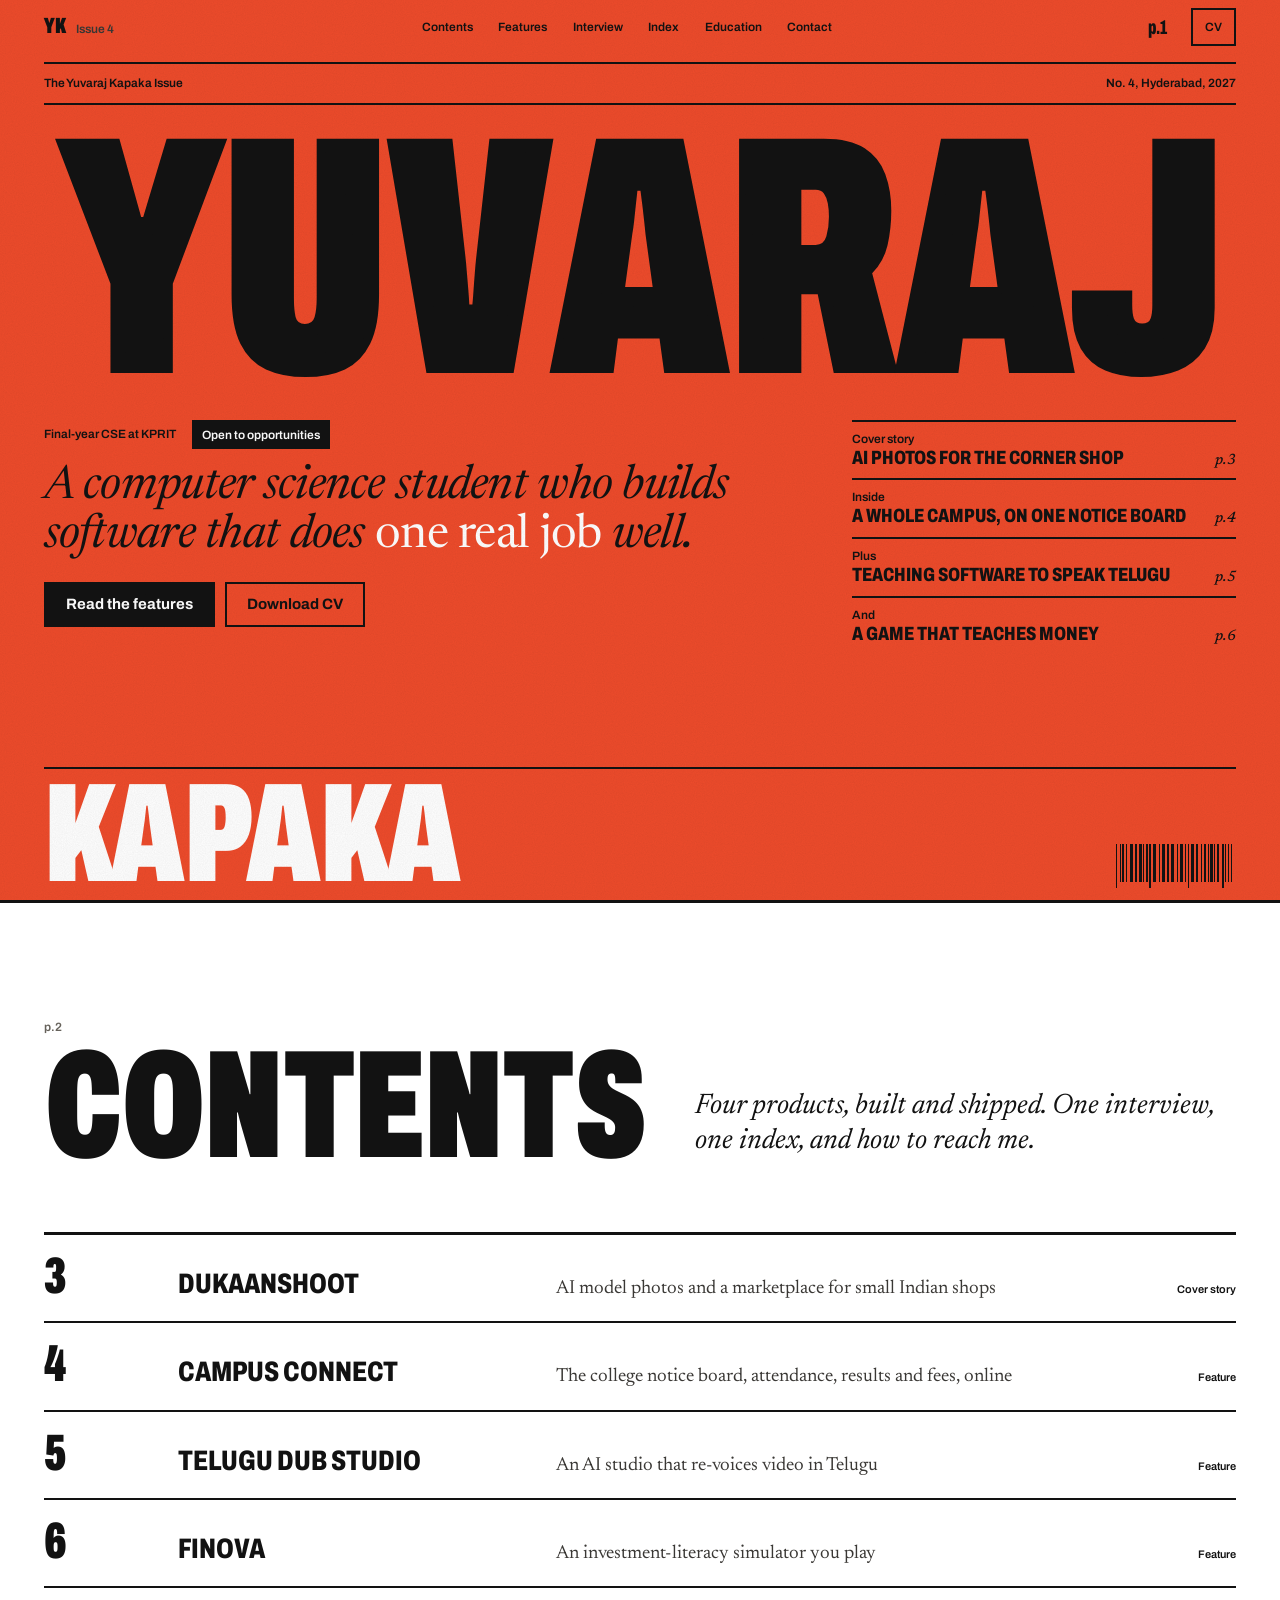
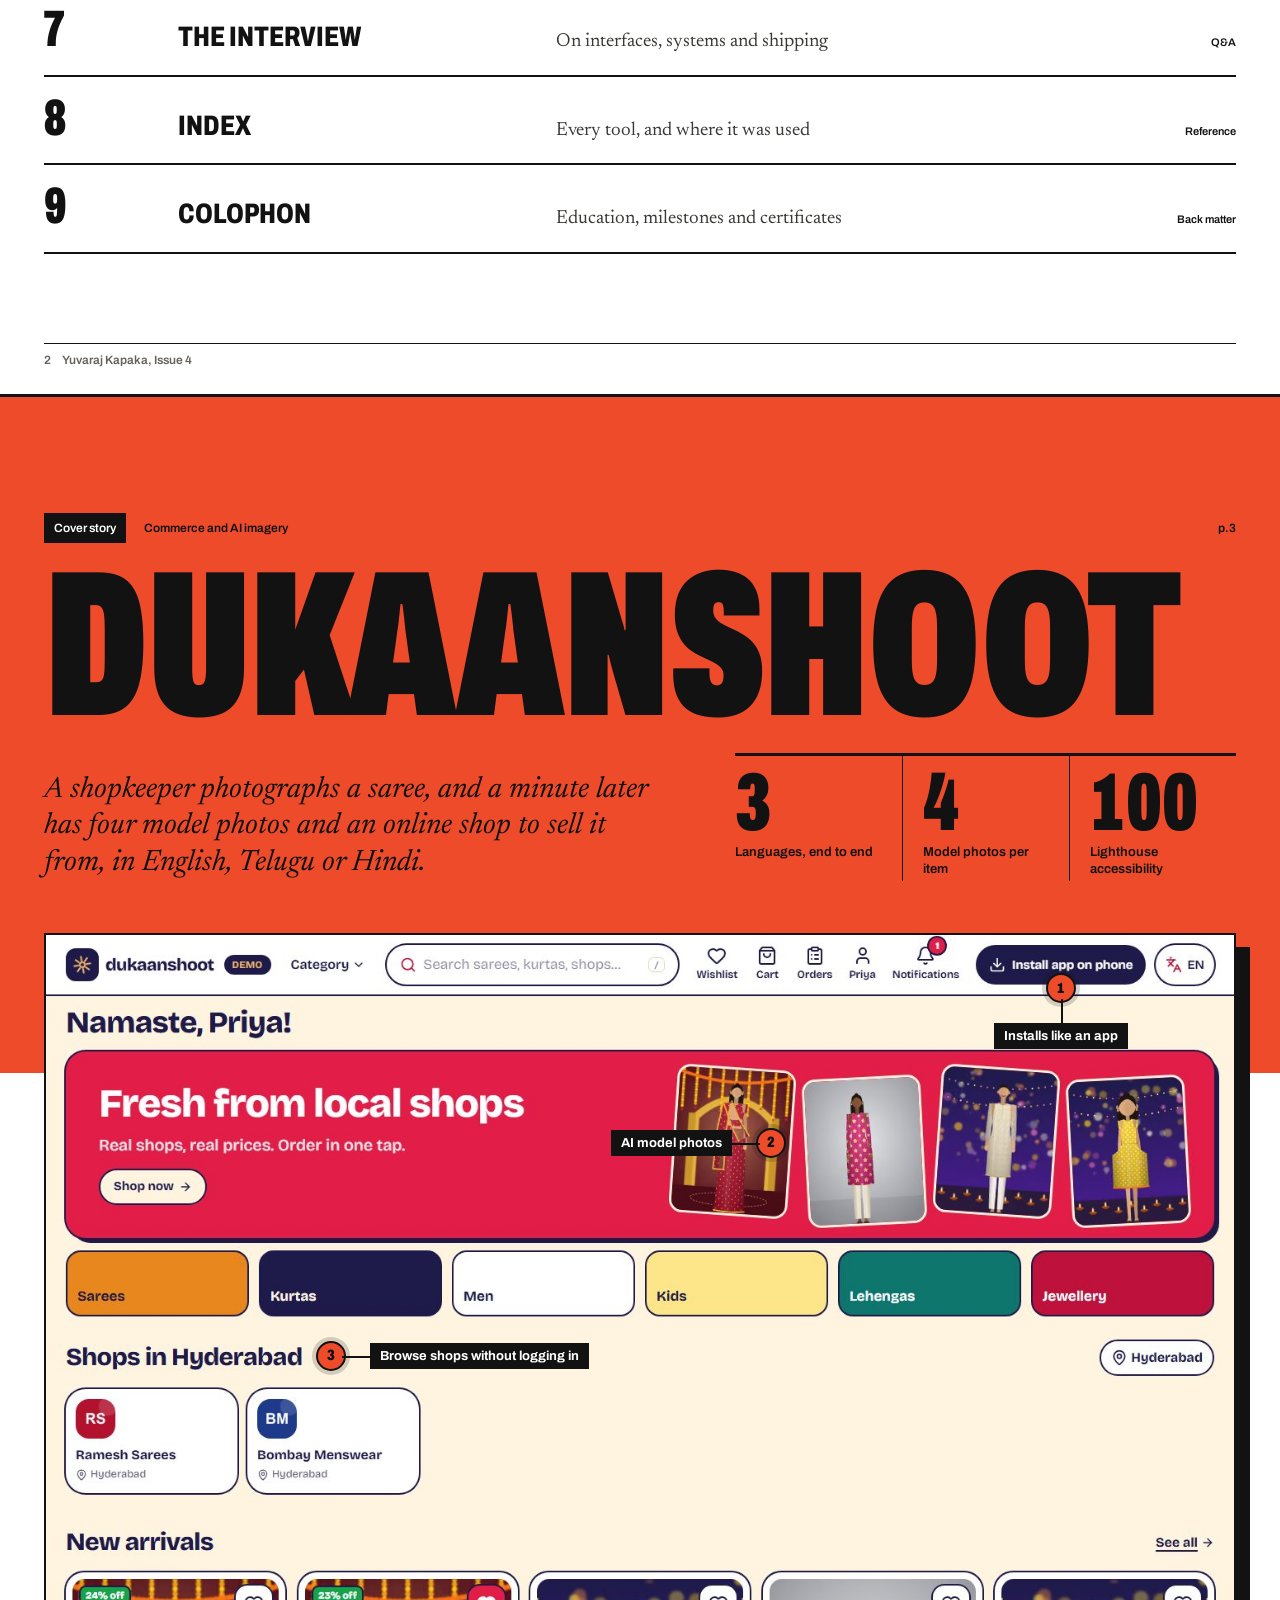
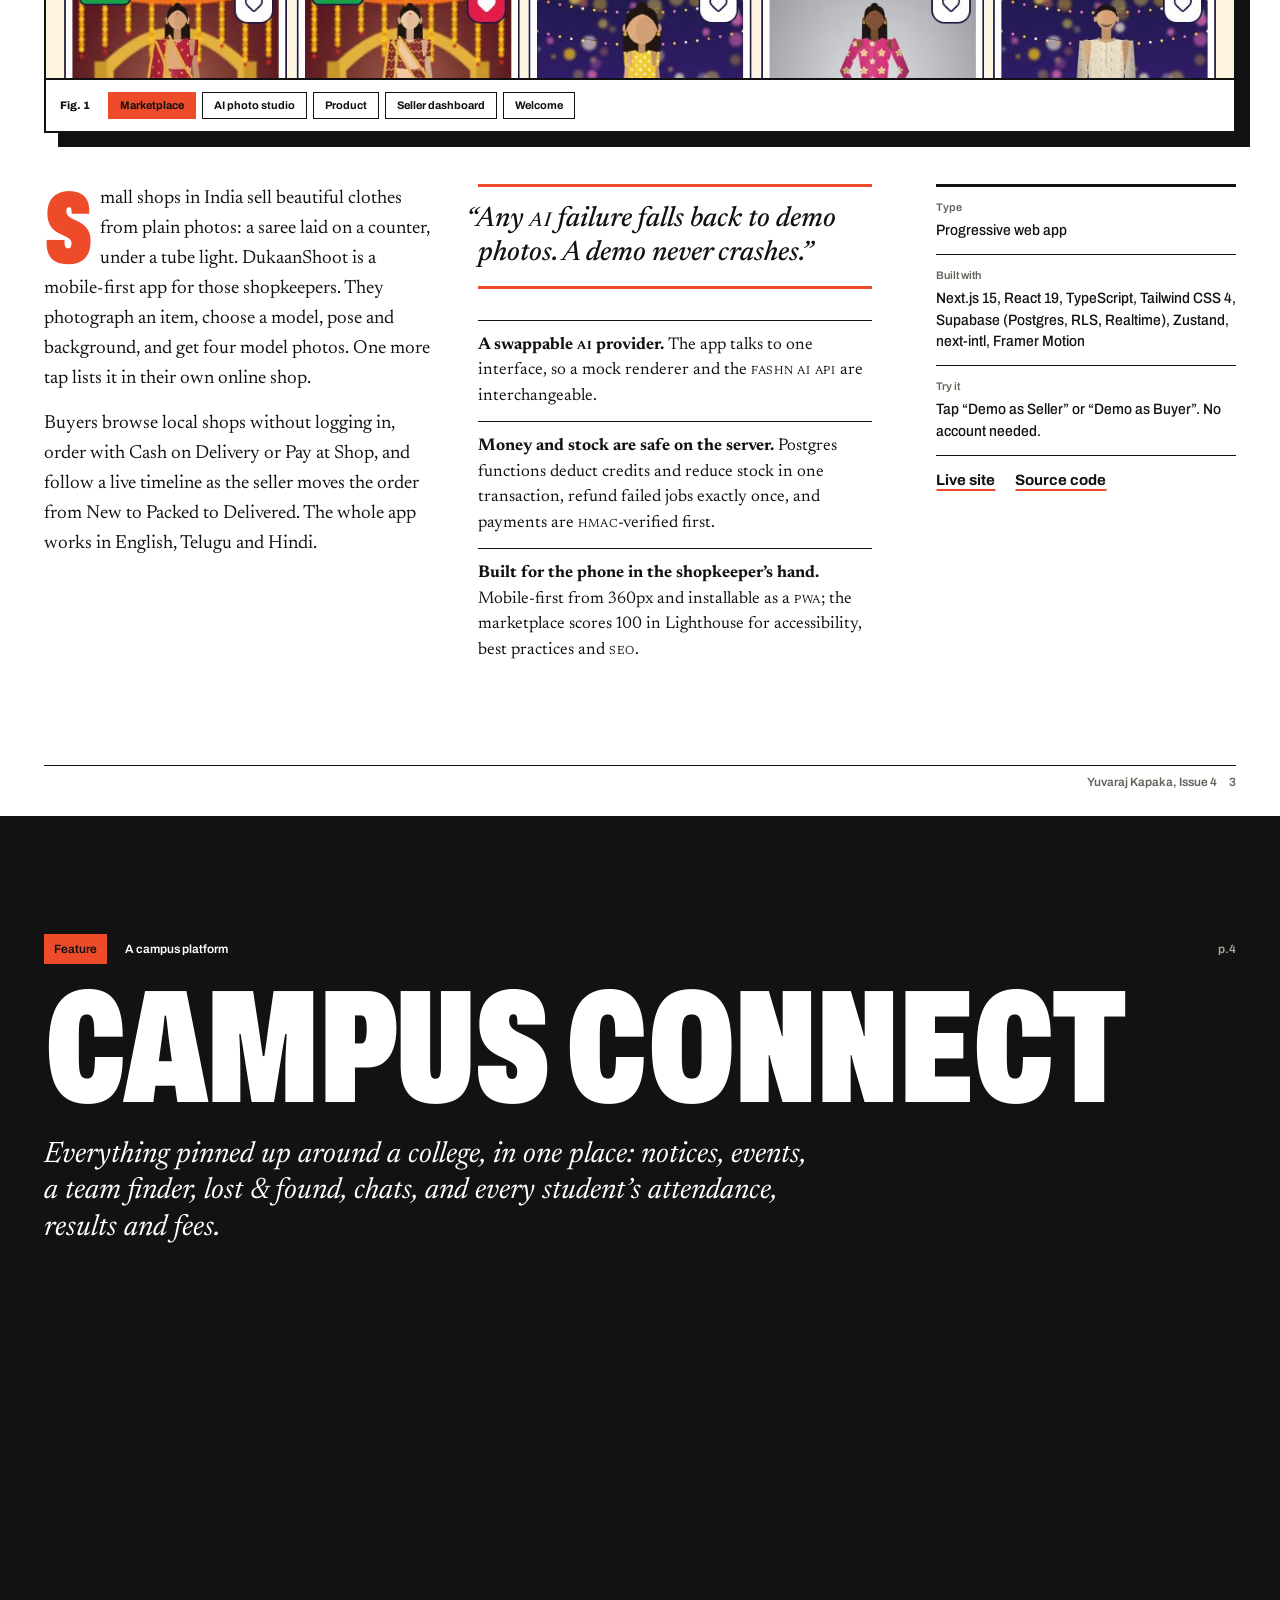
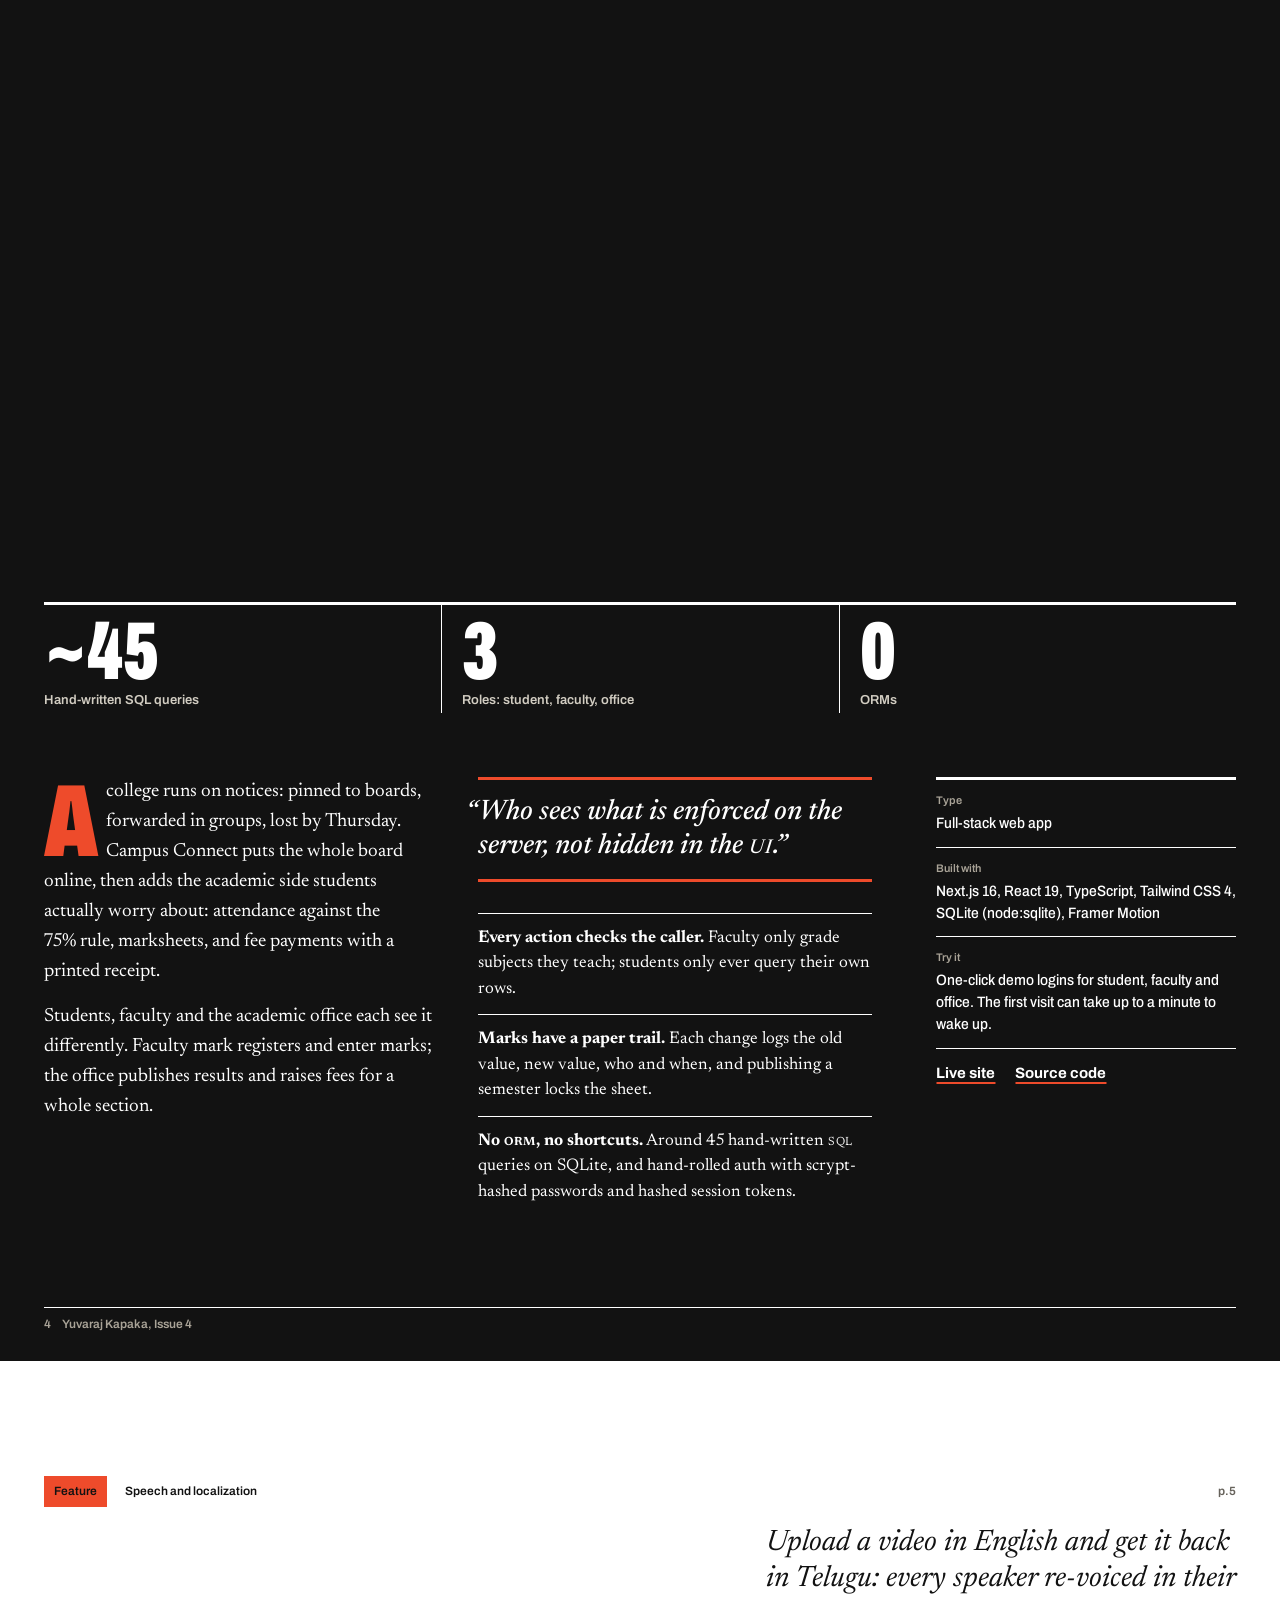
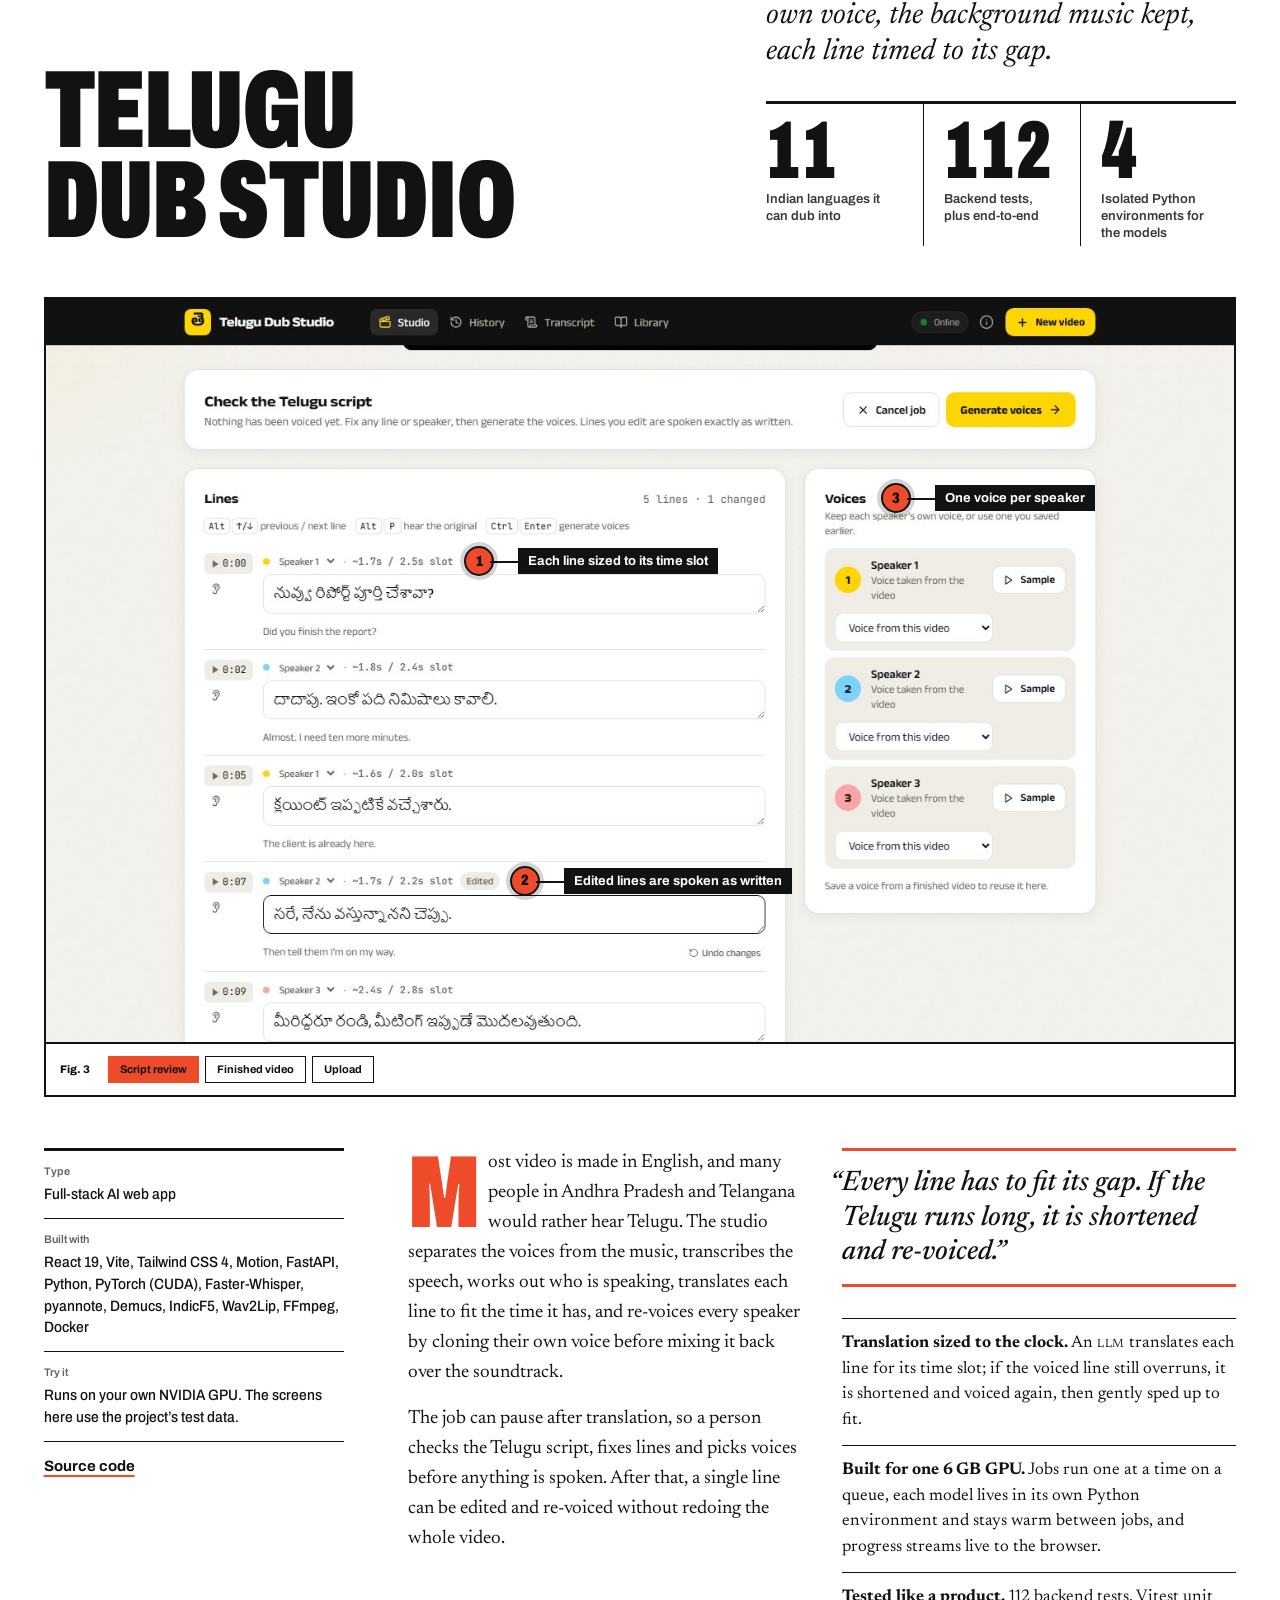
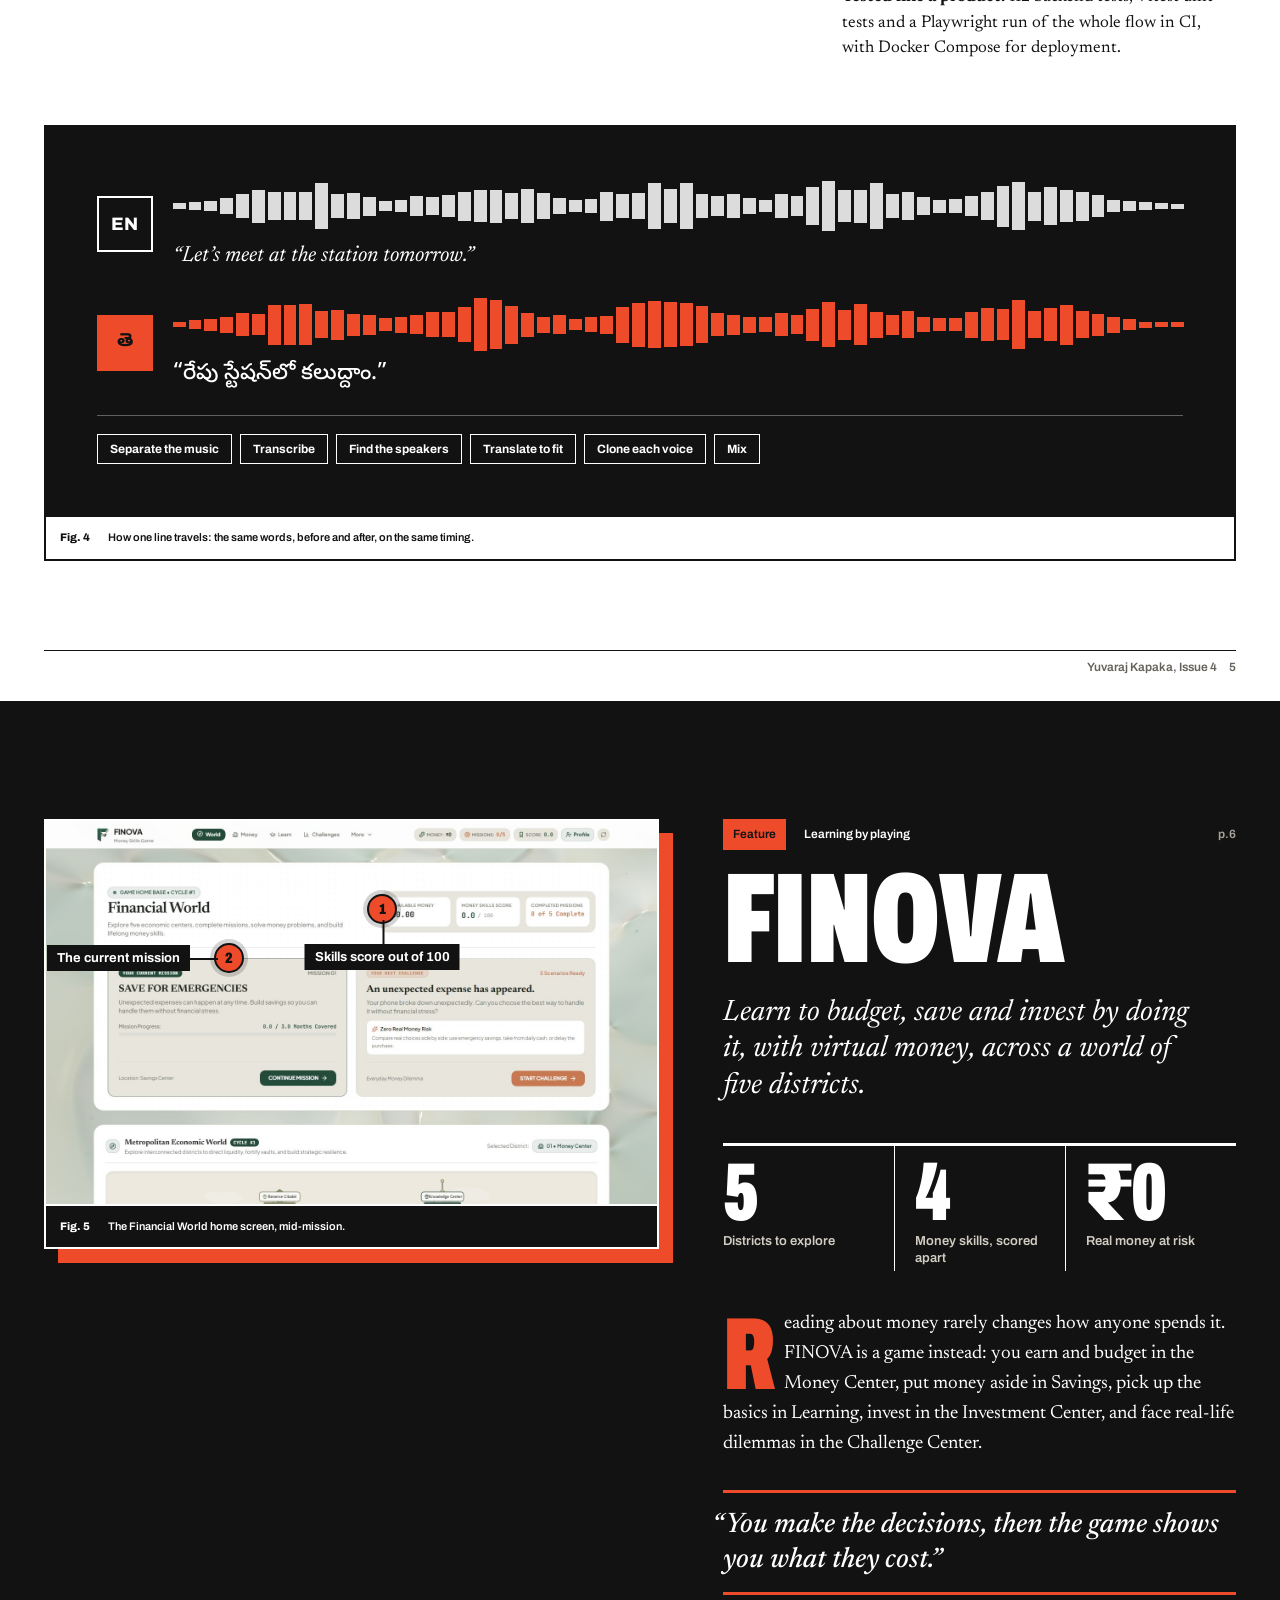
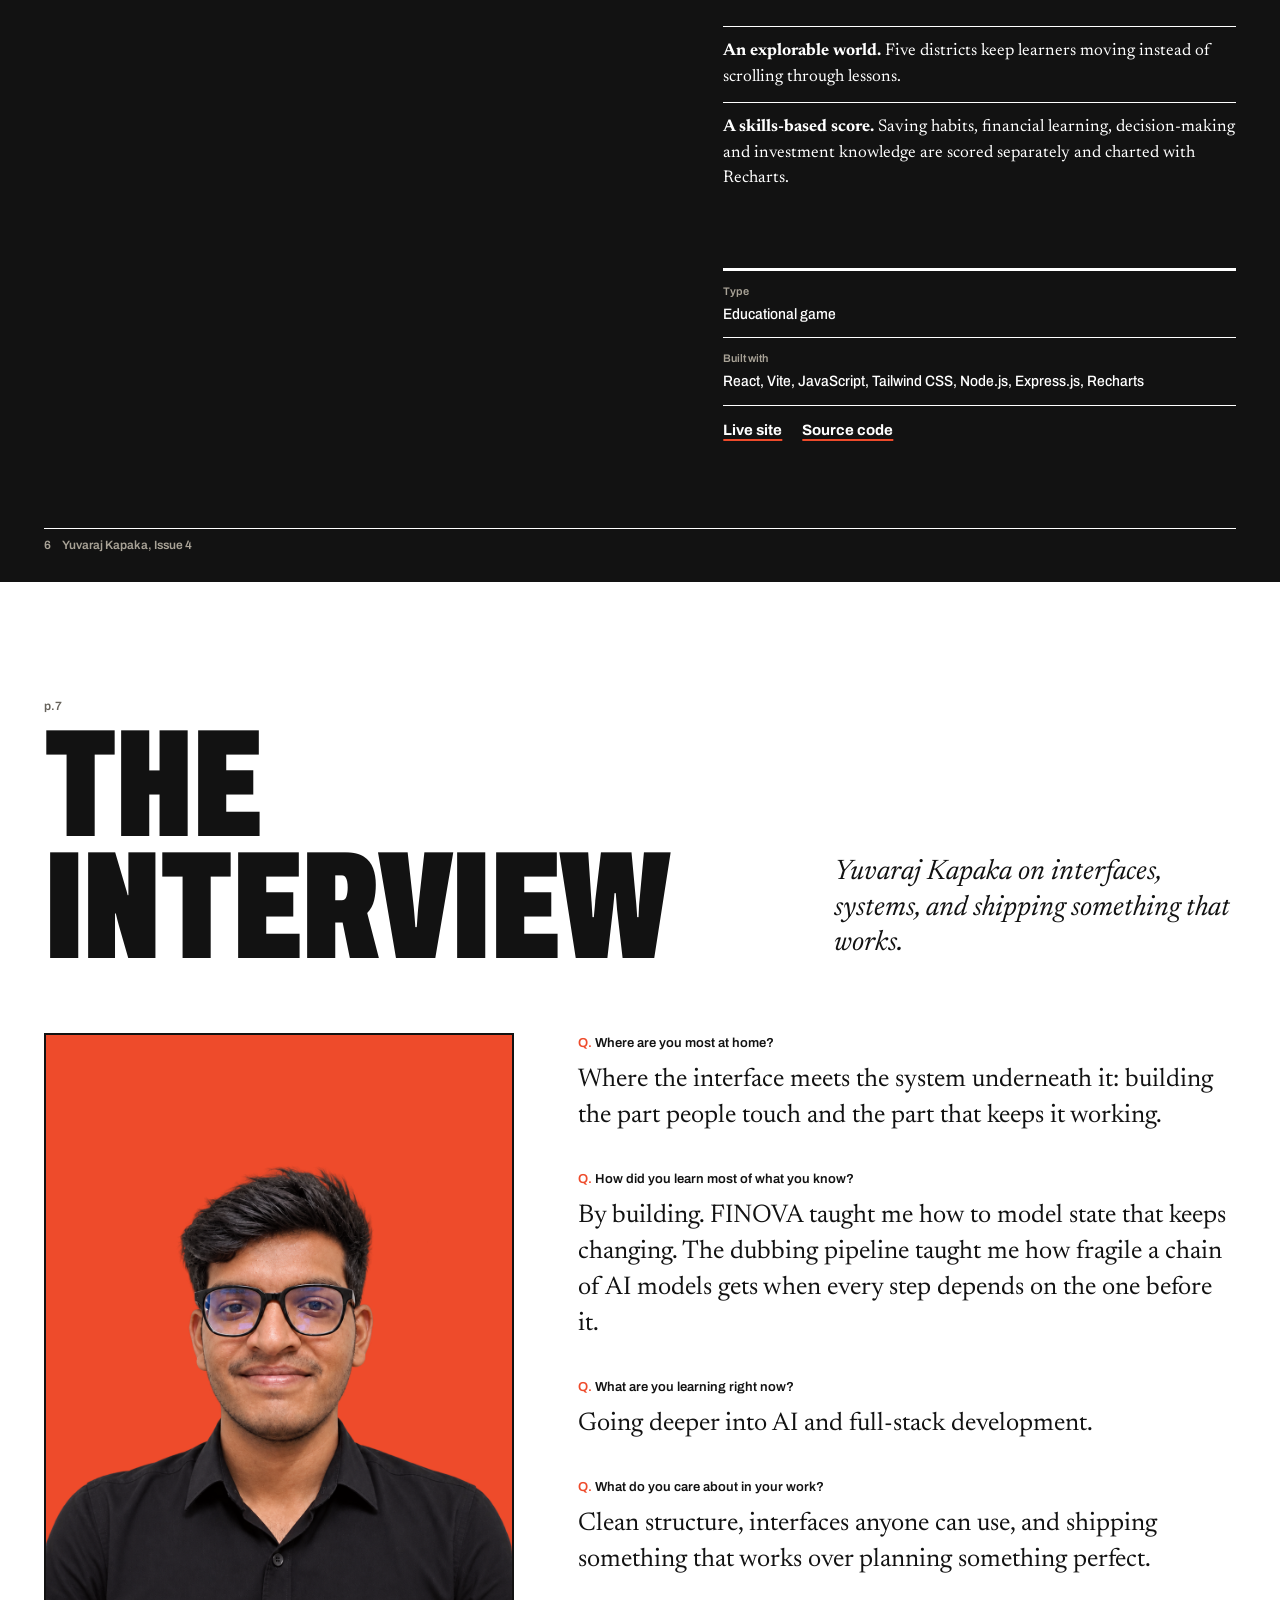
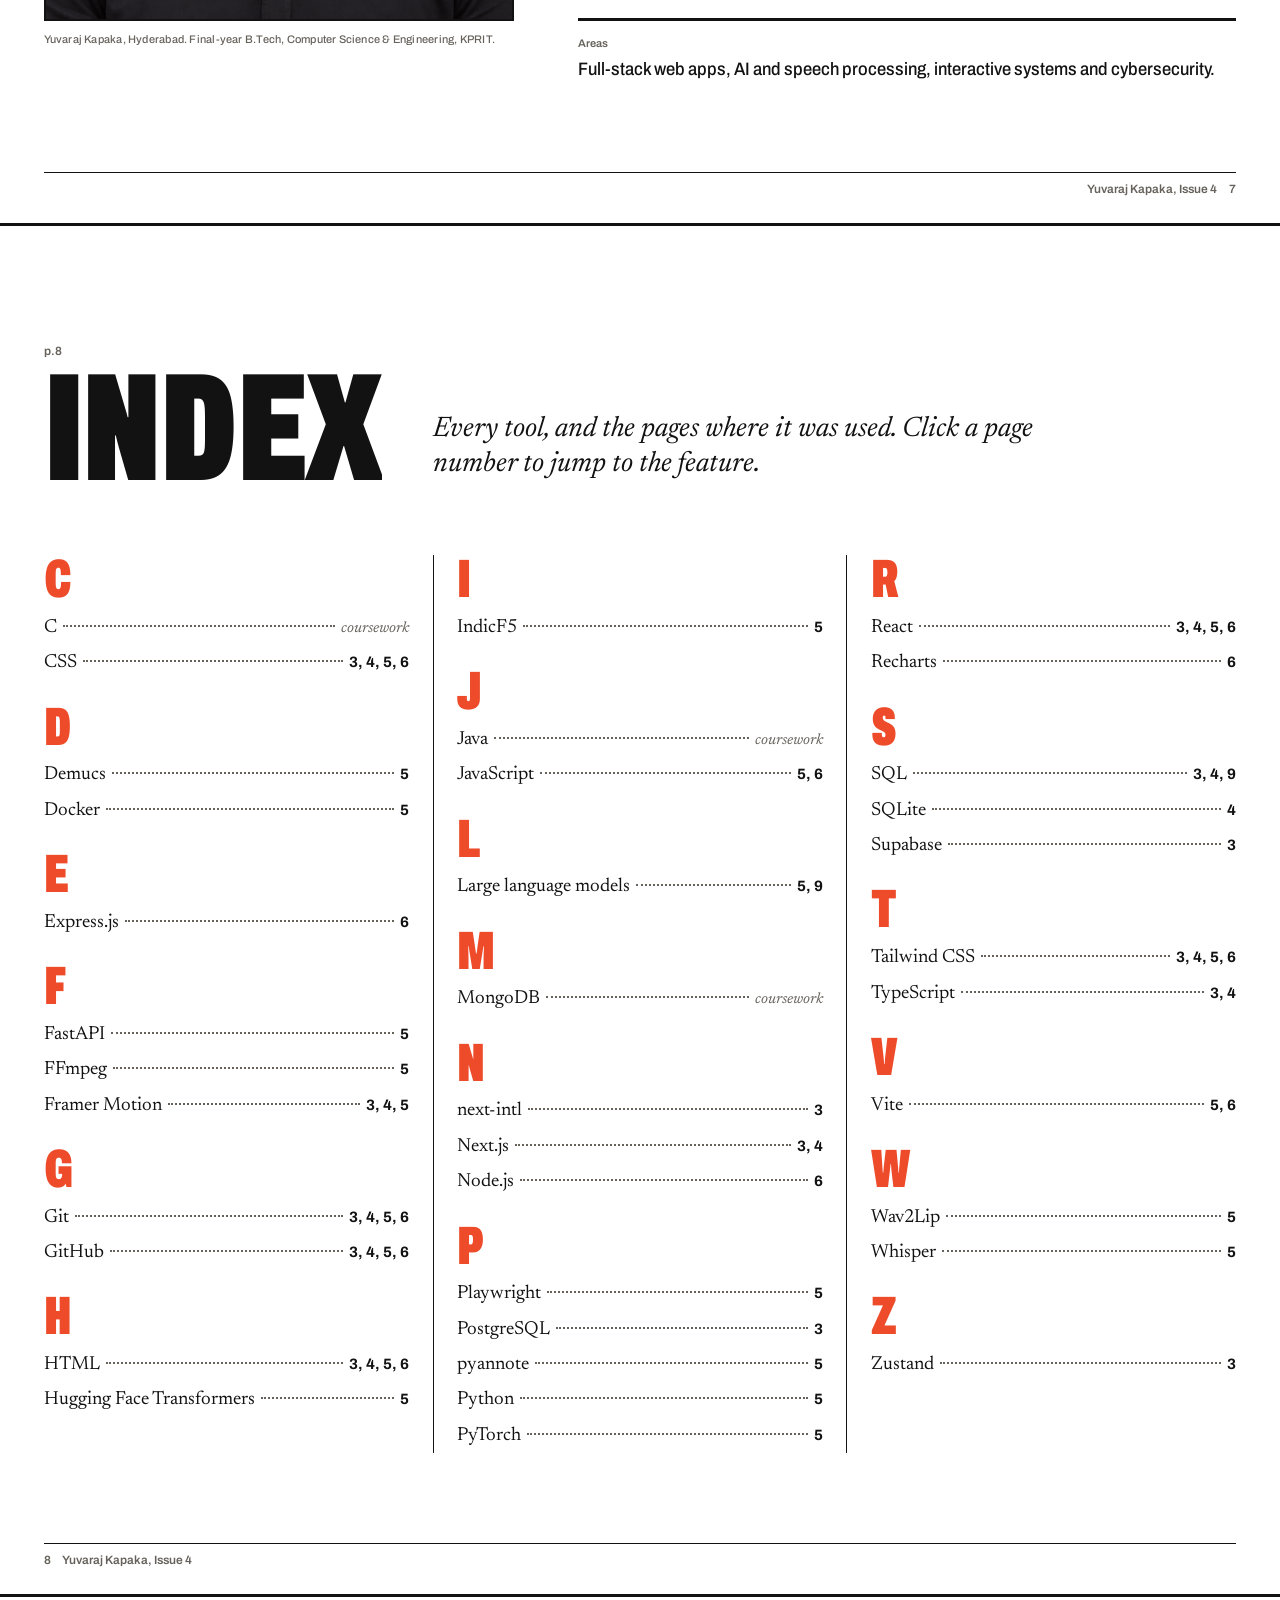
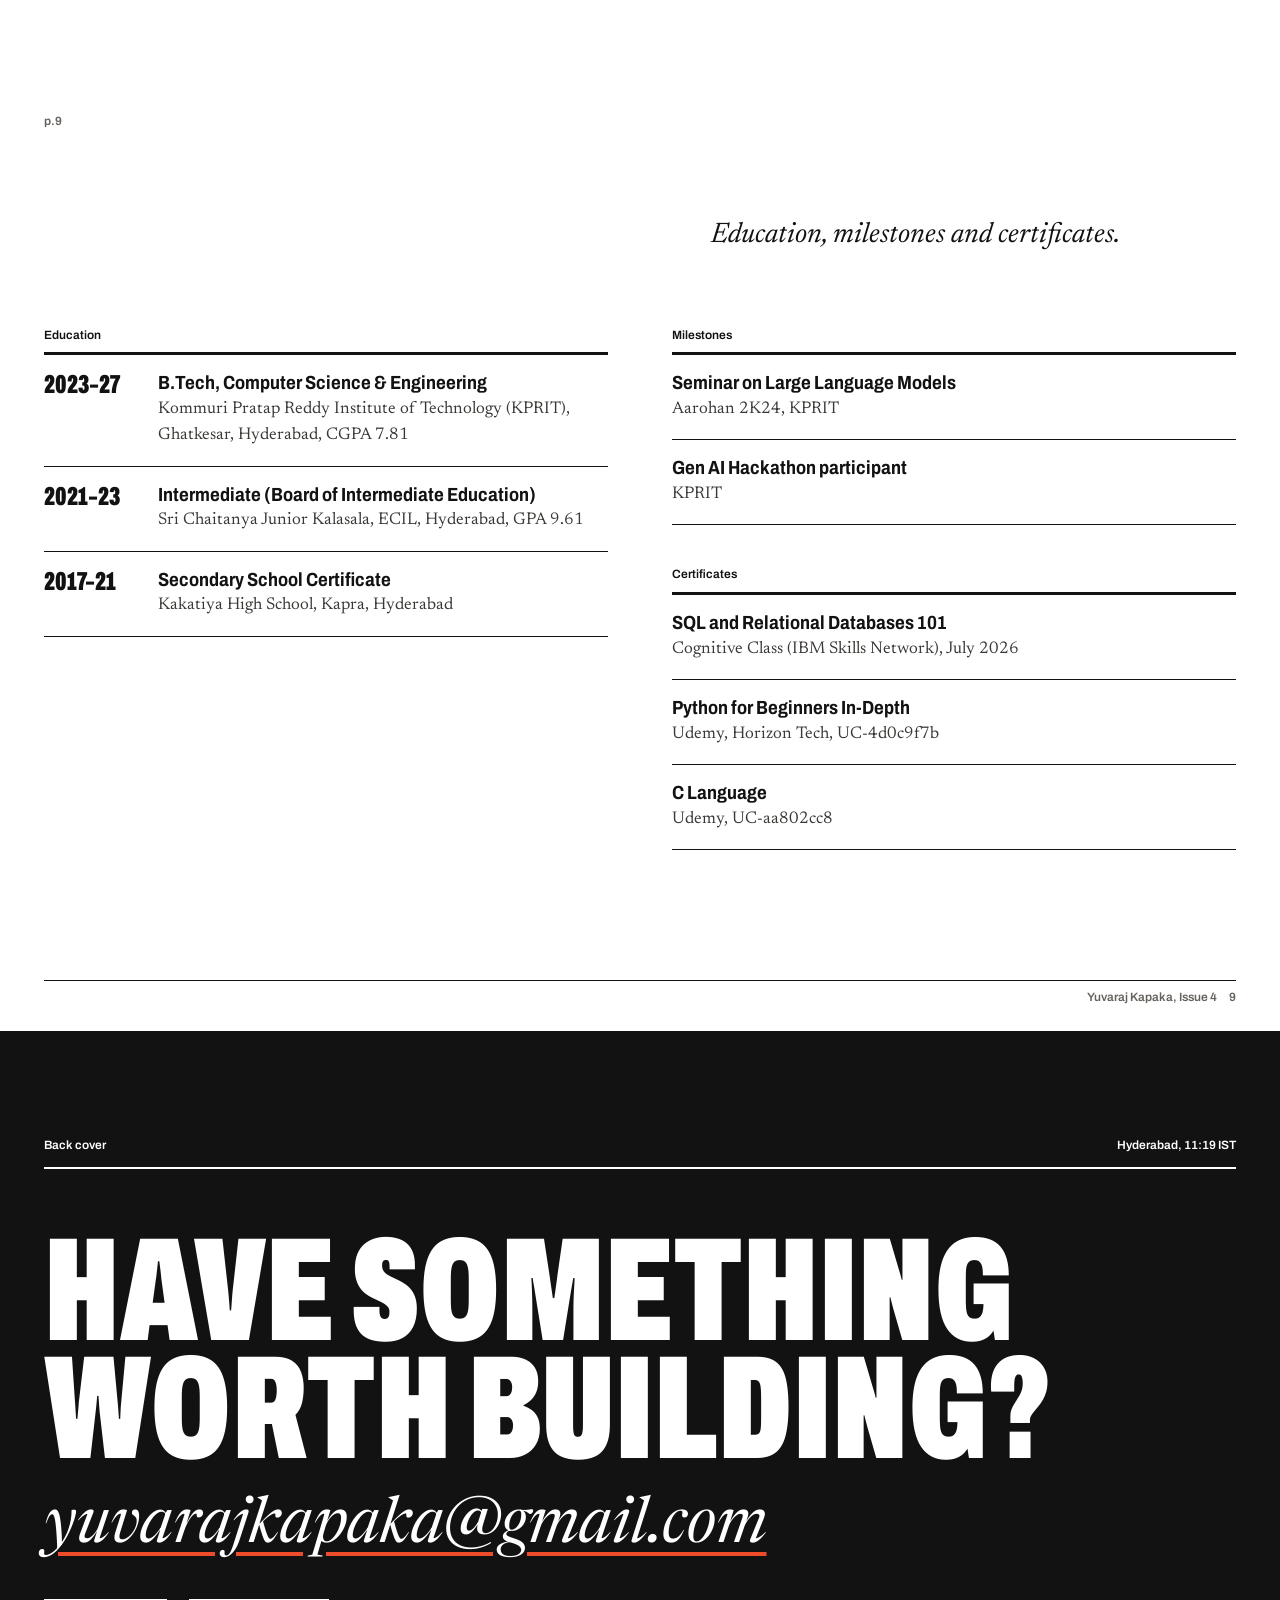
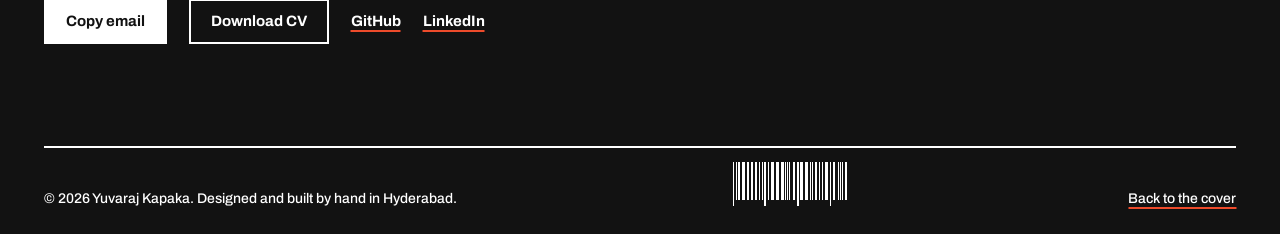
==== commit 4eeb0d96: "Bring back Newsreader for reading text and italics Co-Authored-By: Claude Opus 5.5 <noreply@anthropi" ====
--- a/index.html
+++ b/index.html
@@ -18,7 +18,7 @@
   <meta name="twitter:card" content="summary_large_image">
   <link rel="preconnect" href="https://fonts.googleapis.com">
   <link rel="preconnect" href="https://fonts.gstatic.com" crossorigin>
-  <link href="https://fonts.googleapis.com/css2?family=Archivo:wdth,wght@62..125,100..900&family=Noto+Sans+Telugu:wght@500;700&display=swap" rel="stylesheet">
+  <link href="https://fonts.googleapis.com/css2?family=Archivo:wdth,wght@62..125,100..900&family=Newsreader:ital,opsz,wght@0,6..72,400..700;1,6..72,400..700&family=Noto+Sans+Telugu:wght@500;700&display=swap" rel="stylesheet">
   <link rel="stylesheet" href="portfolio.css">
   <script>document.documentElement.classList.add("js");</script>
   <script src="portfolio.js" defer></script>
--- a/portfolio.css
+++ b/portfolio.css
@@ -2,8 +2,8 @@
    YUVARAJ KAPAKA, Issue 4
    Art direction: the portfolio as a printed magazine.
    White paper, ink, and one spot colour: signal red.
-   Type: Archivo only. Condensed (62-80%) for headlines,
-         normal width for reading text and labels.
+   Type: Archivo (variable width) for headlines and labels,
+         Newsreader (optical sizes) for reading text.
    ================================================================== */
 :root {
   --paper: #FFFFFF;
@@ -16,7 +16,7 @@
   --spot-ink: var(--ink);    /* text colour that sits on --spot */
 
   --display: "Archivo", "Arial Narrow", sans-serif;
-  --text: "Archivo", "Helvetica Neue", Arial, sans-serif;
+  --text: "Newsreader", Georgia, serif;
 
   --gutter: clamp(16px, 3.4vw, 48px);
   --runner-h: 56px;
@@ -27,7 +27,7 @@
 /* ---------- base ---------- */
 *, *::before, *::after { box-sizing: border-box; }
 html { background: var(--paper); scroll-padding-top: calc(var(--runner-h) + 12px); overflow-x: clip; }
-body { margin: 0; overflow-x: clip; background: var(--paper); color: var(--ink); font: 400 18px/1.55 var(--text); font-stretch: 100%; -webkit-font-smoothing: antialiased; }
+body { margin: 0; overflow-x: clip; background: var(--paper); color: var(--ink); font: 400 19px/1.55 var(--text); font-optical-sizing: auto; -webkit-font-smoothing: antialiased; }
 img { display: block; max-width: 100%; height: auto; }
 a { color: inherit; }
 h1, h2, h3, p, ol, ul, dl, dd, figure, blockquote { margin: 0; }
@@ -114,13 +114,13 @@
 }
 .cl-kicker { display: flex; flex-wrap: wrap; align-items: center; gap: 10px 16px; font-size: 12px; }
 .cl-open { padding: 6px 10px 5px; background: var(--ink); color: var(--paper); }
-.cl-statement { max-width: 16em; margin: 14px 0 22px; font: 700 clamp(30px, 3.5vw, 60px)/1.02 var(--text); font-stretch: 80%; letter-spacing: -.01em; text-wrap: balance; }
+.cl-statement { max-width: 16em; margin: 14px 0 22px; font: italic 400 clamp(32px, 3.7vw, 64px)/1.02 var(--text); letter-spacing: -.015em; text-wrap: balance; }
 .cl-statement em { font-style: normal; color: var(--paper); }
 .cover-actions { display: flex; flex-wrap: wrap; gap: 10px; }
 .cl-right { display: grid; }
 .cl-story { display: grid; grid-template-columns: minmax(0, 1fr) auto; align-items: baseline; gap: 2px 12px; padding: 10px 0; border-top: 2px solid var(--ink); text-decoration: none; font: 800 clamp(17px, 1.5vw, 23px)/1.08 var(--display); font-stretch: 75%; text-transform: uppercase; transition: padding-left 220ms var(--ease); }
 .cl-story b { grid-column: 1 / -1; font: 600 12px var(--display); text-transform: none; }
-.cl-story i { font: 600 14px var(--text); font-style: normal; text-transform: none; }
+.cl-story i { font: italic 500 15px var(--text); text-transform: none; }
 .cl-story:hover { padding-left: 10px; }
 .cover-foot { display: flex; justify-content: space-between; align-items: flex-end; gap: 24px; padding: 12px 0 12px; border-top: 2px solid var(--ink); }
 .surname { font: 900 11vw/.76 var(--display); font-stretch: 62%; color: var(--paper); letter-spacing: -.01em; }
@@ -132,7 +132,7 @@
 .page-head { display: grid; grid-template-columns: fit-content(62%) minmax(0, 1fr); gap: 8px clamp(28px, 4vw, 64px); align-items: end; margin-bottom: clamp(36px, 5vw, 64px); }
 .page-head .folio { grid-column: 1 / -1; font-size: 12px; color: var(--ink-3); }
 .page-head h2 { font: 900 clamp(64px, 12vw, 190px)/.8 var(--display); font-stretch: 62%; text-transform: uppercase; letter-spacing: -.01em; }
-.standfirst { font: 500 clamp(20px, 2vw, 28px)/1.3 var(--text); letter-spacing: -.005em; max-width: 22em; padding-bottom: .3em; }
+.standfirst { font: italic 400 clamp(22px, 2.2vw, 32px)/1.25 var(--text); max-width: 22em; padding-bottom: .3em; }
 
 /* Contents */
 .toc { border-top: 3px solid var(--ink); }
@@ -153,7 +153,7 @@
 .f-kicker span:first-child { padding: 6px 10px; background: var(--spot); color: var(--spot-ink); }
 .f-kicker .folio { margin-left: auto; color: var(--ink-3); }
 .f-title { font: 900 clamp(64px, 12.6vw, 200px)/.82 var(--display); font-stretch: 62%; text-transform: uppercase; letter-spacing: -.01em; text-wrap: balance; }
-.f-standfirst { margin-top: 22px; max-width: 26em; font: 500 clamp(20px, 2.1vw, 30px)/1.3 var(--text); letter-spacing: -.005em; text-wrap: pretty; }
+.f-standfirst { margin-top: 22px; max-width: 26em; font: italic 400 clamp(22px, 2.3vw, 34px)/1.24 var(--text); text-wrap: pretty; }
 .f-fig { margin: clamp(32px, 4vw, 56px) 0; border: 2px solid var(--ink); background: var(--ink); }
 .shot-stage { position: relative; aspect-ratio: 1440 / 900; overflow: hidden; background: #111; }
 .shot-stage img { position: absolute; inset: 0; width: 100%; height: 100%; object-fit: cover; transition: opacity 420ms var(--ease); }
@@ -206,7 +206,7 @@
 .dropcap::first-letter { float: left; margin: .05em .08em -.1em 0; font: 900 5.4em/.78 var(--display); font-stretch: 62%; color: var(--spot); }
 .pull {
   break-inside: avoid; margin: 1.1em 0; padding: 18px 0; position: relative;
-  font: 800 clamp(26px, 2.5vw, 36px)/1.08 var(--text); font-stretch: 75%; color: var(--ink);
+  font: italic 500 clamp(24px, 2.2vw, 30px)/1.22 var(--text); color: var(--ink);
   text-indent: -.42em; /* hang the opening quote mark outside the text edge */
 }
 .pull::before, .pull::after { content: ""; position: absolute; left: 0; right: 0; height: 3px; background: var(--spot); transform-origin: left; }
@@ -214,7 +214,7 @@
 .notes { counter-reset: n; margin-top: 1em; }
 .notes li { break-inside: avoid; position: relative; padding: 12px 0; border-top: 1px solid var(--ink); font-size: 17px; line-height: 1.5; }
 .notes b { font-weight: 700; }
-.sc { font-variant-caps: normal; }
+.sc { font-variant-caps: all-small-caps; letter-spacing: .04em; }
 .f-meta { align-self: start; position: sticky; top: calc(var(--runner-h) + 24px); border-top: 3px solid var(--ink); }
 .f-meta dl > div { padding: 12px 0; border-bottom: 1px solid var(--ink); }
 .f-meta dt { font-size: 11px; color: var(--ink-3); margin-bottom: 4px; }
@@ -289,7 +289,7 @@
 .dub-bars { grid-area: bars; display: flex; align-items: center; gap: 3px; height: 56px; }
 .dub-bars i { flex: 1; height: var(--h); background: var(--paper); opacity: .85; transform-origin: center; }
 .dub-te .dub-bars i { background: var(--red); opacity: 1; }
-.dub-line { grid-area: line; font: 500 21px/1.3 var(--text); }
+.dub-line { grid-area: line; font: italic 400 22px/1.3 var(--text); }
 .dub-te .dub-line { font-family: "Noto Sans Telugu", var(--text); font-style: normal; font-weight: 500; }
 .dub-steps { display: flex; flex-wrap: wrap; gap: 8px; padding-top: 18px; border-top: 1px solid rgba(242, 239, 232, .35); }
 .dub-steps li { padding: 8px 12px; border: 1.5px solid var(--paper); font: 700 12px/1 var(--display);  cursor: default; transition: background-color 160ms var(--ease), color 160ms var(--ease); }
@@ -305,7 +305,7 @@
 .q { margin-top: 34px; font-size: 13px; color: var(--ink); }
 .q::before { content: "Q. "; color: var(--red); }
 .q:first-child { margin-top: 0; }
-.a { margin-top: 10px; font: 400 clamp(20px, 1.8vw, 25px)/1.45 var(--text); }
+.a { margin-top: 10px; font: 400 clamp(22px, 2vw, 28px)/1.4 var(--text); }
 .iv-areas { margin-top: 40px; padding-top: 14px; border-top: 3px solid var(--ink); font: 500 18px/1.5 var(--display); font-stretch: 90%; }
 .iv-areas span { display: block; font-size: 11px; color: var(--ink-3); margin-bottom: 4px; }
 
@@ -319,7 +319,7 @@
 .idx-row .pp { font: 700 15px var(--display); white-space: nowrap; }
 .idx-row .pp a { text-decoration: none; padding: 0 2px; margin: 0 -2px; }
 .idx-row .pp a:hover { background: var(--red); }
-.idx-row .pp em { font: 500 14px var(--text); font-style: normal; color: var(--ink-3); }
+.idx-row .pp em { font: italic 400 15px var(--text); color: var(--ink-3); }
 .idx-row:hover .term { text-decoration: underline; text-decoration-color: var(--red); text-decoration-thickness: 2px; }
 
 /* Colophon */
@@ -336,7 +336,7 @@
 .backcover { position: relative; overflow: hidden; padding: clamp(56px, 8vw, 110px) var(--gutter) 28px; background: var(--ink); color: var(--paper); border-top: 3px solid var(--ink); }
 .bc-top { display: flex; justify-content: space-between; padding-bottom: 12px; border-bottom: 2px solid var(--paper); font-size: 12px; }
 .bc-title { margin: clamp(32px, 5vw, 64px) 0 24px; font: 900 clamp(60px, 11.5vw, 190px)/.8 var(--display); font-stretch: 62%; text-transform: uppercase; }
-.bc-email { display: inline-block; font: 800 clamp(28px, 5vw, 76px)/1.05 var(--text); font-stretch: 75%; text-decoration: underline; text-decoration-color: var(--red); text-decoration-thickness: 4px; text-underline-offset: 10px; word-break: break-word; transition: color 200ms var(--ease); }
+.bc-email { display: inline-block; font: italic 400 clamp(28px, 5vw, 72px)/1.1 var(--text); text-decoration: underline; text-decoration-color: var(--red); text-decoration-thickness: 4px; text-underline-offset: 10px; word-break: break-word; transition: color 200ms var(--ease); }
 .bc-email:hover { color: var(--red); }
 .bc-actions { display: flex; flex-wrap: wrap; align-items: center; gap: 12px 22px; margin: 36px 0 clamp(56px, 8vw, 110px); font: 700 15px var(--display); }
 .bc-actions .link { --spot: var(--red); }
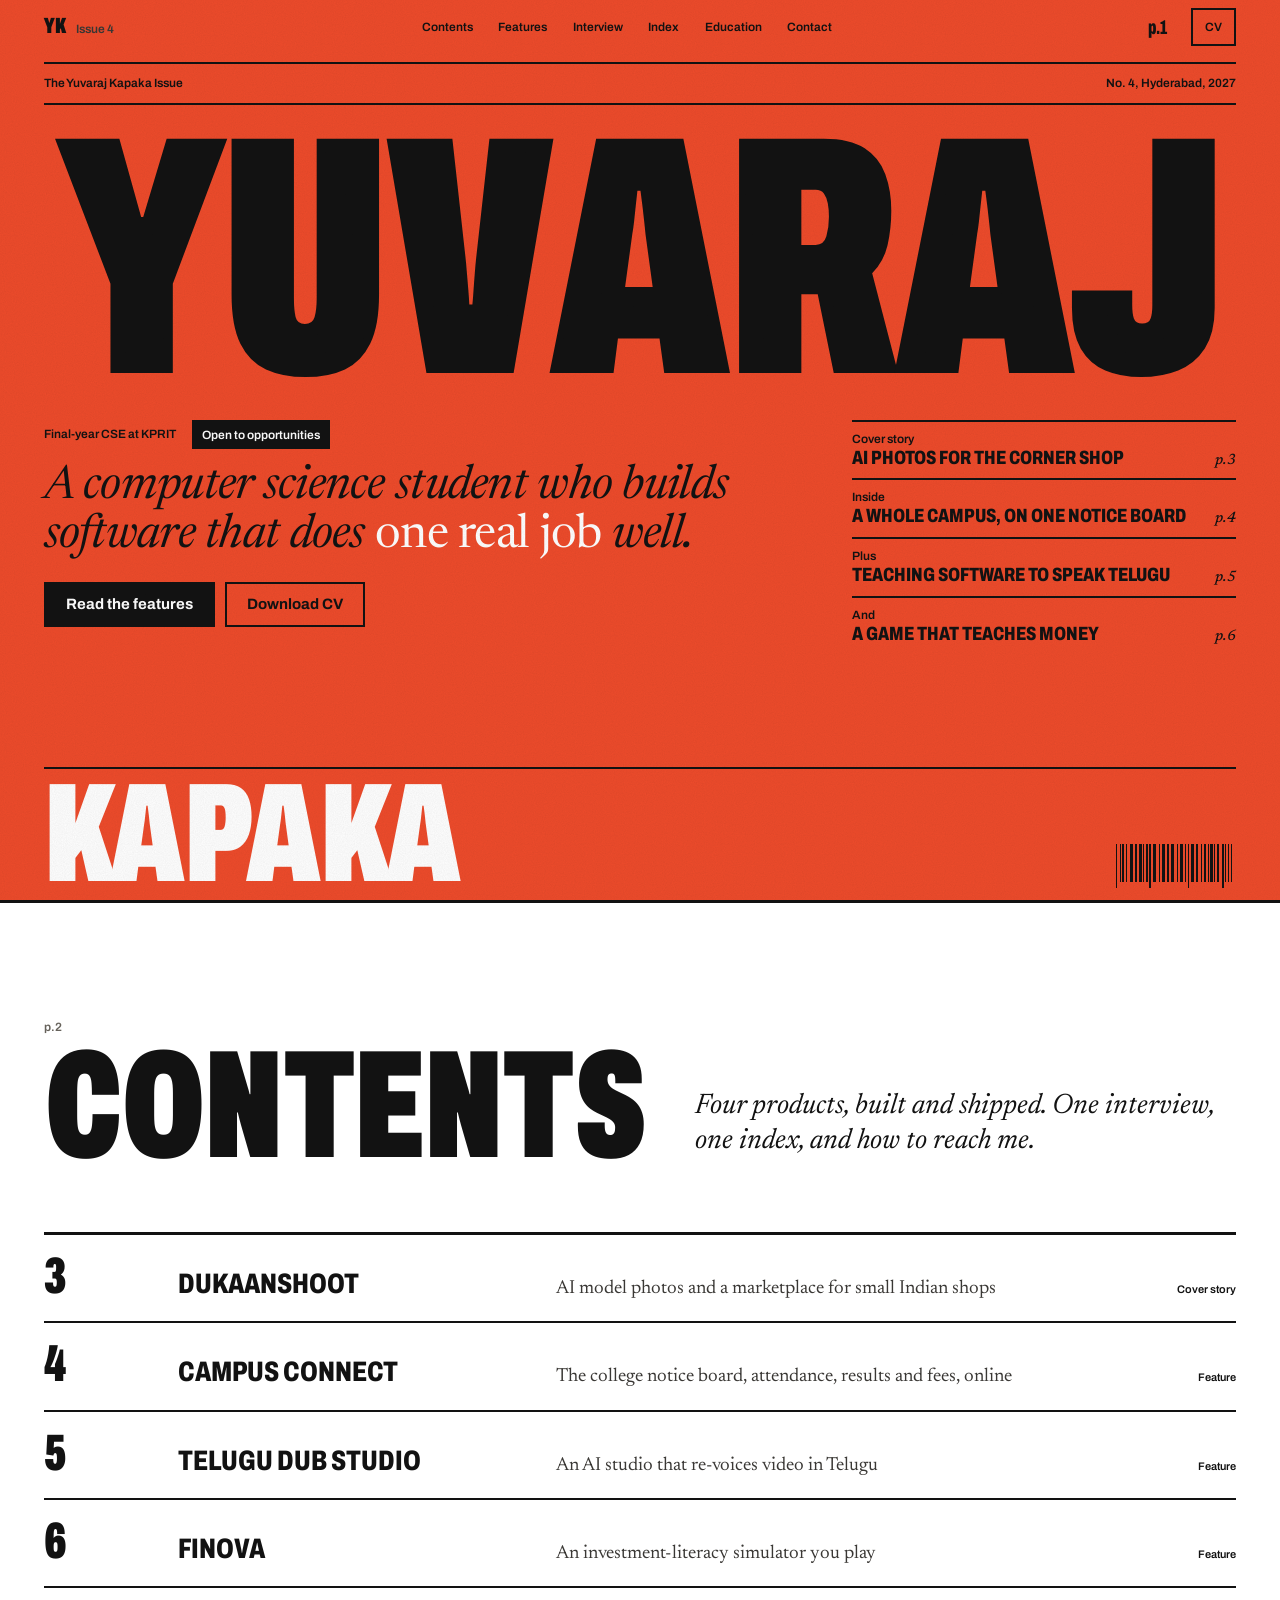
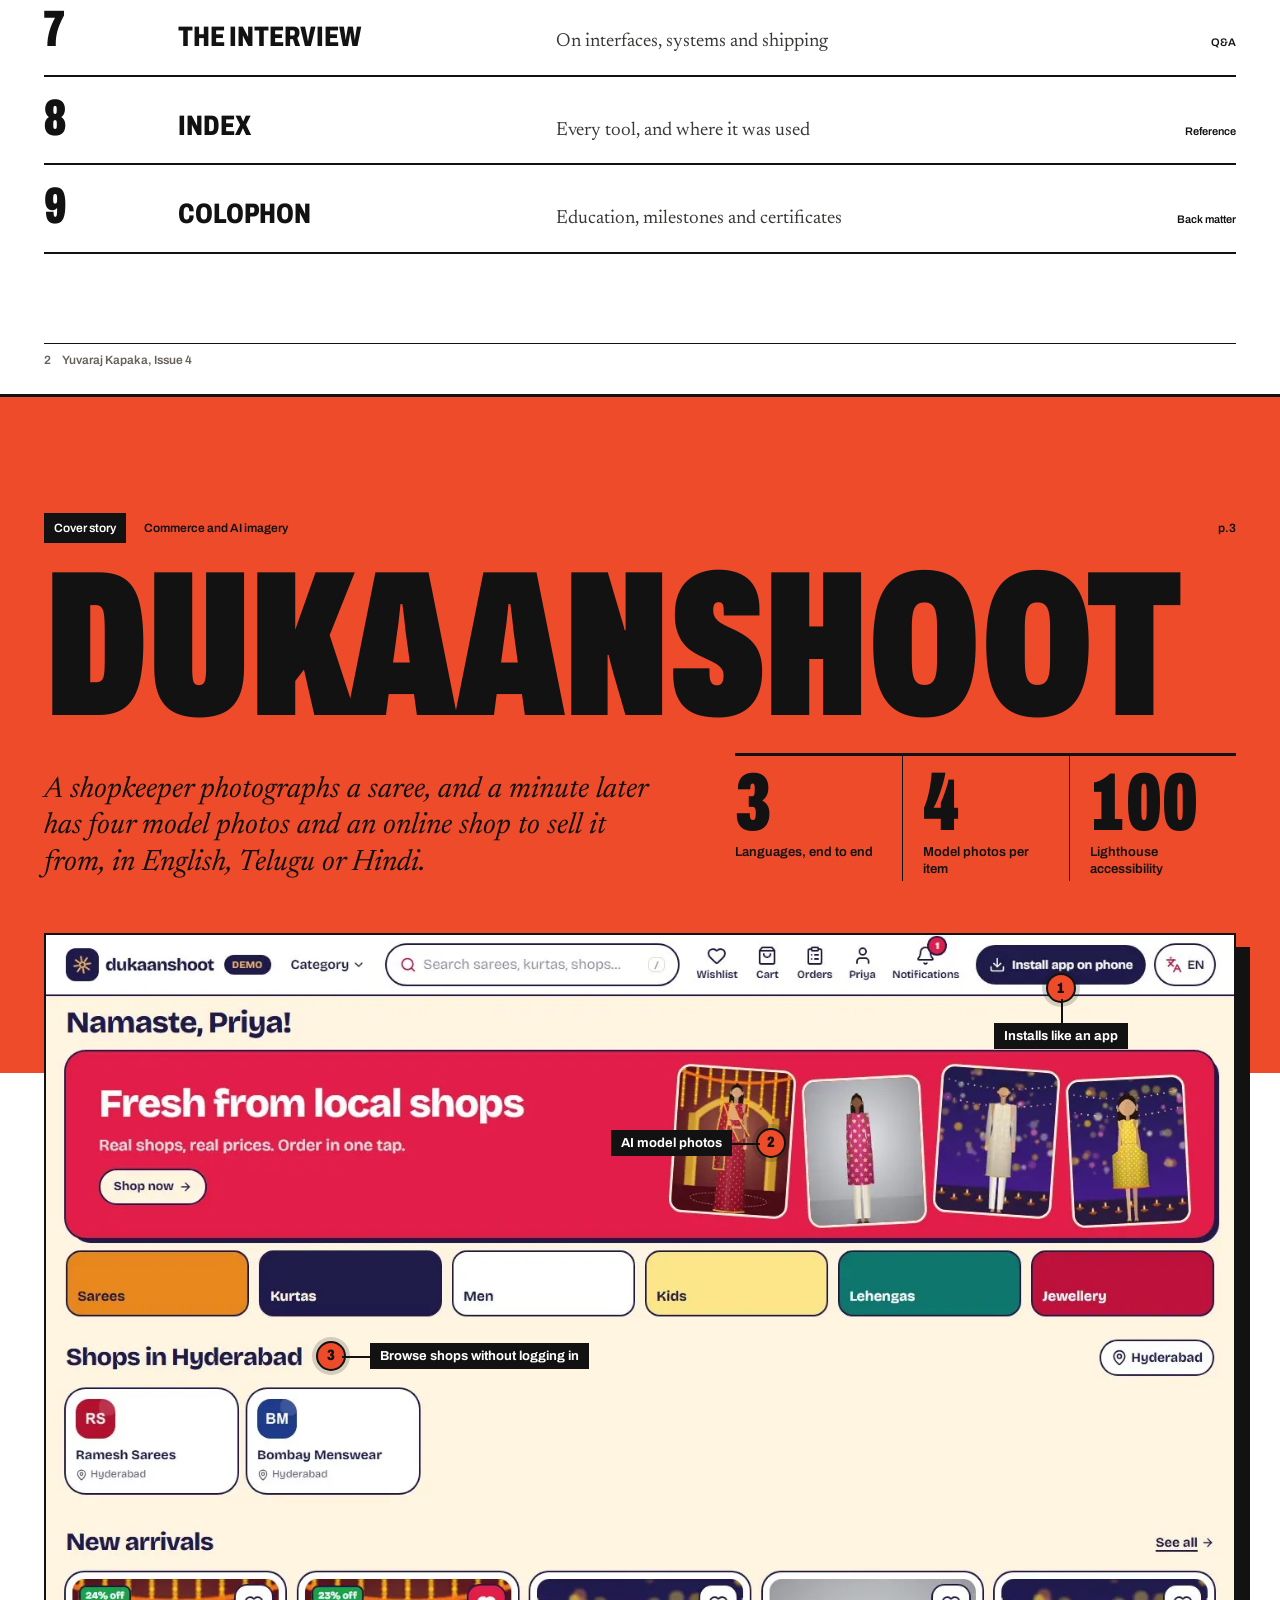
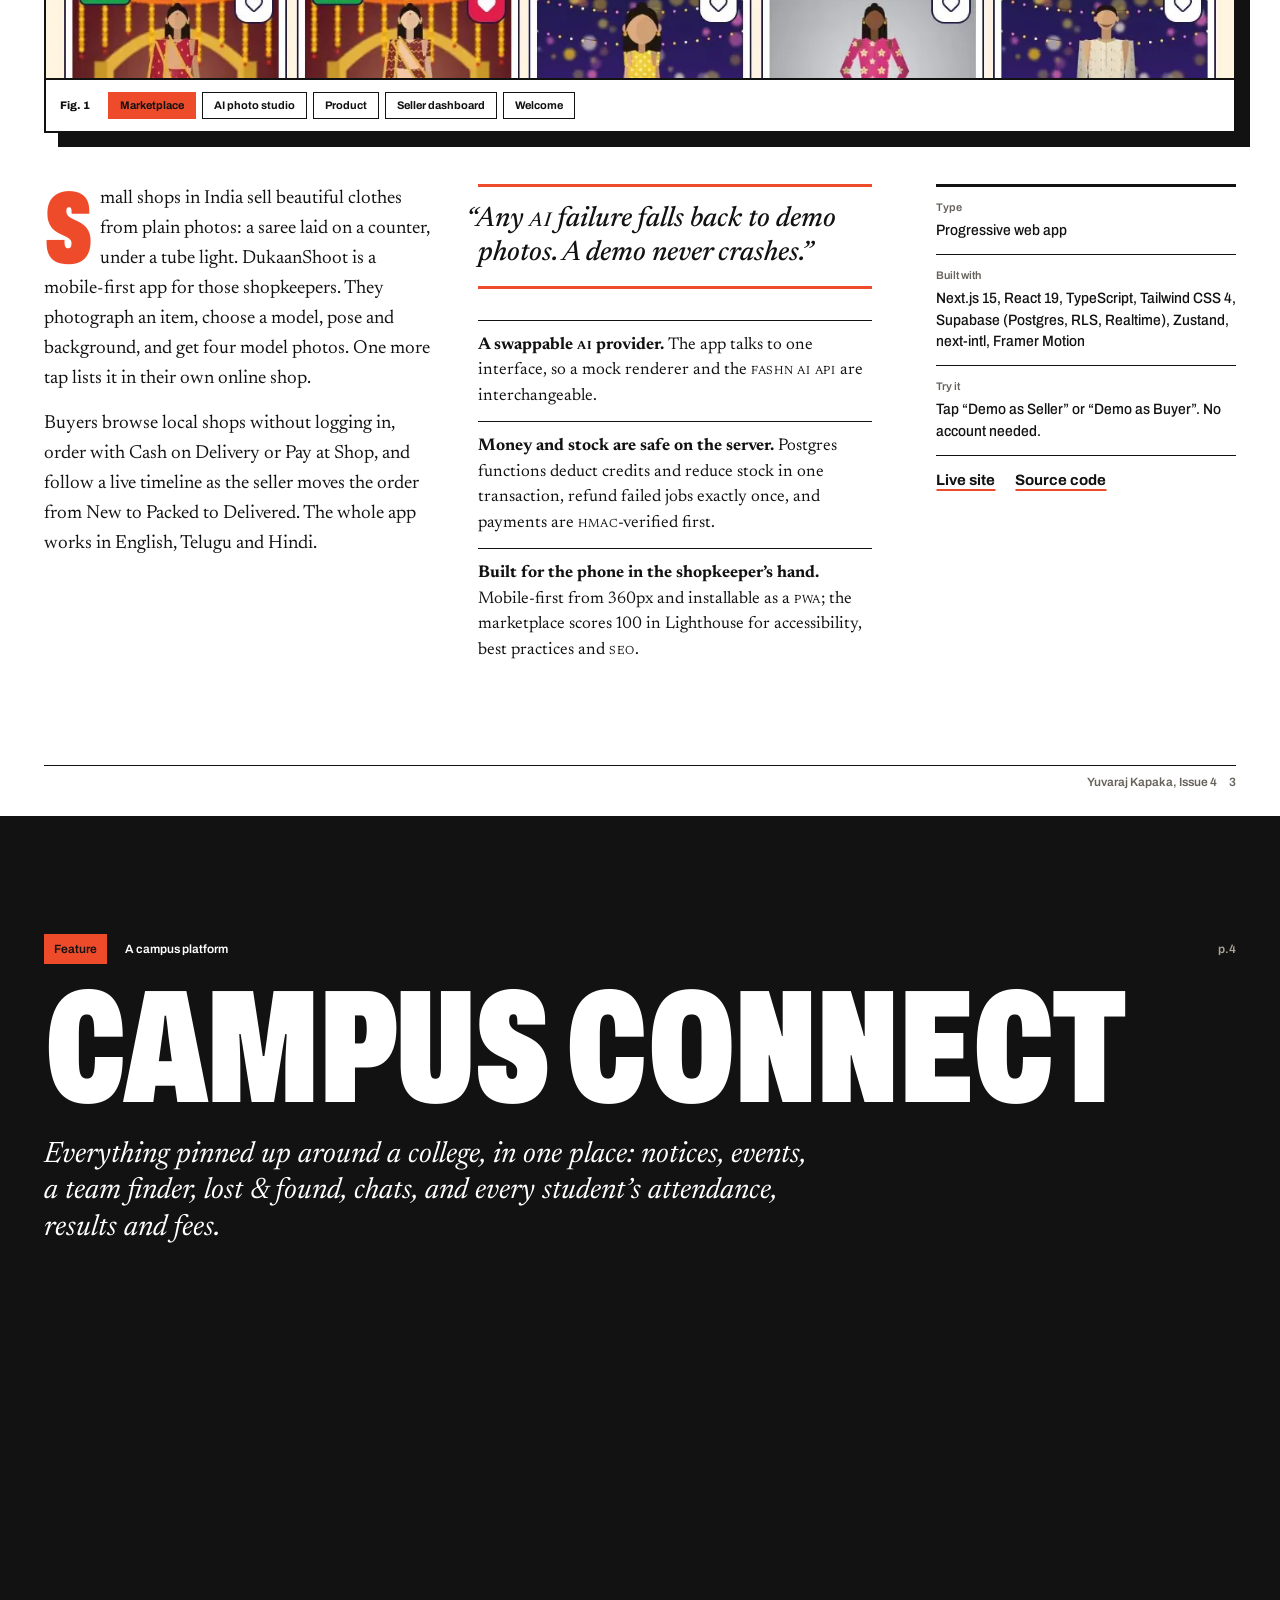
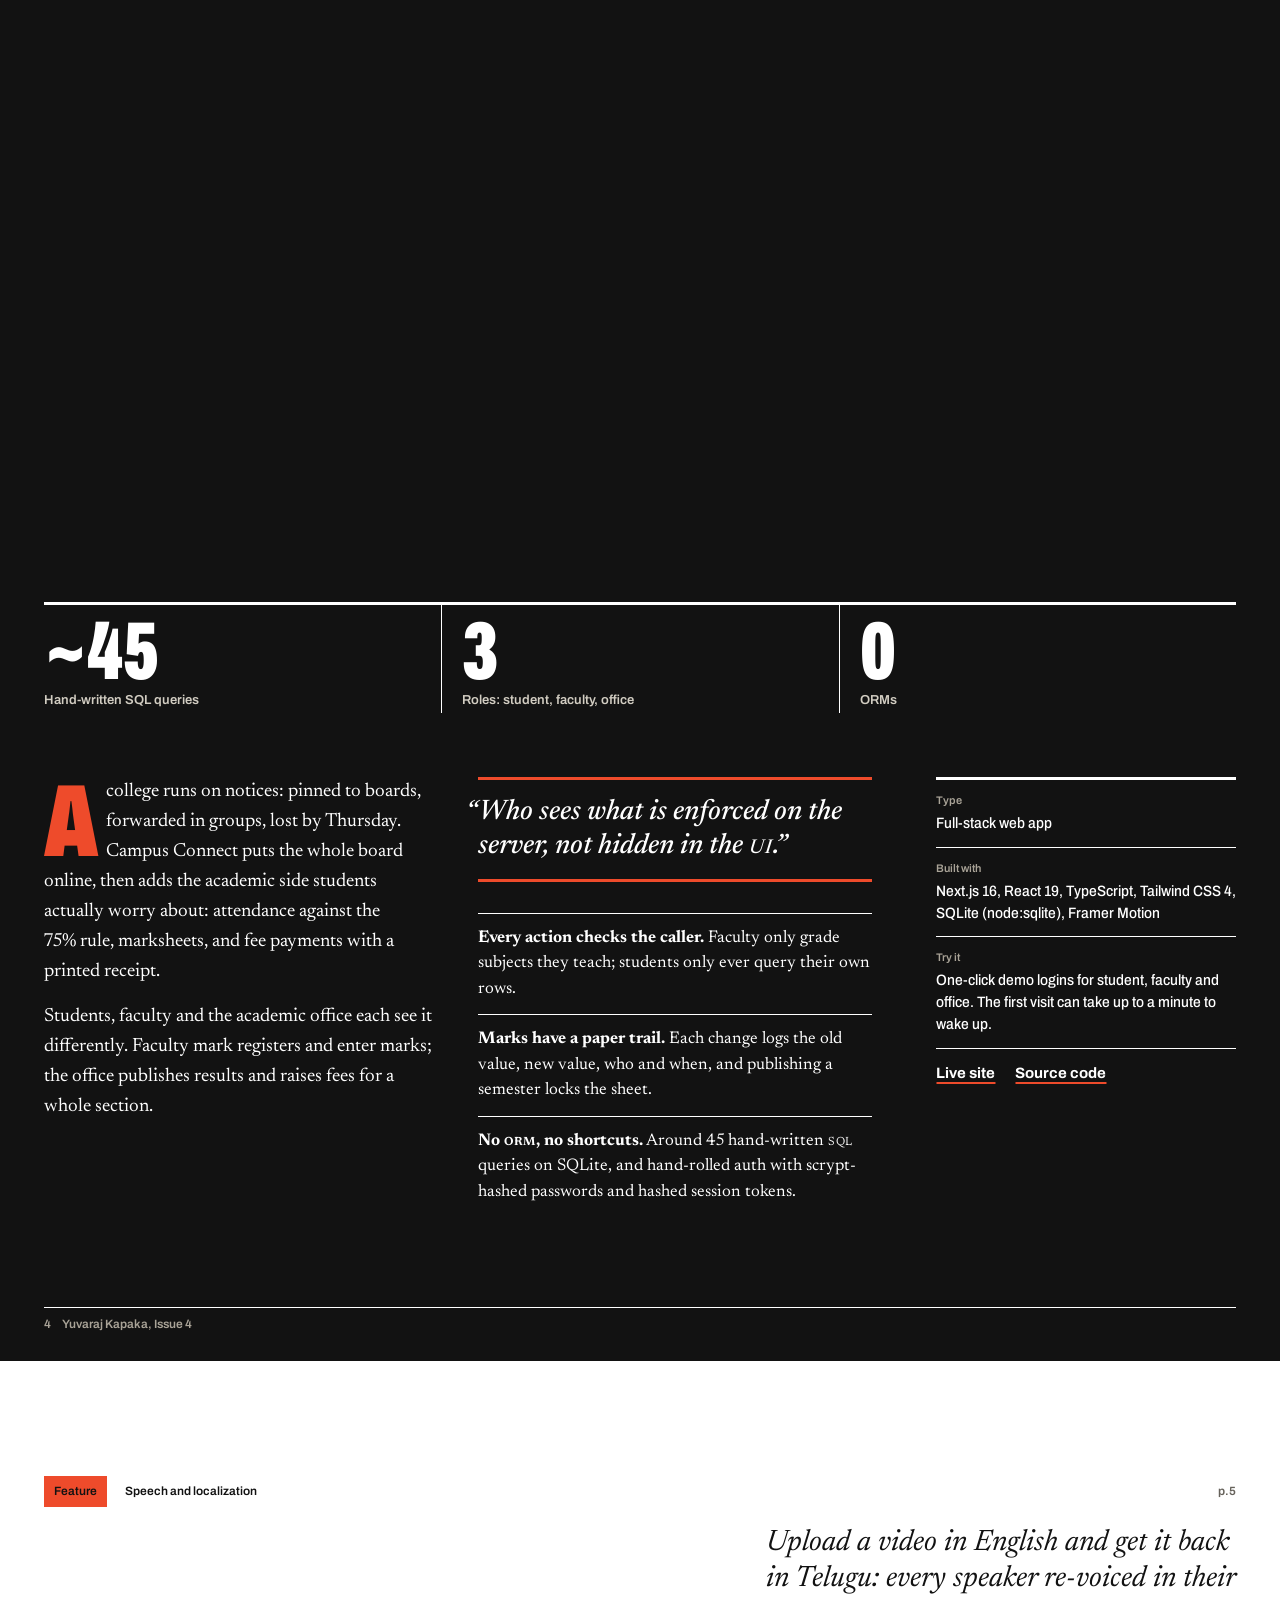
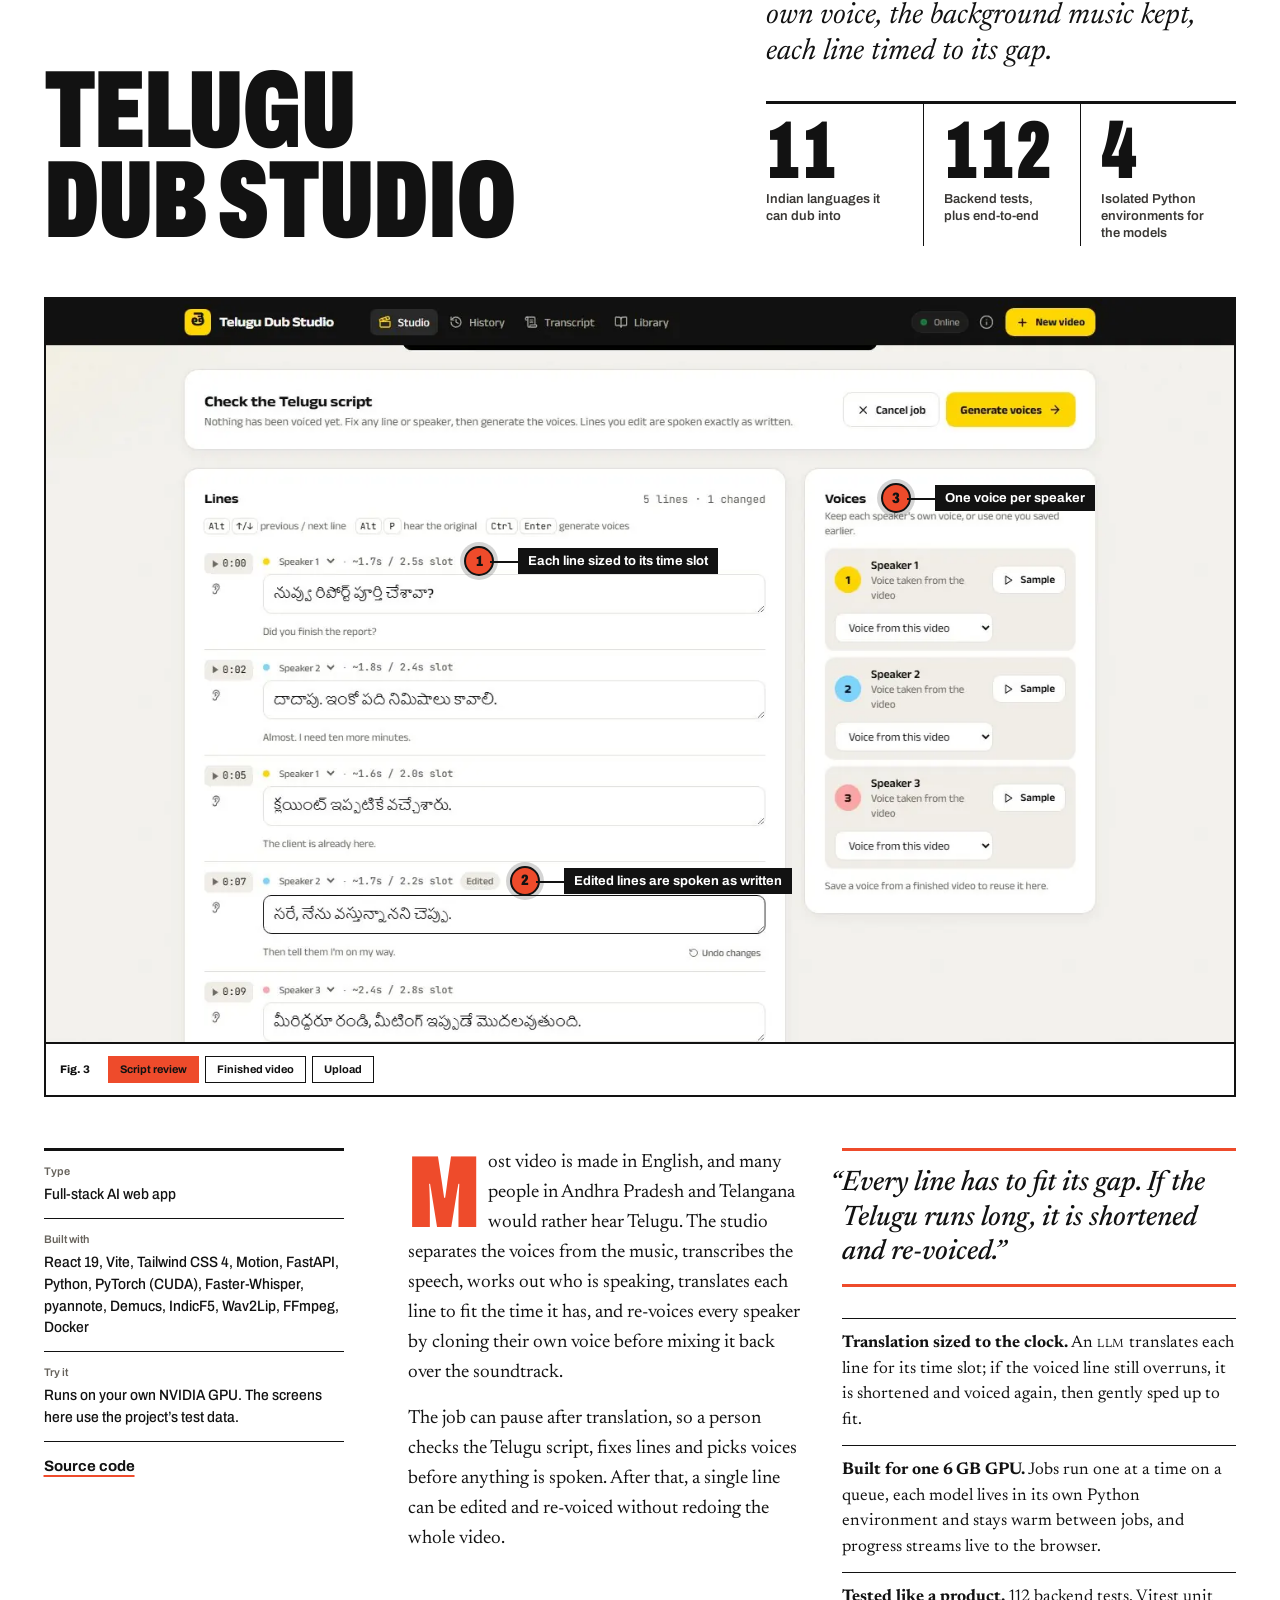
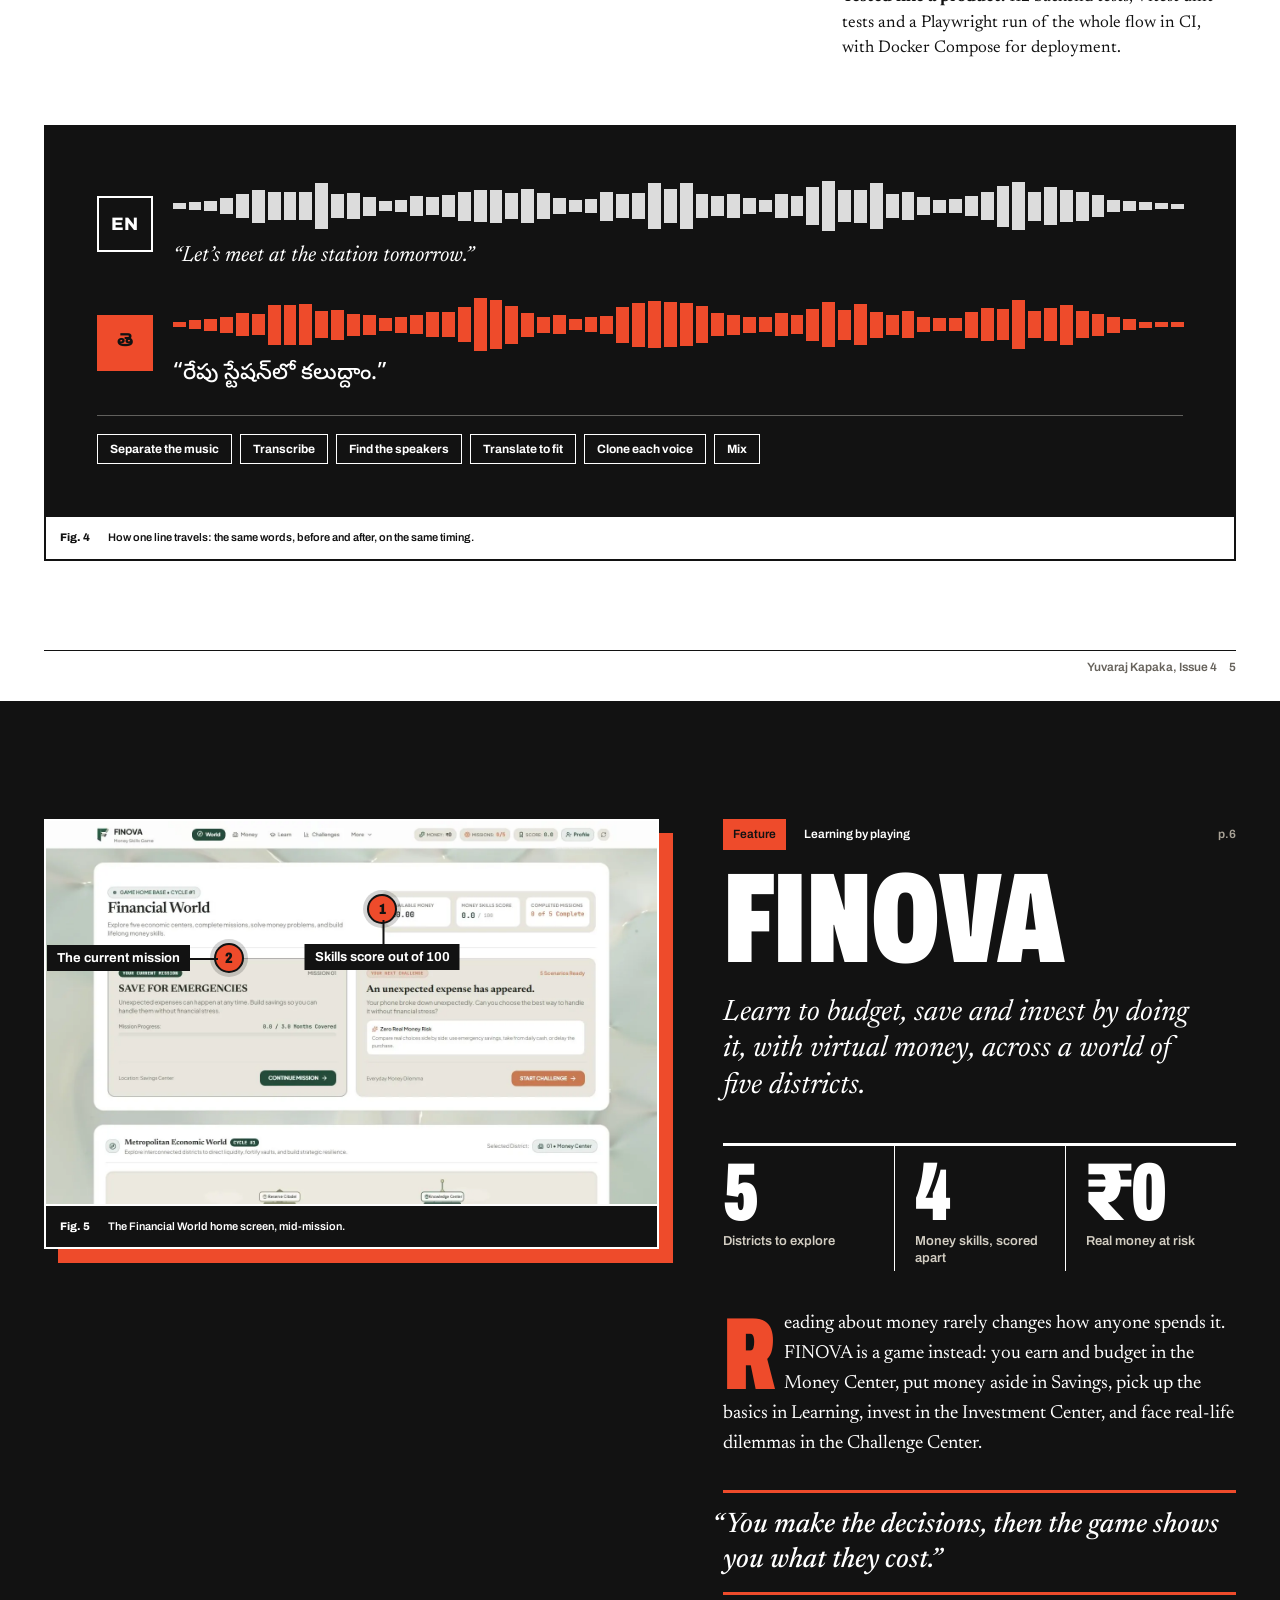
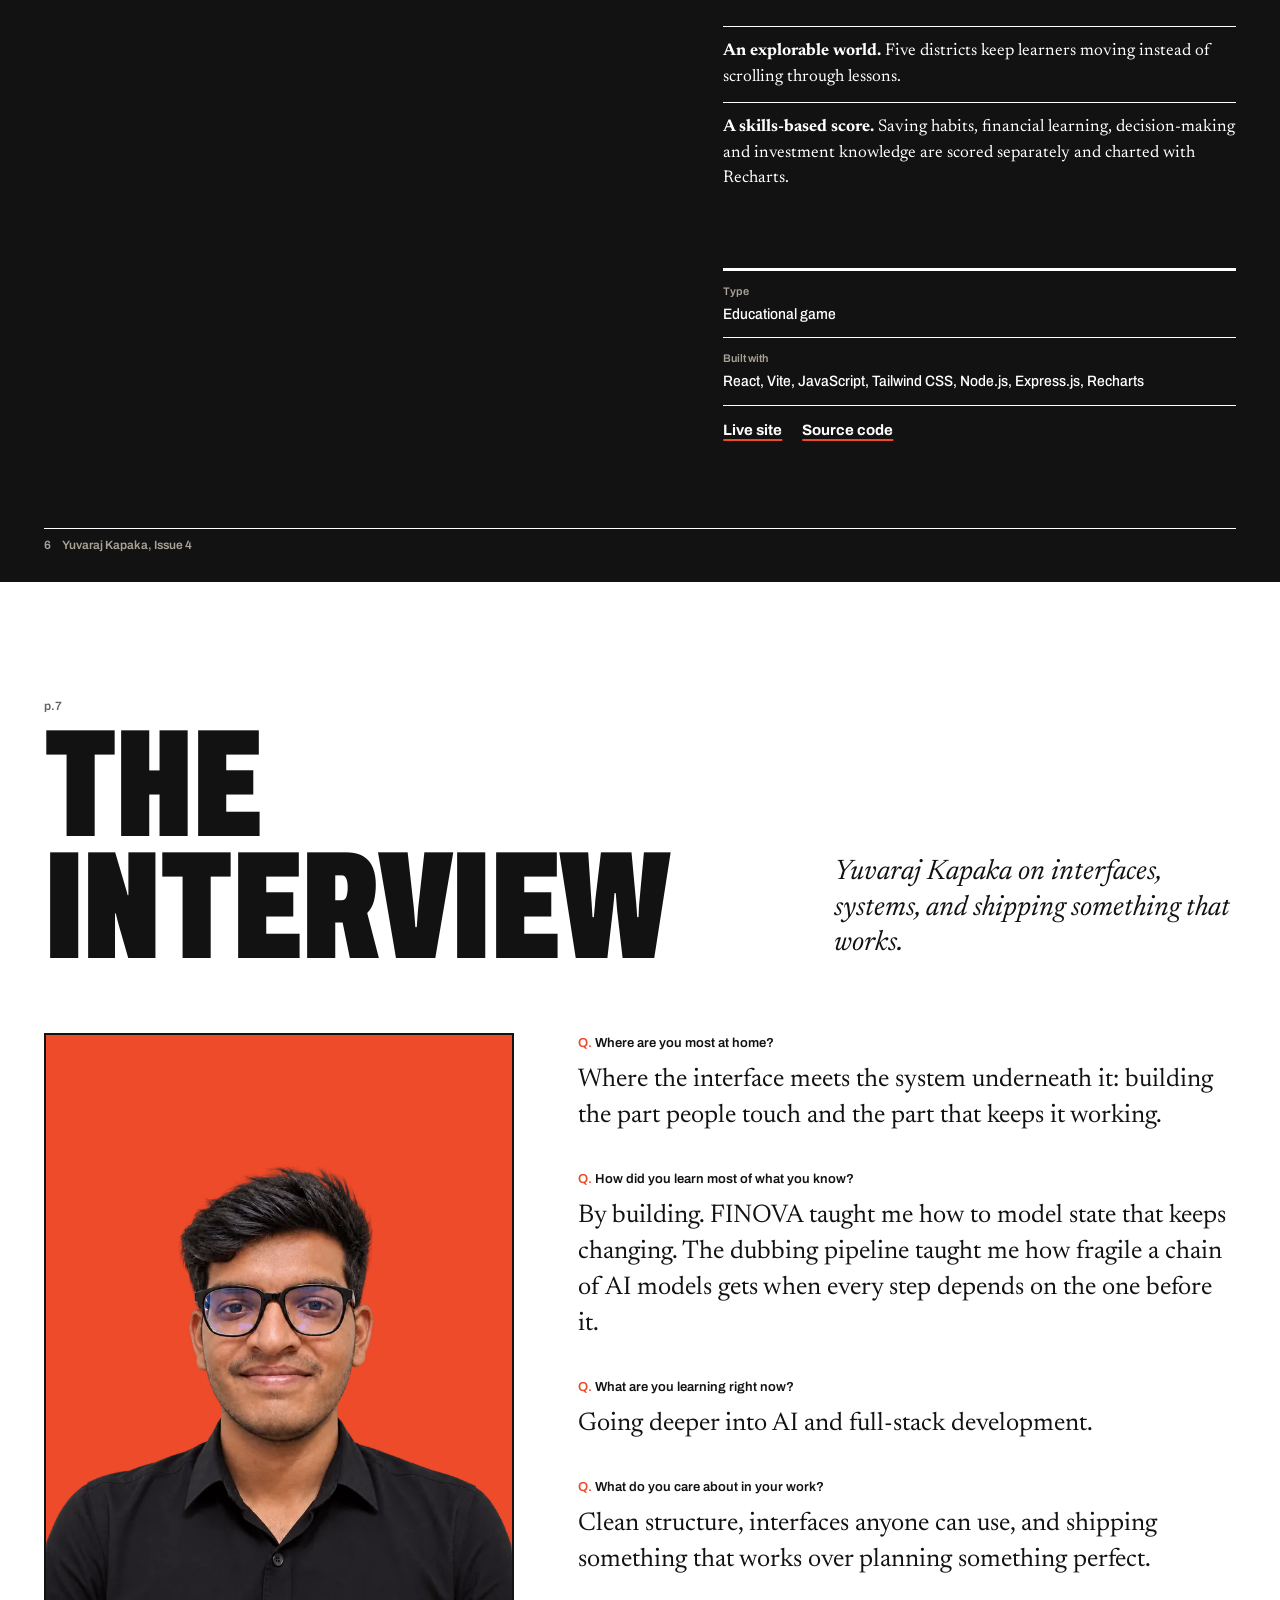
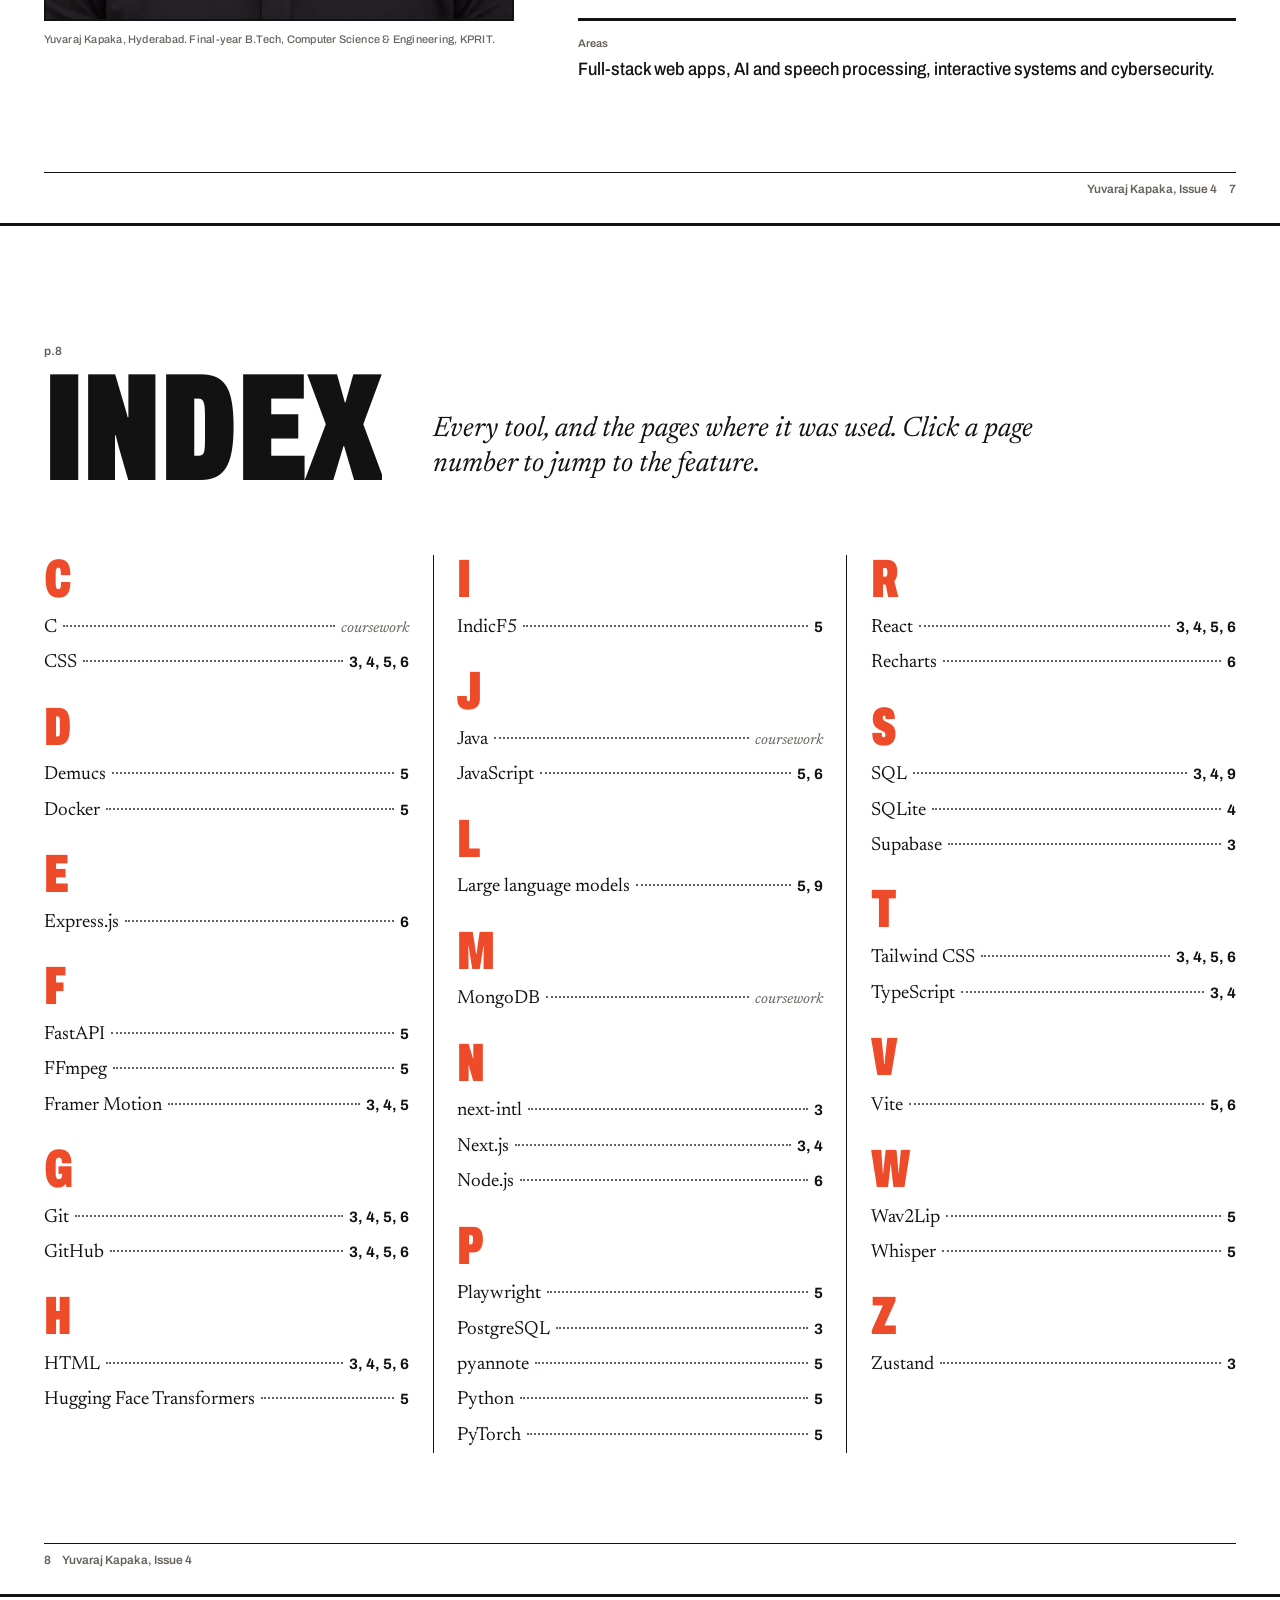
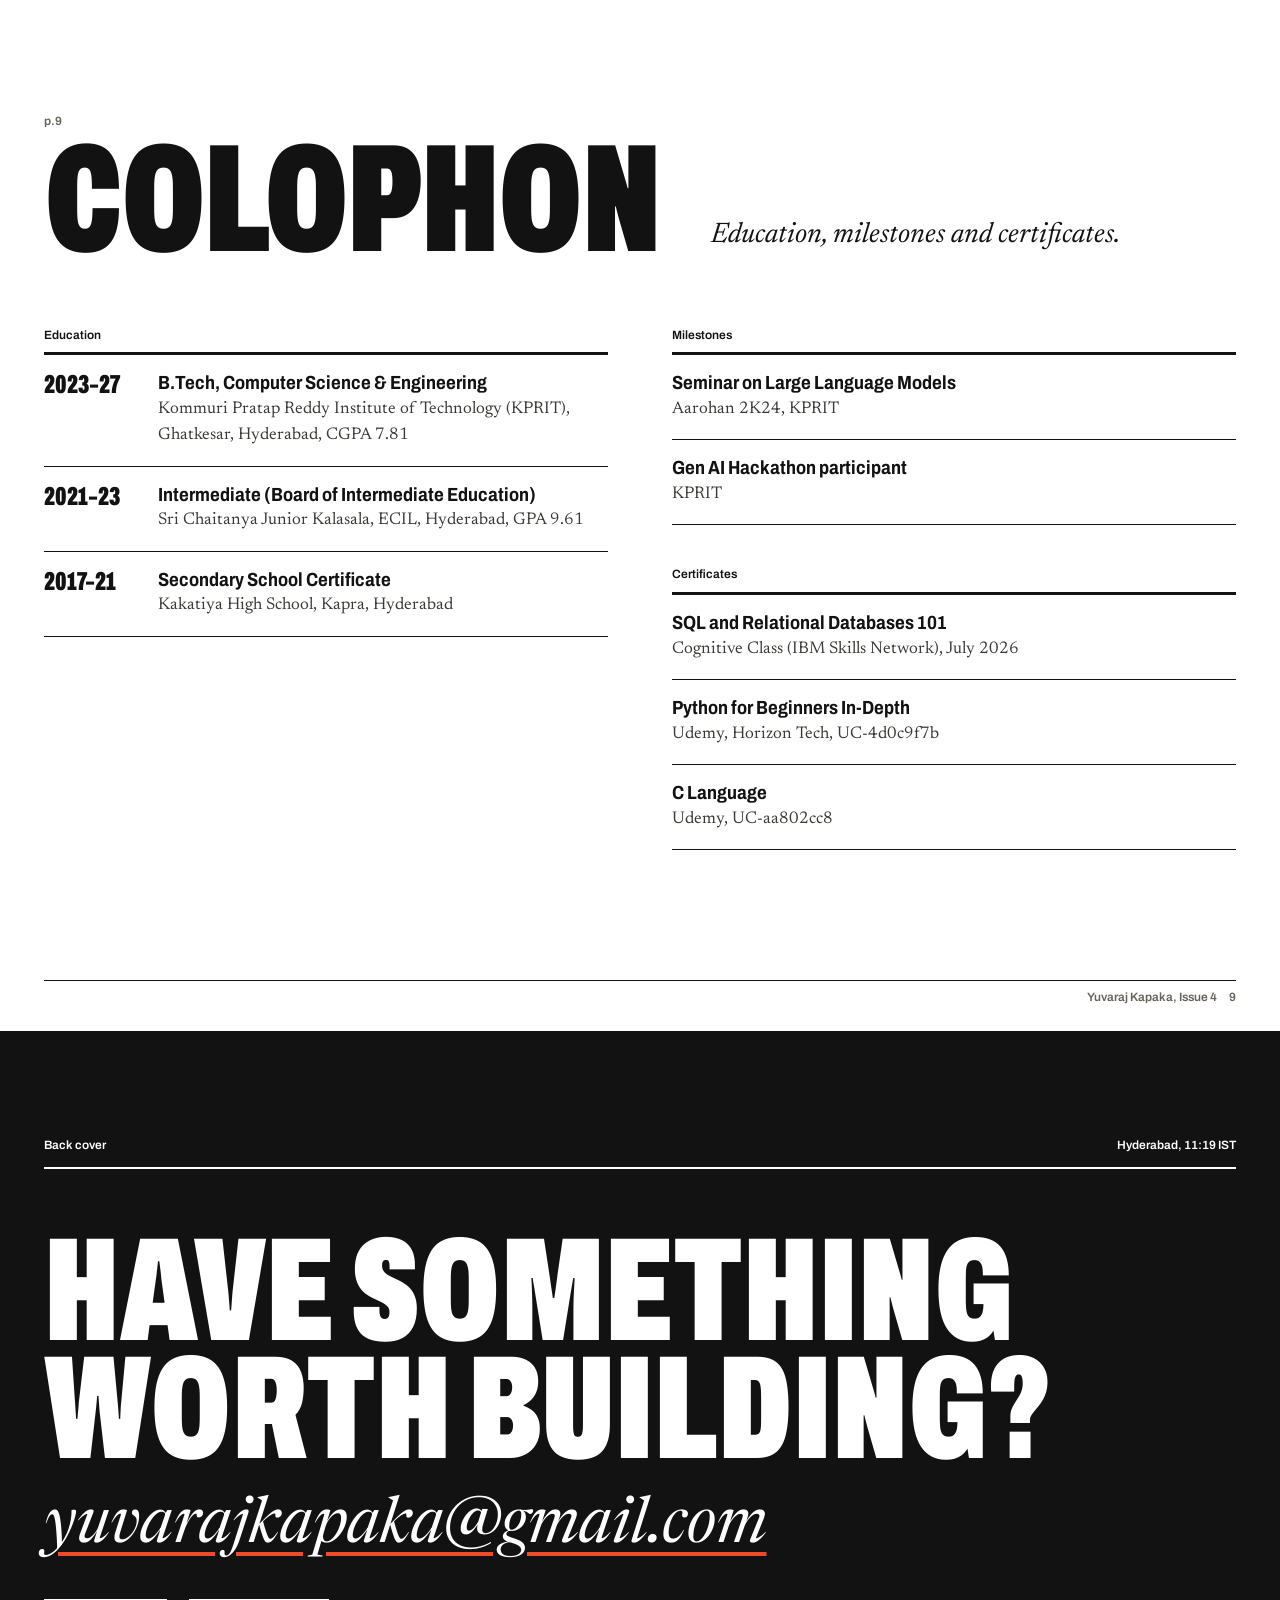
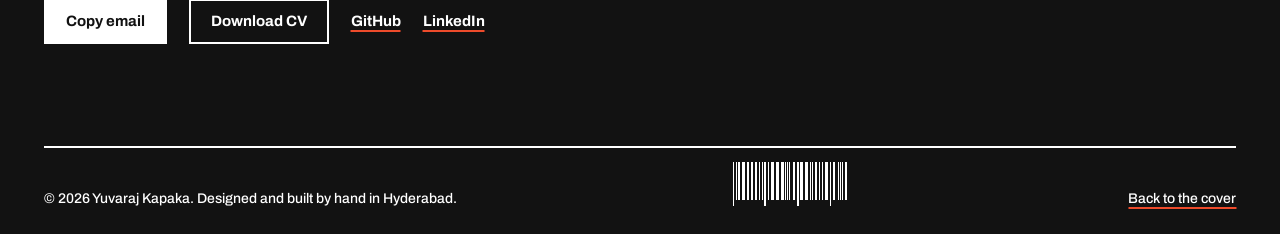
==== commit 248ccbf0: "Performance: WebP images, load hidden gallery screens on demand, pre-render skills index, trim font " ====
--- a/index.html
+++ b/index.html
@@ -18,7 +18,7 @@
   <meta name="twitter:card" content="summary_large_image">
   <link rel="preconnect" href="https://fonts.googleapis.com">
   <link rel="preconnect" href="https://fonts.gstatic.com" crossorigin>
-  <link href="https://fonts.googleapis.com/css2?family=Archivo:wdth,wght@62..125,100..900&family=Newsreader:ital,opsz,wght@0,6..72,400..700;1,6..72,400..700&family=Noto+Sans+Telugu:wght@500;700&display=swap" rel="stylesheet">
+  <link href="https://fonts.googleapis.com/css2?family=Archivo:wdth,wght@62..100,400..900&family=Newsreader:ital,opsz,wght@0,6..72,400..700;1,6..72,400..500&family=Noto+Sans+Telugu:wght@500;700&display=swap" rel="stylesheet">
   <link rel="stylesheet" href="portfolio.css">
   <script>document.documentElement.classList.add("js");</script>
   <script src="portfolio.js" defer></script>
@@ -131,11 +131,11 @@
         </header>
         <figure class="f-fig shot-gallery" data-href="https://dukaanshoot.vercel.app">
           <div class="shot-stage">
-            <img src="assets/projects/dukaan-market.jpg" alt="DukaanShoot buyer marketplace: local shops, categories and new arrivals" width="1440" height="900" loading="lazy" data-shot="market">
-            <img src="assets/projects/dukaan-studio.jpg" alt="DukaanShoot AI photo studio: upload the item, choose model, pose and background, get four photos" width="1440" height="900" loading="lazy" data-shot="studio" hidden>
-            <img src="assets/projects/dukaan-product.jpg" alt="DukaanShoot product page with AI model photos, price and Add to Cart" width="1440" height="900" loading="lazy" data-shot="product" hidden>
-            <img src="assets/projects/dukaan-seller.jpg" alt="DukaanShoot seller dashboard: new orders, views and WhatsApp clicks" width="1440" height="900" loading="lazy" data-shot="seller" hidden>
-            <img src="assets/projects/dukaan-welcome.jpg" alt="DukaanShoot welcome screen: choose English, Telugu or Hindi" width="1440" height="900" loading="lazy" data-shot="welcome" hidden>
+            <img src="assets/projects/dukaan-market.webp" alt="DukaanShoot buyer marketplace: local shops, categories and new arrivals" width="1440" height="900" loading="lazy" decoding="async" data-shot="market">
+            <img data-src="assets/projects/dukaan-studio.webp" alt="DukaanShoot AI photo studio: upload the item, choose model, pose and background, get four photos" width="1440" height="900" loading="lazy" decoding="async" data-shot="studio" hidden>
+            <img data-src="assets/projects/dukaan-product.webp" alt="DukaanShoot product page with AI model photos, price and Add to Cart" width="1440" height="900" loading="lazy" decoding="async" data-shot="product" hidden>
+            <img data-src="assets/projects/dukaan-seller.webp" alt="DukaanShoot seller dashboard: new orders, views and WhatsApp clicks" width="1440" height="900" loading="lazy" decoding="async" data-shot="seller" hidden>
+            <img data-src="assets/projects/dukaan-welcome.webp" alt="DukaanShoot welcome screen: choose English, Telugu or Hindi" width="1440" height="900" loading="lazy" decoding="async" data-shot="welcome" hidden>
             <ol class="callouts" data-shot="market" aria-label="Annotations">
               <li style="--x:85.4%;--y:7.2%" data-side="b"><span>Installs like an app</span></li>
               <li style="--x:61%;--y:28%" data-side="l"><span>AI model photos</span></li>
@@ -190,11 +190,11 @@
         </header>
         <figure class="f-fig shot-gallery" data-href="https://campus-connect-9mv5.onrender.com">
           <div class="shot-stage">
-            <img src="assets/projects/campus-board.jpg" alt="Campus Connect board: pinned notices, today's events and team requests" width="1440" height="900" loading="lazy" data-shot="board">
-            <img src="assets/projects/campus-team.jpg" alt="Campus Connect Team Finder: requests for hackathon and club teammates" width="1440" height="900" loading="lazy" data-shot="team" hidden>
-            <img src="assets/projects/campus-attendance.jpg" alt="Campus Connect attendance: per-subject attendance and classes you can still miss" width="1440" height="900" loading="lazy" data-shot="attendance" hidden>
-            <img src="assets/projects/campus-events.jpg" alt="Campus Connect events with RSVPs" width="1440" height="900" loading="lazy" data-shot="events" hidden>
-            <img src="assets/projects/campus-chats.jpg" alt="Campus Connect direct messages between students" width="1440" height="900" loading="lazy" data-shot="chats" hidden>
+            <img src="assets/projects/campus-board.webp" alt="Campus Connect board: pinned notices, today's events and team requests" width="1440" height="900" loading="lazy" decoding="async" data-shot="board">
+            <img data-src="assets/projects/campus-team.webp" alt="Campus Connect Team Finder: requests for hackathon and club teammates" width="1440" height="900" loading="lazy" decoding="async" data-shot="team" hidden>
+            <img data-src="assets/projects/campus-attendance.webp" alt="Campus Connect attendance: per-subject attendance and classes you can still miss" width="1440" height="900" loading="lazy" decoding="async" data-shot="attendance" hidden>
+            <img data-src="assets/projects/campus-events.webp" alt="Campus Connect events with RSVPs" width="1440" height="900" loading="lazy" decoding="async" data-shot="events" hidden>
+            <img data-src="assets/projects/campus-chats.webp" alt="Campus Connect direct messages between students" width="1440" height="900" loading="lazy" decoding="async" data-shot="chats" hidden>
             <ol class="callouts" data-shot="board" aria-label="Annotations">
               <li style="--x:42.7%;--y:34.7%" data-side="r"><span>Posts tagged by club</span></li>
               <li style="--x:72.6%;--y:8.3%" data-side="l"><span>75% attendance warning</span></li>
@@ -250,9 +250,9 @@
         </header>
         <figure class="f-fig shot-gallery">
           <div class="shot-stage">
-            <img src="assets/projects/dub-review.jpg" alt="Telugu Dub Studio script review: each Telugu line with its time slot, speaker and the English original, and a voice per speaker" width="1440" height="900" loading="lazy" data-shot="review">
-            <img src="assets/projects/dub-result.jpg" alt="Telugu Dub Studio finished video: a timeline coloured by speaker, the transcript with per-line re-voice, and saved voices" width="1440" height="900" loading="lazy" data-shot="result" hidden>
-            <img src="assets/projects/dub-upload.jpg" alt="Telugu Dub Studio upload screen: drop a video, pick the language, background music level, lip-sync and script review" width="1440" height="900" loading="lazy" data-shot="upload" hidden>
+            <img src="assets/projects/dub-review.webp" alt="Telugu Dub Studio script review: each Telugu line with its time slot, speaker and the English original, and a voice per speaker" width="1440" height="900" loading="lazy" decoding="async" data-shot="review">
+            <img data-src="assets/projects/dub-result.webp" alt="Telugu Dub Studio finished video: a timeline coloured by speaker, the transcript with per-line re-voice, and saved voices" width="1440" height="900" loading="lazy" decoding="async" data-shot="result" hidden>
+            <img data-src="assets/projects/dub-upload.webp" alt="Telugu Dub Studio upload screen: drop a video, pick the language, background music level, lip-sync and script review" width="1440" height="900" loading="lazy" decoding="async" data-shot="upload" hidden>
             <ol class="callouts" data-shot="review" aria-label="Annotations">
               <li style="--x:36.5%;--y:35.3%" data-side="r"><span>Each line sized to its time slot</span></li>
               <li style="--x:40.3%;--y:78.3%" data-side="r"><span>Edited lines are spoken as written</span></li>
@@ -311,7 +311,7 @@
         </header>
         <figure class="f-fig" data-href="https://finovaa-five.vercel.app/">
           <div class="shot-stage">
-            <img src="assets/projects/finova.jpg" alt="FINOVA Financial World: available money, money skills score, the current mission and the next challenge" width="1440" height="900" loading="lazy">
+            <img src="assets/projects/finova.webp" alt="FINOVA Financial World: available money, money skills score, the current mission and the next challenge" width="1440" height="900" loading="lazy">
             <ol class="callouts" aria-label="Annotations">
               <li style="--x:55%;--y:23%" data-side="b"><span>Skills score out of 100</span></li>
               <li style="--x:30%;--y:35.8%" data-side="l"><span>The current mission</span></li>
@@ -353,7 +353,7 @@
       </div>
       <div class="iv-grid">
         <figure class="iv-photo">
-          <img src="assets/yuvaraj-portrait.png" alt="Yuvaraj Kapaka" width="1086" height="1448" loading="lazy">
+          <img src="assets/yuvaraj-portrait.webp" alt="Yuvaraj Kapaka" width="720" height="960" loading="lazy" decoding="async">
           <figcaption>Yuvaraj Kapaka, Hyderabad. Final-year B.Tech, Computer Science &amp; Engineering, KPRIT.</figcaption>
         </figure>
         <div class="iv-qa">
@@ -377,7 +377,26 @@
         <h2 id="indexTitle" class="reveal-title">Index</h2>
         <p class="standfirst">Every tool, and the pages where it was used. Click a page number to jump to the feature.</p>
       </div>
-      <div class="idx" id="skillIndex"></div>
+      <div class="idx" id="skillIndex">
+        <div class="idx-group"><p class="idx-letter" aria-hidden="true">C</p><p class="idx-row"><span class="term">C</span><span class="dots" aria-hidden="true"></span><span class="pp"><em>coursework</em></span></p><p class="idx-row"><span class="term">CSS</span><span class="dots" aria-hidden="true"></span><span class="pp"><a href="#f1" aria-label="CSS, page 3">3</a>, <a href="#f2" aria-label="CSS, page 4">4</a>, <a href="#f3" aria-label="CSS, page 5">5</a>, <a href="#f4" aria-label="CSS, page 6">6</a></span></p></div>
+        <div class="idx-group"><p class="idx-letter" aria-hidden="true">D</p><p class="idx-row"><span class="term">Demucs</span><span class="dots" aria-hidden="true"></span><span class="pp"><a href="#f3" aria-label="Demucs, page 5">5</a></span></p><p class="idx-row"><span class="term">Docker</span><span class="dots" aria-hidden="true"></span><span class="pp"><a href="#f3" aria-label="Docker, page 5">5</a></span></p></div>
+        <div class="idx-group"><p class="idx-letter" aria-hidden="true">E</p><p class="idx-row"><span class="term">Express.js</span><span class="dots" aria-hidden="true"></span><span class="pp"><a href="#f4" aria-label="Express.js, page 6">6</a></span></p></div>
+        <div class="idx-group"><p class="idx-letter" aria-hidden="true">F</p><p class="idx-row"><span class="term">FastAPI</span><span class="dots" aria-hidden="true"></span><span class="pp"><a href="#f3" aria-label="FastAPI, page 5">5</a></span></p><p class="idx-row"><span class="term">FFmpeg</span><span class="dots" aria-hidden="true"></span><span class="pp"><a href="#f3" aria-label="FFmpeg, page 5">5</a></span></p><p class="idx-row"><span class="term">Framer Motion</span><span class="dots" aria-hidden="true"></span><span class="pp"><a href="#f1" aria-label="Framer Motion, page 3">3</a>, <a href="#f2" aria-label="Framer Motion, page 4">4</a>, <a href="#f3" aria-label="Framer Motion, page 5">5</a></span></p></div>
+        <div class="idx-group"><p class="idx-letter" aria-hidden="true">G</p><p class="idx-row"><span class="term">Git</span><span class="dots" aria-hidden="true"></span><span class="pp"><a href="#f1" aria-label="Git, page 3">3</a>, <a href="#f2" aria-label="Git, page 4">4</a>, <a href="#f3" aria-label="Git, page 5">5</a>, <a href="#f4" aria-label="Git, page 6">6</a></span></p><p class="idx-row"><span class="term">GitHub</span><span class="dots" aria-hidden="true"></span><span class="pp"><a href="#f1" aria-label="GitHub, page 3">3</a>, <a href="#f2" aria-label="GitHub, page 4">4</a>, <a href="#f3" aria-label="GitHub, page 5">5</a>, <a href="#f4" aria-label="GitHub, page 6">6</a></span></p></div>
+        <div class="idx-group"><p class="idx-letter" aria-hidden="true">H</p><p class="idx-row"><span class="term">HTML</span><span class="dots" aria-hidden="true"></span><span class="pp"><a href="#f1" aria-label="HTML, page 3">3</a>, <a href="#f2" aria-label="HTML, page 4">4</a>, <a href="#f3" aria-label="HTML, page 5">5</a>, <a href="#f4" aria-label="HTML, page 6">6</a></span></p><p class="idx-row"><span class="term">Hugging Face Transformers</span><span class="dots" aria-hidden="true"></span><span class="pp"><a href="#f3" aria-label="Hugging Face Transformers, page 5">5</a></span></p></div>
+        <div class="idx-group"><p class="idx-letter" aria-hidden="true">I</p><p class="idx-row"><span class="term">IndicF5</span><span class="dots" aria-hidden="true"></span><span class="pp"><a href="#f3" aria-label="IndicF5, page 5">5</a></span></p></div>
+        <div class="idx-group"><p class="idx-letter" aria-hidden="true">J</p><p class="idx-row"><span class="term">Java</span><span class="dots" aria-hidden="true"></span><span class="pp"><em>coursework</em></span></p><p class="idx-row"><span class="term">JavaScript</span><span class="dots" aria-hidden="true"></span><span class="pp"><a href="#f3" aria-label="JavaScript, page 5">5</a>, <a href="#f4" aria-label="JavaScript, page 6">6</a></span></p></div>
+        <div class="idx-group"><p class="idx-letter" aria-hidden="true">L</p><p class="idx-row"><span class="term">Large language models</span><span class="dots" aria-hidden="true"></span><span class="pp"><a href="#f3" aria-label="Large language models, page 5">5</a>, <a href="#colophon" aria-label="Large language models, page 9">9</a></span></p></div>
+        <div class="idx-group"><p class="idx-letter" aria-hidden="true">M</p><p class="idx-row"><span class="term">MongoDB</span><span class="dots" aria-hidden="true"></span><span class="pp"><em>coursework</em></span></p></div>
+        <div class="idx-group"><p class="idx-letter" aria-hidden="true">N</p><p class="idx-row"><span class="term">next-intl</span><span class="dots" aria-hidden="true"></span><span class="pp"><a href="#f1" aria-label="next-intl, page 3">3</a></span></p><p class="idx-row"><span class="term">Next.js</span><span class="dots" aria-hidden="true"></span><span class="pp"><a href="#f1" aria-label="Next.js, page 3">3</a>, <a href="#f2" aria-label="Next.js, page 4">4</a></span></p><p class="idx-row"><span class="term">Node.js</span><span class="dots" aria-hidden="true"></span><span class="pp"><a href="#f4" aria-label="Node.js, page 6">6</a></span></p></div>
+        <div class="idx-group"><p class="idx-letter" aria-hidden="true">P</p><p class="idx-row"><span class="term">Playwright</span><span class="dots" aria-hidden="true"></span><span class="pp"><a href="#f3" aria-label="Playwright, page 5">5</a></span></p><p class="idx-row"><span class="term">PostgreSQL</span><span class="dots" aria-hidden="true"></span><span class="pp"><a href="#f1" aria-label="PostgreSQL, page 3">3</a></span></p><p class="idx-row"><span class="term">pyannote</span><span class="dots" aria-hidden="true"></span><span class="pp"><a href="#f3" aria-label="pyannote, page 5">5</a></span></p><p class="idx-row"><span class="term">Python</span><span class="dots" aria-hidden="true"></span><span class="pp"><a href="#f3" aria-label="Python, page 5">5</a></span></p><p class="idx-row"><span class="term">PyTorch</span><span class="dots" aria-hidden="true"></span><span class="pp"><a href="#f3" aria-label="PyTorch, page 5">5</a></span></p></div>
+        <div class="idx-group"><p class="idx-letter" aria-hidden="true">R</p><p class="idx-row"><span class="term">React</span><span class="dots" aria-hidden="true"></span><span class="pp"><a href="#f1" aria-label="React, page 3">3</a>, <a href="#f2" aria-label="React, page 4">4</a>, <a href="#f3" aria-label="React, page 5">5</a>, <a href="#f4" aria-label="React, page 6">6</a></span></p><p class="idx-row"><span class="term">Recharts</span><span class="dots" aria-hidden="true"></span><span class="pp"><a href="#f4" aria-label="Recharts, page 6">6</a></span></p></div>
+        <div class="idx-group"><p class="idx-letter" aria-hidden="true">S</p><p class="idx-row"><span class="term">SQL</span><span class="dots" aria-hidden="true"></span><span class="pp"><a href="#f1" aria-label="SQL, page 3">3</a>, <a href="#f2" aria-label="SQL, page 4">4</a>, <a href="#colophon" aria-label="SQL, page 9">9</a></span></p><p class="idx-row"><span class="term">SQLite</span><span class="dots" aria-hidden="true"></span><span class="pp"><a href="#f2" aria-label="SQLite, page 4">4</a></span></p><p class="idx-row"><span class="term">Supabase</span><span class="dots" aria-hidden="true"></span><span class="pp"><a href="#f1" aria-label="Supabase, page 3">3</a></span></p></div>
+        <div class="idx-group"><p class="idx-letter" aria-hidden="true">T</p><p class="idx-row"><span class="term">Tailwind CSS</span><span class="dots" aria-hidden="true"></span><span class="pp"><a href="#f1" aria-label="Tailwind CSS, page 3">3</a>, <a href="#f2" aria-label="Tailwind CSS, page 4">4</a>, <a href="#f3" aria-label="Tailwind CSS, page 5">5</a>, <a href="#f4" aria-label="Tailwind CSS, page 6">6</a></span></p><p class="idx-row"><span class="term">TypeScript</span><span class="dots" aria-hidden="true"></span><span class="pp"><a href="#f1" aria-label="TypeScript, page 3">3</a>, <a href="#f2" aria-label="TypeScript, page 4">4</a></span></p></div>
+        <div class="idx-group"><p class="idx-letter" aria-hidden="true">V</p><p class="idx-row"><span class="term">Vite</span><span class="dots" aria-hidden="true"></span><span class="pp"><a href="#f3" aria-label="Vite, page 5">5</a>, <a href="#f4" aria-label="Vite, page 6">6</a></span></p></div>
+        <div class="idx-group"><p class="idx-letter" aria-hidden="true">W</p><p class="idx-row"><span class="term">Wav2Lip</span><span class="dots" aria-hidden="true"></span><span class="pp"><a href="#f3" aria-label="Wav2Lip, page 5">5</a></span></p><p class="idx-row"><span class="term">Whisper</span><span class="dots" aria-hidden="true"></span><span class="pp"><a href="#f3" aria-label="Whisper, page 5">5</a></span></p></div>
+        <div class="idx-group"><p class="idx-letter" aria-hidden="true">Z</p><p class="idx-row"><span class="term">Zustand</span><span class="dots" aria-hidden="true"></span><span class="pp"><a href="#f1" aria-label="Zustand, page 3">3</a></span></p></div>
+      </div>
       <noscript><p>Languages: C, Java, Python, JavaScript, TypeScript. Web: HTML, CSS, React, Next.js, Node.js, Express.js, Tailwind CSS, Vite. Data: SQL, PostgreSQL, Supabase, SQLite, MongoDB. AI &amp; media: PyTorch, Whisper, Demucs, FFmpeg, Hugging Face Transformers. Tools: Git, GitHub.</p></noscript>
     </section>
 
